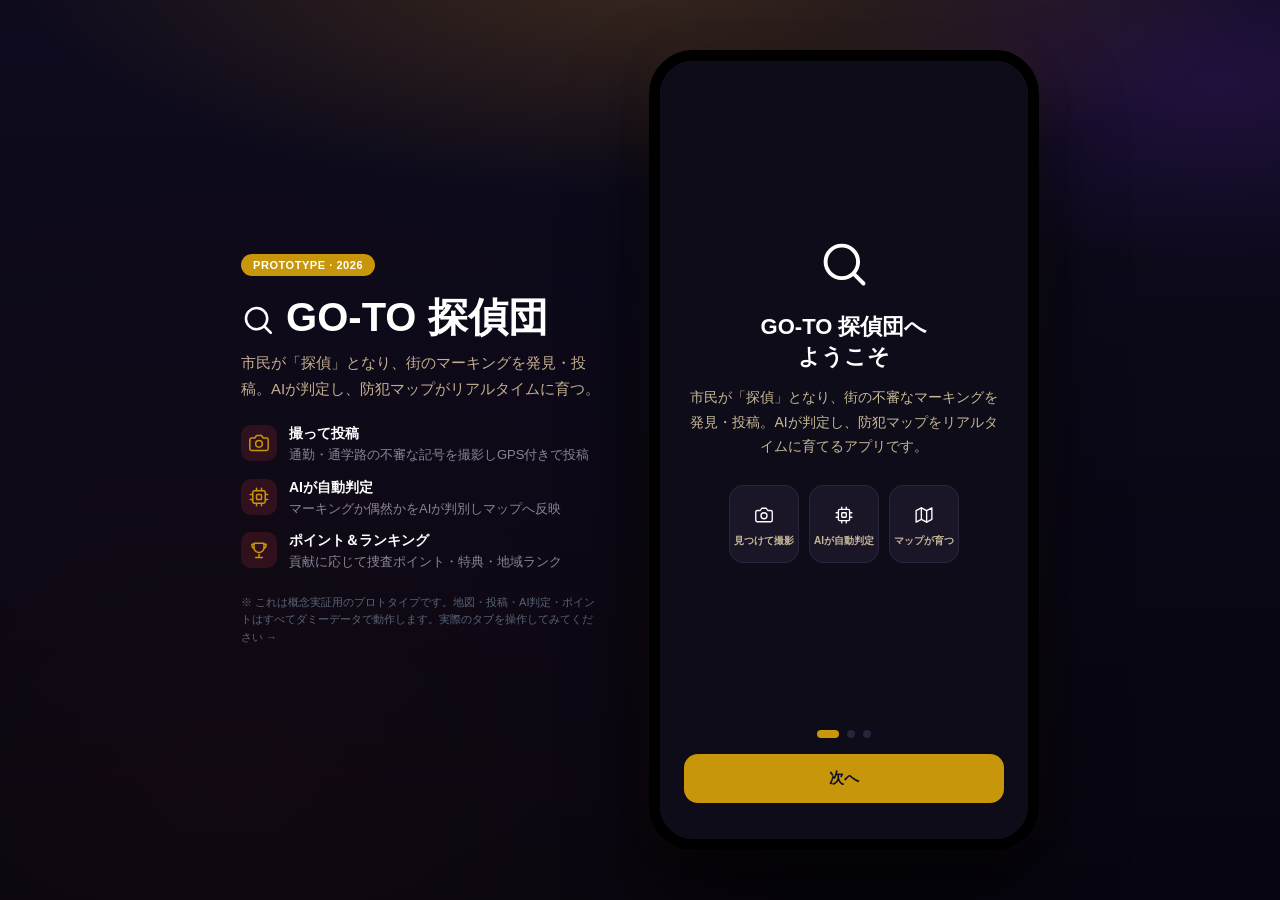
==== index.html @ 6dadd157 "design: replace emoji chrome with a hand-drawn icon set and calm the copy The prototype leaned on 40" ====
<!DOCTYPE html>
<html lang="ja">
<head>
<meta charset="UTF-8" />
<meta name="viewport" content="width=device-width, initial-scale=1.0, viewport-fit=cover" />
<title>GO-TO 探偵団 — 市民参加型防犯アプリ プロトタイプ</title>
<meta name="description" content="市民が「探偵」となり、街のマーキング（侵入犯罪の目印）を発見・投稿。AIが判定し、防犯マップがリアルタイムに育つ。インタラクティブ・プロトタイプ。" />
<meta name="theme-color" content="#12122A" />

<!-- PWA -->
<link rel="manifest" href="manifest.json" />
<meta name="apple-mobile-web-app-capable" content="yes" />
<meta name="apple-mobile-web-app-status-bar-style" content="black-translucent" />
<meta name="apple-mobile-web-app-title" content="探偵団" />
<link rel="apple-touch-icon" href="icon.svg" />

<!-- Open Graph -->
<meta property="og:type" content="website" />
<meta property="og:title" content="GO-TO 探偵団 — 市民参加型防犯アプリ" />
<meta property="og:description" content="市民が「探偵」となり、街のマーキングを発見・投稿。AIが判定し、防犯マップがリアルタイムに育つ。実際のタブを操作できるプロトタイプ。" />
<meta property="og:url" content="https://b-w-hiroki.github.io/goto-tanteidan/" />
<meta property="og:site_name" content="GO-TO 探偵団" />
<meta property="og:locale" content="ja_JP" />
<meta property="og:image" content="https://b-w-hiroki.github.io/goto-tanteidan/ogp.png" />
<meta property="og:image:width" content="1200" />
<meta property="og:image:height" content="630" />

<!-- Twitter -->
<meta name="twitter:card" content="summary_large_image" />
<meta name="twitter:title" content="GO-TO 探偵団 — 市民参加型防犯アプリ" />
<meta name="twitter:description" content="市民が「探偵」となり、街のマーキングを発見・投稿。AIが判定し、防犯マップがリアルタイムに育つ。" />
<meta name="twitter:image" content="https://b-w-hiroki.github.io/goto-tanteidan/ogp.png" />

<link rel="icon" href="data:image/svg+xml,%3Csvg xmlns='http://www.w3.org/2000/svg' viewBox='0 0 100 100'%3E%3Ctext y='.9em' font-size='90'%3E%F0%9F%94%8D%3C/text%3E%3C/svg%3E" />
<link rel="stylesheet" href="vendor/leaflet/leaflet.css" />
<link rel="stylesheet" href="vendor/leaflet/MarkerCluster.css" />
<link rel="stylesheet" href="vendor/leaflet/MarkerCluster.Default.css" />
<style>
  :root {
    --night: #0E0C18;
    --night2: #1A1628;
    --navy: #1F1A38;
    --red: #E63946;
    --red-dk: #b71f2b;
    --blue: #5B7FA6;
    --green: #2D6A4F;
    --gold: #D4A820;
    --light: #F5EDDC;
    --ink: #ECEAF2;   /* データ数値用ニュートラル（金と視覚的に分離） */
    --accent-ink: #fff;  /* アクセント色上の文字色（アクセント毎に上書き） */
    --gray: #8A8498;
    --line: #28243C;
  }
  /* アクセントテーマ（chromeのアクセント色のみ変更。危険＝赤の意味色は据え置き） */
  [data-accent="amber"]  { --red:#C8960A; --red-dk:#96700A; --accent-ink:#12122a; }
  [data-accent="blue"]   { --red:#3E8FD0; --red-dk:#2c6aa0; --accent-ink:#12122a; }
  [data-accent="green"]  { --red:#2FA56E; --red-dk:#1f7350; --accent-ink:#12122a; }
  [data-accent="purple"] { --red:#8B5CF6; --red-dk:#6d3ed6; --accent-ink:#12122a; }
  [data-accent="pink"]   { --red:#EC4899; --red-dk:#be2d72; --accent-ink:#12122a; }
  * { box-sizing: border-box; margin: 0; padding: 0; -webkit-tap-highlight-color: transparent; }
  body {
    font-family: -apple-system, "Segoe UI", "Hiragino Sans", "Meiryo", sans-serif;
    background:
      radial-gradient(ellipse 75% 38% at 50% -3%, rgba(212,140,20,.22), transparent 65%),
      radial-gradient(ellipse 55% 38% at 95% 9%, rgba(110,40,190,.20), transparent 55%),
      radial-gradient(circle at 18% 88%, rgba(180,60,20,.06), transparent 50%),
      linear-gradient(180deg, #0E0B1E 0%, #07050F 100%);
    background-attachment: fixed;
    min-height: 100vh;
    display: flex;
    align-items: center;
    justify-content: center;
    gap: 48px;
    padding: 40px 20px;
    color: #fff;
    flex-wrap: wrap;
  }

  /* ── Side panel ── */
  .pitch {
    max-width: 360px;
  }
  .pitch .badge {
    display: inline-block;
    background: var(--red);
    color: #fff;
    font-size: 11px;
    font-weight: 700;
    padding: 5px 12px;
    border-radius: 20px;
    letter-spacing: .05em;
    margin-bottom: 18px;
  }
  .pitch h1 { font-size: 40px; line-height: 1.15; margin-bottom: 10px; }
  .pitch h1 .glass { font-size: 38px; }
  .pitch .lead { color: #C4B090; font-size: 15px; line-height: 1.7; margin-bottom: 24px; }
  .pitch .feat { display: flex; gap: 12px; margin-bottom: 14px; align-items: flex-start; }
  .pitch .feat .ic-box {
    width: 36px; height: 36px; border-radius: 10px; flex-shrink: 0;
    display: flex; align-items: center; justify-content: center;
    background: rgba(230,57,70,.15); color: var(--red);
  }
  .hdr-ic { color: var(--gray); }
  .statusbar .sb-ic { display: inline-flex; align-items: center; gap: 5px; }
  .pitch .feat .tx b { display: block; font-size: 14px; margin-bottom: 2px; }
  .pitch .feat .tx span { font-size: 13px; color: var(--gray); line-height: 1.5; }
  .pitch .note { margin-top: 22px; font-size: 11px; color: #5a6478; line-height: 1.6; }

  /* ── Phone frame ── */
  .phone {
    width: 390px; height: 800px;
    background: var(--night);
    border-radius: 44px;
    border: 11px solid #000;
    box-shadow: 0 40px 80px rgba(0,0,0,.7), inset 0 0 0 2px #28243c, 0 0 40px rgba(180,130,0,.07);
    position: relative;
    overflow: hidden;
    flex-shrink: 0;
  }
  .notch {
    position: absolute; top: 0; left: 50%; transform: translateX(-50%);
    width: 150px; height: 28px; background: #000;
    border-radius: 0 0 18px 18px; z-index: 50;
  }
  .statusbar {
    position: absolute; top: 0; left: 0; right: 0; height: 44px;
    display: flex; align-items: center; justify-content: space-between;
    padding: 0 26px; font-size: 13px; font-weight: 600; z-index: 40;
    color: #fff;
  }
  .screen {
    position: absolute; top: 44px; bottom: 78px; left: 0; right: 0;
    overflow-y: auto; overflow-x: hidden;
  }
  .screen::-webkit-scrollbar { width: 0; }

  /* ── Tab bar ── */
  .tabbar {
    position: absolute; bottom: 0; left: 0; right: 0; height: 78px;
    background: rgba(10,8,18,.95);
    backdrop-filter: blur(14px);
    border-top: 1px solid var(--line);
    display: flex; z-index: 45; padding-bottom: 14px;
  }
  .tab {
    flex: 1; display: flex; flex-direction: column; align-items: center; justify-content: center;
    gap: 3px; cursor: pointer; color: #5a6478; font-size: 10px; transition: color .15s;
    border: none; background: none; padding-top: 10px;
  }
  .tab svg { width: 23px; height: 23px; stroke: currentColor; fill: none; stroke-width: 1.8; }
  /* 線画アイコン共通（絵文字の置き換え） */
  .ic {
    stroke: currentColor; fill: none; stroke-width: 1.8;
    stroke-linecap: round; stroke-linejoin: round;
    vertical-align: -.16em; flex-shrink: 0;
  }
  .tab.active { color: var(--red); }
  .tab.active svg { filter: drop-shadow(0 0 3px currentColor); }
  .tab.active::after {
    content: ''; position: absolute; bottom: 16px; left: 50%; transform: translateX(-50%);
    width: 3px; height: 3px; border-radius: 50%; background: var(--red);
    box-shadow: 0 0 6px 2px rgba(230,57,70,.6);
  }
  .tab.cam {
    position: relative;
  }
  .tab.cam .cambtn {
    width: 56px; height: 56px; border-radius: 50%;
    background: var(--red); display: flex; align-items: center; justify-content: center;
    margin-top: -22px; box-shadow: 0 8px 18px rgba(230,57,70,.5);
    border: 3px solid var(--night);
    animation: cambtn-glow 2.2s ease-in-out infinite;
  }
  @keyframes cambtn-glow {
    0%,100% { box-shadow: 0 6px 16px rgba(230,57,70,.45), 0 0 0 0 rgba(230,57,70,0); }
    50% { box-shadow: 0 10px 28px rgba(230,57,70,.78), 0 0 18px rgba(230,57,70,.22); }
  }
  .tab.cam .cambtn svg { width: 26px; height: 26px; stroke: #fff; }

  .view { display: none; padding: 10px 14px 16px; animation: fade .25s; }
  .view.active { display: block; }
  /* マップはフェード対象外: アニメ中の transform が絶対配置 #map の包含ブロックになり
     高さ0の瞬間を Leaflet がキャッシュしてしまう（ピン・タイルが描画されない） */
  #view-map { animation: none; }
  @keyframes fade { from { opacity: 0; transform: translateY(8px); } to { opacity: 1; } }

  /* ── タブ切替時のスタッガー（リスト項目が順に立ち上がる）── */
  @keyframes riseIn { from { opacity: 0; transform: translateY(12px); } to { opacity: 1; transform: none; } }
  .view.anim-in .feed-item, .view.anim-in .book-row, .view.anim-in .rank-row,
  .view.anim-in .team-row, .view.anim-in .stat, .view.anim-in .hero,
  .view.anim-in .battle-card, .view.anim-in .myteam, .view.anim-in .my-contrib,
  .view.anim-in .lv-nudge, .view.anim-in .book-progress {
    animation: riseIn .4s cubic-bezier(.2,.8,.3,1) backwards;
  }
  .view.anim-in :is(.feed-item,.book-row,.rank-row,.team-row,.stat):nth-child(1) { animation-delay: .04s; }
  .view.anim-in :is(.feed-item,.book-row,.rank-row,.team-row,.stat):nth-child(2) { animation-delay: .08s; }
  .view.anim-in :is(.feed-item,.book-row,.rank-row,.team-row,.stat):nth-child(3) { animation-delay: .12s; }
  .view.anim-in :is(.feed-item,.book-row,.rank-row,.team-row,.stat):nth-child(4) { animation-delay: .16s; }
  .view.anim-in :is(.feed-item,.book-row,.rank-row,.team-row,.stat):nth-child(5) { animation-delay: .20s; }
  .view.anim-in :is(.feed-item,.book-row,.rank-row,.team-row,.stat):nth-child(6) { animation-delay: .24s; }
  .view.anim-in :is(.feed-item,.book-row,.rank-row,.team-row,.stat):nth-child(7) { animation-delay: .28s; }
  .view.anim-in :is(.feed-item,.book-row,.rank-row,.team-row,.stat):nth-child(n+8) { animation-delay: .32s; }
  .view.anim-in .battle-card { animation-delay: .10s; }
  .view.anim-in .my-contrib { animation-delay: .24s; }

  /* ── Common cards ── */
  .hdr {
    display: flex; align-items: center; justify-content: space-between;
    position: sticky; top: 0; z-index: 30;
    margin: -10px -14px 10px; padding: 10px 14px 9px;
    background: rgba(14,12,24,.86); backdrop-filter: blur(12px);
    border-bottom: 1px solid var(--line);
  }
  .hdr h2 { font-size: 20px; font-weight: 800; }
  .hdr .sub { font-size: 11px; color: var(--gray); margin-top: 1px; }
  .card {
    background: var(--night2); border-radius: 16px; padding: 14px 16px; margin-bottom: 10px;
    border: 1px solid rgba(212,168,32,.16);
  }

  /* ── Home hero ── */
  .hero {
    background: linear-gradient(150deg, #2A2140 0%, #1A1428 70%);
    border-radius: 18px; padding: 12px 16px 0; margin-bottom: 12px; position: relative; overflow: hidden;
    cursor: pointer; border: 1px solid rgba(212,168,32,.35);
    transition: border-color .4s ease, box-shadow .4s ease;
  }
  .hero .pt { color: var(--gold); }
  .hero .role { color: var(--gold); opacity: 1; }
  .hero .lvbar { background: rgba(255,255,255,.12); }
  .hero .lvbar i { background: var(--gold); }
  .hero .lvtx { color: var(--gray); opacity: 1; }
  .hero .lvtx .perk-hint { color: var(--gold); }
  .hero-today { border-top-color: var(--line); }
  .hero-cell { border-right-color: var(--line); }
  .fc-badge { background: rgba(0,0,0,.35); }
  .hero .glasswm { position: absolute; right: -14px; top: -18px; opacity: .09; color: #fff; }
  .hero .hero-top { display: flex; align-items: center; justify-content: space-between; margin-bottom: 8px; }
  .hero .hero-id { display: flex; flex-direction: column; }
  .hero .role { font-size: 11px; opacity: .8; }
  .hero .name { font-size: 16px; font-weight: 800; margin-top: 1px; }
  .hero .ptrow { display: flex; align-items: baseline; gap: 6px; }
  .hero .pt { font-size: 32px; font-weight: 800; line-height: 1; }
  .hero .ptlbl { font-size: 12px; opacity: .9; }
  .hero .lvbar { height: 6px; background: rgba(255,255,255,.25); border-radius: 5px; margin-top: 8px; overflow: hidden; }
  .hero .lvbar i { display: block; height: 100%; width: 68%; background: #fff; border-radius: 5px; }
  .hero .lvtx { font-size: 10px; opacity: .92; margin-top: 5px; display: flex; align-items: center; justify-content: space-between; gap: 8px; }
  .hero .lvtx .perk-hint { font-weight: 700; opacity: .95; white-space: nowrap; }
  .hero-right { display: flex; flex-direction: column; align-items: flex-end; gap: 5px; }
  .fc-badge { font-size: 10px; font-weight: 700; padding: 4px 9px; border-radius: 9px; background: rgba(0,0,0,.25); white-space: nowrap; cursor: pointer; }
  .hero-today { display: grid; grid-template-columns: 1fr 1fr 1fr; border-top: 1px solid rgba(255,255,255,.13); margin: 10px -16px 0; }
  .hero-cell { padding: 9px 5px; text-align: center; border-right: 1px solid rgba(255,255,255,.1); cursor: pointer; transition: background .12s; }
  .hero-cell:last-child { border-right: none; }
  .hero-cell:active { background: rgba(0,0,0,.12); }
  .hero-cell .hc-ic { font-size: 13px; line-height: 1; }
  .hero-cell b { display: block; font-size: 15px; font-weight: 800; color: rgba(255,255,255,.8); margin: 2px 0 1px; }
  .hero-cell span { font-size: 10px; opacity: .72; }
  .hero-cell.active b { color: #ffd77a; }
  .hero-cell.done b { color: #a0f0c0; }

  /* 累計スタットはヒーロー内「今日」の3値と同型・同格で連続していたため、
     面と枠を外した軽いインライン1行に落として階層をつくる */
  .statgrid { display: flex; justify-content: space-around; align-items: flex-start;
    gap: 6px; margin: 2px 0 12px; padding: 0 4px; }
  .stat { text-align: center; cursor: pointer; position: relative; overflow: hidden; padding: 4px 2px; }
  .stat b { font-size: 16px; font-weight: 800; color: var(--ink); }
  .stat .stat-ic { margin-right: 5px; color: var(--gray); }
  .stat .stat-lbl { font-size: 11px; color: var(--gray); margin-left: 5px; }
  .stat-tip { font-size: 10px; color: var(--gold); text-align: center; max-height: 0; overflow: hidden;
    transition: max-height .25s ease; pointer-events: none; }
  .stat-tip.show { max-height: 16px; }

  .sec-title {
    font-size: 12px; font-weight: 800; color: #8a8faa; margin: 14px 0 8px;
    display: flex; align-items: center; gap: 6px; letter-spacing: .05em; text-transform: uppercase;
  }
  .sec-title::before { content:''; display:inline-block; width:3px; height:14px; border-radius:2px; background:var(--red); flex-shrink:0; }

  .mission { display: flex; align-items: center; gap: 11px; padding: 11px 14px; }
  .mission .mi { width: 38px; height: 38px; border-radius: 11px; background: rgba(69,123,157,.2); display: flex; align-items: center; justify-content: center; font-size: 20px; flex-shrink: 0; }
  .mission .mt { flex: 1; }
  .mission .mt b { font-size: 13px; }
  .mission .mt span { font-size: 11px; color: var(--gray); display: block; margin-top: 1px; }
  .mission .mr { font-size: 13px; font-weight: 800; color: var(--gold); white-space: nowrap; }
  .mission .m-bar { height: 5px; background: var(--night); border-radius: 3px; margin-top: 7px; overflow: hidden; }
  .mission .m-bar i { display: block; height: 100%; background: var(--gold); border-radius: 3px; transition: width .4s ease; }
  .mission.weekly .mi { background: rgba(244,162,97,.2); }
  .mission.weekly .m-bar i { background: linear-gradient(90deg, var(--gold), var(--red)); }

  #feed { margin-bottom: 8px; }
  .feed-item { display: flex; gap: 12px; align-items: flex-start; padding: 11px 0; border-bottom: 1px solid var(--line); cursor: pointer; }
  .feed-item:first-child { border-top: 1px solid var(--line); }
  .feed-item:last-child { border-bottom: none; }
  .feed-item .thumb { width: 48px; height: 48px; border-radius: 10px; font-size: 24px; display: flex; align-items: center; justify-content: center; flex-shrink: 0; }
  .feed-item .ft { flex: 1; }
  .feed-item .ft b { font-size: 13px; }
  .feed-item .ft span { font-size: 11px; color: var(--gray); display: block; margin-top: 1px; }
  .chip { font-size: 10px; padding: 2px 8px; border-radius: 10px; font-weight: 700; }
  .chip.ok { background: rgba(230,57,70,.22); color: #ff9aa3; }
  .chip.warn { background: rgba(244,162,97,.22); color: #F4A261; }
  .chip.ng { background: rgba(100,116,139,.25); color: #9aa6ba; }
  .chip.resolved { background: rgba(59,130,246,.2); color: #7dd3fc; }

  /* ── Resolve feature ── */
  .feed-item.resolved .thumb { opacity: .55; filter: grayscale(.45); }
  .resolve-btn { width: 100%; margin-top: 14px; padding: 13px; background: rgba(59,130,246,.15);
    border: 1px solid rgba(59,130,246,.4); border-radius: 14px; color: #7dd3fc;
    font-size: 14px; font-weight: 700; cursor: pointer; transition: background .15s, transform .1s; }
  .resolve-btn:active { background: rgba(59,130,246,.28); transform: scale(.97); }
  .resolve-badge { display: flex; align-items: center; gap: 10px; margin-top: 14px;
    padding: 12px 14px; background: rgba(59,130,246,.12); border-radius: 12px;
    border: 1.5px solid rgba(59,130,246,.3); }
  .resolve-badge .rb-ic { font-size: 22px; }
  .resolve-badge .rb-tx { flex: 1; }
  .resolve-badge .rb-tx b { font-size: 13px; color: #7dd3fc; display: block; }
  .resolve-badge .rb-tx span { font-size: 11px; color: var(--gray); }

  /* ── Mission done state ── */
  .mission.done { opacity: .6; border-color: rgba(45,106,79,.45); background: rgba(45,106,79,.07); }
  .mission.done .mi { background: rgba(45,106,79,.25) !important; }
  .mission.done .mt b { text-decoration: line-through; text-decoration-color: rgba(110,231,168,.5); }
  .m-action { background:var(--gold); color:#12122a; border:none; border-radius:10px; padding:5px 10px; font-size:11px; font-weight:800; cursor:pointer; white-space:nowrap; flex-shrink:0; margin-left:6px; }
  .m-action:active { opacity:.75; }
  .done-badge { font-size: 12px; font-weight: 800; color: #6ee7a8; white-space: nowrap; }

  /* ── Level up overlay ── */
  .levelup {
    position: absolute; inset: 0; z-index: 200;
    background: rgba(12,12,28,.9); backdrop-filter: blur(6px);
    display: flex; flex-direction: column; align-items: center; justify-content: center;
    text-align: center; padding: 24px;
    animation: lvshow 3.2s forwards; pointer-events: none;
  }
  @keyframes lvshow { 0%{opacity:0} 8%{opacity:1} 75%{opacity:1} 100%{opacity:0} }
  .levelup .lv-big { font-size: 80px; animation: lvbounce .5s .25s ease-out both; margin-bottom: 8px; }
  @keyframes lvbounce { from{transform:scale(0)} 80%{transform:scale(1.15)} to{transform:scale(1)} }
  .levelup h3 { font-size: 26px; font-weight: 800; margin-bottom: 8px; color: var(--gold); }
  .levelup .lv-sub { font-size: 14px; color: #C8B898; line-height: 1.7; }

  /* ── Tab notification badge ── */
  .tab { position: relative; }
  .tab-badge {
    position: absolute; top: 5px; left: calc(50% + 5px); right: auto;
    background: var(--red); color: #fff; border-radius: 10px;
    font-size: 10px; font-weight: 800; min-width: 16px; height: 16px;
    display: flex; align-items: center; justify-content: center; padding: 0 3px;
    line-height: 1; border: 2px solid var(--night); cursor: pointer; z-index: 1;
  }

  /* ── Onboarding ── */
  .onboard {
    position: absolute; inset: 0; z-index: 300;
    background: var(--night); display: flex; flex-direction: column;
    transition: opacity .4s;
  }
  .onboard.gone { opacity: 0; pointer-events: none; }
  .ob-wrap { flex: 1; position: relative; overflow: hidden; }
  .ob-slide {
    position: absolute; inset: 0; display: flex; flex-direction: column;
    align-items: center; justify-content: center; padding: 40px 28px;
    text-align: center; transition: transform .35s ease;
  }
  .ob-icon { font-size: 80px; margin-bottom: 22px; line-height: 1; }
  .ob-title { font-size: 22px; font-weight: 800; line-height: 1.35; margin-bottom: 14px; }
  .ob-desc { font-size: 14px; color: #C8B898; line-height: 1.75; }
  .ob-feats { display: flex; gap: 10px; margin-top: 26px; }
  .ob-feat { flex: 1; background: var(--night2); border: 1px solid var(--line); border-radius: 14px; padding: 14px 4px; text-align: center; min-width: 0; }
  .ob-feat span { font-size: 24px; display: block; margin-bottom: 6px; line-height: 1; }
  .ob-feat b { font-size: 10px; font-weight: 700; color: #C8B898; white-space: nowrap; }
  .ob-dots { display: flex; gap: 8px; justify-content: center; padding: 18px 0 4px; }
  .ob-dot { width: 8px; height: 8px; border-radius: 50%; background: var(--line); transition: all .25s; }
  .ob-dot.on { background: var(--red); width: 22px; border-radius: 4px; }
  .ob-foot { padding: 12px 24px 36px; }

  /* ── Detail modal ── */
  .detail-modal {
    position: absolute; inset: 0; z-index: 1100;
    background: var(--night); overflow-y: auto;
    transform: translateY(100%); transition: transform .32s cubic-bezier(.4,0,.2,1);
  }
  .detail-modal.open { transform: translateY(0); }
  .detail-modal::-webkit-scrollbar { width: 0; }
  .dm-head { display: flex; align-items: center; gap: 12px; padding: 52px 18px 0; margin-bottom: 4px; }
  .dm-back { background: none; border: none; color: #fff; font-size: 22px; cursor: pointer; line-height: 1; }
  .dm-mark { font-size: 72px; text-align: center; margin: 10px 0 8px; line-height: 1; }
  .dm-label { font-size: 18px; font-weight: 800; text-align: center; margin-bottom: 6px; }
  .dm-meta { text-align: center; margin-bottom: 16px; }
  .dm-badge { font-size: 12px; font-weight: 700; padding: 4px 12px; border-radius: 20px; }
  .conf-row { display: flex; align-items: center; gap: 10px; margin: 0 0 12px; }
  .conf-row .conf-lbl { font-size: 12px; color: var(--gray); white-space: nowrap; }
  .conf-bar { flex: 1; height: 8px; border-radius: 5px; background: var(--night2); overflow: hidden; border: 1px solid var(--line); }
  .conf-bar i { display: block; height: 100%; border-radius: 5px; }
  .conf-val { font-size: 13px; font-weight: 800; min-width: 36px; text-align: right; }
  .ai-comment { font-size: 13px; color: #C0B090; line-height: 1.65; padding: 12px 14px; background: var(--night2); border-radius: 12px; border: 1px solid var(--line); margin-bottom: 14px; }
  .catalog-link { display: flex; align-items: center; gap: 12px; background: var(--night2); border-radius: 12px; border: 1px solid var(--line); padding: 12px 14px; margin-bottom: 24px; cursor: pointer; }
  .catalog-link .cl-icon { font-size: 30px; flex-shrink: 0; }
  .catalog-link .cl-info b { font-size: 13px; display: block; }
  .catalog-link .cl-info span { font-size: 11px; color: var(--gray); }

  /* ── Book (handbook) tab ── */
  .book-row { display:flex; gap:12px; align-items:center; background:var(--night2); border-radius:14px; padding:11px 14px; margin-bottom:8px; border:1px solid var(--line); cursor:pointer; transition:background .15s; }
  .book-row:active { background:var(--navy); }
  .book-row-mark { font-size:26px; width:44px; height:44px; border-radius:12px; display:flex; align-items:center; justify-content:center; flex-shrink:0; position:relative; }
  .br-found {
    position:absolute; right:-5px; top:-5px; width:17px; height:17px; border-radius:50%;
    background:var(--gold); color:#12122a; font-size:10px; font-weight:800;
    display:flex; align-items:center; justify-content:center; border:2px solid var(--night2);
  }
  .book-progress { display:flex; align-items:center; gap:10px; margin-bottom:10px; font-size:12px; color:var(--gray); font-weight:700; }
  .book-progress b { color:var(--gold); }
  .book-progress .bp-bar { flex:1; height:6px; background:var(--night2); border:1px solid var(--line); border-radius:4px; overflow:hidden; }
  .book-progress .bp-bar i { display:block; height:100%; background:var(--gold); border-radius:4px; transition:width .4s ease; }
  .chip.found { background:rgba(212,168,32,.2); color:var(--gold); }
  .book-row-info { flex:1; min-width:0; }
  .book-row-info b { font-size:13px; display:block; margin-bottom:3px; }
  .book-row-freq { font-size:10px; color:var(--gray); }
  .book-row-arr { color:var(--gray); font-size:18px; flex-shrink:0; }
  .book-sheet { position:absolute; left:0; right:0; bottom:0; z-index:1100; background:rgba(18,18,42,.98); backdrop-filter:blur(14px); border-top:1px solid var(--line); border-radius:20px 20px 0 0; padding:14px 20px 28px; transform:translateY(110%); transition:transform .3s ease; box-shadow:0 -10px 30px rgba(0,0,0,.5); max-height:80%; display:flex; flex-direction:column; }
  .book-sheet.open { transform:translateY(0); }
  .book-sheet .grab { width:40px; height:4px; border-radius:3px; background:#3a3a55; margin:0 auto 16px; flex-shrink:0; }
  .bs-head { display:flex; align-items:center; gap:16px; margin-bottom:16px; }
  .bs-icon { font-size:42px; width:68px; height:68px; border-radius:18px; display:flex; align-items:center; justify-content:center; flex-shrink:0; }
  .bs-title { flex:1; }
  .bs-title b { font-size:16px; font-weight:800; display:block; margin-bottom:5px; }
  .bs-close { background:none; border:none; color:var(--gray); font-size:22px; cursor:pointer; padding:4px; line-height:1; align-self:flex-start; }
  .bs-body { overflow-y:auto; flex:1; }
  .bs-body::-webkit-scrollbar { width:0; }
  .bs-section { margin-bottom:14px; }
  .bs-label { font-size:10px; font-weight:800; color:var(--gray); letter-spacing:.1em; margin-bottom:6px; }
  .bs-text { font-size:13px; color:#C0B090; line-height:1.7; }
  .bs-examples { display:flex; flex-wrap:wrap; gap:6px; }
  .bs-ex-chip { font-size:11px; background:var(--night); border:1px solid var(--line); border-radius:8px; padding:4px 10px; color:var(--fg); }
  .bs-cam-btn { width:100%; margin-top:16px; background:var(--gold); color:#12122a; font-weight:800; font-size:14px; border:none; border-radius:14px; padding:14px; cursor:pointer; }

  /* ── Map ── */
  #map { position: absolute; top: 44px; bottom: 78px; left: 0; right: 0; }
  .map-overlay {
    position: absolute; top: 54px; left: 12px; right: 12px; z-index: 1000;
    display: flex; gap: 8px; flex-wrap: wrap;
  }
  .map-pill {
    background: rgba(18,18,42,.9); backdrop-filter: blur(8px);
    border: 1px solid var(--line); border-radius: 20px; padding: 7px 13px;
    font-size: 12px; font-weight: 600; display: flex; align-items: center; gap: 6px; cursor: pointer;
  }
  .map-pill .dot { width: 9px; height: 9px; border-radius: 50%; }
  .map-pill.active { background: var(--red); border-color: var(--red); color: #fff; }
  .map-pill.filter-danger.on { background:rgba(230,57,70,.88); border-color:#E63946; color:#fff; }
  .map-pill.filter-warn.on   { background:rgba(244,162,97,.88); border-color:#F4A261; color:#12122a; }
  .map-pill.filter-safe.on   { background:rgba(100,116,139,.88); border-color:#64748B; color:#fff; }
  .mark-sheet { position:absolute; left:0; right:0; bottom:78px; z-index:1100; background:rgba(18,18,42,.98); backdrop-filter:blur(14px); border-top:1px solid var(--line); border-radius:20px 20px 0 0; padding:14px 18px 24px; transform:translateY(110%); transition:transform .3s ease; box-shadow:0 -10px 30px rgba(0,0,0,.5); max-height:76%; display:flex; flex-direction:column; }
  .mark-sheet.open { transform:translateY(0); }
  .mark-sheet .grab { width:40px; height:4px; border-radius:3px; background:#3a3a55; margin:0 auto 14px; flex-shrink:0; }
  .ms-head { display:flex; align-items:center; gap:14px; margin-bottom:14px; padding-bottom:14px; border-bottom:1px solid var(--line); }
  .ms-icon { font-size:34px; width:60px; height:60px; border-radius:16px; display:flex; align-items:center; justify-content:center; flex-shrink:0; }
  .ms-info { flex:1; min-width:0; }
  .ms-info b { font-size:15px; font-weight:800; display:block; margin-bottom:4px; }
  .ms-meta { display:flex; align-items:center; gap:8px; flex-wrap:wrap; margin-top:4px; }
  .ms-close { background:none; border:none; color:var(--gray); font-size:22px; cursor:pointer; padding:4px; line-height:1; align-self:flex-start; flex-shrink:0; }
  .ms-body { overflow-y:auto; flex:1; }
  .ms-body::-webkit-scrollbar { width:0; }
  .ms-who { font-size:11px; color:var(--gray); margin-bottom:10px; }
  .ms-resolve-btn { width:100%; margin-top:14px; padding:13px; background:rgba(59,130,246,.15); border:1px solid rgba(59,130,246,.35); border-radius:14px; color:#7dd3fc; font-size:14px; font-weight:700; cursor:pointer; }
  .ms-resolve-btn:active { background:rgba(59,130,246,.28); }
  .ms-book-link { width:100%; margin-top:10px; padding:12px; background:none; border:1px solid var(--line); border-radius:14px; color:#C0B090; font-size:13px; font-weight:700; cursor:pointer; font-family:inherit; }
  .ms-book-link:active { background:var(--navy); }
  .ms-resolved-badge { display:flex; align-items:center; gap:10px; margin-top:14px; background:rgba(59,130,246,.1); border:1px solid rgba(59,130,246,.25); border-radius:14px; padding:12px 14px; }

  /* ── Area stats bottom sheet ── */
  .area-sheet {
    position: absolute; left: 0; right: 0; bottom: 78px; z-index: 1100;
    background: rgba(18,18,42,.97); backdrop-filter: blur(14px);
    border-top: 1px solid var(--line); border-radius: 20px 20px 0 0;
    padding: 14px 18px 20px; transform: translateY(110%); transition: transform .3s ease;
    box-shadow: 0 -10px 30px rgba(0,0,0,.5);
  }
  .area-sheet.open { transform: translateY(0); }
  .area-sheet .grab { width: 40px; height: 4px; border-radius: 3px; background: #3a3a55; margin: 0 auto 12px; }
  .area-sheet .as-hd { display: flex; align-items: center; justify-content: space-between; margin-bottom: 12px; }
  .area-sheet .as-hd b { font-size: 16px; font-weight: 800; }
  .area-sheet .as-hd .as-close { background: none; border: none; color: var(--gray); font-size: 20px; cursor: pointer; }
  .danger-meter { height: 10px; border-radius: 6px; background: var(--night); overflow: hidden; margin: 6px 0 4px; border: 1px solid var(--line); }
  .danger-meter i { display: block; height: 100%; border-radius: 6px; transition: width .5s; }
  .as-score { display: flex; align-items: baseline; gap: 8px; margin-bottom: 4px; }
  .as-score b { font-size: 30px; font-weight: 800; }
  .as-score span { font-size: 12px; color: var(--gray); }
  .as-grid { display: grid; grid-template-columns: 1fr 1fr 1fr; gap: 8px; margin-top: 12px; }
  .as-cell { background: var(--night2); border: 1px solid var(--line); border-radius: 12px; padding: 10px 6px; text-align: center; }
  .as-cell b { display: block; font-size: 20px; font-weight: 800; }
  .as-cell span { font-size: 10px; color: var(--gray); }
  /* 表示レイヤーの切替は地図下部にまとめる（上部は「今の状況」＋絞り込みに専念） */
  .map-tools {
    position: absolute; bottom: 90px; left: 12px; z-index: 1000;
    display: flex; overflow: hidden;
    background: rgba(18,18,42,.92); backdrop-filter: blur(8px);
    border: 1px solid var(--line); border-radius: 12px;
  }
  .map-tool {
    font-family: inherit; font-size: 11px; font-weight: 700; line-height: 1;
    background: none; border: none; border-right: 1px solid var(--line);
    color: var(--gray); padding: 10px 12px; cursor: pointer;
    display: flex; align-items: center; gap: 5px; transition: background .2s, color .2s;
  }
  .map-tool:last-child { border-right: none; }
  .map-tool.on { background: var(--red); color: var(--accent-ink); }

  /* ── Patrol（パトロール記録） ── */
  .patrol-fab {
    position: absolute; right: 14px; bottom: 96px; z-index: 1001;
    width: 58px; height: 58px; border-radius: 50%;
    background: linear-gradient(135deg, var(--red), var(--red-dk));
    border: 3px solid var(--night); cursor: pointer;
    display: flex; flex-direction: column; align-items: center; justify-content: center;
    box-shadow: 0 8px 20px rgba(0,0,0,.45); color: #fff; line-height: 1;
    transition: transform .12s ease;
  }
  .patrol-fab:active { transform: scale(.9); }
  .patrol-fab .pf-ic { font-size: 22px; }
  .patrol-fab .pf-lbl { font-size: 9px; font-weight: 800; margin-top: 1px; }
  .patrol-fab.live { animation: pf-pulse 1.4s infinite; }
  @keyframes pf-pulse {
    0%,100% { box-shadow: 0 8px 20px rgba(230,57,70,.45); }
    50% { box-shadow: 0 8px 28px rgba(230,57,70,.9); }
  }
  /* ── デモモードインジケータ ── */
  .demo-ind {
    position: absolute; top: 54px; left: 50%; transform: translateX(-50%); z-index: 1400;
    background: rgba(230,57,70,.92); color: #fff; font-size: 11px; font-weight: 800;
    padding: 7px 14px; border-radius: 20px; white-space: nowrap;
    box-shadow: 0 6px 18px rgba(0,0,0,.45); cursor: pointer;
    animation: demoPulse 2s ease-in-out infinite;
  }
  @keyframes demoPulse { 0%,100% { opacity: 1; } 50% { opacity: .65; } }

  /* ── タイムラプスHUD ── */
  .tl-hud {
    /* 下部の表示レイヤー切替バーに被らない高さに置く */
    position: absolute; left: 50%; transform: translateX(-50%); bottom: 134px; z-index: 1050;
    background: rgba(18,18,42,.95); backdrop-filter: blur(8px);
    border: 1px solid rgba(212,168,32,.4); border-radius: 14px;
    padding: 10px 18px 12px; display: none; text-align: center; min-width: 250px;
    box-shadow: 0 8px 24px rgba(0,0,0,.45);
  }
  .tl-hud.on { display: block; }
  .tl-hud b { font-size: 14px; font-weight: 800; color: var(--gold); }
  .tl-hud .tl-meta { font-size: 11px; color: var(--gray); margin: 3px 0 8px; }
  .tl-hud .tl-track { height: 5px; background: var(--night); border-radius: 3px; overflow: hidden; }
  .tl-hud .tl-track i { display: block; height: 100%; background: linear-gradient(90deg, var(--gold), var(--red)); border-radius: 3px; }

  .patrol-hud {
    position: absolute; top: 54px; left: 12px; right: 12px; z-index: 1002;
    background: rgba(14,12,24,.94); backdrop-filter: blur(10px);
    border: 1.5px solid var(--red); border-radius: 16px;
    padding: 12px 10px; display: none; gap: 4px;
    box-shadow: 0 8px 24px rgba(0,0,0,.5);
  }
  .patrol-hud.show { display: grid; grid-template-columns: 1fr 1fr 1fr; }
  .ph-cell { text-align: center; }
  .ph-cell .ph-ic { font-size: 15px; line-height: 1; }
  .ph-cell b { display: block; font-size: 20px; font-weight: 800; color: #fff; line-height: 1.2; }
  .ph-cell.pts b { color: var(--gold); }
  .patrol-walker {
    font-size: 22px; line-height: 1; filter: drop-shadow(0 2px 4px rgba(0,0,0,.6));
    transition: transform .5s linear;
  }
  /* パトロール完了オーバーレイ */
  .patrol-done {
    position: absolute; inset: 0; z-index: 1300;
    background: rgba(12,12,28,.92); backdrop-filter: blur(8px);
    display: none; flex-direction: column; align-items: center; justify-content: center;
    text-align: center; padding: 28px; gap: 6px;
  }
  .patrol-done.show { display: flex; animation: fade .3s; }
  .patrol-done .pd-ic { font-size: 60px; animation: pop .5s; }
  .patrol-done h3 { font-size: 22px; font-weight: 800; }
  .patrol-done .pd-stats { display: flex; gap: 22px; margin: 14px 0 6px; }
  .patrol-done .pd-stat b { display: block; font-size: 26px; font-weight: 800; color: var(--ink); }
  .patrol-done .pd-stat span { font-size: 11px; color: var(--gray); }
  .patrol-done .pd-pts { font-size: 16px; font-weight: 800; color: #6ee7a8; margin-bottom: 16px; }
  .patrol-done .pd-close {
    background: var(--red); color: #fff; border: none; border-radius: 24px;
    padding: 12px 34px; font-size: 14px; font-weight: 800; cursor: pointer;
  }
  @keyframes pop { 0% { transform: scale(.3); opacity: 0; } 70% { transform: scale(1.15); } 100% { transform: scale(1); opacity: 1; } }
  .leaflet-popup-content-wrapper { background: var(--night2); color: #fff; border-radius: 12px; }
  .leaflet-popup-tip { background: var(--night2); }
  .leaflet-popup-content { margin: 12px 14px; font-size: 12px; }
  .leaflet-popup-content b { font-size: 13px; }
  .pin {
    width: 26px; height: 26px; border-radius: 50% 50% 50% 0; transform: rotate(-45deg);
    border: 2px solid #fff; box-shadow: 0 2px 6px rgba(0,0,0,.4);
    display: flex; align-items: center; justify-content: center;
  }
  .pin span { transform: rotate(45deg); font-size: 12px; }

  /* ── Camera flow ── */
  /* ステージを画面の高さいっぱいに広げ、撮影・結果ともに縦中央に置く
     （height:100% は親に高さが要る。.view は auto なので min-height で確保する） */
  .cam-view { padding: 0 !important; }
  /* .active と同じ詳細度で後勝ちさせる。素の .cam-view に display を置くと
     非アクティブ時の .view{display:none} まで上書きしてしまう */
  .cam-view.active { display: flex; flex-direction: column; min-height: 100%; }
  /* height:100% は親の高さが不定だと auto に落ちるため、flex で伸ばす */
  .cam-view .cam-stage { flex: 1; height: auto; }
  .cam-stage {
    height: 100%; display: flex; flex-direction: column; align-items: center; justify-content: center;
    text-align: center; padding: 30px 24px;
  }
  .viewfinder {
    width: 100%; aspect-ratio: 3/4; border-radius: 20px; position: relative; overflow: hidden;
    background: linear-gradient(135deg, #2a2a45, #16162e);
    display: flex; align-items: center; justify-content: center;
    border: 1px solid var(--line); margin-bottom: 20px;
  }
  .viewfinder .corner { position: absolute; width: 28px; height: 28px; border: 3px solid rgba(255,255,255,.7); }
  .viewfinder .c1 { top: 16px; left: 16px; border-right: none; border-bottom: none; border-radius: 8px 0 0 0; }
  .viewfinder .c2 { top: 16px; right: 16px; border-left: none; border-bottom: none; border-radius: 0 8px 0 0; }
  .viewfinder .c3 { bottom: 16px; left: 16px; border-right: none; border-top: none; border-radius: 0 0 0 8px; }
  .viewfinder .c4 { bottom: 16px; right: 16px; border-left: none; border-top: none; border-radius: 0 0 8px 0; }
  .viewfinder .target { font-size: 80px; opacity: .9; }
  .viewfinder .scan {
    position: absolute; left: 0; right: 0; height: 3px;
    background: linear-gradient(90deg, transparent, var(--red), transparent);
    box-shadow: 0 0 12px var(--red); animation: scanmove 1.6s ease-in-out infinite; display: none;
  }
  @keyframes scanmove { 0%,100% { top: 12%; } 50% { top: 88%; } }
  .shutter {
    width: 74px; height: 74px; border-radius: 50%; background: #fff; border: 5px solid rgba(255,255,255,.3);
    cursor: pointer; transition: transform .1s;
    display: flex; align-items: center; justify-content: center; font-size: 30px; line-height: 1;
  }
  .shutter:active { transform: scale(.92); }
  .cam-hint { font-size: 13px; color: #C0B090; margin-bottom: 18px; line-height: 1.6; }

  .ai-box { width: 100%; }
  .ai-row { display: flex; align-items: center; gap: 10px; padding: 11px 0; opacity: .35; transition: opacity .3s; }
  .ai-row.on { opacity: 1; }
  .ai-row .spin {
    width: 20px; height: 20px; border-radius: 50%; border: 2.5px solid var(--line); border-top-color: var(--red);
    animation: spin .7s linear infinite; flex-shrink: 0;
  }
  .ai-row.done .spin { border: none; background: var(--green); position: relative; animation: none; }
  .ai-row.done .spin::after { content: "✓"; position: absolute; inset: 0; display: flex; align-items: center; justify-content: center; font-size: 13px; }
  @keyframes spin { to { transform: rotate(360deg); } }
  .ai-row span { font-size: 13px; }

  .result-card { width: 100%; text-align: center; }
  /* 副次アクションは横並び1行にして、主アクション「マップに反映」を際立たせる */
  .rc-secondary { display: flex; gap: 10px; }
  .rc-secondary .btn.ghost { margin-top: 10px; font-size: 14px; padding: 13px 8px; }
  .result-card .big { font-size: 60px; margin-bottom: 8px; }
  .result-card .rc-mark {
    display: inline-flex; width: 96px; height: 96px; border-radius: 24px;
    align-items: center; justify-content: center; font-size: 50px; margin-bottom: 10px;
  }
  /* 実カメラ */
  .viewfinder .cam-video, .viewfinder .cam-shot {
    position: absolute; inset: 0; width: 100%; height: 100%;
    object-fit: cover; border-radius: inherit; display: none;
  }
  .cam-stage.live .cam-video { display: block; }
  .cam-stage.live .target { display: none; }
  .viewfinder .cam-shot { display: block; filter: brightness(.75); }
  .result-card .rc-photo { position: relative; width: 190px; margin: 0 auto 16px; }
  .result-card .rc-photo img { width: 100%; height: 136px; object-fit: cover; border-radius: 18px; border: 1px solid var(--line); }
  .result-card .rc-photo .rc-mark { position: absolute; right: -12px; bottom: -12px; width: 54px; height: 54px; font-size: 26px; border-radius: 15px; margin: 0; }
  .result-card h3 { font-size: 22px; font-weight: 800; margin-bottom: 6px; }
  .result-card .desc { font-size: 13px; color: #C0B090; line-height: 1.6; margin-bottom: 18px; }
  .pt-pop {
    background: linear-gradient(135deg, var(--gold), #e08a3c); color: #1a1a1a;
    border-radius: 16px; padding: 16px; font-weight: 800; margin-bottom: 18px;
  }
  .pt-pop .n { font-size: 36px; }
  .pt-pop .l { font-size: 12px; opacity: .8; }

  .btn {
    width: 100%; padding: 15px; border-radius: 14px; border: none; cursor: pointer;
    font-size: 15px; font-weight: 700; font-family: inherit;
  }
  .btn.primary { background: var(--red); color: var(--accent-ink); }
  .btn.ghost { background: transparent; color: #C0B090; border: 1px solid var(--line); margin-top: 10px; }

  /* ── Ranking ── */
  .rank-row { display: flex; align-items: center; gap: 12px; padding: 12px 0; border-bottom: 1px solid var(--line); }
  .rank-row:last-child { border: none; }
  .rank-row .pos { width: 28px; font-size: 16px; font-weight: 800; text-align: center; color: var(--gray); }
  .rank-row .pos.g { color: #FFD700; } .rank-row .pos.s { color: #C0C0C0; } .rank-row .pos.b { color: #CD7F32; }
  .rank-row .av { width: 40px; height: 40px; border-radius: 50%; display: flex; align-items: center; justify-content: center; font-size: 20px; flex-shrink: 0; }
  .rank-row .rn { flex: 1; }
  .rank-row .rn b { font-size: 14px; }
  .rank-row .rn span { font-size: 11px; color: var(--gray); margin-left: 5px; }
  .rank-row .rp { font-weight: 800; color: var(--gold); font-size: 14px; }
  .rank-row.me { background: rgba(230,57,70,.1); border-radius: 12px; margin: 0 -8px; padding: 12px 8px; }

  .seg { display: flex; background: var(--night2); border-radius: 12px; padding: 4px; margin-bottom: 16px; border: 1px solid var(--line); }
  .seg button { flex: 1; padding: 9px; border: none; background: none; color: var(--gray); font-size: 12px; font-weight: 700; border-radius: 9px; cursor: pointer; font-family: inherit; }
  .seg button.active { background: var(--red); color: #fff; }

  /* ── Rank tabs (個人 / 探偵団) ── */
  .rank-tabs { display: flex; gap: 8px; margin-bottom: 14px; }
  .rank-tabs .rt {
    flex: 1; padding: 10px; border: 1px solid var(--line); background: var(--night2);
    color: var(--gray); font-size: 13px; font-weight: 800; border-radius: 12px; cursor: pointer; font-family: inherit;
  }
  .rank-tabs .rt.active { background: var(--red); border-color: var(--red); color: #fff; }

  /* ── 今週の対抗戦 ── */
  .battle-card {
    background: var(--night2); border: 1px solid rgba(212,168,32,.3); border-radius: 16px;
    padding: 14px 16px; margin-top: 10px;
  }
  .bc-head { display: flex; align-items: center; justify-content: space-between; margin-bottom: 12px; }
  .bc-head b { font-size: 13px; font-weight: 800; }
  .bc-days { font-size: 10px; font-weight: 800; color: var(--gold); background: rgba(212,168,32,.15); border: 1px solid rgba(212,168,32,.35); padding: 3px 9px; border-radius: 10px; }
  .bc-sides { display: flex; align-items: center; gap: 8px; margin-bottom: 10px; }
  .bc-side { flex: 1; text-align: center; opacity: .75; }
  .bc-side.lead { opacity: 1; }
  .bc-side .bc-emoji { font-size: 26px; display: block; margin-bottom: 2px; }
  .bc-side b { display: block; font-size: 20px; font-weight: 800; }
  .bc-side.me b { color: var(--gold); }
  .bc-side:not(.me) b { color: #93c5e8; }
  .bc-side span:last-child { font-size: 10px; color: var(--gray); }
  .bc-vs { font-size: 11px; font-weight: 800; color: var(--gray); flex-shrink: 0; }
  .bc-bar { display: flex; gap: 2px; height: 10px; border-radius: 6px; overflow: hidden; background: rgba(0,0,0,.3); }
  .bc-bar i { display: block; height: 100%; }
  .bc-bar .bc-mine { background: var(--gold); border-radius: 6px 0 0 6px; }
  .bc-bar .bc-rival { background: #5B7FA6; border-radius: 0 6px 6px 0; }
  .bc-foot { display: flex; align-items: center; justify-content: space-between; margin-top: 10px; }
  .bc-foot > span { font-size: 12px; font-weight: 700; color: #aab4c8; }
  .bc-cta { background: none; border: 1px solid var(--line); border-radius: 10px; color: var(--gold); font-size: 11px; font-weight: 800; padding: 7px 12px; cursor: pointer; font-family: inherit; }
  .bc-cta:active { background: var(--navy); }

  /* ── My team card ── */
  .myteam {
    background: linear-gradient(135deg, #2A1F40 0%, #1A1428 100%);
    border: 1px solid var(--line); border-radius: 18px; padding: 16px; position: relative; overflow: hidden;
  }
  .myteam .mt-top { display: flex; align-items: center; gap: 12px; margin-bottom: 14px; }
  .myteam .mt-emoji { font-size: 38px; line-height: 1; }
  .myteam .mt-name b { font-size: 16px; font-weight: 800; display: block; }
  .myteam .mt-name span { font-size: 11px; color: #9fb6cc; }
  .myteam .mt-rankbadge { margin-left: auto; background: var(--gold); color: #1a1a1a; font-size: 13px; font-weight: 800; padding: 5px 12px; border-radius: 20px; white-space: nowrap; }
  .myteam .mt-stats { display: grid; grid-template-columns: 1fr 1fr 1fr; gap: 10px; }
  .myteam .mt-cell { background: rgba(0,0,0,.22); border-radius: 12px; padding: 10px 6px; text-align: center; }
  .myteam .mt-cell b { display: block; font-size: 18px; font-weight: 800; }
  .myteam .mt-cell span { font-size: 10px; color: #9fb6cc; }

  /* ── Team leaderboard row ── */
  .team-row { display: flex; align-items: center; gap: 12px; padding: 12px 0; border-bottom: 1px solid var(--line); }
  .team-row:last-child { border: none; }
  .team-row.mine { background: rgba(69,123,157,.14); border-radius: 12px; margin: 0 -8px; padding: 12px 8px; }
  .team-row .tr-pos { width: 26px; font-size: 15px; font-weight: 800; text-align: center; color: var(--gray); }
  .team-row .tr-pos.g { color: #FFD700; } .team-row .tr-pos.s { color: #C0C0C0; } .team-row .tr-pos.b { color: #CD7F32; }
  .team-row .tr-emoji { width: 40px; height: 40px; border-radius: 12px; background: var(--night); display: flex; align-items: center; justify-content: center; font-size: 22px; flex-shrink: 0; }
  .team-row .tr-info { flex: 1; }
  .team-row .tr-info b { font-size: 14px; }
  .team-row .tr-info span { font-size: 11px; color: var(--gray); display: block; }
  .team-row .tr-pt { font-weight: 800; color: var(--blue); font-size: 14px; }
  .team-switch { display: flex; gap: 8px; flex-wrap: wrap; margin-bottom: 4px; }
  .team-switch .ts-opt {
    display: flex; align-items: center; gap: 6px; padding: 8px 12px; border-radius: 20px;
    border: 1px solid var(--line); background: var(--night2); color: #cdd6e4; font-size: 12px; font-weight: 700;
    cursor: pointer; font-family: inherit;
  }
  .team-switch .ts-opt.sel { background: rgba(69,123,157,.22); border-color: var(--blue); color: #fff; }

  .toast {
    position: absolute; bottom: 96px; left: 50%; transform: translateX(-50%) translateY(20px);
    background: var(--green); color: #fff; padding: 12px 20px; border-radius: 30px; font-size: 13px; font-weight: 700;
    z-index: 100; opacity: 0; transition: all .3s; white-space: nowrap; box-shadow: 0 8px 20px rgba(0,0,0,.4);
  }
  .toast.show { opacity: 1; transform: translateX(-50%) translateY(0); }

  /* ── Notification sheet ── */
  .notif-sheet {
    position: absolute; left: 0; right: 0; bottom: 78px; z-index: 1100;
    background: rgba(18,18,42,.98); backdrop-filter: blur(14px);
    border-top: 1px solid var(--line); border-radius: 20px 20px 0 0;
    padding: 14px 18px 20px; transform: translateY(110%); transition: transform .3s ease;
    box-shadow: 0 -10px 30px rgba(0,0,0,.5); max-height: 65%;
    display: flex; flex-direction: column;
  }
  .notif-sheet.open { transform: translateY(0); }
  .notif-sheet .grab { width: 40px; height: 4px; border-radius: 3px; background: #3a3a55; margin: 0 auto 12px; flex-shrink:0; }
  .notif-sheet .ns-hd { display: flex; align-items: center; justify-content: space-between; margin-bottom: 12px; flex-shrink:0; }
  .notif-sheet .ns-hd b { font-size: 16px; font-weight: 800; }
  .notif-sheet .ns-close { background: none; border: none; color: var(--gray); font-size: 20px; cursor: pointer; }
  .notif-list { overflow-y: auto; flex: 1; }
  .notif-list::-webkit-scrollbar { width: 0; }
  .notif-item { display: flex; gap: 12px; align-items: center; padding: 11px 0; border-bottom: 1px solid var(--line); cursor: pointer; }
  .notif-item:active { background: rgba(255,255,255,.04); }
  .notif-item:last-child { border: none; }
  .notif-item .ni-icon { width: 40px; height: 40px; border-radius: 10px; font-size: 20px; display: flex; align-items: center; justify-content: center; flex-shrink:0; }
  .notif-item .ni-tx b { font-size: 13px; display:block; }
  .notif-item .ni-tx span { font-size: 11px; color: var(--gray); }

  /* ── Marker cluster (dark theme) ── */
  .marker-cluster { background: rgba(230,57,70,.3) !important; }
  .marker-cluster div { background: rgba(230,57,70,.85) !important; color:#fff !important; font-weight:800; font-size:13px; }

  /* ── Feed filter chips ── */
  .feed-filter { display: flex; gap: 6px; margin-bottom: 8px; flex-wrap: wrap; }
  .ff-chip {
    font-size: 12px; font-weight: 700; padding: 6px 14px; border-radius: 16px;
    border: 1px solid var(--line); background: var(--night2); color: var(--gray);
    cursor: pointer; font-family: inherit; transition: all .15s;
  }
  .ff-chip.active { background: var(--red); border-color: var(--red); color: #fff; }
  .feed-empty { padding: 24px; text-align: center; color: var(--gray); font-size: 12px; }

  /* ── Rank detail sheet ── */
  .rank-sheet {
    position: absolute; left: 0; right: 0; bottom: 78px; z-index: 1100;
    background: rgba(18,18,42,.98); backdrop-filter: blur(14px);
    border-top: 1px solid var(--line); border-radius: 20px 20px 0 0;
    padding: 14px 18px 22px; transform: translateY(110%); transition: transform .3s ease;
    box-shadow: 0 -10px 30px rgba(0,0,0,.5); max-height: 72%;
    display: flex; flex-direction: column;
  }
  .rank-sheet.open { transform: translateY(0); }
  .rank-sheet .grab { width: 40px; height: 4px; border-radius: 3px; background: #3a3a55; margin: 0 auto 14px; flex-shrink:0; }
  .rs-prof { display: flex; align-items: center; gap: 14px; margin-bottom: 16px; flex-shrink:0; }
  .rs-prof .rs-av { width: 56px; height: 56px; border-radius: 50%; display: flex; align-items: center; justify-content: center; font-size: 28px; flex-shrink:0; }
  .rs-prof .rs-name b { font-size: 18px; font-weight: 800; display: block; }
  .rs-prof .rs-name span { font-size: 12px; color: var(--gray); }
  .rs-prof .rs-close { margin-left: auto; background: none; border: none; color: var(--gray); font-size: 22px; cursor: pointer; align-self: flex-start; }
  .rs-stats { display: grid; grid-template-columns: 1fr 1fr 1fr; gap: 10px; margin-bottom: 16px; flex-shrink:0; }
  .rs-stat { background: var(--night2); border: 1px solid var(--line); border-radius: 12px; padding: 10px 6px; text-align: center; }
  .rs-stat b { display: block; font-size: 18px; font-weight: 800; color: var(--ink); }
  .rs-stat span { font-size: 10px; color: var(--gray); }
  .rs-sub { font-size: 13px; font-weight: 700; color: #aab4c8; margin-bottom: 8px; flex-shrink:0; }
  .rs-posts { overflow-y: auto; flex: 1; }
  .rs-posts::-webkit-scrollbar { width: 0; }
  .rs-post { display: flex; gap: 12px; align-items: center; padding: 10px 0; border-bottom: 1px solid var(--line); }
  .rs-post:last-child { border: none; }
  .rs-post .rp-mark { width: 38px; height: 38px; border-radius: 10px; font-size: 20px; display: flex; align-items: center; justify-content: center; flex-shrink:0; }
  .rs-post .rp-tx b { font-size: 13px; display: block; }
  .rs-post .rp-tx span { font-size: 11px; color: var(--gray); }

  /* ── Level perks sheet ── */
  .level-sheet {
    position: absolute; left: 0; right: 0; bottom: 78px; z-index: 1100;
    background: rgba(18,18,42,.98); backdrop-filter: blur(14px);
    border-top: 1px solid var(--line); border-radius: 20px 20px 0 0;
    padding: 14px 18px 22px; transform: translateY(110%); transition: transform .3s ease;
    box-shadow: 0 -10px 30px rgba(0,0,0,.5); max-height: 78%;
    display: flex; flex-direction: column;
  }
  .level-sheet.open { transform: translateY(0); }
  .level-sheet .grab { width: 40px; height: 4px; border-radius: 3px; background: #3a3a55; margin: 0 auto 12px; flex-shrink:0; }
  .ls-hd { display: flex; align-items: center; justify-content: space-between; margin-bottom: 4px; flex-shrink:0; }
  .ls-hd b { font-size: 16px; font-weight: 800; }
  .ls-hd .ls-close { background: none; border: none; color: var(--gray); font-size: 20px; cursor: pointer; }
  .ls-now { font-size: 12px; color: var(--gray); margin-bottom: 12px; flex-shrink:0; }
  .ls-next {
    background: linear-gradient(135deg, rgba(244,162,97,.22), rgba(230,57,70,.18));
    border: 1px solid rgba(244,162,97,.4); border-radius: 14px; padding: 12px 14px; margin-bottom: 14px; flex-shrink:0;
  }
  .ls-next .lsn-top { display: flex; align-items: center; gap: 10px; margin-bottom: 6px; }
  .ls-next .lsn-ic { font-size: 26px; }
  .ls-next .lsn-tt b { font-size: 14px; display: block; }
  .ls-next .lsn-tt span { font-size: 11px; color: var(--gold); font-weight: 700; }
  .ls-next .lsn-perk { font-size: 13px; color: #E9D5C0; line-height: 1.6; }
  .ls-next .lsn-bar { height: 6px; background: rgba(0,0,0,.3); border-radius: 4px; overflow: hidden; margin-top: 10px; }
  .ls-next .lsn-bar i { display: block; height: 100%; background: var(--gold); border-radius: 4px; }
  .ls-list { overflow-y: auto; flex: 1; }
  .ls-list::-webkit-scrollbar { width: 0; }
  .ls-row { display: flex; gap: 12px; align-items: flex-start; padding: 10px 0; border-bottom: 1px solid var(--line); }
  .ls-row:last-child { border: none; }
  .ls-row .lr-ic {
    width: 38px; height: 38px; border-radius: 11px; font-size: 20px; flex-shrink:0;
    display: flex; align-items: center; justify-content: center; background: var(--night2); border: 1px solid var(--line);
  }
  .ls-row.done .lr-ic { background: rgba(45,106,79,.2); border-color: rgba(45,106,79,.5); }
  .ls-row.cur .lr-ic { background: rgba(230,57,70,.2); border-color: var(--red); }
  .ls-row.locked { opacity: .5; }
  .ls-row .lr-tx { flex: 1; }
  .ls-row .lr-tx b { font-size: 13px; }
  .ls-row .lr-tx .lr-perk { font-size: 12px; color: var(--gray); display: block; margin-top: 2px; line-height: 1.5; }
  .ls-row .lr-st { font-size: 10px; font-weight: 800; white-space: nowrap; padding: 3px 8px; border-radius: 10px; align-self: center; }
  .ls-row .lr-st.s-done { background: rgba(45,106,79,.25); color: #6ee7a8; }
  .ls-row .lr-st.s-cur  { background: rgba(230,57,70,.25); color: #ff9aa3; }
  .ls-row .lr-st.s-lock { background: rgba(100,116,139,.2); color: #9aa6ba; }

  /* ── My page sheet (profile / achievements / weekly summary) ── */
  .avatar-btn { background: none; border: none; cursor: pointer; line-height: 1; padding: 0; }
  .mypage-sheet {
    position: absolute; left: 0; right: 0; bottom: 78px; z-index: 1100;
    background: rgba(18,18,42,.98); backdrop-filter: blur(14px);
    border-top: 1px solid var(--line); border-radius: 20px 20px 0 0;
    padding: 14px 18px 22px; transform: translateY(110%); transition: transform .3s ease;
    box-shadow: 0 -10px 30px rgba(0,0,0,.5); max-height: 82%;
    display: flex; flex-direction: column;
  }
  .mypage-sheet.open { transform: translateY(0); }
  .mypage-sheet .grab { width: 40px; height: 4px; border-radius: 3px; background: #3a3a55; margin: 0 auto 12px; flex-shrink:0; }
  .mp-hd { display: flex; align-items: center; justify-content: space-between; margin-bottom: 12px; flex-shrink:0; }
  .mp-hd b { font-size: 16px; font-weight: 800; }
  .mp-hd .mp-close { background: none; border: none; color: var(--gray); font-size: 20px; cursor: pointer; }
  .mp-body { overflow-y: auto; flex: 1; }
  .mp-body::-webkit-scrollbar { width: 0; }
  .mp-sec {
    font-size: 10px; font-weight: 800; color: var(--gold);
    margin: 12px 0 8px; letter-spacing: .1em; text-transform: uppercase;
    padding-left: 10px; position: relative;
  }
  .mp-sec::before {
    content: ''; position: absolute; left: 0; top: 50%; transform: translateY(-50%);
    width: 3px; height: 12px; background: var(--gold); border-radius: 2px;
  }
  .mp-avgrid { display: grid; grid-template-columns: repeat(6, 1fr); gap: 6px; margin-bottom: 10px; }
  .mp-av {
    aspect-ratio: 1; border-radius: 10px; font-size: 20px; cursor: pointer;
    display: flex; align-items: center; justify-content: center;
    background: var(--night2); border: 1px solid rgba(212,168,32,.14);
  }
  .mp-av.sel { background: rgba(230,57,70,.2); border-color: var(--red); }
  .accent-row { display: flex; gap: 10px; }
  .accent-dot {
    width: 32px; height: 32px; border-radius: 50%; border: 3px solid transparent;
    cursor: pointer; padding: 0; transition: transform .12s ease;
  }
  .accent-dot:active { transform: scale(.9); }
  .accent-dot.sel { border-color: #fff; box-shadow: 0 0 0 2px var(--night); }
  .mp-name {
    width: 100%; padding: 11px 14px; border-radius: 12px; font-size: 15px; font-family: inherit;
    background: var(--night2); border: 1px solid rgba(212,168,32,.16); color: #fff; margin-bottom: 14px;
  }
  .mp-name:focus { outline: none; border-color: var(--red); }
  .mp-summary { display: grid; grid-template-columns: 1fr 1fr; gap: 8px; margin-bottom: 14px; }
  .mp-scell { background: var(--night2); border: 1px solid rgba(212,168,32,.16); border-radius: 12px; padding: 11px 12px; }
  .mp-scell b { display: block; font-size: 20px; font-weight: 800; color: var(--ink); line-height: 1.1; }
  .mp-scell span { font-size: 11px; color: var(--gray); }
  .mp-achgrid { display: grid; grid-template-columns: 1fr 1fr; gap: 10px; margin-bottom: 16px; }
  .mp-ach { display: flex; gap: 10px; align-items: center; background: var(--night2); border: 1px solid var(--line); border-radius: 12px; padding: 10px 11px; }
  .mp-ach.locked { opacity: .42; }
  .mp-ach .ach-ic { font-size: 24px; flex-shrink:0; }
  .mp-ach .ach-tx b { font-size: 12px; display: block; }
  .mp-ach .ach-tx span { font-size: 10px; color: var(--gray); line-height: 1.4; }
  .mp-reset { width: 100%; padding: 13px; border-radius: 14px; border: 1px solid var(--line); background: transparent; color: var(--gray); font-size: 13px; font-weight: 700; font-family: inherit; cursor: pointer; }

  /* ── Book search/filter ── */
  .book-search {
    width: 100%; padding: 11px 14px; border-radius: 12px; font-size: 14px; font-family: inherit;
    background: var(--night2); border: 1px solid var(--line); color: #fff; margin-bottom: 10px;
  }
  .book-search:focus { outline: none; border-color: var(--red); }
  .book-filter { display: flex; gap: 8px; margin-bottom: 14px; flex-wrap: wrap; }
  .book-empty { padding: 24px; text-align: center; color: var(--gray); font-size: 12px; }

  /* 閉じている状態のボトムシートはタップを透過させる（空の高さで下の要素を覆うのを防ぐ） */
  .notif-sheet, .rank-sheet, .area-sheet, .level-sheet, .mypage-sheet, .quiz-sheet, .card-sheet, .stats-sheet, .safety-sheet, .alert-sheet, .mission-sheet, .book-sheet, .mark-sheet, .report-sheet {
    pointer-events: none; visibility: hidden;
    transition: transform .3s ease, visibility 0s linear .3s;
  }
  .notif-sheet.open, .rank-sheet.open, .area-sheet.open, .level-sheet.open, .mypage-sheet.open, .quiz-sheet.open, .card-sheet.open, .stats-sheet.open, .safety-sheet.open, .alert-sheet.open, .mission-sheet.open, .book-sheet.open, .mark-sheet.open, .report-sheet.open {
    pointer-events: auto; visibility: visible;
    transition: transform .3s ease, visibility 0s;
  }

  /* ── シート共通UX：背景タップ＆下スワイプで閉じる ── */
  .sheet-backdrop {
    position: absolute; inset: 0; z-index: 1090;
    background: rgba(6,4,14,.45);
    opacity: 0; pointer-events: none; transition: opacity .3s ease;
  }
  .sheet-backdrop.show { opacity: 1; pointer-events: auto; }
  .sheet-dragging { transition: none !important; }

  /* タップ可能な行の共通シェブロン */
  .row-arr { color: var(--gray); opacity: .55; font-size: 18px; flex-shrink: 0; align-self: center; line-height: 1; }

  @media (max-width: 820px) { .pitch { display: none; } }

  /* ── 実機（スマホ）では電話枠を外して全画面表示 ── */
  @media (max-width: 480px) {
    body { padding: 0; gap: 0; min-height: 100dvh; align-items: stretch; justify-content: stretch; }
    .phone {
      width: 100vw; height: 100dvh;
      border: 0; border-radius: 0; box-shadow: none;
    }
    .notch, .statusbar { display: none; }
    .screen {
      top: env(safe-area-inset-top, 0px);
      bottom: calc(78px + env(safe-area-inset-bottom, 0px));
    }
    #map {
      top: env(safe-area-inset-top, 0px);
      bottom: calc(78px + env(safe-area-inset-bottom, 0px));
    }
    .map-overlay { top: calc(12px + env(safe-area-inset-top, 0px)); }
    .map-tools { bottom: calc(90px + env(safe-area-inset-bottom, 0px)); }
    .tl-hud { bottom: calc(134px + env(safe-area-inset-bottom, 0px)); }
    .tabbar {
      height: calc(78px + env(safe-area-inset-bottom, 0px));
      padding-bottom: calc(14px + env(safe-area-inset-bottom, 0px));
    }
    .toast { bottom: calc(96px + env(safe-area-inset-bottom, 0px)); }
    .notif-sheet, .rank-sheet, .area-sheet, .level-sheet, .mypage-sheet, .quiz-sheet, .card-sheet, .stats-sheet, .safety-sheet, .alert-sheet, .mission-sheet {
      bottom: calc(78px + env(safe-area-inset-bottom, 0px));
    }
  }

  /* ── Tactile feedback（押下フィードバック） ── */
  .feed-item, .rank-row, .catalog-link, .map-pill, .ff-chip, .rt,
  .seg button, .tab, .btn, .hero, .avatar-btn, .mp-av, .ts-opt,
  .shutter, .ns-close, .ls-close, .mp-close, .rs-close, .as-close, .dm-back, .tab-badge {
    transition: transform .12s ease, background-color .15s ease, border-color .15s ease, color .15s ease, opacity .15s ease;
  }
  .feed-item:active, .rank-row:active, .catalog-link:active, .map-pill:active,
  .ff-chip:active, .rt:active, .seg button:active, .btn:active, .hero:active,
  .avatar-btn:active, .mp-av:active, .ts-opt:active, .tab:active { transform: scale(.96); }
  .shutter:active { transform: scale(.9); }
  .feed-item:active, .rank-row:active { background: rgba(255,255,255,.04); }

  /* ── キーボード操作のフォーカス可視化 ── */
  button:focus-visible, input:focus-visible, [tabindex]:focus-visible {
    outline: 2px solid var(--blue); outline-offset: 2px; border-radius: 8px;
  }

  /* ── 紙吹雪（レベルアップ演出） ── */
  .confetti {
    position: absolute; top: -24px; width: 9px; height: 14px; z-index: 201;
    pointer-events: none; will-change: transform, opacity; border-radius: 2px;
    animation: confettiFall linear forwards;
  }
  @keyframes confettiFall {
    0% { opacity: 1; }
    100% { transform: translateY(860px) rotate(720deg); opacity: 0; }
  }

  /* ── モーション控えめ設定の尊重（アクセシビリティ） ── */
  @media (prefers-reduced-motion: reduce) {
    *, *::before, *::after {
      animation-duration: .001ms !important; animation-iteration-count: 1 !important;
      transition-duration: .001ms !important; scroll-behavior: auto !important;
    }
  }

  /* ── 警戒度ブリーフ（マップ上部） ── */
  .map-brief {
    width: 100%; display: flex; align-items: center; gap: 10px;
    background: rgba(18,18,42,.92); backdrop-filter: blur(8px);
    border: 1px solid var(--line); border-radius: 14px; padding: 9px 13px; cursor: pointer;
  }
  .map-brief .mb-ic { font-size: 22px; line-height: 1; flex-shrink: 0; }
  .map-brief .mb-tx { flex: 1; min-width: 0; }
  .map-brief .mb-tx b { font-size: 13px; display: block; }
  .map-brief .mb-tx > span { font-size: 11px; color: var(--gray); display: block; margin-top: 1px; overflow: hidden; text-overflow: ellipsis; white-space: nowrap; }

  /* ── フィード「すべて見る」 ── */
  .feed-more {
    width: 100%; background: none; border: none;
    color: #aab4c8; padding: 12px 0 5px; font-size: 12px; font-weight: 700;
    cursor: pointer; font-family: inherit; text-align: center;
  }

  /* ── クイズ / 戦績カード ボタン ── */
  .panel-btn {
    width: 100%; padding: 13px 14px; border-radius: 14px; border: 1px solid var(--line);
    background: var(--night2); color: #fff; font-size: 14px; font-weight: 700; font-family: inherit;
    cursor: pointer; display: flex; align-items: center; justify-content: center; gap: 8px; margin-bottom: 14px;
  }
  .panel-btn.accent { background: linear-gradient(135deg, var(--blue), #34607c); border-color: transparent; }

  /* ── クイズシート ── */
  .quiz-sheet, .card-sheet {
    position: absolute; left: 0; right: 0; bottom: 78px; z-index: 1100;
    background: rgba(18,18,42,.98); backdrop-filter: blur(14px);
    border-top: 1px solid var(--line); border-radius: 20px 20px 0 0;
    padding: 14px 18px 22px; transform: translateY(110%); transition: transform .3s ease;
    box-shadow: 0 -10px 30px rgba(0,0,0,.5); max-height: 82%; display: flex; flex-direction: column;
  }
  .quiz-sheet.open, .card-sheet.open { transform: translateY(0); }
  .quiz-sheet .grab, .card-sheet .grab { width: 40px; height: 4px; border-radius: 3px; background: #3a3a55; margin: 0 auto 12px; flex-shrink:0; }
  .qz-hd, .cd-hd { display: flex; align-items: center; justify-content: space-between; margin-bottom: 14px; flex-shrink:0; }
  .qz-hd b, .cd-hd b { font-size: 16px; font-weight: 800; }
  .qz-close, .cd-close { background: none; border: none; color: var(--gray); font-size: 20px; cursor: pointer; }
  .qz-mark {
    font-size: 52px; line-height: 1; width: 96px; height: 96px; margin: 6px auto 10px;
    display: flex; align-items: center; justify-content: center;
    background: var(--night); border: 1px solid var(--line); border-radius: 24px;
  }
  .qz-q { font-size: 14px; text-align: center; color: #C0B090; margin-bottom: 16px; }
  .qz-opts { display: flex; flex-direction: column; gap: 10px; overflow-y: auto; }
  .qz-opt {
    padding: 13px 14px; border-radius: 12px; border: 1px solid var(--line); background: var(--night2);
    color: #fff; font-size: 13px; font-weight: 700; font-family: inherit; cursor: pointer; text-align: left;
    transition: background-color .15s, border-color .15s;
  }
  .qz-opt.correct { background: rgba(45,106,79,.3); border-color: var(--green); }
  .qz-opt.wrong { background: rgba(230,57,70,.22); border-color: var(--red); }
  .qz-opt:disabled { cursor: default; }
  .qz-expl { margin-top: 14px; font-size: 13px; color: #C0B090; line-height: 1.65; background: var(--night2); border: 1px solid var(--line); border-radius: 12px; padding: 12px 14px; }
  .qz-expl b { color: #fff; }

  /* ── 戦績カードシート ── */
  .card-sheet .cd-canvas-wrap { text-align: center; overflow-y: auto; flex: 1; }
  .card-sheet canvas { width: 100%; max-width: 320px; height: auto; border-radius: 16px; border: 1px solid var(--line); }
  .card-sheet .cd-actions { display: flex; gap: 10px; margin-top: 14px; flex-shrink:0; }
  .card-sheet .cd-actions .btn { margin: 0; }

  /* ── 統計ダッシュボード ── */
  .stats-sheet {
    position: absolute; left: 0; right: 0; bottom: 78px; z-index: 1100;
    background: rgba(18,18,42,.98); backdrop-filter: blur(14px);
    border-top: 1px solid var(--line); border-radius: 20px 20px 0 0;
    padding: 14px 18px 22px; transform: translateY(110%); transition: transform .3s ease;
    box-shadow: 0 -10px 30px rgba(0,0,0,.5); max-height: 84%; display: flex; flex-direction: column;
  }
  .stats-sheet.open { transform: translateY(0); }
  .stats-sheet .grab { width: 40px; height: 4px; border-radius: 3px; background: #3a3a55; margin: 0 auto 12px; flex-shrink:0; }
  .st-hd { display: flex; align-items: center; justify-content: space-between; margin-bottom: 8px; flex-shrink:0; }
  .st-hd b { font-size: 16px; font-weight: 800; }
  .st-close { background: none; border: none; color: var(--gray); font-size: 20px; cursor: pointer; }
  .st-body { overflow-y: auto; flex: 1; }
  .st-body::-webkit-scrollbar { width: 0; }
  .st-sec { font-size: 12px; font-weight: 800; color: #aab4c8; margin: 14px 0 8px; }
  .st-card { background: var(--night2); border: 1px solid var(--line); border-radius: 14px; padding: 14px; }
  .st-kpis { display: grid; grid-template-columns: 1fr 1fr; gap: 10px; margin-bottom: 2px; }
  .st-kpi { background: var(--night2); border: 1px solid var(--line); border-radius: 12px; padding: 12px; }
  .st-kpi b { display: block; font-size: 22px; font-weight: 800; color: var(--ink); }
  .st-kpi span { font-size: 11px; color: var(--gray); }
  .st-bars { display: flex; align-items: flex-end; justify-content: space-between; gap: 6px; height: 110px; }
  .st-bar { flex: 1; display: flex; flex-direction: column; align-items: center; justify-content: flex-end; gap: 6px; height: 100%; }
  .st-bar .bar-fill { width: 70%; max-width: 26px; background: linear-gradient(180deg, var(--red), var(--red-dk)); border-radius: 6px 6px 0 0; transition: height .4s ease; min-height: 3px; }
  .st-bar .bar-val { font-size: 10px; color: var(--gray); height: 12px; }
  .st-bar .bar-day { font-size: 10px; color: var(--gray); }
  .st-bar.today .bar-day { color: var(--red); font-weight: 800; }
  .st-donut-row { display: flex; align-items: center; gap: 16px; }
  .st-donut { width: 120px; height: 120px; flex-shrink: 0; }
  .st-legend { flex: 1; }
  .st-legend div { display: flex; align-items: center; gap: 8px; font-size: 12px; margin: 6px 0; }
  .st-legend .dot { width: 11px; height: 11px; border-radius: 50%; flex-shrink: 0; }
  .st-legend .lg-val { margin-left: auto; font-weight: 800; }
  .st-cal { display: grid; grid-template-columns: repeat(7, 1fr); gap: 5px; }
  .st-cal .cal-wd { font-size: 10px; color: var(--gray); text-align: center; padding-bottom: 2px; }
  .st-cal .cal-cell { aspect-ratio: 1; border-radius: 5px; background: var(--night); border: 1px solid var(--line); display: flex; align-items: center; justify-content: center; font-size: 10px; color: #7c8aa0; }
  .st-cal .cal-cell.lv1 { background: rgba(230,57,70,.25); }
  .st-cal .cal-cell.lv2 { background: rgba(230,57,70,.5); }
  .st-cal .cal-cell.lv3 { background: rgba(230,57,70,.8); color: #fff; }
  .st-cal .cal-cell.today { outline: 2px solid var(--gold); outline-offset: -2px; color:#fff; }
  .st-cal .cal-cell.empty { background: transparent; border: none; }

  /* ── 投稿リアクション ── */
  .react-row { display: flex; gap: 8px; margin-bottom: 16px; }
  .react-btn {
    flex: 1; display: flex; flex-direction: column; align-items: center; gap: 3px;
    padding: 10px 6px; border-radius: 12px; border: 1px solid var(--line);
    background: var(--night2); color: #cdd6e4; font-family: inherit; cursor: pointer;
    transition: transform .12s ease, background-color .15s, border-color .15s;
  }
  .react-btn:active { transform: scale(.95); }
  .react-btn.on { background: rgba(69,123,157,.22); border-color: var(--blue); color: #fff; }
  .react-btn .re-emoji { font-size: 18px; line-height: 1; }
  .react-btn .re-lbl { font-size: 10px; }
  .react-btn .re-cnt { font-size: 12px; font-weight: 800; }

  /* ── セーフティシート（Tips・チェック・緊急）── */
  .safety-sheet {
    position: absolute; left: 0; right: 0; bottom: 78px; z-index: 1100;
    background: rgba(18,18,42,.98); backdrop-filter: blur(14px);
    border-top: 1px solid var(--line); border-radius: 20px 20px 0 0;
    padding: 14px 18px 22px; transform: translateY(110%); transition: transform .3s ease;
    box-shadow: 0 -10px 30px rgba(0,0,0,.5); max-height: 84%; display: flex; flex-direction: column;
  }
  .safety-sheet.open { transform: translateY(0); }
  .safety-sheet .grab { width: 40px; height: 4px; border-radius: 3px; background: #3a3a55; margin: 0 auto 12px; flex-shrink:0; }
  .sf-hd { display: flex; align-items: center; justify-content: space-between; margin-bottom: 8px; flex-shrink:0; }
  .sf-hd b { font-size: 16px; font-weight: 800; }
  .sf-close { background: none; border: none; color: var(--gray); font-size: 20px; cursor: pointer; }
  .sf-body { overflow-y: auto; flex: 1; }
  .sf-body::-webkit-scrollbar { width: 0; }
  .sf-sec { font-size: 12px; font-weight: 800; color: #aab4c8; margin: 14px 0 8px; }
  .sf-tip {
    background: linear-gradient(135deg, rgba(244,162,97,.18), rgba(230,57,70,.12));
    border: 1px solid rgba(244,162,97,.35); border-radius: 14px; padding: 14px;
    font-size: 13px; line-height: 1.7; color: #F1E0CE;
  }
  .sf-check { display: flex; align-items: center; gap: 12px; padding: 11px 12px; background: var(--night2); border: 1px solid var(--line); border-radius: 12px; margin-bottom: 8px; cursor: pointer; }
  .sf-check .ck-box { width: 22px; height: 22px; border-radius: 7px; border: 2px solid var(--line); flex-shrink: 0; display: flex; align-items: center; justify-content: center; font-size: 13px; }
  .sf-check.done .ck-box { background: var(--green); border-color: var(--green); }
  .sf-check .ck-tx { font-size: 13px; }
  .sf-check.done .ck-tx { color: var(--gray); text-decoration: line-through; }
  .sf-call { display: flex; align-items: center; gap: 12px; padding: 13px 14px; background: var(--night2); border: 1px solid var(--line); border-radius: 12px; margin-bottom: 8px; text-decoration: none; color: #fff; }
  .sf-call .cl-num { font-size: 22px; font-weight: 800; color: var(--red); min-width: 64px; }
  .sf-call .cl-lbl { font-size: 13px; flex: 1; }
  .sf-call .cl-go { font-size: 18px; color: var(--gray); }
  .sf-note { font-size: 11px; color: var(--gray); margin-top: 4px; text-align: center; }

  /* ── 時間帯演出（朝/昼/夕/夜で phone 上部にグロウを重ねる） ── */
  .phone::before {
    content: ''; position: absolute; inset: 0; z-index: 0; pointer-events: none;
    transition: opacity 2s ease; opacity: 0;
  }
  .phone[data-time="morning"]::before {
    background: radial-gradient(ellipse 80% 45% at 50% 0%, rgba(255,160,80,.13) 0%, transparent 70%);
    opacity: 1;
  }
  .phone[data-time="evening"]::before {
    background: radial-gradient(ellipse 80% 45% at 50% 0%, rgba(160,80,220,.10) 0%, transparent 70%);
    opacity: 1;
  }

  /* ── コンボバナー ── */
  .combo-badge {
    display: inline-flex; align-items: center; gap: 6px;
    background: linear-gradient(135deg, #F4A261, #E63946); color: #fff;
    font-size: 13px; font-weight: 800; padding: 5px 14px; border-radius: 20px;
    animation: comboPop .4s cubic-bezier(.36,.07,.19,.97) both; margin-bottom: 10px;
    box-shadow: 0 4px 14px rgba(230,57,70,.45);
  }
  @keyframes comboPop {
    0%   { transform: scale(0) rotate(-12deg); opacity: 0; }
    65%  { transform: scale(1.15) rotate(4deg); opacity: 1; }
    100% { transform: scale(1) rotate(0deg); opacity: 1; }
  }

  /* ── レベルアップナッジ ── */
  .lv-nudge {
    display: flex; align-items: center; gap: 8px; cursor: pointer;
    padding: 8px 12px; border-radius: 10px; margin-bottom: 10px;
    background: linear-gradient(135deg, rgba(244,162,97,.16), rgba(230,57,70,.10));
    border: 1px solid rgba(244,162,97,.3); font-size: 13px; font-weight: 700; color: #F1D6BE;
    transition: transform .12s ease;
  }
  .lv-nudge:active { transform: scale(.97); }
  .lv-nudge .nudge-ic { font-size: 18px; flex-shrink: 0; }

  /* ── Mission button (header) ── */
  .mission-btn {
    position: relative; background: none; border: none;
    border-radius: 8px; padding: 5px; font-size: 20px; cursor: pointer;
    color: #fff; line-height: 1; transition: opacity .15s;
  }
  .mission-btn:active { opacity: .6; }
  .mission-count {
    position: absolute; top: -5px; right: -5px;
    background: var(--red); color: #fff; font-size: 10px; font-weight: 800;
    border-radius: 10px; padding: 1px 4px; min-width: 15px; text-align: center;
    line-height: 1.4; display: none;
  }
  .mission-count.show { display: block; }

  /* ── Mission sheet ── */
  .mission-sheet {
    position: absolute; left: 0; right: 0; bottom: 78px; z-index: 1100;
    background: rgba(18,18,42,.98); backdrop-filter: blur(14px);
    border-top: 1px solid var(--line); border-radius: 20px 20px 0 0;
    padding: 14px 18px 20px; transform: translateY(110%); transition: transform .3s ease;
    box-shadow: 0 -10px 30px rgba(0,0,0,.5); max-height: 80%;
    display: flex; flex-direction: column;
  }
  .mission-sheet.open { transform: translateY(0); }
  .mission-sheet .grab { width: 40px; height: 4px; border-radius: 3px; background: #3a3a55; margin: 0 auto 12px; flex-shrink: 0; }
  .ms-hd { display: flex; align-items: center; justify-content: space-between; margin-bottom: 14px; flex-shrink: 0; }
  .ms-close { background: none; border: none; color: var(--gray); font-size: 20px; cursor: pointer; padding: 0; line-height: 1; }
  .ms-body { overflow-y: auto; flex: 1; }
  .ms-body::-webkit-scrollbar { width: 0; }
  .ms-sec { font-size: 12px; font-weight: 700; color: var(--gold); margin: 0 0 8px; }
  .ms-sec + div { margin-bottom: 14px; }

  /* ── デイリー報酬ゲージ（段階報酬） ── */
  .rg-card { background: var(--night2); border: 1px solid var(--line); border-radius: 14px; padding: 13px 14px 11px; margin-bottom: 16px; }
  .rg-top { display: flex; align-items: center; justify-content: space-between; margin-bottom: 12px; }
  .rg-top b { font-size: 13px; }
  .rg-earned { font-size: 12px; font-weight: 800; color: var(--gold); }
  .rg-track { position: relative; height: 8px; background: var(--night); border-radius: 5px; margin: 18px 0 14px; }
  .rg-fill { position: absolute; left: 0; top: 0; height: 100%; border-radius: 5px;
    background: linear-gradient(90deg, var(--gold), var(--red)); transition: width .5s ease; }
  .rg-node { position: absolute; top: 50%; transform: translate(-50%,-50%); z-index: 2; }
  .rg-node .rg-dot {
    width: 28px; height: 28px; border-radius: 50%; background: var(--night2);
    border: 2px solid var(--line); display: flex; align-items: center; justify-content: center;
    font-size: 13px; line-height: 1;
  }
  .rg-node.reached .rg-dot { border-color: var(--gold); background: rgba(212,168,32,.2); box-shadow: 0 0 10px rgba(212,168,32,.35); }
  .rg-node.claimed .rg-dot { border-color: var(--green); background: var(--green); }
  .rg-node .rg-at { position: absolute; top: 31px; left: 50%; transform: translateX(-50%);
    font-size: 10px; color: var(--gray); white-space: nowrap; }
  .rg-node.reached .rg-at { color: var(--gold); font-weight: 700; }
  .rg-claim {
    margin-top: 14px; width: 100%; padding: 12px; border-radius: 14px; border: none; cursor: pointer;
    background: linear-gradient(135deg, var(--gold), var(--red)); color: #fff; font-size: 13px; font-weight: 800;
    animation: rgGlow 1.6s infinite; transition: transform .1s;
  }
  .rg-claim:active { transform: scale(.97); }
  @keyframes rgGlow { 0%,100% { box-shadow: 0 3px 12px rgba(212,168,32,.4); } 50% { box-shadow: 0 3px 20px rgba(212,168,32,.85); } }
  .rg-allclaimed { margin-top: 12px; text-align: center; font-size: 12px; color: #6ee7a8; font-weight: 700; }

  /* ── 地域アラート ── */
  .alert-src-ic { width: 38px; height: 38px; border-radius: 11px; font-size: 20px;
    display: flex; align-items: center; justify-content: center; flex-shrink: 0; }
  .alert-src-ic.police { background: rgba(230,57,70,.18); }
  .alert-src-ic.city   { background: rgba(69,123,157,.18); }
  .alert-src-ic.watch  { background: rgba(45,106,79,.18); }
  .alert-chip { font-size: 10px; padding: 2px 7px; border-radius: 8px; font-weight: 700; white-space: nowrap; }
  .alert-chip.police { background: rgba(230,57,70,.2); color: #ff9aa3; }
  .alert-chip.city   { background: rgba(69,123,157,.2); color: #93c5e8; }
  .alert-chip.watch  { background: rgba(45,106,79,.2); color: #6ee7a8; }
  .alert-new-dot { width: 8px; height: 8px; border-radius: 50%; background: var(--red); flex-shrink: 0; margin-top: 8px; }

  /* ── アラート詳細シート ── */
  .alert-sheet {
    position: absolute; left: 0; right: 0; bottom: 78px; z-index: 1100;
    background: rgba(14,12,24,.98); backdrop-filter: blur(14px);
    border-top: 1px solid var(--line); border-radius: 20px 20px 0 0;
    padding: 14px 18px 22px; transform: translateY(110%); transition: transform .3s ease;
    box-shadow: 0 -10px 30px rgba(0,0,0,.6); max-height: 82%; display: flex; flex-direction: column;
  }
  .alert-sheet.open { transform: translateY(0); }
  .alert-sheet .grab { width: 40px; height: 4px; border-radius: 3px; background: #3a3452; margin: 0 auto 12px; flex-shrink:0; }
  .al-hd { display: flex; align-items: center; justify-content: space-between; margin-bottom: 12px; flex-shrink:0; }
  .al-hd b { font-size: 16px; font-weight: 800; }
  .al-close { background: none; border: none; color: var(--gray); font-size: 20px; cursor: pointer; }
  .al-body { overflow-y: auto; flex: 1; }
  .al-body::-webkit-scrollbar { width: 0; }
  .al-item { background: var(--night2); border: 1px solid var(--line); border-radius: 14px; padding: 13px 14px; margin-bottom: 10px; }
  .al-item-top { display: flex; align-items: flex-start; gap: 11px; margin-bottom: 9px; }
  .al-item-src { width: 40px; height: 40px; border-radius: 12px; font-size: 20px;
    display: flex; align-items: center; justify-content: center; flex-shrink: 0; }
  .al-item-info b { font-size: 13px; display: block; line-height: 1.35; margin-bottom: 4px; }
  .al-item-info .al-item-meta { display: flex; align-items: center; gap: 7px; flex-wrap: wrap; }
  .al-item-body { font-size: 13px; color: #C0B090; line-height: 1.7; }

  /* ── 称号フレーム（ヒーローカードの光るボーダー） ── */
  /* 称号は「縁の色」で示す。広く強い光彩は既製テンプレートの見た目になるため、
     halo は落として色の識別性だけ残す */
  .hero.frame-copper  { border-color: #CD7F32; box-shadow: 0 2px 14px rgba(205,127,50,.22); }
  .hero.frame-silver  { border-color: #B0BCC8; box-shadow: 0 2px 14px rgba(176,188,200,.22); }
  .hero.frame-amber   { border-color: #C8960A; box-shadow: 0 2px 14px rgba(200,150,10,.26); }
  .hero.frame-gold    { border-color: #D4A820; box-shadow: 0 2px 14px rgba(212,168,32,.28); }
  .hero.frame-crimson { border-color: #DC143C; box-shadow: 0 2px 14px rgba(220,20,60,.26); }
  .hero.frame-violet  { border-color: #8B5CF6; box-shadow: 0 2px 14px rgba(139,92,246,.26); }
  .hero.frame-legend  { border-color: #FFD700; box-shadow: 0 2px 16px rgba(255,215,0,.34); }

  /* ── デイリーチェックイン ── */
  .ci-overlay {
    position: absolute; inset: 0; z-index: 250;
    background: rgba(10,8,20,.92); backdrop-filter: blur(8px);
    display: flex; flex-direction: column; align-items: center; justify-content: center;
    text-align: center; padding: 28px;
    animation: ciShow 3.2s forwards; pointer-events: none;
  }
  @keyframes ciShow { 0%{opacity:0} 8%{opacity:1} 72%{opacity:1} 100%{opacity:0} }
  .ci-flame { font-size: 70px; animation: pop .5s .25s ease-out both; margin-bottom: 4px; line-height: 1; }
  .ci-streak { font-size: 54px; font-weight: 800; color: var(--gold); line-height: 1.05; margin-bottom: 2px; }
  .ci-streak-lbl { font-size: 13px; color: #C8B898; margin-bottom: 14px; }
  .ci-pts {
    background: linear-gradient(135deg, var(--gold), var(--red));
    color: #fff; font-size: 16px; font-weight: 800; padding: 9px 22px; border-radius: 22px;
    margin-bottom: 10px; display: inline-block;
  }
  .ci-milestone { font-size: 13px; font-weight: 800; color: var(--gold);
    background: rgba(212,168,32,.15); border: 1px solid rgba(212,168,32,.35);
    border-radius: 12px; padding: 9px 16px; margin-top: 4px; }

  /* ── チャート（7日間バー・行政ダッシュボード）── */
  .bar7 { display: flex; gap: 6px; align-items: flex-end; padding: 4px 2px 0; }
  .bar7-col { flex: 1; text-align: center; min-width: 0; }
  .bar7-val { display: block; font-size: 10px; font-weight: 800; color: var(--gold); height: 14px; line-height: 14px; }
  .bar7-track { height: 56px; display: flex; align-items: flex-end; }
  .bar7-track i { display: block; width: 100%; background: var(--gold); border-radius: 4px 4px 0 0; min-height: 0; transition: height .4s ease; }
  .bar7-lbl { display: block; font-size: 10px; color: var(--gray); margin-top: 4px; white-space: nowrap; }
  .bar7-lbl.today { color: var(--gold); font-weight: 800; }
  .hq-zone-bar { height: 5px; background: rgba(0,0,0,.3); border-radius: 3px; margin-top: 6px; }
  .hq-zone-bar i { display: block; height: 100%; border-radius: 3px; }
  .freq-dots { display: inline-flex; gap: 3px; margin-right: 6px; vertical-align: middle; }
  .freq-dots i { width: 6px; height: 6px; border-radius: 50%; background: var(--line); }
  .freq-dots i.on { background: var(--gold); }
  /* 行政ダッシュボード */
  .gov-view .hq-title b { color: #93c5e8; }
  .gd-kpis { display: grid; grid-template-columns: 1fr 1fr; gap: 8px; }
  .gd-kpi { background: var(--night2); border: 1px solid var(--line); border-radius: 12px; padding: 12px 14px; }
  .gd-kpi b { display: block; font-size: 24px; font-weight: 800; color: #93c5e8; }
  .gd-kpi b small { font-size: 13px; font-weight: 700; }
  .gd-kpi span { font-size: 10px; color: var(--gray); }
  .gd-chart { background: var(--night2); border: 1px solid var(--line); border-radius: 12px; padding: 14px 14px 10px; }
  .gd-bars { display: flex; gap: 2px; align-items: flex-end; height: 72px; }
  .gd-bcol { flex: 1; height: 100%; display: flex; align-items: flex-end; min-width: 0; }
  .gd-bcol i { display: block; width: 100%; background: #5B7FA6; border-radius: 3px 3px 0 0; }
  .gd-bcol:last-child i { background: #93c5e8; }
  .gd-axis { display: flex; justify-content: space-between; font-size: 10px; color: var(--gray); margin-top: 6px; }
  .gd-cats { display: flex; flex-direction: column; gap: 9px; }
  .gd-cat { display: flex; align-items: center; gap: 10px; }
  .gd-cat-lbl { display: flex; align-items: center; gap: 6px; font-size: 11px; color: #aab4c8; width: 76px; flex-shrink: 0; }
  .gd-cat-lbl i { width: 8px; height: 8px; border-radius: 3px; flex-shrink: 0; }
  .gd-cat-bar { flex: 1; height: 12px; background: rgba(0,0,0,.3); border-radius: 6px; overflow: hidden; }
  .gd-cat-bar i { display: block; height: 100%; border-radius: 6px; }
  .gd-cat b { font-size: 13px; font-weight: 800; width: 24px; text-align: right; }
  .gd-resolve { background: var(--night2); border: 1px solid var(--line); border-radius: 12px; padding: 14px; }
  .gd-resolve-bar { height: 10px; background: rgba(0,0,0,.3); border-radius: 6px; overflow: hidden; margin-bottom: 8px; }
  .gd-resolve-bar i { display: block; height: 100%; background: linear-gradient(90deg, #3B82F6, #93c5e8); border-radius: 6px; }
  .gd-resolve span { font-size: 12px; color: var(--gray); }

  /* ── 週刊 捜査報告書 ── */
  .report-sheet {
    position: absolute; left: 0; right: 0; bottom: 78px; z-index: 1100;
    background: rgba(18,18,42,.98); backdrop-filter: blur(14px);
    transform: translateY(110%); transition: transform .3s ease;
    display: flex; flex-direction: column;
  }
  .rp-hd { display: flex; align-items: center; justify-content: space-between; margin-bottom: 12px; flex-shrink: 0; }
  .rp-hd b { font-size: 16px; font-weight: 800; }
  .rp-close { background: none; border: none; color: var(--gray); font-size: 20px; cursor: pointer; }
  .rp-body { overflow-y: auto; flex: 1; }
  .rp-body::-webkit-scrollbar { width: 0; }
  .rp-doc {
    border: 1px solid rgba(212,168,32,.35); border-radius: 14px; padding: 16px 16px 14px;
    background: linear-gradient(160deg, rgba(212,168,32,.06), transparent 45%);
    position: relative;
  }
  .rp-meta { font-size: 11px; color: var(--gray); margin-bottom: 14px; display: flex; align-items: center; gap: 8px; }
  .rp-meta .rp-av { font-size: 20px; line-height: 1; }
  .rp-sec { font-size: 10px; font-weight: 800; color: var(--gold); letter-spacing: .12em; margin: 14px 0 7px; }
  .rp-sec:first-of-type { margin-top: 0; }
  .rp-grid { display: grid; grid-template-columns: 1fr 1fr; gap: 7px; }
  .rp-cell { background: rgba(0,0,0,.22); border-radius: 10px; padding: 9px 12px; }
  .rp-cell b { display: block; font-size: 20px; font-weight: 800; color: var(--ink); }
  .rp-cell span { font-size: 10px; color: var(--gray); }
  .rp-impact {
    display: flex; align-items: center; gap: 12px; background: rgba(45,106,79,.14);
    border: 1px solid rgba(45,106,79,.4); border-radius: 12px; padding: 12px 14px;
  }
  .rp-impact .ri-ic { font-size: 26px; flex-shrink: 0; }
  .rp-impact b { font-size: 13px; display: block; }
  .rp-impact span { font-size: 11px; color: var(--gray); }
  .rp-foot { text-align: center; font-size: 11px; color: var(--gray); margin-top: 14px; font-style: italic; }

  /* ── 最新情報ビュー ── */
  .info-btn {
    position: relative; background: none; border: none;
    border-radius: 8px; padding: 5px; font-size: 20px; cursor: pointer;
    color: #fff; line-height: 1; transition: opacity .15s;
  }
  .info-btn:active { opacity: .6; }
  .info-badge {
    position: absolute; top: -5px; right: -5px;
    background: var(--red); color: #fff; font-size: 10px; font-weight: 800;
    border-radius: 10px; padding: 1px 4px; min-width: 15px; text-align: center;
    line-height: 1.4; display: none; border: 2px solid var(--night);
  }
  .info-badge.show { display: block; }
  .info-view {
    position: absolute; inset: 0; z-index: 160;
    background: var(--night); overflow-y: auto;
    transform: translateY(100%); transition: transform .32s cubic-bezier(.4,0,.2,1);
  }
  .info-view.open { transform: translateY(0); }
  .info-view::-webkit-scrollbar { width: 0; }
  .iv-hdr {
    display: flex; align-items: center; gap: 12px;
    position: sticky; top: 0; z-index: 10;
    padding: 52px 18px 12px;
    background: rgba(14,12,24,.9); backdrop-filter: blur(12px);
    border-bottom: 1px solid var(--line);
  }
  .iv-back {
    background: none; border: none; color: #fff; font-size: 22px; cursor: pointer;
    padding: 4px 2px; flex-shrink: 0; line-height: 1;
  }
  .iv-hdr-tx { flex: 1; }
  .iv-hdr-tx h2 { font-size: 20px; font-weight: 800; }
  .iv-hdr-tx .sub { font-size: 11px; color: var(--gray); margin-top: 1px; }
  .iv-body { padding: 14px 16px 32px; }
  .iv-strip {
    display: grid; grid-template-columns: 1fr 1fr 1fr;
    gap: 8px; margin-bottom: 14px;
  }
  .iv-strip-cell {
    background: var(--night2); border: 1px solid var(--line);
    border-radius: 12px; padding: 10px 6px; text-align: center;
  }
  .iv-strip-cell b { display: block; font-size: 20px; font-weight: 800; }
  .iv-strip-cell span { font-size: 10px; color: var(--gray); }
  .iv-breaking {
    background: linear-gradient(135deg, rgba(230,57,70,.18), rgba(230,57,70,.06));
    border: 1.5px solid rgba(230,57,70,.38); border-radius: 14px;
    padding: 13px 14px; margin-bottom: 14px; cursor: default;
  }
  .iv-breaking-label { font-size: 10px; font-weight: 800; color: var(--red); letter-spacing: .08em; margin-bottom: 7px; }
  .iv-breaking-title { font-size: 13px; font-weight: 800; margin-bottom: 5px; line-height: 1.4; }
  .iv-breaking-body { font-size: 12px; color: #C0B090; line-height: 1.68; }
  .iv-cats {
    display: flex; gap: 8px; margin-bottom: 14px;
    overflow-x: auto; -webkit-overflow-scrolling: touch;
  }
  .iv-cats::-webkit-scrollbar { height: 0; }
  .iv-cat {
    flex-shrink: 0; padding: 7px 14px; border-radius: 16px; font-size: 12px; font-weight: 700;
    border: 1px solid var(--line); background: var(--night2); color: var(--gray);
    cursor: pointer; font-family: inherit; white-space: nowrap;
    transition: background .15s, border-color .15s, color .15s;
  }
  .iv-cat.active { background: var(--red); border-color: var(--red); color: #fff; }
  .iv-alert {
    background: var(--night2); border: 1px solid var(--line); border-radius: 14px;
    padding: 13px 14px; margin-bottom: 10px;
  }
  .iv-alert-top { display: flex; align-items: flex-start; gap: 11px; margin-bottom: 8px; }
  .iv-alert-src {
    width: 40px; height: 40px; border-radius: 12px; font-size: 20px;
    display: flex; align-items: center; justify-content: center; flex-shrink: 0;
  }
  .iv-alert-src.police { background: rgba(230,57,70,.18); }
  .iv-alert-src.city   { background: rgba(69,123,157,.18); }
  .iv-alert-src.watch  { background: rgba(45,106,79,.18); }
  .iv-alert-info { flex: 1; min-width: 0; }
  .iv-alert-info b { font-size: 13px; display: block; line-height: 1.38; margin-bottom: 4px; }
  .iv-alert-meta { display: flex; align-items: center; gap: 7px; flex-wrap: wrap; }
  .iv-alert-body { font-size: 13px; color: #C0B090; line-height: 1.7; }
  .iv-act-item {
    display: flex; gap: 11px; align-items: center;
    padding: 10px 0; border-bottom: 1px solid var(--line);
  }
  .iv-act-item:last-child { border: none; }
  .iv-act-ic {
    width: 36px; height: 36px; border-radius: 10px; font-size: 16px;
    display: flex; align-items: center; justify-content: center; flex-shrink: 0;
  }
  .iv-act-ic.patrol  { background: rgba(69,123,157,.22); }
  .iv-act-ic.resolve { background: rgba(59,130,246,.18); }
  .iv-act-ic.post    { background: rgba(230,57,70,.18); }
  .iv-act-tx { flex: 1; min-width: 0; }
  .iv-act-tx b { font-size: 13px; display: block; }
  .iv-act-tx span { font-size: 11px; color: var(--gray); display: block; margin-top: 1px; }
  .iv-act-pts { font-size: 12px; font-weight: 800; color: var(--gold); white-space: nowrap; }

  /* ── 称号フレームコレクション（マイページ内） ── */
  .frame-grid { display: grid; grid-template-columns: repeat(4, 1fr); gap: 8px; margin-bottom: 16px; }
  .frame-cell {
    aspect-ratio: 1; border-radius: 12px; display: flex; flex-direction: column;
    align-items: center; justify-content: center; gap: 2px;
    background: var(--night2); border: 2px solid var(--line); cursor: pointer;
    position: relative; transition: transform .12s ease, border-color .2s;
  }
  .frame-cell:not(.locked):active { transform: scale(.93); }
  .frame-cell .frame-ic { font-size: 22px; line-height: 1; }
  .frame-cell .frame-lbl { font-size: 10px; color: var(--gray); text-align: center; line-height: 1.3; padding: 0 3px; }
  .frame-cell.locked { opacity: .38; cursor: default; }
  .frame-cell.sel { background: rgba(200,150,10,.14); }
  .frame-cell.sel .frame-lbl { color: var(--gold); font-weight: 700; }
  .frame-cell .frame-lock { position: absolute; top: 3px; right: 4px; font-size: 10px; color: var(--gray); }
  /* ── アカウントセットアップ ── */
  .setup-view { position:absolute; inset:0; z-index:310; background:var(--night); display:flex; flex-direction:column; transform:translateX(100%); transition:transform .36s cubic-bezier(.4,0,.2,1); }
  .setup-view.open { transform:translateX(0); }
  .setup-hdr { padding:52px 24px 18px; text-align:center; }
  .setup-progress { display:flex; gap:6px; justify-content:center; margin-bottom:18px; }
  .setup-prog-dot { height:4px; border-radius:3px; background:var(--line); transition:all .3s; width:28px; }
  .setup-prog-dot.on { background:var(--gold); width:44px; }
  .setup-title { font-size:22px; font-weight:800; line-height:1.35; }
  .setup-sub { font-size:13px; color:var(--gray); margin-top:8px; line-height:1.6; }
  .setup-body { flex:1; overflow-y:auto; padding:0 24px 8px; }
  .setup-foot { padding:12px 24px 36px; }
  .setup-av-ic { font-size:72px; text-align:center; margin-bottom:20px; line-height:1; display:block; }
  .setup-name-inp { width:100%; background:var(--night2); border:1.5px solid var(--line); border-radius:14px; color:#fff; font-size:20px; font-weight:700; text-align:center; padding:16px 12px; outline:none; transition:border-color .2s; box-sizing:border-box; }
  .setup-name-inp:focus { border-color:var(--gold); }
  .setup-name-inp.err { border-color:var(--red); }
  .setup-name-hint { font-size:12px; color:var(--gray); text-align:center; margin-top:10px; }
  .setup-av-grid { display:grid; grid-template-columns:repeat(4,1fr); gap:10px; }
  .setup-av-cell { background:var(--night2); border:2px solid transparent; border-radius:16px; font-size:34px; padding:14px 8px; text-align:center; cursor:pointer; transition:all .2s; line-height:1; }
  .setup-av-cell.sel { border-color:var(--gold); background:rgba(212,168,32,.12); transform:scale(1.06); }
  .setup-av-cell:active { transform:scale(.93); }
  .setup-team-item { background:var(--night2); border:1.5px solid var(--line); border-radius:14px; padding:12px 16px; margin-bottom:10px; display:flex; align-items:center; gap:12px; cursor:pointer; transition:all .2s; }
  .setup-team-item.sel { border-color:var(--gold); background:rgba(212,168,32,.08); }
  .setup-team-item:active { background:var(--navy); }
  .setup-team-ic { font-size:28px; line-height:1; }
  .setup-team-name { flex:1; }
  .setup-team-name b { display:block; font-size:14px; font-weight:700; margin-bottom:2px; }
  .setup-team-name span { font-size:11px; color:var(--gray); }
  .setup-team-chk { font-size:18px; opacity:0; transition:opacity .2s; }
  .setup-team-item.sel .setup-team-chk { opacity:1; }
  .setup-skip { background:none; border:none; color:var(--gray); font-size:13px; cursor:pointer; width:100%; padding:12px 0 0; text-align:center; display:block; }
  /* ── ランキング: 自分の貢献カード ── */
  .my-contrib {
    background: linear-gradient(135deg, rgba(212,168,32,.14), rgba(230,57,70,.08));
    border: 1px solid rgba(212,168,32,.3); border-radius: 16px; padding: 14px 16px; margin-top: 12px;
    box-shadow: 0 4px 16px rgba(212,168,32,.08);
  }
  .my-contrib-title {
    font-size: 10px; font-weight: 800; color: var(--gold); letter-spacing: .1em;
    margin-bottom: 10px; display: flex; align-items: center; gap: 6px;
  }
  .my-contrib-title::before { content: ''; width: 3px; height: 11px; border-radius: 2px; background: var(--gold); }
  .my-contrib-grid { display: grid; grid-template-columns: 1fr 1fr; gap: 8px; }
  .mc-cell { background: rgba(0,0,0,.22); border-radius: 12px; padding: 10px 12px; border: 1px solid rgba(212,168,32,.12); }
  .mc-cell b { display: block; font-size: 22px; font-weight: 800; color: var(--ink); }
  .mc-cell span { font-size: 10px; color: var(--gray); }
  .hq-btn { background:none; border:none; font-size:20px; cursor:pointer; padding:5px; line-height:1; }
  .hq-btn:active { opacity:.6; }
  .hq-view { position:absolute; inset:0; z-index:170; background:var(--night); overflow-y:auto; transform:translateY(100%); transition:transform .32s cubic-bezier(.4,0,.2,1); }
  .hq-view.open { transform:translateY(0); }
  .hq-view::-webkit-scrollbar { width:0; }
  .hq-hdr { display:flex; align-items:center; gap:10px; position:sticky; top:0; z-index:10; padding:52px 18px 12px; background:rgba(14,12,24,.92); backdrop-filter:blur(12px); border-bottom:1px solid var(--line); }
  .hq-back { background:none; border:none; color:var(--gray); font-size:22px; cursor:pointer; padding:4px; line-height:1; }
  .hq-title { flex:1; }
  .hq-title b { display:block; font-size:15px; font-weight:800; color:var(--gold); }
  .hq-title span { font-size:11px; color:var(--gray); }
  .hq-badge { font-size:10px; font-weight:800; background:var(--red); color:#fff; padding:3px 8px; border-radius:6px; letter-spacing:.05em; flex-shrink:0; }
  .hq-body { padding:4px 18px 100px; }
  .hq-sec { margin:16px 0 0; }
  .hq-sec-title { font-size:10px; font-weight:800; color:var(--gray); letter-spacing:.12em; margin-bottom:8px; }
  .hq-threat { background:var(--night2); border:1px solid var(--line); border-radius:14px; padding:14px 16px; display:flex; align-items:center; gap:14px; }
  .hq-threat-bar { flex:1; }
  .hq-threat-lv { font-size:20px; font-weight:800; }
  .hq-threat-sub { font-size:11px; color:var(--gray); margin-top:2px; }
  .hq-threat-track { height:6px; background:rgba(255,255,255,.08); border-radius:4px; margin-top:10px; overflow:hidden; }
  .hq-threat-fill { height:100%; border-radius:4px; transition:width .6s .3s ease; }
  .hq-threat-ic { font-size:42px; line-height:1; }
  .hq-zone { background:var(--night2); border:1px solid var(--line); border-radius:12px; padding:10px 14px; margin-bottom:8px; display:flex; align-items:center; gap:10px; }
  .hq-zone-dot { width:9px; height:9px; border-radius:50%; flex-shrink:0; }
  .hq-zone-info { flex:1; }
  .hq-zone-info b { display:block; font-size:13px; font-weight:700; margin-bottom:1px; }
  .hq-zone-info span { font-size:11px; color:var(--gray); }
  .hq-zone-cnt { font-size:22px; font-weight:800; color:var(--gold); }
  .hq-comm-grid { display:grid; grid-template-columns:1fr 1fr 1fr; gap:8px; }
  .hq-comm-cell { background:var(--night2); border:1px solid var(--line); border-radius:12px; padding:10px 6px; text-align:center; }
  .hq-comm-cell b { display:block; font-size:20px; font-weight:800; color:var(--gold); }
  .hq-comm-cell span { font-size:10px; color:var(--gray); }
  .hq-action { background:var(--night2); border:1px solid var(--line); border-radius:12px; padding:10px 14px; margin-bottom:8px; display:flex; align-items:flex-start; gap:10px; cursor:pointer; }
  .hq-action:active { background:var(--navy); }
  .hq-action-ic { font-size:22px; line-height:1.2; }
  .hq-action-body { flex:1; }
  .hq-action-body b { display:block; font-size:13px; font-weight:700; margin-bottom:2px; }
  .hq-action-body span { font-size:11px; color:var(--gray); line-height:1.4; }
  .hq-action-arr { color:var(--gray); font-size:16px; align-self:center; }
  .hq-score { background:linear-gradient(135deg,rgba(212,168,32,.1),rgba(230,57,70,.07)); border:1px solid rgba(212,168,32,.22); border-radius:14px; padding:12px 16px; }
  .hq-score-row { display:flex; justify-content:space-between; align-items:center; padding:5px 0; border-bottom:1px solid var(--line); }
  .hq-score-row:last-child { border:none; padding-bottom:0; }
  .hq-score-lbl { font-size:12px; color:var(--gray); }
  .hq-score-val { font-size:13px; font-weight:700; color:var(--gold); }

  /* ── ハイブリッド表示 ──
     大きい一覧系シートは中央モーダル、小さい詳細系
     （mark/book/area/notif）はボトムシートのまま（スワイプで閉じられる） */
  .rank-sheet, .level-sheet, .mypage-sheet,
  .quiz-sheet, .card-sheet, .stats-sheet, .safety-sheet, .alert-sheet,
  .mission-sheet, .report-sheet {
    top: 50%;
    left: 18px;
    right: 18px;
    bottom: auto;
    width: auto;
    max-height: calc(100% - 138px);
    border: 1px solid rgba(212,168,32,.18);
    border-radius: 22px;
    padding: 18px 18px 22px;
    opacity: 0;
    pointer-events: none;
    transform: translateY(calc(-50% + 20px)) scale(.96);
    transition: opacity .2s ease, transform .24s cubic-bezier(.2,.8,.2,1);
    box-shadow: 0 22px 70px rgba(0,0,0,.62);
  }
  .rank-sheet.open, .level-sheet.open,
  .mypage-sheet.open, .quiz-sheet.open, .card-sheet.open, .stats-sheet.open,
  .safety-sheet.open, .alert-sheet.open, .mission-sheet.open, .report-sheet.open {
    opacity: 1;
    pointer-events: auto;
    transform: translateY(-50%) scale(1);
  }
  .rank-sheet .grab, .level-sheet .grab,
  .mypage-sheet .grab, .quiz-sheet .grab, .card-sheet .grab, .stats-sheet .grab,
  .safety-sheet .grab, .alert-sheet .grab, .mission-sheet .grab, .report-sheet .grab {
    display: none;
  }

  .detail-modal {
    inset: auto 18px auto 18px;
    top: 50%;
    max-height: calc(100% - 138px);
    border: 1px solid rgba(212,168,32,.18);
    border-radius: 22px;
    background: rgba(14,12,24,.98);
    opacity: 0;
    pointer-events: none;
    transform: translateY(calc(-50% + 20px)) scale(.96);
    transition: opacity .2s ease, transform .24s cubic-bezier(.2,.8,.2,1);
    box-shadow: 0 22px 70px rgba(0,0,0,.62);
  }
  .detail-modal.open {
    opacity: 1;
    pointer-events: auto;
    transform: translateY(-50%) scale(1);
  }
  .dm-head { padding: 18px 0 0; }

  @media (max-height: 720px) {
    .rank-sheet, .level-sheet, .mypage-sheet,
    .quiz-sheet, .card-sheet, .stats-sheet, .safety-sheet, .alert-sheet,
    .mission-sheet, .report-sheet, .detail-modal {
      max-height: calc(100% - 104px);
    }
  }
</style>
</head>
<body>

<!-- ── Side pitch ── -->
<div class="pitch">
  <span class="badge">PROTOTYPE · 2026</span>
  <h1><span class="glass"><svg class="ic" viewBox="0 0 24 24" width="34" height="34" aria-hidden="true"><circle cx="11" cy="11" r="7.5"/><path d="M21 21l-4.6-4.6"/></svg></span> GO-TO 探偵団</h1>
  <p class="lead" data-i18n="pitch_lead">市民が「探偵」となり、街のマーキングを発見・投稿。AIが判定し、防犯マップがリアルタイムに育つ。</p>

  <div class="feat">
    <div class="ic-box"><svg class="ic" viewBox="0 0 24 24" width="20" height="20" aria-hidden="true"><path d="M23 19a2 2 0 0 1-2 2H3a2 2 0 0 1-2-2V8a2 2 0 0 1 2-2h4l2-3h6l2 3h4a2 2 0 0 1 2 2z"/><circle cx="12" cy="13" r="4"/></svg></div>
    <div class="tx"><b data-i18n="pitch_f1t">撮って投稿</b><span data-i18n="pitch_f1d">通勤・通学路の不審な記号を撮影しGPS付きで投稿</span></div>
  </div>
  <div class="feat">
    <div class="ic-box"><svg class="ic" viewBox="0 0 24 24" width="20" height="20" aria-hidden="true"><rect x="4.5" y="4.5" width="15" height="15" rx="2"/><rect x="9" y="9" width="6" height="6" rx="1"/><path d="M9 1.5V4M15 1.5V4M9 20v2.5M15 20v2.5M20 9h2.5M20 15h2.5M1.5 9H4M1.5 15H4"/></svg></div>
    <div class="tx"><b data-i18n="pitch_f2t">AIが自動判定</b><span data-i18n="pitch_f2d">マーキングか偶然かをAIが判別しマップへ反映</span></div>
  </div>
  <div class="feat">
    <div class="ic-box"><svg class="ic" viewBox="0 0 24 24" width="20" height="20" aria-hidden="true"><path d="M8 21h8M12 17v4M6 4h12v5a6 6 0 0 1-12 0z"/><path d="M6 5H3.5v1.5A3.5 3.5 0 0 0 6 9.9M18 5h2.5v1.5A3.5 3.5 0 0 1 18 9.9"/></svg></div>
    <div class="tx"><b data-i18n="pitch_f3t">ポイント＆ランキング</b><span data-i18n="pitch_f3d">貢献に応じて捜査ポイント・特典・地域ランク</span></div>
  </div>

  <p class="note" data-i18n="pitch_note">※ これは概念実証用のプロトタイプです。地図・投稿・AI判定・ポイントはすべてダミーデータで動作します。実際のタブを操作してみてください →</p>
</div>

<!-- ── Phone ── -->
<div class="phone">
  <div class="notch"></div>
  <div class="statusbar"><span>9:41</span><span class="sb-ic"><svg class="ic" viewBox="0 0 24 24" width="13" height="13" aria-hidden="true"><path d="M2 20h2M8 20v-5M14 20V9M20 20V3" stroke-width="2.4"/></svg><svg class="ic" viewBox="0 0 24 24" width="15" height="15" aria-hidden="true"><rect x="2" y="8" width="16" height="9" rx="2"/><path d="M21 11.5v2"/><path d="M5 11.5h8" stroke-width="3"/></svg></span></div>

  <div class="screen" id="screen">

    <!-- HOME -->
    <section class="view active" id="view-home">
      <div class="hdr">
        <div><h2 data-i18n="home_greet">こんにちは、探偵</h2><div class="sub" data-i18n="home_sub">今日も街の安全を守ろう</div></div>
        <div style="display:flex;gap:4px;align-items:center">
          <button class="hq-btn" onclick="openHQBriefing()" aria-label="捜査本部を開く"><svg class="ic" viewBox="0 0 24 24" width="21" height="21" aria-hidden="true"><path d="M22 19a2 2 0 0 1-2 2H4a2 2 0 0 1-2-2V5a2 2 0 0 1 2-2h5l2 3h9a2 2 0 0 1 2 2z"/></svg></button>
          <button class="info-btn" id="info-btn" onclick="openInfoView()" aria-label="最新情報を開く"><svg class="ic" viewBox="0 0 24 24" width="21" height="21" aria-hidden="true"><path d="M18 8A6 6 0 0 0 6 8c0 7-3 9-3 9h18s-3-2-3-9"/><path d="M13.7 21a2 2 0 0 1-3.4 0"/></svg><span class="info-badge" id="info-badge"></span></button>
          <button class="mission-btn" onclick="openMissionSheet()" aria-label="ミッションを開く"><svg class="ic" viewBox="0 0 24 24" width="21" height="21" aria-hidden="true"><path d="M16 4h2a2 2 0 0 1 2 2v14a2 2 0 0 1-2 2H6a2 2 0 0 1-2-2V6a2 2 0 0 1 2-2h2"/><rect x="8" y="2" width="8" height="4" rx="1"/></svg><span class="mission-count" id="mission-count"></span></button>
          <button class="avatar-btn" id="profile-btn" style="font-size:24px;padding:5px" data-i18n-aria="aria_profile" aria-label="マイページを開く">🕵️</button>
        </div>
      </div>

      <div class="hero" id="home-hero">
        <div class="glasswm"><svg class="ic" viewBox="0 0 24 24" width="80" height="80" aria-hidden="true"><circle cx="11" cy="11" r="7.5"/><path d="M21 21l-4.6-4.6"/></svg></div>
        <div class="hero-top">
          <div class="hero-id">
            <div class="role" id="home-role">特級探偵 / Lv.7</div>
            <div class="name" id="home-name">ユウキ さん</div>
          </div>
          <div class="hero-right">
            <div class="ptrow"><span class="pt" id="home-pt">2,690</span><span class="ptlbl" data-i18n="pts_label">捜査ポイント</span></div>
            <div class="fc-badge" id="fc-badge" role="button" aria-label="警戒度とアラートをマップで確認" onclick="event.stopPropagation();switchView('map')"></div>
          </div>
        </div>
        <div class="lvbar"><i id="lvbar"></i></div>
        <div class="lvtx"><span id="home-lvtx">次のランクまで あと 520 pt</span><span class="perk-hint" id="home-perk-hint" data-i18n="perk_hint">特典を見る ›</span></div>
        <div class="hero-today" id="hero-today"></div>
      </div>

      <div class="statgrid">
        <div class="stat" onclick="showStatTip(this,'stat_posts')"><span class="stat-ic"><svg class="ic" viewBox="0 0 24 24" width="14" height="14" aria-hidden="true"><path d="M23 19a2 2 0 0 1-2 2H3a2 2 0 0 1-2-2V8a2 2 0 0 1 2-2h4l2-3h6l2 3h4a2 2 0 0 1 2 2z"/><circle cx="12" cy="13" r="4"/></svg></span><b id="stat-posts">38</b><span class="stat-lbl" data-i18n="stat_posts_lbl">投稿数</span><div class="stat-tip"></div></div>
        <div class="stat" onclick="showStatTip(this,'stat_areas')"><span class="stat-ic"><svg class="ic" viewBox="0 0 24 24" width="14" height="14" aria-hidden="true"><rect x="3" y="11" width="18" height="11" rx="2"/><path d="M7 11V7a5 5 0 0 1 9.9-1"/></svg></span><b>12</b><span class="stat-lbl" data-i18n="stat_areas_lbl">エリア</span><div class="stat-tip"></div></div>
        <div class="stat" onclick="showStatTip(this,'stat_streak')"><span class="stat-ic"><svg class="ic" viewBox="0 0 24 24" width="14" height="14" aria-hidden="true"><path d="M8.5 14.5A2.5 2.5 0 0 0 11 12c0-1.4-.5-2-1-3-1.1-2.1-.2-4 2-6 .5 2.5 2 4.9 4 6.5 2 1.6 3 3.5 3 5.5a7 7 0 1 1-14 0c0-1.2.4-2.3 1-3a2.5 2.5 0 0 0 2.5 2.5z"/></svg></span><b id="stat-streak">5</b><span class="stat-lbl" data-i18n="stat_streak_lbl">連続日</span><div class="stat-tip"></div></div>
      </div>

      <div class="lv-nudge" id="lv-nudge" style="display:none" onclick="openLevelSheet()" tabindex="0" role="button" aria-label="レベルアップ詳細"></div>

      <div class="sec-title" data-i18n="sec_feed">みんなの捜査ログ</div>
      <div class="feed-filter" id="feed-filter">
        <button class="ff-chip active" data-filter="all" data-i18n="ff_all">すべて</button>
        <button class="ff-chip" data-filter="ok" data-i18n="ff_ok">濃厚</button>
        <button class="ff-chip" data-filter="warn" data-i18n="ff_warn">要確認</button>
        <button class="ff-chip" data-filter="ng" data-i18n="ff_ng">偶然</button>
      </div>
      <div id="feed"></div>
    </section>

    <!-- MAP -->
    <section class="view" id="view-map" style="padding:0">
      <!-- map injected -->
    </section>

    <!-- CAMERA -->
    <section class="view cam-view" id="view-cam">
      <div class="cam-stage" id="cam-stage"></div>
    </section>

    <!-- RANKING -->
    <section class="view" id="view-rank">
      <div class="hdr"><div><h2 data-i18n="rank_title">ランキング</h2><div class="sub" data-i18n="rank_sub">渋谷区エリア</div></div><svg class="ic hdr-ic" viewBox="0 0 24 24" width="24" height="24" aria-hidden="true"><path d="M8 21h8M12 17v4M6 4h12v5a6 6 0 0 1-12 0z"/><path d="M6 5H3.5v1.5A3.5 3.5 0 0 0 6 9.9M18 5h2.5v1.5A3.5 3.5 0 0 1 18 9.9"/></svg></div>
      <div class="rank-tabs" id="rank-tabs">
        <button class="rt active" data-rtab="solo" data-i18n="rt_solo">個人</button>
        <button class="rt" data-rtab="team" data-i18n="rt_team">探偵団</button>
      </div>
      <div id="rank-solo">
        <div class="seg">
          <button class="active" data-seg="week" data-i18n="seg_week">今週</button>
          <button data-seg="month" data-i18n="seg_month">今月</button>
          <button data-seg="all" data-i18n="seg_all">総合</button>
        </div>
        <div class="card" id="rank-list"></div>
        <div id="my-contrib-wrap"></div>
      </div>
      <div id="rank-team" style="display:none">
        <div id="myteam-card"></div>
        <div class="sec-title" style="margin-top:14px" data-i18n="team_rank_title">探偵団ランキング</div>
        <div class="card" id="team-list"></div>
      </div>
    </section>

    <!-- BOOK -->
    <section class="view" id="view-book">
      <div class="hdr">
        <div><h2 data-i18n="book_title">探偵手帳</h2><div class="sub" data-i18n="book_sub">マーキング図鑑</div></div>
        <div style="display:flex;gap:6px;align-items:center">
          <button class="hq-btn" id="quiz-btn" aria-label="今日の防犯クイズ" title="今日の防犯クイズ"><svg class="ic" viewBox="0 0 24 24" width="20" height="20" aria-hidden="true"><path d="M9 18.5h6M10 22h4"/><path d="M15.1 14.5c.2-1 .6-1.7 1.4-2.5A4.6 4.6 0 0 0 18 8.5a6 6 0 0 0-12 0c0 1 .2 2.2 1.5 3.5.8.8 1.2 1.5 1.4 2.5"/></svg></button>
          <button class="hq-btn" id="safety-btn" aria-label="防犯Tips・緊急" title="防犯Tips・緊急"><svg class="ic" viewBox="0 0 24 24" width="20" height="20" aria-hidden="true"><path d="M12 22s8-4 8-10V5l-8-3-8 3v7c0 6 8 10 8 10z"/></svg></button>
          <svg class="ic hdr-ic" viewBox="0 0 24 24" width="24" height="24" aria-hidden="true"><path d="M4 19.5A2.5 2.5 0 0 1 6.5 17H20"/><path d="M6.5 2H20v20H6.5A2.5 2.5 0 0 1 4 19.5v-15A2.5 2.5 0 0 1 6.5 2z"/></svg>
        </div>
      </div>
      <input class="book-search" id="book-search" type="text" data-i18n-ph="book_search_ph" placeholder="記号名・意味で検索" />
      <div class="book-filter" id="book-filter">
        <button class="ff-chip active" data-bfilter="all" data-i18n="bf_all">すべて</button>
        <button class="ff-chip" data-bfilter="danger" data-i18n="bf_danger">要注意</button>
        <button class="ff-chip" data-bfilter="warn" data-i18n="bf_warn">要確認</button>
        <button class="ff-chip" data-bfilter="safe" data-i18n="bf_safe">偶然</button>
        <button class="ff-chip" data-bfilter="unfound" data-i18n="bf_unfound">未発見</button>
      </div>
      <div id="book-list"></div>
      <div class="book-sheet" id="book-sheet"></div>
    </section>

  </div>

  <div class="setup-view" id="setup-view"></div>

  <div class="onboard" id="onboard">
    <div class="ob-wrap">
      <div class="ob-slide" style="transform:translateX(0%)">
        <div class="ob-icon"><svg class="ic" viewBox="0 0 24 24" width="52" height="52" aria-hidden="true"><circle cx="11" cy="11" r="7.5"/><path d="M21 21l-4.6-4.6"/></svg></div>
        <div class="ob-title" data-i18n="ob1t">GO-TO 探偵団へ<br>ようこそ</div>
        <div class="ob-desc" data-i18n="ob1d">市民が「探偵」となり、街の不審なマーキングを発見・投稿。AIが判定し、防犯マップをリアルタイムに育てるアプリです。</div>
        <div class="ob-feats">
          <div class="ob-feat"><span><svg class="ic" viewBox="0 0 24 24" width="18" height="18" aria-hidden="true"><path d="M23 19a2 2 0 0 1-2 2H3a2 2 0 0 1-2-2V8a2 2 0 0 1 2-2h4l2-3h6l2 3h4a2 2 0 0 1 2 2z"/><circle cx="12" cy="13" r="4"/></svg></span><b data-i18n="ob_f1">見つけて撮影</b></div>
          <div class="ob-feat"><span><svg class="ic" viewBox="0 0 24 24" width="18" height="18" aria-hidden="true"><rect x="4.5" y="4.5" width="15" height="15" rx="2"/><rect x="9" y="9" width="6" height="6" rx="1"/><path d="M9 1.5V4M15 1.5V4M9 20v2.5M15 20v2.5M20 9h2.5M20 15h2.5M1.5 9H4M1.5 15H4"/></svg></span><b data-i18n="ob_f2">AIが自動判定</b></div>
          <div class="ob-feat"><span><svg class="ic" viewBox="0 0 24 24" width="18" height="18" aria-hidden="true"><path d="M1.5 6.2v15.3l7-3.7 7 3.7 7-3.7V2.5l-7 3.7-7-3.7-7 3.7z"/><path d="M8.5 2.5v15.3M15.5 6.2v15.3"/></svg></span><b data-i18n="ob_f3">マップが育つ</b></div>
        </div>
      </div>
      <div class="ob-slide" style="transform:translateX(100%)">
        <div class="ob-icon"><svg class="ic" viewBox="0 0 24 24" width="52" height="52" aria-hidden="true"><path d="M23 19a2 2 0 0 1-2 2H3a2 2 0 0 1-2-2V8a2 2 0 0 1 2-2h4l2-3h6l2 3h4a2 2 0 0 1 2 2z"/><circle cx="12" cy="13" r="4"/></svg></div>
        <div class="ob-title" data-i18n="ob2t">撮影して投稿しよう</div>
        <div class="ob-desc" data-i18n="ob2d">中央のカメラボタンをタップして撮影。AIが自動でマーキングを判定し、捜査ポイントを獲得できます。</div>
      </div>
      <div class="ob-slide" style="transform:translateX(200%)">
        <div class="ob-icon"><svg class="ic" viewBox="0 0 24 24" width="52" height="52" aria-hidden="true"><path d="M1.5 6.2v15.3l7-3.7 7 3.7 7-3.7V2.5l-7 3.7-7-3.7-7 3.7z"/><path d="M8.5 2.5v15.3M15.5 6.2v15.3"/></svg></div>
        <div class="ob-title" data-i18n="ob3t">地図で街を守ろう</div>
        <div class="ob-desc" data-i18n="ob3d">投稿が増えるほど防犯マップが充実。ヒートマップや統計で危険スポットを把握できます。</div>
      </div>
    </div>
    <div class="ob-dots" id="ob-dots">
      <div class="ob-dot on"></div><div class="ob-dot"></div><div class="ob-dot"></div>
    </div>
    <div class="ob-foot">
      <button class="btn primary" id="ob-next">次へ</button>
    </div>
  </div>

  <div class="sheet-backdrop" id="sheet-backdrop" aria-hidden="true"></div>
  <div class="notif-sheet" id="notif-sheet"></div>
  <div class="rank-sheet" id="rank-sheet"></div>
  <div class="level-sheet" id="level-sheet"></div>
  <div class="mypage-sheet" id="mypage-sheet"></div>
  <div class="quiz-sheet" id="quiz-sheet"></div>
  <div class="card-sheet" id="card-sheet"></div>
  <div class="stats-sheet" id="stats-sheet"></div>
  <div class="safety-sheet" id="safety-sheet"></div>
  <div class="alert-sheet" id="alert-sheet"></div>
  <div class="mission-sheet" id="mission-sheet"></div>
  <div class="info-view" id="info-view"></div>
  <div class="hq-view" id="hq-view"></div>
  <div class="hq-view gov-view" id="gov-view"></div>
  <div class="detail-modal" id="detail-modal"></div>
  <div class="mark-sheet" id="mark-sheet"></div>
  <div class="report-sheet" id="report-sheet"></div>
  <div class="toast" id="toast"></div>

  <!-- Tab bar -->
  <nav class="tabbar">
    <button class="tab active" data-view="home">
      <span class="tab-badge" id="home-badge" style="display:none" role="button" data-i18n-aria="aria_notif" aria-label="新着通知を開く">0</span>
      <svg viewBox="0 0 24 24"><path d="M3 11l9-8 9 8M5 9v11h14V9"/></svg><span data-i18n="tab_home">ホーム</span>
    </button>
    <button class="tab" data-view="map">
      <svg viewBox="0 0 24 24"><path d="M9 3L4 5v16l5-2 6 2 5-2V3l-5 2-6-2z"/><path d="M9 3v16M15 5v16"/></svg><span data-i18n="tab_map">マップ</span>
    </button>
    <button class="tab cam" data-view="cam" data-i18n-aria="aria_cam" aria-label="カメラで撮影する">
      <div class="cambtn"><svg viewBox="0 0 24 24"><path d="M3 7h4l2-2h6l2 2h4v12H3z"/><circle cx="12" cy="13" r="3.5"/></svg></div>
    </button>
    <button class="tab" data-view="rank">
      <svg viewBox="0 0 24 24"><path d="M6 9V3h12v6a6 6 0 01-12 0zM6 5H3v2a3 3 0 003 3M18 5h3v2a3 3 0 01-3 3M9 21h6M12 15v6"/></svg><span data-i18n="tab_rank">ランク</span>
    </button>
    <button class="tab" data-view="book">
      <svg viewBox="0 0 24 24"><path d="M4 19.5A2.5 2.5 0 016.5 17H20"/><path d="M6.5 2H20v20H6.5A2.5 2.5 0 014 19.5v-15A2.5 2.5 0 016.5 2z"/></svg><span data-i18n="tab_book">手帳</span>
    </button>
  </nav>
</div>

<script src="vendor/leaflet/leaflet.js"></script>
<script src="vendor/leaflet/leaflet-heat.js"></script>
<script src="vendor/leaflet/leaflet.markercluster.js"></script>
<script>
// ───────────────────────────── アイコン ─────────────────────────────
// UIの部品に絵文字を使うと、OS任せの色と形が混ざって画面の統一感が崩れる。
// タブバーと同じ作法（24×24・線幅1.8・currentColor）で描いた線画に統一する。
// 絵文字を残すのは「中身そのもの」＝アバターとマーキング記号だけ。
const ICONS = {
  folder:   '<path d="M22 19a2 2 0 0 1-2 2H4a2 2 0 0 1-2-2V5a2 2 0 0 1 2-2h5l2 3h9a2 2 0 0 1 2 2z"/>',
  bell:     '<path d="M18 8A6 6 0 0 0 6 8c0 7-3 9-3 9h18s-3-2-3-9"/><path d="M13.7 21a2 2 0 0 1-3.4 0"/>',
  clipboard:'<path d="M16 4h2a2 2 0 0 1 2 2v14a2 2 0 0 1-2 2H6a2 2 0 0 1-2-2V6a2 2 0 0 1 2-2h2"/><rect x="8" y="2" width="8" height="4" rx="1"/>',
  camera:   '<path d="M23 19a2 2 0 0 1-2 2H3a2 2 0 0 1-2-2V8a2 2 0 0 1 2-2h4l2-3h6l2 3h4a2 2 0 0 1 2 2z"/><circle cx="12" cy="13" r="4"/>',
  unlock:   '<rect x="3" y="11" width="18" height="11" rx="2"/><path d="M7 11V7a5 5 0 0 1 9.9-1"/>',
  flame:    '<path d="M8.5 14.5A2.5 2.5 0 0 0 11 12c0-1.4-.5-2-1-3-1.1-2.1-.2-4 2-6 .5 2.5 2 4.9 4 6.5 2 1.6 3 3.5 3 5.5a7 7 0 1 1-14 0c0-1.2.4-2.3 1-3a2.5 2.5 0 0 0 2.5 2.5z"/>',
  clock:    '<circle cx="12" cy="12" r="10"/><path d="M12 6v6l4 2"/>',
  chart:    '<path d="M18 20V10M12 20V4M6 20v-6"/>',
  film:     '<rect x="2" y="3" width="20" height="18" rx="2"/><path d="M7 3v18M17 3v18M2 12h20M2 7.5h5M2 16.5h5M17 16.5h5M17 7.5h5"/>',
  sun:      '<circle cx="12" cy="12" r="4.5"/><path d="M12 1.5v2.5M12 20v2.5M4.2 4.2l1.8 1.8M18 18l1.8 1.8M1.5 12H4M20 12h2.5M4.2 19.8L6 18M18 6l1.8-1.8"/>',
  cloudSun: '<circle cx="8.5" cy="8" r="3.4"/><path d="M8.5 1.6v1.6M3.3 3.3l1.2 1.2M1.6 8.5h1.6M13.7 3.3l-1.2 1.2"/><path d="M18 21H9a4 4 0 0 1-.5-7.97A4.6 4.6 0 0 1 17.4 13 4 4 0 0 1 18 21z"/>',
  alert:    '<path d="M10.3 3.9L1.8 18a2 2 0 0 0 1.7 3h17a2 2 0 0 0 1.7-3L13.7 3.9a2 2 0 0 0-3.4 0z"/><path d="M12 9v4.5M12 17.5h.01"/>',
  megaphone:'<path d="M4 9.5v5l14 5V4.5z"/><path d="M4 9.5H2.8v5H4M8 15.5v3a2 2 0 0 0 4 0v-1.6"/>',
  book:     '<path d="M4 19.5A2.5 2.5 0 0 1 6.5 17H20"/><path d="M6.5 2H20v20H6.5A2.5 2.5 0 0 1 4 19.5v-15A2.5 2.5 0 0 1 6.5 2z"/>',
  search:   '<circle cx="11" cy="11" r="7.5"/><path d="M21 21l-4.6-4.6"/>',
  trophy:   '<path d="M8 21h8M12 17v4M6 4h12v5a6 6 0 0 1-12 0z"/><path d="M6 5H3.5v1.5A3.5 3.5 0 0 0 6 9.9M18 5h2.5v1.5A3.5 3.5 0 0 1 18 9.9"/>',
  user:     '<path d="M20 21v-2a4 4 0 0 0-4-4H8a4 4 0 0 0-4 4v2"/><circle cx="12" cy="7" r="4"/>',
  shield:   '<path d="M12 22s8-4 8-10V5l-8-3-8 3v7c0 6 8 10 8 10z"/>',
  target:   '<circle cx="12" cy="12" r="9"/><circle cx="12" cy="12" r="5"/><circle cx="12" cy="12" r="1.4"/>',
  share:    '<circle cx="18" cy="5" r="2.6"/><circle cx="6" cy="12" r="2.6"/><circle cx="18" cy="19" r="2.6"/><path d="M8.4 13.4l7.2 4.2M15.6 6.4L8.4 10.6"/>',
  check:    '<path d="M20 6L9 17l-5-5"/>',
  checkCircle:'<path d="M21.5 11.1V12a9.5 9.5 0 1 1-5.6-8.7"/><path d="M21.5 4.5L12 14l-2.8-2.8"/>',
  zap:      '<path d="M13 2L3.5 14H12l-1 8 9.5-12H12l1-8z"/>',
  map:      '<path d="M1.5 6.2v15.3l7-3.7 7 3.7 7-3.7V2.5l-7 3.7-7-3.7-7 3.7z"/><path d="M8.5 2.5v15.3M15.5 6.2v15.3"/>',
  award:    '<circle cx="12" cy="8.5" r="6"/><path d="M8.2 13.7L7 22l5-2.8 5 2.8-1.2-8.3"/>',
  crown:    '<path d="M2.5 6.5l4 4.5 5.5-7 5.5 7 4-4.5-1.8 12H4.3z"/><path d="M4.5 22h15"/>',
  gem:      '<path d="M6 3h12l4 6-10 12L2 9z"/><path d="M11 3L8 9l4 12 4-12-3-6M2 9h20"/>',
  bulb:     '<path d="M9 18.5h6M10 22h4"/><path d="M15.1 14.5c.2-1 .6-1.7 1.4-2.5A4.6 4.6 0 0 0 18 8.5a6 6 0 0 0-12 0c0 1 .2 2.2 1.5 3.5.8.8 1.2 1.5 1.4 2.5"/>',
  cpu:      '<rect x="4.5" y="4.5" width="15" height="15" rx="2"/><rect x="9" y="9" width="6" height="6" rx="1"/><path d="M9 1.5V4M15 1.5V4M9 20v2.5M15 20v2.5M20 9h2.5M20 15h2.5M1.5 9H4M1.5 15H4"/>',
  building: '<path d="M6 22V4a2 2 0 0 1 2-2h8a2 2 0 0 1 2 2v18"/><path d="M6 12H4a2 2 0 0 0-2 2v6a2 2 0 0 0 2 2h16a2 2 0 0 0 2-2v-9a2 2 0 0 0-2-2h-2"/><path d="M10 6h4M10 10h4M10 14h4"/>',
  phone:    '<path d="M21.5 16.9v3a2 2 0 0 1-2.2 2 19.8 19.8 0 0 1-8.6-3.1 19.5 19.5 0 0 1-6-6A19.8 19.8 0 0 1 1.6 4.2 2 2 0 0 1 3.6 2h3a2 2 0 0 1 2 1.7c.1 1 .4 1.9.7 2.8a2 2 0 0 1-.5 2.1L7.6 9.9a16 16 0 0 0 6 6l1.3-1.3a2 2 0 0 1 2.1-.4c.9.3 1.8.6 2.8.7a2 2 0 0 1 1.7 2z"/>',
  gift:     '<path d="M20 12.5V21a1 1 0 0 1-1 1H5a1 1 0 0 1-1-1v-8.5"/><rect x="2" y="7.5" width="20" height="5" rx="1"/><path d="M12 22V7.5"/><path d="M12 7.5H7.8a2.5 2.5 0 1 1 0-5C11 2.5 12 7.5 12 7.5zM12 7.5h4.2a2.5 2.5 0 1 0 0-5C13 2.5 12 7.5 12 7.5z"/>',
  star:     '<path d="M12 2.5l2.9 6 6.6.9-4.8 4.6 1.2 6.5-5.9-3.1-5.9 3.1 1.2-6.5L2.5 9.4l6.6-.9z"/>',
  trendUp:  '<path d="M22.5 6.5L13.5 15.5l-5-5-7 7"/><path d="M16.5 6.5h6v6"/>',
  route:    '<circle cx="6" cy="19" r="2.6"/><circle cx="18" cy="5" r="2.6"/><path d="M9 19h5.5a3.5 3.5 0 0 0 0-7h-5a3.5 3.5 0 0 1 0-7H15"/>',
  square:   '<rect x="4" y="4" width="16" height="16" rx="2"/>',
  siren:    '<path d="M7.9 2.5h8.2L21.5 8v8.2l-5.4 5.3H7.9L2.5 16.1V7.9z"/><path d="M12 8v4.5M12 16h.01"/>',
  signal:   '<path d="M2 20h2M8 20v-5M14 20V9M20 20V3" stroke-width="2.4"/>',
  battery:  '<rect x="2" y="8" width="16" height="9" rx="2"/><path d="M21 11.5v2"/><path d="M5 11.5h8" stroke-width="3"/>',
  arrowRight:'<path d="M4.5 12h15M13 5.5l6.5 6.5-6.5 6.5"/>',
  lock:     '<rect x="4" y="11" width="16" height="10.5" rx="2"/><path d="M8 11V7a4 4 0 0 1 8 0v4"/>',
};
function icon(name, size = 16, extra = ''){
  const body = ICONS[name];
  if(!body) return '';
  return `<svg class="ic" viewBox="0 0 24 24" width="${size}" height="${size}" aria-hidden="true"${extra?` style="${extra}"`:''}>${body}</svg>`;
}

// ───────────────────────────── i18n ─────────────────────────────
let LANG = 'ja';
const I18N = {
  ja: {
    pitch_lead:'市民が「探偵」となり、街のマーキングを発見・投稿。AIが判定し、防犯マップがリアルタイムに育つ。',
    pitch_f1t:'撮って投稿', pitch_f1d:'通勤・通学路の不審な記号を撮影しGPS付きで投稿',
    pitch_f2t:'AIが自動判定', pitch_f2d:'マーキングか偶然かをAIが判別しマップへ反映',
    pitch_f3t:'ポイント＆ランキング', pitch_f3d:'貢献に応じて捜査ポイント・特典・地域ランク',
    pitch_note:'※ これは概念実証用のプロトタイプです。地図・投稿・AI判定・ポイントはすべてダミーデータで動作します。実際のタブを操作してみてください →',
    home_greet:'こんにちは、探偵', home_sub:'今日も街の安全を守ろう',
    greet_morning:'おはよう、探偵', sub_morning:'今日も街の安全を守ろう',
    greet_day:'こんにちは、探偵', sub_day:'今日も街の安全を守ろう',
    greet_evening:'お疲れ様、探偵', sub_evening:'今日も一日お疲れ様でした',
    greet_night:'夜もパトロール中', sub_night:'深夜もパトロールありがとう',
    pts_label:'捜査ポイント', perk_hint:'特典を見る ›', name_suffix:' さん',
    aria_cam:'カメラで撮影する', aria_profile:'マイページを開く', aria_notif:'新着通知を開く',
    stat_posts:'投稿数', stat_areas:'解放エリア', stat_streak:'連続記録',
    stat_posts_lbl:'投稿数', stat_areas_lbl:'エリア', stat_streak_lbl:'連続日',
    sec_missions:'今日のミッション', sec_weekly:'今週のチャレンジ', sec_feed:'みんなの捜査ログ',
    ff_all:'すべて', ff_ok:'濃厚', ff_warn:'要確認', ff_ng:'偶然',
    feed_empty:'該当する投稿はありません',
    rank_title:'ランキング', rank_sub:'渋谷区エリア',
    rt_solo:'個人', rt_team:'探偵団',
    seg_week:'今週', seg_month:'今月', seg_all:'総合',
    team_rank_title:'探偵団ランキング',
    book_title:'探偵手帳', book_sub:'マーキング図鑑',
    book_desc:'侵入犯罪で使われるとされるマーキング記号の一覧。発見したらカメラで投稿してください。',
    book_search_ph:'記号名・意味で検索…', book_empty:'該当する記号が見つかりません',
    bf_all:'すべて', bf_danger:'要注意', bf_warn:'要確認', bf_safe:'偶然', bf_unfound:'未発見',
    chip_danger:'要注意', chip_warn:'要確認', chip_safe:'偶然多め',
    book_freq:'出現頻度', book_ex:'例',
    tab_home:'ホーム', tab_map:'マップ', tab_rank:'ランク', tab_book:'手帳',
    ob1t:'GO-TO 探偵団へ<br>ようこそ', ob1d:'市民が「探偵」となり、街の不審なマーキングを発見・投稿。AIが判定し、防犯マップをリアルタイムに育てるアプリです。',
    ob2t:'撮影して投稿しよう', ob2d:'中央のカメラボタンをタップして撮影。AIが自動でマーキングを判定し、捜査ポイントを獲得できます。',
    ob3t:'地図で街を守ろう', ob3d:'投稿が増えるほど防犯マップが充実。ヒートマップや統計で危険スポットを把握できます。',
    ob_next:'次へ', ob_start:'はじめる',
    ob_f1:'見つけて撮影', ob_f2:'AIが自動判定', ob_f3:'マップが育つ',
    next_rank:'次のランク', to_next:'まで あと', pt:'pt', max_rank:'最高ランク',
    perks_title:'ランク特典', now_lv:'現在', next_is:'次は', promote_in:'で昇格', reach_max:'最高ランクに到達しています', all_unlocked:'すべての特典が解放されています',
    st_done:'達成済み', st_cur:'現在', st_left:'あと',
    mypage:'マイページ', mp_avatar:'アバター', mp_name:'探偵名', mp_team:'所属探偵団',
    mp_summary:'今週のまとめ', mp_week_posts:'今週の投稿', mp_earned:'獲得ポイント', mp_week_rank:'週間ランキング', mp_streak:'連続記録',
    mp_badges:'実績バッジ', mp_reset:'データをリセット', mp_reset_confirm:'すべての記録（ポイント・投稿・実績）を初期化します。よろしいですか？',
    mp_lang:'言語 / Language', rank_suffix:'位', mp_accent:'アクセントカラー',
    mp_frames:'称号フレーム', frame_equipped:'装備中', frame_lv_need:'Lv.{0}で解放',
    notif_title:'新着通知',
    recent_posts:'最近の投稿', detected_danger:'濃厚 検出', detected_warn:'要確認',
    my_team_sub:'あなたの所属する探偵団', team_total:'団の総ポイント', team_members:'団員数', your_contrib:'あなたの貢献',
    teams_suffix:'団', members_unit:'名', your_team:'あなたの団',
    ov_danger:'危険', ov_warn:'要確認', ov_recent:'24h以内', ov_count:'件', ov_heat:'ヒートマップ', ov_stats:'エリア統計',
    lg_danger:'マーキング濃厚', lg_warn:'要確認', lg_safe:'偶然・誤検知',
    as_title:'渋谷区宇田川町 今週の危険度', as_alert:'警戒', as_caution:'やや注意', as_safe:'比較的安全',
    as_danger:'マーキング濃厚', as_warn:'要確認', as_safe2:'偶然・誤検知', as_total:'累計投稿', as_24h:'24時間以内',
    cam_hint:'怪しい記号にカメラを向けて撮影', cam_r1:'画像をアップロード中…', cam_r2:'AIがマーキングを解析中…', cam_r3:'位置情報とマップを照合中…',
    cam_conf:'AI信頼度', cam_added:'防犯マップに追加されます。', cam_got:'捜査ポイント', cam_bonus:' 初回ボーナス込み',
    cam_reflect:'マップに反映する', cam_again:'もう一度撮影', cam_share:'結果をシェア',
    toast_posted:'投稿しました +', toast_pt_got:'pt 獲得', toast_daily:'デイリー達成 ', toast_weekly:'ウィークリー達成 ', toast_ach:'実績を解除 ', toast_copy:'クリップボードにコピーしました', toast_heat_err:'ヒートマップを読み込めませんでした', toast_map_need:'マップの読み込み後に利用できます',
    chip_resolved:'対処済み', resolve_btn:'対処済みとして報告する', toast_resolved:'対処済み報告 +20pt',
    resolve_badge_title:'対処済み', resolve_badge_sub:'この記号は撤去・対処されました',
    patrol_start:'START', patrol_stop:'STOP', patrol_need_map:'マップを読み込めませんでした',
    patrol_done_title:'パトロール完了', patrol_time:'所要時間', patrol_close:'閉じる',
    reward_gauge_title:'今日の報酬ゲージ', reward_claim:'受け取る', reward_claimed:'ボーナスを獲得しました', reward_allclaimed:'本日の報酬はすべて受け取り済み',
    dm_title:'投稿詳細', dm_posted_by:'投稿:', dm_catalog:'探偵手帳で詳しく見る →',
    lvup_title:'レベルアップ', lvup_to:'に昇進しました',
    just_now:'たった今', posted_suffix:'を投稿', your_new_post:'あなたの新規投稿',
    map_fail:'地図の読み込みに失敗しました。<br>通信環境を確認して再読み込みしてください。',
    fc_label:'今日の地域の警戒度', fc_safe:'落ち着いています', fc_caution:'やや注意', fc_alert:'警戒',
    fc_safe_msg:'目立った不審情報は少なめ。油断せずパトロールを。', fc_caution_msg:'要確認の投稿が増加中。周辺に注意を。', fc_alert_msg:'濃厚なマーキングが多発。戸締まりを厳重に。',
    quiz_btn:'今日の防犯クイズ', quiz_title:'防犯クイズ', quiz_q:'この記号の意味は？', quiz_done_today:'本日のクイズは回答済み',
    quiz_correct:'正解', quiz_wrong:'残念、不正解', quiz_reward:'クイズ正解', quiz_next:'閉じる', quiz_answered_msg:'また明日チャレンジしてください',
    card_btn:'戦績カードを作成', card_title:'戦績カード', card_save:'画像を保存', card_share:'シェア', card_close:'閉じる',
    card_role:'称号', card_posts:'投稿', card_rank:'週間順位', card_made:'GO-TO 探偵団で活動中',
    stats_btn:'アクティビティ統計', stats_title:'アクティビティ統計',
    stats_activity:'週間アクティビティ', stats_breakdown:'種類別の内訳', stats_calendar:'投稿カレンダー',
    stats_total_posts:'累計投稿', stats_active_days:'活動日数', stats_no_data:'データがありません',
    cal_today:'今日', wd_sun:'日', wd_mon:'月', wd_tue:'火', wd_wed:'水', wd_thu:'木', wd_fri:'金', wd_sat:'土',
    react_up:'役立った', react_warn:'注意', react_check:'確認した',
    safety_btn:'防犯Tips・緊急', safety_title:'防犯Tips・緊急',
    tips_sec:'今日の防犯Tip', checklist_sec:'外出前チェック', emergency_sec:'緊急連絡先',
    emergency_note:'タップで発信できます（実機）',
    sec_alerts:'地域アラート',
    alert_cat_police:'警察署', alert_cat_city:'区役所', alert_cat_watch:'自警団',
    alerts_viewall:'すべてのアラートを見る →',
    alerts_title:'地域アラート',
    info_title:'最新情報', info_sub:'地域のアラート・活動',
    info_breaking:'速報', info_community:'コミュニティ活動',
    info_cat_all:'すべて', info_cat_police:'警察', info_cat_city:'区役所', info_cat_watch:'自警団', info_cat_activity:'活動',
    info_unread:'未読', info_today_danger:'今日の危険', info_activities:'コミュ活動',
    info_no_alerts:'この分類のアラートはありません',
    ci_streak_day:'日連続',
    ci_bonus:'チェックインボーナス',
    ci_milestone_7:'7日連続達成 ・ ボーナス +30pt',
    ci_milestone_14:'2週間連続 ・ ボーナス +50pt',
    ci_milestone_30:'1ヶ月連続 ・ ボーナス +100pt',
    td_posts:'今日の投稿', td_patrol:'パトロール', td_missions:'完了ミッション',
  },
  en: {
    pitch_lead:'Citizens become "detectives," spotting and reporting street markings. AI judges them and the crime-prevention map grows in real time.',
    pitch_f1t:'Snap & Post', pitch_f1d:'Photograph suspicious marks on your commute and post with GPS',
    pitch_f2t:'AI Auto-Judges', pitch_f2d:'AI tells markings from coincidence and reflects them on the map',
    pitch_f3t:'Points & Ranking', pitch_f3d:'Earn investigation points, perks and area ranks for contributing',
    pitch_note:'* This is a proof-of-concept prototype. The map, posts, AI judgments and points all run on dummy data. Try operating the tabs →',
    home_greet:'Hello, Detective', home_sub:"Let's keep the town safe today",
    greet_morning:'Good morning, Detective', sub_morning:"Let's keep the town safe today",
    greet_day:'Hello, Detective', sub_day:"Let's keep the town safe today",
    greet_evening:'Good evening, Detective', sub_evening:'Good work today',
    greet_night:'Night patrol active', sub_night:'Thanks for patrolling tonight',
    pts_label:'investigation pts', perk_hint:'See perks ›', name_suffix:'',
    aria_cam:'Open camera', aria_profile:'Open my page', aria_notif:'Open notifications',
    stat_posts:'Posts', stat_areas:'Areas', stat_streak:'Streak',
    stat_posts_lbl:'posts', stat_areas_lbl:'areas', stat_streak_lbl:'days',
    sec_missions:'Today\'s Missions', sec_weekly:'Weekly Challenges', sec_feed:'Community Log',
    ff_all:'All', ff_ok:'Likely', ff_warn:'Check', ff_ng:'Coincidence',
    feed_empty:'No matching posts',
    rank_title:'Ranking', rank_sub:'Shibuya area',
    rt_solo:'Solo', rt_team:'Squad',
    seg_week:'Week', seg_month:'Month', seg_all:'All-time',
    team_rank_title:'Squad Ranking',
    book_title:'Detective Handbook', book_sub:'Marking Encyclopedia',
    book_desc:'A list of marking symbols said to be used in break-in crimes. If you spot one, post it from the camera.',
    book_search_ph:'Search by name or meaning…', book_empty:'No matching symbols found',
    bf_all:'All', bf_danger:'Caution', bf_warn:'Check', bf_safe:'Coincidence', bf_unfound:'Not found',
    chip_danger:'Caution', chip_warn:'Check', chip_safe:'Often false',
    book_freq:'Frequency', book_ex:'e.g.',
    tab_home:'Home', tab_map:'Map', tab_rank:'Rank', tab_book:'Book',
    ob1t:'Welcome to<br>GO-TO Detectives', ob1d:'Citizens become "detectives" who find and post suspicious street markings. AI judges them and grows the crime-prevention map in real time.',
    ob2t:'Shoot and Post', ob2d:'Tap the center camera button to shoot. AI auto-judges the marking and you earn investigation points.',
    ob3t:'Protect the Town on the Map', ob3d:'The more posts, the richer the map. Grasp danger spots via the heatmap and stats.',
    ob_next:'Next', ob_start:'Start',
    ob_f1:'Spot & shoot', ob_f2:'AI verdict', ob_f3:'Map grows',
    next_rank:'Next rank', to_next:'— left:', pt:'pt', max_rank:'Max rank',
    perks_title:'Rank Perks', now_lv:'Now', next_is:'Next:', promote_in:'to promote', reach_max:'Max rank', all_unlocked:'All perks are unlocked',
    st_done:'Achieved', st_cur:'Current', st_left:'left:',
    mypage:'My Page', mp_avatar:'Avatar', mp_name:'Detective name', mp_team:'Your squad',
    mp_summary:'This week', mp_week_posts:'Posts this week', mp_earned:'Points earned', mp_week_rank:'Weekly rank', mp_streak:'Streak',
    mp_badges:'Achievements', mp_reset:'Reset data', mp_reset_confirm:'This will reset all records (points, posts, achievements). Are you sure?',
    mp_lang:'言語 / Language', rank_suffix:'', mp_accent:'Accent color',
    mp_frames:'Title Frames', frame_equipped:'Equipped', frame_lv_need:'Unlocks at Lv.{0}',
    notif_title:'New notifications',
    recent_posts:'Recent posts', detected_danger:'Likely found', detected_warn:'To check',
    my_team_sub:'The squad you belong to', team_total:'Squad total pts', team_members:'Members', your_contrib:'Your contribution',
    teams_suffix:' squads', members_unit:'', your_team:'Your squad',
    ov_danger:'Danger', ov_warn:'Check', ov_recent:'<24h', ov_count:'', ov_heat:'Heatmap', ov_stats:'Area stats',
    lg_danger:'Marking likely', lg_warn:'Needs check', lg_safe:'Coincidence',
    as_title:'Udagawa-cho, Shibuya — danger this week', as_alert:'Alert', as_caution:'Caution', as_safe:'Relatively safe',
    as_danger:'Marking likely', as_warn:'Needs check', as_safe2:'Coincidence', as_total:'Total posts', as_24h:'Within 24h',
    cam_hint:'Point the camera at a suspicious symbol', cam_r1:'Uploading image…', cam_r2:'AI analyzing marking…', cam_r3:'Matching location with map…',
    cam_conf:'AI confidence', cam_added:'It will be added to the map.', cam_got:'investigation points', cam_bonus:' incl. first-time bonus',
    cam_reflect:'Add to map', cam_again:'Shoot again', cam_share:'Share result',
    toast_posted:'Posted! +', toast_pt_got:' pts', toast_daily:'Daily done ', toast_weekly:'Weekly done ', toast_ach:'Unlocked ', toast_copy:'Copied to clipboard', toast_heat_err:'Could not load the heatmap', toast_map_need:'Available after the map loads',
    chip_resolved:'Resolved', resolve_btn:'Report as resolved', toast_resolved:'Resolved +20pt',
    resolve_badge_title:'Resolved', resolve_badge_sub:'This marking has been removed or addressed',
    patrol_start:'START', patrol_stop:'STOP', patrol_need_map:'Could not load the map',
    patrol_done_title:'Patrol complete', patrol_time:'Time', patrol_close:'Close',
    reward_gauge_title:"Today's reward gauge", reward_claim:'Claim', reward_claimed:'Bonus earned', reward_allclaimed:"All of today's rewards claimed",
    dm_title:'Post detail', dm_posted_by:'By:', dm_catalog:'See details in the handbook →',
    lvup_title:'Level up', lvup_to:'',
    just_now:'just now', posted_suffix:'', your_new_post:'Your new post',
    map_fail:'Failed to load the map.<br>Check your connection and reload.',
    fc_label:"Today's area alert level", fc_safe:'Calm', fc_caution:'Some caution', fc_alert:'Alert',
    fc_safe_msg:'Few notable reports. Stay vigilant on patrol.', fc_caution_msg:'"Needs-check" posts are rising. Watch your surroundings.', fc_alert_msg:'Many strong markings reported. Lock up carefully.',
    quiz_btn:"Today's crime-prevention quiz", quiz_title:'Crime-Prevention Quiz', quiz_q:'What does this symbol mean?', quiz_done_today:"Today's quiz is answered",
    quiz_correct:'Correct', quiz_wrong:'Sorry, wrong', quiz_reward:'Quiz correct', quiz_next:'Close', quiz_answered_msg:'Come back tomorrow',
    card_btn:'Create stats card', card_title:'Stats Card', card_save:'Save image', card_share:'Share', card_close:'Close',
    card_role:'Title', card_posts:'Posts', card_rank:'Weekly rank', card_made:'Active in GO-TO Detectives',
    stats_btn:'Activity stats', stats_title:'Activity Stats',
    stats_activity:'Weekly activity', stats_breakdown:'By category', stats_calendar:'Post calendar',
    stats_total_posts:'Total posts', stats_active_days:'Active days', stats_no_data:'No data yet',
    cal_today:'Today', wd_sun:'S', wd_mon:'M', wd_tue:'T', wd_wed:'W', wd_thu:'T', wd_fri:'F', wd_sat:'S',
    react_up:'Helpful', react_warn:'Caution', react_check:'Confirmed',
    safety_btn:'Tips & Emergency', safety_title:'Tips & Emergency',
    tips_sec:"Today's tip", checklist_sec:'Before you go out', emergency_sec:'Emergency contacts',
    emergency_note:'Tap to call (on device)',
    sec_alerts:'Area Alerts',
    alert_cat_police:'Police', alert_cat_city:'City Hall', alert_cat_watch:'Neighborhood Watch',
    alerts_viewall:'View all alerts →',
    alerts_title:'Area Alerts',
    info_title:'Latest Info', info_sub:'Area alerts & community',
    info_breaking:'Breaking', info_community:'Community Activity',
    info_cat_all:'All', info_cat_police:'Police', info_cat_city:'City Hall', info_cat_watch:'Watch', info_cat_activity:'Activity',
    info_unread:'Unread', info_today_danger:"Today's dangers", info_activities:'Activities',
    info_no_alerts:'No alerts in this category',
    ci_streak_day:' day streak',
    ci_bonus:'Check-in bonus',
    ci_milestone_7:'7-day streak · Bonus +30pt',
    ci_milestone_14:'2-week streak · Bonus +50pt',
    ci_milestone_30:'1-month streak · Bonus +100pt',
    td_posts:"Today's posts", td_patrol:'Patrol', td_missions:'Missions done',
  }
};
function t(k){ return (I18N[LANG] && I18N[LANG][k]!=null) ? I18N[LANG][k] : (I18N.ja[k]!=null ? I18N.ja[k] : k); }
function tx(o, f){ return (LANG==='en' && o[f+'_en']!=null) ? o[f+'_en'] : o[f]; }

// よく使う固有表現の対訳（中央辞書）
const LABELS = {
  'インターホン側面の傷':'Scratch on intercom side', '郵便受け裏の記号':'Mark behind the mailbox',
  '表札周りのシール':'Sticker near the nameplate', 'メーターボックスの矢印':'Arrow on the meter box',
  '玄関枠の小さな点':'Small dot on the door frame', '誤検知（落書き）':'False positive (graffiti)',
  '玄関柱のアルファベット':'Letter on the entrance pillar', 'ベランダ柵の三点マーク':'Three dots on the balcony rail',
  'ベランダ柵のテープ':'Tape on the balcony rail', 'ガスメーターの数字':'Number on the gas meter',
  '分電盤近くの線刻':'Scoring near the breaker', '塀の上の引っかき傷':'Scratch atop the wall',
  '郵便受けの点':'Dot on the mailbox', 'ドア枠の傷':'Scratch on the door frame',
  '玄関枠の点':'Dot on the door frame', 'ポストの角':'Corner of the postbox', '壁面の記号':'Symbol on the wall',
  '経年劣化の汚れ':'Age-related stains', 'チョークの落書き':'Chalk graffiti', '落書き・自然な汚れ':'Graffiti / natural stains',
  'メーターの矢印':'Meter arrow', 'ガスメーターの数字':'Number on the gas meter', '玄関枠の小さな点':'Small dot on the door frame',
};
const NAMES = { 'タカシ':'Takashi','ミク':'Miku','ソウタ':'Sota','ケン':'Ken','アヤ':'Aya','リナ':'Rina','ハナ':'Hana','ユウキ':'Yuki' };
function txLabel(s){ return LANG==='en' ? (LABELS[s]||s) : s; }
function txName(s){ if(LANG!=='en') return s; for(const k in NAMES) s = s.split(k).join(NAMES[k]); return s.replace('（あなた）',' (You)'); }
function txVerdict(v){ if(LANG!=='en') return v; return v==='マーキング濃厚'?'Marking likely':v==='要確認'?'Needs check':v==='偶然と判定'?'Coincidence':v; }
function txAgo(a){ if(LANG!=='en') return a; if(a==='たった今') return 'just now'; if(a==='昨日') return 'yesterday';
  let m=a.match(/^(\d+)分前$/); if(m) return m[1]+' min ago'; m=a.match(/^(\d+)時間前$/); if(m) return m[1]+' hr ago'; return a; }
function txChip(c0){ return c0==='ok'?t('ff_ok'):c0==='warn'?t('ff_warn'):c0==='ng'?t('ff_ng'):t('chip_resolved'); }
function txArea(s){ if(LANG!=='en') return s; return s.replace('渋谷','Shibuya').replace('・',' · ').replace(/(\d+)件/,'$1 posts'); }
function txFreq(f){ if(LANG!=='en') return f; return f==='高頻度'?'High':f==='中頻度'?'Medium':f==='低頻度'?'Low':f; }
// 頻度のドットゲージ（テキストラベルと併記して使う）
function freqDotsHtml(f){
  const n = f==='高頻度'?3 : f==='中頻度'?2 : f==='低頻度'?1 : 0;
  if(!n) return '';
  return `<span class="freq-dots" aria-hidden="true">${'<i class="on"></i>'.repeat(n)}${'<i></i>'.repeat(3-n)}</span>`;
}

// ───────────────────────────── DUMMY DATA ─────────────────────────────
const STATE = { points: 2690, posts: 38, unread: 0, streak: 5,
  myPosts: 0, dangerFound: 0, shares: 0, earned: 0, resolved: 0, patrols: 0, patrolKm: 0, lastCheckin: '', history: {}, checklist: { date:'', done:{} }, camCombo: 0,
  // 手帳コレクション: 自分が投稿した記号（mark文字 → true）。
  // 初期プロフィール（38投稿のベテラン）と辻褄が合うよう、主要4種は発見済みで開始
  found: { '⚡': true, '→': true, '●': true, '○': true } };

const PROFILE = { name: 'ユウキ', avatar: '🕵️', team: 'shibuya', accent: 'amber', frame: 'amber' };

// 称号フレーム（レベルで解放・ヒーローカードに装備）
const TITLE_FRAMES = [
  { id:'none',    name:'フレームなし',   name_en:'No Frame',          icon:'square', unlockLv:1, color:'transparent' },
  { id:'copper',  name:'古銅の探偵',     name_en:'Copper Detective',  icon:'award', unlockLv:1, color:'#CD7F32' },
  { id:'silver',  name:'銀の鑑識',       name_en:'Silver Analyst',    icon:'award', unlockLv:3, color:'#B0BCC8' },
  { id:'amber',   name:'琥珀の目',       name_en:'Amber Eye',         icon:'search', unlockLv:5, color:'#C8960A' },
  { id:'gold',    name:'黄金の鑑識官',   name_en:'Gold Inspector',    icon:'award', unlockLv:6, color:'#D4A820' },
  { id:'crimson', name:'深紅の守護者',   name_en:'Crimson Guardian',  icon:'shield', unlockLv:7, color:'#DC143C' },
  { id:'violet',  name:'紫煙の謎解き',   name_en:'Violet Sleuth',     icon:'gem', unlockLv:8, color:'#8B5CF6' },
  { id:'legend',  name:'伝説のエース',   name_en:'Legendary Ace',     icon:'crown', unlockLv:9, color:'#FFD700' },
];
const ACCENTS = [
  { id:'amber',  color:'#C8960A' }, { id:'red',  color:'#E63946' },
  { id:'blue',   color:'#3E8FD0' }, { id:'green', color:'#2FA56E' },
  { id:'purple', color:'#8B5CF6' }, { id:'pink',  color:'#EC4899' },
];
function applyAccent(){
  if(PROFILE.accent && PROFILE.accent!=='red') document.documentElement.dataset.accent = PROFILE.accent;
  else { delete document.documentElement.dataset.accent; }
}
function isFrameUnlocked(f){ return f.id==='none' || getLevelInfo(STATE.points).cur.lv >= f.unlockLv; }
function applyFrame(){
  const hero = document.getElementById('home-hero');
  if(!hero) return;
  const fid = PROFILE.frame || 'none';
  hero.className = 'hero' + (fid !== 'none' ? ' frame-'+fid : '');
}
const AVATARS = ['🕵️','🦊','🐱','🐼','🐰','🐻','🦉','🐯','🐶','🐹','🦝','🐲'];

// 探偵団（チーム）。pt は基礎値で、自分の所属チームには自分の貢献(STATE.earned)を加算して表示
const TEAMS = [
  { id:'shinjuku', name:'新宿パトロール隊',   name_en:'Shinjuku Patrol',     emoji:'🦉', members:156, pt:52100 },
  { id:'shibuya',  name:'渋谷探偵団',         name_en:'Shibuya Detectives',  emoji:'🦊', members:128, pt:46200 },
  { id:'setagaya', name:'世田谷見守り隊',     name_en:'Setagaya Watch',      emoji:'🐻', members:142, pt:45300 },
  { id:'minato',   name:'港区ガーディアン',   name_en:'Minato Guardians',    emoji:'🐯', members:87,  pt:41900 },
  { id:'meguro',   name:'目黒セーフティ',     name_en:'Meguro Safety',       emoji:'🐱', members:98,  pt:38400 },
];
function teamDisplayPt(t){ return t.pt + (t.id===PROFILE.team ? STATE.earned : 0); }
function myTeam(){ return TEAMS.find(t=>t.id===PROFILE.team) || TEAMS[1]; }
function teamsSorted(){ return TEAMS.slice().sort((a,b)=>teamDisplayPt(b)-teamDisplayPt(a)); }

// 実績バッジ
const ACHIEVEMENTS = [
  { id:'first',  icon:'star', title:'初投稿',          desc:'はじめて投稿した',         title_en:'First Post',      desc_en:'Made your first post',     cond:()=>STATE.myPosts>=1 },
  { id:'patrol', icon:'camera', title:'パトロール開始',   desc:'5件投稿した',             title_en:'On Patrol',       desc_en:'Posted 5 times',           cond:()=>STATE.myPosts>=5 },
  { id:'vet',    icon:'award', title:'ベテラン探偵',     desc:'15件投稿した',            title_en:'Veteran',         desc_en:'Posted 15 times',          cond:()=>STATE.myPosts>=15 },
  { id:'hunter', icon:'zap', title:'危険ハンター',     desc:'危険を5件発見した',       title_en:'Danger Hunter',   desc_en:'Found 5 dangers',          cond:()=>STATE.dangerFound>=5 },
  { id:'streak', icon:'flame', title:'継続は力なり',     desc:'連続記録10を達成',        title_en:'Persistence',     desc_en:'Reached a 10-day streak',  cond:()=>STATE.streak>=10 },
  { id:'share',  icon:'share', title:'街に拡散',         desc:'結果をシェアした',         title_en:'Spread the Word', desc_en:'Shared a result',          cond:()=>STATE.shares>=1 },
  { id:'ace',    icon:'crown', title:'エース昇格',       desc:'Lv.8 に到達した',         title_en:'Ace Promotion',   desc_en:'Reached Lv.8',             cond:()=>STATE.points>=3000 },
  { id:'master', icon:'gem', title:'ポイントマスター', desc:'5,000pt に到達した',      title_en:'Point Master',    desc_en:'Reached 5,000 pts',        cond:()=>STATE.points>=5000 },
  { id:'collect3',   icon:'book', title:'図鑑コレクター',   desc:'3種の記号を発見した',   title_en:'Collector',          desc_en:'Found 3 mark types',    cond:()=>MARK_CATALOG.filter(m=>(STATE.found||{})[m.mark]).length>=3 },
  { id:'collectall', icon:'trophy', title:'図鑑コンプリート', desc:'全種の記号を発見した', title_en:'Complete Handbook',  desc_en:'Found every mark type', cond:()=>MARK_CATALOG.filter(m=>(STATE.found||{})[m.mark]).length>=MARK_CATALOG.length },
];
let ACH_UNLOCKED = [];

// デイリーミッション
const DAILY_POOL = [
  { id:'post2',   icon:'search', title:'2件調査する',     desc:'今日2件投稿する',       title_en:'Investigate 2',    desc_en:'Post 2 times today',      reward:50, goal:2, metric:'posts'  },
  { id:'post3',   icon:'target', title:'3件パトロール',   desc:'今日3件投稿する',       title_en:'Patrol 3',         desc_en:'Post 3 times today',      reward:90, goal:3, metric:'posts'  },
  { id:'post5',   icon:'camera', title:'集中パトロール',   desc:'今日5件投稿する',       title_en:'Focused Patrol',   desc_en:'Post 5 times today',      reward:150, goal:5, metric:'posts' },
  { id:'danger1', icon:'zap', title:'危険を1件発見',   desc:'濃厚判定を1件出す',     title_en:'Find 1 danger',    desc_en:'Get one "likely" result', reward:80, goal:1, metric:'danger' },
  { id:'danger2', icon:'siren', title:'危険を2件発見',   desc:'濃厚判定を2件出す',     title_en:'Find 2 dangers',   desc_en:'Get two "likely" results',reward:130, goal:2, metric:'danger'},
  { id:'map',     icon:'map', title:'防犯マップを確認', desc:'マップタブを開く',       title_en:'Check the map',    desc_en:'Open the map tab',        reward:30, goal:1, metric:'map'    },
  { id:'share',   icon:'share', title:'結果をシェア',     desc:'判定結果を1回シェア',   title_en:'Share a result',   desc_en:'Share a result once',     reward:40, goal:1, metric:'share'  },
  { id:'safe1',   icon:'checkCircle', title:'安全を確認',       desc:'偶然判定を1件記録',     title_en:'Confirm safety',   desc_en:'Log one coincidence',     reward:30, goal:1, metric:'safe'   },
  { id:'quiz1',   icon:'bulb', title:'クイズに挑戦',     desc:'防犯クイズに正解する',   title_en:'Take the quiz',    desc_en:'Answer the quiz correctly',reward:40, goal:1, metric:'quiz'  },
  { id:'check1',  icon:'check', title:'外出前チェック',   desc:'チェックリストを完了',   title_en:'Pre-departure check',desc_en:'Finish the checklist',   reward:50, goal:5, metric:'check' },
  { id:'resolve1',icon:'checkCircle', title:'対処済みを報告',   desc:'投稿を1件対処済みにする', title_en:'Report resolved',    desc_en:'Mark one post resolved', reward:60, goal:1, metric:'resolve' },
  { id:'patrol1', icon:'route', title:'パトロールに出る', desc:'パトロールを1回完了する', title_en:'Go on patrol',       desc_en:'Finish one patrol',     reward:70, goal:1, metric:'patrol' },
];
// 週替わりのチャレンジ（目標が大きく、報酬も高い）
const WEEKLY_POOL = [
  { id:'wpost10', icon:'camera', title:'週間パトロール隊', desc:'今週10件投稿する',      title_en:'Weekly Patroller', desc_en:'Post 10 times this week',  reward:300, goal:10, metric:'posts' },
  { id:'wpost20', icon:'award', title:'週間エース',       desc:'今週20件投稿する',      title_en:'Weekly Ace',       desc_en:'Post 20 times this week',  reward:650, goal:20, metric:'posts' },
  { id:'wdanger5',icon:'zap', title:'危険ハンター',     desc:'今週濃厚判定を5件',     title_en:'Danger Hunter',    desc_en:'Get 5 "likely" results',   reward:400, goal:5,  metric:'danger'},
  { id:'wshare3', icon:'megaphone', title:'情報拡散',         desc:'今週3回シェアする',     title_en:'Spread the Word',  desc_en:'Share 3 times this week',  reward:220, goal:3,  metric:'share' },
  { id:'wquiz5',  icon:'bulb', title:'防犯マスター',     desc:'今週クイズに5回正解',   title_en:'Safety Master',    desc_en:'Get 5 quizzes right',      reward:280, goal:5,  metric:'quiz'  },
  { id:'wmap5',   icon:'map', title:'マップ巡回',       desc:'今週マップを5回確認',   title_en:'Map Rounds',       desc_en:'Open the map 5 times',     reward:180, goal:5,  metric:'map'   },
  { id:'wsafe3',   icon:'checkCircle', title:'安全確認の達人',   desc:'今週偶然判定を3件記録', title_en:'Safety Verifier',   desc_en:'Log 3 coincidences',         reward:200, goal:3,  metric:'safe'    },
  { id:'wresolve3',icon:'checkCircle', title:'対処済み処理班',   desc:'今週3件対処済みにする', title_en:'Resolution Crew',   desc_en:'Mark 3 posts resolved',      reward:250, goal:3,  metric:'resolve' },
  { id:'wpatrol3', icon:'route', title:'週間パトロール部', desc:'今週3回パトロール完了', title_en:'Patrol Squad',      desc_en:'Finish 3 patrols this week', reward:300, goal:3,  metric:'patrol'  },
];
const DAILY = { date:'', picks:[], progress:{}, done:{}, earned:0, claimed:[] };
const WEEKLY = { week:'', picks:[], progress:{}, done:{} };
// 段階報酬ティア（その日に稼いだポイントの累計で解放）
const REWARD_TIERS = [
  { at:100, bonus:30 },
  { at:250, bonus:70 },
  { at:500, bonus:150 },
];
const QUIZ = { date:'', answered:false, correct:false, markIdx:0 };
let ONBOARDED = false;

const MARKINGS = [
  { lat: 35.6595, lng: 139.7005, type: 'danger', label: 'インターホン側面の傷', mark: '⚡', user: 'タカシ', ago: '12分前', verdict: 'マーキング濃厚' },
  { lat: 35.6580, lng: 139.7020, type: 'danger', label: '郵便受け裏の記号', mark: '✕', user: 'ミク', ago: '40分前', verdict: 'マーキング濃厚' },
  { lat: 35.6610, lng: 139.6985, type: 'warn', label: '表札周りのシール', mark: '●', user: 'ケン', ago: '1時間前', verdict: '要確認' },
  { lat: 35.6570, lng: 139.7040, type: 'danger', label: 'メーターボックスの矢印', mark: '→', user: 'アヤ', ago: '2時間前', verdict: 'マーキング濃厚' },
  { lat: 35.6625, lng: 139.7015, type: 'warn', label: '玄関枠の小さな点', mark: '∴', user: 'ユウキ', ago: '3時間前', verdict: '要確認' },
  { lat: 35.6555, lng: 139.6995, type: 'safe', label: '誤検知（落書き）', mark: '○', user: 'リナ', ago: '昨日', verdict: '偶然と判定' },
  { lat: 35.6600, lng: 139.7055, type: 'danger', label: 'ベランダ柵のテープ', mark: 'M', user: 'ソウタ', ago: '昨日', verdict: 'マーキング濃厚' },
  { lat: 35.6635, lng: 139.6970, type: 'warn', label: 'ガスメーターの数字', mark: '7', user: 'ハナ', ago: '昨日', verdict: '要確認' },
];

const FEED = [
  { mark:'⚡', bg:'rgba(230,57,70,.2)', who:'タカシ', act:'インターホン側面を投稿', act_en:'posted a scratch on intercom side', ago:'12分前', chip:['ok','濃厚'],
    label:'インターホン側面の傷', verdict:'マーキング濃厚', conf:92,
    aiComment:'表面の細い線刻は空き巣グループが住居の特徴を記録する「ターゲットマーク」と判定。電源系への干渉を示唆する可能性があります。',
    aiComment_en:'The thin scoring is judged a "target mark" used by burglary groups to record a home\'s features. It may suggest tampering with the power system.' },
  { mark:'→', bg:'rgba(230,57,70,.2)', who:'アヤ', act:'メーターの矢印を投稿', act_en:'posted an arrow on the meter', ago:'2時間前', chip:['ok','濃厚'],
    label:'メーターボックスの矢印', verdict:'マーキング濃厚', conf:89,
    aiComment:'侵入経路または逃走ルートを示す矢印と判定。近隣に類似記号がないか広域調査を推奨します。',
    aiComment_en:'Judged an arrow indicating an entry or escape route. A wider survey for similar nearby symbols is recommended.' },
  { mark:'●', bg:'rgba(244,162,97,.2)', who:'ケン', act:'表札のシールを投稿', act_en:'posted a sticker by the nameplate', ago:'1時間前', chip:['warn','要確認'],
    label:'表札周りのシール', verdict:'要確認', conf:64,
    aiComment:'ターゲットを示すドット状記号の可能性があります。単体では確定できないため経過観察を推奨。',
    aiComment_en:'Possibly a dot-style symbol marking a target. It cannot be confirmed alone, so monitoring is advised.' },
  { mark:'○', bg:'rgba(100,116,139,.2)', who:'リナ', act:'落書きを投稿', act_en:'posted graffiti', ago:'昨日', chip:['ng','偶然'],
    label:'誤検知（落書き）', verdict:'偶然と判定', conf:83,
    aiComment:'経年劣化によるシミまたはチョークの落書きと判定。マーキングの特徴的なパターンは検出されませんでした。',
    aiComment_en:'Judged as age-related stains or chalk graffiti. No characteristic marking pattern was detected.' },
];

const MARK_CATALOG = [
  { mark:'⚡', name:'電気系マーク', color:'danger', frequency:'高頻度',
    name_en:'Electrical mark',
    meaning:'配電盤・インターホンの位置を示すとされる記号。電源を切って警報を無効化する意図がある場合も。',
    meaning_en:'A symbol said to mark the breaker or intercom. It may aim to cut power and disable alarms.',
    examples:['インターホン側面の傷','分電盤近くの線刻'] },
  { mark:'→', name:'方向指示マーク', color:'danger', frequency:'高頻度',
    name_en:'Direction mark',
    meaning:'侵入経路・逃走ルートを示す矢印。複数の記号が連なる場合は特に要注意。',
    meaning_en:'An arrow showing an entry or escape route. Several in a row are especially concerning.',
    examples:['メーターボックスの矢印','塀の上の引っかき傷'] },
  { mark:'●', name:'ターゲットドット', color:'warn', frequency:'中頻度',
    name_en:'Target dot',
    meaning:'対象住居をマークする記号。単体では確定できないが複数あれば要警戒。',
    meaning_en:'A symbol marking a target home. Not conclusive alone, but multiple warrant caution.',
    examples:['表札周りのシール','郵便受けの点'] },
  { mark:'✕', name:'除外マーク', color:'warn', frequency:'中頻度',
    name_en:'Exclusion mark',
    meaning:'「犯行済みまたは対象外」を示す可能性。グループ内の情報共有に使用されるとされる。',
    meaning_en:'May indicate "already done or not a target," said to be used for sharing info within a group.',
    examples:['郵便受け裏の記号','ドア枠の傷'] },
  { mark:'∴', name:'三点マーク', color:'warn', frequency:'低頻度',
    name_en:'Three-dot mark',
    meaning:'在否・生活習慣などを記録した可能性のある複合記号。海外での報告事例あり。',
    meaning_en:'A compound symbol possibly recording presence or routines. Reported overseas.',
    examples:['玄関枠の点','ポストの角'] },
  { mark:'M', name:'アルファベット記号', color:'danger', frequency:'中頻度',
    name_en:'Alphabet symbol',
    meaning:'チームや物件のコード番号を示すとされる。海外でも同様の事例が報告されている。',
    meaning_en:'Said to indicate a team or property code. Similar cases reported overseas.',
    examples:['ベランダ柵のテープ','壁面の記号'] },
  { mark:'○', name:'偶然・誤検知', color:'safe', frequency:'—',
    name_en:'Coincidence / false positive',
    meaning:'マーキングに見えるが実際は落書きや自然な汚れ。AIが偶然と判定したケース。',
    meaning_en:'Looks like a marking but is actually graffiti or natural staining. Cases AI judged coincidental.',
    examples:['経年劣化の汚れ','チョークの落書き'] },
];

const RANKS = {
  week: [
    { av:'🦊', bg:'rgba(244,162,97,.25)', name:'タカシ', area:'渋谷・34件', pt:1820 },
    { av:'🐱', bg:'rgba(69,123,157,.25)', name:'ミク', area:'渋谷・29件', pt:1640 },
    { av:'🐼', bg:'rgba(45,106,79,.25)', name:'ソウタ', area:'渋谷・25件', pt:1390 },
    { av:'🕵️', bg:'rgba(230,57,70,.25)', name:'ユウキ（あなた）', area:'渋谷・21件', pt:1180, me:true },
    { av:'🐰', bg:'rgba(69,123,157,.25)', name:'アヤ', area:'渋谷・18件', pt:990 },
    { av:'🐻', bg:'rgba(244,162,97,.25)', name:'ケン', area:'渋谷・15件', pt:870 },
  ],
  month: [
    { av:'🐱', bg:'rgba(69,123,157,.25)', name:'ミク', area:'渋谷・98件', pt:5420 },
    { av:'🦊', bg:'rgba(244,162,97,.25)', name:'タカシ', area:'渋谷・91件', pt:5110 },
    { av:'🕵️', bg:'rgba(230,57,70,.25)', name:'ユウキ（あなた）', area:'渋谷・76件', pt:4280, me:true },
    { av:'🐼', bg:'rgba(45,106,79,.25)', name:'ソウタ', area:'渋谷・70件', pt:3960 },
    { av:'🐻', bg:'rgba(244,162,97,.25)', name:'ケン', area:'渋谷・55件', pt:3010 },
  ],
  all: [
    { av:'🦊', bg:'rgba(244,162,97,.25)', name:'タカシ', area:'渋谷・412件', pt:24800 },
    { av:'🐱', bg:'rgba(69,123,157,.25)', name:'ミク', area:'渋谷・389件', pt:23150 },
    { av:'🐼', bg:'rgba(45,106,79,.25)', name:'ソウタ', area:'渋谷・340件', pt:19900 },
    { av:'🐻', bg:'rgba(244,162,97,.25)', name:'ケン', area:'渋谷・301件', pt:17600 },
    { av:'🕵️', bg:'rgba(230,57,70,.25)', name:'ユウキ（あなた）', area:'渋谷・38件', pt:2690, me:true },
  ],
};

const TYPE_COLOR = { danger:'#E63946', warn:'#F4A261', safe:'#64748B' };

// 防犯Tips・チェックリスト・緊急連絡先
const TIPS = [
  { text:'郵便受けや表札周りに見慣れない記号がないか、月1回チェックしましょう。', text_en:'Check around your mailbox and nameplate for unfamiliar marks once a month.' },
  { text:'在宅時でも玄関は施錠を。短時間の外出でも必ず鍵をかけましょう。', text_en:'Lock the door even when home. Always lock up, even for a short errand.' },
  { text:'インターホンや door の傷・シールは記録（撮影）して共有を。', text_en:'Photograph and share any scratches or stickers on intercoms and doors.' },
  { text:'夜間はセンサーライトの活用が侵入抑止に効果的です。', text_en:'Motion-sensor lights at night are effective at deterring intruders.' },
  { text:'郵便物や新聞をためないことが「留守」を悟らせない基本です。', text_en:"Don't let mail or papers pile up — it signals an empty home." },
  { text:'窓には補助錠を。ガラス破りに時間をかけさせるのが有効です。', text_en:'Add auxiliary window locks to make glass-breaking take longer.' },
  { text:'不審な記号を見つけたら、消す前に必ず撮影・投稿しましょう。', text_en:'If you find a suspicious mark, photograph and post it before erasing.' },
];
const CHECKLIST = [
  { text:'玄関・勝手口を施錠した', text_en:'Locked the front and back doors' },
  { text:'すべての窓を施錠した', text_en:'Locked all windows' },
  { text:'郵便受けを確認した', text_en:'Checked the mailbox' },
  { text:'インターホン周りに記号がない', text_en:'No marks around the intercom' },
  { text:'センサーライトが作動する', text_en:'Sensor lights are working' },
];
const EMERGENCY = [
  { label:'警察（事件・事故）', label_en:'Police (crime / accident)', num:'110' },
  { label:'警察相談専用ダイヤル', label_en:'Police consultation line', num:'#9110' },
  { label:'消防・救急', label_en:'Fire / ambulance', num:'119' },
];

// コミュニティ活動フィード（他の探偵団メンバーの最近の活動）
const COMMUNITY_ACTIVITY = [
  { type:'patrol',  user:'タカシ',  user_en:'Takashi', icon:'route', desc:'代々木公園周辺パトロール完了',     desc_en:'Completed patrol around Yoyogi Park',        pts:173, ago:'8分前'  },
  { type:'resolve', user:'ミク',    user_en:'Miku',    icon:'checkCircle', desc:'マーキングの対処済み報告',          desc_en:'Reported a marking as resolved',              pts:20,  ago:'15分前' },
  { type:'post',    user:'ソウタ',  user_en:'Sota',    icon:'camera', desc:'南平台で要確認の記号を投稿',        desc_en:'Posted a check-needed marking in Minamidai',  pts:30,  ago:'22分前' },
  { type:'patrol',  user:'アヤ',    user_en:'Aya',     icon:'route', desc:'松濤エリアパトロール完了',           desc_en:'Completed patrol in Shouto area',             pts:128, ago:'1時間前' },
  { type:'post',    user:'ケン',    user_en:'Ken',     icon:'camera', desc:'渋谷駅付近で濃厚マーキング検出',    desc_en:'Detected strong marking near Shibuya Sta.',   pts:50,  ago:'2時間前' },
  { type:'resolve', user:'ハナ',    user_en:'Hana',    icon:'checkCircle', desc:'対処済み報告が確認された',          desc_en:'Resolve report confirmed',                    pts:20,  ago:'3時間前' },
];

// 地域アラート（自治体・警察・自警団からのお知らせ）
const ALERTS = [
  { id:1, src:'shield', org:'渋谷警察署', org_en:'Shibuya Police Station', cat:'police',
    title:'侵入盗の被害増加に関する注意喚起', title_en:'Burglary increase alert',
    body:'本年度に入り渋谷区内での侵入盗被害が前年比120%増加しています。外出前の施錠確認と、見慣れない記号の投稿へのご協力をお願いします。',
    body_en:'Burglary damage in Shibuya has risen 120% year-on-year. Please ensure locks are checked before going out, and continue reporting unfamiliar markings.',
    date:'2026-06-20', isNew:true },
  { id:2, src:'building', org:'渋谷区役所', org_en:'Shibuya City Hall', cat:'city',
    title:'防犯カメラ設置箇所の更新について', title_en:'CCTV location update',
    body:'区内の防犯カメラ42台を高解像度モデルに更新しました。設置場所は区公式サイトの「防犯マップ」ページでご確認いただけます。',
    body_en:'42 CCTV cameras in the ward have been upgraded to high-resolution models. See the latest locations on the ward\'s official "Safety Map" page.',
    date:'2026-06-18', isNew:false },
  { id:3, src:'user', org:'代々木上原自警団', org_en:'Yoyogi-Uehara Neighborhood Watch', cat:'watch',
    title:'不審者目撃情報 — 代々木上原駅周辺', title_en:'Suspicious person sighting near station',
    body:'6/17夜20時頃、代々木上原駅北口付近で不審者の目撃情報が寄せられています。見慣れない人物を見かけた際は無理に近づかず110番通報をお願いします。',
    body_en:'A suspicious person was reported near Yoyogi-Uehara Station north exit around 8 pm on Jun 17. Do not approach; call 110 if you see an unfamiliar individual.',
    date:'2026-06-17', isNew:false },
  { id:4, src:'shield', org:'渋谷警察署', org_en:'Shibuya Police Station', cat:'police',
    title:'マーキング被害相談窓口を設置しました', title_en:'Marking consultation office opened',
    body:'マーキング等の特殊詐欺前兆事案に関する専用相談窓口を設置しました。相談は月〜金 9:00〜17:00。お気軽にご連絡ください。',
    body_en:'A dedicated consultation service for marking-related suspicious activity has opened. Available Mon–Fri 9:00–17:00. Feel free to call.',
    date:'2026-06-14', isNew:false },
  { id:5, src:'building', org:'渋谷区役所', org_en:'Shibuya City Hall', cat:'city',
    title:'防犯パトロール強化月間（7月）のお知らせ', title_en:'Reinforced patrol month — July',
    body:'7月を「防犯パトロール強化月間」と定め、区内12か所でパトロールイベントを開催します。詳細は後日、区公式サイトよりお知らせします。',
    body_en:'July is designated "Reinforced Patrol Month," with 12 patrol events across the ward. Full details will be posted on the ward\'s official site.',
    date:'2026-06-10', isNew:false },
];

const LEVELS = [
  { lv:1, title:'見習い探偵', min:0,    icon:'search', perk:'撮影・投稿・防犯マップ閲覧の基本機能',          title_en:'Trainee Detective',  perk_en:'Basics: shoot, post, view the map' },
  { lv:2, title:'初級探偵',   min:200,  icon:'clipboard', perk:'投稿履歴の閲覧と探偵バッジの獲得',              title_en:'Junior Detective',   perk_en:'View post history and earn badges' },
  { lv:3, title:'中級探偵',   min:500,  icon:'flame', perk:'ヒートマップ表示とエリア統計が解放',            title_en:'Detective',          perk_en:'Unlock heatmap and area stats' },
  { lv:4, title:'上級探偵',   min:900,  icon:'chart', perk:'週間活動レポートと優先通知が届く',              title_en:'Senior Detective',   perk_en:'Weekly reports and priority alerts' },
  { lv:5, title:'熟練探偵',   min:1400, icon:'star', perk:'カスタムエリア監視・限定アバター',              title_en:'Expert Detective',   perk_en:'Custom area watch and exclusive avatars' },
  { lv:6, title:'特上探偵',   min:2000, icon:'award', perk:'地域ランキング表彰と特別ミッション',            title_en:'Elite Detective',    perk_en:'Area-ranking honors and special missions' },
  { lv:7, title:'特級探偵',   min:2400, icon:'shield', perk:'自治体連携データ閲覧・探偵団リーダー権限',      title_en:'Special-Class',      perk_en:'Civic data access and squad-leader rights' },
  { lv:8, title:'エース探偵', min:3000, icon:'crown', perk:'AI判定の詳細レポートと新機能の先行利用',        title_en:'Ace Detective',      perk_en:'Detailed AI reports and early feature access' },
  { lv:9, title:'伝説の探偵', min:4000, icon:'trophy', perk:'殿堂入り・全特典開放とプレミアム称号',          title_en:'Legendary Detective',perk_en:'Hall of fame, all perks and premium title' },
];

// 撮影結果のパターン（毎回ランダムに抽選）
const CAM_OUTCOMES = [
  { weight:3, type:'danger', mark:'⚡', title:'マーキング濃厚', title_en:'Marking likely', conf:[88,96], pts:50,
    label:'インターホン側面の傷', desc:'「侵入経路の目印」と判定されました。', desc_en:'Judged a "marker for an entry route."', verdict:'マーキング濃厚' },
  { weight:2, type:'danger', mark:'→', title:'マーキング濃厚', title_en:'Marking likely', conf:[85,94], pts:50,
    label:'メーターボックスの矢印', desc:'「方向を示す記号」と判定されました。', desc_en:'Judged a "symbol indicating direction."', verdict:'マーキング濃厚' },
  { weight:2, type:'danger', mark:'M', title:'マーキング濃厚', title_en:'Marking likely', conf:[82,93], pts:50,
    label:'玄関柱のアルファベット', desc:'「属性を記録する記号」と判定されました。', desc_en:'Judged a "symbol encoding household info."', verdict:'マーキング濃厚' },
  { weight:3, type:'warn', mark:'●', title:'要確認', title_en:'Needs check', conf:[58,74], pts:30,
    label:'表札周りのシール', desc:'マーキングの可能性あり。再調査を推奨します。', desc_en:'Possibly a marking. Re-investigation is advised.', verdict:'要確認' },
  { weight:2, type:'warn', mark:'✕', title:'要確認', title_en:'Needs check', conf:[55,72], pts:30,
    label:'郵便受け裏の記号', desc:'除外マークの可能性あり。再調査を推奨します。', desc_en:'Possibly an exclusion mark. Re-investigation is advised.', verdict:'要確認' },
  { weight:1, type:'warn', mark:'∴', title:'要確認', title_en:'Needs check', conf:[52,70], pts:30,
    label:'ベランダ柵の三点マーク', desc:'三点マークの可能性あり。再調査を推奨します。', desc_en:'Possibly a three-dot mark. Re-investigation is advised.', verdict:'要確認' },
  { weight:2, type:'safe', mark:'○', title:'偶然と判定', title_en:'Judged coincidence', conf:[76,90], pts:10,
    label:'落書き・自然な汚れ', desc:'マーキングではないとAIが判断しました。', desc_en:'AI judged this is not a marking.', verdict:'偶然と判定' },
];
function pickOutcome(){
  const total = CAM_OUTCOMES.reduce((s,o)=>s+o.weight,0);
  let r = Math.random()*total;
  for (const o of CAM_OUTCOMES){ if ((r-=o.weight) < 0) return o; }
  return CAM_OUTCOMES[0];
}
function randInt(a,b){ return a + Math.floor(Math.random()*(b-a+1)); }

// ── 時間帯検出 ──
function getTimeOfDay(){ const h=new Date().getHours(); return h>=5&&h<11?'morning':h>=11&&h<17?'day':h>=17&&h<21?'evening':'night'; }
function applyTimeOfDay(){ const ph=document.querySelector('.phone'); if(ph) ph.dataset.time=getTimeOfDay(); }
function updateStatusTime(){
  const now=new Date(), h=now.getHours(), m=String(now.getMinutes()).padStart(2,'0');
  const el=document.querySelector('.statusbar span:first-child'); if(el) el.textContent=h+':'+m;
}

// ───────────────────────────── RENDER ─────────────────────────────
function fmt(n){ return n.toLocaleString('ja-JP'); }

function getLevelInfo(pts){
  let idx = 0;
  for(let i=0;i<LEVELS.length;i++){ if(pts>=LEVELS[i].min) idx=i; else break; }
  const cur=LEVELS[idx], next=LEVELS[idx+1]||null;
  const pct = next ? Math.min(100,Math.round((pts-cur.min)/(next.min-cur.min)*100)) : 100;
  const rem = next ? Math.max(0,next.min-pts) : 0;
  return { cur, next, pct, rem };
}

// ── ポイント加算（全獲得ポイントを集約。デイリー報酬ゲージにも反映） ──
function gainPoints(n){
  if(!n) return;
  STATE.points += n;
  STATE.earned += n;
  DAILY.earned = (DAILY.earned||0) + n;
}
// 受け取り可能な段階報酬の数
function claimableTiers(){
  const earned = DAILY.earned||0, claimed = DAILY.claimed||[];
  return REWARD_TIERS.filter((tr,i)=> earned >= tr.at && !claimed.includes(i)).length;
}
// 指定ティアの段階報酬を受け取る（ボーナスはゲージに加算しない＝多重解放を防ぐ）
function claimRewardTier(i){
  const tr = REWARD_TIERS[i];
  if(!tr) return;
  if(!DAILY.claimed) DAILY.claimed = [];
  if((DAILY.earned||0) < tr.at || DAILY.claimed.includes(i)) return;
  DAILY.claimed.push(i);
  STATE.points += tr.bonus; STATE.earned += tr.bonus;
  showToast(`${t('reward_claimed')} +${tr.bonus}${t('pt')}`);
  checkAchievements();
  updateRankData(tr.bonus);
  renderHome();
  openMissionSheet(); // ゲージを再描画
  saveState();
}

// ── 永続化（localStorage）──
const SAVE_KEY = 'goto-tanteidan-save-v1';
function saveState(){
  try {
    localStorage.setItem(SAVE_KEY, JSON.stringify({
      v:1, state:STATE, profile:PROFILE, feed:FEED, markings:MARKINGS,
      ach:ACH_UNLOCKED, daily:DAILY, weekly:WEEKLY, quiz:QUIZ, ranks:RANKS, onboarded:ONBOARDED, lang:LANG
    }));
  } catch(e){ /* localStorage 不可環境は無視 */ }
}
function loadState(){
  try {
    const raw = localStorage.getItem(SAVE_KEY);
    if(!raw) return false;
    const d = JSON.parse(raw);
    if(d.state) Object.assign(STATE, d.state);
    if(d.profile) Object.assign(PROFILE, d.profile);
    if(Array.isArray(d.feed)){ FEED.length=0; FEED.push(...d.feed); }
    if(Array.isArray(d.markings)){ MARKINGS.length=0; MARKINGS.push(...d.markings); }
    if(Array.isArray(d.ach)) ACH_UNLOCKED = d.ach.slice();
    if(d.daily) Object.assign(DAILY, d.daily);
    if(d.weekly) Object.assign(WEEKLY, d.weekly);
    if(d.quiz) Object.assign(QUIZ, d.quiz);
    if(d.ranks){ ['week','month','all'].forEach(k=>{ if(d.ranks[k]) RANKS[k] = d.ranks[k]; }); }
    ONBOARDED = !!d.onboarded;
    if(d.lang) LANG = d.lang;
    return true;
  } catch(e){ return false; }
}
function resetAll(){
  try { localStorage.removeItem(SAVE_KEY); } catch(e){}
  location.reload();
}

// ── 言語切替 ──
function applyStaticI18n(){
  document.documentElement.lang = LANG;
  document.querySelectorAll('[data-i18n]').forEach(el=>{
    const k = el.getAttribute('data-i18n');
    el.innerHTML = t(k);
  });
  document.querySelectorAll('[data-i18n-ph]').forEach(el=>{
    el.setAttribute('placeholder', t(el.getAttribute('data-i18n-ph')));
  });
  document.querySelectorAll('[data-i18n-aria]').forEach(el=>{
    el.setAttribute('aria-label', t(el.getAttribute('data-i18n-aria')));
  });
  const ob = document.getElementById('ob-next');
  if(ob) ob.textContent = (typeof obStep!=='undefined' && obStep>=2) ? t('ob_start') : t('ob_next');
}
function setLang(lang){
  if(lang===LANG) return;
  LANG = lang;
  syncProfileToRanks();
  applyStaticI18n();
  renderHome();
  if(typeof currentSeg!=='undefined') renderRank(currentSeg);
  renderBook();
  if(typeof rankTab!=='undefined' && rankTab==='team') renderTeam();
  renderMapOverlay();
  saveState();
}

// プロフィール名をランキングの自分の行に反映
function syncProfileToRanks(){
  const suffix = LANG==='en' ? ' (You)' : '（あなた）';
  Object.values(RANKS).forEach(seg=>{
    const me = seg.find(r=>r.me);
    if(me){ me.name = `${PROFILE.name}${suffix}`; me.av = PROFILE.avatar; }
  });
}

// ── デイリー / ウィークリーミッション ──
function todayStr(){ const d=new Date(); return d.getFullYear()+'-'+(d.getMonth()+1)+'-'+d.getDate(); }
// 今週（月曜始まり）の識別キー
function weekStr(){
  const d=new Date(); const day=(d.getDay()+6)%7; // 月曜=0
  const mon=new Date(d); mon.setDate(d.getDate()-day); mon.setHours(0,0,0,0);
  return mon.getFullYear()+'-'+(mon.getMonth()+1)+'-'+mon.getDate();
}
// 共通：プール から n 個ランダムに引いてストアを初期化
function rollMissions(store, pool, n, keyField, keyVal){
  store[keyField] = keyVal;
  const bag = pool.slice(), picks = [];
  while(picks.length < n && bag.length){
    picks.push(bag.splice(Math.floor(Math.random()*bag.length),1)[0].id);
  }
  store.picks = picks; store.progress = {}; store.done = {};
  picks.forEach(id=>{ store.progress[id]=0; store.done[id]=false; });
  store.earned = 0; store.claimed = [];
}
function ensureDaily(){
  const today = todayStr();
  if(DAILY.date === today && DAILY.picks.length){
    if(DAILY.earned === undefined) DAILY.earned = 0;
    if(!DAILY.claimed) DAILY.claimed = [];
    return false; // same day, no check-in needed
  }
  // New day — compute consecutive streak
  const yest = new Date(); yest.setDate(yest.getDate()-1);
  const yStr = yest.getFullYear()+'-'+(yest.getMonth()+1)+'-'+yest.getDate();
  if(!STATE.lastCheckin){
    // first ever check-in — keep preset streak value as-is
  } else if(STATE.lastCheckin === yStr){
    STATE.streak = (STATE.streak || 0) + 1;  // consecutive
  } else if(STATE.lastCheckin !== today){
    STATE.streak = 1; // streak broken
  }
  STATE.lastCheckin = today;
  rollMissions(DAILY, DAILY_POOL, 3, 'date', today);
  saveState();
  return true; // new day — trigger check-in
}
function ensureWeekly(){
  if(WEEKLY.week === weekStr() && WEEKLY.picks.length) return;
  rollMissions(WEEKLY, WEEKLY_POOL, 3, 'week', weekStr());
  saveState();
}

function todayRowHtml(){
  const postsToday = STATE.history[todayStr()] || 0;
  const patrolDone = DAILY.progress && (DAILY.progress['patrol'] || 0) > 0;
  const mDone = Object.keys(DAILY.done||{}).filter(k=>DAILY.done[k]).length;
  const mTotal = DAILY.picks ? DAILY.picks.length : 3;
  return `
    <div class="hero-cell${postsToday>0?' active':''}" onclick="switchView('cam')">
      <div class="hc-ic">${icon('camera',15)}</div><b>${postsToday}</b><span>${t('td_posts')}</span>
    </div>
    <div class="hero-cell${patrolDone?' done':''}" onclick="switchView('map')">
      <div class="hc-ic">${icon('route',15)}</div><b>${patrolDone?'✓':(LANG==='en'?'–':'未')}</b><span>${t('td_patrol')}</span>
    </div>
    <div class="hero-cell${mDone>=mTotal&&mTotal>0?' done':mDone>0?' active':''}" onclick="openMissionSheet()">
      <div class="hc-ic">${icon('clipboard',15)}</div><b>${mDone}/${mTotal}</b><span>${t('td_missions')}</span>
    </div>`;
}

function showCheckinOverlay(basePts, streakDay, milestone){
  if(window.matchMedia('(prefers-reduced-motion: reduce)').matches) return;
  const phone = document.querySelector('.phone');
  const el = document.createElement('div');
  el.className = 'ci-overlay';
  const streakLbl = LANG==='en' ? `${streakDay}${t('ci_streak_day')}` : `${streakDay}${t('ci_streak_day')}`;
  const milestoneHtml = milestone ? `<div class="ci-milestone">${milestone}</div>` : '';
  el.innerHTML = `<div class="ci-flame">${icon('flame',54)}</div>
    <div class="ci-streak">${streakDay}</div>
    <div class="ci-streak-lbl">${streakLbl}</div>
    <div class="ci-pts">+${basePts}pt ${t('ci_bonus')}</div>${milestoneHtml}`;
  phone.appendChild(el);
  if(milestone) launchConfetti();
  setTimeout(()=>el.remove(), 3200);
}

function doCheckin(){
  const day = STATE.streak || 1;
  const milestoneMap = {7:t('ci_milestone_7'), 14:t('ci_milestone_14'), 30:t('ci_milestone_30')};
  const milestone = milestoneMap[day] || null;
  const bonusPts = day===30?100 : day===14?50 : day===7?30 : 0;
  const basePts = 10 + bonusPts;
  gainPoints(basePts);
  showCheckinOverlay(basePts, day, milestone);
  if(milestone) setTimeout(()=>showToast(milestone), 3400);
}

function missionActionLabel(metric){
  if(metric==='posts'||metric==='danger'||metric==='safe') return icon('camera',13)+(LANG==='en'?' Shoot':' 撮影');
  if(metric==='patrol') return icon('route',13)+(LANG==='en'?' Patrol':' 出発');
  if(metric==='quiz')   return icon('bulb',13)+(LANG==='en'?' Quiz':' クイズ');
  if(metric==='map')    return icon('map',13)+(LANG==='en'?' Map':' マップ');
  if(metric==='check')  return icon('check',13)+(LANG==='en'?' Check':' チェック');
  if(metric==='resolve') return icon('checkCircle',13)+(LANG==='en'?' Resolve':' 確認');
  return '→';
}
function missionAction(metric){
  const sheet = document.getElementById('mission-sheet');
  if(sheet) sheet.classList.remove('open');
  if(metric==='posts'||metric==='danger'||metric==='safe'||metric==='share') switchView('cam');
  else if(metric==='patrol') { switchView('map'); }
  else if(metric==='quiz') { switchView('book'); setTimeout(()=>{ const qb=document.getElementById('quiz-btn'); if(qb) qb.click(); },300); }
  else if(metric==='map') switchView('map');
  else if(metric==='check') { switchView('home'); }
  else if(metric==='resolve') switchView('home');
}
function missionCard(store, pool, id, weekly){
  const m = pool.find(x=>x.id===id);
  if(!m) return '';
  const done = store.done[id];
  const prog = Math.min(store.progress[id]||0, m.goal);
  const progTxt = m.goal>1 ? ` <span style="color:var(--gray);font-weight:600">(${prog}/${m.goal})</span>` : '';
  const barHtml = (m.goal>1 && !done) ? `<div class="m-bar"><i style="width:${Math.round(prog/m.goal*100)}%"></i></div>` : '';
  const actionBtn = !done ? `<button class="m-action" onclick="event.stopPropagation();missionAction('${m.metric}')">${missionActionLabel(m.metric)}</button>` : '';
  return `<div class="card mission${weekly?' weekly':''}${done?' done':''}">
    <div class="mi">${done?icon('check',19):icon(m.icon,19)}</div>
    <div class="mt"><b>${tx(m,'title')}${progTxt}</b><span>${tx(m,'desc')}</span>${barHtml}</div>
    ${done?`<span class="done-badge">${LANG==='en'?'Done':'完了'}</span>`:actionBtn+'<div class="mr">+'+m.reward+t('pt')+'</div>'}
  </div>`;
}
function renderMissions(){
  const dEl = document.getElementById('missions');
  if(dEl) dEl.innerHTML = DAILY.picks.map(id=>missionCard(DAILY, DAILY_POOL, id, false)).join('');
  const wEl = document.getElementById('weekly-missions');
  if(wEl) wEl.innerHTML = WEEKLY.picks.map(id=>missionCard(WEEKLY, WEEKLY_POOL, id, true)).join('');
}
// ストア単位で進捗を加算（達成時に報酬付与＋トースト）
function bumpStore(store, pool, metric, toastKey){
  store.picks.forEach(id=>{
    const m = pool.find(x=>x.id===id);
    if(!m || m.metric!==metric || store.done[id]) return;
    store.progress[id] = (store.progress[id]||0) + 1;
    if(store.progress[id] >= m.goal){
      store.done[id] = true;
      gainPoints(m.reward);
      setTimeout(()=>showToast(`${t(toastKey)}${tx(m,'title')} +${m.reward}${t('pt')}`), 2300);
    }
  });
}
function bumpDaily(metric){
  bumpStore(DAILY, DAILY_POOL, metric, 'toast_daily');
  bumpStore(WEEKLY, WEEKLY_POOL, metric, 'toast_weekly');
  renderMissions();
  updateMissionBadge();
}

// ── 地域アラート・警戒度 ──
function alertCatLabel(cat){ return t('alert_cat_'+cat); }
function forecastLevel(){
  // 対処済みは脅威から除外 —「対処すると街の警戒度が下がる」因果を成立させる
  const danger = MARKINGS.filter(m=>m.type==='danger' && !m.resolved).length;
  const warn   = MARKINGS.filter(m=>m.type==='warn' && !m.resolved).length;
  const score  = Math.min(100, danger*10 + warn*4 + (dayHash()%18));
  const lvl = score>=60 ? {k:'alert', ic:'alert', c:'#E63946'}
            : score>=32 ? {k:'caution', ic:'cloudSun', c:'#F4A261'}
            : {k:'safe', ic:'sun', c:'#6ee7a8'};
  return { score, ...lvl };
}
// ヒーロー内の警戒度バッジ（タップでマップへ。詳細はマップに集約）
function renderSafetyLine(){
  const el = document.getElementById('fc-badge');
  if(!el) return;
  const lvl = forecastLevel();
  const newAlerts = ALERTS.filter(a=>a.isNew).length;
  const alertTx = newAlerts>0 ? ` · ${icon('megaphone',13)} ${newAlerts}` : '';
  el.innerHTML = `${icon(lvl.ic,15)} ${t('fc_'+lvl.k)}${alertTx} ›`;
}
function openAlertSheet(){
  const sheet = document.getElementById('alert-sheet');
  if(!sheet) return;
  const listHtml = ALERTS.map(a=>{
    const titleTx = LANG==='en' ? (a.title_en||a.title) : a.title;
    const orgTx   = LANG==='en' ? (a.org_en||a.org)     : a.org;
    const bodyTx  = LANG==='en' ? (a.body_en||a.body)   : a.body;
    return `<div class="al-item">
      <div class="al-item-top">
        <div class="al-item-src alert-src-ic ${a.cat}">${icon(a.src,18)}</div>
        <div class="al-item-info">
          <b>${titleTx}</b>
          <div class="al-item-meta">
            <span class="alert-chip ${a.cat}">${alertCatLabel(a.cat)}</span>
            <span style="font-size:11px;color:var(--gray)">${orgTx} · ${a.date.slice(5).replace('-','/')}</span>
            ${a.isNew?'<div class="alert-new-dot"></div>':''}
          </div>
        </div>
      </div>
      <div class="al-item-body">${bodyTx}</div>
    </div>`;
  }).join('');
  sheet.innerHTML = `
    <div class="grab"></div>
    <div class="al-hd"><b>${t('alerts_title')}</b><button class="al-close" id="al-close">×</button></div>
    <div class="al-body">${listHtml}</div>`;
  document.getElementById('al-close').onclick = ()=>sheet.classList.remove('open');
  sheet.classList.add('open');
  // 開いたら既読化（NEWドットは今回の表示までは残す）
  ALERTS.forEach(a=>a.isNew=false);
  renderSafetyLine();
  updateInfoBadge();
}

// ── 最新情報ビュー ──
// ── 捜査本部ブリーフィング ──
function openHQBriefing(){ renderHQBriefing(); document.getElementById('hq-view').classList.add('open'); }
function closeHQBriefing(){ document.getElementById('hq-view').classList.remove('open'); }

function renderHQBriefing(){
  const el = document.getElementById('hq-view');
  if(!el) return;

  const danger = MARKINGS.filter(m=>m.type==='danger').length;
  const warn   = MARKINGS.filter(m=>m.type==='warn').length;
  // ホーム/マップと同じ警戒度スケールに統一
  const fc  = forecastLevel();
  const tc  = fc.c;
  const tPct = fc.score;

  const zones = [
    { name:LANG==='en'?'South Shibuya':'渋谷南部',   cnt:Math.max(4, Math.floor(danger*.35)), type:'danger' },
    { name:LANG==='en'?'Udagawacho':'宇田川町',       cnt:Math.max(3, Math.floor(warn*.3)),   type:'warn'   },
    { name:LANG==='en'?'Dogenzaka':'道玄坂',           cnt:Math.max(2, Math.floor(danger*.2)), type:'warn'   },
  ];

  const postsToday    = (COMMUNITY_ACTIVITY.filter(a=>a.type==='post').length)   + (STATE.history[todayStr()]||0);
  const patrolsToday  = (COMMUNITY_ACTIVITY.filter(a=>a.type==='patrol').length) + (STATE.patrols||0);
  const resolvedToday = (COMMUNITY_ACTIVITY.filter(a=>a.type==='resolve').length)+ (STATE.resolved||0);

  const mDone  = Object.keys(DAILY.done||{}).filter(k=>DAILY.done[k]).length;
  const mTotal = DAILY.picks ? DAILY.picks.length : 3;

  const actions = [
    { ic:'route', title:LANG==='en'?'Patrol South Shibuya':'渋谷南部をパトロール',
      desc:LANG==='en'?'3 markings confirmed — early patrol recommended':'マーキング3件確認済み・早期パトロール推奨',
      fn:`switchView('map')` },
    { ic:'camera', title:LANG==='en'?'Post a marking':'マーキングを投稿',
      desc:LANG==='en'?'Help keep the map up to date':'今日の情報でマップを更新しよう',
      fn:`switchView('cam')` },
    { ic:'clipboard', title:LANG==='en'?'Daily missions':'デイリーミッション',
      desc:LANG==='en'?`${mDone}/${mTotal} done`:`${mDone}/${mTotal}件完了`,
      fn:`openMissionSheet()` },
  ];

  const personalScore = Math.min(100, Math.round(
    ((STATE.myPosts||0)*4 + (STATE.patrols||0)*8 + (STATE.resolved||0)*6 + (STATE.streak||0)*3) / 3
  ));

  const dateStr = (() => {
    const d = new Date();
    return LANG==='en'
      ? d.toLocaleDateString('en-US',{month:'short',day:'numeric',year:'numeric'})
      : `${d.getFullYear()}年${d.getMonth()+1}月${d.getDate()}日`;
  })();

  const zoneMax = Math.max(1, ...zones.map(z=>z.cnt));
  const zoneHtml = zones.map(z=>{
    const zc = z.type==='danger' ? '#E63946' : 'var(--gold)';
    return `
    <div class="hq-zone">
      <div class="hq-zone-dot" style="background:${zc}"></div>
      <div class="hq-zone-info">
        <b>${z.name}</b>
        <span>${z.type==='danger'?(LANG==='en'?'Marking likely':'マーキング濃厚'):(LANG==='en'?'Needs check':'要確認')}</span>
        <div class="hq-zone-bar"><i style="width:${Math.round(z.cnt/zoneMax*100)}%;background:${zc}"></i></div>
      </div>
      <div class="hq-zone-cnt">${z.cnt}</div>
    </div>`;
  }).join('');

  const actHtml = actions.map(a=>`
    <div class="hq-action" onclick="${a.fn};closeHQBriefing()">
      <div class="hq-action-ic">${icon(a.ic,20)}</div>
      <div class="hq-action-body"><b>${a.title}</b><span>${a.desc}</span></div>
      <div class="hq-action-arr">›</div>
    </div>`).join('');

  el.innerHTML = `
    <div class="hq-hdr">
      <button class="hq-back" onclick="closeHQBriefing()">✕</button>
      <div class="hq-title">
        <b>${icon('folder',15)} ${LANG==='en'?'HQ Briefing':'捜査本部'}</b>
        <span>${dateStr}</span>
      </div>
      <span class="hq-badge">${LANG==='en'?'TOP SECRET':'機密情報'}</span>
    </div>
    <div class="hq-body">

      <div class="hq-sec">
        <div class="hq-sec-title">${LANG==='en'?'THREAT LEVEL':'脅威レベル'}</div>
        <div class="hq-threat">
          <div class="hq-threat-bar">
            <div class="hq-threat-lv" style="color:${tc}">${t('fc_'+fc.k)} <span style="font-size:12px;font-weight:600;color:var(--gray)">${fc.score}/100</span></div>
            <div class="hq-threat-sub">${LANG==='en'?'Shibuya area · now':'渋谷エリア · 現在'}</div>
            <div class="hq-threat-track"><div class="hq-threat-fill" style="width:${tPct}%;background:${tc}"></div></div>
          </div>
          <div class="hq-threat-ic" style="color:${tc}">${icon(fc.ic,38)}</div>
        </div>
      </div>

      <div class="hq-sec">
        <div class="hq-sec-title">${LANG==='en'?'PRIORITY ZONES':'重点監視エリア'}</div>
        ${zoneHtml}
      </div>

      <div class="hq-sec">
        <div class="hq-sec-title">${LANG==='en'?'COMMUNITY TODAY':'コミュニティ活動'}</div>
        <div class="hq-comm-grid">
          <div class="hq-comm-cell"><b>${postsToday}</b><span>${LANG==='en'?'Posts':'投稿数'}</span></div>
          <div class="hq-comm-cell"><b>${patrolsToday}</b><span>${LANG==='en'?'Patrols':'パトロール'}</span></div>
          <div class="hq-comm-cell"><b>${resolvedToday}</b><span>${LANG==='en'?'Resolved':'対処済み'}</span></div>
        </div>
      </div>

      <div class="hq-sec">
        <div class="hq-sec-title">${LANG==='en'?'RECOMMENDED':'推奨アクション'}</div>
        ${actHtml}
      </div>

      <div class="hq-sec">
        <div class="hq-sec-title">${LANG==='en'?'YOUR SCORE':'捜査スコア'}</div>
        <div class="hq-score">
          <div class="hq-score-row"><span class="hq-score-lbl">${LANG==='en'?'Streak':'連続記録'}</span><span class="hq-score-val">${STATE.streak||0}${LANG==='en'?' days':'日'}</span></div>
          <div class="hq-score-row"><span class="hq-score-lbl">${LANG==='en'?'Posts today':'今日の投稿'}</span><span class="hq-score-val">${STATE.history[todayStr()]||0}</span></div>
          <div class="hq-score-row"><span class="hq-score-lbl">${LANG==='en'?'Total patrols':'総パトロール'}</span><span class="hq-score-val">${STATE.patrols||0}</span></div>
          <div class="hq-score-row"><span class="hq-score-lbl">${LANG==='en'?'Investigation score':'捜査スコア'}</span><span class="hq-score-val">${personalScore}<span style="font-size:10px;color:var(--gray)">/100</span></span></div>
        </div>
        <button class="panel-btn" style="margin-top:12px" onclick="closeHQBriefing();openWeeklyReport()">${icon('clipboard',15)} ${LANG==='en'?'Weekly Investigation Report':'週刊 捜査報告書を見る'}</button>
        <button class="panel-btn" style="margin-top:2px" onclick="closeHQBriefing();openGovDash()">${icon('building',15)} ${LANG==='en'?'City Dashboard (mock)':'行政ダッシュボード（モック）'}</button>
      </div>

    </div>`;
}

// 直近7日の投稿バーチャート（単一系列・ゴールド／値ラベルは今日と最大値のみ）
function weekBarsHtml(){
  const days = [];
  for(let i=6;i>=0;i--){
    const d = new Date(); d.setDate(d.getDate()-i);
    days.push({ lbl:`${d.getMonth()+1}/${d.getDate()}`, v: STATE.history[dateKey(d)]||0 });
  }
  const mx = Math.max(1, ...days.map(x=>x.v));
  return `<div class="bar7" role="img" aria-label="${LANG==='en'?'Posts in the last 7 days':'直近7日間の投稿数'}">
    ${days.map((x,i)=>`
      <div class="bar7-col" title="${x.lbl}: ${x.v}">
        <span class="bar7-val">${(i===6||x.v===mx)&&x.v>0?x.v:''}</span>
        <div class="bar7-track"><i style="${x.v>0?`height:${Math.max(8,Math.round(x.v/mx*100))}%`:'height:3px;opacity:.28'}"></i></div>
        <span class="bar7-lbl${i===6?' today':''}">${i===6?(LANG==='en'?'Today':'今日'):x.lbl}</span>
      </div>`).join('')}
  </div>`;
}

// ── 行政ダッシュボード（自治体向けモック）──
function openGovDash(){ renderGovDash(); document.getElementById('gov-view').classList.add('open'); }
function closeGovDash(){ document.getElementById('gov-view').classList.remove('open'); }
function renderGovDash(){
  const el = document.getElementById('gov-view');
  if(!el) return;
  // 30日間の投稿推移（STATE.history から）
  const days = [];
  for(let i=29;i>=0;i--){
    const d = new Date(); d.setDate(d.getDate()-i);
    days.push({ lbl:`${d.getMonth()+1}/${d.getDate()}`, v: STATE.history[dateKey(d)]||0 });
  }
  const mx = Math.max(1, ...days.map(x=>x.v));
  const monthTotal = days.reduce((s,x)=>s+x.v, 0) + 26;   // コミュニティ分のダミー加算
  const danger = MARKINGS.filter(m=>m.type==='danger').length;
  const warn   = MARKINGS.filter(m=>m.type==='warn').length;
  const safe   = MARKINGS.filter(m=>m.type==='safe').length;
  const threats = danger + warn;
  const resolvedCnt = MARKINGS.filter(m=>m.resolved).length;
  const resolveRate = threats ? Math.round(resolvedCnt/threats*100) : 0;
  const catTotal = Math.max(1, danger + warn + safe);
  // 投稿0の日も薄いスタブを描き、グラフが歯抜けに見えないようにする
  const bars30 = days.map(x=>`<div class="gd-bcol" title="${x.lbl}: ${x.v}${LANG==='en'?'':'件'}"><i style="${x.v>0?`height:${Math.max(6,Math.round(x.v/mx*100))}%`:'height:3px;opacity:.28'}"></i></div>`).join('');
  const axisLbls = [days[0].lbl, days[10].lbl, days[20].lbl, LANG==='en'?'Today':'今日'];
  const catRow = (lbl, cnt, color) => `
    <div class="gd-cat">
      <span class="gd-cat-lbl"><i style="background:${color}"></i>${lbl}</span>
      <div class="gd-cat-bar"><i style="width:${Math.round(cnt/catTotal*100)}%;background:${color}"></i></div>
      <b>${cnt}</b>
    </div>`;
  el.innerHTML = `
    <div class="hq-hdr">
      <button class="hq-back" onclick="closeGovDash()">←</button>
      <div class="hq-title"><b>${icon('building',15)} ${LANG==='en'?'Shibuya Safety Dashboard':'渋谷区 防犯ダッシュボード'}</b><span>${LANG==='en'?'For city officials · all dummy data':'行政向けモック ・ 全データはダミー'}</span></div>
      <span class="hq-badge" style="background:var(--blue)">MOCK</span>
    </div>
    <div class="hq-body">
      <div class="hq-sec">
        <div class="hq-sec-title">${LANG==='en'?'THIS MONTH':'今月のサマリー'}</div>
        <div class="gd-kpis">
          <div class="gd-kpi"><b>${fmt(monthTotal)}</b><span>${LANG==='en'?'Reports':'住民からの投稿'}</span></div>
          <div class="gd-kpi"><b>${resolveRate}<small>%</small></b><span>${LANG==='en'?'Resolve rate':'対処率'}</span></div>
          <div class="gd-kpi"><b>128</b><span>${LANG==='en'?'Active detectives':'参加探偵数'}</span></div>
          <div class="gd-kpi"><b>${resolvedCnt>0?'26<small>h</small>':'—'}</b><span>${LANG==='en'?'Avg. response':'平均対処時間'}</span></div>
        </div>
      </div>
      <div class="hq-sec">
        <div class="hq-sec-title">${LANG==='en'?'REPORTS — LAST 30 DAYS':'投稿推移（30日間）'}</div>
        <div class="gd-chart">
          <div class="gd-bars">${bars30}</div>
          <div class="gd-axis">${axisLbls.map(a=>`<span>${a}</span>`).join('')}</div>
        </div>
      </div>
      <div class="hq-sec">
        <div class="hq-sec-title">${LANG==='en'?'BREAKDOWN BY VERDICT':'判定種別の内訳'}</div>
        <div class="gd-cats">
          ${catRow(LANG==='en'?'Likely':'濃厚', danger, '#E63946')}
          ${catRow(LANG==='en'?'Needs check':'要確認', warn, '#F4A261')}
          ${catRow(LANG==='en'?'Coincidence':'偶然', safe, '#64748B')}
        </div>
      </div>
      <div class="hq-sec">
        <div class="hq-sec-title">${LANG==='en'?'RESOLUTION PROGRESS':'対処の進捗'}</div>
        <div class="gd-resolve">
          <div class="gd-resolve-bar"><i style="width:${resolveRate}%"></i></div>
          <span>${LANG==='en'?`${resolvedCnt} of ${threats} threats resolved`:`脅威 ${threats}件中 ${resolvedCnt}件 対処済み`}</span>
        </div>
      </div>
      <div style="padding:4px 0 24px;text-align:center;font-size:10px;color:var(--gray)">
        ${LANG==='en'?'Prototype mock — numbers are illustrative.':'※ 概念実証用のモック画面です。数値はすべてダミーです。'}
      </div>
    </div>`;
}

// ── 週刊 捜査報告書 ──
function openWeeklyReport(){
  const sheet = document.getElementById('report-sheet');
  if(!sheet) return;
  const fc = forecastLevel();
  const weekMe = RANKS.week.find(r=>r.me);
  const weekRank = RANKS.week.indexOf(weekMe) + 1;
  const foundCount = MARK_CATALOG.filter(m=>(STATE.found||{})[m.mark]).length;
  const riskReduced = STATE.riskReduced || 0;
  // 今週（月〜日）の日付レンジ
  const now = new Date();
  const dow = (now.getDay()+6)%7;
  const mon = new Date(now); mon.setDate(now.getDate()-dow);
  const sun = new Date(mon); sun.setDate(mon.getDate()+6);
  const range = `${mon.getMonth()+1}/${mon.getDate()} – ${sun.getMonth()+1}/${sun.getDate()}`;
  const impactHtml = riskReduced > 0
    ? `<div class="rp-impact"><span class="ri-ic">${icon('shield',26)}</span><div>
         <b>${LANG==='en'?`You lowered the area risk by ${riskReduced}`:`あなたの対処で警戒度を ${riskReduced} 下げました`}</b>
         <span>${LANG==='en'?`Current area level: ${t('fc_'+fc.k)} ${fc.score}/100`:`現在のエリア警戒度: ${t('fc_'+fc.k)} ${fc.score}/100`}</span>
       </div></div>`
    : `<div class="rp-impact" style="background:rgba(212,168,32,.08);border-color:rgba(212,168,32,.3)"><span class="ri-ic">${icon('search',26)}</span><div>
         <b>${LANG==='en'?'Resolve markings to lower the risk':'マーキングを対処すると警戒度が下がります'}</b>
         <span>${LANG==='en'?`Current area level: ${t('fc_'+fc.k)} ${fc.score}/100`:`現在のエリア警戒度: ${t('fc_'+fc.k)} ${fc.score}/100`}</span>
       </div></div>`;
  sheet.innerHTML = `
    <div class="grab"></div>
    <div class="rp-hd"><b>${icon('clipboard',16)} ${LANG==='en'?'Weekly Investigation Report':'週刊 捜査報告書'}</b><button class="rp-close" onclick="document.getElementById('report-sheet').classList.remove('open')">×</button></div>
    <div class="rp-body">
      <div class="rp-doc">
        <div class="rp-meta"><span class="rp-av">${PROFILE.avatar}</span><span>${txName(PROFILE.name)}${t('name_suffix')} ・ ${range}</span><span class="hq-badge" style="margin-left:auto">${LANG==='en'?'CONFIDENTIAL':'機密情報'}</span></div>
        <div class="rp-sec">${LANG==='en'?'THIS WEEK':'今週の活動'}</div>
        <div class="rp-grid">
          <div class="rp-cell"><b>${STATE.myPosts||0}</b><span>${LANG==='en'?'Posts':'投稿'}</span></div>
          <div class="rp-cell"><b>${STATE.patrols||0}</b><span>${LANG==='en'?'Patrols':'パトロール'}</span></div>
          <div class="rp-cell"><b>${STATE.resolved||0}</b><span>${LANG==='en'?'Resolved':'対処済み'}</span></div>
          <div class="rp-cell"><b style="color:var(--gold)">+${fmt(STATE.earned||0)}</b><span>${LANG==='en'?'Points earned':'獲得ポイント'}</span></div>
        </div>
        <div class="rp-sec">${LANG==='en'?'7-DAY POSTS':'7日間の投稿'}</div>
        ${weekBarsHtml()}
        <div class="rp-sec">${LANG==='en'?'IMPACT ON THE TOWN':'街への影響'}</div>
        ${impactHtml}
        <div class="rp-sec">${LANG==='en'?'STANDING':'成績'}</div>
        <div class="rp-grid">
          <div class="rp-cell"><b>${weekRank>0?weekRank+t('rank_suffix'):'–'}</b><span>${t('mp_week_rank')}</span></div>
          <div class="rp-cell"><b>${STATE.streak||0}${LANG==='en'?'d':'日'}</b><span>${t('mp_streak')}</span></div>
          <div class="rp-cell"><b>${foundCount}/${MARK_CATALOG.length}</b><span>${LANG==='en'?'Handbook':'図鑑'}</span></div>
          <div class="rp-cell"><b>${Object.keys(ACH_UNLOCKED).length||ACH_UNLOCKED.length}</b><span>${LANG==='en'?'Badges':'実績'}</span></div>
        </div>
        <div class="rp-foot">${LANG==='en'?'— Keep the town safe next week too, Detective.':'— 来週も街の安全を頼むぞ、探偵。'}</div>
      </div>
    </div>`;
  sheet.classList.add('open');
}

let infoCat = 'all';
let _infoUnreadShown = false;

function openInfoView(cat){
  cat = cat || 'all';
  infoCat = cat;
  renderInfoView(cat);
  document.getElementById('info-view').classList.add('open');
  // clear badge once opened
  if(!_infoUnreadShown){
    _infoUnreadShown = true;
    updateInfoBadge();
  }
}
function closeInfoView(){
  document.getElementById('info-view').classList.remove('open');
}
function renderInfoView(cat){
  cat = cat || infoCat || 'all';
  infoCat = cat;
  const view = document.getElementById('info-view');
  if(!view) return;

  const newCount = _infoUnreadShown ? 0 : ALERTS.filter(a => a.isNew).length;
  const dangerCount = MARKINGS.filter(m => m.type === 'danger').length;

  const breakingAlert = ALERTS.find(a => a.isNew) || ALERTS[0];
  const breakingTitle = LANG==='en' ? (breakingAlert.title_en||breakingAlert.title) : breakingAlert.title;
  const breakingBody  = LANG==='en' ? (breakingAlert.body_en||breakingAlert.body)   : breakingAlert.body;
  const breakingOrg   = LANG==='en' ? (breakingAlert.org_en||breakingAlert.org)     : breakingAlert.org;

  const cats = [
    { id:'all',      label:t('info_cat_all') },
    { id:'police',   label:t('info_cat_police') },
    { id:'city',     label:t('info_cat_city') },
    { id:'watch',    label:t('info_cat_watch') },
    { id:'activity', label:t('info_cat_activity') },
  ];
  const catHtml = cats.map(c =>
    `<button class="iv-cat${cat===c.id?' active':''}" onclick="renderInfoView('${c.id}')">${c.label}</button>`
  ).join('');

  const filteredAlerts = (cat === 'all')      ? ALERTS
                       : (cat === 'activity') ? []
                       : ALERTS.filter(a => a.cat === cat);

  const alertCardsHtml = filteredAlerts.map(a => {
    const titleTx = LANG==='en' ? (a.title_en||a.title) : a.title;
    const orgTx   = LANG==='en' ? (a.org_en||a.org)     : a.org;
    const bodyTx  = LANG==='en' ? (a.body_en||a.body)   : a.body;
    const newPill = a.isNew
      ? ` <span style="background:var(--red);color:#fff;font-size:10px;padding:2px 6px;border-radius:8px;font-weight:800;vertical-align:middle;margin-left:3px">NEW</span>`
      : '';
    return `<div class="iv-alert">
      <div class="iv-alert-top">
        <div class="iv-alert-src ${a.cat}">${icon(a.src,18)}</div>
        <div class="iv-alert-info">
          <b>${titleTx}${newPill}</b>
          <div class="iv-alert-meta">
            <span class="alert-chip ${a.cat}">${alertCatLabel(a.cat)}</span>
            <span style="font-size:11px;color:var(--gray)">${orgTx} · ${a.date.slice(5).replace('-','/')}</span>
          </div>
        </div>
      </div>
      <div class="iv-alert-body">${bodyTx}</div>
    </div>`;
  }).join('');

  const showBreaking  = (cat === 'all');
  const showAlerts    = filteredAlerts.length > 0;
  const showActivity  = (cat === 'all' || cat === 'activity');

  const breakingHtml = showBreaking ? `
    <div class="iv-breaking">
      <div class="iv-breaking-label">${t('info_breaking')} · ${breakingOrg}</div>
      <div class="iv-breaking-title">${breakingTitle}</div>
      <div class="iv-breaking-body">${breakingBody}</div>
    </div>` : '';

  const alertsSectionHtml = showAlerts
    ? `<div class="sec-title">${t('sec_alerts')}</div>${alertCardsHtml}`
    : (cat !== 'activity' ? `<div style="padding:20px 0;text-align:center;color:var(--gray);font-size:12px">${t('info_no_alerts')}</div>` : '');

  const activityHtml = showActivity ? `
    <div class="sec-title" style="margin-top:${filteredAlerts.length?'6px':'0'}">${t('info_community')}</div>
    <div class="card" style="padding:8px 12px">
      ${COMMUNITY_ACTIVITY.map(a => {
        const userTx = LANG==='en' ? (a.user_en||a.user) : a.user;
        const descTx = LANG==='en' ? (a.desc_en||a.desc) : a.desc;
        return `<div class="iv-act-item">
          <div class="iv-act-ic ${a.type}">${icon(a.icon,18)}</div>
          <div class="iv-act-tx"><b>${userTx}</b><span>${descTx} · ${txAgo(a.ago)}</span></div>
          <div class="iv-act-pts">+${a.pts}pt</div>
        </div>`;
      }).join('')}
    </div>` : '';

  view.innerHTML = `
    <div class="iv-hdr">
      <button class="iv-back" onclick="closeInfoView()">←</button>
      <div class="iv-hdr-tx"><h2>${t('info_title')}</h2><div class="sub">${t('info_sub')}</div></div>
    </div>
    <div class="iv-body">
      <div class="iv-strip">
        <div class="iv-strip-cell"><b style="color:var(--red)">${newCount}</b><span>${t('info_unread')}</span></div>
        <div class="iv-strip-cell"><b style="color:var(--gold)">${dangerCount}</b><span>${t('info_today_danger')}</span></div>
        <div class="iv-strip-cell"><b style="color:var(--blue)">${COMMUNITY_ACTIVITY.length}</b><span>${t('info_activities')}</span></div>
      </div>
      <div class="iv-cats">${catHtml}</div>
      ${breakingHtml}
      ${alertsSectionHtml}
      ${activityHtml}
    </div>`;
}
function updateInfoBadge(){
  const badge = document.getElementById('info-badge');
  if(!badge) return;
  const count = _infoUnreadShown ? 0 : ALERTS.filter(a => a.isNew).length;
  badge.textContent = count;
  badge.classList.toggle('show', count > 0);
}

// ── ミッションシート ──
function openMissionSheet(){
  const sheet = document.getElementById('mission-sheet');
  if(!sheet) return;
  const dailySec = LANG==='en' ? "Today's Missions" : '今日のミッション';
  const weeklySec = LANG==='en' ? 'Weekly Challenges' : '今週のチャレンジ';
  sheet.innerHTML = `
    <div class="grab"></div>
    <div class="ms-hd">
      <b style="font-size:15px;font-weight:800">${LANG==='en'?'Missions':'ミッション'}</b>
      <button class="ms-close" onclick="document.getElementById('mission-sheet').classList.remove('open')">×</button>
    </div>
    <div class="ms-body">
      ${rewardGaugeHtml()}
      <div class="ms-sec">${dailySec}</div>
      <div id="missions">${DAILY.picks.map(id=>missionCard(DAILY, DAILY_POOL, id, false)).join('')}</div>
      <div class="ms-sec">${weeklySec}</div>
      <div id="weekly-missions">${WEEKLY.picks.map(id=>missionCard(WEEKLY, WEEKLY_POOL, id, true)).join('')}</div>
    </div>`;
  sheet.classList.add('open');
}
// 段階報酬ゲージのHTML
function rewardGaugeHtml(){
  const earned = DAILY.earned||0, claimed = DAILY.claimed||[];
  const maxAt = REWARD_TIERS[REWARD_TIERS.length-1].at;
  const pct = Math.min(100, Math.round(earned / maxAt * 100));
  const nodes = REWARD_TIERS.map((tr,i)=>{
    const reached = earned >= tr.at, isClaimed = claimed.includes(i);
    const cls = isClaimed ? 'claimed' : (reached ? 'reached' : '');
    const dot = isClaimed ? '✓' : '';
    const left = Math.min(100, tr.at / maxAt * 100);
    return `<div class="rg-node ${cls}" style="left:${left}%">
      <div class="rg-dot">${dot}</div>
      <div class="rg-at">${tr.at}</div>
    </div>`;
  }).join('');
  // 受け取り可能な最小ティア（手前から順に受け取り）
  let claimBtn = '';
  const nextClaim = REWARD_TIERS.findIndex((tr,i)=> earned >= tr.at && !claimed.includes(i));
  if(nextClaim >= 0){
    claimBtn = `<button class="rg-claim" onclick="claimRewardTier(${nextClaim})">${icon('gift',14)} ${t('reward_claim')} +${REWARD_TIERS[nextClaim].bonus}${t('pt')}</button>`;
  } else if(claimed.length === REWARD_TIERS.length){
    claimBtn = `<div class="rg-allclaimed">✓ ${t('reward_allclaimed')}</div>`;
  }
  return `<div class="rg-card">
    <div class="rg-top"><b>${icon('gift',15)} ${t('reward_gauge_title')}</b><span class="rg-earned">${fmt(earned)} ${t('pt')}</span></div>
    <div class="rg-track">
      <div class="rg-fill" style="width:${pct}%"></div>
      ${nodes}
    </div>
    ${claimBtn}
  </div>`;
}
function updateMissionBadge(){
  const el = document.getElementById('mission-count');
  if(!el) return;
  const undone = DAILY.picks.filter(id=>!DAILY.done[id]).length
               + WEEKLY.picks.filter(id=>!WEEKLY.done[id]).length;
  const count = undone + claimableTiers();
  el.textContent = count;
  el.classList.toggle('show', count > 0);
}
function showStatTip(el, key){
  const tip = el.querySelector('.stat-tip');
  if(!tip) return;
  tip.textContent = t(key);
  tip.classList.add('show');
  clearTimeout(el._tipTimer);
  el._tipTimer = setTimeout(()=>tip.classList.remove('show'), 1600);
}

// ── 実績バッジ ──
function checkAchievements(){
  ACHIEVEMENTS.forEach(a=>{
    if(!ACH_UNLOCKED.includes(a.id) && a.cond()){
      ACH_UNLOCKED.push(a.id);
      setTimeout(()=>showToast(`${t('toast_ach')}${tx(a,'title')}`), 1500);
    }
  });
}

function showLevelUp(lvObj){
  const el = document.createElement('div');
  el.className = 'levelup';
  const body = LANG==='en'
    ? `Lv.${lvObj.lv}<br>Promoted to <b>${tx(lvObj,'title')}</b>`
    : `Lv.${lvObj.lv}<br><b>${tx(lvObj,'title')}</b> に昇進しました`;
  el.innerHTML = `<div class="lv-big">${icon('star',60)}</div><h3>${t('lvup_title')}</h3><div class="lv-sub">${body}</div>`;
  document.querySelector('.phone').appendChild(el);
  launchConfetti();
  setTimeout(()=>el.remove(), 3300);
}

// レベルアップ時の紙吹雪
function launchConfetti(){
  if (window.matchMedia && window.matchMedia('(prefers-reduced-motion: reduce)').matches) return;
  const phone = document.querySelector('.phone');
  const colors = ['#E63946','#F4A261','#457B9D','#2D6A4F','#FFD700','#fff'];
  for (let i=0; i<26; i++){
    const c = document.createElement('div');
    c.className = 'confetti';
    c.style.left = Math.random()*100 + '%';
    c.style.background = colors[i % colors.length];
    c.style.animationDuration = (1.6 + Math.random()*1.2) + 's';
    c.style.animationDelay = (Math.random()*0.5) + 's';
    c.style.transform = `rotate(${Math.random()*360}deg)`;
    if (Math.random() < .4) c.style.borderRadius = '50%';
    phone.appendChild(c);
    setTimeout(()=>c.remove(), 3200);
  }
}

function updateRankData(gained){
  Object.values(RANKS).forEach(seg=>{
    const me = seg.find(r=>r.me);
    if(!me) return;
    me.pt += gained;
    me.area = me.area.replace(/(\d+)件/,(_,n)=>`${+n+1}件`);
  });
  const activeSeg = document.querySelector('.seg button.active');
  if(activeSeg) renderRank(activeSeg.dataset.seg);
}

function renderHome(){
  const info = getLevelInfo(STATE.points);
  const trEl = document.getElementById('hero-today');
  if(trEl) trEl.innerHTML = todayRowHtml();
  document.getElementById('home-role').textContent = `${tx(info.cur,'title')} / Lv.${info.cur.lv}`;
  document.getElementById('home-name').textContent = `${txName(PROFILE.name)}${t('name_suffix')}`;
  document.getElementById('profile-btn').textContent = PROFILE.avatar;
  document.getElementById('home-pt').textContent = fmt(STATE.points);
  document.getElementById('stat-posts').textContent = STATE.posts;
  document.getElementById('stat-streak').textContent = STATE.streak;
  document.getElementById('lvbar').style.width = info.pct + '%';
  document.getElementById('home-lvtx').textContent = info.next
    ? (LANG==='en'
        ? `${t('next_rank')} "${tx(info.next,'title')}" ${t('to_next')} ${fmt(info.rem)} ${t('pt')}`
        : `${t('next_rank')}「${tx(info.next,'title')}」${t('to_next')} ${fmt(info.rem)} ${t('pt')}`)
    : t('max_rank');
  const items = FEED.map((f,i)=>({f,i})).filter(o => feedFilter==='all' || o.f.chip[0]===feedFilter);
  // 隠れるのが1件だけなら折りたたまない
  const collapsible = items.length > 4;
  const shown = (feedExpanded || !collapsible) ? items : items.slice(0,3);
  const moreBtn = collapsible
    ? `<button class="feed-more" onclick="toggleFeedExpand()">${feedExpanded
        ? (LANG==='en' ? '− Show less' : '− 閉じる')
        : (LANG==='en' ? `View all (${items.length}) →` : `すべて見る（${items.length}件）→`)}</button>`
    : '';
  document.getElementById('feed').innerHTML = shown.length
    ? shown.map(({f,i}) => `
      <div class="feed-item${f.resolved?' resolved':''}" onclick="openDetail(${i})">
        <div class="thumb" style="background:${f.bg}">${f.mark}</div>
        <div class="ft"><b>${txName(f.who)}</b> <span>${tx(f,'act')} · ${txAgo(f.ago)}</span></div>
        <span class="chip ${f.resolved?'resolved':f.chip[0]}">${f.resolved?t('chip_resolved'):txChip(f.chip[0])}</span>
        <div class="row-arr">›</div>
      </div>`).join('') + moreBtn
    : `<div class="feed-empty">${t('feed_empty')}</div>`;
  renderMissions();
  updateMissionBadge();
  updateInfoBadge();
  renderSafetyLine();
  // 時間帯グリーティング＋称号フレーム
  applyTimeOfDay();
  applyFrame();
  const tod = getTimeOfDay();
  const greetEl = document.querySelector('[data-i18n="home_greet"]');
  if(greetEl) greetEl.textContent = t('greet_'+tod);
  const subEl = document.querySelector('[data-i18n="home_sub"]');
  if(subEl) subEl.textContent = t('sub_'+tod);
  // レベルアップナッジ
  const nudgeEl = document.getElementById('lv-nudge');
  if(nudgeEl){
    if(info.next){
      const avgPts = STATE.myPosts>0 ? Math.max(10, STATE.earned/STATE.myPosts) : 40;
      const postsToGo = Math.ceil(info.rem / avgPts);
      const q = LANG==='en'?['"','"']:['「','」'];
      nudgeEl.style.display = 'flex';
      nudgeEl.innerHTML = `<span class="nudge-ic">${icon('trendUp',16)}</span><span>${LANG==='en'
        ? `${postsToGo} more post${postsToGo!==1?'s':''} to ${q[0]}${tx(info.next,'title')}${q[1]}!`
        : `あと${postsToGo}投稿で${q[0]}${tx(info.next,'title')}${q[1]}に昇格`}</span>`;
    } else {
      nudgeEl.style.display = 'none';
    }
  }
}

// ── 危険度予報ウィジェット ──
function hashStr(s){ let h=0; for(const c of s) h=(h*31+c.charCodeAt(0))>>>0; return h; }
function dayHash(){ return hashStr(todayStr()); }
function dateKey(d){ return d.getFullYear()+'-'+(d.getMonth()+1)+'-'+d.getDate(); }
// 過去の活動履歴をダミー生成（初回のみ）
function seedHistory(){
  if(STATE.history && Object.keys(STATE.history).length) return;
  STATE.history = STATE.history || {};
  const today = new Date();
  for(let i=1;i<=34;i++){
    const d = new Date(today); d.setDate(today.getDate()-i);
    const k = dateKey(d), h = hashStr(k);
    const v = (h%10) < 6 ? (h%5) : 0;
    if(v>0) STATE.history[k] = v;
  }
  saveState();
}
function recordPostToday(){
  const k = todayStr();
  STATE.history[k] = (STATE.history[k]||0) + 1;
}
// 自分の過去投稿から手帳コレクションを復元（冪等）
function seedFound(){
  STATE.found = STATE.found || {};
  FEED.forEach(f => { if(f.who === PROFILE.name && f.mark) STATE.found[f.mark] = true; });
}
// フィード投稿のリアクション初期値を付与
function seedReactions(){
  const seeds = [[14,2,8],[9,1,5],[6,3,2],[3,0,1]];
  FEED.forEach((f,i)=>{
    if(!f.reactions){
      const s = seeds[i] || [hashStr((f.label||'x'))%12, hashStr((f.act||'y'))%4, hashStr((f.who||'z'))%6];
      f.reactions = { up:s[0], warn:s[1], check:s[2] };
    }
    if(f.myReaction===undefined) f.myReaction = null;
  });
}
let feedFilter = 'all';
let feedExpanded = false;
function toggleFeedExpand(){ feedExpanded = !feedExpanded; renderHome(); }

// ── ランク特典シート ──
function openLevelSheet(){
  const info = getLevelInfo(STATE.points);
  const cur = info.cur, next = info.next;
  const sheet = document.getElementById('level-sheet');

  const q = LANG==='en' ? ['"','"'] : ['「','」'];
  const nextBlock = next ? `
    <div class="ls-next">
      <div class="lsn-top">
        <div class="lsn-ic">${icon(next.icon,22)}</div>
        <div class="lsn-tt"><b>${t('next_is')} Lv.${next.lv}${q[0]}${tx(next,'title')}${q[1]}</b><span>${t('st_left')} ${fmt(info.rem)} ${t('pt')} ${t('promote_in')}</span></div>
      </div>
      <div class="lsn-perk">${icon('gift',13)} ${tx(next,'perk')}</div>
      <div class="lsn-bar"><i style="width:${info.pct}%"></i></div>
    </div>`
    : `<div class="ls-next"><div class="lsn-top"><div class="lsn-ic">${icon('trophy',22)}</div>
        <div class="lsn-tt"><b>${t('reach_max')}</b><span>${t('all_unlocked')}</span></div></div></div>`;

  const rows = LEVELS.map(l=>{
    const status = l.lv < cur.lv ? 'done' : l.lv === cur.lv ? 'cur' : 'locked';
    const stLabel = status==='done' ? t('st_done') : status==='cur' ? t('st_cur') : `${t('st_left')} ${fmt(Math.max(0, l.min - STATE.points))} ${t('pt')}`;
    const stCls = status==='done' ? 's-done' : status==='cur' ? 's-cur' : 's-lock';
    return `<div class="ls-row ${status}">
      <div class="lr-ic">${icon(l.icon,20)}</div>
      <div class="lr-tx"><b>Lv.${l.lv} ${tx(l,'title')}</b><span class="lr-perk">${tx(l,'perk')}</span></div>
      <div class="lr-st ${stCls}">${stLabel}</div>
    </div>`;
  }).join('');

  sheet.innerHTML = `
    <div class="grab"></div>
    <div class="ls-hd"><b>${t('perks_title')}</b><button class="ls-close" id="ls-close">×</button></div>
    <div class="ls-now">${t('now_lv')} Lv.${cur.lv}${q[0]}${tx(cur,'title')}${q[1]} · ${fmt(STATE.points)} ${t('pt')}</div>
    ${nextBlock}
    <div class="ls-list">${rows}</div>`;
  document.getElementById('ls-close').onclick = ()=>sheet.classList.remove('open');
  sheet.classList.add('open');
}

// ── マイページ（プロフィール / 週間まとめ / 実績）──
function openMyPage(){
  const sheet = document.getElementById('mypage-sheet');
  const weekMe = RANKS.week.find(r=>r.me);
  const weekRank = RANKS.week.indexOf(weekMe) + 1;

  const avHtml = AVATARS.map(a=>
    `<div class="mp-av ${a===PROFILE.avatar?'sel':''}" data-av="${a}">${a}</div>`).join('');

  const achHtml = ACHIEVEMENTS.map(a=>{
    const got = ACH_UNLOCKED.includes(a.id);
    return `<div class="mp-ach ${got?'':'locked'}">
      <div class="ach-ic">${got?icon(a.icon,22):icon('lock',20)}</div>
      <div class="ach-tx"><b>${tx(a,'title')}</b><span>${tx(a,'desc')}</span></div>
    </div>`;
  }).join('');
  const gotCount = ACH_UNLOCKED.length;

  const teamHtml = TEAMS.map(tm=>
    `<div class="ts-opt ${tm.id===PROFILE.team?'sel':''}" data-team="${tm.id}">${tm.emoji} ${tx(tm,'name')}</div>`).join('');

  const langHtml = `
    <div class="ts-opt ${LANG==='ja'?'sel':''}" data-lang="ja">🇯🇵 日本語</div>
    <div class="ts-opt ${LANG==='en'?'sel':''}" data-lang="en">🇬🇧 English</div>`;

  sheet.innerHTML = `
    <div class="grab"></div>
    <div class="mp-hd"><b>${t('mypage')}</b><button class="mp-close" id="mp-close">×</button></div>
    <div class="mp-body">
      <div class="mp-sec">${t('mp_lang')}</div>
      <div class="team-switch" id="mp-langs">${langHtml}</div>
      <div style="height:14px"></div>
      <div class="mp-sec">${t('mp_accent')}</div>
      <div class="accent-row" id="mp-accents">${ACCENTS.map(a=>`<button class="accent-dot ${PROFILE.accent===a.id?'sel':''}" data-accent="${a.id}" style="background:${a.color}" aria-label="${a.id}"></button>`).join('')}</div>
      <div style="height:14px"></div>
      <div class="mp-sec">${t('mp_avatar')}</div>
      <div class="mp-avgrid" id="mp-avgrid">${avHtml}</div>
      <div style="height:14px"></div>
      <div class="mp-sec">${t('mp_frames')}（${TITLE_FRAMES.filter(f=>isFrameUnlocked(f)).length}/${TITLE_FRAMES.length}）</div>
      <div class="frame-grid" id="mp-frames">${TITLE_FRAMES.map(f=>{
        const unlocked = isFrameUnlocked(f);
        const sel = f.id === (PROFILE.frame||'none');
        const lockTip = !unlocked ? t('frame_lv_need').replace('{0}',f.unlockLv) : '';
        return `<div class="frame-cell${!unlocked?' locked':''}${sel?' sel':''}" data-fid="${f.id}" title="${lockTip||tx(f,'name')}">
          ${sel?`<span class="frame-equipped">${t('frame_equipped')}</span>`:''}
          ${!unlocked?`<span class="frame-lock">${icon('lock',14)}</span>`:''}
          <span class="frame-ic">${icon(f.icon,20)}</span>
          <span class="frame-lbl">${tx(f,'name')}</span>
        </div>`;
      }).join('')}</div>
      <div class="mp-sec">${t('mp_name')}</div>
      <input class="mp-name" id="mp-name" type="text" maxlength="12" value="${PROFILE.name.replace(/"/g,'&quot;')}" />
      <div class="mp-sec">${t('mp_team')}</div>
      <div class="team-switch" id="mp-teams">${teamHtml}</div>
      <div style="height:14px"></div>
      <div class="mp-sec">${t('mp_summary')}</div>
      <div class="mp-summary">
        <div class="mp-scell"><b>${STATE.myPosts}</b><span>${t('mp_week_posts')}</span></div>
        <div class="mp-scell"><b style="color:var(--gold)">${fmt(STATE.earned)}</b><span>${t('mp_earned')}</span></div>
        <div class="mp-scell"><b>${weekRank}${t('rank_suffix')}</b><span>${t('mp_week_rank')}</span></div>
        <div class="mp-scell"><b>${STATE.streak}</b><span>${t('mp_streak')}</span></div>
      </div>
      <div class="mp-sec">${t('mp_badges')}（${gotCount}/${ACHIEVEMENTS.length}）</div>
      <div class="mp-achgrid">${achHtml}</div>
      <button class="panel-btn" id="mp-stats" style="margin-bottom:10px">${t('stats_btn')}</button>
      <button class="panel-btn accent" id="mp-card" style="margin-bottom:10px">${t('card_btn')}</button>
      <button class="panel-btn" id="mp-demo" style="margin-bottom:10px">${icon('film',14)} ${LANG==='en'?'Demo mode (auto-play)':'デモモード（自動再生）'}</button>
      <button class="mp-reset" id="mp-reset">${t('mp_reset')}</button>
    </div>`;

  document.getElementById('mp-langs').querySelectorAll('.ts-opt').forEach(el=>{
    el.onclick = () => { setLang(el.dataset.lang); openMyPage(); };
  });
  document.getElementById('mp-accents').querySelectorAll('.accent-dot').forEach(el=>{
    el.onclick = () => {
      PROFILE.accent = el.dataset.accent; applyAccent();
      document.getElementById('mp-accents').querySelectorAll('.accent-dot').forEach(x=>x.classList.remove('sel'));
      el.classList.add('sel');
      saveState();
    };
  });
  document.getElementById('mp-close').onclick = ()=>sheet.classList.remove('open');
  document.getElementById('mp-frames').querySelectorAll('.frame-cell:not(.locked)').forEach(el=>{
    el.onclick = () => {
      PROFILE.frame = el.dataset.fid;
      applyFrame(); saveState();
      document.getElementById('mp-frames').querySelectorAll('.frame-cell').forEach(x=>{
        x.classList.remove('sel');
        const eq = x.querySelector('.frame-equipped');
        if(eq) eq.remove();
      });
      el.classList.add('sel');
      const eq = document.createElement('span');
      eq.className = 'frame-equipped'; eq.textContent = t('frame_equipped');
      el.prepend(eq);
    };
  });
  document.getElementById('mp-avgrid').querySelectorAll('.mp-av').forEach(el=>{
    el.onclick = () => {
      PROFILE.avatar = el.dataset.av;
      document.getElementById('mp-avgrid').querySelectorAll('.mp-av').forEach(x=>x.classList.remove('sel'));
      el.classList.add('sel');
      syncProfileToRanks(); renderHome(); saveState();
    };
  });
  const nameInput = document.getElementById('mp-name');
  nameInput.oninput = () => {
    const v = nameInput.value.trim() || (LANG==='en'?'Detective':'探偵');
    PROFILE.name = v;
    syncProfileToRanks(); renderHome(); saveState();
  };
  document.getElementById('mp-teams').querySelectorAll('.ts-opt').forEach(el=>{
    el.onclick = () => {
      PROFILE.team = el.dataset.team;
      document.getElementById('mp-teams').querySelectorAll('.ts-opt').forEach(x=>x.classList.remove('sel'));
      el.classList.add('sel');
      saveState();
    };
  });
  document.getElementById('mp-stats').onclick = () => { sheet.classList.remove('open'); openStats(); };
  document.getElementById('mp-card').onclick = () => { sheet.classList.remove('open'); openStatsCard(); };
  document.getElementById('mp-demo').onclick = () => { sheet.classList.remove('open'); startDemo(); };
  document.getElementById('mp-reset').onclick = () => {
    if (confirm(t('mp_reset_confirm'))) resetAll();
  };
  sheet.classList.add('open');
}

// ── 防犯クイズ ──
function openQuiz(){
  const sheet = document.getElementById('quiz-sheet');
  const today = todayStr();
  if(QUIZ.date !== today){ QUIZ.date = today; QUIZ.answered = false; QUIZ.correct = false; QUIZ.markIdx = Math.floor(Math.random()*MARK_CATALOG.length); saveState(); }
  const cat = MARK_CATALOG[QUIZ.markIdx];
  // 選択肢：正解 + ランダムな別の名称3つ
  const others = MARK_CATALOG.filter((_,i)=>i!==QUIZ.markIdx);
  for(let i=others.length-1;i>0;i--){ const j=Math.floor(Math.random()*(i+1)); [others[i],others[j]]=[others[j],others[i]]; }
  const opts = [cat, ...others.slice(0,3)];
  for(let i=opts.length-1;i>0;i--){ const j=Math.floor(Math.random()*(i+1)); [opts[i],opts[j]]=[opts[j],opts[i]]; }

  const optHtml = opts.map(o=>`<button class="qz-opt" data-correct="${o===cat?'1':'0'}">${tx(o,'name')}</button>`).join('');
  sheet.innerHTML = `
    <div class="grab"></div>
    <div class="qz-hd"><b>${t('quiz_title')}</b><button class="qz-close" id="qz-close">×</button></div>
    <div class="qz-mark">${cat.mark}</div>
    <div class="qz-q">${t('quiz_q')}</div>
    <div class="qz-opts" id="qz-opts">${optHtml}</div>
    <div id="qz-result"></div>`;
  document.getElementById('qz-close').onclick = ()=>sheet.classList.remove('open');

  const reveal = (correct) => {
    document.querySelectorAll('#qz-opts .qz-opt').forEach(b=>{
      b.disabled = true;
      if(b.dataset.correct==='1') b.classList.add('correct');
    });
    document.getElementById('qz-result').innerHTML = `
      <div class="qz-expl"><b>${correct?t('quiz_correct'):t('quiz_wrong')}</b> — ${tx(cat,'name')}<br>${tx(cat,'meaning')}</div>
      <button class="ms-book-link" onclick="document.getElementById('quiz-sheet').classList.remove('open');switchView('book');openBookSheet(${QUIZ.markIdx})">${icon('book',14)} ${LANG==='en'?'See in handbook':'手帳でくわしく見る'}</button>`;
  };

  if(QUIZ.answered){
    reveal(QUIZ.correct);
    document.querySelectorAll('#qz-opts .qz-opt').forEach(b=>{ if(b.dataset.correct!=='1') b.style.opacity=.5; });
  } else {
    document.querySelectorAll('#qz-opts .qz-opt').forEach(b=>{
      b.onclick = () => {
        const correct = b.dataset.correct==='1';
        if(!correct) b.classList.add('wrong');
        QUIZ.answered = true; QUIZ.correct = correct;
        if(correct){ gainPoints(40); bumpDaily('quiz'); renderHome(); setTimeout(()=>showToast(`${t('toast_daily')}${t('quiz_reward')} +40${t('pt')}`), 400); }
        saveState();
        reveal(correct);
      };
    });
  }
  sheet.classList.add('open');
}

// ── 戦績カード（canvas画像生成）──
function openStatsCard(){
  const sheet = document.getElementById('card-sheet');
  sheet.innerHTML = `
    <div class="grab"></div>
    <div class="cd-hd"><b>${t('card_title')}</b><button class="cd-close" id="cd-close">×</button></div>
    <div class="cd-canvas-wrap"><canvas id="cd-canvas" width="1080" height="1080"></canvas></div>
    <div class="cd-actions">
      <button class="btn primary" id="cd-save">${t('card_save')}</button>
      <button class="btn ghost" id="cd-share">${t('card_share')}</button>
    </div>`;
  const canvas = document.getElementById('cd-canvas');
  drawStatsCard(canvas);
  document.getElementById('cd-close').onclick = ()=>sheet.classList.remove('open');
  document.getElementById('cd-save').onclick = () => {
    const a = document.createElement('a');
    a.href = canvas.toDataURL('image/png');
    a.download = 'goto-tanteidan-card.png';
    a.click();
  };
  document.getElementById('cd-share').onclick = async () => {
    try {
      if(navigator.canShare && canvas.toBlob){
        canvas.toBlob(async (blob)=>{
          const file = new File([blob], 'goto-tanteidan-card.png', { type:'image/png' });
          if(navigator.canShare({ files:[file] })){ await navigator.share({ files:[file], title:'GO-TO 探偵団' }); }
          else { showToast(t('toast_copy')); }
        }, 'image/png');
      } else { showToast(t('toast_copy')); }
    } catch(e){ /* キャンセル等は無視 */ }
  };
  sheet.classList.add('open');
}

function drawStatsCard(canvas){
  const x = canvas.getContext('2d');
  const W = canvas.width, H = canvas.height;
  const info = getLevelInfo(STATE.points);
  const weekMe = RANKS.week.find(r=>r.me); const weekRank = RANKS.week.indexOf(weekMe)+1;
  // 背景
  const g = x.createLinearGradient(0,0,W,H);
  g.addColorStop(0,'#1d1d3a'); g.addColorStop(1,'#0b0b1a');
  x.fillStyle = g; x.fillRect(0,0,W,H);
  // アクセントの光
  const rg = x.createRadialGradient(W*0.18,H*0.12,40, W*0.18,H*0.12,W*0.8);
  rg.addColorStop(0,'rgba(230,57,70,.30)'); rg.addColorStop(1,'rgba(230,57,70,0)');
  x.fillStyle = rg; x.fillRect(0,0,W,H);
  // 角丸枠
  x.strokeStyle = 'rgba(255,255,255,.10)'; x.lineWidth = 4;
  roundRect(x, 48, 48, W-96, H-96, 40); x.stroke();
  // ヘッダー
  x.fillStyle = '#E63946'; roundRect(x, 90, 96, 250, 56, 28); x.fill();
  x.fillStyle = '#fff'; x.font = '700 28px sans-serif'; x.textBaseline='middle';
  x.fillText('GO-TO 探偵団', 112, 124);
  // アバター
  x.font = '150px sans-serif'; x.textAlign='center';
  x.fillText(PROFILE.avatar, W/2, 330);
  // 名前
  x.fillStyle = '#fff'; x.font = '800 64px sans-serif';
  x.fillText(`${txName(PROFILE.name)}${t('name_suffix')}`, W/2, 440);
  // 称号
  x.fillStyle = '#F4A261'; x.font = '700 38px sans-serif';
  x.fillText(`Lv.${info.cur.lv}  ${tx(info.cur,'title')}`, W/2, 510);
  // 大きなポイント
  x.fillStyle = '#fff'; x.font = '800 150px sans-serif';
  x.fillText(fmt(STATE.points), W/2, 660);
  x.fillStyle = '#A8C4D4'; x.font = '600 34px sans-serif';
  x.fillText(t('pts_label'), W/2, 740);
  // ステータス3つ
  const cells = [
    [String(STATE.posts), t('card_posts')],
    [String(STATE.streak), t('stat_streak')],
    [`${weekRank}${t('rank_suffix')||''}`.trim()||`#${weekRank}`, t('card_rank')],
  ];
  const cw = (W-180-60)/3;
  cells.forEach((c,i)=>{
    const cx0 = 90 + i*(cw+30);
    x.fillStyle = 'rgba(255,255,255,.06)'; roundRect(x, cx0, 800, cw, 150, 24); x.fill();
    x.fillStyle = '#F4A261'; x.font = '800 56px sans-serif'; x.textAlign='center';
    x.fillText(c[0], cx0+cw/2, 868);
    x.fillStyle = '#A8C4D4'; x.font = '600 26px sans-serif';
    x.fillText(c[1], cx0+cw/2, 918);
  });
  // フッター
  x.fillStyle = '#5a6478'; x.font = '600 28px sans-serif'; x.textAlign='center';
  x.fillText(t('card_made'), W/2, 1010);
}
function roundRect(x, X, Y, w, h, r){
  x.beginPath();
  x.moveTo(X+r, Y); x.arcTo(X+w, Y, X+w, Y+h, r); x.arcTo(X+w, Y+h, X, Y+h, r);
  x.arcTo(X, Y+h, X, Y, r); x.arcTo(X, Y, X+w, Y, r); x.closePath();
}

// ── 統計ダッシュボード ──
function openStats(){
  const sheet = document.getElementById('stats-sheet');
  const today = new Date();

  // 週間アクティビティ（直近7日）
  const wdKeys = ['wd_sun','wd_mon','wd_tue','wd_wed','wd_thu','wd_fri','wd_sat'];
  const days = [];
  for(let i=6;i>=0;i--){ const d=new Date(today); d.setDate(today.getDate()-i); days.push(d); }
  const counts = days.map(d=>STATE.history[dateKey(d)]||0);
  const maxC = Math.max(1, ...counts);
  const todayKey = dateKey(today);
  const barsHtml = days.map((d,i)=>{
    const isToday = dateKey(d)===todayKey;
    const h = Math.round(counts[i]/maxC*84);
    return `<div class="st-bar ${isToday?'today':''}">
      <div class="bar-val">${counts[i]||''}</div>
      <div class="bar-fill" style="height:${counts[i]?h:0}px"></div>
      <div class="bar-day">${t(wdKeys[d.getDay()])}</div>
    </div>`;
  }).join('');

  // 種類別の内訳（ドーナツ）
  const dC=MARKINGS.filter(m=>m.type==='danger').length;
  const wC=MARKINGS.filter(m=>m.type==='warn').length;
  const sC=MARKINGS.filter(m=>m.type==='safe').length;
  const tot=dC+wC+sC || 1;
  const R=54, C=2*Math.PI*R;
  let acc=0;
  const seg=(val,color)=>{ const len=C*(val/tot); const off=C - acc; acc+=len;
    return `<circle cx="60" cy="60" r="${R}" fill="none" stroke="${color}" stroke-width="14"
      stroke-dasharray="${len} ${C-len}" stroke-dashoffset="${off}" transform="rotate(-90 60 60)"/>`; };
  const donut = `<svg class="st-donut" viewBox="0 0 120 120" aria-hidden="true">
    <circle cx="60" cy="60" r="${R}" fill="none" stroke="var(--night)" stroke-width="14"/>
    ${seg(dC,'#E63946')}${seg(wC,'#F4A261')}${seg(sC,'#64748B')}
    <text x="60" y="58" text-anchor="middle" font-size="22" font-weight="800" fill="#fff">${tot}</text>
    <text x="60" y="76" text-anchor="middle" font-size="10" fill="#8A97AD">${t('stats_total_posts')}</text>
  </svg>`;
  const legend = `<div class="st-legend">
    <div><span class="dot" style="background:#E63946"></span>${t('lg_danger')}<span class="lg-val" style="color:#E63946">${dC}</span></div>
    <div><span class="dot" style="background:#F4A261"></span>${t('lg_warn')}<span class="lg-val" style="color:#F4A261">${wC}</span></div>
    <div><span class="dot" style="background:#64748B"></span>${t('lg_safe')}<span class="lg-val" style="color:#9aa6ba">${sC}</span></div>
  </div>`;

  // 投稿カレンダー（今月）
  const y=today.getFullYear(), mo=today.getMonth();
  const first=new Date(y,mo,1).getDay(), dim=new Date(y,mo+1,0).getDate();
  let cells='';
  for(let i=0;i<7;i++) cells+=`<div class="cal-wd">${t(wdKeys[i])}</div>`;
  for(let i=0;i<first;i++) cells+=`<div class="cal-cell empty"></div>`;
  let activeDays=0;
  for(let dnum=1; dnum<=dim; dnum++){
    const k=`${y}-${mo+1}-${dnum}`; const v=STATE.history[k]||0;
    if(v>0) activeDays++;
    const lv = v>=3?'lv3':v===2?'lv2':v===1?'lv1':'';
    const isToday = (dnum===today.getDate());
    cells+=`<div class="cal-cell ${lv} ${isToday?'today':''}">${dnum}</div>`;
  }

  sheet.innerHTML = `
    <div class="grab"></div>
    <div class="st-hd"><b>${t('stats_title')}</b><button class="st-close" id="st-close">×</button></div>
    <div class="st-body">
      <div class="st-kpis">
        <div class="st-kpi"><b>${STATE.myPosts}</b><span>${t('mp_week_posts')}</span></div>
        <div class="st-kpi"><b>${activeDays}</b><span>${t('stats_active_days')}</span></div>
      </div>
      <div class="st-sec">${t('stats_activity')}</div>
      <div class="st-card"><div class="st-bars">${barsHtml}</div></div>
      <div class="st-sec">${t('stats_breakdown')}</div>
      <div class="st-card"><div class="st-donut-row">${donut}${legend}</div></div>
      <div class="st-sec">${t('stats_calendar')}</div>
      <div class="st-card"><div class="st-cal">${cells}</div></div>
    </div>`;
  document.getElementById('st-close').onclick = ()=>sheet.classList.remove('open');
  sheet.classList.add('open');
}

// ── セーフティハブ（Tips・チェックリスト・緊急連絡先）──
function openSafety(){
  const sheet = document.getElementById('safety-sheet');
  // チェックリストは日替わりでリセット
  const today = todayStr();
  if(STATE.checklist.date !== today){ STATE.checklist = { date: today, done:{} }; saveState(); }
  const tip = TIPS[dayHash() % TIPS.length];
  const checkHtml = CHECKLIST.map((c,i)=>{
    const done = !!STATE.checklist.done[i];
    return `<div class="sf-check ${done?'done':''}" data-ci="${i}">
      <div class="ck-box">${done?'✓':''}</div><div class="ck-tx">${tx(c,'text')}</div>
    </div>`;
  }).join('');
  const callHtml = EMERGENCY.map(e=>`
    <a class="sf-call" href="tel:${e.num.replace('#','%23')}">
      <span class="cl-num">${e.num}</span><span class="cl-lbl">${tx(e,'label')}</span><span class="cl-go">›</span>
    </a>`).join('');

  sheet.innerHTML = `
    <div class="grab"></div>
    <div class="sf-hd"><b>${t('safety_title')}</b><button class="sf-close" id="sf-close">×</button></div>
    <div class="sf-body">
      <div class="sf-sec">${t('tips_sec')}</div>
      <div class="sf-tip">${icon('bulb',15)} ${tx(tip,'text')}</div>
      <div class="sf-sec">${t('checklist_sec')}</div>
      <div id="sf-checks">${checkHtml}</div>
      <div class="sf-sec">${t('emergency_sec')}</div>
      ${callHtml}
      <div class="sf-note">${t('emergency_note')}</div>
    </div>`;
  document.getElementById('sf-close').onclick = ()=>sheet.classList.remove('open');
  document.getElementById('sf-checks').querySelectorAll('.sf-check').forEach(el=>{
    el.onclick = () => {
      const i = el.dataset.ci;
      const nowDone = !STATE.checklist.done[i];
      STATE.checklist.done[i] = nowDone;
      el.classList.toggle('done', nowDone);
      el.querySelector('.ck-box').textContent = nowDone ? '✓' : '';
      if(nowDone) bumpDaily('check');
      saveState();
    };
  });
  sheet.classList.add('open');
}

function openDetail(idx){
  const f = FEED[idx];
  const color = f.chip[0]==='ok'?'#E63946':f.chip[0]==='warn'?'#F4A261':'#64748B';
  const badgeBg = f.chip[0]==='ok'?'rgba(230,57,70,.2)':f.chip[0]==='warn'?'rgba(244,162,97,.2)':'rgba(100,116,139,.2)';
  const catIdx = MARK_CATALOG.findIndex(c=>c.mark===f.mark);
  const cat = catIdx >= 0 ? MARK_CATALOG[catIdx] : null;
  const modal = document.getElementById('detail-modal');
  modal.innerHTML = `
    <div class="dm-head">
      <button class="dm-back" onclick="document.getElementById('detail-modal').classList.remove('open')">←</button>
      <span style="font-size:16px;font-weight:800">${t('dm_title')}</span>
    </div>
    <div style="padding:0 18px 24px">
      <div class="dm-mark" style="${f.resolved?'opacity:.6;filter:grayscale(.4)':''}">${f.mark}</div>
      <div class="dm-label">${txLabel(f.label)||tx(f,'act')}</div>
      <div class="dm-meta">
        <span class="dm-badge" style="background:${f.resolved?'rgba(59,130,246,.2)':badgeBg};color:${f.resolved?'#7dd3fc':color}">${f.resolved?t('chip_resolved'):(txVerdict(f.verdict)||txChip(f.chip[0]))}</span>
        <span style="font-size:11px;color:var(--gray);margin-left:8px">${t('dm_posted_by')} ${txName(f.who)} · ${txAgo(f.ago)}</span>
      </div>
      <div class="conf-row">
        <span class="conf-lbl">${t('cam_conf')}</span>
        <div class="conf-bar"><i style="width:${f.conf}%;background:${color}"></i></div>
        <span class="conf-val" style="color:${color}">${f.conf}%</span>
      </div>
      <div class="ai-comment">${icon('cpu',14)} ${tx(f,'aiComment')}</div>
      <div class="react-row" id="react-row">${reactionBtns(f)}</div>
      ${cat ? `<div class="catalog-link" onclick="document.getElementById('detail-modal').classList.remove('open');switchView('book');openBookSheet(${catIdx})">
        <div class="cl-icon" style="width:46px;height:46px;border-radius:12px;display:flex;align-items:center;justify-content:center;background:rgba(230,57,70,.15)">${cat.mark}</div>
        <div class="cl-info"><b>${tx(cat,'name')}</b><span>${t('dm_catalog')}</span></div>
      </div>` : ''}
      ${f.resolved
        ? `<div class="resolve-badge"><div class="rb-ic">${icon('checkCircle',20)}</div><div class="rb-tx"><b>${t('resolve_badge_title')}</b><span>${t('resolve_badge_sub')}</span></div></div>`
        : `<button class="resolve-btn" onclick="resolveMarking(${idx})">${t('resolve_btn')}</button>`
      }
    </div>`;
  modal.classList.add('open');
  bindReactions(idx);
}

// 対処のビフォーアフター：警戒度の低下を即フィードバック＋累積記録（週報用）
function resolvedFeedbackToast(before){
  const after = forecastLevel().score;
  if(before > after) STATE.riskReduced = (STATE.riskReduced||0) + (before - after);
  showToast(before > after
    ? `${t('toast_resolved')} ・ ${LANG==='en'?'Risk':'警戒度'} ${before}→${after}`
    : t('toast_resolved'));
}
function resolveMarking(idx){
  const f = FEED[idx];
  if(f.resolved) return;
  const beforeScore = forecastLevel().score;
  f.resolved = true;
  f.resolvedAt = new Date().toISOString();
  // mark the corresponding MARKING as resolved
  const m = MARKINGS.find(mk => mk.mark===f.mark && mk.user===f.who);
  if(m) m.resolved = true;
  gainPoints(20);
  STATE.resolved = (STATE.resolved||0) + 1;
  bumpDaily('resolve');
  checkAchievements();
  updateRankData(20);
  resolvedFeedbackToast(beforeScore);
  renderHome();
  renderMapOverlay();
  // re-render map pins if map is open
  if(typeof markerLayer!=='undefined' && markerLayer) refreshMapPins();
  document.getElementById('detail-modal').classList.remove('open');
  saveState();
}

const REACTIONS = [ {k:'up',ic:'check',key:'react_up'}, {k:'warn',ic:'alert',key:'react_warn'}, {k:'check',ic:'checkCircle',key:'react_check'} ];
function reactionBtns(f){
  if(!f.reactions) f.reactions = {up:0,warn:0,check:0};
  return REACTIONS.map(r=>`
    <button class="react-btn ${f.myReaction===r.k?'on':''}" data-react="${r.k}">
      <span class="re-emoji">${icon(r.ic,15)}</span><span class="re-lbl">${t(r.key)}</span><span class="re-cnt">${f.reactions[r.k]||0}</span>
    </button>`).join('');
}
function bindReactions(idx){
  const f = FEED[idx];
  document.querySelectorAll('#react-row .react-btn').forEach(btn=>{
    btn.onclick = () => {
      const k = btn.dataset.react;
      if(f.myReaction===k){ f.reactions[k]=Math.max(0,(f.reactions[k]||0)-1); f.myReaction=null; }
      else {
        if(f.myReaction){ f.reactions[f.myReaction]=Math.max(0,(f.reactions[f.myReaction]||0)-1); }
        f.reactions[k]=(f.reactions[k]||0)+1; f.myReaction=k;
      }
      document.getElementById('react-row').innerHTML = reactionBtns(f);
      bindReactions(idx);
      saveState();
    };
  });
}

let bookQuery = '', bookFilter = 'all';
function renderBook(){
  const q = bookQuery.trim().toLowerCase();
  const allList = MARK_CATALOG.map((m,i)=>({m,i}));
  const list = allList.filter(({m})=>{
    if(bookFilter === 'unfound'){ if(STATE.found[m.mark]) return false; }
    else if(bookFilter !== 'all' && m.color !== bookFilter) return false;
    if(!q) return true;
    const hay = (m.name + ' ' + m.meaning + ' ' + m.examples.join(' ') + ' ' +
      (m.name_en||'') + ' ' + (m.meaning_en||'') + ' ' + m.examples.map(txLabel).join(' ')).toLowerCase();
    return hay.includes(q);
  });
  const foundCount = MARK_CATALOG.filter(m => STATE.found[m.mark]).length;
  const progressHtml = `
    <div class="book-progress">
      <span>${icon('book',13)} ${LANG==='en'?'Found':'発見済み'} <b>${foundCount}</b>/${MARK_CATALOG.length}</span>
      <div class="bp-bar"><i style="width:${Math.round(foundCount/MARK_CATALOG.length*100)}%"></i></div>
    </div>`;
  document.getElementById('book-list').innerHTML = progressHtml + (list.length ? list.map(({m,i})=>{
    const chipCls = m.color==='danger'?'ok':m.color==='warn'?'warn':'ng';
    const chipLbl = m.color==='danger'?t('chip_danger'):m.color==='warn'?t('chip_warn'):t('chip_safe');
    const bg = m.color==='danger'?'rgba(230,57,70,.18)':m.color==='warn'?'rgba(244,162,97,.18)':'rgba(100,116,139,.18)';
    const found = !!STATE.found[m.mark];
    return `<div class="book-row" onclick="openBookSheet(${i})">
      <div class="book-row-mark" style="background:${bg}">${m.mark}${found?'<span class="br-found">✓</span>':''}</div>
      <div class="book-row-info">
        <b>${tx(m,'name')} <span class="chip ${chipCls}" style="font-size:10px">${chipLbl}</span></b>
        <div class="book-row-freq">${freqDotsHtml(m.frequency)}${txFreq(m.frequency)}</div>
      </div>
      <div class="book-row-arr">›</div>
    </div>`;
  }).join('') : `<div class="book-empty">${t('book_empty')}</div>`);
}
function openBookSheet(idx){
  const m = MARK_CATALOG[idx];
  if(!m) return;
  const chipCls = m.color==='danger'?'ok':m.color==='warn'?'warn':'ng';
  const chipLbl = m.color==='danger'?t('chip_danger'):m.color==='warn'?t('chip_warn'):t('chip_safe');
  const bg = m.color==='danger'?'rgba(230,57,70,.18)':m.color==='warn'?'rgba(244,162,97,.18)':'rgba(100,116,139,.18)';
  const sep = LANG==='en' ? ', ' : '、';
  document.getElementById('book-sheet').innerHTML = `
    <div class="grab"></div>
    <div class="bs-head">
      <div class="bs-icon" style="background:${bg}">${m.mark}</div>
      <div class="bs-title">
        <b>${tx(m,'name')}</b>
        <span class="chip ${chipCls}">${chipLbl}</span>${STATE.found[m.mark]?` <span class="chip found">✓ ${LANG==='en'?'Found':'発見済み'}</span>`:''}
      </div>
      <button class="bs-close" onclick="closeBookSheet()">×</button>
    </div>
    <div class="bs-body">
      <div class="bs-section">
        <div class="bs-label">${LANG==='en'?'WHAT IT MEANS':'意味・特徴'}</div>
        <div class="bs-text">${tx(m,'meaning')}</div>
      </div>
      <div class="bs-section">
        <div class="bs-label">${LANG==='en'?'FREQUENCY':'出現頻度'}</div>
        <div class="bs-text">${freqDotsHtml(m.frequency)}${txFreq(m.frequency)}</div>
      </div>
      <div class="bs-section">
        <div class="bs-label">${LANG==='en'?'WHERE IT APPEARS':'よく見られる場所'}</div>
        <div class="bs-examples">${m.examples.map(e=>`<span class="bs-ex-chip">${txLabel(e)}</span>`).join('')}</div>
      </div>
      <button class="bs-cam-btn" onclick="closeBookSheet(); switchView('cam')">${icon('camera',14)} ${LANG==='en'?'Shoot this mark':'このマークを撮影する'}</button>
    </div>`;
  document.getElementById('book-sheet').classList.add('open');
}
function closeBookSheet(){
  document.getElementById('book-sheet').classList.remove('open');
}

let currentSeg = 'week';
function renderRank(seg){
  currentSeg = seg;
  const list = RANKS[seg];
  renderMyContrib();
  document.getElementById('rank-list').innerHTML = list.map((r,i)=>{
    const cls = i===0?'g':i===1?'s':i===2?'b':'';
    const medal = i<3 ? icon('award',20,`color:${['#D4A820','#B8BEC8','#C08552'][i]}`) : (i+1);
    return `<div class="rank-row ${r.me?'me':''}" onclick="openRankSheet(${i})" style="cursor:pointer">
      <div class="pos ${cls}">${medal}</div>
      <div class="av" style="background:${r.bg}">${r.av}</div>
      <div class="rn"><b>${txName(r.name)}</b><span>${txArea(r.area)}</span></div>
      <div class="rp">${fmt(r.pt)}</div>
      <div class="row-arr">›</div>
    </div>`;
  }).join('');
}

// ── 探偵団（チーム）ランキング ──
// 今週の対抗戦：隣接順位のチームとの週間ポイントバトル（決定的なダミー生成＋自分の獲得分）
function weeklyBattle(){
  const sorted = teamsSorted();
  const mine = myTeam();
  const myIdx = sorted.findIndex(t=>t.id===mine.id);
  const rival = sorted[myIdx === 0 ? 1 : myIdx - 1];       // 1つ上（首位なら2位）と対戦
  const seed = hashStr(weekStr() + mine.id + rival.id);
  const minePt  = 300 + (seed % 260) + Math.round((STATE.earned||0) * .4);
  const rivalPt = 300 + (hashStr(weekStr() + rival.id) % 320);
  const now = new Date();
  const daysLeft = 7 - ((now.getDay() + 6) % 7);           // 日曜終わりまで
  return { mine, rival, minePt, rivalPt, daysLeft };
}
function renderTeam(){
  const sorted = teamsSorted();
  const mine = myTeam();
  const myRank = sorted.findIndex(t=>t.id===mine.id) + 1;
  const memUnit = LANG==='en' ? '' : '名';
  const b = weeklyBattle();
  const total = Math.max(1, b.minePt + b.rivalPt);
  const mySharePct = Math.round(b.minePt / total * 100);
  const leading = b.minePt >= b.rivalPt;
  const battleHtml = `
    <div class="battle-card">
      <div class="bc-head">
        <b>${icon('shield',15)} ${LANG==='en'?'Weekly Squad Battle':'今週の対抗戦'}</b>
        <span class="bc-days">${LANG==='en'?`${b.daysLeft}d left`:`残り${b.daysLeft}日`}</span>
      </div>
      <div class="bc-sides">
        <div class="bc-side me${leading?' lead':''}">
          <span class="bc-emoji">${b.mine.emoji}</span>
          <b>${fmt(b.minePt)}</b><span>${tx(b.mine,'name')}</span>
        </div>
        <div class="bc-vs">VS</div>
        <div class="bc-side${leading?'':' lead'}">
          <span class="bc-emoji">${b.rival.emoji}</span>
          <b>${fmt(b.rivalPt)}</b><span>${tx(b.rival,'name')}</span>
        </div>
      </div>
      <div class="bc-bar">
        <i class="bc-mine" style="width:calc(${mySharePct}% - 1px)"></i>
        <i class="bc-rival" style="width:calc(${100-mySharePct}% - 1px)"></i>
      </div>
      <div class="bc-foot">
        <span>${leading
          ? (LANG==='en'?`Leading by ${fmt(b.minePt-b.rivalPt)}pt`:`${fmt(b.minePt-b.rivalPt)}pt リード中`)
          : (LANG==='en'?`${fmt(b.rivalPt-b.minePt)}pt behind`:`あと ${fmt(b.rivalPt-b.minePt)}pt で逆転`)}</span>
        <button class="bc-cta" onclick="openMissionSheet()">${LANG==='en'?'Contribute →':'ミッションで貢献 →'}</button>
      </div>
    </div>`;
  document.getElementById('myteam-card').innerHTML = `
    <div class="myteam">
      <div class="mt-top">
        <div class="mt-emoji">${mine.emoji}</div>
        <div class="mt-name"><b>${tx(mine,'name')}</b><span>${t('my_team_sub')}</span></div>
        <div class="mt-rankbadge">${myRank}${t('rank_suffix')} / ${TEAMS.length}${t('teams_suffix')}</div>
      </div>
      <div class="mt-stats">
        <div class="mt-cell"><b>${fmt(teamDisplayPt(mine))}</b><span>${t('team_total')}</span></div>
        <div class="mt-cell"><b>${mine.members}</b><span>${t('team_members')}</span></div>
        <div class="mt-cell"><b style="color:var(--gold)">${fmt(STATE.earned)}</b><span>${t('your_contrib')}</span></div>
      </div>
    </div>` + battleHtml;
  document.getElementById('team-list').innerHTML = sorted.map((tm,i)=>{
    const cls = i===0?'g':i===1?'s':i===2?'b':'';
    const medal = i<3 ? icon('award',20,`color:${['#D4A820','#B8BEC8','#C08552'][i]}`) : (i+1);
    const memLabel = LANG==='en' ? `${tm.members} members` : `${tm.members}名`;
    return `<div class="team-row ${tm.id===mine.id?'mine':''}">
      <div class="tr-pos ${cls}">${medal}</div>
      <div class="tr-emoji">${tm.emoji}</div>
      <div class="tr-info"><b>${tx(tm,'name')}</b><span>${memLabel}${tm.id===mine.id?' · '+t('your_team'):''}</span></div>
      <div class="tr-pt">${fmt(teamDisplayPt(tm))}</div>
    </div>`;
  }).join('');
}
let rankTab = 'solo';
function switchRankTab(tab){
  rankTab = tab;
  document.querySelectorAll('#rank-tabs .rt').forEach(b=>b.classList.toggle('active', b.dataset.rtab===tab));
  document.getElementById('rank-solo').style.display = tab==='solo' ? 'block' : 'none';
  document.getElementById('rank-team').style.display = tab==='team' ? 'block' : 'none';
  if(tab==='team') renderTeam();
}

// 各ランカーの代表的な投稿（ダミー生成）
const RS_SAMPLE_MARKS = [
  { mark:'⚡', bg:'rgba(230,57,70,.2)', label:'インターホン側面の傷', v:'濃厚' },
  { mark:'→', bg:'rgba(230,57,70,.2)', label:'メーターの矢印', v:'濃厚' },
  { mark:'●', bg:'rgba(244,162,97,.2)', label:'表札周りのシール', v:'要確認' },
  { mark:'✕', bg:'rgba(244,162,97,.2)', label:'郵便受け裏の記号', v:'要確認' },
  { mark:'M', bg:'rgba(230,57,70,.2)', label:'ベランダ柵のテープ', v:'濃厚' },
  { mark:'○', bg:'rgba(100,116,139,.2)', label:'落書き・自然な汚れ', v:'偶然' },
];
const RS_AGOS = ['たった今','1時間前','3時間前','昨日','2日前','3日前'];
function openRankSheet(idx){
  const r = RANKS[currentSeg][idx];
  const posts = Number((r.area.match(/(\d+)件/)||[])[1] || 0);
  // 件数に応じて代表投稿数を決定（最大6件表示）
  const show = Math.min(6, Math.max(3, posts % 6 + 3));
  const start = idx % RS_SAMPLE_MARKS.length;
  let html = '';
  const vMap = { '濃厚':t('ff_ok'), '要確認':t('ff_warn'), '偶然':t('ff_ng') };
  for (let k=0; k<show; k++){
    const p = RS_SAMPLE_MARKS[(start+k)%RS_SAMPLE_MARKS.length];
    const ago = txAgo(RS_AGOS[k%RS_AGOS.length]);
    html += `<div class="rs-post">
      <div class="rp-mark" style="background:${p.bg}">${p.mark}</div>
      <div class="rp-tx"><b>${txLabel(p.label)}</b><span>${vMap[p.v]||p.v} · ${ago}</span></div>
    </div>`;
  }
  const danger = Math.round(posts * 0.45);
  const warn = Math.round(posts * 0.35);
  const segLabel = currentSeg==='week'?t('seg_week'):currentSeg==='month'?t('seg_month'):t('seg_all');
  const sheet = document.getElementById('rank-sheet');
  sheet.innerHTML = `
    <div class="grab"></div>
    <div class="rs-prof">
      <div class="rs-av" style="background:${r.bg}">${r.av}</div>
      <div class="rs-name"><b>${txName(r.name)}</b><span>${txArea(r.area)}</span></div>
      <button class="rs-close" id="rs-close">×</button>
    </div>
    <div class="rs-stats">
      <div class="rs-stat"><b>${fmt(r.pt)}</b><span>${segLabel} ${t('pts_label')}</span></div>
      <div class="rs-stat"><b style="color:#E63946">${danger}</b><span>${t('detected_danger')}</span></div>
      <div class="rs-stat"><b style="color:#F4A261">${warn}</b><span>${t('detected_warn')}</span></div>
    </div>
    <div class="rs-sub">${t('recent_posts')}</div>
    <div class="rs-posts">${html}</div>`;
  document.getElementById('rs-close').onclick = ()=>sheet.classList.remove('open');
  sheet.classList.add('open');
}

// ── Map ──
let map = null, markerLayer = null, mapFailed = false;
function initMap(){
  if (map) { setTimeout(()=>map.invalidateSize(), 100); return; }
  if (typeof L === 'undefined' || typeof L.map !== 'function'){
    if (!mapFailed){
      mapFailed = true;
      const el = document.getElementById('map');
      if (el) el.innerHTML = `<div style="position:absolute;inset:0;display:flex;flex-direction:column;align-items:center;justify-content:center;gap:10px;padding:30px;text-align:center;color:var(--gray)">
        <div style="color:var(--gray)">${icon('map',40)}</div>
        <div style="font-size:13px;line-height:1.7">${t('map_fail')}</div>
        <button class="btn primary" style="width:auto;padding:11px 26px;margin-top:6px" onclick="retryMap()">${LANG==='en'?'Retry':'再読み込み'}</button></div>`;
    }
    return;
  }
  map = L.map('map', { zoomControl:false, attributionControl:false }).setView([35.6595, 139.7010], 16);
  map.on('click', () => closeMarkingSheet());
  L.tileLayer('https://{s}.basemaps.cartocdn.com/dark_all/{z}/{x}/{y}{r}.png', { maxZoom:19 }).addTo(map);
  const useCluster = typeof L.markerClusterGroup === 'function';
  markerLayer = useCluster ? L.markerClusterGroup({ maxClusterRadius:50, disableClusteringAtZoom:17 }) : L.layerGroup();
  addMarkingsToLayer(markerLayer);
  markerLayer.addTo(map);
  setTimeout(()=>map.invalidateSize(), 200);
}
// Leaflet読込失敗時の再試行：スクリプトを再挿入してから initMap をやり直す
function retryMap(){
  const el = document.getElementById('map');
  if (el) el.innerHTML = `<div style="position:absolute;inset:0;display:flex;align-items:center;justify-content:center;color:var(--gray);font-size:13px">⏳ ${LANG==='en'?'Loading map…':'マップを読み込み中…'}</div>`;
  const done = () => { mapFailed = false; initMap(); if (map) renderMapOverlay(); };
  if (typeof L !== 'undefined' && typeof L.map === 'function'){ done(); return; }
  const s = document.createElement('script');
  s.src = 'vendor/leaflet/leaflet.js';
  s.onload = done;
  s.onerror = done; // 失敗時は initMap が再びエラー表示を出す
  document.head.appendChild(s);
}
let mapTypeFilter = 'all';
function addMarkingsToLayer(layer){
  MARKINGS.forEach(m => {
    if(mapTypeFilter !== 'all' && m.type !== mapTypeFilter) return;
    const color = m.resolved ? '#3B82F6' : TYPE_COLOR[m.type];
    const opacity = m.resolved ? 'opacity:.55;filter:grayscale(.4)' : '';
    const icon = L.divIcon({ className:'', html:`<div class="pin" style="background:${color};${opacity}"><span>${m.mark}</span></div>`, iconSize:[26,26], iconAnchor:[13,26] });
    L.marker([m.lat,m.lng], { icon }).addTo(layer)
      .on('click', () => openMarkingSheet(m));
  });
}
function openMarkingSheet(m){
  const color = m.resolved ? '#3B82F6' : (m.type==='danger'?'#E63946':m.type==='warn'?'#F4A261':'#64748B');
  const badgeBg = m.resolved ? 'rgba(59,130,246,.2)' : (m.type==='danger'?'rgba(230,57,70,.2)':m.type==='warn'?'rgba(244,162,97,.2)':'rgba(100,116,139,.2)');
  const iconBg = m.type==='danger'?'rgba(230,57,70,.18)':m.type==='warn'?'rgba(244,162,97,.18)':'rgba(100,116,139,.18)';
  const verdictLbl = m.resolved ? (LANG==='en'?'Resolved':'対処済み') : txVerdict(m.verdict);
  const feedEntry = FEED.find(f => f.who===m.user && f.mark===m.mark);
  const conf = feedEntry ? feedEntry.conf : null;
  const aiComment = feedEntry ? tx(feedEntry,'aiComment') : null;
  const feedIdx = feedEntry ? FEED.indexOf(feedEntry) : -1;
  const resolvedSection = m.resolved
    ? `<div class="ms-resolved-badge"><span>${icon('checkCircle',20)}</span><div><b style="font-size:13px">${LANG==='en'?'Resolved':'対処済み'}</b><div style="font-size:11px;color:var(--gray)">${LANG==='en'?'This marking has been addressed.':'このマーキングは対処済みです。'}</div></div></div>`
    : `<button class="ms-resolve-btn" id="ms-resolve-btn">${icon('check',14)} ${LANG==='en'?'Mark as resolved':'対処済みにする'}</button>`;
  const catIdx = MARK_CATALOG.findIndex(c => c.mark === m.mark);
  const bookLink = catIdx >= 0
    ? `<button class="ms-book-link" onclick="closeMarkingSheet();switchView('book');openBookSheet(${catIdx})">${icon('book',14)} ${LANG==='en'?'What this mark means':'この記号の意味を手帳で見る'}</button>`
    : '';
  document.getElementById('mark-sheet').innerHTML = `
    <div class="grab"></div>
    <div class="ms-head">
      <div class="ms-icon" style="background:${iconBg}">${m.mark}</div>
      <div class="ms-info">
        <b>${txLabel(m.label)}</b>
        <div class="ms-meta">
          <span class="chip ${m.type==='danger'?'ok':m.type==='warn'?'warn':'ng'}" style="font-size:10px">${verdictLbl}</span>
        </div>
      </div>
      <button class="ms-close" onclick="closeMarkingSheet()">×</button>
    </div>
    <div class="ms-body">
      <div class="ms-who">${txName(m.user)} · ${txAgo(m.ago)}</div>
      ${conf !== null ? `<div class="conf-row"><span class="conf-lbl">${t('cam_conf')}</span><div class="conf-bar"><i style="width:${conf}%;background:${color}"></i></div><span class="conf-val" style="color:${color}">${conf}%</span></div>` : ''}
      ${aiComment ? `<div class="ai-comment">${icon('cpu',14)} ${aiComment}</div>` : ''}
      ${resolvedSection}
      ${bookLink}
    </div>`;
  const resolveBtn = document.getElementById('ms-resolve-btn');
  if(resolveBtn){
    resolveBtn.onclick = () => {
      const beforeScore = forecastLevel().score;
      m.resolved = true;
      if(feedIdx >= 0){ FEED[feedIdx].resolved = true; }
      STATE.resolved = (STATE.resolved||0) + 1;
      gainPoints(20); bumpDaily('resolve'); checkAchievements(); updateRankData(20);
      resolvedFeedbackToast(beforeScore);
      renderHome(); renderMapOverlay(); refreshMapPins(); saveState();
      closeMarkingSheet();
    };
  }
  document.getElementById('mark-sheet').classList.add('open');
}
function closeMarkingSheet(){
  document.getElementById('mark-sheet').classList.remove('open');
}
function refreshMapPins(){
  if(!map || !markerLayer) return;
  markerLayer.clearLayers();
  addMarkingsToLayer(markerLayer);
}

// ── パトロール記録 ──
// 渋谷周辺をぐるりと回る徒歩ルート（ダミーGPS）
const PATROL_ROUTE = [
  [35.6595,139.7010],[35.6600,139.7021],[35.6609,139.7028],[35.6617,139.7023],
  [35.6622,139.7011],[35.6618,139.6999],[35.6610,139.6991],[35.6601,139.6995],
  [35.6594,139.7001],[35.6589,139.7012],[35.6592,139.7024],[35.6599,139.7029],
  [35.6606,139.7019],[35.6598,139.7011],
];
const PATROL_PT_PER_KM = 120;
let patrolState = null; // { i, km, sec, line, walker, timer } | null
function haversineKm(a, b){
  const R = 6371, toR = Math.PI/180;
  const dLat = (b[0]-a[0])*toR, dLng = (b[1]-a[1])*toR;
  const la1 = a[0]*toR, la2 = b[0]*toR;
  const h = Math.sin(dLat/2)**2 + Math.cos(la1)*Math.cos(la2)*Math.sin(dLng/2)**2;
  return 2*R*Math.asin(Math.sqrt(h));
}
function fmtTime(sec){ const m=Math.floor(sec/60), s=sec%60; return m+':'+String(s).padStart(2,'0'); }
function patrolHud(){
  const km = patrolState.km;
  document.getElementById('ph-time').textContent = fmtTime(patrolState.sec);
  document.getElementById('ph-dist').textContent = km.toFixed(2);
  document.getElementById('ph-pts').textContent = Math.round(km*PATROL_PT_PER_KM);
}
function togglePatrol(){
  if(patrolState) finishPatrol();
  else startPatrol();
}
function startPatrol(){
  if(!map || mapFailed){ showToast(t('patrol_need_map')); return; }
  map.setView(PATROL_ROUTE[0], 16);
  const line = L.polyline([PATROL_ROUTE[0]], { color:'#E63946', weight:5, opacity:.85 }).addTo(map);
  const wIcon = L.divIcon({ className:'', html:`<div class="patrol-walker">${icon('route',15)}</div>`, iconSize:[24,24], iconAnchor:[12,12] });
  const walker = L.marker(PATROL_ROUTE[0], { icon:wIcon, zIndexOffset:1000 }).addTo(map);
  patrolState = { i:0, km:0, sec:0, line, walker, timer:null };
  document.getElementById('patrol-hud').classList.add('show');
  document.getElementById('patrol-fab').classList.add('live');
  document.getElementById('pf-lbl').textContent = t('patrol_stop');
  patrolHud();
  patrolState.timer = setInterval(patrolTick, 750);
}
function patrolTick(){
  if(!patrolState) return;
  const next = patrolState.i + 1;
  if(next >= PATROL_ROUTE.length){ finishPatrol(); return; }
  const from = PATROL_ROUTE[patrolState.i], to = PATROL_ROUTE[next];
  patrolState.km += haversineKm(from, to);
  patrolState.sec += Math.round(haversineKm(from, to)*1000/1.3); // ~1.3m/s 徒歩換算
  patrolState.i = next;
  patrolState.line.addLatLng(to);
  patrolState.walker.setLatLng(to);
  map.panTo(to, { animate:true, duration:.6 });
  patrolHud();
}
function finishPatrol(){
  if(!patrolState) return;
  clearInterval(patrolState.timer);
  const km = patrolState.km, sec = patrolState.sec;
  const gained = Math.max(10, Math.round(km*PATROL_PT_PER_KM));
  // クリーンアップ
  if(patrolState.walker) map.removeLayer(patrolState.walker);
  const finishedLine = patrolState.line;
  setTimeout(()=>{ if(finishedLine && map) map.removeLayer(finishedLine); }, 4000);
  patrolState = null;
  document.getElementById('patrol-hud').classList.remove('show');
  document.getElementById('patrol-fab').classList.remove('live');
  document.getElementById('pf-lbl').textContent = t('patrol_start');
  // 報酬付与
  gainPoints(gained);
  STATE.patrols = (STATE.patrols||0) + 1;
  STATE.patrolKm = +(((STATE.patrolKm||0) + km).toFixed(2));
  bumpDaily('patrol');
  checkAchievements();
  updateRankData(gained);
  showPatrolDone(km, sec, gained);
  renderHome();
  saveState();
}
function cancelPatrol(){
  if(!patrolState) return;
  clearInterval(patrolState.timer);
  if(patrolState.walker && map) map.removeLayer(patrolState.walker);
  if(patrolState.line && map) map.removeLayer(patrolState.line);
  patrolState = null;
  const hud = document.getElementById('patrol-hud'); if(hud) hud.classList.remove('show');
  const fab = document.getElementById('patrol-fab'); if(fab) fab.classList.remove('live');
  const lbl = document.getElementById('pf-lbl'); if(lbl) lbl.textContent = t('patrol_start');
}
function showPatrolDone(km, sec, gained){
  const el = document.getElementById('patrol-done');
  if(!el) return;
  el.innerHTML = `
    <div class="pd-ic">${icon('award',46)}</div>
    <h3>${t('patrol_done_title')}</h3>
    <div class="pd-stats">
      <div class="pd-stat"><b>${km.toFixed(2)}</b><span>km</span></div>
      <div class="pd-stat"><b>${fmtTime(sec)}</b><span>${t('patrol_time')}</span></div>
    </div>
    <div class="pd-pts">+${fmt(gained)} ${t('pt')}</div>
    <button class="pd-close" onclick="document.getElementById('patrol-done').classList.remove('show')">${t('patrol_close')}</button>`;
  el.classList.add('show');
  launchConfetti();
}

// ── Camera flow ──
// 撮影対象（毎回ランダムでリプレイ感を出す）
const CAM_SUBJECTS = [
  { target:'📮', place:'渋谷区宇田川町付近', place_en:'near Udagawa-cho, Shibuya' },
  { target:'🚪', place:'渋谷区桜丘町付近', place_en:'near Sakuragaoka-cho, Shibuya' },
  { target:'📦', place:'渋谷区道玄坂付近', place_en:'near Dogenzaka, Shibuya' },
  { target:'🅿️', place:'渋谷区神南付近', place_en:'near Jinnan, Shibuya' },
  { target:'🏠', place:'渋谷区松濤付近', place_en:'near Shoto, Shibuya' },
  { target:'🔌', place:'渋谷区円山町付近', place_en:'near Maruyama-cho, Shibuya' },
];
// ── 実カメラ（getUserMedia）: 許可されればライブプレビュー、不可なら絵文字モードのまま ──
let camStream = null, camShot = null;
async function startCamPreview(){
  const vid = document.getElementById('cam-video');
  if(!vid || !navigator.mediaDevices || !navigator.mediaDevices.getUserMedia) return;
  try {
    camStream = await navigator.mediaDevices.getUserMedia({ video: { facingMode: 'environment' }, audio: false });
    vid.srcObject = camStream;
    await vid.play();
    const stage = document.getElementById('cam-stage');
    if(stage) stage.classList.add('live');
  } catch(e){ /* 権限拒否・非対応 → 絵文字モードのまま */ }
}
function stopCamPreview(){
  if(camStream){ camStream.getTracks().forEach(tr=>tr.stop()); camStream = null; }
  const stage = document.getElementById('cam-stage');
  if(stage) stage.classList.remove('live');
}
function captureShot(){
  const vid = document.getElementById('cam-video');
  if(!camStream || !vid || !vid.videoWidth) return null;
  const c = document.createElement('canvas');
  c.width = vid.videoWidth; c.height = vid.videoHeight;
  c.getContext('2d').drawImage(vid, 0, 0);
  try { return c.toDataURL('image/jpeg', .8); } catch(e){ return null; }
}
function camIdle(){
  const s = CAM_SUBJECTS[Math.floor(Math.random()*CAM_SUBJECTS.length)];
  camShot = null;
  document.getElementById('cam-stage').innerHTML = `
    <div class="viewfinder">
      <video id="cam-video" class="cam-video" autoplay playsinline muted></video>
      <div class="corner c1"></div><div class="corner c2"></div><div class="corner c3"></div><div class="corner c4"></div>
      <div class="scan"></div>
      <div class="target" id="vtarget">${s.target}</div>
    </div>
    <div class="cam-hint">${tx(s,'place')}<br>${t('cam_hint')}</div>
    <div class="shutter" id="shutter" role="button" aria-label="${LANG==='en'?'Take photo':'撮影する'}">${icon('camera',26)}</div>`;
  document.getElementById('shutter').onclick = () => {
    camShot = captureShot();
    stopCamPreview();
    camAnalyze();
  };
  startCamPreview();
}

function camAnalyze(){
  const stage = document.getElementById('cam-stage');
  stage.innerHTML = `
    <div class="viewfinder">
      ${camShot ? `<img src="${camShot}" class="cam-shot" alt="">` : ''}
      <div class="corner c1"></div><div class="corner c2"></div><div class="corner c3"></div><div class="corner c4"></div>
      <div class="scan" style="display:block"></div>
      ${camShot ? '' : `<div class="target">${icon('search',54)}</div>`}
    </div>
    <div class="ai-box">
      <div class="ai-row" id="r1"><div class="spin"></div><span>${t('cam_r1')}</span></div>
      <div class="ai-row" id="r2"><div class="spin"></div><span>${t('cam_r2')}</span></div>
      <div class="ai-row" id="r3"><div class="spin"></div><span>${t('cam_r3')}</span></div>
    </div>`;
  const steps = ['r1','r2','r3'];
  let i = 0;
  document.getElementById('r1').classList.add('on');
  const tick = () => {
    if (i < steps.length){
      const el = document.getElementById(steps[i]);
      el.classList.add('on');
      setTimeout(()=>{
        el.classList.add('done');
        i++;
        if (i < steps.length) document.getElementById(steps[i]).classList.add('on');
        tick();
      }, 850);
    } else {
      setTimeout(camResult, 500);
    }
  };
  tick();
}

function camResult(){
  const o = pickOutcome();
  const gained = o.pts;
  const conf = randInt(o.conf[0], o.conf[1]);
  const color = TYPE_COLOR[o.type];
  const bonus = STATE.posts === 38 ? t('cam_bonus') : '';
  // コンボ判定（連続 danger で加点＆演出）
  const prevCombo = STATE.camCombo || 0;
  const isCombo = o.type === 'danger' && prevCombo >= 1;
  const comboCount = o.type === 'danger' ? prevCombo + 1 : 0;
  const comboBonus = isCombo ? Math.min(30, prevCombo * 10) : 0;
  const totalGained = gained + comboBonus;
  const comboBadge = isCombo
    ? `<div class="combo-badge">${icon('flame',13)} ${LANG==='en'?'COMBO':'コンボ'} ×${comboCount}  +${comboBonus}pt</div>` : '';
  const tileBg = { danger:'rgba(230,57,70,.18)', warn:'rgba(244,162,97,.18)', safe:'rgba(100,116,139,.18)' }[o.type];
  const markVisual = camShot
    ? `<div class="rc-photo"><img src="${camShot}" alt=""><span class="rc-mark" style="background:${tileBg};border:2px solid ${color}">${o.mark}</span></div>`
    : `<div><span class="rc-mark" style="background:${tileBg};border:2px solid ${color}">${o.mark}</span></div>`;
  document.getElementById('cam-stage').innerHTML = `
    <div class="result-card">
      ${comboBadge}
      ${markVisual}
      <h3 style="color:${color}">${tx(o,'title')}</h3>
      <div class="desc">${t('cam_conf')} <b>${conf}%</b><br>${tx(o,'desc')}<br>${t('cam_added')}</div>
      <div class="pt-pop"><div class="n">+${totalGained} ${t('pt')}</div><div class="l">${t('cam_got')}${bonus}</div></div>
      <button class="btn primary" id="cam-done">${t('cam_reflect')}</button>
      <div class="rc-secondary">
        <button class="btn ghost" id="cam-again">${LANG==='en'?'Shoot again':'もう一度撮影'}</button>
        <button class="btn ghost" id="cam-share">${t('cam_share')}</button>
      </div>
    </div>`;
  document.getElementById('cam-done').onclick = () => {
    STATE.camCombo = comboCount;
    const oldLv = getLevelInfo(STATE.points).cur.lv;
    gainPoints(totalGained);
    STATE.posts += 1; STATE.myPosts += 1;
    if(o.type==='danger') STATE.dangerFound += 1;
    STATE.found[o.mark] = true;  // 手帳コレクションに記録
    recordPostToday();
    // フィードに先頭追加（日英両方を保存して言語切替に対応）
    const bgMap = { danger:'rgba(230,57,70,.2)', warn:'rgba(244,162,97,.2)', safe:'rgba(100,116,139,.2)' };
    const chipMap = { danger:['ok','濃厚'], warn:['warn','要確認'], safe:['ng','偶然'] };
    const aiCommentMap = {
      danger:'高い信頼度でマーキングと判定。近隣での類似事例と照合した結果、侵入犯罪の予告記号の特徴と一致します。',
      warn:'マーキングの可能性が確認されましたが確定には至りません。周辺の類似報告と合わせて判断することを推奨します。',
      safe:'自然な経年劣化またはチョーク等による偶然の記号と判定。マーキングの特徴的なパターンは検出されませんでした。'
    };
    const aiCommentMapEn = {
      danger:'Judged a marking with high confidence. Cross-checking similar nearby cases, it matches the traits of a break-in warning symbol.',
      warn:'A possible marking was confirmed but not conclusive. Judging together with similar nearby reports is recommended.',
      safe:'Judged a coincidental symbol from natural aging or chalk. No characteristic marking pattern was detected.'
    };
    const enLabel = LABELS[o.label] || o.label;
    FEED.unshift({ mark:o.mark, bg:bgMap[o.type], who:PROFILE.name,
      act:o.label+'を投稿', act_en:'posted '+enLabel, ago:'たった今', chip:chipMap[o.type],
      label:o.label, label_en:enLabel, verdict:o.verdict, conf:conf,
      aiComment:aiCommentMap[o.type], aiComment_en:aiCommentMapEn[o.type],
      reactions:{up:0,warn:0,check:0}, myReaction:null });
    STATE.unread++; renderBadge();
    // デイリーミッション・実績・ランキング更新
    bumpDaily('posts'); bumpDaily(o.type);
    checkAchievements();
    updateRankData(totalGained);
    renderHome();
    // レベルアップ判定
    const newLv = getLevelInfo(STATE.points).cur;
    if(newLv.lv > oldLv) setTimeout(()=>showLevelUp(newLv), 800);
    // add a fresh marking near center
    const compLabel = LANG==='en' ? `${t('your_new_post')} (${enLabel})` : 'あなたの新規投稿（'+o.label+'）';
    const m = { lat:35.6595+(Math.random()-.5)*.004, lng:139.7010+(Math.random()-.5)*.004,
      type:o.type, mark:o.mark, verdict:o.verdict, user:PROFILE.name, label:compLabel, ago:'たった今' };
    MARKINGS.push(m);
    if (map && markerLayer){
      const icon = L.divIcon({ className:'', html:`<div class="pin" style="background:${color};animation:none"><span>${o.mark}</span></div>`, iconSize:[26,26], iconAnchor:[13,26] });
      L.marker([m.lat,m.lng],{icon}).addTo(markerLayer).on('click', ()=>openMarkingSheet(m));
    }
    renderMapOverlay();
    refreshHeat();
    saveState();
    switchView('map');
    showToast(t('toast_posted')+totalGained+t('toast_pt_got'));
    setTimeout(camIdle, 400);
  };
  document.getElementById('cam-again').onclick = camIdle;
  document.getElementById('cam-share').onclick = () => {
    const text = LANG==='en'
      ? `GO-TO Detectives\n${tx(o,'title')} (AI confidence ${conf}%)\nMy post was added to the crime-prevention map\nhttps://b-w-hiroki.github.io/goto-tanteidan/`
      : `GO-TO探偵団\n${tx(o,'title')}（AI信頼度 ${conf}%）\n投稿が防犯マップに追加されました\nhttps://b-w-hiroki.github.io/goto-tanteidan/`;
    if (navigator.share) { navigator.share({ title: 'GO-TO探偵団', text }).catch(()=>{}); }
    else { navigator.clipboard?.writeText(text).then(() => showToast(t('toast_copy'))); }
    STATE.shares += 1; bumpDaily('share'); checkAchievements(); saveState();
  };
}

// ── Toast ──
let toastT;
function showToast(msg){
  const t = document.getElementById('toast');
  t.textContent = msg; t.classList.add('show');
  clearTimeout(toastT); toastT = setTimeout(()=>t.classList.remove('show'), 2200);
}

// ── Notification badge + sheet ──
function renderBadge(){
  const el = document.getElementById('home-badge');
  if (!el) return;
  if (STATE.unread > 0) { el.textContent = STATE.unread; el.style.display = 'flex'; }
  else { el.style.display = 'none'; }
}
function openNotifSheet(){
  const sheet = document.getElementById('notif-sheet');
  const items = FEED.slice(0, STATE.unread || FEED.length);
  sheet.innerHTML = `
    <div class="grab"></div>
    <div class="ns-hd">
      <b>${t('notif_title')} ${STATE.unread > 0 ? `<span style="font-size:12px;background:var(--red);color:#fff;border-radius:10px;padding:1px 7px;margin-left:6px">${STATE.unread}</span>` : ''}</b>
      <button class="ns-close" id="ns-close">×</button>
    </div>
    <div class="notif-list">
      ${items.map((f,i)=>`
        <div class="notif-item" onclick="closeNotifSheet();openDetail(${i})">
          <div class="ni-icon" style="background:${f.bg}">${f.mark}</div>
          <div class="ni-tx"><b>${txName(f.who)}</b><span>${tx(f,'act')} · ${txAgo(f.ago)}</span></div>
          <span class="chip ${f.chip[0]}">${txChip(f.chip[0])}</span>
          <div class="row-arr">›</div>
        </div>`).join('')}
    </div>`;
  document.getElementById('ns-close').onclick = closeNotifSheet;
  STATE.unread = 0; renderBadge();
  sheet.classList.add('open');
}
function closeNotifSheet(){
  document.getElementById('notif-sheet').classList.remove('open');
}

// ── Onboarding ──
// ── アカウントセットアップ ──
let _setupName = '', _setupAv = '', _setupTeam = '';

function showSetup(){
  _setupName = ''; _setupAv = PROFILE.avatar || '🕵️'; _setupTeam = PROFILE.team || 'shibuya';
  renderSetupStep(1);
  document.getElementById('setup-view').classList.add('open');
  const ob = document.getElementById('onboard');
  if(ob){ ob.classList.add('gone'); setTimeout(()=>{ if(ob.parentNode) ob.remove(); }, 450); }
}

function renderSetupStep(step){
  const el = document.getElementById('setup-view');
  const dots = [1,2,3].map(i=>`<div class="setup-prog-dot${i===step?' on':''}"></div>`).join('');
  const prog = `<div class="setup-progress">${dots}</div>`;

  if(step === 1){
    el.innerHTML = `
      <div class="setup-hdr">${prog}
        <div class="setup-title">${LANG==='en'?'Choose your<br>detective name':'探偵名を<br>つけてください'}</div>
        <div class="setup-sub">${LANG==='en'?'This is the name shown in rankings':'ランキングに表示される名前です'}</div>
      </div>
      <div class="setup-body" style="display:flex;flex-direction:column;align-items:center;justify-content:flex-start;padding-top:56px">
        <span class="setup-av-ic">${_setupAv}</span>
        <input class="setup-name-inp" id="su-name" type="text" maxlength="12"
          placeholder="${LANG==='en'?'e.g. Takashi':'例：タカシ'}" value="${_setupName}"
          autocomplete="off" inputmode="text" />
        <div class="setup-name-hint">${LANG==='en'?'Up to 12 characters':'最大12文字'}</div>
      </div>
      <div class="setup-foot">
        <button class="btn primary" onclick="suNext1()">${LANG==='en'?'Next →':'次へ →'}</button>
      </div>`;
    setTimeout(()=>{ const i=document.getElementById('su-name'); if(i) i.focus(); }, 120);

  } else if(step === 2){
    const avHtml = AVATARS.map(a=>
      `<div class="setup-av-cell${a===_setupAv?' sel':''}" onclick="suPickAv(this,'${a}')">${a}</div>`
    ).join('');
    el.innerHTML = `
      <div class="setup-hdr">${prog}
        <div class="setup-title">${LANG==='en'?'Choose your<br>avatar':'アバターを<br>選んでください'}</div>
      </div>
      <div class="setup-body"><div class="setup-av-grid">${avHtml}</div></div>
      <div class="setup-foot">
        <button class="btn primary" onclick="renderSetupStep(3)">${LANG==='en'?'Next →':'次へ →'}</button>
      </div>`;

  } else if(step === 3){
    const teamHtml = TEAMS.map(tm=>`
      <div class="setup-team-item${tm.id===_setupTeam?' sel':''}" onclick="suPickTeam(this,'${tm.id}')">
        <div class="setup-team-ic">${tm.emoji}</div>
        <div class="setup-team-name">
          <b>${tx(tm,'name')}</b>
          <span>${tm.members}${LANG==='en'?'':' '}${LANG==='en'?'members':'名'} · ${Math.round(teamDisplayPt(tm)/1000)}K pt</span>
        </div>
        <div class="setup-team-chk">✓</div>
      </div>`).join('');
    el.innerHTML = `
      <div class="setup-hdr">${prog}
        <div class="setup-title">${LANG==='en'?'Join a squad':'探偵団に<br>参加しますか？'}</div>
        <div class="setup-sub">${LANG==='en'?'You can change this later in your profile':'あとでマイページから変更できます'}</div>
      </div>
      <div class="setup-body">${teamHtml}</div>
      <div class="setup-foot">
        <button class="btn primary" onclick="finishSetup()">${LANG==='en'?'Start':'はじめる'}</button>
        <button class="setup-skip" onclick="finishSetup()">${LANG==='en'?'Skip for now':'あとで設定する'}</button>
      </div>`;
  }
}

function suNext1(){
  const inp = document.getElementById('su-name');
  const name = inp ? inp.value.trim() : '';
  if(!name){ if(inp){ inp.classList.add('err'); inp.placeholder = LANG==='en'?'Please enter a name':'名前を入力してください'; } return; }
  _setupName = name;
  renderSetupStep(2);
}
function suPickAv(el, av){
  _setupAv = av;
  document.querySelectorAll('.setup-av-cell').forEach(e=>e.classList.remove('sel'));
  el.classList.add('sel');
  // Update the avatar preview on step 1 via _setupAv (only on step 2 so no-op needed)
}
function suPickTeam(el, team){
  _setupTeam = team;
  document.querySelectorAll('.setup-team-item').forEach(e=>e.classList.remove('sel'));
  el.classList.add('sel');
}
function finishSetup(){
  if(_setupName) PROFILE.name = _setupName;
  if(_setupAv)   PROFILE.avatar = _setupAv;
  if(_setupTeam) PROFILE.team = _setupTeam;
  ONBOARDED = true; saveState();
  syncProfileToRanks(); renderHome();
  const sv = document.getElementById('setup-view');
  sv.classList.remove('open');
  const ob = document.getElementById('onboard');
  if(ob){ ob.classList.add('gone'); setTimeout(()=>ob.remove(), 450); }
  setTimeout(()=>sv.remove(), 450);
  const welcome = LANG==='en'
    ? `Welcome, ${PROFILE.name}`
    : `ようこそ、${PROFILE.name}${t('name_suffix')}`;
  setTimeout(()=>showToast(welcome), 700);
}

// ── ランキング: 自分の貢献カード ──
function renderMyContrib(){
  const el = document.getElementById('my-contrib-wrap');
  if(!el) return;
  // 週間ランキングの自分の行と同じデータ源から導出し、画面間で数字を一致させる
  const meRow = RANKS.week.find(r=>r.me);
  const weekPosts = meRow ? +(meRow.area.match(/(\d+)件/)||[0,0])[1] : (STATE.myPosts||0);
  const weekScore = meRow ? meRow.pt : 0;
  const title = LANG==='en' ? 'YOUR CONTRIBUTION' : 'あなたの今週の貢献';
  el.innerHTML = `
    <div class="my-contrib">
      <div class="my-contrib-title">${title}</div>
      <div class="my-contrib-grid">
        <div class="mc-cell"><b>${weekPosts}</b><span>${LANG==='en'?'Posts':'投稿数'}</span></div>
        <div class="mc-cell"><b>${STATE.patrols||0}</b><span>${LANG==='en'?'Patrols':'パトロール'}</span></div>
        <div class="mc-cell"><b>${STATE.resolved||0}</b><span>${LANG==='en'?'Resolved':'対処済み'}</span></div>
        <div class="mc-cell"><b>${fmt(weekScore)}</b><span>${LANG==='en'?'Week score':'週間スコア'}</span></div>
      </div>
    </div>`;
}

let obStep = 0;
function obGo(step){
  const slides = document.querySelectorAll('.ob-slide');
  const dots = document.querySelectorAll('.ob-dot');
  slides.forEach((s, i) => { s.style.transform = `translateX(${(i - step) * 100}%)`; });
  dots.forEach((d, i) => { d.className = 'ob-dot' + (i === step ? ' on' : ''); });
  obStep = step;
  document.getElementById('ob-next').textContent = step < slides.length - 1 ? t('ob_next') : t('ob_start');
}
document.getElementById('ob-next').onclick = () => {
  const slides = document.querySelectorAll('.ob-slide');
  if (obStep < slides.length - 1) {
    obGo(obStep + 1);
  } else {
    showSetup();
  }
};

// ── Nav ──
function switchView(name){
  document.querySelectorAll('.view').forEach(v=>v.classList.remove('active','anim-in'));
  document.querySelectorAll('.tab').forEach(t=>t.classList.remove('active'));
  const view = document.getElementById('view-'+name);
  view.classList.add('active');
  // スタッガー演出はタブ切替時のみ（renderHome等の再描画では再生しない）
  if(name !== 'map' && name !== 'cam'){
    view.classList.add('anim-in');
    clearTimeout(view._animT);
    view._animT = setTimeout(()=>view.classList.remove('anim-in'), 700);
  }
  document.querySelector(`.tab[data-view="${name}"]`).classList.add('active');
  if (name!=='map') { cancelPatrol(); if(typeof stopTimelapse==='function' && tlPlaying) stopTimelapse(); }
  if (name!=='cam') stopCamPreview();
  if (name==='map') { initMap(); bumpDaily('map'); saveState(); }
  if (name==='cam') camIdle();
  if (name==='book') renderBook();
  if (name==='home') { STATE.unread = 0; renderBadge(); }
  if (name==='rank' && rankTab==='team') renderTeam();
  // タブ切替時はモーダル・シート類をすべて閉じる
  document.getElementById('detail-modal').classList.remove('open');
  document.getElementById('info-view').classList.remove('open');
  document.getElementById('gov-view').classList.remove('open');
  ['notif-sheet','rank-sheet','area-sheet','level-sheet','mypage-sheet','quiz-sheet','card-sheet','stats-sheet','safety-sheet','alert-sheet','mission-sheet','book-sheet','mark-sheet','report-sheet'].forEach(id=>{
    const el = document.getElementById(id);
    if (el) el.classList.remove('open');
  });
}

// inject map container into map view once
document.getElementById('view-map').innerHTML = `
  <div id="map"></div>
  <div class="patrol-hud" id="patrol-hud">
    <div class="ph-cell"><span class="ph-ic">⏱</span><b id="ph-time">0:00</b></div>
    <div class="ph-cell"><span class="ph-ic">${icon('map',13)}</span><b id="ph-dist">0.00</b></div>
    <div class="ph-cell pts"><span class="ph-ic">${icon('star',13)}</span><b id="ph-pts">0</b></div>
  </div>
  <div class="map-overlay" id="map-overlay"></div>
  <button class="patrol-fab" id="patrol-fab" onclick="togglePatrol()" aria-label="パトロールを開始">
    <span class="pf-ic">${icon('route',18)}</span><span class="pf-lbl" id="pf-lbl">START</span>
  </button>
  <div class="map-tools" id="map-tools"></div>
  <div class="patrol-done" id="patrol-done"></div>
  <div class="area-sheet" id="area-sheet"></div>
  <div class="tl-hud" id="tl-hud"></div>`;

function isRecent(ago){ return /分前|時間前|たった今/.test(ago); }

// ── タイムラプス：直近30日のマーキング出現→対処の推移を再生 ──
let tlPlaying = false, tlTimer = null;
function seedTimeline(){
  MARKINGS.forEach(m => {
    if(m.tlDay === undefined){
      m.tlDay = hashStr((m.label||'') + (m.user||'') + m.lat) % 28;          // 出現日（0=30日前側）
      if(m.resolved) m.tlResolveDay = Math.min(29, m.tlDay + 2 + hashStr((m.mark||'') + m.lng) % 6);
    } else if(m.resolved && m.tlResolveDay === undefined){
      m.tlResolveDay = Math.min(29, m.tlDay + 2 + hashStr((m.mark||'') + m.lng) % 6);
    }
  });
}
function timelapseStats(step){
  const shown = MARKINGS.filter(m => m.tlDay <= step);
  const isDone = m => m.tlResolveDay !== undefined && m.tlResolveDay <= step;
  const active = shown.filter(m => !isDone(m));
  const danger = active.filter(m => m.type==='danger').length;
  const warn   = active.filter(m => m.type==='warn').length;
  const score  = Math.min(100, danger*10 + warn*4 + (dayHash()%18));
  return { shown, isDone, resolvedCount: shown.length - active.length, score };
}
function renderTimelapsePins(st){
  if(!map || !markerLayer) return;
  markerLayer.clearLayers();
  st.shown.forEach(m => {
    const done = st.isDone(m);
    const color = done ? '#3B82F6' : TYPE_COLOR[m.type];
    const opacity = done ? 'opacity:.55;filter:grayscale(.4)' : '';
    const icon = L.divIcon({ className:'', html:`<div class="pin" style="background:${color};${opacity};animation:none"><span>${m.mark}</span></div>`, iconSize:[26,26], iconAnchor:[13,26] });
    L.marker([m.lat, m.lng], { icon }).addTo(markerLayer);
  });
}
function toggleTimelapse(){
  if(tlPlaying){ stopTimelapse(); return; }
  if(!map || mapFailed){ showToast(t('toast_map_need')); return; }
  seedTimeline();
  tlPlaying = true;
  renderMapOverlay();
  const hud = document.getElementById('tl-hud');
  let step = 0;
  const tick = () => {
    const st = timelapseStats(step);
    const d = new Date(); d.setDate(d.getDate() - (29 - step));
    const dateLbl = `${d.getMonth()+1}/${d.getDate()}`;
    if(hud){
      hud.classList.add('on');
      hud.innerHTML = `
        <b>${icon('film',13)} ${dateLbl}</b>
        <div class="tl-meta">${LANG==='en'
          ? `${st.shown.length} markings · ${st.resolvedCount} resolved · risk ${st.score}`
          : `マーキング ${st.shown.length}件 ・ 対処 ${st.resolvedCount}件 ・ 警戒度 ${st.score}`}</div>
        <div class="tl-track"><i style="width:${Math.round((step+1)/30*100)}%"></i></div>`;
    }
    renderTimelapsePins(st);
    step++;
    if(step >= 30){
      if(hud) hud.innerHTML = `<b>${LANG==='en'?'Today':'現在'}</b><div class="tl-meta">${LANG==='en'?'Back to live map':'現在のマップに戻ります'}</div><div class="tl-track"><i style="width:100%"></i></div>`;
      tlTimer = setTimeout(stopTimelapse, 1400);
    } else {
      tlTimer = setTimeout(tick, 190);
    }
  };
  tick();
}
function stopTimelapse(){
  tlPlaying = false;
  clearTimeout(tlTimer);
  const hud = document.getElementById('tl-hud');
  if(hud) hud.classList.remove('on');
  if(map && markerLayer) refreshMapPins();
  renderMapOverlay();
}

// ── デモモード：主要フローを自動再生（展示・プレゼン用）──
let demoOn = false, demoTimer = null;
const DEMO_STEPS = [
  [() => switchView('home'), 2600],
  [() => openMissionSheet(), 3200],
  [() => { document.getElementById('mission-sheet').classList.remove('open'); switchView('map'); }, 1800],
  [() => { if(!tlPlaying) toggleTimelapse(); }, 9200],
  [() => switchView('cam'), 1600],
  [() => { const s = document.getElementById('shutter'); if(s) s.click(); }, 4200],
  [() => { const b = document.getElementById('cam-done'); if(b) b.click(); }, 3200],
  [() => switchView('book'), 1400],
  [() => openBookSheet(Math.floor(Math.random()*MARK_CATALOG.length)), 3200],
  [() => { closeBookSheet(); switchView('rank'); switchRankTab('team'); }, 3800],
  [() => openWeeklyReport(), 4200],
  [() => document.getElementById('report-sheet').classList.remove('open'), 700],
];
function demoTick(i){
  if(!demoOn) return;
  const [fn, wait] = DEMO_STEPS[i % DEMO_STEPS.length];
  try { fn(); } catch(e) { /* デモ中の一時的な状態差異は無視して次へ */ }
  demoTimer = setTimeout(() => demoTick(i + 1), wait);
}
function startDemo(){
  if(demoOn) return;
  demoOn = true;
  const ind = document.createElement('div');
  ind.className = 'demo-ind';
  ind.id = 'demo-ind';
  ind.textContent = LANG==='en' ? 'Demo — tap anywhere to exit' : 'デモ再生中 ・ タップで終了';
  document.querySelector('.phone').appendChild(ind);
  setTimeout(() => document.addEventListener('pointerdown', stopDemo, true), 400);
  demoTick(0);
}
function stopDemo(){
  if(!demoOn) return;
  demoOn = false;
  clearTimeout(demoTimer);
  document.removeEventListener('pointerdown', stopDemo, true);
  const ind = document.getElementById('demo-ind');
  if(ind) ind.remove();
  if(tlPlaying) stopTimelapse();
  switchView('home');
}
function setMapFilter(type){
  mapTypeFilter = mapTypeFilter === type ? 'all' : type;
  refreshMapPins();
  renderMapOverlay();
}
function renderMapOverlay(){
  // ピルは「未対処の脅威」件数（対処済みは警戒度からも除外済み）
  const danger = MARKINGS.filter(m=>m.type==='danger' && !m.resolved).length;
  const warn   = MARKINGS.filter(m=>m.type==='warn' && !m.resolved).length;
  const safe   = MARKINGS.filter(m=>m.type==='safe').length;
  const recent = MARKINGS.filter(m=>isRecent(m.ago)).length;
  const ov = document.getElementById('map-overlay');
  if(ov){
    const lvl = forecastLevel();
    const topAlert = ALERTS[0];
    const topTitle = topAlert ? (LANG==='en' ? (topAlert.title_en||topAlert.title) : topAlert.title) : '';
    const restTx = ALERTS.length>1 ? (LANG==='en' ? ` +${ALERTS.length-1} more` : ` ほか${ALERTS.length-1}件`) : '';
    ov.innerHTML = `
      <div class="map-brief" id="map-brief" role="button" aria-label="地域アラート一覧を開く">
        <span class="mb-ic" style="color:${lvl.c}">${icon(lvl.ic,26)}</span>
        <div class="mb-tx">
          <b>${t('fc_label')}${LANG==='en'?': ':'：'}<span style="color:${lvl.c}">${t('fc_'+lvl.k)}</span> <span style="color:var(--gray);font-weight:600">${lvl.score}/100</span></b>
          <span>${icon('megaphone',13)} ${topTitle}${restTx}</span>
        </div>
        <div class="row-arr">›</div>
      </div>
      <div class="map-pill filter-danger${mapTypeFilter==='danger'?' on':''}" id="pill-danger"><span class="dot" style="background:#E63946"></span>${t('ov_danger')} ${danger}</div>
      <div class="map-pill filter-warn${mapTypeFilter==='warn'?' on':''}" id="pill-warn"><span class="dot" style="background:#F4A261"></span>${t('ov_warn')} ${warn}</div>
      <div class="map-pill filter-safe${mapTypeFilter==='safe'?' on':''}" id="pill-safe"><span class="dot" style="background:#64748B"></span>${LANG==='en'?'Safe':'偶然'} ${safe}</div>`;
    document.getElementById('map-brief').onclick = openAlertSheet;
    document.getElementById('pill-danger').onclick = () => setMapFilter('danger');
    document.getElementById('pill-warn').onclick   = () => setMapFilter('warn');
    document.getElementById('pill-safe').onclick   = () => setMapFilter('safe');
  }
  // 表示レイヤーの切替（絞り込みチップとは役割が違うので下部に分離）
  const tools = document.getElementById('map-tools');
  if(tools){
    tools.innerHTML = `
      <button class="map-tool${heatOn?' on':''}" id="pill-heat">${icon('flame',13)} ${t('ov_heat')}</button>
      <button class="map-tool" id="pill-stats">${icon('chart',13)} ${t('ov_stats')}</button>
      <button class="map-tool${tlPlaying?' on':''}" id="pill-timelapse">${icon('film',13)} ${LANG==='en'?'Timeline':'推移'}</button>`;
    document.getElementById('pill-heat').onclick = toggleHeat;
    document.getElementById('pill-stats').onclick = openAreaSheet;
    document.getElementById('pill-timelapse').onclick = toggleTimelapse;
  }
}

// ── ヒートマップ ──
const HEAT_WEIGHT = { danger:1.0, warn:0.55, safe:0.2 };
let heatLayer = null, heatOn = false;
function buildHeat(){
  const pts = MARKINGS.map(m=>[m.lat, m.lng, HEAT_WEIGHT[m.type]||0.4]);
  return L.heatLayer(pts, { radius:38, blur:26, maxZoom:17,
    gradient:{0.3:'#457B9D', 0.55:'#F4A261', 0.8:'#E63946'} });
}
function toggleHeat(){
  if(!map || mapFailed){ showToast(t('toast_map_need')); return; }
  if(typeof L.heatLayer !== 'function'){ showToast(t('toast_heat_err')); return; }
  heatOn = !heatOn;
  if(heatOn){ heatLayer = buildHeat(); heatLayer.addTo(map); }
  else if(heatLayer){ map.removeLayer(heatLayer); heatLayer = null; }
  renderMapOverlay();
}
function refreshHeat(){
  if(heatOn && map){
    if(heatLayer) map.removeLayer(heatLayer);
    heatLayer = buildHeat(); heatLayer.addTo(map);
  }
}

// ── エリア統計シート ──
function openAreaSheet(){
  const danger = MARKINGS.filter(m=>m.type==='danger').length;
  const warn   = MARKINGS.filter(m=>m.type==='warn').length;
  const safe   = MARKINGS.filter(m=>m.type==='safe').length;
  const total  = MARKINGS.length;
  // ホーム/マップ/HQと同じ警戒度スケールに統一
  const fc = forecastLevel();
  const score = fc.score;
  const lvl = { label: t('fc_'+fc.k), c: fc.c };
  const sheet = document.getElementById('area-sheet');
  sheet.innerHTML = `
    <div class="grab"></div>
    <div class="as-hd"><b>${t('as_title')}</b><button class="as-close" id="as-close">×</button></div>
    <div class="as-score"><b style="color:${lvl.c}">${score}</b><span>/100 · ${lvl.label}</span></div>
    <div class="danger-meter"><i style="width:${score}%;background:${lvl.c}"></i></div>
    <div class="as-grid">
      <div class="as-cell"><b style="color:#E63946">${danger}</b><span>${t('as_danger')}</span></div>
      <div class="as-cell"><b style="color:#F4A261">${warn}</b><span>${t('as_warn')}</span></div>
      <div class="as-cell"><b style="color:#64748B">${safe}</b><span>${t('as_safe2')}</span></div>
    </div>
    <div class="as-grid" style="grid-template-columns:1fr 1fr">
      <div class="as-cell"><b>${total}</b><span>${t('as_total')}</span></div>
      <div class="as-cell"><b>${MARKINGS.filter(m=>isRecent(m.ago)).length}</b><span>${t('as_24h')}</span></div>
    </div>`;
  document.getElementById('as-close').onclick = ()=>sheet.classList.remove('open');
  sheet.classList.add('open');
}
renderMapOverlay();

document.querySelectorAll('.tab').forEach(t=>{
  t.onclick = () => switchView(t.dataset.view);
});
document.querySelectorAll('.seg button').forEach(b=>{
  b.onclick = () => {
    document.querySelectorAll('.seg button').forEach(x=>x.classList.remove('active'));
    b.classList.add('active');
    renderRank(b.dataset.seg);
  };
});

// rank tabs: 個人 / 探偵団
document.querySelectorAll('#rank-tabs .rt').forEach(b=>{
  b.onclick = () => switchRankTab(b.dataset.rtab);
});

// badge click → open notif sheet without switching tab
document.getElementById('home-badge').addEventListener('click', e => {
  e.stopPropagation();
  openNotifSheet();
});

// hero tap → open level perks sheet
document.getElementById('home-hero').addEventListener('click', openLevelSheet);

// profile (avatar) tap → open my page
document.getElementById('profile-btn').addEventListener('click', openMyPage);

// feed filter chips
document.querySelectorAll('#feed-filter .ff-chip').forEach(b=>{
  b.onclick = () => {
    document.querySelectorAll('#feed-filter .ff-chip').forEach(x=>x.classList.remove('active'));
    b.classList.add('active');
    feedFilter = b.dataset.filter;
    renderHome();
  };
});

// book search + filter
document.getElementById('book-search').addEventListener('input', e => {
  bookQuery = e.target.value; renderBook();
});
document.querySelectorAll('#book-filter .ff-chip').forEach(b=>{
  b.onclick = () => {
    document.querySelectorAll('#book-filter .ff-chip').forEach(x=>x.classList.remove('active'));
    b.classList.add('active');
    bookFilter = b.dataset.bfilter;
    renderBook();
  };
});

// 防犯クイズ / セーフティ
document.getElementById('quiz-btn').addEventListener('click', openQuiz);
document.getElementById('safety-btn').addEventListener('click', openSafety);

// PWA service worker
if ('serviceWorker' in navigator) {
  window.addEventListener('load', () => {
    navigator.serviceWorker.register('sw.js').catch(()=>{});
  });
}

// init: 保存データの復元 → デイリー更新 → 言語適用 → 初回はオンボーディング
loadState();
const isNewDay = ensureDaily();
ensureWeekly();
seedHistory();
seedFound();
seedReactions();
syncProfileToRanks();
applyAccent();
applyStaticI18n();
if (ONBOARDED) {
  const ob = document.getElementById('onboard');
  if (ob) ob.remove();
}
renderHome();
// 初回表示にもスタッガー演出
(() => {
  const hv = document.getElementById('view-home');
  hv.classList.add('anim-in');
  setTimeout(()=>hv.classList.remove('anim-in'), 700);
})();
if(isNewDay) setTimeout(doCheckin, 900);
renderRank('week');
renderMapOverlay();
updateStatusTime();
setInterval(updateStatusTime, 30000);

// ── シート共通UX：背景タップ＆（ボトムシートは）下スワイプで閉じる ──
const SHEET_SELECTOR = '.notif-sheet,.rank-sheet,.area-sheet,.level-sheet,.mypage-sheet,.quiz-sheet,.card-sheet,.stats-sheet,.safety-sheet,.alert-sheet,.mission-sheet,.book-sheet,.mark-sheet,.report-sheet,.detail-modal';
// ボトムシート（下から出る詳細系）だけスワイプで閉じられる。他は中央モーダル
const BOTTOM_SHEETS = ['mark-sheet', 'book-sheet', 'area-sheet', 'notif-sheet'];
// マップ上のシートは地図操作を妨げない非モーダル扱い（背景暗転なし）
const NONMODAL_SHEETS = ['mark-sheet', 'area-sheet'];
function openModalSheets(){
  return [...document.querySelectorAll(SHEET_SELECTOR)]
    .filter(s => s.classList.contains('open') && !NONMODAL_SHEETS.includes(s.id));
}
function syncSheetBackdrop(){
  document.getElementById('sheet-backdrop').classList.toggle('show', openModalSheets().length > 0);
}
// 端末フレーム（.phone）は overflow:hidden でも「プログラム的スクロール」は可能で、
// 入力欄フォーカス時にブラウザが自動スクロールさせると画面全体がずれたまま戻らない。
// 常に原点へ引き戻して端末フレームを固定する。
function lockPhoneFrame(){
  const ph = document.querySelector('.phone');
  if(!ph) return;
  const reset = () => { if(ph.scrollTop || ph.scrollLeft){ ph.scrollTop = 0; ph.scrollLeft = 0; } };
  ph.addEventListener('scroll', reset, { passive: true });
  ph.addEventListener('focusin', () => setTimeout(reset, 0));
  reset();
}
lockPhoneFrame();

function initSheetUX(){
  const sheets = document.querySelectorAll(SHEET_SELECTOR);
  const mo = new MutationObserver(syncSheetBackdrop);
  sheets.forEach(s => mo.observe(s, { attributes: true, attributeFilter: ['class'] }));
  document.getElementById('sheet-backdrop').onclick = () => {
    openModalSheets().forEach(s => s.classList.remove('open'));
  };
  // Escで最前面のモーダル/シート → フルスクリーンビューの順に閉じる
  document.addEventListener('keydown', e => {
    if (e.key !== 'Escape') return;
    const opens = [...document.querySelectorAll(SHEET_SELECTOR)].filter(s => s.classList.contains('open'));
    if (opens.length){ opens.forEach(s => s.classList.remove('open')); return; }
    for (const id of ['info-view', 'gov-view', 'hq-view']){
      const el = document.getElementById(id);
      if (el && el.classList.contains('open')){ el.classList.remove('open'); return; }
    }
  });
  [...sheets].filter(s => BOTTOM_SHEETS.includes(s.id)).forEach(sheet => {
    let startY = null, dy = 0, dragging = false;
    sheet.addEventListener('touchstart', e => {
      // 中身がスクロール済みなら引き下げジェスチャーは発火させない
      let el = e.target;
      while (el && el !== sheet){ if (el.scrollTop > 0) return; el = el.parentElement; }
      startY = e.touches[0].clientY; dy = 0; dragging = true;
      sheet.classList.add('sheet-dragging');
    }, { passive: true });
    sheet.addEventListener('touchmove', e => {
      if (!dragging) return;
      dy = e.touches[0].clientY - startY;
      sheet.style.transform = dy > 0 ? `translateY(${dy}px)` : '';
    }, { passive: true });
    const endDrag = () => {
      if (!dragging) return;
      dragging = false;
      sheet.classList.remove('sheet-dragging');
      sheet.style.transform = '';
      if (dy > 90) sheet.classList.remove('open');
    };
    sheet.addEventListener('touchend', endDrag);
    sheet.addEventListener('touchcancel', endDrag);
  });
}
initSheetUX();
</script>
</body>
</html>
---- vendor/leaflet/leaflet.css ----
/* required styles */

.leaflet-pane,
.leaflet-tile,
.leaflet-marker-icon,
.leaflet-marker-shadow,
.leaflet-tile-container,
.leaflet-pane > svg,
.leaflet-pane > canvas,
.leaflet-zoom-box,
.leaflet-image-layer,
.leaflet-layer {
	position: absolute;
	left: 0;
	top: 0;
	}
.leaflet-container {
	overflow: hidden;
	}
.leaflet-tile,
.leaflet-marker-icon,
.leaflet-marker-shadow {
	-webkit-user-select: none;
	   -moz-user-select: none;
	        user-select: none;
	  -webkit-user-drag: none;
	}
/* Prevents IE11 from highlighting tiles in blue */
.leaflet-tile::selection {
	background: transparent;
}
/* Safari renders non-retina tile on retina better with this, but Chrome is worse */
.leaflet-safari .leaflet-tile {
	image-rendering: -webkit-optimize-contrast;
	}
/* hack that prevents hw layers "stretching" when loading new tiles */
.leaflet-safari .leaflet-tile-container {
	width: 1600px;
	height: 1600px;
	-webkit-transform-origin: 0 0;
	}
.leaflet-marker-icon,
.leaflet-marker-shadow {
	display: block;
	}
/* .leaflet-container svg: reset svg max-width decleration shipped in Joomla! (joomla.org) 3.x */
/* .leaflet-container img: map is broken in FF if you have max-width: 100% on tiles */
.leaflet-container .leaflet-overlay-pane svg {
	max-width: none !important;
	max-height: none !important;
	}
.leaflet-container .leaflet-marker-pane img,
.leaflet-container .leaflet-shadow-pane img,
.leaflet-container .leaflet-tile-pane img,
.leaflet-container img.leaflet-image-layer,
.leaflet-container .leaflet-tile {
	max-width: none !important;
	max-height: none !important;
	width: auto;
	padding: 0;
	}

.leaflet-container img.leaflet-tile {
	/* See: https://bugs.chromium.org/p/chromium/issues/detail?id=600120 */
	mix-blend-mode: plus-lighter;
}

.leaflet-container.leaflet-touch-zoom {
	-ms-touch-action: pan-x pan-y;
	touch-action: pan-x pan-y;
	}
.leaflet-container.leaflet-touch-drag {
	-ms-touch-action: pinch-zoom;
	/* Fallback for FF which doesn't support pinch-zoom */
	touch-action: none;
	touch-action: pinch-zoom;
}
.leaflet-container.leaflet-touch-drag.leaflet-touch-zoom {
	-ms-touch-action: none;
	touch-action: none;
}
.leaflet-container {
	-webkit-tap-highlight-color: transparent;
}
.leaflet-container a {
	-webkit-tap-highlight-color: rgba(51, 181, 229, 0.4);
}
.leaflet-tile {
	filter: inherit;
	visibility: hidden;
	}
.leaflet-tile-loaded {
	visibility: inherit;
	}
.leaflet-zoom-box {
	width: 0;
	height: 0;
	-moz-box-sizing: border-box;
	     box-sizing: border-box;
	z-index: 800;
	}
/* workaround for https://bugzilla.mozilla.org/show_bug.cgi?id=888319 */
.leaflet-overlay-pane svg {
	-moz-user-select: none;
	}

.leaflet-pane         { z-index: 400; }

.leaflet-tile-pane    { z-index: 200; }
.leaflet-overlay-pane { z-index: 400; }
.leaflet-shadow-pane  { z-index: 500; }
.leaflet-marker-pane  { z-index: 600; }
.leaflet-tooltip-pane   { z-index: 650; }
.leaflet-popup-pane   { z-index: 700; }

.leaflet-map-pane canvas { z-index: 100; }
.leaflet-map-pane svg    { z-index: 200; }

.leaflet-vml-shape {
	width: 1px;
	height: 1px;
	}
.lvml {
	behavior: url(#default#VML);
	display: inline-block;
	position: absolute;
	}


/* control positioning */

.leaflet-control {
	position: relative;
	z-index: 800;
	pointer-events: visiblePainted; /* IE 9-10 doesn't have auto */
	pointer-events: auto;
	}
.leaflet-top,
.leaflet-bottom {
	position: absolute;
	z-index: 1000;
	pointer-events: none;
	}
.leaflet-top {
	top: 0;
	}
.leaflet-right {
	right: 0;
	}
.leaflet-bottom {
	bottom: 0;
	}
.leaflet-left {
	left: 0;
	}
.leaflet-control {
	float: left;
	clear: both;
	}
.leaflet-right .leaflet-control {
	float: right;
	}
.leaflet-top .leaflet-control {
	margin-top: 10px;
	}
.leaflet-bottom .leaflet-control {
	margin-bottom: 10px;
	}
.leaflet-left .leaflet-control {
	margin-left: 10px;
	}
.leaflet-right .leaflet-control {
	margin-right: 10px;
	}


/* zoom and fade animations */

.leaflet-fade-anim .leaflet-popup {
	opacity: 0;
	-webkit-transition: opacity 0.2s linear;
	   -moz-transition: opacity 0.2s linear;
	        transition: opacity 0.2s linear;
	}
.leaflet-fade-anim .leaflet-map-pane .leaflet-popup {
	opacity: 1;
	}
.leaflet-zoom-animated {
	-webkit-transform-origin: 0 0;
	    -ms-transform-origin: 0 0;
	        transform-origin: 0 0;
	}
svg.leaflet-zoom-animated {
	will-change: transform;
}

.leaflet-zoom-anim .leaflet-zoom-animated {
	-webkit-transition: -webkit-transform 0.25s cubic-bezier(0,0,0.25,1);
	   -moz-transition:    -moz-transform 0.25s cubic-bezier(0,0,0.25,1);
	        transition:         transform 0.25s cubic-bezier(0,0,0.25,1);
	}
.leaflet-zoom-anim .leaflet-tile,
.leaflet-pan-anim .leaflet-tile {
	-webkit-transition: none;
	   -moz-transition: none;
	        transition: none;
	}

.leaflet-zoom-anim .leaflet-zoom-hide {
	visibility: hidden;
	}


/* cursors */

.leaflet-interactive {
	cursor: pointer;
	}
.leaflet-grab {
	cursor: -webkit-grab;
	cursor:    -moz-grab;
	cursor:         grab;
	}
.leaflet-crosshair,
.leaflet-crosshair .leaflet-interactive {
	cursor: crosshair;
	}
.leaflet-popup-pane,
.leaflet-control {
	cursor: auto;
	}
.leaflet-dragging .leaflet-grab,
.leaflet-dragging .leaflet-grab .leaflet-interactive,
.leaflet-dragging .leaflet-marker-draggable {
	cursor: move;
	cursor: -webkit-grabbing;
	cursor:    -moz-grabbing;
	cursor:         grabbing;
	}

/* marker & overlays interactivity */
.leaflet-marker-icon,
.leaflet-marker-shadow,
.leaflet-image-layer,
.leaflet-pane > svg path,
.leaflet-tile-container {
	pointer-events: none;
	}

.leaflet-marker-icon.leaflet-interactive,
.leaflet-image-layer.leaflet-interactive,
.leaflet-pane > svg path.leaflet-interactive,
svg.leaflet-image-layer.leaflet-interactive path {
	pointer-events: visiblePainted; /* IE 9-10 doesn't have auto */
	pointer-events: auto;
	}

/* visual tweaks */

.leaflet-container {
	background: #ddd;
	outline-offset: 1px;
	}
.leaflet-container a {
	color: #0078A8;
	}
.leaflet-zoom-box {
	border: 2px dotted #38f;
	background: rgba(255,255,255,0.5);
	}


/* general typography */
.leaflet-container {
	font-family: "Helvetica Neue", Arial, Helvetica, sans-serif;
	font-size: 12px;
	font-size: 0.75rem;
	line-height: 1.5;
	}


/* general toolbar styles */

.leaflet-bar {
	box-shadow: 0 1px 5px rgba(0,0,0,0.65);
	border-radius: 4px;
	}
.leaflet-bar a {
	background-color: #fff;
	border-bottom: 1px solid #ccc;
	width: 26px;
	height: 26px;
	line-height: 26px;
	display: block;
	text-align: center;
	text-decoration: none;
	color: black;
	}
.leaflet-bar a,
.leaflet-control-layers-toggle {
	background-position: 50% 50%;
	background-repeat: no-repeat;
	display: block;
	}
.leaflet-bar a:hover,
.leaflet-bar a:focus {
	background-color: #f4f4f4;
	}
.leaflet-bar a:first-child {
	border-top-left-radius: 4px;
	border-top-right-radius: 4px;
	}
.leaflet-bar a:last-child {
	border-bottom-left-radius: 4px;
	border-bottom-right-radius: 4px;
	border-bottom: none;
	}
.leaflet-bar a.leaflet-disabled {
	cursor: default;
	background-color: #f4f4f4;
	color: #bbb;
	}

.leaflet-touch .leaflet-bar a {
	width: 30px;
	height: 30px;
	line-height: 30px;
	}
.leaflet-touch .leaflet-bar a:first-child {
	border-top-left-radius: 2px;
	border-top-right-radius: 2px;
	}
.leaflet-touch .leaflet-bar a:last-child {
	border-bottom-left-radius: 2px;
	border-bottom-right-radius: 2px;
	}

/* zoom control */

.leaflet-control-zoom-in,
.leaflet-control-zoom-out {
	font: bold 18px 'Lucida Console', Monaco, monospace;
	text-indent: 1px;
	}

.leaflet-touch .leaflet-control-zoom-in, .leaflet-touch .leaflet-control-zoom-out  {
	font-size: 22px;
	}


/* layers control */

.leaflet-control-layers {
	box-shadow: 0 1px 5px rgba(0,0,0,0.4);
	background: #fff;
	border-radius: 5px;
	}
.leaflet-control-layers-toggle {
	background-image: url(images/layers.png);
	width: 36px;
	height: 36px;
	}
.leaflet-retina .leaflet-control-layers-toggle {
	background-image: url(images/layers-2x.png);
	background-size: 26px 26px;
	}
.leaflet-touch .leaflet-control-layers-toggle {
	width: 44px;
	height: 44px;
	}
.leaflet-control-layers .leaflet-control-layers-list,
.leaflet-control-layers-expanded .leaflet-control-layers-toggle {
	display: none;
	}
.leaflet-control-layers-expanded .leaflet-control-layers-list {
	display: block;
	position: relative;
	}
.leaflet-control-layers-expanded {
	padding: 6px 10px 6px 6px;
	color: #333;
	background: #fff;
	}
.leaflet-control-layers-scrollbar {
	overflow-y: scroll;
	overflow-x: hidden;
	padding-right: 5px;
	}
.leaflet-control-layers-selector {
	margin-top: 2px;
	position: relative;
	top: 1px;
	}
.leaflet-control-layers label {
	display: block;
	font-size: 13px;
	font-size: 1.08333em;
	}
.leaflet-control-layers-separator {
	height: 0;
	border-top: 1px solid #ddd;
	margin: 5px -10px 5px -6px;
	}

/* Default icon URLs */
.leaflet-default-icon-path { /* used only in path-guessing heuristic, see L.Icon.Default */
	background-image: url(images/marker-icon.png);
	}


/* attribution and scale controls */

.leaflet-container .leaflet-control-attribution {
	background: #fff;
	background: rgba(255, 255, 255, 0.8);
	margin: 0;
	}
.leaflet-control-attribution,
.leaflet-control-scale-line {
	padding: 0 5px;
	color: #333;
	line-height: 1.4;
	}
.leaflet-control-attribution a {
	text-decoration: none;
	}
.leaflet-control-attribution a:hover,
.leaflet-control-attribution a:focus {
	text-decoration: underline;
	}
.leaflet-attribution-flag {
	display: inline !important;
	vertical-align: baseline !important;
	width: 1em;
	height: 0.6669em;
	}
.leaflet-left .leaflet-control-scale {
	margin-left: 5px;
	}
.leaflet-bottom .leaflet-control-scale {
	margin-bottom: 5px;
	}
.leaflet-control-scale-line {
	border: 2px solid #777;
	border-top: none;
	line-height: 1.1;
	padding: 2px 5px 1px;
	white-space: nowrap;
	-moz-box-sizing: border-box;
	     box-sizing: border-box;
	background: rgba(255, 255, 255, 0.8);
	text-shadow: 1px 1px #fff;
	}
.leaflet-control-scale-line:not(:first-child) {
	border-top: 2px solid #777;
	border-bottom: none;
	margin-top: -2px;
	}
.leaflet-control-scale-line:not(:first-child):not(:last-child) {
	border-bottom: 2px solid #777;
	}

.leaflet-touch .leaflet-control-attribution,
.leaflet-touch .leaflet-control-layers,
.leaflet-touch .leaflet-bar {
	box-shadow: none;
	}
.leaflet-touch .leaflet-control-layers,
.leaflet-touch .leaflet-bar {
	border: 2px solid rgba(0,0,0,0.2);
	background-clip: padding-box;
	}


/* popup */

.leaflet-popup {
	position: absolute;
	text-align: center;
	margin-bottom: 20px;
	}
.leaflet-popup-content-wrapper {
	padding: 1px;
	text-align: left;
	border-radius: 12px;
	}
.leaflet-popup-content {
	margin: 13px 24px 13px 20px;
	line-height: 1.3;
	font-size: 13px;
	font-size: 1.08333em;
	min-height: 1px;
	}
.leaflet-popup-content p {
	margin: 17px 0;
	margin: 1.3em 0;
	}
.leaflet-popup-tip-container {
	width: 40px;
	height: 20px;
	position: absolute;
	left: 50%;
	margin-top: -1px;
	margin-left: -20px;
	overflow: hidden;
	pointer-events: none;
	}
.leaflet-popup-tip {
	width: 17px;
	height: 17px;
	padding: 1px;

	margin: -10px auto 0;
	pointer-events: auto;

	-webkit-transform: rotate(45deg);
	   -moz-transform: rotate(45deg);
	    -ms-transform: rotate(45deg);
	        transform: rotate(45deg);
	}
.leaflet-popup-content-wrapper,
.leaflet-popup-tip {
	background: white;
	color: #333;
	box-shadow: 0 3px 14px rgba(0,0,0,0.4);
	}
.leaflet-container a.leaflet-popup-close-button {
	position: absolute;
	top: 0;
	right: 0;
	border: none;
	text-align: center;
	width: 24px;
	height: 24px;
	font: 16px/24px Tahoma, Verdana, sans-serif;
	color: #757575;
	text-decoration: none;
	background: transparent;
	}
.leaflet-container a.leaflet-popup-close-button:hover,
.leaflet-container a.leaflet-popup-close-button:focus {
	color: #585858;
	}
.leaflet-popup-scrolled {
	overflow: auto;
	}

.leaflet-oldie .leaflet-popup-content-wrapper {
	-ms-zoom: 1;
	}
.leaflet-oldie .leaflet-popup-tip {
	width: 24px;
	margin: 0 auto;

	-ms-filter: "progid:DXImageTransform.Microsoft.Matrix(M11=0.70710678, M12=0.70710678, M21=-0.70710678, M22=0.70710678)";
	filter: progid:DXImageTransform.Microsoft.Matrix(M11=0.70710678, M12=0.70710678, M21=-0.70710678, M22=0.70710678);
	}

.leaflet-oldie .leaflet-control-zoom,
.leaflet-oldie .leaflet-control-layers,
.leaflet-oldie .leaflet-popup-content-wrapper,
.leaflet-oldie .leaflet-popup-tip {
	border: 1px solid #999;
	}


/* div icon */

.leaflet-div-icon {
	background: #fff;
	border: 1px solid #666;
	}


/* Tooltip */
/* Base styles for the element that has a tooltip */
.leaflet-tooltip {
	position: absolute;
	padding: 6px;
	background-color: #fff;
	border: 1px solid #fff;
	border-radius: 3px;
	color: #222;
	white-space: nowrap;
	-webkit-user-select: none;
	-moz-user-select: none;
	-ms-user-select: none;
	user-select: none;
	pointer-events: none;
	box-shadow: 0 1px 3px rgba(0,0,0,0.4);
	}
.leaflet-tooltip.leaflet-interactive {
	cursor: pointer;
	pointer-events: auto;
	}
.leaflet-tooltip-top:before,
.leaflet-tooltip-bottom:before,
.leaflet-tooltip-left:before,
.leaflet-tooltip-right:before {
	position: absolute;
	pointer-events: none;
	border: 6px solid transparent;
	background: transparent;
	content: "";
	}

/* Directions */

.leaflet-tooltip-bottom {
	margin-top: 6px;
}
.leaflet-tooltip-top {
	margin-top: -6px;
}
.leaflet-tooltip-bottom:before,
.leaflet-tooltip-top:before {
	left: 50%;
	margin-left: -6px;
	}
.leaflet-tooltip-top:before {
	bottom: 0;
	margin-bottom: -12px;
	border-top-color: #fff;
	}
.leaflet-tooltip-bottom:before {
	top: 0;
	margin-top: -12px;
	margin-left: -6px;
	border-bottom-color: #fff;
	}
.leaflet-tooltip-left {
	margin-left: -6px;
}
.leaflet-tooltip-right {
	margin-left: 6px;
}
.leaflet-tooltip-left:before,
.leaflet-tooltip-right:before {
	top: 50%;
	margin-top: -6px;
	}
.leaflet-tooltip-left:before {
	right: 0;
	margin-right: -12px;
	border-left-color: #fff;
	}
.leaflet-tooltip-right:before {
	left: 0;
	margin-left: -12px;
	border-right-color: #fff;
	}

/* Printing */

@media print {
	/* Prevent printers from removing background-images of controls. */
	.leaflet-control {
		-webkit-print-color-adjust: exact;
		print-color-adjust: exact;
		}
	}
---- vendor/leaflet/MarkerCluster.css ----
.leaflet-cluster-anim .leaflet-marker-icon, .leaflet-cluster-anim .leaflet-marker-shadow {
	-webkit-transition: -webkit-transform 0.3s ease-out, opacity 0.3s ease-in;
	-moz-transition: -moz-transform 0.3s ease-out, opacity 0.3s ease-in;
	-o-transition: -o-transform 0.3s ease-out, opacity 0.3s ease-in;
	transition: transform 0.3s ease-out, opacity 0.3s ease-in;
}

.leaflet-cluster-spider-leg {
	/* stroke-dashoffset (duration and function) should match with leaflet-marker-icon transform in order to track it exactly */
	-webkit-transition: -webkit-stroke-dashoffset 0.3s ease-out, -webkit-stroke-opacity 0.3s ease-in;
	-moz-transition: -moz-stroke-dashoffset 0.3s ease-out, -moz-stroke-opacity 0.3s ease-in;
	-o-transition: -o-stroke-dashoffset 0.3s ease-out, -o-stroke-opacity 0.3s ease-in;
	transition: stroke-dashoffset 0.3s ease-out, stroke-opacity 0.3s ease-in;
}
---- vendor/leaflet/MarkerCluster.Default.css ----
.marker-cluster-small {
	background-color: rgba(181, 226, 140, 0.6);
	}
.marker-cluster-small div {
	background-color: rgba(110, 204, 57, 0.6);
	}

.marker-cluster-medium {
	background-color: rgba(241, 211, 87, 0.6);
	}
.marker-cluster-medium div {
	background-color: rgba(240, 194, 12, 0.6);
	}

.marker-cluster-large {
	background-color: rgba(253, 156, 115, 0.6);
	}
.marker-cluster-large div {
	background-color: rgba(241, 128, 23, 0.6);
	}

	/* IE 6-8 fallback colors */
.leaflet-oldie .marker-cluster-small {
	background-color: rgb(181, 226, 140);
	}
.leaflet-oldie .marker-cluster-small div {
	background-color: rgb(110, 204, 57);
	}

.leaflet-oldie .marker-cluster-medium {
	background-color: rgb(241, 211, 87);
	}
.leaflet-oldie .marker-cluster-medium div {
	background-color: rgb(240, 194, 12);
	}

.leaflet-oldie .marker-cluster-large {
	background-color: rgb(253, 156, 115);
	}
.leaflet-oldie .marker-cluster-large div {
	background-color: rgb(241, 128, 23);
}

.marker-cluster {
	background-clip: padding-box;
	border-radius: 20px;
	}
.marker-cluster div {
	width: 30px;
	height: 30px;
	margin-left: 5px;
	margin-top: 5px;

	text-align: center;
	border-radius: 15px;
	font: 12px "Helvetica Neue", Arial, Helvetica, sans-serif;
	}
.marker-cluster span {
	line-height: 30px;
	}
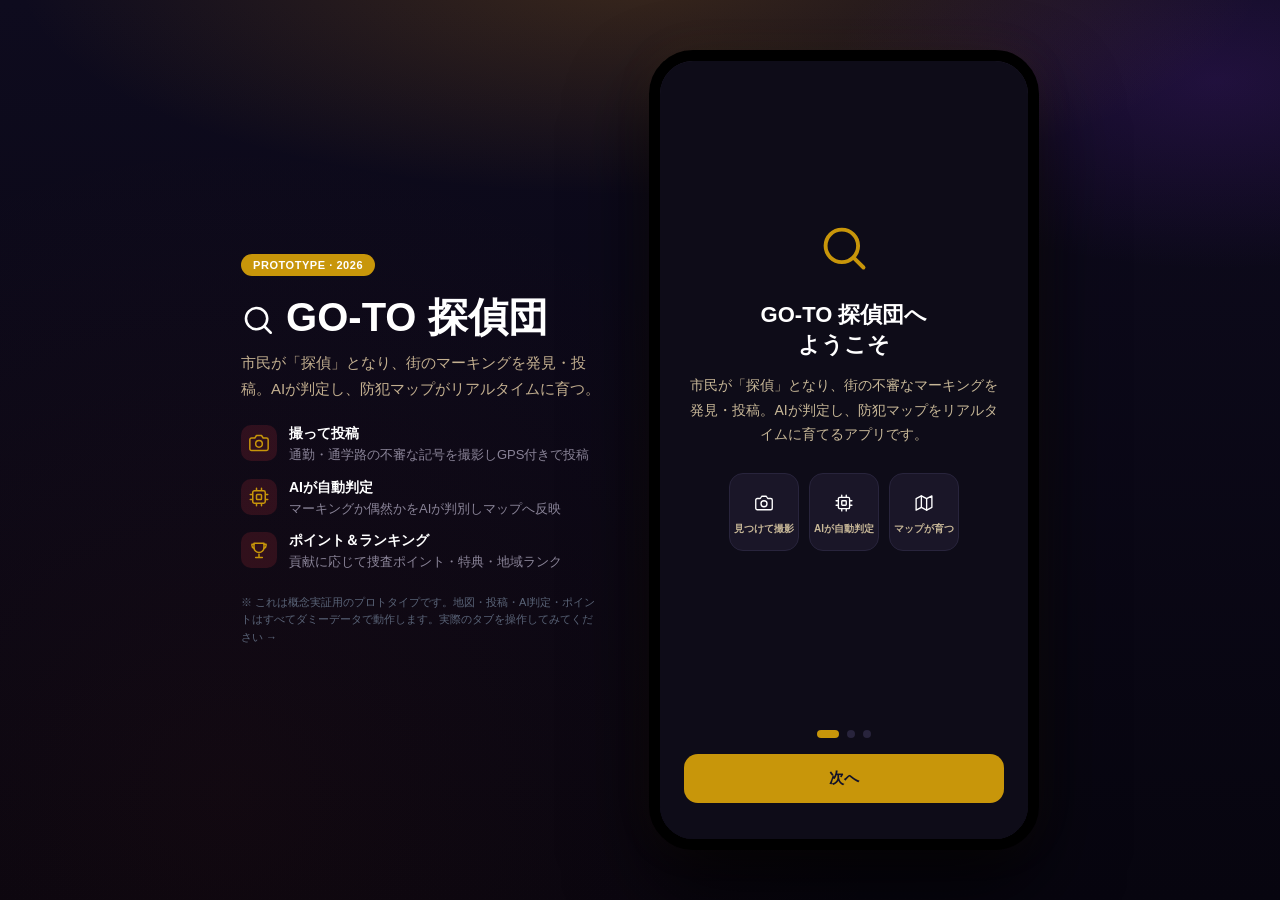
==== commit aa54dee3: "design: make the seeded data read as a real snapshot, not generated output Two measurable tells were" ====
--- a/index.html
+++ b/index.html
@@ -332,7 +332,7 @@
     animation: lvshow 3.2s forwards; pointer-events: none;
   }
   @keyframes lvshow { 0%{opacity:0} 8%{opacity:1} 75%{opacity:1} 100%{opacity:0} }
-  .levelup .lv-big { font-size: 80px; animation: lvbounce .5s .25s ease-out both; margin-bottom: 8px; }
+  .levelup .lv-big { color: var(--gold); animation: lvbounce .5s .25s ease-out both; margin-bottom: 12px; line-height: 0; }
   @keyframes lvbounce { from{transform:scale(0)} 80%{transform:scale(1.15)} to{transform:scale(1)} }
   .levelup h3 { font-size: 26px; font-weight: 800; margin-bottom: 8px; color: var(--gold); }
   .levelup .lv-sub { font-size: 14px; color: #C8B898; line-height: 1.7; }
@@ -360,7 +360,7 @@
     align-items: center; justify-content: center; padding: 40px 28px;
     text-align: center; transition: transform .35s ease;
   }
-  .ob-icon { font-size: 80px; margin-bottom: 22px; line-height: 1; }
+  .ob-icon { color: var(--red); margin-bottom: 26px; line-height: 0; }
   .ob-title { font-size: 22px; font-weight: 800; line-height: 1.35; margin-bottom: 14px; }
   .ob-desc { font-size: 14px; color: #C8B898; line-height: 1.75; }
   .ob-feats { display: flex; gap: 10px; margin-top: 26px; }
@@ -571,7 +571,7 @@
     text-align: center; padding: 28px; gap: 6px;
   }
   .patrol-done.show { display: flex; animation: fade .3s; }
-  .patrol-done .pd-ic { font-size: 60px; animation: pop .5s; }
+  .patrol-done .pd-ic { color: var(--gold); animation: pop .5s; line-height: 0; margin-bottom: 4px; }
   .patrol-done h3 { font-size: 22px; font-weight: 800; }
   .patrol-done .pd-stats { display: flex; gap: 22px; margin: 14px 0 6px; }
   .patrol-done .pd-stat b { display: block; font-size: 26px; font-weight: 800; color: var(--ink); }
@@ -1343,7 +1343,7 @@
     animation: ciShow 3.2s forwards; pointer-events: none;
   }
   @keyframes ciShow { 0%{opacity:0} 8%{opacity:1} 72%{opacity:1} 100%{opacity:0} }
-  .ci-flame { font-size: 70px; animation: pop .5s .25s ease-out both; margin-bottom: 4px; line-height: 1; }
+  .ci-flame { color: var(--gold); animation: pop .5s .25s ease-out both; margin-bottom: 6px; line-height: 0; }
   .ci-streak { font-size: 54px; font-weight: 800; color: var(--gold); line-height: 1.05; margin-bottom: 2px; }
   .ci-streak-lbl { font-size: 13px; color: #C8B898; margin-bottom: 14px; }
   .ci-pts {
@@ -1744,7 +1744,7 @@
             <div class="name" id="home-name">ユウキ さん</div>
           </div>
           <div class="hero-right">
-            <div class="ptrow"><span class="pt" id="home-pt">2,690</span><span class="ptlbl" data-i18n="pts_label">捜査ポイント</span></div>
+            <div class="ptrow"><span class="pt" id="home-pt">2,687</span><span class="ptlbl" data-i18n="pts_label">捜査ポイント</span></div>
             <div class="fc-badge" id="fc-badge" role="button" aria-label="警戒度とアラートをマップで確認" onclick="event.stopPropagation();switchView('map')"></div>
           </div>
         </div>
@@ -2164,7 +2164,9 @@
   '経年劣化の汚れ':'Age-related stains', 'チョークの落書き':'Chalk graffiti', '落書き・自然な汚れ':'Graffiti / natural stains',
   'メーターの矢印':'Meter arrow', 'ガスメーターの数字':'Number on the gas meter', '玄関枠の小さな点':'Small dot on the door frame',
 };
-const NAMES = { 'タカシ':'Takashi','ミク':'Miku','ソウタ':'Sota','ケン':'Ken','アヤ':'Aya','リナ':'Rina','ハナ':'Hana','ユウキ':'Yuki' };
+// 実際の名簿は表記の形がばらける（ひらがな・カタカナ・漢字・英数字・通り名）。
+// 全員がカタカナ2〜3文字だと、それだけで自動生成された一覧に見える。
+const NAMES = { 'はるき':'Haruki','ミク':'Miku','山下':'Yamashita','あや':'Aya','夜回り':'Yomawari','ユウキ':'Yuki' };
 function txLabel(s){ return LANG==='en' ? (LABELS[s]||s) : s; }
 function txName(s){ if(LANG!=='en') return s; for(const k in NAMES) s = s.split(k).join(NAMES[k]); return s.replace('（あなた）',' (You)'); }
 function txVerdict(v){ if(LANG!=='en') return v; return v==='マーキング濃厚'?'Marking likely':v==='要確認'?'Needs check':v==='偶然と判定'?'Coincidence':v; }
@@ -2181,7 +2183,7 @@
 }
 
 // ───────────────────────────── DUMMY DATA ─────────────────────────────
-const STATE = { points: 2690, posts: 38, unread: 0, streak: 5,
+const STATE = { points: 2687, posts: 38, unread: 0, streak: 5,
   myPosts: 0, dangerFound: 0, shares: 0, earned: 0, resolved: 0, patrols: 0, patrolKm: 0, lastCheckin: '', history: {}, checklist: { date:'', done:{} }, camCombo: 0,
   // 手帳コレクション: 自分が投稿した記号（mark文字 → true）。
   // 初期プロフィール（38投稿のベテラン）と辻褄が合うよう、主要4種は発見済みで開始
@@ -2220,11 +2222,11 @@
 
 // 探偵団（チーム）。pt は基礎値で、自分の所属チームには自分の貢献(STATE.earned)を加算して表示
 const TEAMS = [
-  { id:'shinjuku', name:'新宿パトロール隊',   name_en:'Shinjuku Patrol',     emoji:'🦉', members:156, pt:52100 },
-  { id:'shibuya',  name:'渋谷探偵団',         name_en:'Shibuya Detectives',  emoji:'🦊', members:128, pt:46200 },
-  { id:'setagaya', name:'世田谷見守り隊',     name_en:'Setagaya Watch',      emoji:'🐻', members:142, pt:45300 },
-  { id:'minato',   name:'港区ガーディアン',   name_en:'Minato Guardians',    emoji:'🐯', members:87,  pt:41900 },
-  { id:'meguro',   name:'目黒セーフティ',     name_en:'Meguro Safety',       emoji:'🐱', members:98,  pt:38400 },
+  { id:'shinjuku', name:'新宿パトロール隊',   name_en:'Shinjuku Patrol',     emoji:'🦉', members:156, pt:52184 },
+  { id:'shibuya',  name:'渋谷探偵団',         name_en:'Shibuya Detectives',  emoji:'🦊', members:128, pt:46037 },
+  { id:'setagaya', name:'世田谷見守り隊',     name_en:'Setagaya Watch',      emoji:'🐻', members:142, pt:45412 },
+  { id:'minato',   name:'港区ガーディアン',   name_en:'Minato Guardians',    emoji:'🐯', members:87,  pt:41776 },
+  { id:'meguro',   name:'目黒セーフティ',     name_en:'Meguro Safety',       emoji:'🐱', members:98,  pt:38509 },
 ];
 function teamDisplayPt(t){ return t.pt + (t.id===PROFILE.team ? STATE.earned : 0); }
 function myTeam(){ return TEAMS.find(t=>t.id===PROFILE.team) || TEAMS[1]; }
@@ -2284,30 +2286,30 @@
 let ONBOARDED = false;
 
 const MARKINGS = [
-  { lat: 35.6595, lng: 139.7005, type: 'danger', label: 'インターホン側面の傷', mark: '⚡', user: 'タカシ', ago: '12分前', verdict: 'マーキング濃厚' },
-  { lat: 35.6580, lng: 139.7020, type: 'danger', label: '郵便受け裏の記号', mark: '✕', user: 'ミク', ago: '40分前', verdict: 'マーキング濃厚' },
-  { lat: 35.6610, lng: 139.6985, type: 'warn', label: '表札周りのシール', mark: '●', user: 'ケン', ago: '1時間前', verdict: '要確認' },
-  { lat: 35.6570, lng: 139.7040, type: 'danger', label: 'メーターボックスの矢印', mark: '→', user: 'アヤ', ago: '2時間前', verdict: 'マーキング濃厚' },
-  { lat: 35.6625, lng: 139.7015, type: 'warn', label: '玄関枠の小さな点', mark: '∴', user: 'ユウキ', ago: '3時間前', verdict: '要確認' },
-  { lat: 35.6555, lng: 139.6995, type: 'safe', label: '誤検知（落書き）', mark: '○', user: 'リナ', ago: '昨日', verdict: '偶然と判定' },
-  { lat: 35.6600, lng: 139.7055, type: 'danger', label: 'ベランダ柵のテープ', mark: 'M', user: 'ソウタ', ago: '昨日', verdict: 'マーキング濃厚' },
-  { lat: 35.6635, lng: 139.6970, type: 'warn', label: 'ガスメーターの数字', mark: '7', user: 'ハナ', ago: '昨日', verdict: '要確認' },
+  { lat: 35.6595, lng: 139.7005, type: 'danger', label: 'インターホン側面の傷', mark: '⚡', user: 'はるき', ago: '7分前', verdict: 'マーキング濃厚' },
+  { lat: 35.6580, lng: 139.7020, type: 'danger', label: '郵便受け裏の記号', mark: '✕', user: 'ミク', ago: '23分前', verdict: 'マーキング濃厚' },
+  { lat: 35.6610, lng: 139.6985, type: 'warn', label: '表札周りのシール', mark: '●', user: 'ken_1984', ago: '1時間前', verdict: '要確認' },
+  { lat: 35.6570, lng: 139.7040, type: 'danger', label: 'メーターボックスの矢印', mark: '→', user: 'あや', ago: '2時間前', verdict: 'マーキング濃厚' },
+  { lat: 35.6625, lng: 139.7015, type: 'warn', label: '玄関枠の小さな点', mark: '∴', user: 'ユウキ', ago: '4時間前', verdict: '要確認' },
+  { lat: 35.6555, lng: 139.6995, type: 'safe', label: '誤検知（落書き）', mark: '○', user: '夜回り', ago: '昨日', verdict: '偶然と判定' },
+  { lat: 35.6600, lng: 139.7055, type: 'danger', label: 'ベランダ柵のテープ', mark: 'M', user: '山下', ago: '昨日', verdict: 'マーキング濃厚' },
+  { lat: 35.6635, lng: 139.6970, type: 'warn', label: 'ガスメーターの数字', mark: '7', user: 'hana', ago: '昨日', verdict: '要確認' },
 ];
 
 const FEED = [
-  { mark:'⚡', bg:'rgba(230,57,70,.2)', who:'タカシ', act:'インターホン側面を投稿', act_en:'posted a scratch on intercom side', ago:'12分前', chip:['ok','濃厚'],
+  { mark:'⚡', bg:'rgba(230,57,70,.2)', who:'はるき', act:'インターホン側面を投稿', act_en:'posted a scratch on intercom side', ago:'7分前', chip:['ok','濃厚'],
     label:'インターホン側面の傷', verdict:'マーキング濃厚', conf:92,
     aiComment:'表面の細い線刻は空き巣グループが住居の特徴を記録する「ターゲットマーク」と判定。電源系への干渉を示唆する可能性があります。',
     aiComment_en:'The thin scoring is judged a "target mark" used by burglary groups to record a home\'s features. It may suggest tampering with the power system.' },
-  { mark:'→', bg:'rgba(230,57,70,.2)', who:'アヤ', act:'メーターの矢印を投稿', act_en:'posted an arrow on the meter', ago:'2時間前', chip:['ok','濃厚'],
+  { mark:'→', bg:'rgba(230,57,70,.2)', who:'あや', act:'メーターの矢印を投稿', act_en:'posted an arrow on the meter', ago:'2時間前', chip:['ok','濃厚'],
     label:'メーターボックスの矢印', verdict:'マーキング濃厚', conf:89,
     aiComment:'侵入経路または逃走ルートを示す矢印と判定。近隣に類似記号がないか広域調査を推奨します。',
     aiComment_en:'Judged an arrow indicating an entry or escape route. A wider survey for similar nearby symbols is recommended.' },
-  { mark:'●', bg:'rgba(244,162,97,.2)', who:'ケン', act:'表札のシールを投稿', act_en:'posted a sticker by the nameplate', ago:'1時間前', chip:['warn','要確認'],
+  { mark:'●', bg:'rgba(244,162,97,.2)', who:'ken_1984', act:'表札のシールを投稿', act_en:'posted a sticker by the nameplate', ago:'1時間前', chip:['warn','要確認'],
     label:'表札周りのシール', verdict:'要確認', conf:64,
     aiComment:'ターゲットを示すドット状記号の可能性があります。単体では確定できないため経過観察を推奨。',
     aiComment_en:'Possibly a dot-style symbol marking a target. It cannot be confirmed alone, so monitoring is advised.' },
-  { mark:'○', bg:'rgba(100,116,139,.2)', who:'リナ', act:'落書きを投稿', act_en:'posted graffiti', ago:'昨日', chip:['ng','偶然'],
+  { mark:'○', bg:'rgba(100,116,139,.2)', who:'夜回り', act:'落書きを投稿', act_en:'posted graffiti', ago:'昨日', chip:['ng','偶然'],
     label:'誤検知（落書き）', verdict:'偶然と判定', conf:83,
     aiComment:'経年劣化によるシミまたはチョークの落書きと判定。マーキングの特徴的なパターンは検出されませんでした。',
     aiComment_en:'Judged as age-related stains or chalk graffiti. No characteristic marking pattern was detected.' },
@@ -2353,26 +2355,26 @@
 
 const RANKS = {
   week: [
-    { av:'🦊', bg:'rgba(244,162,97,.25)', name:'タカシ', area:'渋谷・34件', pt:1820 },
-    { av:'🐱', bg:'rgba(69,123,157,.25)', name:'ミク', area:'渋谷・29件', pt:1640 },
-    { av:'🐼', bg:'rgba(45,106,79,.25)', name:'ソウタ', area:'渋谷・25件', pt:1390 },
-    { av:'🕵️', bg:'rgba(230,57,70,.25)', name:'ユウキ（あなた）', area:'渋谷・21件', pt:1180, me:true },
-    { av:'🐰', bg:'rgba(69,123,157,.25)', name:'アヤ', area:'渋谷・18件', pt:990 },
-    { av:'🐻', bg:'rgba(244,162,97,.25)', name:'ケン', area:'渋谷・15件', pt:870 },
+    { av:'🦊', bg:'rgba(244,162,97,.25)', name:'はるき', area:'渋谷・34件', pt:1847 },
+    { av:'🐱', bg:'rgba(69,123,157,.25)', name:'ミク', area:'渋谷・29件', pt:1663 },
+    { av:'🐼', bg:'rgba(45,106,79,.25)', name:'山下', area:'渋谷・25件', pt:1392 },
+    { av:'🕵️', bg:'rgba(230,57,70,.25)', name:'ユウキ（あなた）', area:'渋谷・21件', pt:1213, me:true },
+    { av:'🐰', bg:'rgba(69,123,157,.25)', name:'あや', area:'渋谷・18件', pt:986 },
+    { av:'🐻', bg:'rgba(244,162,97,.25)', name:'ken_1984', area:'渋谷・15件', pt:874 },
   ],
   month: [
-    { av:'🐱', bg:'rgba(69,123,157,.25)', name:'ミク', area:'渋谷・98件', pt:5420 },
-    { av:'🦊', bg:'rgba(244,162,97,.25)', name:'タカシ', area:'渋谷・91件', pt:5110 },
-    { av:'🕵️', bg:'rgba(230,57,70,.25)', name:'ユウキ（あなた）', area:'渋谷・76件', pt:4280, me:true },
-    { av:'🐼', bg:'rgba(45,106,79,.25)', name:'ソウタ', area:'渋谷・70件', pt:3960 },
-    { av:'🐻', bg:'rgba(244,162,97,.25)', name:'ケン', area:'渋谷・55件', pt:3010 },
+    { av:'🐱', bg:'rgba(69,123,157,.25)', name:'ミク', area:'渋谷・98件', pt:5463 },
+    { av:'🦊', bg:'rgba(244,162,97,.25)', name:'はるき', area:'渋谷・91件', pt:5128 },
+    { av:'🕵️', bg:'rgba(230,57,70,.25)', name:'ユウキ（あなた）', area:'渋谷・76件', pt:4291, me:true },
+    { av:'🐼', bg:'rgba(45,106,79,.25)', name:'山下', area:'渋谷・70件', pt:3947 },
+    { av:'🐻', bg:'rgba(244,162,97,.25)', name:'ken_1984', area:'渋谷・55件', pt:3024 },
   ],
   all: [
-    { av:'🦊', bg:'rgba(244,162,97,.25)', name:'タカシ', area:'渋谷・412件', pt:24800 },
-    { av:'🐱', bg:'rgba(69,123,157,.25)', name:'ミク', area:'渋谷・389件', pt:23150 },
-    { av:'🐼', bg:'rgba(45,106,79,.25)', name:'ソウタ', area:'渋谷・340件', pt:19900 },
-    { av:'🐻', bg:'rgba(244,162,97,.25)', name:'ケン', area:'渋谷・301件', pt:17600 },
-    { av:'🕵️', bg:'rgba(230,57,70,.25)', name:'ユウキ（あなた）', area:'渋谷・38件', pt:2690, me:true },
+    { av:'🦊', bg:'rgba(244,162,97,.25)', name:'はるき', area:'渋谷・412件', pt:24863 },
+    { av:'🐱', bg:'rgba(69,123,157,.25)', name:'ミク', area:'渋谷・389件', pt:23178 },
+    { av:'🐼', bg:'rgba(45,106,79,.25)', name:'山下', area:'渋谷・340件', pt:19942 },
+    { av:'🐻', bg:'rgba(244,162,97,.25)', name:'ken_1984', area:'渋谷・301件', pt:17615 },
+    { av:'🕵️', bg:'rgba(230,57,70,.25)', name:'ユウキ（あなた）', area:'渋谷・38件', pt:2687, me:true },
   ],
 };
 
@@ -2403,12 +2405,12 @@
 
 // コミュニティ活動フィード（他の探偵団メンバーの最近の活動）
 const COMMUNITY_ACTIVITY = [
-  { type:'patrol',  user:'タカシ',  user_en:'Takashi', icon:'route', desc:'代々木公園周辺パトロール完了',     desc_en:'Completed patrol around Yoyogi Park',        pts:173, ago:'8分前'  },
-  { type:'resolve', user:'ミク',    user_en:'Miku',    icon:'checkCircle', desc:'マーキングの対処済み報告',          desc_en:'Reported a marking as resolved',              pts:20,  ago:'15分前' },
-  { type:'post',    user:'ソウタ',  user_en:'Sota',    icon:'camera', desc:'南平台で要確認の記号を投稿',        desc_en:'Posted a check-needed marking in Minamidai',  pts:30,  ago:'22分前' },
-  { type:'patrol',  user:'アヤ',    user_en:'Aya',     icon:'route', desc:'松濤エリアパトロール完了',           desc_en:'Completed patrol in Shouto area',             pts:128, ago:'1時間前' },
-  { type:'post',    user:'ケン',    user_en:'Ken',     icon:'camera', desc:'渋谷駅付近で濃厚マーキング検出',    desc_en:'Detected strong marking near Shibuya Sta.',   pts:50,  ago:'2時間前' },
-  { type:'resolve', user:'ハナ',    user_en:'Hana',    icon:'checkCircle', desc:'対処済み報告が確認された',          desc_en:'Resolve report confirmed',                    pts:20,  ago:'3時間前' },
+  { type:'patrol',  user:'はるき',  user_en:'Haruki', icon:'route', desc:'代々木公園周辺パトロール完了',     desc_en:'Completed patrol around Yoyogi Park',        pts:173, ago:'6分前'  },
+  { type:'resolve', user:'ミク',    user_en:'Miku',    icon:'checkCircle', desc:'マーキングの対処済み報告',          desc_en:'Reported a marking as resolved',              pts:20,  ago:'19分前' },
+  { type:'post',    user:'山下',  user_en:'Yamashita',    icon:'camera', desc:'南平台で要確認の記号を投稿',        desc_en:'Posted a check-needed marking in Minamidai',  pts:30,  ago:'34分前' },
+  { type:'patrol',  user:'あや',    user_en:'Aya',     icon:'route', desc:'松濤エリアパトロール完了',           desc_en:'Completed patrol in Shouto area',             pts:128, ago:'1時間前' },
+  { type:'post',    user:'ken_1984',    user_en:'ken_1984',     icon:'camera', desc:'渋谷駅付近で濃厚マーキング検出',    desc_en:'Detected strong marking near Shibuya Sta.',   pts:50,  ago:'2時間前' },
+  { type:'resolve', user:'hana',    user_en:'hana',    icon:'checkCircle', desc:'対処済み報告が確認された',          desc_en:'Resolve report confirmed',                    pts:20,  ago:'5時間前' },
 ];
 
 // 地域アラート（自治体・警察・自警団からのお知らせ）
@@ -4640,7 +4642,7 @@
       <div class="setup-body" style="display:flex;flex-direction:column;align-items:center;justify-content:flex-start;padding-top:56px">
         <span class="setup-av-ic">${_setupAv}</span>
         <input class="setup-name-inp" id="su-name" type="text" maxlength="12"
-          placeholder="${LANG==='en'?'e.g. Takashi':'例：タカシ'}" value="${_setupName}"
+          placeholder="${LANG==='en'?'e.g. Haruki':'例：はるき'}" value="${_setupName}"
           autocomplete="off" inputmode="text" />
         <div class="setup-name-hint">${LANG==='en'?'Up to 12 characters':'最大12文字'}</div>
       </div>
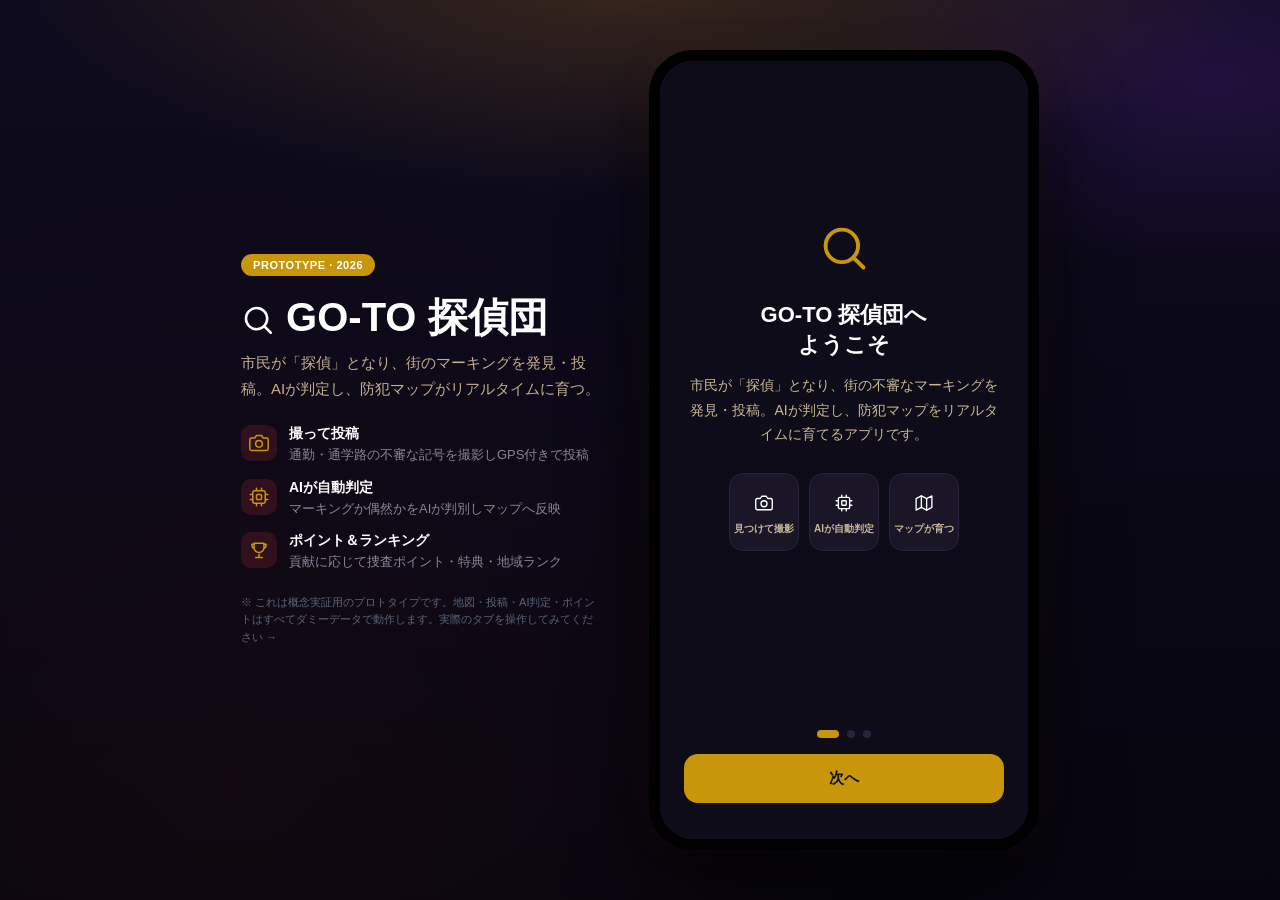
==== commit 25d4e70d: "feat: my-route mode, post lifecycle, install prompt and dialog semantics Four things the prototype w" ====
--- a/index.html
+++ b/index.html
@@ -1333,6 +1333,67 @@
   .hero.frame-crimson { border-color: #DC143C; box-shadow: 0 2px 14px rgba(220,20,60,.26); }
   .hero.frame-violet  { border-color: #8B5CF6; box-shadow: 0 2px 14px rgba(139,92,246,.26); }
   .hero.frame-legend  { border-color: #FFD700; box-shadow: 0 2px 16px rgba(255,215,0,.34); }
+
+  .mp-route { display: flex; gap: 8px; margin-bottom: 14px; }
+  .mp-route .panel-btn { margin: 0; }
+  .panel-btn.danger { color: #f19aa2; border-color: rgba(230,57,70,.35); flex-shrink: 0; }
+
+  /* ── 投稿のライフサイクル ── */
+  .lifecycle { margin: 14px 0 4px; }
+  .lc-step { display: flex; gap: 11px; position: relative; padding-bottom: 14px; }
+  .lc-step.last { padding-bottom: 2px; }
+  .lc-step::before {
+    content: ''; position: absolute; left: 8px; top: 19px; bottom: 0;
+    width: 2px; background: var(--line);
+  }
+  .lc-step.last::before { display: none; }
+  .lc-step.done::before { background: rgba(110,231,168,.4); }
+  .lc-dot {
+    width: 18px; height: 18px; border-radius: 50%; flex-shrink: 0; margin-top: 1px;
+    border: 2px solid var(--line); background: var(--night);
+    display: flex; align-items: center; justify-content: center; color: #6ee7a8;
+  }
+  .lc-step.done .lc-dot { border-color: #6ee7a8; background: rgba(45,106,79,.35); }
+  .lc-tx b { display: block; font-size: 12.5px; font-weight: 700; }
+  .lc-step:not(.done) .lc-tx b { color: var(--gray); font-weight: 600; }
+  .lc-tx span { display: block; font-size: 11px; color: var(--gray); margin-top: 2px; }
+
+  /* ── 通学路（マイルート）── */
+  .route-card {
+    background: var(--night2); border: 1px solid var(--line); border-radius: 14px;
+    padding: 12px 14px; margin-bottom: 12px; cursor: pointer;
+  }
+  .route-card.empty { border-style: dashed; }
+  .route-card .rc-top { display: flex; align-items: center; gap: 8px; }
+  .route-card .rc-top b { font-size: 13px; flex: 1; }
+  .route-card .rc-top .rc-ic { color: #7DD3FC; display: flex; }
+  .route-card .rc-arr { color: var(--gray); font-size: 16px; }
+  .route-card .rc-body { font-size: 12px; color: var(--gray); line-height: 1.6; margin-top: 5px; }
+  .route-card .rc-counts { display: flex; gap: 14px; margin-top: 9px; }
+  .route-card .rc-count { display: flex; align-items: baseline; gap: 5px; font-size: 12px; color: var(--gray); }
+  .route-card .rc-count b { font-size: 19px; font-weight: 800; }
+  .route-card .rc-count .dot { width: 8px; height: 8px; border-radius: 50%; align-self: center; }
+  .route-card .rc-ok { font-size: 12px; color: #6ee7a8; margin-top: 8px; display: flex; align-items: center; gap: 6px; }
+  .route-pin {
+    width: 26px; height: 26px; border-radius: 50%; background: #0E7490;
+    border: 2px solid #7DD3FC; color: #fff;
+    display: flex; align-items: center; justify-content: center;
+    box-shadow: 0 2px 8px rgba(0,0,0,.5);
+  }
+  .route-pin.school { background: #7DD3FC; color: #06283a; }
+  .route-pick-bar {
+    position: absolute; left: 12px; right: 12px; bottom: 136px; z-index: 1050;
+    background: rgba(13,58,74,.96); border: 1px solid #7DD3FC; border-radius: 12px;
+    padding: 10px 12px; display: none; align-items: center; gap: 10px;
+    font-size: 12px; font-weight: 700; color: #DFF3FB;
+  }
+  .route-pick-bar.show { display: flex; }
+  .route-pick-bar span { flex: 1; display: flex; align-items: center; gap: 7px; }
+  .route-pick-bar .rpb-cancel {
+    background: none; border: 1px solid rgba(125,211,252,.5); color: #DFF3FB;
+    border-radius: 8px; padding: 5px 10px; font-size: 11px; font-weight: 700;
+    font-family: inherit; cursor: pointer;
+  }
 
   /* ── デイリーチェックイン ── */
   .ci-overlay {
@@ -1727,7 +1788,7 @@
     <!-- HOME -->
     <section class="view active" id="view-home">
       <div class="hdr">
-        <div><h2 data-i18n="home_greet">こんにちは、探偵</h2><div class="sub" data-i18n="home_sub">今日も街の安全を守ろう</div></div>
+        <div><h2 data-i18n="home_greet">こんにちは、探偵</h2><div class="sub" data-i18n="home_sub">昼間は記号がいちばん見つけやすい</div></div>
         <div style="display:flex;gap:4px;align-items:center">
           <button class="hq-btn" onclick="openHQBriefing()" aria-label="捜査本部を開く"><svg class="ic" viewBox="0 0 24 24" width="21" height="21" aria-hidden="true"><path d="M22 19a2 2 0 0 1-2 2H4a2 2 0 0 1-2-2V5a2 2 0 0 1 2-2h5l2 3h9a2 2 0 0 1 2 2z"/></svg></button>
           <button class="info-btn" id="info-btn" onclick="openInfoView()" aria-label="最新情報を開く"><svg class="ic" viewBox="0 0 24 24" width="21" height="21" aria-hidden="true"><path d="M18 8A6 6 0 0 0 6 8c0 7-3 9-3 9h18s-3-2-3-9"/><path d="M13.7 21a2 2 0 0 1-3.4 0"/></svg><span class="info-badge" id="info-badge"></span></button>
@@ -1760,6 +1821,8 @@
       </div>
 
       <div class="lv-nudge" id="lv-nudge" style="display:none" onclick="openLevelSheet()" tabindex="0" role="button" aria-label="レベルアップ詳細"></div>
+
+      <div class="route-card" id="route-card"></div>
 
       <div class="sec-title" data-i18n="sec_feed">みんなの捜査ログ</div>
       <div class="feed-filter" id="feed-filter">
@@ -1844,12 +1907,12 @@
       </div>
       <div class="ob-slide" style="transform:translateX(100%)">
         <div class="ob-icon"><svg class="ic" viewBox="0 0 24 24" width="52" height="52" aria-hidden="true"><path d="M23 19a2 2 0 0 1-2 2H3a2 2 0 0 1-2-2V8a2 2 0 0 1 2-2h4l2-3h6l2 3h4a2 2 0 0 1 2 2z"/><circle cx="12" cy="13" r="4"/></svg></div>
-        <div class="ob-title" data-i18n="ob2t">撮影して投稿しよう</div>
+        <div class="ob-title" data-i18n="ob2t">見つけたら、その場で撮る</div>
         <div class="ob-desc" data-i18n="ob2d">中央のカメラボタンをタップして撮影。AIが自動でマーキングを判定し、捜査ポイントを獲得できます。</div>
       </div>
       <div class="ob-slide" style="transform:translateX(200%)">
         <div class="ob-icon"><svg class="ic" viewBox="0 0 24 24" width="52" height="52" aria-hidden="true"><path d="M1.5 6.2v15.3l7-3.7 7 3.7 7-3.7V2.5l-7 3.7-7-3.7-7 3.7z"/><path d="M8.5 2.5v15.3M15.5 6.2v15.3"/></svg></div>
-        <div class="ob-title" data-i18n="ob3t">地図で街を守ろう</div>
+        <div class="ob-title" data-i18n="ob3t">投稿が地図を育てる</div>
         <div class="ob-desc" data-i18n="ob3d">投稿が増えるほど防犯マップが充実。ヒートマップや統計で危険スポットを把握できます。</div>
       </div>
     </div>
@@ -1951,11 +2014,36 @@
   battery:  '<rect x="2" y="8" width="16" height="9" rx="2"/><path d="M21 11.5v2"/><path d="M5 11.5h8" stroke-width="3"/>',
   arrowRight:'<path d="M4.5 12h15M13 5.5l6.5 6.5-6.5 6.5"/>',
   lock:     '<rect x="4" y="11" width="16" height="10.5" rx="2"/><path d="M8 11V7a4 4 0 0 1 8 0v4"/>',
+  home:     '<path d="M3 10.5L12 3l9 7.5"/><path d="M5.5 9.6V20a1 1 0 0 0 1 1h11a1 1 0 0 0 1-1V9.6"/>',
+  flag:     '<path d="M5.5 21.5V3M5.5 3.5h11l-2.2 4 2.2 4h-11"/>',
 };
 function icon(name, size = 16, extra = ''){
   const body = ICONS[name];
   if(!body) return '';
   return `<svg class="ic" viewBox="0 0 24 24" width="${size}" height="${size}" aria-hidden="true"${extra?` style="${extra}"`:''}>${body}</svg>`;
+}
+
+// ── ホーム画面への追加（PWA）──
+// Service Worker は前からあるのに、入れてもらう導線がなかった。
+// ブラウザがインストール可能と判断したときだけボタンを出す。
+let installPrompt = null;
+window.addEventListener('beforeinstallprompt', e => {
+  e.preventDefault();
+  installPrompt = e;
+  const btn = document.getElementById('mp-install');
+  if(btn) btn.style.display = '';
+});
+window.addEventListener('appinstalled', () => { installPrompt = null; });
+function isStandalone(){
+  return window.matchMedia('(display-mode: standalone)').matches || navigator.standalone === true;
+}
+async function promptInstall(){
+  if(!installPrompt) return;
+  installPrompt.prompt();
+  const { outcome } = await installPrompt.userChoice;
+  if(outcome === 'accepted') installPrompt = null;
+  const btn = document.getElementById('mp-install');
+  if(btn && !installPrompt) btn.style.display = 'none';
 }
 
 // ───────────────────────────── i18n ─────────────────────────────
@@ -1967,9 +2055,9 @@
     pitch_f2t:'AIが自動判定', pitch_f2d:'マーキングか偶然かをAIが判別しマップへ反映',
     pitch_f3t:'ポイント＆ランキング', pitch_f3d:'貢献に応じて捜査ポイント・特典・地域ランク',
     pitch_note:'※ これは概念実証用のプロトタイプです。地図・投稿・AI判定・ポイントはすべてダミーデータで動作します。実際のタブを操作してみてください →',
-    home_greet:'こんにちは、探偵', home_sub:'今日も街の安全を守ろう',
-    greet_morning:'おはよう、探偵', sub_morning:'今日も街の安全を守ろう',
-    greet_day:'こんにちは、探偵', sub_day:'今日も街の安全を守ろう',
+    home_greet:'こんにちは、探偵', home_sub:'昼間は記号がいちばん見つけやすい',
+    greet_morning:'おはよう、探偵', sub_morning:'出かける前に、玄関まわりの確認を',
+    greet_day:'こんにちは、探偵', sub_day:'昼間は記号がいちばん見つけやすい',
     greet_evening:'お疲れ様、探偵', sub_evening:'今日も一日お疲れ様でした',
     greet_night:'夜もパトロール中', sub_night:'深夜もパトロールありがとう',
     pts_label:'捜査ポイント', perk_hint:'特典を見る ›', name_suffix:' さん',
@@ -1991,8 +2079,8 @@
     book_freq:'出現頻度', book_ex:'例',
     tab_home:'ホーム', tab_map:'マップ', tab_rank:'ランク', tab_book:'手帳',
     ob1t:'GO-TO 探偵団へ<br>ようこそ', ob1d:'市民が「探偵」となり、街の不審なマーキングを発見・投稿。AIが判定し、防犯マップをリアルタイムに育てるアプリです。',
-    ob2t:'撮影して投稿しよう', ob2d:'中央のカメラボタンをタップして撮影。AIが自動でマーキングを判定し、捜査ポイントを獲得できます。',
-    ob3t:'地図で街を守ろう', ob3d:'投稿が増えるほど防犯マップが充実。ヒートマップや統計で危険スポットを把握できます。',
+    ob2t:'見つけたら、その場で撮る', ob2d:'中央のカメラボタンをタップして撮影。AIが自動でマーキングを判定し、捜査ポイントを獲得できます。',
+    ob3t:'投稿が地図を育てる', ob3d:'投稿が増えるほど防犯マップが充実。ヒートマップや統計で危険スポットを把握できます。',
     ob_next:'次へ', ob_start:'はじめる',
     ob_f1:'見つけて撮影', ob_f2:'AIが自動判定', ob_f3:'マップが育つ',
     next_rank:'次のランク', to_next:'まで あと', pt:'pt', max_rank:'最高ランク',
@@ -2024,6 +2112,12 @@
     lvup_title:'レベルアップ', lvup_to:'に昇進しました',
     just_now:'たった今', posted_suffix:'を投稿', your_new_post:'あなたの新規投稿',
     map_fail:'地図の読み込みに失敗しました。<br>通信環境を確認して再読み込みしてください。',
+    mp_install:'ホーム画面に追加',
+    route_short:'通学路', route_title:'通学路の状況', route_set:'通学路を登録',
+    route_empty:'自宅と学校・職場を登録すると、その道沿いだけを表示します',
+    route_pick1:'地図で自宅の位置をタップ', route_pick2:'次に学校・職場の位置をタップ',
+    route_cancel:'やめる', route_clean:'この道沿いに未対処はありません',
+    route_danger:'濃厚', route_warn:'要確認', route_edit:'設定しなおす', route_clear:'登録を削除',
     fc_label:'今日の地域の警戒度', fc_safe:'落ち着いています', fc_caution:'やや注意', fc_alert:'警戒',
     fc_safe_msg:'目立った不審情報は少なめ。油断せずパトロールを。', fc_caution_msg:'要確認の投稿が増加中。周辺に注意を。', fc_alert_msg:'濃厚なマーキングが多発。戸締まりを厳重に。',
     quiz_btn:'今日の防犯クイズ', quiz_title:'防犯クイズ', quiz_q:'この記号の意味は？', quiz_done_today:'本日のクイズは回答済み',
@@ -2060,9 +2154,9 @@
     pitch_f2t:'AI Auto-Judges', pitch_f2d:'AI tells markings from coincidence and reflects them on the map',
     pitch_f3t:'Points & Ranking', pitch_f3d:'Earn investigation points, perks and area ranks for contributing',
     pitch_note:'* This is a proof-of-concept prototype. The map, posts, AI judgments and points all run on dummy data. Try operating the tabs →',
-    home_greet:'Hello, Detective', home_sub:"Let's keep the town safe today",
-    greet_morning:'Good morning, Detective', sub_morning:"Let's keep the town safe today",
-    greet_day:'Hello, Detective', sub_day:"Let's keep the town safe today",
+    home_greet:'Hello, Detective', home_sub:'Daylight is when markings show up best',
+    greet_morning:'Good morning, Detective', sub_morning:'Check around your entrance before you head out',
+    greet_day:'Hello, Detective', sub_day:'Daylight is when markings show up best',
     greet_evening:'Good evening, Detective', sub_evening:'Good work today',
     greet_night:'Night patrol active', sub_night:'Thanks for patrolling tonight',
     pts_label:'investigation pts', perk_hint:'See perks ›', name_suffix:'',
@@ -2084,8 +2178,8 @@
     book_freq:'Frequency', book_ex:'e.g.',
     tab_home:'Home', tab_map:'Map', tab_rank:'Rank', tab_book:'Book',
     ob1t:'Welcome to<br>GO-TO Detectives', ob1d:'Citizens become "detectives" who find and post suspicious street markings. AI judges them and grows the crime-prevention map in real time.',
-    ob2t:'Shoot and Post', ob2d:'Tap the center camera button to shoot. AI auto-judges the marking and you earn investigation points.',
-    ob3t:'Protect the Town on the Map', ob3d:'The more posts, the richer the map. Grasp danger spots via the heatmap and stats.',
+    ob2t:'Shoot it where you find it', ob2d:'Tap the center camera button to shoot. AI auto-judges the marking and you earn investigation points.',
+    ob3t:'Your posts grow the map', ob3d:'The more posts, the richer the map. Grasp danger spots via the heatmap and stats.',
     ob_next:'Next', ob_start:'Start',
     ob_f1:'Spot & shoot', ob_f2:'AI verdict', ob_f3:'Map grows',
     next_rank:'Next rank', to_next:'— left:', pt:'pt', max_rank:'Max rank',
@@ -2117,6 +2211,12 @@
     lvup_title:'Level up', lvup_to:'',
     just_now:'just now', posted_suffix:'', your_new_post:'Your new post',
     map_fail:'Failed to load the map.<br>Check your connection and reload.',
+    mp_install:'Add to home screen',
+    route_short:'My route', route_title:'On your route', route_set:'Set your route',
+    route_empty:'Register home and school to see only what sits along that walk',
+    route_pick1:'Tap your home on the map', route_pick2:'Now tap the school or workplace',
+    route_cancel:'Cancel', route_clean:'Nothing unresolved along this route',
+    route_danger:'likely', route_warn:'to check', route_edit:'Set again', route_clear:'Remove',
     fc_label:"Today's area alert level", fc_safe:'Calm', fc_caution:'Some caution', fc_alert:'Alert',
     fc_safe_msg:'Few notable reports. Stay vigilant on patrol.', fc_caution_msg:'"Needs-check" posts are rising. Watch your surroundings.', fc_alert_msg:'Many strong markings reported. Lock up carefully.',
     quiz_btn:"Today's crime-prevention quiz", quiz_title:'Crime-Prevention Quiz', quiz_q:'What does this symbol mean?', quiz_done_today:"Today's quiz is answered",
@@ -2838,7 +2938,7 @@
       desc:LANG==='en'?'3 markings confirmed — early patrol recommended':'マーキング3件確認済み・早期パトロール推奨',
       fn:`switchView('map')` },
     { ic:'camera', title:LANG==='en'?'Post a marking':'マーキングを投稿',
-      desc:LANG==='en'?'Help keep the map up to date':'今日の情報でマップを更新しよう',
+      desc:LANG==='en'?"Today's find stays on the map":'今日の一件が地図に残ります',
       fn:`switchView('cam')` },
     { ic:'clipboard', title:LANG==='en'?'Daily missions':'デイリーミッション',
       desc:LANG==='en'?`${mDone}/${mTotal} done`:`${mDone}/${mTotal}件完了`,
@@ -3274,6 +3374,34 @@
   el._tipTimer = setTimeout(()=>tip.classList.remove('show'), 1600);
 }
 
+// 通学路カード（未登録なら誘導、登録済みならその道沿いの未対処だけを出す）
+function renderRouteCard(){
+  const el = document.getElementById('route-card');
+  if(!el) return;
+  if(!hasRoute()){
+    el.className = 'route-card empty';
+    el.innerHTML = `
+      <div class="rc-top"><span class="rc-ic">${icon('route',16)}</span><b>${t('route_set')}</b><span class="rc-arr">›</span></div>
+      <div class="rc-body">${t('route_empty')}</div>`;
+    el.onclick = startRoutePick;
+    return;
+  }
+  const st = routeStats();
+  const km = (routeLengthM()/1000).toFixed(1);
+  const body = st.total === 0
+    ? `<div class="rc-ok">${icon('checkCircle',14)} ${t('route_clean')}</div>`
+    : `<div class="rc-counts">
+         ${st.danger ? `<span class="rc-count"><span class="dot" style="background:#E63946"></span><b style="color:#E63946">${st.danger}</b>${t('route_danger')}</span>` : ''}
+         ${st.warn   ? `<span class="rc-count"><span class="dot" style="background:#F4A261"></span><b style="color:#F4A261">${st.warn}</b>${t('route_warn')}</span>` : ''}
+       </div>`;
+  el.className = 'route-card';
+  el.innerHTML = `
+    <div class="rc-top"><span class="rc-ic">${icon('route',16)}</span><b>${t('route_title')}</b>
+      <span style="font-size:11px;color:var(--gray)">${km}km</span><span class="rc-arr">›</span></div>
+    ${body}`;
+  el.onclick = () => { routeFocus = true; switchView('map'); refreshMapPins(); renderMapOverlay(); };
+}
+
 // ── 実績バッジ ──
 function checkAchievements(){
   ACHIEVEMENTS.forEach(a=>{
@@ -3372,6 +3500,7 @@
   if(greetEl) greetEl.textContent = t('greet_'+tod);
   const subEl = document.querySelector('[data-i18n="home_sub"]');
   if(subEl) subEl.textContent = t('sub_'+tod);
+  renderRouteCard();
   // レベルアップナッジ
   const nudgeEl = document.getElementById('lv-nudge');
   if(nudgeEl){
@@ -3536,6 +3665,12 @@
       <div class="mp-achgrid">${achHtml}</div>
       <button class="panel-btn" id="mp-stats" style="margin-bottom:10px">${t('stats_btn')}</button>
       <button class="panel-btn accent" id="mp-card" style="margin-bottom:10px">${t('card_btn')}</button>
+      <div class="mp-sec">${t('route_title')}</div>
+      <div class="mp-route">
+        <button class="panel-btn" id="mp-route-edit">${icon('route',14)} ${hasRoute()?t('route_edit'):t('route_set')}</button>
+        ${hasRoute()?`<button class="panel-btn danger" id="mp-route-clear">${t('route_clear')}</button>`:''}
+      </div>
+      <button class="panel-btn" id="mp-install" style="margin-bottom:10px;display:${installPrompt&&!isStandalone()?'':'none'}">${icon('trendUp',14)} ${t('mp_install')}</button>
       <button class="panel-btn" id="mp-demo" style="margin-bottom:10px">${icon('film',14)} ${LANG==='en'?'Demo mode (auto-play)':'デモモード（自動再生）'}</button>
       <button class="mp-reset" id="mp-reset">${t('mp_reset')}</button>
     </div>`;
@@ -3591,6 +3726,10 @@
   });
   document.getElementById('mp-stats').onclick = () => { sheet.classList.remove('open'); openStats(); };
   document.getElementById('mp-card').onclick = () => { sheet.classList.remove('open'); openStatsCard(); };
+  document.getElementById('mp-route-edit').onclick = () => { sheet.classList.remove('open'); startRoutePick(); };
+  const rc = document.getElementById('mp-route-clear');
+  if(rc) rc.onclick = () => { clearRoute(); openMyPage(); };
+  document.getElementById('mp-install').onclick = promptInstall;
   document.getElementById('mp-demo').onclick = () => { sheet.classList.remove('open'); startDemo(); };
   document.getElementById('mp-reset').onclick = () => {
     if (confirm(t('mp_reset_confirm'))) resetAll();
@@ -4197,13 +4336,14 @@
     return;
   }
   map = L.map('map', { zoomControl:false, attributionControl:false }).setView([35.6595, 139.7010], 16);
-  map.on('click', () => closeMarkingSheet());
+  map.on('click', (e) => { if(routePick){ handleRoutePickTap(e.latlng); return; } closeMarkingSheet(); });
   L.tileLayer('https://{s}.basemaps.cartocdn.com/dark_all/{z}/{x}/{y}{r}.png', { maxZoom:19 }).addTo(map);
   const useCluster = typeof L.markerClusterGroup === 'function';
   markerLayer = useCluster ? L.markerClusterGroup({ maxClusterRadius:50, disableClusteringAtZoom:17 }) : L.layerGroup();
   addMarkingsToLayer(markerLayer);
   markerLayer.addTo(map);
   setTimeout(()=>map.invalidateSize(), 200);
+  drawRouteOnMap();
 }
 // Leaflet読込失敗時の再試行：スクリプトを再挿入してから initMap をやり直す
 function retryMap(){
@@ -4221,6 +4361,7 @@
 function addMarkingsToLayer(layer){
   MARKINGS.forEach(m => {
     if(mapTypeFilter !== 'all' && m.type !== mapTypeFilter) return;
+    if(routeFocus && hasRoute() && !onRoute(m)) return;   // 通学路沿いだけに絞る
     const color = m.resolved ? '#3B82F6' : TYPE_COLOR[m.type];
     const opacity = m.resolved ? 'opacity:.55;filter:grayscale(.4)' : '';
     const icon = L.divIcon({ className:'', html:`<div class="pin" style="background:${color};${opacity}"><span>${m.mark}</span></div>`, iconSize:[26,26], iconAnchor:[13,26] });
@@ -4228,6 +4369,27 @@
       .on('click', () => openMarkingSheet(m));
   });
 }
+// 投稿されたあと、その記号がどうなったのか。トグル1つでは因果が見えないので、
+// 投稿 → 住民の確認 → 対処 の3段を並べて、いまどこにいるかを示す。
+function lifecycleHtml(m, feedEntry){
+  const checks = feedEntry ? (feedEntry.reactions?.check || 0) : 0;
+  const steps = [
+    { done:true, label: LANG==='en'?'Reported':'投稿された',
+      sub: `${txName(m.user)} · ${txAgo(m.ago)}` },
+    { done: checks>0, label: LANG==='en'?'Confirmed by neighbours':'近隣の探偵が確認',
+      sub: checks>0 ? (LANG==='en'?`${checks} confirmations`:`${checks}人が現地を確認`)
+                    : (LANG==='en'?'Awaiting confirmation':'確認待ち') },
+    { done: !!m.resolved, label: LANG==='en'?'Addressed':'対処された',
+      sub: m.resolved ? (LANG==='en'?'Removed and reported back':'消去・報告まで完了')
+                      : (LANG==='en'?'Not yet addressed':'まだ対処されていません') },
+  ];
+  return `<div class="lifecycle">${steps.map((st,i)=>`
+    <div class="lc-step${st.done?' done':''}${i===steps.length-1?' last':''}">
+      <div class="lc-dot">${st.done?icon('check',11):''}</div>
+      <div class="lc-tx"><b>${st.label}</b><span>${st.sub}</span></div>
+    </div>`).join('')}</div>`;
+}
+
 function openMarkingSheet(m){
   const color = m.resolved ? '#3B82F6' : (m.type==='danger'?'#E63946':m.type==='warn'?'#F4A261':'#64748B');
   const badgeBg = m.resolved ? 'rgba(59,130,246,.2)' : (m.type==='danger'?'rgba(230,57,70,.2)':m.type==='warn'?'rgba(244,162,97,.2)':'rgba(100,116,139,.2)');
@@ -4240,6 +4402,7 @@
   const resolvedSection = m.resolved
     ? `<div class="ms-resolved-badge"><span>${icon('checkCircle',20)}</span><div><b style="font-size:13px">${LANG==='en'?'Resolved':'対処済み'}</b><div style="font-size:11px;color:var(--gray)">${LANG==='en'?'This marking has been addressed.':'このマーキングは対処済みです。'}</div></div></div>`
     : `<button class="ms-resolve-btn" id="ms-resolve-btn">${icon('check',14)} ${LANG==='en'?'Mark as resolved':'対処済みにする'}</button>`;
+  const lifecycle = lifecycleHtml(m, feedEntry);
   const catIdx = MARK_CATALOG.findIndex(c => c.mark === m.mark);
   const bookLink = catIdx >= 0
     ? `<button class="ms-book-link" onclick="closeMarkingSheet();switchView('book');openBookSheet(${catIdx})">${icon('book',14)} ${LANG==='en'?'What this mark means':'この記号の意味を手帳で見る'}</button>`
@@ -4257,9 +4420,9 @@
       <button class="ms-close" onclick="closeMarkingSheet()">×</button>
     </div>
     <div class="ms-body">
-      <div class="ms-who">${txName(m.user)} · ${txAgo(m.ago)}</div>
       ${conf !== null ? `<div class="conf-row"><span class="conf-lbl">${t('cam_conf')}</span><div class="conf-bar"><i style="width:${conf}%;background:${color}"></i></div><span class="conf-val" style="color:${color}">${conf}%</span></div>` : ''}
       ${aiComment ? `<div class="ai-comment">${icon('cpu',14)} ${aiComment}</div>` : ''}
+      ${lifecycle}
       ${resolvedSection}
       ${bookLink}
     </div>`;
@@ -4285,6 +4448,104 @@
   if(!map || !markerLayer) return;
   markerLayer.clearLayers();
   addMarkingsToLayer(markerLayer);
+}
+
+// ── 通学路（マイルート）──
+// このアプリは「渋谷区全体」の話をしていて、使う人自身の道の話をしていなかった。
+// 自宅と目的地の2点を登録すると、その線から一定距離内のマーキングだけを切り出す。
+const ROUTE_RADIUS_M = 160;   // 「その道沿い」とみなす距離
+let routeFocus = false;       // マップをルート沿いだけに絞っているか
+let routePick = null;         // 登録中: {step:0|1, from:{lat,lng}}
+let routeLayer = null;
+
+function hasRoute(){ const r = STATE.route; return !!(r && r.from && r.to); }
+// 緯度経度をメートルの平面に落とす（数百m規模なら等距円筒近似で十分）
+function toXY(p, originLat){
+  const R = 6371000, rad = Math.PI/180;
+  return { x: p.lng*rad*R*Math.cos(originLat*rad), y: p.lat*rad*R };
+}
+// 点と線分の距離（メートル）
+function distToRouteM(p){
+  const r = STATE.route;
+  if(!hasRoute()) return Infinity;
+  const o = r.from.lat;
+  const a = toXY(r.from,o), b = toXY(r.to,o), c = toXY(p,o);
+  const dx = b.x-a.x, dy = b.y-a.y;
+  const len2 = dx*dx + dy*dy;
+  let t = len2 ? ((c.x-a.x)*dx + (c.y-a.y)*dy) / len2 : 0;
+  t = Math.max(0, Math.min(1, t));
+  return Math.hypot(c.x-(a.x+t*dx), c.y-(a.y+t*dy));
+}
+function onRoute(m){ return distToRouteM(m) <= ROUTE_RADIUS_M; }
+// ルート沿いの未対処件数
+function routeStats(){
+  const near = MARKINGS.filter(m=>!m.resolved && onRoute(m));
+  return {
+    danger: near.filter(m=>m.type==='danger').length,
+    warn:   near.filter(m=>m.type==='warn').length,
+    total:  near.length,
+  };
+}
+function routeLengthM(){
+  if(!hasRoute()) return 0;
+  const o = STATE.route.from.lat;
+  const a = toXY(STATE.route.from,o), b = toXY(STATE.route.to,o);
+  return Math.hypot(b.x-a.x, b.y-a.y);
+}
+
+function drawRouteOnMap(){
+  if(!map) return;
+  if(routeLayer){ map.removeLayer(routeLayer); routeLayer = null; }
+  if(!hasRoute()) return;
+  const r = STATE.route;
+  routeLayer = L.layerGroup();
+  L.polyline([[r.from.lat,r.from.lng],[r.to.lat,r.to.lng]],
+    { color:'#7DD3FC', weight:5, opacity:.85, dashArray:'1 9', lineCap:'round' }).addTo(routeLayer);
+  [[r.from,'home'],[r.to,'school']].forEach(([pt,kind])=>{
+    L.marker([pt.lat,pt.lng], { icon: L.divIcon({ className:'',
+      html:`<div class="route-pin ${kind}">${icon(kind==='home'?'home':'flag',13)}</div>`,
+      iconSize:[26,26], iconAnchor:[13,13] }) }).addTo(routeLayer);
+  });
+  routeLayer.addTo(map);
+}
+
+function startRoutePick(){
+  switchView('map');
+  routeFocus = false;
+  routePick = { step:0, from:null };
+  renderMapOverlay();
+  showToast(LANG==='en' ? 'Tap your home on the map' : '地図で自宅の位置をタップ');
+}
+function cancelRoutePick(){ routePick = null; renderMapOverlay(); }
+function handleRoutePickTap(latlng){
+  if(!routePick) return;
+  if(routePick.step === 0){
+    routePick.from = { lat:latlng.lat, lng:latlng.lng };
+    routePick.step = 1;
+    renderMapOverlay();
+    showToast(LANG==='en' ? 'Now tap the school or workplace' : '次に学校・職場の位置をタップ');
+    return;
+  }
+  STATE.route = { from: routePick.from, to: { lat:latlng.lat, lng:latlng.lng } };
+  routePick = null;
+  routeFocus = true;
+  saveState();
+  drawRouteOnMap();
+  refreshMapPins();
+  renderMapOverlay();
+  renderHome();
+  showToast(LANG==='en' ? 'Route saved' : '通学路を登録しました');
+}
+function toggleRouteFocus(){
+  if(!hasRoute()){ startRoutePick(); return; }
+  routeFocus = !routeFocus;
+  refreshMapPins();
+  renderMapOverlay();
+}
+function clearRoute(){
+  STATE.route = null; routeFocus = false; routePick = null;
+  if(routeLayer && map){ map.removeLayer(routeLayer); routeLayer = null; }
+  saveState(); refreshMapPins(); renderMapOverlay(); renderHome();
 }
 
 // ── パトロール記録 ──
@@ -4553,7 +4814,7 @@
     const m = { lat:35.6595+(Math.random()-.5)*.004, lng:139.7010+(Math.random()-.5)*.004,
       type:o.type, mark:o.mark, verdict:o.verdict, user:PROFILE.name, label:compLabel, ago:'たった今' };
     MARKINGS.push(m);
-    if (map && markerLayer){
+    if (map && markerLayer && !(routeFocus && hasRoute() && !onRoute(m))){
       const icon = L.divIcon({ className:'', html:`<div class="pin" style="background:${color};animation:none"><span>${o.mark}</span></div>`, iconSize:[26,26], iconAnchor:[13,26] });
       L.marker([m.lat,m.lng],{icon}).addTo(markerLayer).on('click', ()=>openMarkingSheet(m));
     }
@@ -4804,6 +5065,7 @@
     <span class="pf-ic">${icon('route',18)}</span><span class="pf-lbl" id="pf-lbl">START</span>
   </button>
   <div class="map-tools" id="map-tools"></div>
+  <div class="route-pick-bar" id="route-pick-bar"></div>
   <div class="patrol-done" id="patrol-done"></div>
   <div class="area-sheet" id="area-sheet"></div>
   <div class="tl-hud" id="tl-hud"></div>`;
@@ -4966,10 +5228,21 @@
     tools.innerHTML = `
       <button class="map-tool${heatOn?' on':''}" id="pill-heat">${icon('flame',13)} ${t('ov_heat')}</button>
       <button class="map-tool" id="pill-stats">${icon('chart',13)} ${t('ov_stats')}</button>
-      <button class="map-tool${tlPlaying?' on':''}" id="pill-timelapse">${icon('film',13)} ${LANG==='en'?'Timeline':'推移'}</button>`;
+      <button class="map-tool${tlPlaying?' on':''}" id="pill-timelapse">${icon('film',13)} ${LANG==='en'?'Timeline':'推移'}</button>
+      <button class="map-tool${routeFocus?' on':''}" id="pill-route">${icon('route',13)} ${t('route_short')}</button>`;
     document.getElementById('pill-heat').onclick = toggleHeat;
     document.getElementById('pill-stats').onclick = openAreaSheet;
     document.getElementById('pill-timelapse').onclick = toggleTimelapse;
+    document.getElementById('pill-route').onclick = toggleRouteFocus;
+  }
+  // 通学路の登録ガイド（地図をタップさせる短い案内）
+  const rp = document.getElementById('route-pick-bar');
+  if(rp){
+    if(routePick){
+      rp.innerHTML = `<span>${icon('route',14)} ${routePick.step===0?t('route_pick1'):t('route_pick2')}</span>
+        <button class="rpb-cancel" onclick="cancelRoutePick()">${t('route_cancel')}</button>`;
+      rp.classList.add('show');
+    } else rp.classList.remove('show');
   }
 }
 
@@ -5126,7 +5399,10 @@
     .filter(s => s.classList.contains('open') && !NONMODAL_SHEETS.includes(s.id));
 }
 function syncSheetBackdrop(){
-  document.getElementById('sheet-backdrop').classList.toggle('show', openModalSheets().length > 0);
+  const modal = openModalSheets().length > 0;
+  document.getElementById('sheet-backdrop').classList.toggle('show', modal);
+  const screenEl = document.getElementById('screen');
+  if(screenEl) screenEl.setAttribute('aria-hidden', modal ? 'true' : 'false');
 }
 // 端末フレーム（.phone）は overflow:hidden でも「プログラム的スクロール」は可能で、
 // 入力欄フォーカス時にブラウザが自動スクロールさせると画面全体がずれたまま戻らない。
@@ -5141,9 +5417,37 @@
 }
 lockPhoneFrame();
 
+// 開いたシートへフォーカスを移し、閉じたら元の場所へ返す。
+// これがないと、キーボードだけで開いたときに背後の画面をたどることになる。
+let _focusBeforeSheet = null;
+function focusFirstIn(el){
+  const f = el.querySelector('button, [href], input, select, textarea, [tabindex]:not([tabindex="-1"])');
+  (f || el).focus({ preventScroll: true });
+}
+function syncSheetFocus(){
+  const open = [...document.querySelectorAll(SHEET_SELECTOR)].filter(s => s.classList.contains('open'));
+  const top = open[open.length - 1];
+  if(top){
+    if(!top.contains(document.activeElement)){
+      if(!_focusBeforeSheet) _focusBeforeSheet = document.activeElement;
+      focusFirstIn(top);
+    }
+  } else if(_focusBeforeSheet){
+    if(document.body.contains(_focusBeforeSheet)) _focusBeforeSheet.focus({ preventScroll: true });
+    _focusBeforeSheet = null;
+  }
+}
+
 function initSheetUX(){
   const sheets = document.querySelectorAll(SHEET_SELECTOR);
-  const mo = new MutationObserver(syncSheetBackdrop);
+  // 支援技術にモーダルとして伝える
+  sheets.forEach(s => {
+    s.setAttribute('role', 'dialog');
+    s.setAttribute('aria-modal', 'true');
+    if(!s.hasAttribute('tabindex')) s.setAttribute('tabindex', '-1');
+  });
+  const onChange = () => { syncSheetBackdrop(); syncSheetFocus(); };
+  const mo = new MutationObserver(onChange);
   sheets.forEach(s => mo.observe(s, { attributes: true, attributeFilter: ['class'] }));
   document.getElementById('sheet-backdrop').onclick = () => {
     openModalSheets().forEach(s => s.classList.remove('open'));
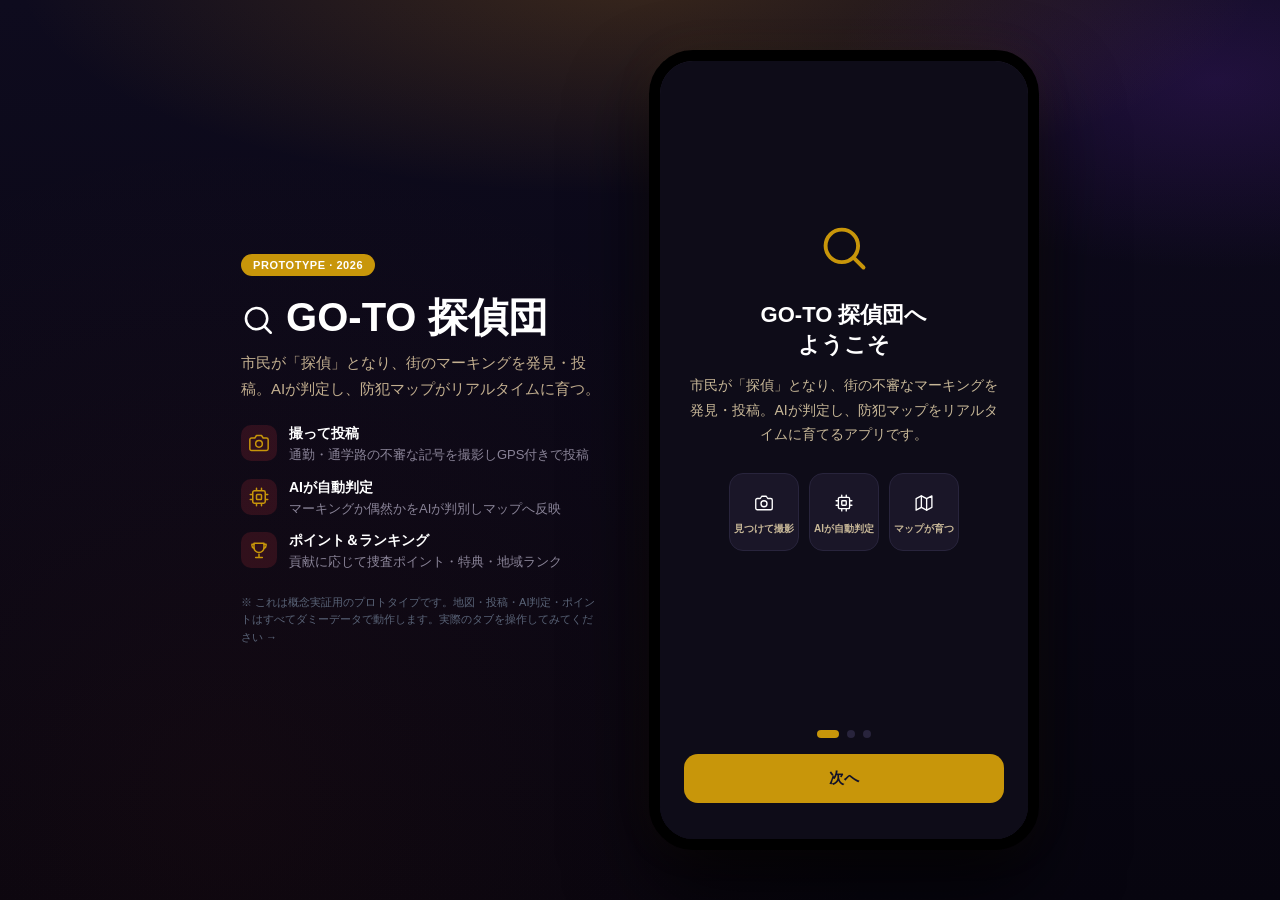
==== commit eda93ea9: "refactor: extract inline CSS into styles.css" ====
--- a/index.html
+++ b/index.html
@@ -35,1724 +35,8 @@
 <link rel="stylesheet" href="vendor/leaflet/leaflet.css" />
 <link rel="stylesheet" href="vendor/leaflet/MarkerCluster.css" />
 <link rel="stylesheet" href="vendor/leaflet/MarkerCluster.Default.css" />
-<style>
-  :root {
-    --night: #0E0C18;
-    --night2: #1A1628;
-    --navy: #1F1A38;
-    --red: #E63946;
-    --red-dk: #b71f2b;
-    --blue: #5B7FA6;
-    --green: #2D6A4F;
-    --gold: #D4A820;
-    --light: #F5EDDC;
-    --ink: #ECEAF2;   /* データ数値用ニュートラル（金と視覚的に分離） */
-    --accent-ink: #fff;  /* アクセント色上の文字色（アクセント毎に上書き） */
-    --gray: #8A8498;
-    --line: #28243C;
-  }
-  /* アクセントテーマ（chromeのアクセント色のみ変更。危険＝赤の意味色は据え置き） */
-  [data-accent="amber"]  { --red:#C8960A; --red-dk:#96700A; --accent-ink:#12122a; }
-  [data-accent="blue"]   { --red:#3E8FD0; --red-dk:#2c6aa0; --accent-ink:#12122a; }
-  [data-accent="green"]  { --red:#2FA56E; --red-dk:#1f7350; --accent-ink:#12122a; }
-  [data-accent="purple"] { --red:#8B5CF6; --red-dk:#6d3ed6; --accent-ink:#12122a; }
-  [data-accent="pink"]   { --red:#EC4899; --red-dk:#be2d72; --accent-ink:#12122a; }
-  * { box-sizing: border-box; margin: 0; padding: 0; -webkit-tap-highlight-color: transparent; }
-  body {
-    font-family: -apple-system, "Segoe UI", "Hiragino Sans", "Meiryo", sans-serif;
-    background:
-      radial-gradient(ellipse 75% 38% at 50% -3%, rgba(212,140,20,.22), transparent 65%),
-      radial-gradient(ellipse 55% 38% at 95% 9%, rgba(110,40,190,.20), transparent 55%),
-      radial-gradient(circle at 18% 88%, rgba(180,60,20,.06), transparent 50%),
-      linear-gradient(180deg, #0E0B1E 0%, #07050F 100%);
-    background-attachment: fixed;
-    min-height: 100vh;
-    display: flex;
-    align-items: center;
-    justify-content: center;
-    gap: 48px;
-    padding: 40px 20px;
-    color: #fff;
-    flex-wrap: wrap;
-  }
-
-  /* ── Side panel ── */
-  .pitch {
-    max-width: 360px;
-  }
-  .pitch .badge {
-    display: inline-block;
-    background: var(--red);
-    color: #fff;
-    font-size: 11px;
-    font-weight: 700;
-    padding: 5px 12px;
-    border-radius: 20px;
-    letter-spacing: .05em;
-    margin-bottom: 18px;
-  }
-  .pitch h1 { font-size: 40px; line-height: 1.15; margin-bottom: 10px; }
-  .pitch h1 .glass { font-size: 38px; }
-  .pitch .lead { color: #C4B090; font-size: 15px; line-height: 1.7; margin-bottom: 24px; }
-  .pitch .feat { display: flex; gap: 12px; margin-bottom: 14px; align-items: flex-start; }
-  .pitch .feat .ic-box {
-    width: 36px; height: 36px; border-radius: 10px; flex-shrink: 0;
-    display: flex; align-items: center; justify-content: center;
-    background: rgba(230,57,70,.15); color: var(--red);
-  }
-  .hdr-ic { color: var(--gray); }
-  .statusbar .sb-ic { display: inline-flex; align-items: center; gap: 5px; }
-  .pitch .feat .tx b { display: block; font-size: 14px; margin-bottom: 2px; }
-  .pitch .feat .tx span { font-size: 13px; color: var(--gray); line-height: 1.5; }
-  .pitch .note { margin-top: 22px; font-size: 11px; color: #5a6478; line-height: 1.6; }
-
-  /* ── Phone frame ── */
-  .phone {
-    width: 390px; height: 800px;
-    background: var(--night);
-    border-radius: 44px;
-    border: 11px solid #000;
-    box-shadow: 0 40px 80px rgba(0,0,0,.7), inset 0 0 0 2px #28243c, 0 0 40px rgba(180,130,0,.07);
-    position: relative;
-    overflow: hidden;
-    flex-shrink: 0;
-  }
-  .notch {
-    position: absolute; top: 0; left: 50%; transform: translateX(-50%);
-    width: 150px; height: 28px; background: #000;
-    border-radius: 0 0 18px 18px; z-index: 50;
-  }
-  .statusbar {
-    position: absolute; top: 0; left: 0; right: 0; height: 44px;
-    display: flex; align-items: center; justify-content: space-between;
-    padding: 0 26px; font-size: 13px; font-weight: 600; z-index: 40;
-    color: #fff;
-  }
-  .screen {
-    position: absolute; top: 44px; bottom: 78px; left: 0; right: 0;
-    overflow-y: auto; overflow-x: hidden;
-  }
-  .screen::-webkit-scrollbar { width: 0; }
-
-  /* ── Tab bar ── */
-  .tabbar {
-    position: absolute; bottom: 0; left: 0; right: 0; height: 78px;
-    background: rgba(10,8,18,.95);
-    backdrop-filter: blur(14px);
-    border-top: 1px solid var(--line);
-    display: flex; z-index: 45; padding-bottom: 14px;
-  }
-  .tab {
-    flex: 1; display: flex; flex-direction: column; align-items: center; justify-content: center;
-    gap: 3px; cursor: pointer; color: #5a6478; font-size: 10px; transition: color .15s;
-    border: none; background: none; padding-top: 10px;
-  }
-  .tab svg { width: 23px; height: 23px; stroke: currentColor; fill: none; stroke-width: 1.8; }
-  /* 線画アイコン共通（絵文字の置き換え） */
-  .ic {
-    stroke: currentColor; fill: none; stroke-width: 1.8;
-    stroke-linecap: round; stroke-linejoin: round;
-    vertical-align: -.16em; flex-shrink: 0;
-  }
-  .tab.active { color: var(--red); }
-  .tab.active svg { filter: drop-shadow(0 0 3px currentColor); }
-  .tab.active::after {
-    content: ''; position: absolute; bottom: 16px; left: 50%; transform: translateX(-50%);
-    width: 3px; height: 3px; border-radius: 50%; background: var(--red);
-    box-shadow: 0 0 6px 2px rgba(230,57,70,.6);
-  }
-  .tab.cam {
-    position: relative;
-  }
-  .tab.cam .cambtn {
-    width: 56px; height: 56px; border-radius: 50%;
-    background: var(--red); display: flex; align-items: center; justify-content: center;
-    margin-top: -22px; box-shadow: 0 8px 18px rgba(230,57,70,.5);
-    border: 3px solid var(--night);
-    animation: cambtn-glow 2.2s ease-in-out infinite;
-  }
-  @keyframes cambtn-glow {
-    0%,100% { box-shadow: 0 6px 16px rgba(230,57,70,.45), 0 0 0 0 rgba(230,57,70,0); }
-    50% { box-shadow: 0 10px 28px rgba(230,57,70,.78), 0 0 18px rgba(230,57,70,.22); }
-  }
-  .tab.cam .cambtn svg { width: 26px; height: 26px; stroke: #fff; }
-
-  .view { display: none; padding: 10px 14px 16px; animation: fade .25s; }
-  .view.active { display: block; }
-  /* マップはフェード対象外: アニメ中の transform が絶対配置 #map の包含ブロックになり
-     高さ0の瞬間を Leaflet がキャッシュしてしまう（ピン・タイルが描画されない） */
-  #view-map { animation: none; }
-  @keyframes fade { from { opacity: 0; transform: translateY(8px); } to { opacity: 1; } }
-
-  /* ── タブ切替時のスタッガー（リスト項目が順に立ち上がる）── */
-  @keyframes riseIn { from { opacity: 0; transform: translateY(12px); } to { opacity: 1; transform: none; } }
-  .view.anim-in .feed-item, .view.anim-in .book-row, .view.anim-in .rank-row,
-  .view.anim-in .team-row, .view.anim-in .stat, .view.anim-in .hero,
-  .view.anim-in .battle-card, .view.anim-in .myteam, .view.anim-in .my-contrib,
-  .view.anim-in .lv-nudge, .view.anim-in .book-progress {
-    animation: riseIn .4s cubic-bezier(.2,.8,.3,1) backwards;
-  }
-  .view.anim-in :is(.feed-item,.book-row,.rank-row,.team-row,.stat):nth-child(1) { animation-delay: .04s; }
-  .view.anim-in :is(.feed-item,.book-row,.rank-row,.team-row,.stat):nth-child(2) { animation-delay: .08s; }
-  .view.anim-in :is(.feed-item,.book-row,.rank-row,.team-row,.stat):nth-child(3) { animation-delay: .12s; }
-  .view.anim-in :is(.feed-item,.book-row,.rank-row,.team-row,.stat):nth-child(4) { animation-delay: .16s; }
-  .view.anim-in :is(.feed-item,.book-row,.rank-row,.team-row,.stat):nth-child(5) { animation-delay: .20s; }
-  .view.anim-in :is(.feed-item,.book-row,.rank-row,.team-row,.stat):nth-child(6) { animation-delay: .24s; }
-  .view.anim-in :is(.feed-item,.book-row,.rank-row,.team-row,.stat):nth-child(7) { animation-delay: .28s; }
-  .view.anim-in :is(.feed-item,.book-row,.rank-row,.team-row,.stat):nth-child(n+8) { animation-delay: .32s; }
-  .view.anim-in .battle-card { animation-delay: .10s; }
-  .view.anim-in .my-contrib { animation-delay: .24s; }
-
-  /* ── Common cards ── */
-  .hdr {
-    display: flex; align-items: center; justify-content: space-between;
-    position: sticky; top: 0; z-index: 30;
-    margin: -10px -14px 10px; padding: 10px 14px 9px;
-    background: rgba(14,12,24,.86); backdrop-filter: blur(12px);
-    border-bottom: 1px solid var(--line);
-  }
-  .hdr h2 { font-size: 20px; font-weight: 800; }
-  .hdr .sub { font-size: 11px; color: var(--gray); margin-top: 1px; }
-  .card {
-    background: var(--night2); border-radius: 16px; padding: 14px 16px; margin-bottom: 10px;
-    border: 1px solid rgba(212,168,32,.16);
-  }
-
-  /* ── Home hero ── */
-  .hero {
-    background: linear-gradient(150deg, #2A2140 0%, #1A1428 70%);
-    border-radius: 18px; padding: 12px 16px 0; margin-bottom: 12px; position: relative; overflow: hidden;
-    cursor: pointer; border: 1px solid rgba(212,168,32,.35);
-    transition: border-color .4s ease, box-shadow .4s ease;
-  }
-  .hero .pt { color: var(--gold); }
-  .hero .role { color: var(--gold); opacity: 1; }
-  .hero .lvbar { background: rgba(255,255,255,.12); }
-  .hero .lvbar i { background: var(--gold); }
-  .hero .lvtx { color: var(--gray); opacity: 1; }
-  .hero .lvtx .perk-hint { color: var(--gold); }
-  .hero-today { border-top-color: var(--line); }
-  .hero-cell { border-right-color: var(--line); }
-  .fc-badge { background: rgba(0,0,0,.35); }
-  .hero .glasswm { position: absolute; right: -14px; top: -18px; opacity: .09; color: #fff; }
-  .hero .hero-top { display: flex; align-items: center; justify-content: space-between; margin-bottom: 8px; }
-  .hero .hero-id { display: flex; flex-direction: column; }
-  .hero .role { font-size: 11px; opacity: .8; }
-  .hero .name { font-size: 16px; font-weight: 800; margin-top: 1px; }
-  .hero .ptrow { display: flex; align-items: baseline; gap: 6px; }
-  .hero .pt { font-size: 32px; font-weight: 800; line-height: 1; }
-  .hero .ptlbl { font-size: 12px; opacity: .9; }
-  .hero .lvbar { height: 6px; background: rgba(255,255,255,.25); border-radius: 5px; margin-top: 8px; overflow: hidden; }
-  .hero .lvbar i { display: block; height: 100%; width: 68%; background: #fff; border-radius: 5px; }
-  .hero .lvtx { font-size: 10px; opacity: .92; margin-top: 5px; display: flex; align-items: center; justify-content: space-between; gap: 8px; }
-  .hero .lvtx .perk-hint { font-weight: 700; opacity: .95; white-space: nowrap; }
-  .hero-right { display: flex; flex-direction: column; align-items: flex-end; gap: 5px; }
-  .fc-badge { font-size: 10px; font-weight: 700; padding: 4px 9px; border-radius: 9px; background: rgba(0,0,0,.25); white-space: nowrap; cursor: pointer; }
-  .hero-today { display: grid; grid-template-columns: 1fr 1fr 1fr; border-top: 1px solid rgba(255,255,255,.13); margin: 10px -16px 0; }
-  .hero-cell { padding: 9px 5px; text-align: center; border-right: 1px solid rgba(255,255,255,.1); cursor: pointer; transition: background .12s; }
-  .hero-cell:last-child { border-right: none; }
-  .hero-cell:active { background: rgba(0,0,0,.12); }
-  .hero-cell .hc-ic { font-size: 13px; line-height: 1; }
-  .hero-cell b { display: block; font-size: 15px; font-weight: 800; color: rgba(255,255,255,.8); margin: 2px 0 1px; }
-  .hero-cell span { font-size: 10px; opacity: .72; }
-  .hero-cell.active b { color: #ffd77a; }
-  .hero-cell.done b { color: #a0f0c0; }
-
-  /* 累計スタットはヒーロー内「今日」の3値と同型・同格で連続していたため、
-     面と枠を外した軽いインライン1行に落として階層をつくる */
-  .statgrid { display: flex; justify-content: space-around; align-items: flex-start;
-    gap: 6px; margin: 2px 0 12px; padding: 0 4px; }
-  .stat { text-align: center; cursor: pointer; position: relative; overflow: hidden; padding: 4px 2px; }
-  .stat b { font-size: 16px; font-weight: 800; color: var(--ink); }
-  .stat .stat-ic { margin-right: 5px; color: var(--gray); }
-  .stat .stat-lbl { font-size: 11px; color: var(--gray); margin-left: 5px; }
-  .stat-tip { font-size: 10px; color: var(--gold); text-align: center; max-height: 0; overflow: hidden;
-    transition: max-height .25s ease; pointer-events: none; }
-  .stat-tip.show { max-height: 16px; }
-
-  .sec-title {
-    font-size: 12px; font-weight: 800; color: #8a8faa; margin: 14px 0 8px;
-    display: flex; align-items: center; gap: 6px; letter-spacing: .05em; text-transform: uppercase;
-  }
-  .sec-title::before { content:''; display:inline-block; width:3px; height:14px; border-radius:2px; background:var(--red); flex-shrink:0; }
-
-  .mission { display: flex; align-items: center; gap: 11px; padding: 11px 14px; }
-  .mission .mi { width: 38px; height: 38px; border-radius: 11px; background: rgba(69,123,157,.2); display: flex; align-items: center; justify-content: center; font-size: 20px; flex-shrink: 0; }
-  .mission .mt { flex: 1; }
-  .mission .mt b { font-size: 13px; }
-  .mission .mt span { font-size: 11px; color: var(--gray); display: block; margin-top: 1px; }
-  .mission .mr { font-size: 13px; font-weight: 800; color: var(--gold); white-space: nowrap; }
-  .mission .m-bar { height: 5px; background: var(--night); border-radius: 3px; margin-top: 7px; overflow: hidden; }
-  .mission .m-bar i { display: block; height: 100%; background: var(--gold); border-radius: 3px; transition: width .4s ease; }
-  .mission.weekly .mi { background: rgba(244,162,97,.2); }
-  .mission.weekly .m-bar i { background: linear-gradient(90deg, var(--gold), var(--red)); }
-
-  #feed { margin-bottom: 8px; }
-  .feed-item { display: flex; gap: 12px; align-items: flex-start; padding: 11px 0; border-bottom: 1px solid var(--line); cursor: pointer; }
-  .feed-item:first-child { border-top: 1px solid var(--line); }
-  .feed-item:last-child { border-bottom: none; }
-  .feed-item .thumb { width: 48px; height: 48px; border-radius: 10px; font-size: 24px; display: flex; align-items: center; justify-content: center; flex-shrink: 0; }
-  .feed-item .ft { flex: 1; }
-  .feed-item .ft b { font-size: 13px; }
-  .feed-item .ft span { font-size: 11px; color: var(--gray); display: block; margin-top: 1px; }
-  .chip { font-size: 10px; padding: 2px 8px; border-radius: 10px; font-weight: 700; }
-  .chip.ok { background: rgba(230,57,70,.22); color: #ff9aa3; }
-  .chip.warn { background: rgba(244,162,97,.22); color: #F4A261; }
-  .chip.ng { background: rgba(100,116,139,.25); color: #9aa6ba; }
-  .chip.resolved { background: rgba(59,130,246,.2); color: #7dd3fc; }
-
-  /* ── Resolve feature ── */
-  .feed-item.resolved .thumb { opacity: .55; filter: grayscale(.45); }
-  .resolve-btn { width: 100%; margin-top: 14px; padding: 13px; background: rgba(59,130,246,.15);
-    border: 1px solid rgba(59,130,246,.4); border-radius: 14px; color: #7dd3fc;
-    font-size: 14px; font-weight: 700; cursor: pointer; transition: background .15s, transform .1s; }
-  .resolve-btn:active { background: rgba(59,130,246,.28); transform: scale(.97); }
-  .resolve-badge { display: flex; align-items: center; gap: 10px; margin-top: 14px;
-    padding: 12px 14px; background: rgba(59,130,246,.12); border-radius: 12px;
-    border: 1.5px solid rgba(59,130,246,.3); }
-  .resolve-badge .rb-ic { font-size: 22px; }
-  .resolve-badge .rb-tx { flex: 1; }
-  .resolve-badge .rb-tx b { font-size: 13px; color: #7dd3fc; display: block; }
-  .resolve-badge .rb-tx span { font-size: 11px; color: var(--gray); }
-
-  /* ── Mission done state ── */
-  .mission.done { opacity: .6; border-color: rgba(45,106,79,.45); background: rgba(45,106,79,.07); }
-  .mission.done .mi { background: rgba(45,106,79,.25) !important; }
-  .mission.done .mt b { text-decoration: line-through; text-decoration-color: rgba(110,231,168,.5); }
-  .m-action { background:var(--gold); color:#12122a; border:none; border-radius:10px; padding:5px 10px; font-size:11px; font-weight:800; cursor:pointer; white-space:nowrap; flex-shrink:0; margin-left:6px; }
-  .m-action:active { opacity:.75; }
-  .done-badge { font-size: 12px; font-weight: 800; color: #6ee7a8; white-space: nowrap; }
-
-  /* ── Level up overlay ── */
-  .levelup {
-    position: absolute; inset: 0; z-index: 200;
-    background: rgba(12,12,28,.9); backdrop-filter: blur(6px);
-    display: flex; flex-direction: column; align-items: center; justify-content: center;
-    text-align: center; padding: 24px;
-    animation: lvshow 3.2s forwards; pointer-events: none;
-  }
-  @keyframes lvshow { 0%{opacity:0} 8%{opacity:1} 75%{opacity:1} 100%{opacity:0} }
-  .levelup .lv-big { color: var(--gold); animation: lvbounce .5s .25s ease-out both; margin-bottom: 12px; line-height: 0; }
-  @keyframes lvbounce { from{transform:scale(0)} 80%{transform:scale(1.15)} to{transform:scale(1)} }
-  .levelup h3 { font-size: 26px; font-weight: 800; margin-bottom: 8px; color: var(--gold); }
-  .levelup .lv-sub { font-size: 14px; color: #C8B898; line-height: 1.7; }
-
-  /* ── Tab notification badge ── */
-  .tab { position: relative; }
-  .tab-badge {
-    position: absolute; top: 5px; left: calc(50% + 5px); right: auto;
-    background: var(--red); color: #fff; border-radius: 10px;
-    font-size: 10px; font-weight: 800; min-width: 16px; height: 16px;
-    display: flex; align-items: center; justify-content: center; padding: 0 3px;
-    line-height: 1; border: 2px solid var(--night); cursor: pointer; z-index: 1;
-  }
-
-  /* ── Onboarding ── */
-  .onboard {
-    position: absolute; inset: 0; z-index: 300;
-    background: var(--night); display: flex; flex-direction: column;
-    transition: opacity .4s;
-  }
-  .onboard.gone { opacity: 0; pointer-events: none; }
-  .ob-wrap { flex: 1; position: relative; overflow: hidden; }
-  .ob-slide {
-    position: absolute; inset: 0; display: flex; flex-direction: column;
-    align-items: center; justify-content: center; padding: 40px 28px;
-    text-align: center; transition: transform .35s ease;
-  }
-  .ob-icon { color: var(--red); margin-bottom: 26px; line-height: 0; }
-  .ob-title { font-size: 22px; font-weight: 800; line-height: 1.35; margin-bottom: 14px; }
-  .ob-desc { font-size: 14px; color: #C8B898; line-height: 1.75; }
-  .ob-feats { display: flex; gap: 10px; margin-top: 26px; }
-  .ob-feat { flex: 1; background: var(--night2); border: 1px solid var(--line); border-radius: 14px; padding: 14px 4px; text-align: center; min-width: 0; }
-  .ob-feat span { font-size: 24px; display: block; margin-bottom: 6px; line-height: 1; }
-  .ob-feat b { font-size: 10px; font-weight: 700; color: #C8B898; white-space: nowrap; }
-  .ob-dots { display: flex; gap: 8px; justify-content: center; padding: 18px 0 4px; }
-  .ob-dot { width: 8px; height: 8px; border-radius: 50%; background: var(--line); transition: all .25s; }
-  .ob-dot.on { background: var(--red); width: 22px; border-radius: 4px; }
-  .ob-foot { padding: 12px 24px 36px; }
-
-  /* ── Detail modal ── */
-  .detail-modal {
-    position: absolute; inset: 0; z-index: 1100;
-    background: var(--night); overflow-y: auto;
-    transform: translateY(100%); transition: transform .32s cubic-bezier(.4,0,.2,1);
-  }
-  .detail-modal.open { transform: translateY(0); }
-  .detail-modal::-webkit-scrollbar { width: 0; }
-  .dm-head { display: flex; align-items: center; gap: 12px; padding: 52px 18px 0; margin-bottom: 4px; }
-  .dm-back { background: none; border: none; color: #fff; font-size: 22px; cursor: pointer; line-height: 1; }
-  .dm-mark { font-size: 72px; text-align: center; margin: 10px 0 8px; line-height: 1; }
-  .dm-label { font-size: 18px; font-weight: 800; text-align: center; margin-bottom: 6px; }
-  .dm-meta { text-align: center; margin-bottom: 16px; }
-  .dm-badge { font-size: 12px; font-weight: 700; padding: 4px 12px; border-radius: 20px; }
-  .conf-row { display: flex; align-items: center; gap: 10px; margin: 0 0 12px; }
-  .conf-row .conf-lbl { font-size: 12px; color: var(--gray); white-space: nowrap; }
-  .conf-bar { flex: 1; height: 8px; border-radius: 5px; background: var(--night2); overflow: hidden; border: 1px solid var(--line); }
-  .conf-bar i { display: block; height: 100%; border-radius: 5px; }
-  .conf-val { font-size: 13px; font-weight: 800; min-width: 36px; text-align: right; }
-  .ai-comment { font-size: 13px; color: #C0B090; line-height: 1.65; padding: 12px 14px; background: var(--night2); border-radius: 12px; border: 1px solid var(--line); margin-bottom: 14px; }
-  .catalog-link { display: flex; align-items: center; gap: 12px; background: var(--night2); border-radius: 12px; border: 1px solid var(--line); padding: 12px 14px; margin-bottom: 24px; cursor: pointer; }
-  .catalog-link .cl-icon { font-size: 30px; flex-shrink: 0; }
-  .catalog-link .cl-info b { font-size: 13px; display: block; }
-  .catalog-link .cl-info span { font-size: 11px; color: var(--gray); }
-
-  /* ── Book (handbook) tab ── */
-  .book-row { display:flex; gap:12px; align-items:center; background:var(--night2); border-radius:14px; padding:11px 14px; margin-bottom:8px; border:1px solid var(--line); cursor:pointer; transition:background .15s; }
-  .book-row:active { background:var(--navy); }
-  .book-row-mark { font-size:26px; width:44px; height:44px; border-radius:12px; display:flex; align-items:center; justify-content:center; flex-shrink:0; position:relative; }
-  .br-found {
-    position:absolute; right:-5px; top:-5px; width:17px; height:17px; border-radius:50%;
-    background:var(--gold); color:#12122a; font-size:10px; font-weight:800;
-    display:flex; align-items:center; justify-content:center; border:2px solid var(--night2);
-  }
-  .book-progress { display:flex; align-items:center; gap:10px; margin-bottom:10px; font-size:12px; color:var(--gray); font-weight:700; }
-  .book-progress b { color:var(--gold); }
-  .book-progress .bp-bar { flex:1; height:6px; background:var(--night2); border:1px solid var(--line); border-radius:4px; overflow:hidden; }
-  .book-progress .bp-bar i { display:block; height:100%; background:var(--gold); border-radius:4px; transition:width .4s ease; }
-  .chip.found { background:rgba(212,168,32,.2); color:var(--gold); }
-  .book-row-info { flex:1; min-width:0; }
-  .book-row-info b { font-size:13px; display:block; margin-bottom:3px; }
-  .book-row-freq { font-size:10px; color:var(--gray); }
-  .book-row-arr { color:var(--gray); font-size:18px; flex-shrink:0; }
-  .book-sheet { position:absolute; left:0; right:0; bottom:0; z-index:1100; background:rgba(18,18,42,.98); backdrop-filter:blur(14px); border-top:1px solid var(--line); border-radius:20px 20px 0 0; padding:14px 20px 28px; transform:translateY(110%); transition:transform .3s ease; box-shadow:0 -10px 30px rgba(0,0,0,.5); max-height:80%; display:flex; flex-direction:column; }
-  .book-sheet.open { transform:translateY(0); }
-  .book-sheet .grab { width:40px; height:4px; border-radius:3px; background:#3a3a55; margin:0 auto 16px; flex-shrink:0; }
-  .bs-head { display:flex; align-items:center; gap:16px; margin-bottom:16px; }
-  .bs-icon { font-size:42px; width:68px; height:68px; border-radius:18px; display:flex; align-items:center; justify-content:center; flex-shrink:0; }
-  .bs-title { flex:1; }
-  .bs-title b { font-size:16px; font-weight:800; display:block; margin-bottom:5px; }
-  .bs-close { background:none; border:none; color:var(--gray); font-size:22px; cursor:pointer; padding:4px; line-height:1; align-self:flex-start; }
-  .bs-body { overflow-y:auto; flex:1; }
-  .bs-body::-webkit-scrollbar { width:0; }
-  .bs-section { margin-bottom:14px; }
-  .bs-label { font-size:10px; font-weight:800; color:var(--gray); letter-spacing:.1em; margin-bottom:6px; }
-  .bs-text { font-size:13px; color:#C0B090; line-height:1.7; }
-  .bs-examples { display:flex; flex-wrap:wrap; gap:6px; }
-  .bs-ex-chip { font-size:11px; background:var(--night); border:1px solid var(--line); border-radius:8px; padding:4px 10px; color:var(--fg); }
-  .bs-cam-btn { width:100%; margin-top:16px; background:var(--gold); color:#12122a; font-weight:800; font-size:14px; border:none; border-radius:14px; padding:14px; cursor:pointer; }
-
-  /* ── Map ── */
-  #map { position: absolute; top: 44px; bottom: 78px; left: 0; right: 0; }
-  .map-overlay {
-    position: absolute; top: 54px; left: 12px; right: 12px; z-index: 1000;
-    display: flex; gap: 8px; flex-wrap: wrap;
-  }
-  .map-pill {
-    background: rgba(18,18,42,.9); backdrop-filter: blur(8px);
-    border: 1px solid var(--line); border-radius: 20px; padding: 7px 13px;
-    font-size: 12px; font-weight: 600; display: flex; align-items: center; gap: 6px; cursor: pointer;
-  }
-  .map-pill .dot { width: 9px; height: 9px; border-radius: 50%; }
-  .map-pill.active { background: var(--red); border-color: var(--red); color: #fff; }
-  .map-pill.filter-danger.on { background:rgba(230,57,70,.88); border-color:#E63946; color:#fff; }
-  .map-pill.filter-warn.on   { background:rgba(244,162,97,.88); border-color:#F4A261; color:#12122a; }
-  .map-pill.filter-safe.on   { background:rgba(100,116,139,.88); border-color:#64748B; color:#fff; }
-  .mark-sheet { position:absolute; left:0; right:0; bottom:78px; z-index:1100; background:rgba(18,18,42,.98); backdrop-filter:blur(14px); border-top:1px solid var(--line); border-radius:20px 20px 0 0; padding:14px 18px 24px; transform:translateY(110%); transition:transform .3s ease; box-shadow:0 -10px 30px rgba(0,0,0,.5); max-height:76%; display:flex; flex-direction:column; }
-  .mark-sheet.open { transform:translateY(0); }
-  .mark-sheet .grab { width:40px; height:4px; border-radius:3px; background:#3a3a55; margin:0 auto 14px; flex-shrink:0; }
-  .ms-head { display:flex; align-items:center; gap:14px; margin-bottom:14px; padding-bottom:14px; border-bottom:1px solid var(--line); }
-  .ms-icon { font-size:34px; width:60px; height:60px; border-radius:16px; display:flex; align-items:center; justify-content:center; flex-shrink:0; }
-  .ms-info { flex:1; min-width:0; }
-  .ms-info b { font-size:15px; font-weight:800; display:block; margin-bottom:4px; }
-  .ms-meta { display:flex; align-items:center; gap:8px; flex-wrap:wrap; margin-top:4px; }
-  .ms-close { background:none; border:none; color:var(--gray); font-size:22px; cursor:pointer; padding:4px; line-height:1; align-self:flex-start; flex-shrink:0; }
-  .ms-body { overflow-y:auto; flex:1; }
-  .ms-body::-webkit-scrollbar { width:0; }
-  .ms-who { font-size:11px; color:var(--gray); margin-bottom:10px; }
-  .ms-resolve-btn { width:100%; margin-top:14px; padding:13px; background:rgba(59,130,246,.15); border:1px solid rgba(59,130,246,.35); border-radius:14px; color:#7dd3fc; font-size:14px; font-weight:700; cursor:pointer; }
-  .ms-resolve-btn:active { background:rgba(59,130,246,.28); }
-  .ms-book-link { width:100%; margin-top:10px; padding:12px; background:none; border:1px solid var(--line); border-radius:14px; color:#C0B090; font-size:13px; font-weight:700; cursor:pointer; font-family:inherit; }
-  .ms-book-link:active { background:var(--navy); }
-  .ms-resolved-badge { display:flex; align-items:center; gap:10px; margin-top:14px; background:rgba(59,130,246,.1); border:1px solid rgba(59,130,246,.25); border-radius:14px; padding:12px 14px; }
-
-  /* ── Area stats bottom sheet ── */
-  .area-sheet {
-    position: absolute; left: 0; right: 0; bottom: 78px; z-index: 1100;
-    background: rgba(18,18,42,.97); backdrop-filter: blur(14px);
-    border-top: 1px solid var(--line); border-radius: 20px 20px 0 0;
-    padding: 14px 18px 20px; transform: translateY(110%); transition: transform .3s ease;
-    box-shadow: 0 -10px 30px rgba(0,0,0,.5);
-  }
-  .area-sheet.open { transform: translateY(0); }
-  .area-sheet .grab { width: 40px; height: 4px; border-radius: 3px; background: #3a3a55; margin: 0 auto 12px; }
-  .area-sheet .as-hd { display: flex; align-items: center; justify-content: space-between; margin-bottom: 12px; }
-  .area-sheet .as-hd b { font-size: 16px; font-weight: 800; }
-  .area-sheet .as-hd .as-close { background: none; border: none; color: var(--gray); font-size: 20px; cursor: pointer; }
-  .danger-meter { height: 10px; border-radius: 6px; background: var(--night); overflow: hidden; margin: 6px 0 4px; border: 1px solid var(--line); }
-  .danger-meter i { display: block; height: 100%; border-radius: 6px; transition: width .5s; }
-  .as-score { display: flex; align-items: baseline; gap: 8px; margin-bottom: 4px; }
-  .as-score b { font-size: 30px; font-weight: 800; }
-  .as-score span { font-size: 12px; color: var(--gray); }
-  .as-grid { display: grid; grid-template-columns: 1fr 1fr 1fr; gap: 8px; margin-top: 12px; }
-  .as-cell { background: var(--night2); border: 1px solid var(--line); border-radius: 12px; padding: 10px 6px; text-align: center; }
-  .as-cell b { display: block; font-size: 20px; font-weight: 800; }
-  .as-cell span { font-size: 10px; color: var(--gray); }
-  /* 表示レイヤーの切替は地図下部にまとめる（上部は「今の状況」＋絞り込みに専念） */
-  .map-tools {
-    position: absolute; bottom: 90px; left: 12px; z-index: 1000;
-    display: flex; overflow: hidden;
-    background: rgba(18,18,42,.92); backdrop-filter: blur(8px);
-    border: 1px solid var(--line); border-radius: 12px;
-  }
-  .map-tool {
-    font-family: inherit; font-size: 11px; font-weight: 700; line-height: 1;
-    background: none; border: none; border-right: 1px solid var(--line);
-    color: var(--gray); padding: 10px 12px; cursor: pointer;
-    display: flex; align-items: center; gap: 5px; transition: background .2s, color .2s;
-  }
-  .map-tool:last-child { border-right: none; }
-  .map-tool.on { background: var(--red); color: var(--accent-ink); }
-
-  /* ── Patrol（パトロール記録） ── */
-  .patrol-fab {
-    position: absolute; right: 14px; bottom: 96px; z-index: 1001;
-    width: 58px; height: 58px; border-radius: 50%;
-    background: linear-gradient(135deg, var(--red), var(--red-dk));
-    border: 3px solid var(--night); cursor: pointer;
-    display: flex; flex-direction: column; align-items: center; justify-content: center;
-    box-shadow: 0 8px 20px rgba(0,0,0,.45); color: #fff; line-height: 1;
-    transition: transform .12s ease;
-  }
-  .patrol-fab:active { transform: scale(.9); }
-  .patrol-fab .pf-ic { font-size: 22px; }
-  .patrol-fab .pf-lbl { font-size: 9px; font-weight: 800; margin-top: 1px; }
-  .patrol-fab.live { animation: pf-pulse 1.4s infinite; }
-  @keyframes pf-pulse {
-    0%,100% { box-shadow: 0 8px 20px rgba(230,57,70,.45); }
-    50% { box-shadow: 0 8px 28px rgba(230,57,70,.9); }
-  }
-  /* ── デモモードインジケータ ── */
-  .demo-ind {
-    position: absolute; top: 54px; left: 50%; transform: translateX(-50%); z-index: 1400;
-    background: rgba(230,57,70,.92); color: #fff; font-size: 11px; font-weight: 800;
-    padding: 7px 14px; border-radius: 20px; white-space: nowrap;
-    box-shadow: 0 6px 18px rgba(0,0,0,.45); cursor: pointer;
-    animation: demoPulse 2s ease-in-out infinite;
-  }
-  @keyframes demoPulse { 0%,100% { opacity: 1; } 50% { opacity: .65; } }
-
-  /* ── タイムラプスHUD ── */
-  .tl-hud {
-    /* 下部の表示レイヤー切替バーに被らない高さに置く */
-    position: absolute; left: 50%; transform: translateX(-50%); bottom: 134px; z-index: 1050;
-    background: rgba(18,18,42,.95); backdrop-filter: blur(8px);
-    border: 1px solid rgba(212,168,32,.4); border-radius: 14px;
-    padding: 10px 18px 12px; display: none; text-align: center; min-width: 250px;
-    box-shadow: 0 8px 24px rgba(0,0,0,.45);
-  }
-  .tl-hud.on { display: block; }
-  .tl-hud b { font-size: 14px; font-weight: 800; color: var(--gold); }
-  .tl-hud .tl-meta { font-size: 11px; color: var(--gray); margin: 3px 0 8px; }
-  .tl-hud .tl-track { height: 5px; background: var(--night); border-radius: 3px; overflow: hidden; }
-  .tl-hud .tl-track i { display: block; height: 100%; background: linear-gradient(90deg, var(--gold), var(--red)); border-radius: 3px; }
-
-  .patrol-hud {
-    position: absolute; top: 54px; left: 12px; right: 12px; z-index: 1002;
-    background: rgba(14,12,24,.94); backdrop-filter: blur(10px);
-    border: 1.5px solid var(--red); border-radius: 16px;
-    padding: 12px 10px; display: none; gap: 4px;
-    box-shadow: 0 8px 24px rgba(0,0,0,.5);
-  }
-  .patrol-hud.show { display: grid; grid-template-columns: 1fr 1fr 1fr; }
-  .ph-cell { text-align: center; }
-  .ph-cell .ph-ic { font-size: 15px; line-height: 1; }
-  .ph-cell b { display: block; font-size: 20px; font-weight: 800; color: #fff; line-height: 1.2; }
-  .ph-cell.pts b { color: var(--gold); }
-  .patrol-walker {
-    font-size: 22px; line-height: 1; filter: drop-shadow(0 2px 4px rgba(0,0,0,.6));
-    transition: transform .5s linear;
-  }
-  /* パトロール完了オーバーレイ */
-  .patrol-done {
-    position: absolute; inset: 0; z-index: 1300;
-    background: rgba(12,12,28,.92); backdrop-filter: blur(8px);
-    display: none; flex-direction: column; align-items: center; justify-content: center;
-    text-align: center; padding: 28px; gap: 6px;
-  }
-  .patrol-done.show { display: flex; animation: fade .3s; }
-  .patrol-done .pd-ic { color: var(--gold); animation: pop .5s; line-height: 0; margin-bottom: 4px; }
-  .patrol-done h3 { font-size: 22px; font-weight: 800; }
-  .patrol-done .pd-stats { display: flex; gap: 22px; margin: 14px 0 6px; }
-  .patrol-done .pd-stat b { display: block; font-size: 26px; font-weight: 800; color: var(--ink); }
-  .patrol-done .pd-stat span { font-size: 11px; color: var(--gray); }
-  .patrol-done .pd-pts { font-size: 16px; font-weight: 800; color: #6ee7a8; margin-bottom: 16px; }
-  .patrol-done .pd-close {
-    background: var(--red); color: #fff; border: none; border-radius: 24px;
-    padding: 12px 34px; font-size: 14px; font-weight: 800; cursor: pointer;
-  }
-  @keyframes pop { 0% { transform: scale(.3); opacity: 0; } 70% { transform: scale(1.15); } 100% { transform: scale(1); opacity: 1; } }
-  .leaflet-popup-content-wrapper { background: var(--night2); color: #fff; border-radius: 12px; }
-  .leaflet-popup-tip { background: var(--night2); }
-  .leaflet-popup-content { margin: 12px 14px; font-size: 12px; }
-  .leaflet-popup-content b { font-size: 13px; }
-  .pin {
-    width: 26px; height: 26px; border-radius: 50% 50% 50% 0; transform: rotate(-45deg);
-    border: 2px solid #fff; box-shadow: 0 2px 6px rgba(0,0,0,.4);
-    display: flex; align-items: center; justify-content: center;
-  }
-  .pin span { transform: rotate(45deg); font-size: 12px; }
-
-  /* ── Camera flow ── */
-  /* ステージを画面の高さいっぱいに広げ、撮影・結果ともに縦中央に置く
-     （height:100% は親に高さが要る。.view は auto なので min-height で確保する） */
-  .cam-view { padding: 0 !important; }
-  /* .active と同じ詳細度で後勝ちさせる。素の .cam-view に display を置くと
-     非アクティブ時の .view{display:none} まで上書きしてしまう */
-  .cam-view.active { display: flex; flex-direction: column; min-height: 100%; }
-  /* height:100% は親の高さが不定だと auto に落ちるため、flex で伸ばす */
-  .cam-view .cam-stage { flex: 1; height: auto; }
-  .cam-stage {
-    height: 100%; display: flex; flex-direction: column; align-items: center; justify-content: center;
-    text-align: center; padding: 30px 24px;
-  }
-  .viewfinder {
-    width: 100%; aspect-ratio: 3/4; border-radius: 20px; position: relative; overflow: hidden;
-    background: linear-gradient(135deg, #2a2a45, #16162e);
-    display: flex; align-items: center; justify-content: center;
-    border: 1px solid var(--line); margin-bottom: 20px;
-  }
-  .viewfinder .corner { position: absolute; width: 28px; height: 28px; border: 3px solid rgba(255,255,255,.7); }
-  .viewfinder .c1 { top: 16px; left: 16px; border-right: none; border-bottom: none; border-radius: 8px 0 0 0; }
-  .viewfinder .c2 { top: 16px; right: 16px; border-left: none; border-bottom: none; border-radius: 0 8px 0 0; }
-  .viewfinder .c3 { bottom: 16px; left: 16px; border-right: none; border-top: none; border-radius: 0 0 0 8px; }
-  .viewfinder .c4 { bottom: 16px; right: 16px; border-left: none; border-top: none; border-radius: 0 0 8px 0; }
-  .viewfinder .target { font-size: 80px; opacity: .9; }
-  .viewfinder .scan {
-    position: absolute; left: 0; right: 0; height: 3px;
-    background: linear-gradient(90deg, transparent, var(--red), transparent);
-    box-shadow: 0 0 12px var(--red); animation: scanmove 1.6s ease-in-out infinite; display: none;
-  }
-  @keyframes scanmove { 0%,100% { top: 12%; } 50% { top: 88%; } }
-  .shutter {
-    width: 74px; height: 74px; border-radius: 50%; background: #fff; border: 5px solid rgba(255,255,255,.3);
-    cursor: pointer; transition: transform .1s;
-    display: flex; align-items: center; justify-content: center; font-size: 30px; line-height: 1;
-  }
-  .shutter:active { transform: scale(.92); }
-  .cam-hint { font-size: 13px; color: #C0B090; margin-bottom: 18px; line-height: 1.6; }
-
-  .ai-box { width: 100%; }
-  .ai-row { display: flex; align-items: center; gap: 10px; padding: 11px 0; opacity: .35; transition: opacity .3s; }
-  .ai-row.on { opacity: 1; }
-  .ai-row .spin {
-    width: 20px; height: 20px; border-radius: 50%; border: 2.5px solid var(--line); border-top-color: var(--red);
-    animation: spin .7s linear infinite; flex-shrink: 0;
-  }
-  .ai-row.done .spin { border: none; background: var(--green); position: relative; animation: none; }
-  .ai-row.done .spin::after { content: "✓"; position: absolute; inset: 0; display: flex; align-items: center; justify-content: center; font-size: 13px; }
-  @keyframes spin { to { transform: rotate(360deg); } }
-  .ai-row span { font-size: 13px; }
-
-  .result-card { width: 100%; text-align: center; }
-  /* 副次アクションは横並び1行にして、主アクション「マップに反映」を際立たせる */
-  .rc-secondary { display: flex; gap: 10px; }
-  .rc-secondary .btn.ghost { margin-top: 10px; font-size: 14px; padding: 13px 8px; }
-  .result-card .big { font-size: 60px; margin-bottom: 8px; }
-  .result-card .rc-mark {
-    display: inline-flex; width: 96px; height: 96px; border-radius: 24px;
-    align-items: center; justify-content: center; font-size: 50px; margin-bottom: 10px;
-  }
-  /* 実カメラ */
-  .viewfinder .cam-video, .viewfinder .cam-shot {
-    position: absolute; inset: 0; width: 100%; height: 100%;
-    object-fit: cover; border-radius: inherit; display: none;
-  }
-  .cam-stage.live .cam-video { display: block; }
-  .cam-stage.live .target { display: none; }
-  .viewfinder .cam-shot { display: block; filter: brightness(.75); }
-  .result-card .rc-photo { position: relative; width: 190px; margin: 0 auto 16px; }
-  .result-card .rc-photo img { width: 100%; height: 136px; object-fit: cover; border-radius: 18px; border: 1px solid var(--line); }
-  .result-card .rc-photo .rc-mark { position: absolute; right: -12px; bottom: -12px; width: 54px; height: 54px; font-size: 26px; border-radius: 15px; margin: 0; }
-  .result-card h3 { font-size: 22px; font-weight: 800; margin-bottom: 6px; }
-  .result-card .desc { font-size: 13px; color: #C0B090; line-height: 1.6; margin-bottom: 18px; }
-  .pt-pop {
-    background: linear-gradient(135deg, var(--gold), #e08a3c); color: #1a1a1a;
-    border-radius: 16px; padding: 16px; font-weight: 800; margin-bottom: 18px;
-  }
-  .pt-pop .n { font-size: 36px; }
-  .pt-pop .l { font-size: 12px; opacity: .8; }
-
-  .btn {
-    width: 100%; padding: 15px; border-radius: 14px; border: none; cursor: pointer;
-    font-size: 15px; font-weight: 700; font-family: inherit;
-  }
-  .btn.primary { background: var(--red); color: var(--accent-ink); }
-  .btn.ghost { background: transparent; color: #C0B090; border: 1px solid var(--line); margin-top: 10px; }
-
-  /* ── Ranking ── */
-  .rank-row { display: flex; align-items: center; gap: 12px; padding: 12px 0; border-bottom: 1px solid var(--line); }
-  .rank-row:last-child { border: none; }
-  .rank-row .pos { width: 28px; font-size: 16px; font-weight: 800; text-align: center; color: var(--gray); }
-  .rank-row .pos.g { color: #FFD700; } .rank-row .pos.s { color: #C0C0C0; } .rank-row .pos.b { color: #CD7F32; }
-  .rank-row .av { width: 40px; height: 40px; border-radius: 50%; display: flex; align-items: center; justify-content: center; font-size: 20px; flex-shrink: 0; }
-  .rank-row .rn { flex: 1; }
-  .rank-row .rn b { font-size: 14px; }
-  .rank-row .rn span { font-size: 11px; color: var(--gray); margin-left: 5px; }
-  .rank-row .rp { font-weight: 800; color: var(--gold); font-size: 14px; }
-  .rank-row.me { background: rgba(230,57,70,.1); border-radius: 12px; margin: 0 -8px; padding: 12px 8px; }
-
-  .seg { display: flex; background: var(--night2); border-radius: 12px; padding: 4px; margin-bottom: 16px; border: 1px solid var(--line); }
-  .seg button { flex: 1; padding: 9px; border: none; background: none; color: var(--gray); font-size: 12px; font-weight: 700; border-radius: 9px; cursor: pointer; font-family: inherit; }
-  .seg button.active { background: var(--red); color: #fff; }
-
-  /* ── Rank tabs (個人 / 探偵団) ── */
-  .rank-tabs { display: flex; gap: 8px; margin-bottom: 14px; }
-  .rank-tabs .rt {
-    flex: 1; padding: 10px; border: 1px solid var(--line); background: var(--night2);
-    color: var(--gray); font-size: 13px; font-weight: 800; border-radius: 12px; cursor: pointer; font-family: inherit;
-  }
-  .rank-tabs .rt.active { background: var(--red); border-color: var(--red); color: #fff; }
-
-  /* ── 今週の対抗戦 ── */
-  .battle-card {
-    background: var(--night2); border: 1px solid rgba(212,168,32,.3); border-radius: 16px;
-    padding: 14px 16px; margin-top: 10px;
-  }
-  .bc-head { display: flex; align-items: center; justify-content: space-between; margin-bottom: 12px; }
-  .bc-head b { font-size: 13px; font-weight: 800; }
-  .bc-days { font-size: 10px; font-weight: 800; color: var(--gold); background: rgba(212,168,32,.15); border: 1px solid rgba(212,168,32,.35); padding: 3px 9px; border-radius: 10px; }
-  .bc-sides { display: flex; align-items: center; gap: 8px; margin-bottom: 10px; }
-  .bc-side { flex: 1; text-align: center; opacity: .75; }
-  .bc-side.lead { opacity: 1; }
-  .bc-side .bc-emoji { font-size: 26px; display: block; margin-bottom: 2px; }
-  .bc-side b { display: block; font-size: 20px; font-weight: 800; }
-  .bc-side.me b { color: var(--gold); }
-  .bc-side:not(.me) b { color: #93c5e8; }
-  .bc-side span:last-child { font-size: 10px; color: var(--gray); }
-  .bc-vs { font-size: 11px; font-weight: 800; color: var(--gray); flex-shrink: 0; }
-  .bc-bar { display: flex; gap: 2px; height: 10px; border-radius: 6px; overflow: hidden; background: rgba(0,0,0,.3); }
-  .bc-bar i { display: block; height: 100%; }
-  .bc-bar .bc-mine { background: var(--gold); border-radius: 6px 0 0 6px; }
-  .bc-bar .bc-rival { background: #5B7FA6; border-radius: 0 6px 6px 0; }
-  .bc-foot { display: flex; align-items: center; justify-content: space-between; margin-top: 10px; }
-  .bc-foot > span { font-size: 12px; font-weight: 700; color: #aab4c8; }
-  .bc-cta { background: none; border: 1px solid var(--line); border-radius: 10px; color: var(--gold); font-size: 11px; font-weight: 800; padding: 7px 12px; cursor: pointer; font-family: inherit; }
-  .bc-cta:active { background: var(--navy); }
-
-  /* ── My team card ── */
-  .myteam {
-    background: linear-gradient(135deg, #2A1F40 0%, #1A1428 100%);
-    border: 1px solid var(--line); border-radius: 18px; padding: 16px; position: relative; overflow: hidden;
-  }
-  .myteam .mt-top { display: flex; align-items: center; gap: 12px; margin-bottom: 14px; }
-  .myteam .mt-emoji { font-size: 38px; line-height: 1; }
-  .myteam .mt-name b { font-size: 16px; font-weight: 800; display: block; }
-  .myteam .mt-name span { font-size: 11px; color: #9fb6cc; }
-  .myteam .mt-rankbadge { margin-left: auto; background: var(--gold); color: #1a1a1a; font-size: 13px; font-weight: 800; padding: 5px 12px; border-radius: 20px; white-space: nowrap; }
-  .myteam .mt-stats { display: grid; grid-template-columns: 1fr 1fr 1fr; gap: 10px; }
-  .myteam .mt-cell { background: rgba(0,0,0,.22); border-radius: 12px; padding: 10px 6px; text-align: center; }
-  .myteam .mt-cell b { display: block; font-size: 18px; font-weight: 800; }
-  .myteam .mt-cell span { font-size: 10px; color: #9fb6cc; }
-
-  /* ── Team leaderboard row ── */
-  .team-row { display: flex; align-items: center; gap: 12px; padding: 12px 0; border-bottom: 1px solid var(--line); }
-  .team-row:last-child { border: none; }
-  .team-row.mine { background: rgba(69,123,157,.14); border-radius: 12px; margin: 0 -8px; padding: 12px 8px; }
-  .team-row .tr-pos { width: 26px; font-size: 15px; font-weight: 800; text-align: center; color: var(--gray); }
-  .team-row .tr-pos.g { color: #FFD700; } .team-row .tr-pos.s { color: #C0C0C0; } .team-row .tr-pos.b { color: #CD7F32; }
-  .team-row .tr-emoji { width: 40px; height: 40px; border-radius: 12px; background: var(--night); display: flex; align-items: center; justify-content: center; font-size: 22px; flex-shrink: 0; }
-  .team-row .tr-info { flex: 1; }
-  .team-row .tr-info b { font-size: 14px; }
-  .team-row .tr-info span { font-size: 11px; color: var(--gray); display: block; }
-  .team-row .tr-pt { font-weight: 800; color: var(--blue); font-size: 14px; }
-  .team-switch { display: flex; gap: 8px; flex-wrap: wrap; margin-bottom: 4px; }
-  .team-switch .ts-opt {
-    display: flex; align-items: center; gap: 6px; padding: 8px 12px; border-radius: 20px;
-    border: 1px solid var(--line); background: var(--night2); color: #cdd6e4; font-size: 12px; font-weight: 700;
-    cursor: pointer; font-family: inherit;
-  }
-  .team-switch .ts-opt.sel { background: rgba(69,123,157,.22); border-color: var(--blue); color: #fff; }
-
-  .toast {
-    position: absolute; bottom: 96px; left: 50%; transform: translateX(-50%) translateY(20px);
-    background: var(--green); color: #fff; padding: 12px 20px; border-radius: 30px; font-size: 13px; font-weight: 700;
-    z-index: 100; opacity: 0; transition: all .3s; white-space: nowrap; box-shadow: 0 8px 20px rgba(0,0,0,.4);
-  }
-  .toast.show { opacity: 1; transform: translateX(-50%) translateY(0); }
-
-  /* ── Notification sheet ── */
-  .notif-sheet {
-    position: absolute; left: 0; right: 0; bottom: 78px; z-index: 1100;
-    background: rgba(18,18,42,.98); backdrop-filter: blur(14px);
-    border-top: 1px solid var(--line); border-radius: 20px 20px 0 0;
-    padding: 14px 18px 20px; transform: translateY(110%); transition: transform .3s ease;
-    box-shadow: 0 -10px 30px rgba(0,0,0,.5); max-height: 65%;
-    display: flex; flex-direction: column;
-  }
-  .notif-sheet.open { transform: translateY(0); }
-  .notif-sheet .grab { width: 40px; height: 4px; border-radius: 3px; background: #3a3a55; margin: 0 auto 12px; flex-shrink:0; }
-  .notif-sheet .ns-hd { display: flex; align-items: center; justify-content: space-between; margin-bottom: 12px; flex-shrink:0; }
-  .notif-sheet .ns-hd b { font-size: 16px; font-weight: 800; }
-  .notif-sheet .ns-close { background: none; border: none; color: var(--gray); font-size: 20px; cursor: pointer; }
-  .notif-list { overflow-y: auto; flex: 1; }
-  .notif-list::-webkit-scrollbar { width: 0; }
-  .notif-item { display: flex; gap: 12px; align-items: center; padding: 11px 0; border-bottom: 1px solid var(--line); cursor: pointer; }
-  .notif-item:active { background: rgba(255,255,255,.04); }
-  .notif-item:last-child { border: none; }
-  .notif-item .ni-icon { width: 40px; height: 40px; border-radius: 10px; font-size: 20px; display: flex; align-items: center; justify-content: center; flex-shrink:0; }
-  .notif-item .ni-tx b { font-size: 13px; display:block; }
-  .notif-item .ni-tx span { font-size: 11px; color: var(--gray); }
-
-  /* ── Marker cluster (dark theme) ── */
-  .marker-cluster { background: rgba(230,57,70,.3) !important; }
-  .marker-cluster div { background: rgba(230,57,70,.85) !important; color:#fff !important; font-weight:800; font-size:13px; }
-
-  /* ── Feed filter chips ── */
-  .feed-filter { display: flex; gap: 6px; margin-bottom: 8px; flex-wrap: wrap; }
-  .ff-chip {
-    font-size: 12px; font-weight: 700; padding: 6px 14px; border-radius: 16px;
-    border: 1px solid var(--line); background: var(--night2); color: var(--gray);
-    cursor: pointer; font-family: inherit; transition: all .15s;
-  }
-  .ff-chip.active { background: var(--red); border-color: var(--red); color: #fff; }
-  .feed-empty { padding: 24px; text-align: center; color: var(--gray); font-size: 12px; }
-
-  /* ── Rank detail sheet ── */
-  .rank-sheet {
-    position: absolute; left: 0; right: 0; bottom: 78px; z-index: 1100;
-    background: rgba(18,18,42,.98); backdrop-filter: blur(14px);
-    border-top: 1px solid var(--line); border-radius: 20px 20px 0 0;
-    padding: 14px 18px 22px; transform: translateY(110%); transition: transform .3s ease;
-    box-shadow: 0 -10px 30px rgba(0,0,0,.5); max-height: 72%;
-    display: flex; flex-direction: column;
-  }
-  .rank-sheet.open { transform: translateY(0); }
-  .rank-sheet .grab { width: 40px; height: 4px; border-radius: 3px; background: #3a3a55; margin: 0 auto 14px; flex-shrink:0; }
-  .rs-prof { display: flex; align-items: center; gap: 14px; margin-bottom: 16px; flex-shrink:0; }
-  .rs-prof .rs-av { width: 56px; height: 56px; border-radius: 50%; display: flex; align-items: center; justify-content: center; font-size: 28px; flex-shrink:0; }
-  .rs-prof .rs-name b { font-size: 18px; font-weight: 800; display: block; }
-  .rs-prof .rs-name span { font-size: 12px; color: var(--gray); }
-  .rs-prof .rs-close { margin-left: auto; background: none; border: none; color: var(--gray); font-size: 22px; cursor: pointer; align-self: flex-start; }
-  .rs-stats { display: grid; grid-template-columns: 1fr 1fr 1fr; gap: 10px; margin-bottom: 16px; flex-shrink:0; }
-  .rs-stat { background: var(--night2); border: 1px solid var(--line); border-radius: 12px; padding: 10px 6px; text-align: center; }
-  .rs-stat b { display: block; font-size: 18px; font-weight: 800; color: var(--ink); }
-  .rs-stat span { font-size: 10px; color: var(--gray); }
-  .rs-sub { font-size: 13px; font-weight: 700; color: #aab4c8; margin-bottom: 8px; flex-shrink:0; }
-  .rs-posts { overflow-y: auto; flex: 1; }
-  .rs-posts::-webkit-scrollbar { width: 0; }
-  .rs-post { display: flex; gap: 12px; align-items: center; padding: 10px 0; border-bottom: 1px solid var(--line); }
-  .rs-post:last-child { border: none; }
-  .rs-post .rp-mark { width: 38px; height: 38px; border-radius: 10px; font-size: 20px; display: flex; align-items: center; justify-content: center; flex-shrink:0; }
-  .rs-post .rp-tx b { font-size: 13px; display: block; }
-  .rs-post .rp-tx span { font-size: 11px; color: var(--gray); }
-
-  /* ── Level perks sheet ── */
-  .level-sheet {
-    position: absolute; left: 0; right: 0; bottom: 78px; z-index: 1100;
-    background: rgba(18,18,42,.98); backdrop-filter: blur(14px);
-    border-top: 1px solid var(--line); border-radius: 20px 20px 0 0;
-    padding: 14px 18px 22px; transform: translateY(110%); transition: transform .3s ease;
-    box-shadow: 0 -10px 30px rgba(0,0,0,.5); max-height: 78%;
-    display: flex; flex-direction: column;
-  }
-  .level-sheet.open { transform: translateY(0); }
-  .level-sheet .grab { width: 40px; height: 4px; border-radius: 3px; background: #3a3a55; margin: 0 auto 12px; flex-shrink:0; }
-  .ls-hd { display: flex; align-items: center; justify-content: space-between; margin-bottom: 4px; flex-shrink:0; }
-  .ls-hd b { font-size: 16px; font-weight: 800; }
-  .ls-hd .ls-close { background: none; border: none; color: var(--gray); font-size: 20px; cursor: pointer; }
-  .ls-now { font-size: 12px; color: var(--gray); margin-bottom: 12px; flex-shrink:0; }
-  .ls-next {
-    background: linear-gradient(135deg, rgba(244,162,97,.22), rgba(230,57,70,.18));
-    border: 1px solid rgba(244,162,97,.4); border-radius: 14px; padding: 12px 14px; margin-bottom: 14px; flex-shrink:0;
-  }
-  .ls-next .lsn-top { display: flex; align-items: center; gap: 10px; margin-bottom: 6px; }
-  .ls-next .lsn-ic { font-size: 26px; }
-  .ls-next .lsn-tt b { font-size: 14px; display: block; }
-  .ls-next .lsn-tt span { font-size: 11px; color: var(--gold); font-weight: 700; }
-  .ls-next .lsn-perk { font-size: 13px; color: #E9D5C0; line-height: 1.6; }
-  .ls-next .lsn-bar { height: 6px; background: rgba(0,0,0,.3); border-radius: 4px; overflow: hidden; margin-top: 10px; }
-  .ls-next .lsn-bar i { display: block; height: 100%; background: var(--gold); border-radius: 4px; }
-  .ls-list { overflow-y: auto; flex: 1; }
-  .ls-list::-webkit-scrollbar { width: 0; }
-  .ls-row { display: flex; gap: 12px; align-items: flex-start; padding: 10px 0; border-bottom: 1px solid var(--line); }
-  .ls-row:last-child { border: none; }
-  .ls-row .lr-ic {
-    width: 38px; height: 38px; border-radius: 11px; font-size: 20px; flex-shrink:0;
-    display: flex; align-items: center; justify-content: center; background: var(--night2); border: 1px solid var(--line);
-  }
-  .ls-row.done .lr-ic { background: rgba(45,106,79,.2); border-color: rgba(45,106,79,.5); }
-  .ls-row.cur .lr-ic { background: rgba(230,57,70,.2); border-color: var(--red); }
-  .ls-row.locked { opacity: .5; }
-  .ls-row .lr-tx { flex: 1; }
-  .ls-row .lr-tx b { font-size: 13px; }
-  .ls-row .lr-tx .lr-perk { font-size: 12px; color: var(--gray); display: block; margin-top: 2px; line-height: 1.5; }
-  .ls-row .lr-st { font-size: 10px; font-weight: 800; white-space: nowrap; padding: 3px 8px; border-radius: 10px; align-self: center; }
-  .ls-row .lr-st.s-done { background: rgba(45,106,79,.25); color: #6ee7a8; }
-  .ls-row .lr-st.s-cur  { background: rgba(230,57,70,.25); color: #ff9aa3; }
-  .ls-row .lr-st.s-lock { background: rgba(100,116,139,.2); color: #9aa6ba; }
-
-  /* ── My page sheet (profile / achievements / weekly summary) ── */
-  .avatar-btn { background: none; border: none; cursor: pointer; line-height: 1; padding: 0; }
-  .mypage-sheet {
-    position: absolute; left: 0; right: 0; bottom: 78px; z-index: 1100;
-    background: rgba(18,18,42,.98); backdrop-filter: blur(14px);
-    border-top: 1px solid var(--line); border-radius: 20px 20px 0 0;
-    padding: 14px 18px 22px; transform: translateY(110%); transition: transform .3s ease;
-    box-shadow: 0 -10px 30px rgba(0,0,0,.5); max-height: 82%;
-    display: flex; flex-direction: column;
-  }
-  .mypage-sheet.open { transform: translateY(0); }
-  .mypage-sheet .grab { width: 40px; height: 4px; border-radius: 3px; background: #3a3a55; margin: 0 auto 12px; flex-shrink:0; }
-  .mp-hd { display: flex; align-items: center; justify-content: space-between; margin-bottom: 12px; flex-shrink:0; }
-  .mp-hd b { font-size: 16px; font-weight: 800; }
-  .mp-hd .mp-close { background: none; border: none; color: var(--gray); font-size: 20px; cursor: pointer; }
-  .mp-body { overflow-y: auto; flex: 1; }
-  .mp-body::-webkit-scrollbar { width: 0; }
-  .mp-sec {
-    font-size: 10px; font-weight: 800; color: var(--gold);
-    margin: 12px 0 8px; letter-spacing: .1em; text-transform: uppercase;
-    padding-left: 10px; position: relative;
-  }
-  .mp-sec::before {
-    content: ''; position: absolute; left: 0; top: 50%; transform: translateY(-50%);
-    width: 3px; height: 12px; background: var(--gold); border-radius: 2px;
-  }
-  .mp-avgrid { display: grid; grid-template-columns: repeat(6, 1fr); gap: 6px; margin-bottom: 10px; }
-  .mp-av {
-    aspect-ratio: 1; border-radius: 10px; font-size: 20px; cursor: pointer;
-    display: flex; align-items: center; justify-content: center;
-    background: var(--night2); border: 1px solid rgba(212,168,32,.14);
-  }
-  .mp-av.sel { background: rgba(230,57,70,.2); border-color: var(--red); }
-  .accent-row { display: flex; gap: 10px; }
-  .accent-dot {
-    width: 32px; height: 32px; border-radius: 50%; border: 3px solid transparent;
-    cursor: pointer; padding: 0; transition: transform .12s ease;
-  }
-  .accent-dot:active { transform: scale(.9); }
-  .accent-dot.sel { border-color: #fff; box-shadow: 0 0 0 2px var(--night); }
-  .mp-name {
-    width: 100%; padding: 11px 14px; border-radius: 12px; font-size: 15px; font-family: inherit;
-    background: var(--night2); border: 1px solid rgba(212,168,32,.16); color: #fff; margin-bottom: 14px;
-  }
-  .mp-name:focus { outline: none; border-color: var(--red); }
-  .mp-summary { display: grid; grid-template-columns: 1fr 1fr; gap: 8px; margin-bottom: 14px; }
-  .mp-scell { background: var(--night2); border: 1px solid rgba(212,168,32,.16); border-radius: 12px; padding: 11px 12px; }
-  .mp-scell b { display: block; font-size: 20px; font-weight: 800; color: var(--ink); line-height: 1.1; }
-  .mp-scell span { font-size: 11px; color: var(--gray); }
-  .mp-achgrid { display: grid; grid-template-columns: 1fr 1fr; gap: 10px; margin-bottom: 16px; }
-  .mp-ach { display: flex; gap: 10px; align-items: center; background: var(--night2); border: 1px solid var(--line); border-radius: 12px; padding: 10px 11px; }
-  .mp-ach.locked { opacity: .42; }
-  .mp-ach .ach-ic { font-size: 24px; flex-shrink:0; }
-  .mp-ach .ach-tx b { font-size: 12px; display: block; }
-  .mp-ach .ach-tx span { font-size: 10px; color: var(--gray); line-height: 1.4; }
-  .mp-reset { width: 100%; padding: 13px; border-radius: 14px; border: 1px solid var(--line); background: transparent; color: var(--gray); font-size: 13px; font-weight: 700; font-family: inherit; cursor: pointer; }
-
-  /* ── Book search/filter ── */
-  .book-search {
-    width: 100%; padding: 11px 14px; border-radius: 12px; font-size: 14px; font-family: inherit;
-    background: var(--night2); border: 1px solid var(--line); color: #fff; margin-bottom: 10px;
-  }
-  .book-search:focus { outline: none; border-color: var(--red); }
-  .book-filter { display: flex; gap: 8px; margin-bottom: 14px; flex-wrap: wrap; }
-  .book-empty { padding: 24px; text-align: center; color: var(--gray); font-size: 12px; }
-
-  /* 閉じている状態のボトムシートはタップを透過させる（空の高さで下の要素を覆うのを防ぐ） */
-  .notif-sheet, .rank-sheet, .area-sheet, .level-sheet, .mypage-sheet, .quiz-sheet, .card-sheet, .stats-sheet, .safety-sheet, .alert-sheet, .mission-sheet, .book-sheet, .mark-sheet, .report-sheet {
-    pointer-events: none; visibility: hidden;
-    transition: transform .3s ease, visibility 0s linear .3s;
-  }
-  .notif-sheet.open, .rank-sheet.open, .area-sheet.open, .level-sheet.open, .mypage-sheet.open, .quiz-sheet.open, .card-sheet.open, .stats-sheet.open, .safety-sheet.open, .alert-sheet.open, .mission-sheet.open, .book-sheet.open, .mark-sheet.open, .report-sheet.open {
-    pointer-events: auto; visibility: visible;
-    transition: transform .3s ease, visibility 0s;
-  }
-
-  /* ── シート共通UX：背景タップ＆下スワイプで閉じる ── */
-  .sheet-backdrop {
-    position: absolute; inset: 0; z-index: 1090;
-    background: rgba(6,4,14,.45);
-    opacity: 0; pointer-events: none; transition: opacity .3s ease;
-  }
-  .sheet-backdrop.show { opacity: 1; pointer-events: auto; }
-  .sheet-dragging { transition: none !important; }
-
-  /* タップ可能な行の共通シェブロン */
-  .row-arr { color: var(--gray); opacity: .55; font-size: 18px; flex-shrink: 0; align-self: center; line-height: 1; }
-
-  @media (max-width: 820px) { .pitch { display: none; } }
-
-  /* ── 実機（スマホ）では電話枠を外して全画面表示 ── */
-  @media (max-width: 480px) {
-    body { padding: 0; gap: 0; min-height: 100dvh; align-items: stretch; justify-content: stretch; }
-    .phone {
-      width: 100vw; height: 100dvh;
-      border: 0; border-radius: 0; box-shadow: none;
-    }
-    .notch, .statusbar { display: none; }
-    .screen {
-      top: env(safe-area-inset-top, 0px);
-      bottom: calc(78px + env(safe-area-inset-bottom, 0px));
-    }
-    #map {
-      top: env(safe-area-inset-top, 0px);
-      bottom: calc(78px + env(safe-area-inset-bottom, 0px));
-    }
-    .map-overlay { top: calc(12px + env(safe-area-inset-top, 0px)); }
-    .map-tools { bottom: calc(90px + env(safe-area-inset-bottom, 0px)); }
-    .tl-hud { bottom: calc(134px + env(safe-area-inset-bottom, 0px)); }
-    .tabbar {
-      height: calc(78px + env(safe-area-inset-bottom, 0px));
-      padding-bottom: calc(14px + env(safe-area-inset-bottom, 0px));
-    }
-    .toast { bottom: calc(96px + env(safe-area-inset-bottom, 0px)); }
-    .notif-sheet, .rank-sheet, .area-sheet, .level-sheet, .mypage-sheet, .quiz-sheet, .card-sheet, .stats-sheet, .safety-sheet, .alert-sheet, .mission-sheet {
-      bottom: calc(78px + env(safe-area-inset-bottom, 0px));
-    }
-  }
-
-  /* ── Tactile feedback（押下フィードバック） ── */
-  .feed-item, .rank-row, .catalog-link, .map-pill, .ff-chip, .rt,
-  .seg button, .tab, .btn, .hero, .avatar-btn, .mp-av, .ts-opt,
-  .shutter, .ns-close, .ls-close, .mp-close, .rs-close, .as-close, .dm-back, .tab-badge {
-    transition: transform .12s ease, background-color .15s ease, border-color .15s ease, color .15s ease, opacity .15s ease;
-  }
-  .feed-item:active, .rank-row:active, .catalog-link:active, .map-pill:active,
-  .ff-chip:active, .rt:active, .seg button:active, .btn:active, .hero:active,
-  .avatar-btn:active, .mp-av:active, .ts-opt:active, .tab:active { transform: scale(.96); }
-  .shutter:active { transform: scale(.9); }
-  .feed-item:active, .rank-row:active { background: rgba(255,255,255,.04); }
-
-  /* ── キーボード操作のフォーカス可視化 ── */
-  button:focus-visible, input:focus-visible, [tabindex]:focus-visible {
-    outline: 2px solid var(--blue); outline-offset: 2px; border-radius: 8px;
-  }
-
-  /* ── 紙吹雪（レベルアップ演出） ── */
-  .confetti {
-    position: absolute; top: -24px; width: 9px; height: 14px; z-index: 201;
-    pointer-events: none; will-change: transform, opacity; border-radius: 2px;
-    animation: confettiFall linear forwards;
-  }
-  @keyframes confettiFall {
-    0% { opacity: 1; }
-    100% { transform: translateY(860px) rotate(720deg); opacity: 0; }
-  }
-
-  /* ── モーション控えめ設定の尊重（アクセシビリティ） ── */
-  @media (prefers-reduced-motion: reduce) {
-    *, *::before, *::after {
-      animation-duration: .001ms !important; animation-iteration-count: 1 !important;
-      transition-duration: .001ms !important; scroll-behavior: auto !important;
-    }
-  }
-
-  /* ── 警戒度ブリーフ（マップ上部） ── */
-  .map-brief {
-    width: 100%; display: flex; align-items: center; gap: 10px;
-    background: rgba(18,18,42,.92); backdrop-filter: blur(8px);
-    border: 1px solid var(--line); border-radius: 14px; padding: 9px 13px; cursor: pointer;
-  }
-  .map-brief .mb-ic { font-size: 22px; line-height: 1; flex-shrink: 0; }
-  .map-brief .mb-tx { flex: 1; min-width: 0; }
-  .map-brief .mb-tx b { font-size: 13px; display: block; }
-  .map-brief .mb-tx > span { font-size: 11px; color: var(--gray); display: block; margin-top: 1px; overflow: hidden; text-overflow: ellipsis; white-space: nowrap; }
-
-  /* ── フィード「すべて見る」 ── */
-  .feed-more {
-    width: 100%; background: none; border: none;
-    color: #aab4c8; padding: 12px 0 5px; font-size: 12px; font-weight: 700;
-    cursor: pointer; font-family: inherit; text-align: center;
-  }
-
-  /* ── クイズ / 戦績カード ボタン ── */
-  .panel-btn {
-    width: 100%; padding: 13px 14px; border-radius: 14px; border: 1px solid var(--line);
-    background: var(--night2); color: #fff; font-size: 14px; font-weight: 700; font-family: inherit;
-    cursor: pointer; display: flex; align-items: center; justify-content: center; gap: 8px; margin-bottom: 14px;
-  }
-  .panel-btn.accent { background: linear-gradient(135deg, var(--blue), #34607c); border-color: transparent; }
-
-  /* ── クイズシート ── */
-  .quiz-sheet, .card-sheet {
-    position: absolute; left: 0; right: 0; bottom: 78px; z-index: 1100;
-    background: rgba(18,18,42,.98); backdrop-filter: blur(14px);
-    border-top: 1px solid var(--line); border-radius: 20px 20px 0 0;
-    padding: 14px 18px 22px; transform: translateY(110%); transition: transform .3s ease;
-    box-shadow: 0 -10px 30px rgba(0,0,0,.5); max-height: 82%; display: flex; flex-direction: column;
-  }
-  .quiz-sheet.open, .card-sheet.open { transform: translateY(0); }
-  .quiz-sheet .grab, .card-sheet .grab { width: 40px; height: 4px; border-radius: 3px; background: #3a3a55; margin: 0 auto 12px; flex-shrink:0; }
-  .qz-hd, .cd-hd { display: flex; align-items: center; justify-content: space-between; margin-bottom: 14px; flex-shrink:0; }
-  .qz-hd b, .cd-hd b { font-size: 16px; font-weight: 800; }
-  .qz-close, .cd-close { background: none; border: none; color: var(--gray); font-size: 20px; cursor: pointer; }
-  .qz-mark {
-    font-size: 52px; line-height: 1; width: 96px; height: 96px; margin: 6px auto 10px;
-    display: flex; align-items: center; justify-content: center;
-    background: var(--night); border: 1px solid var(--line); border-radius: 24px;
-  }
-  .qz-q { font-size: 14px; text-align: center; color: #C0B090; margin-bottom: 16px; }
-  .qz-opts { display: flex; flex-direction: column; gap: 10px; overflow-y: auto; }
-  .qz-opt {
-    padding: 13px 14px; border-radius: 12px; border: 1px solid var(--line); background: var(--night2);
-    color: #fff; font-size: 13px; font-weight: 700; font-family: inherit; cursor: pointer; text-align: left;
-    transition: background-color .15s, border-color .15s;
-  }
-  .qz-opt.correct { background: rgba(45,106,79,.3); border-color: var(--green); }
-  .qz-opt.wrong { background: rgba(230,57,70,.22); border-color: var(--red); }
-  .qz-opt:disabled { cursor: default; }
-  .qz-expl { margin-top: 14px; font-size: 13px; color: #C0B090; line-height: 1.65; background: var(--night2); border: 1px solid var(--line); border-radius: 12px; padding: 12px 14px; }
-  .qz-expl b { color: #fff; }
-
-  /* ── 戦績カードシート ── */
-  .card-sheet .cd-canvas-wrap { text-align: center; overflow-y: auto; flex: 1; }
-  .card-sheet canvas { width: 100%; max-width: 320px; height: auto; border-radius: 16px; border: 1px solid var(--line); }
-  .card-sheet .cd-actions { display: flex; gap: 10px; margin-top: 14px; flex-shrink:0; }
-  .card-sheet .cd-actions .btn { margin: 0; }
-
-  /* ── 統計ダッシュボード ── */
-  .stats-sheet {
-    position: absolute; left: 0; right: 0; bottom: 78px; z-index: 1100;
-    background: rgba(18,18,42,.98); backdrop-filter: blur(14px);
-    border-top: 1px solid var(--line); border-radius: 20px 20px 0 0;
-    padding: 14px 18px 22px; transform: translateY(110%); transition: transform .3s ease;
-    box-shadow: 0 -10px 30px rgba(0,0,0,.5); max-height: 84%; display: flex; flex-direction: column;
-  }
-  .stats-sheet.open { transform: translateY(0); }
-  .stats-sheet .grab { width: 40px; height: 4px; border-radius: 3px; background: #3a3a55; margin: 0 auto 12px; flex-shrink:0; }
-  .st-hd { display: flex; align-items: center; justify-content: space-between; margin-bottom: 8px; flex-shrink:0; }
-  .st-hd b { font-size: 16px; font-weight: 800; }
-  .st-close { background: none; border: none; color: var(--gray); font-size: 20px; cursor: pointer; }
-  .st-body { overflow-y: auto; flex: 1; }
-  .st-body::-webkit-scrollbar { width: 0; }
-  .st-sec { font-size: 12px; font-weight: 800; color: #aab4c8; margin: 14px 0 8px; }
-  .st-card { background: var(--night2); border: 1px solid var(--line); border-radius: 14px; padding: 14px; }
-  .st-kpis { display: grid; grid-template-columns: 1fr 1fr; gap: 10px; margin-bottom: 2px; }
-  .st-kpi { background: var(--night2); border: 1px solid var(--line); border-radius: 12px; padding: 12px; }
-  .st-kpi b { display: block; font-size: 22px; font-weight: 800; color: var(--ink); }
-  .st-kpi span { font-size: 11px; color: var(--gray); }
-  .st-bars { display: flex; align-items: flex-end; justify-content: space-between; gap: 6px; height: 110px; }
-  .st-bar { flex: 1; display: flex; flex-direction: column; align-items: center; justify-content: flex-end; gap: 6px; height: 100%; }
-  .st-bar .bar-fill { width: 70%; max-width: 26px; background: linear-gradient(180deg, var(--red), var(--red-dk)); border-radius: 6px 6px 0 0; transition: height .4s ease; min-height: 3px; }
-  .st-bar .bar-val { font-size: 10px; color: var(--gray); height: 12px; }
-  .st-bar .bar-day { font-size: 10px; color: var(--gray); }
-  .st-bar.today .bar-day { color: var(--red); font-weight: 800; }
-  .st-donut-row { display: flex; align-items: center; gap: 16px; }
-  .st-donut { width: 120px; height: 120px; flex-shrink: 0; }
-  .st-legend { flex: 1; }
-  .st-legend div { display: flex; align-items: center; gap: 8px; font-size: 12px; margin: 6px 0; }
-  .st-legend .dot { width: 11px; height: 11px; border-radius: 50%; flex-shrink: 0; }
-  .st-legend .lg-val { margin-left: auto; font-weight: 800; }
-  .st-cal { display: grid; grid-template-columns: repeat(7, 1fr); gap: 5px; }
-  .st-cal .cal-wd { font-size: 10px; color: var(--gray); text-align: center; padding-bottom: 2px; }
-  .st-cal .cal-cell { aspect-ratio: 1; border-radius: 5px; background: var(--night); border: 1px solid var(--line); display: flex; align-items: center; justify-content: center; font-size: 10px; color: #7c8aa0; }
-  .st-cal .cal-cell.lv1 { background: rgba(230,57,70,.25); }
-  .st-cal .cal-cell.lv2 { background: rgba(230,57,70,.5); }
-  .st-cal .cal-cell.lv3 { background: rgba(230,57,70,.8); color: #fff; }
-  .st-cal .cal-cell.today { outline: 2px solid var(--gold); outline-offset: -2px; color:#fff; }
-  .st-cal .cal-cell.empty { background: transparent; border: none; }
-
-  /* ── 投稿リアクション ── */
-  .react-row { display: flex; gap: 8px; margin-bottom: 16px; }
-  .react-btn {
-    flex: 1; display: flex; flex-direction: column; align-items: center; gap: 3px;
-    padding: 10px 6px; border-radius: 12px; border: 1px solid var(--line);
-    background: var(--night2); color: #cdd6e4; font-family: inherit; cursor: pointer;
-    transition: transform .12s ease, background-color .15s, border-color .15s;
-  }
-  .react-btn:active { transform: scale(.95); }
-  .react-btn.on { background: rgba(69,123,157,.22); border-color: var(--blue); color: #fff; }
-  .react-btn .re-emoji { font-size: 18px; line-height: 1; }
-  .react-btn .re-lbl { font-size: 10px; }
-  .react-btn .re-cnt { font-size: 12px; font-weight: 800; }
-
-  /* ── セーフティシート（Tips・チェック・緊急）── */
-  .safety-sheet {
-    position: absolute; left: 0; right: 0; bottom: 78px; z-index: 1100;
-    background: rgba(18,18,42,.98); backdrop-filter: blur(14px);
-    border-top: 1px solid var(--line); border-radius: 20px 20px 0 0;
-    padding: 14px 18px 22px; transform: translateY(110%); transition: transform .3s ease;
-    box-shadow: 0 -10px 30px rgba(0,0,0,.5); max-height: 84%; display: flex; flex-direction: column;
-  }
-  .safety-sheet.open { transform: translateY(0); }
-  .safety-sheet .grab { width: 40px; height: 4px; border-radius: 3px; background: #3a3a55; margin: 0 auto 12px; flex-shrink:0; }
-  .sf-hd { display: flex; align-items: center; justify-content: space-between; margin-bottom: 8px; flex-shrink:0; }
-  .sf-hd b { font-size: 16px; font-weight: 800; }
-  .sf-close { background: none; border: none; color: var(--gray); font-size: 20px; cursor: pointer; }
-  .sf-body { overflow-y: auto; flex: 1; }
-  .sf-body::-webkit-scrollbar { width: 0; }
-  .sf-sec { font-size: 12px; font-weight: 800; color: #aab4c8; margin: 14px 0 8px; }
-  .sf-tip {
-    background: linear-gradient(135deg, rgba(244,162,97,.18), rgba(230,57,70,.12));
-    border: 1px solid rgba(244,162,97,.35); border-radius: 14px; padding: 14px;
-    font-size: 13px; line-height: 1.7; color: #F1E0CE;
-  }
-  .sf-check { display: flex; align-items: center; gap: 12px; padding: 11px 12px; background: var(--night2); border: 1px solid var(--line); border-radius: 12px; margin-bottom: 8px; cursor: pointer; }
-  .sf-check .ck-box { width: 22px; height: 22px; border-radius: 7px; border: 2px solid var(--line); flex-shrink: 0; display: flex; align-items: center; justify-content: center; font-size: 13px; }
-  .sf-check.done .ck-box { background: var(--green); border-color: var(--green); }
-  .sf-check .ck-tx { font-size: 13px; }
-  .sf-check.done .ck-tx { color: var(--gray); text-decoration: line-through; }
-  .sf-call { display: flex; align-items: center; gap: 12px; padding: 13px 14px; background: var(--night2); border: 1px solid var(--line); border-radius: 12px; margin-bottom: 8px; text-decoration: none; color: #fff; }
-  .sf-call .cl-num { font-size: 22px; font-weight: 800; color: var(--red); min-width: 64px; }
-  .sf-call .cl-lbl { font-size: 13px; flex: 1; }
-  .sf-call .cl-go { font-size: 18px; color: var(--gray); }
-  .sf-note { font-size: 11px; color: var(--gray); margin-top: 4px; text-align: center; }
-
-  /* ── 時間帯演出（朝/昼/夕/夜で phone 上部にグロウを重ねる） ── */
-  .phone::before {
-    content: ''; position: absolute; inset: 0; z-index: 0; pointer-events: none;
-    transition: opacity 2s ease; opacity: 0;
-  }
-  .phone[data-time="morning"]::before {
-    background: radial-gradient(ellipse 80% 45% at 50% 0%, rgba(255,160,80,.13) 0%, transparent 70%);
-    opacity: 1;
-  }
-  .phone[data-time="evening"]::before {
-    background: radial-gradient(ellipse 80% 45% at 50% 0%, rgba(160,80,220,.10) 0%, transparent 70%);
-    opacity: 1;
-  }
-
-  /* ── コンボバナー ── */
-  .combo-badge {
-    display: inline-flex; align-items: center; gap: 6px;
-    background: linear-gradient(135deg, #F4A261, #E63946); color: #fff;
-    font-size: 13px; font-weight: 800; padding: 5px 14px; border-radius: 20px;
-    animation: comboPop .4s cubic-bezier(.36,.07,.19,.97) both; margin-bottom: 10px;
-    box-shadow: 0 4px 14px rgba(230,57,70,.45);
-  }
-  @keyframes comboPop {
-    0%   { transform: scale(0) rotate(-12deg); opacity: 0; }
-    65%  { transform: scale(1.15) rotate(4deg); opacity: 1; }
-    100% { transform: scale(1) rotate(0deg); opacity: 1; }
-  }
-
-  /* ── レベルアップナッジ ── */
-  .lv-nudge {
-    display: flex; align-items: center; gap: 8px; cursor: pointer;
-    padding: 8px 12px; border-radius: 10px; margin-bottom: 10px;
-    background: linear-gradient(135deg, rgba(244,162,97,.16), rgba(230,57,70,.10));
-    border: 1px solid rgba(244,162,97,.3); font-size: 13px; font-weight: 700; color: #F1D6BE;
-    transition: transform .12s ease;
-  }
-  .lv-nudge:active { transform: scale(.97); }
-  .lv-nudge .nudge-ic { font-size: 18px; flex-shrink: 0; }
-
-  /* ── Mission button (header) ── */
-  .mission-btn {
-    position: relative; background: none; border: none;
-    border-radius: 8px; padding: 5px; font-size: 20px; cursor: pointer;
-    color: #fff; line-height: 1; transition: opacity .15s;
-  }
-  .mission-btn:active { opacity: .6; }
-  .mission-count {
-    position: absolute; top: -5px; right: -5px;
-    background: var(--red); color: #fff; font-size: 10px; font-weight: 800;
-    border-radius: 10px; padding: 1px 4px; min-width: 15px; text-align: center;
-    line-height: 1.4; display: none;
-  }
-  .mission-count.show { display: block; }
-
-  /* ── Mission sheet ── */
-  .mission-sheet {
-    position: absolute; left: 0; right: 0; bottom: 78px; z-index: 1100;
-    background: rgba(18,18,42,.98); backdrop-filter: blur(14px);
-    border-top: 1px solid var(--line); border-radius: 20px 20px 0 0;
-    padding: 14px 18px 20px; transform: translateY(110%); transition: transform .3s ease;
-    box-shadow: 0 -10px 30px rgba(0,0,0,.5); max-height: 80%;
-    display: flex; flex-direction: column;
-  }
-  .mission-sheet.open { transform: translateY(0); }
-  .mission-sheet .grab { width: 40px; height: 4px; border-radius: 3px; background: #3a3a55; margin: 0 auto 12px; flex-shrink: 0; }
-  .ms-hd { display: flex; align-items: center; justify-content: space-between; margin-bottom: 14px; flex-shrink: 0; }
-  .ms-close { background: none; border: none; color: var(--gray); font-size: 20px; cursor: pointer; padding: 0; line-height: 1; }
-  .ms-body { overflow-y: auto; flex: 1; }
-  .ms-body::-webkit-scrollbar { width: 0; }
-  .ms-sec { font-size: 12px; font-weight: 700; color: var(--gold); margin: 0 0 8px; }
-  .ms-sec + div { margin-bottom: 14px; }
-
-  /* ── デイリー報酬ゲージ（段階報酬） ── */
-  .rg-card { background: var(--night2); border: 1px solid var(--line); border-radius: 14px; padding: 13px 14px 11px; margin-bottom: 16px; }
-  .rg-top { display: flex; align-items: center; justify-content: space-between; margin-bottom: 12px; }
-  .rg-top b { font-size: 13px; }
-  .rg-earned { font-size: 12px; font-weight: 800; color: var(--gold); }
-  .rg-track { position: relative; height: 8px; background: var(--night); border-radius: 5px; margin: 18px 0 14px; }
-  .rg-fill { position: absolute; left: 0; top: 0; height: 100%; border-radius: 5px;
-    background: linear-gradient(90deg, var(--gold), var(--red)); transition: width .5s ease; }
-  .rg-node { position: absolute; top: 50%; transform: translate(-50%,-50%); z-index: 2; }
-  .rg-node .rg-dot {
-    width: 28px; height: 28px; border-radius: 50%; background: var(--night2);
-    border: 2px solid var(--line); display: flex; align-items: center; justify-content: center;
-    font-size: 13px; line-height: 1;
-  }
-  .rg-node.reached .rg-dot { border-color: var(--gold); background: rgba(212,168,32,.2); box-shadow: 0 0 10px rgba(212,168,32,.35); }
-  .rg-node.claimed .rg-dot { border-color: var(--green); background: var(--green); }
-  .rg-node .rg-at { position: absolute; top: 31px; left: 50%; transform: translateX(-50%);
-    font-size: 10px; color: var(--gray); white-space: nowrap; }
-  .rg-node.reached .rg-at { color: var(--gold); font-weight: 700; }
-  .rg-claim {
-    margin-top: 14px; width: 100%; padding: 12px; border-radius: 14px; border: none; cursor: pointer;
-    background: linear-gradient(135deg, var(--gold), var(--red)); color: #fff; font-size: 13px; font-weight: 800;
-    animation: rgGlow 1.6s infinite; transition: transform .1s;
-  }
-  .rg-claim:active { transform: scale(.97); }
-  @keyframes rgGlow { 0%,100% { box-shadow: 0 3px 12px rgba(212,168,32,.4); } 50% { box-shadow: 0 3px 20px rgba(212,168,32,.85); } }
-  .rg-allclaimed { margin-top: 12px; text-align: center; font-size: 12px; color: #6ee7a8; font-weight: 700; }
-
-  /* ── 地域アラート ── */
-  .alert-src-ic { width: 38px; height: 38px; border-radius: 11px; font-size: 20px;
-    display: flex; align-items: center; justify-content: center; flex-shrink: 0; }
-  .alert-src-ic.police { background: rgba(230,57,70,.18); }
-  .alert-src-ic.city   { background: rgba(69,123,157,.18); }
-  .alert-src-ic.watch  { background: rgba(45,106,79,.18); }
-  .alert-chip { font-size: 10px; padding: 2px 7px; border-radius: 8px; font-weight: 700; white-space: nowrap; }
-  .alert-chip.police { background: rgba(230,57,70,.2); color: #ff9aa3; }
-  .alert-chip.city   { background: rgba(69,123,157,.2); color: #93c5e8; }
-  .alert-chip.watch  { background: rgba(45,106,79,.2); color: #6ee7a8; }
-  .alert-new-dot { width: 8px; height: 8px; border-radius: 50%; background: var(--red); flex-shrink: 0; margin-top: 8px; }
-
-  /* ── アラート詳細シート ── */
-  .alert-sheet {
-    position: absolute; left: 0; right: 0; bottom: 78px; z-index: 1100;
-    background: rgba(14,12,24,.98); backdrop-filter: blur(14px);
-    border-top: 1px solid var(--line); border-radius: 20px 20px 0 0;
-    padding: 14px 18px 22px; transform: translateY(110%); transition: transform .3s ease;
-    box-shadow: 0 -10px 30px rgba(0,0,0,.6); max-height: 82%; display: flex; flex-direction: column;
-  }
-  .alert-sheet.open { transform: translateY(0); }
-  .alert-sheet .grab { width: 40px; height: 4px; border-radius: 3px; background: #3a3452; margin: 0 auto 12px; flex-shrink:0; }
-  .al-hd { display: flex; align-items: center; justify-content: space-between; margin-bottom: 12px; flex-shrink:0; }
-  .al-hd b { font-size: 16px; font-weight: 800; }
-  .al-close { background: none; border: none; color: var(--gray); font-size: 20px; cursor: pointer; }
-  .al-body { overflow-y: auto; flex: 1; }
-  .al-body::-webkit-scrollbar { width: 0; }
-  .al-item { background: var(--night2); border: 1px solid var(--line); border-radius: 14px; padding: 13px 14px; margin-bottom: 10px; }
-  .al-item-top { display: flex; align-items: flex-start; gap: 11px; margin-bottom: 9px; }
-  .al-item-src { width: 40px; height: 40px; border-radius: 12px; font-size: 20px;
-    display: flex; align-items: center; justify-content: center; flex-shrink: 0; }
-  .al-item-info b { font-size: 13px; display: block; line-height: 1.35; margin-bottom: 4px; }
-  .al-item-info .al-item-meta { display: flex; align-items: center; gap: 7px; flex-wrap: wrap; }
-  .al-item-body { font-size: 13px; color: #C0B090; line-height: 1.7; }
-
-  /* ── 称号フレーム（ヒーローカードの光るボーダー） ── */
-  /* 称号は「縁の色」で示す。広く強い光彩は既製テンプレートの見た目になるため、
-     halo は落として色の識別性だけ残す */
-  .hero.frame-copper  { border-color: #CD7F32; box-shadow: 0 2px 14px rgba(205,127,50,.22); }
-  .hero.frame-silver  { border-color: #B0BCC8; box-shadow: 0 2px 14px rgba(176,188,200,.22); }
-  .hero.frame-amber   { border-color: #C8960A; box-shadow: 0 2px 14px rgba(200,150,10,.26); }
-  .hero.frame-gold    { border-color: #D4A820; box-shadow: 0 2px 14px rgba(212,168,32,.28); }
-  .hero.frame-crimson { border-color: #DC143C; box-shadow: 0 2px 14px rgba(220,20,60,.26); }
-  .hero.frame-violet  { border-color: #8B5CF6; box-shadow: 0 2px 14px rgba(139,92,246,.26); }
-  .hero.frame-legend  { border-color: #FFD700; box-shadow: 0 2px 16px rgba(255,215,0,.34); }
-
-  .mp-route { display: flex; gap: 8px; margin-bottom: 14px; }
-  .mp-route .panel-btn { margin: 0; }
-  .panel-btn.danger { color: #f19aa2; border-color: rgba(230,57,70,.35); flex-shrink: 0; }
-
-  /* ── 投稿のライフサイクル ── */
-  .lifecycle { margin: 14px 0 4px; }
-  .lc-step { display: flex; gap: 11px; position: relative; padding-bottom: 14px; }
-  .lc-step.last { padding-bottom: 2px; }
-  .lc-step::before {
-    content: ''; position: absolute; left: 8px; top: 19px; bottom: 0;
-    width: 2px; background: var(--line);
-  }
-  .lc-step.last::before { display: none; }
-  .lc-step.done::before { background: rgba(110,231,168,.4); }
-  .lc-dot {
-    width: 18px; height: 18px; border-radius: 50%; flex-shrink: 0; margin-top: 1px;
-    border: 2px solid var(--line); background: var(--night);
-    display: flex; align-items: center; justify-content: center; color: #6ee7a8;
-  }
-  .lc-step.done .lc-dot { border-color: #6ee7a8; background: rgba(45,106,79,.35); }
-  .lc-tx b { display: block; font-size: 12.5px; font-weight: 700; }
-  .lc-step:not(.done) .lc-tx b { color: var(--gray); font-weight: 600; }
-  .lc-tx span { display: block; font-size: 11px; color: var(--gray); margin-top: 2px; }
-
-  /* ── 通学路（マイルート）── */
-  .route-card {
-    background: var(--night2); border: 1px solid var(--line); border-radius: 14px;
-    padding: 12px 14px; margin-bottom: 12px; cursor: pointer;
-  }
-  .route-card.empty { border-style: dashed; }
-  .route-card .rc-top { display: flex; align-items: center; gap: 8px; }
-  .route-card .rc-top b { font-size: 13px; flex: 1; }
-  .route-card .rc-top .rc-ic { color: #7DD3FC; display: flex; }
-  .route-card .rc-arr { color: var(--gray); font-size: 16px; }
-  .route-card .rc-body { font-size: 12px; color: var(--gray); line-height: 1.6; margin-top: 5px; }
-  .route-card .rc-counts { display: flex; gap: 14px; margin-top: 9px; }
-  .route-card .rc-count { display: flex; align-items: baseline; gap: 5px; font-size: 12px; color: var(--gray); }
-  .route-card .rc-count b { font-size: 19px; font-weight: 800; }
-  .route-card .rc-count .dot { width: 8px; height: 8px; border-radius: 50%; align-self: center; }
-  .route-card .rc-ok { font-size: 12px; color: #6ee7a8; margin-top: 8px; display: flex; align-items: center; gap: 6px; }
-  .route-pin {
-    width: 26px; height: 26px; border-radius: 50%; background: #0E7490;
-    border: 2px solid #7DD3FC; color: #fff;
-    display: flex; align-items: center; justify-content: center;
-    box-shadow: 0 2px 8px rgba(0,0,0,.5);
-  }
-  .route-pin.school { background: #7DD3FC; color: #06283a; }
-  .route-pick-bar {
-    position: absolute; left: 12px; right: 12px; bottom: 136px; z-index: 1050;
-    background: rgba(13,58,74,.96); border: 1px solid #7DD3FC; border-radius: 12px;
-    padding: 10px 12px; display: none; align-items: center; gap: 10px;
-    font-size: 12px; font-weight: 700; color: #DFF3FB;
-  }
-  .route-pick-bar.show { display: flex; }
-  .route-pick-bar span { flex: 1; display: flex; align-items: center; gap: 7px; }
-  .route-pick-bar .rpb-cancel {
-    background: none; border: 1px solid rgba(125,211,252,.5); color: #DFF3FB;
-    border-radius: 8px; padding: 5px 10px; font-size: 11px; font-weight: 700;
-    font-family: inherit; cursor: pointer;
-  }
-
-  /* ── デイリーチェックイン ── */
-  .ci-overlay {
-    position: absolute; inset: 0; z-index: 250;
-    background: rgba(10,8,20,.92); backdrop-filter: blur(8px);
-    display: flex; flex-direction: column; align-items: center; justify-content: center;
-    text-align: center; padding: 28px;
-    animation: ciShow 3.2s forwards; pointer-events: none;
-  }
-  @keyframes ciShow { 0%{opacity:0} 8%{opacity:1} 72%{opacity:1} 100%{opacity:0} }
-  .ci-flame { color: var(--gold); animation: pop .5s .25s ease-out both; margin-bottom: 6px; line-height: 0; }
-  .ci-streak { font-size: 54px; font-weight: 800; color: var(--gold); line-height: 1.05; margin-bottom: 2px; }
-  .ci-streak-lbl { font-size: 13px; color: #C8B898; margin-bottom: 14px; }
-  .ci-pts {
-    background: linear-gradient(135deg, var(--gold), var(--red));
-    color: #fff; font-size: 16px; font-weight: 800; padding: 9px 22px; border-radius: 22px;
-    margin-bottom: 10px; display: inline-block;
-  }
-  .ci-milestone { font-size: 13px; font-weight: 800; color: var(--gold);
-    background: rgba(212,168,32,.15); border: 1px solid rgba(212,168,32,.35);
-    border-radius: 12px; padding: 9px 16px; margin-top: 4px; }
-
-  /* ── チャート（7日間バー・行政ダッシュボード）── */
-  .bar7 { display: flex; gap: 6px; align-items: flex-end; padding: 4px 2px 0; }
-  .bar7-col { flex: 1; text-align: center; min-width: 0; }
-  .bar7-val { display: block; font-size: 10px; font-weight: 800; color: var(--gold); height: 14px; line-height: 14px; }
-  .bar7-track { height: 56px; display: flex; align-items: flex-end; }
-  .bar7-track i { display: block; width: 100%; background: var(--gold); border-radius: 4px 4px 0 0; min-height: 0; transition: height .4s ease; }
-  .bar7-lbl { display: block; font-size: 10px; color: var(--gray); margin-top: 4px; white-space: nowrap; }
-  .bar7-lbl.today { color: var(--gold); font-weight: 800; }
-  .hq-zone-bar { height: 5px; background: rgba(0,0,0,.3); border-radius: 3px; margin-top: 6px; }
-  .hq-zone-bar i { display: block; height: 100%; border-radius: 3px; }
-  .freq-dots { display: inline-flex; gap: 3px; margin-right: 6px; vertical-align: middle; }
-  .freq-dots i { width: 6px; height: 6px; border-radius: 50%; background: var(--line); }
-  .freq-dots i.on { background: var(--gold); }
-  /* 行政ダッシュボード */
-  .gov-view .hq-title b { color: #93c5e8; }
-  .gd-kpis { display: grid; grid-template-columns: 1fr 1fr; gap: 8px; }
-  .gd-kpi { background: var(--night2); border: 1px solid var(--line); border-radius: 12px; padding: 12px 14px; }
-  .gd-kpi b { display: block; font-size: 24px; font-weight: 800; color: #93c5e8; }
-  .gd-kpi b small { font-size: 13px; font-weight: 700; }
-  .gd-kpi span { font-size: 10px; color: var(--gray); }
-  .gd-chart { background: var(--night2); border: 1px solid var(--line); border-radius: 12px; padding: 14px 14px 10px; }
-  .gd-bars { display: flex; gap: 2px; align-items: flex-end; height: 72px; }
-  .gd-bcol { flex: 1; height: 100%; display: flex; align-items: flex-end; min-width: 0; }
-  .gd-bcol i { display: block; width: 100%; background: #5B7FA6; border-radius: 3px 3px 0 0; }
-  .gd-bcol:last-child i { background: #93c5e8; }
-  .gd-axis { display: flex; justify-content: space-between; font-size: 10px; color: var(--gray); margin-top: 6px; }
-  .gd-cats { display: flex; flex-direction: column; gap: 9px; }
-  .gd-cat { display: flex; align-items: center; gap: 10px; }
-  .gd-cat-lbl { display: flex; align-items: center; gap: 6px; font-size: 11px; color: #aab4c8; width: 76px; flex-shrink: 0; }
-  .gd-cat-lbl i { width: 8px; height: 8px; border-radius: 3px; flex-shrink: 0; }
-  .gd-cat-bar { flex: 1; height: 12px; background: rgba(0,0,0,.3); border-radius: 6px; overflow: hidden; }
-  .gd-cat-bar i { display: block; height: 100%; border-radius: 6px; }
-  .gd-cat b { font-size: 13px; font-weight: 800; width: 24px; text-align: right; }
-  .gd-resolve { background: var(--night2); border: 1px solid var(--line); border-radius: 12px; padding: 14px; }
-  .gd-resolve-bar { height: 10px; background: rgba(0,0,0,.3); border-radius: 6px; overflow: hidden; margin-bottom: 8px; }
-  .gd-resolve-bar i { display: block; height: 100%; background: linear-gradient(90deg, #3B82F6, #93c5e8); border-radius: 6px; }
-  .gd-resolve span { font-size: 12px; color: var(--gray); }
-
-  /* ── 週刊 捜査報告書 ── */
-  .report-sheet {
-    position: absolute; left: 0; right: 0; bottom: 78px; z-index: 1100;
-    background: rgba(18,18,42,.98); backdrop-filter: blur(14px);
-    transform: translateY(110%); transition: transform .3s ease;
-    display: flex; flex-direction: column;
-  }
-  .rp-hd { display: flex; align-items: center; justify-content: space-between; margin-bottom: 12px; flex-shrink: 0; }
-  .rp-hd b { font-size: 16px; font-weight: 800; }
-  .rp-close { background: none; border: none; color: var(--gray); font-size: 20px; cursor: pointer; }
-  .rp-body { overflow-y: auto; flex: 1; }
-  .rp-body::-webkit-scrollbar { width: 0; }
-  .rp-doc {
-    border: 1px solid rgba(212,168,32,.35); border-radius: 14px; padding: 16px 16px 14px;
-    background: linear-gradient(160deg, rgba(212,168,32,.06), transparent 45%);
-    position: relative;
-  }
-  .rp-meta { font-size: 11px; color: var(--gray); margin-bottom: 14px; display: flex; align-items: center; gap: 8px; }
-  .rp-meta .rp-av { font-size: 20px; line-height: 1; }
-  .rp-sec { font-size: 10px; font-weight: 800; color: var(--gold); letter-spacing: .12em; margin: 14px 0 7px; }
-  .rp-sec:first-of-type { margin-top: 0; }
-  .rp-grid { display: grid; grid-template-columns: 1fr 1fr; gap: 7px; }
-  .rp-cell { background: rgba(0,0,0,.22); border-radius: 10px; padding: 9px 12px; }
-  .rp-cell b { display: block; font-size: 20px; font-weight: 800; color: var(--ink); }
-  .rp-cell span { font-size: 10px; color: var(--gray); }
-  .rp-impact {
-    display: flex; align-items: center; gap: 12px; background: rgba(45,106,79,.14);
-    border: 1px solid rgba(45,106,79,.4); border-radius: 12px; padding: 12px 14px;
-  }
-  .rp-impact .ri-ic { font-size: 26px; flex-shrink: 0; }
-  .rp-impact b { font-size: 13px; display: block; }
-  .rp-impact span { font-size: 11px; color: var(--gray); }
-  .rp-foot { text-align: center; font-size: 11px; color: var(--gray); margin-top: 14px; font-style: italic; }
-
-  /* ── 最新情報ビュー ── */
-  .info-btn {
-    position: relative; background: none; border: none;
-    border-radius: 8px; padding: 5px; font-size: 20px; cursor: pointer;
-    color: #fff; line-height: 1; transition: opacity .15s;
-  }
-  .info-btn:active { opacity: .6; }
-  .info-badge {
-    position: absolute; top: -5px; right: -5px;
-    background: var(--red); color: #fff; font-size: 10px; font-weight: 800;
-    border-radius: 10px; padding: 1px 4px; min-width: 15px; text-align: center;
-    line-height: 1.4; display: none; border: 2px solid var(--night);
-  }
-  .info-badge.show { display: block; }
-  .info-view {
-    position: absolute; inset: 0; z-index: 160;
-    background: var(--night); overflow-y: auto;
-    transform: translateY(100%); transition: transform .32s cubic-bezier(.4,0,.2,1);
-  }
-  .info-view.open { transform: translateY(0); }
-  .info-view::-webkit-scrollbar { width: 0; }
-  .iv-hdr {
-    display: flex; align-items: center; gap: 12px;
-    position: sticky; top: 0; z-index: 10;
-    padding: 52px 18px 12px;
-    background: rgba(14,12,24,.9); backdrop-filter: blur(12px);
-    border-bottom: 1px solid var(--line);
-  }
-  .iv-back {
-    background: none; border: none; color: #fff; font-size: 22px; cursor: pointer;
-    padding: 4px 2px; flex-shrink: 0; line-height: 1;
-  }
-  .iv-hdr-tx { flex: 1; }
-  .iv-hdr-tx h2 { font-size: 20px; font-weight: 800; }
-  .iv-hdr-tx .sub { font-size: 11px; color: var(--gray); margin-top: 1px; }
-  .iv-body { padding: 14px 16px 32px; }
-  .iv-strip {
-    display: grid; grid-template-columns: 1fr 1fr 1fr;
-    gap: 8px; margin-bottom: 14px;
-  }
-  .iv-strip-cell {
-    background: var(--night2); border: 1px solid var(--line);
-    border-radius: 12px; padding: 10px 6px; text-align: center;
-  }
-  .iv-strip-cell b { display: block; font-size: 20px; font-weight: 800; }
-  .iv-strip-cell span { font-size: 10px; color: var(--gray); }
-  .iv-breaking {
-    background: linear-gradient(135deg, rgba(230,57,70,.18), rgba(230,57,70,.06));
-    border: 1.5px solid rgba(230,57,70,.38); border-radius: 14px;
-    padding: 13px 14px; margin-bottom: 14px; cursor: default;
-  }
-  .iv-breaking-label { font-size: 10px; font-weight: 800; color: var(--red); letter-spacing: .08em; margin-bottom: 7px; }
-  .iv-breaking-title { font-size: 13px; font-weight: 800; margin-bottom: 5px; line-height: 1.4; }
-  .iv-breaking-body { font-size: 12px; color: #C0B090; line-height: 1.68; }
-  .iv-cats {
-    display: flex; gap: 8px; margin-bottom: 14px;
-    overflow-x: auto; -webkit-overflow-scrolling: touch;
-  }
-  .iv-cats::-webkit-scrollbar { height: 0; }
-  .iv-cat {
-    flex-shrink: 0; padding: 7px 14px; border-radius: 16px; font-size: 12px; font-weight: 700;
-    border: 1px solid var(--line); background: var(--night2); color: var(--gray);
-    cursor: pointer; font-family: inherit; white-space: nowrap;
-    transition: background .15s, border-color .15s, color .15s;
-  }
-  .iv-cat.active { background: var(--red); border-color: var(--red); color: #fff; }
-  .iv-alert {
-    background: var(--night2); border: 1px solid var(--line); border-radius: 14px;
-    padding: 13px 14px; margin-bottom: 10px;
-  }
-  .iv-alert-top { display: flex; align-items: flex-start; gap: 11px; margin-bottom: 8px; }
-  .iv-alert-src {
-    width: 40px; height: 40px; border-radius: 12px; font-size: 20px;
-    display: flex; align-items: center; justify-content: center; flex-shrink: 0;
-  }
-  .iv-alert-src.police { background: rgba(230,57,70,.18); }
-  .iv-alert-src.city   { background: rgba(69,123,157,.18); }
-  .iv-alert-src.watch  { background: rgba(45,106,79,.18); }
-  .iv-alert-info { flex: 1; min-width: 0; }
-  .iv-alert-info b { font-size: 13px; display: block; line-height: 1.38; margin-bottom: 4px; }
-  .iv-alert-meta { display: flex; align-items: center; gap: 7px; flex-wrap: wrap; }
-  .iv-alert-body { font-size: 13px; color: #C0B090; line-height: 1.7; }
-  .iv-act-item {
-    display: flex; gap: 11px; align-items: center;
-    padding: 10px 0; border-bottom: 1px solid var(--line);
-  }
-  .iv-act-item:last-child { border: none; }
-  .iv-act-ic {
-    width: 36px; height: 36px; border-radius: 10px; font-size: 16px;
-    display: flex; align-items: center; justify-content: center; flex-shrink: 0;
-  }
-  .iv-act-ic.patrol  { background: rgba(69,123,157,.22); }
-  .iv-act-ic.resolve { background: rgba(59,130,246,.18); }
-  .iv-act-ic.post    { background: rgba(230,57,70,.18); }
-  .iv-act-tx { flex: 1; min-width: 0; }
-  .iv-act-tx b { font-size: 13px; display: block; }
-  .iv-act-tx span { font-size: 11px; color: var(--gray); display: block; margin-top: 1px; }
-  .iv-act-pts { font-size: 12px; font-weight: 800; color: var(--gold); white-space: nowrap; }
-
-  /* ── 称号フレームコレクション（マイページ内） ── */
-  .frame-grid { display: grid; grid-template-columns: repeat(4, 1fr); gap: 8px; margin-bottom: 16px; }
-  .frame-cell {
-    aspect-ratio: 1; border-radius: 12px; display: flex; flex-direction: column;
-    align-items: center; justify-content: center; gap: 2px;
-    background: var(--night2); border: 2px solid var(--line); cursor: pointer;
-    position: relative; transition: transform .12s ease, border-color .2s;
-  }
-  .frame-cell:not(.locked):active { transform: scale(.93); }
-  .frame-cell .frame-ic { font-size: 22px; line-height: 1; }
-  .frame-cell .frame-lbl { font-size: 10px; color: var(--gray); text-align: center; line-height: 1.3; padding: 0 3px; }
-  .frame-cell.locked { opacity: .38; cursor: default; }
-  .frame-cell.sel { background: rgba(200,150,10,.14); }
-  .frame-cell.sel .frame-lbl { color: var(--gold); font-weight: 700; }
-  .frame-cell .frame-lock { position: absolute; top: 3px; right: 4px; font-size: 10px; color: var(--gray); }
-  /* ── アカウントセットアップ ── */
-  .setup-view { position:absolute; inset:0; z-index:310; background:var(--night); display:flex; flex-direction:column; transform:translateX(100%); transition:transform .36s cubic-bezier(.4,0,.2,1); }
-  .setup-view.open { transform:translateX(0); }
-  .setup-hdr { padding:52px 24px 18px; text-align:center; }
-  .setup-progress { display:flex; gap:6px; justify-content:center; margin-bottom:18px; }
-  .setup-prog-dot { height:4px; border-radius:3px; background:var(--line); transition:all .3s; width:28px; }
-  .setup-prog-dot.on { background:var(--gold); width:44px; }
-  .setup-title { font-size:22px; font-weight:800; line-height:1.35; }
-  .setup-sub { font-size:13px; color:var(--gray); margin-top:8px; line-height:1.6; }
-  .setup-body { flex:1; overflow-y:auto; padding:0 24px 8px; }
-  .setup-foot { padding:12px 24px 36px; }
-  .setup-av-ic { font-size:72px; text-align:center; margin-bottom:20px; line-height:1; display:block; }
-  .setup-name-inp { width:100%; background:var(--night2); border:1.5px solid var(--line); border-radius:14px; color:#fff; font-size:20px; font-weight:700; text-align:center; padding:16px 12px; outline:none; transition:border-color .2s; box-sizing:border-box; }
-  .setup-name-inp:focus { border-color:var(--gold); }
-  .setup-name-inp.err { border-color:var(--red); }
-  .setup-name-hint { font-size:12px; color:var(--gray); text-align:center; margin-top:10px; }
-  .setup-av-grid { display:grid; grid-template-columns:repeat(4,1fr); gap:10px; }
-  .setup-av-cell { background:var(--night2); border:2px solid transparent; border-radius:16px; font-size:34px; padding:14px 8px; text-align:center; cursor:pointer; transition:all .2s; line-height:1; }
-  .setup-av-cell.sel { border-color:var(--gold); background:rgba(212,168,32,.12); transform:scale(1.06); }
-  .setup-av-cell:active { transform:scale(.93); }
-  .setup-team-item { background:var(--night2); border:1.5px solid var(--line); border-radius:14px; padding:12px 16px; margin-bottom:10px; display:flex; align-items:center; gap:12px; cursor:pointer; transition:all .2s; }
-  .setup-team-item.sel { border-color:var(--gold); background:rgba(212,168,32,.08); }
-  .setup-team-item:active { background:var(--navy); }
-  .setup-team-ic { font-size:28px; line-height:1; }
-  .setup-team-name { flex:1; }
-  .setup-team-name b { display:block; font-size:14px; font-weight:700; margin-bottom:2px; }
-  .setup-team-name span { font-size:11px; color:var(--gray); }
-  .setup-team-chk { font-size:18px; opacity:0; transition:opacity .2s; }
-  .setup-team-item.sel .setup-team-chk { opacity:1; }
-  .setup-skip { background:none; border:none; color:var(--gray); font-size:13px; cursor:pointer; width:100%; padding:12px 0 0; text-align:center; display:block; }
-  /* ── ランキング: 自分の貢献カード ── */
-  .my-contrib {
-    background: linear-gradient(135deg, rgba(212,168,32,.14), rgba(230,57,70,.08));
-    border: 1px solid rgba(212,168,32,.3); border-radius: 16px; padding: 14px 16px; margin-top: 12px;
-    box-shadow: 0 4px 16px rgba(212,168,32,.08);
-  }
-  .my-contrib-title {
-    font-size: 10px; font-weight: 800; color: var(--gold); letter-spacing: .1em;
-    margin-bottom: 10px; display: flex; align-items: center; gap: 6px;
-  }
-  .my-contrib-title::before { content: ''; width: 3px; height: 11px; border-radius: 2px; background: var(--gold); }
-  .my-contrib-grid { display: grid; grid-template-columns: 1fr 1fr; gap: 8px; }
-  .mc-cell { background: rgba(0,0,0,.22); border-radius: 12px; padding: 10px 12px; border: 1px solid rgba(212,168,32,.12); }
-  .mc-cell b { display: block; font-size: 22px; font-weight: 800; color: var(--ink); }
-  .mc-cell span { font-size: 10px; color: var(--gray); }
-  .hq-btn { background:none; border:none; font-size:20px; cursor:pointer; padding:5px; line-height:1; }
-  .hq-btn:active { opacity:.6; }
-  .hq-view { position:absolute; inset:0; z-index:170; background:var(--night); overflow-y:auto; transform:translateY(100%); transition:transform .32s cubic-bezier(.4,0,.2,1); }
-  .hq-view.open { transform:translateY(0); }
-  .hq-view::-webkit-scrollbar { width:0; }
-  .hq-hdr { display:flex; align-items:center; gap:10px; position:sticky; top:0; z-index:10; padding:52px 18px 12px; background:rgba(14,12,24,.92); backdrop-filter:blur(12px); border-bottom:1px solid var(--line); }
-  .hq-back { background:none; border:none; color:var(--gray); font-size:22px; cursor:pointer; padding:4px; line-height:1; }
-  .hq-title { flex:1; }
-  .hq-title b { display:block; font-size:15px; font-weight:800; color:var(--gold); }
-  .hq-title span { font-size:11px; color:var(--gray); }
-  .hq-badge { font-size:10px; font-weight:800; background:var(--red); color:#fff; padding:3px 8px; border-radius:6px; letter-spacing:.05em; flex-shrink:0; }
-  .hq-body { padding:4px 18px 100px; }
-  .hq-sec { margin:16px 0 0; }
-  .hq-sec-title { font-size:10px; font-weight:800; color:var(--gray); letter-spacing:.12em; margin-bottom:8px; }
-  .hq-threat { background:var(--night2); border:1px solid var(--line); border-radius:14px; padding:14px 16px; display:flex; align-items:center; gap:14px; }
-  .hq-threat-bar { flex:1; }
-  .hq-threat-lv { font-size:20px; font-weight:800; }
-  .hq-threat-sub { font-size:11px; color:var(--gray); margin-top:2px; }
-  .hq-threat-track { height:6px; background:rgba(255,255,255,.08); border-radius:4px; margin-top:10px; overflow:hidden; }
-  .hq-threat-fill { height:100%; border-radius:4px; transition:width .6s .3s ease; }
-  .hq-threat-ic { font-size:42px; line-height:1; }
-  .hq-zone { background:var(--night2); border:1px solid var(--line); border-radius:12px; padding:10px 14px; margin-bottom:8px; display:flex; align-items:center; gap:10px; }
-  .hq-zone-dot { width:9px; height:9px; border-radius:50%; flex-shrink:0; }
-  .hq-zone-info { flex:1; }
-  .hq-zone-info b { display:block; font-size:13px; font-weight:700; margin-bottom:1px; }
-  .hq-zone-info span { font-size:11px; color:var(--gray); }
-  .hq-zone-cnt { font-size:22px; font-weight:800; color:var(--gold); }
-  .hq-comm-grid { display:grid; grid-template-columns:1fr 1fr 1fr; gap:8px; }
-  .hq-comm-cell { background:var(--night2); border:1px solid var(--line); border-radius:12px; padding:10px 6px; text-align:center; }
-  .hq-comm-cell b { display:block; font-size:20px; font-weight:800; color:var(--gold); }
-  .hq-comm-cell span { font-size:10px; color:var(--gray); }
-  .hq-action { background:var(--night2); border:1px solid var(--line); border-radius:12px; padding:10px 14px; margin-bottom:8px; display:flex; align-items:flex-start; gap:10px; cursor:pointer; }
-  .hq-action:active { background:var(--navy); }
-  .hq-action-ic { font-size:22px; line-height:1.2; }
-  .hq-action-body { flex:1; }
-  .hq-action-body b { display:block; font-size:13px; font-weight:700; margin-bottom:2px; }
-  .hq-action-body span { font-size:11px; color:var(--gray); line-height:1.4; }
-  .hq-action-arr { color:var(--gray); font-size:16px; align-self:center; }
-  .hq-score { background:linear-gradient(135deg,rgba(212,168,32,.1),rgba(230,57,70,.07)); border:1px solid rgba(212,168,32,.22); border-radius:14px; padding:12px 16px; }
-  .hq-score-row { display:flex; justify-content:space-between; align-items:center; padding:5px 0; border-bottom:1px solid var(--line); }
-  .hq-score-row:last-child { border:none; padding-bottom:0; }
-  .hq-score-lbl { font-size:12px; color:var(--gray); }
-  .hq-score-val { font-size:13px; font-weight:700; color:var(--gold); }
-
-  /* ── ハイブリッド表示 ──
-     大きい一覧系シートは中央モーダル、小さい詳細系
-     （mark/book/area/notif）はボトムシートのまま（スワイプで閉じられる） */
-  .rank-sheet, .level-sheet, .mypage-sheet,
-  .quiz-sheet, .card-sheet, .stats-sheet, .safety-sheet, .alert-sheet,
-  .mission-sheet, .report-sheet {
-    top: 50%;
-    left: 18px;
-    right: 18px;
-    bottom: auto;
-    width: auto;
-    max-height: calc(100% - 138px);
-    border: 1px solid rgba(212,168,32,.18);
-    border-radius: 22px;
-    padding: 18px 18px 22px;
-    opacity: 0;
-    pointer-events: none;
-    transform: translateY(calc(-50% + 20px)) scale(.96);
-    transition: opacity .2s ease, transform .24s cubic-bezier(.2,.8,.2,1);
-    box-shadow: 0 22px 70px rgba(0,0,0,.62);
-  }
-  .rank-sheet.open, .level-sheet.open,
-  .mypage-sheet.open, .quiz-sheet.open, .card-sheet.open, .stats-sheet.open,
-  .safety-sheet.open, .alert-sheet.open, .mission-sheet.open, .report-sheet.open {
-    opacity: 1;
-    pointer-events: auto;
-    transform: translateY(-50%) scale(1);
-  }
-  .rank-sheet .grab, .level-sheet .grab,
-  .mypage-sheet .grab, .quiz-sheet .grab, .card-sheet .grab, .stats-sheet .grab,
-  .safety-sheet .grab, .alert-sheet .grab, .mission-sheet .grab, .report-sheet .grab {
-    display: none;
-  }
-
-  .detail-modal {
-    inset: auto 18px auto 18px;
-    top: 50%;
-    max-height: calc(100% - 138px);
-    border: 1px solid rgba(212,168,32,.18);
-    border-radius: 22px;
-    background: rgba(14,12,24,.98);
-    opacity: 0;
-    pointer-events: none;
-    transform: translateY(calc(-50% + 20px)) scale(.96);
-    transition: opacity .2s ease, transform .24s cubic-bezier(.2,.8,.2,1);
-    box-shadow: 0 22px 70px rgba(0,0,0,.62);
-  }
-  .detail-modal.open {
-    opacity: 1;
-    pointer-events: auto;
-    transform: translateY(-50%) scale(1);
-  }
-  .dm-head { padding: 18px 0 0; }
-
-  @media (max-height: 720px) {
-    .rank-sheet, .level-sheet, .mypage-sheet,
-    .quiz-sheet, .card-sheet, .stats-sheet, .safety-sheet, .alert-sheet,
-    .mission-sheet, .report-sheet, .detail-modal {
-      max-height: calc(100% - 104px);
-    }
-  }
-</style>
+<link rel="stylesheet" href="styles.css">
+
 </head>
 <body>
 
@@ -2269,6 +553,9 @@
 const NAMES = { 'はるき':'Haruki','ミク':'Miku','山下':'Yamashita','あや':'Aya','夜回り':'Yomawari','ユウキ':'Yuki' };
 function txLabel(s){ return LANG==='en' ? (LABELS[s]||s) : s; }
 function txName(s){ if(LANG!=='en') return s; for(const k in NAMES) s = s.split(k).join(NAMES[k]); return s.replace('（あなた）',' (You)'); }
+function escapeHTML(value){
+  return String(value).replace(/[&<>"']/g, c => ({'&':'&amp;','<':'&lt;','>':'&gt;','"':'&quot;',"'":'&#39;'}[c]));
+}
 function txVerdict(v){ if(LANG!=='en') return v; return v==='マーキング濃厚'?'Marking likely':v==='要確認'?'Needs check':v==='偶然と判定'?'Coincidence':v; }
 function txAgo(a){ if(LANG!=='en') return a; if(a==='たった今') return 'just now'; if(a==='昨日') return 'yesterday';
   let m=a.match(/^(\d+)分前$/); if(m) return m[1]+' min ago'; m=a.match(/^(\d+)時間前$/); if(m) return m[1]+' hr ago'; return a; }
@@ -3156,7 +1443,7 @@
     <div class="rp-hd"><b>${icon('clipboard',16)} ${LANG==='en'?'Weekly Investigation Report':'週刊 捜査報告書'}</b><button class="rp-close" onclick="document.getElementById('report-sheet').classList.remove('open')">×</button></div>
     <div class="rp-body">
       <div class="rp-doc">
-        <div class="rp-meta"><span class="rp-av">${PROFILE.avatar}</span><span>${txName(PROFILE.name)}${t('name_suffix')} ・ ${range}</span><span class="hq-badge" style="margin-left:auto">${LANG==='en'?'CONFIDENTIAL':'機密情報'}</span></div>
+         <div class="rp-meta"><span class="rp-av">${PROFILE.avatar}</span><span>${escapeHTML(txName(PROFILE.name))}${t('name_suffix')} ・ ${range}</span><span class="hq-badge" style="margin-left:auto">${LANG==='en'?'CONFIDENTIAL':'機密情報'}</span></div>
         <div class="rp-sec">${LANG==='en'?'THIS WEEK':'今週の活動'}</div>
         <div class="rp-grid">
           <div class="rp-cell"><b>${STATE.myPosts||0}</b><span>${LANG==='en'?'Posts':'投稿'}</span></div>
@@ -3483,7 +1770,7 @@
     ? shown.map(({f,i}) => `
       <div class="feed-item${f.resolved?' resolved':''}" onclick="openDetail(${i})">
         <div class="thumb" style="background:${f.bg}">${f.mark}</div>
-        <div class="ft"><b>${txName(f.who)}</b> <span>${tx(f,'act')} · ${txAgo(f.ago)}</span></div>
+         <div class="ft"><b>${escapeHTML(txName(f.who))}</b> <span>${tx(f,'act')} · ${txAgo(f.ago)}</span></div>
         <span class="chip ${f.resolved?'resolved':f.chip[0]}">${f.resolved?t('chip_resolved'):txChip(f.chip[0])}</span>
         <div class="row-arr">›</div>
       </div>`).join('') + moreBtn
@@ -3650,7 +1937,7 @@
         </div>`;
       }).join('')}</div>
       <div class="mp-sec">${t('mp_name')}</div>
-      <input class="mp-name" id="mp-name" type="text" maxlength="12" value="${PROFILE.name.replace(/"/g,'&quot;')}" />
+       <input class="mp-name" id="mp-name" type="text" maxlength="12" value="${escapeHTML(PROFILE.name)}" />
       <div class="mp-sec">${t('mp_team')}</div>
       <div class="team-switch" id="mp-teams">${teamHtml}</div>
       <div style="height:14px"></div>
@@ -4020,7 +2307,7 @@
       <div class="dm-label">${txLabel(f.label)||tx(f,'act')}</div>
       <div class="dm-meta">
         <span class="dm-badge" style="background:${f.resolved?'rgba(59,130,246,.2)':badgeBg};color:${f.resolved?'#7dd3fc':color}">${f.resolved?t('chip_resolved'):(txVerdict(f.verdict)||txChip(f.chip[0]))}</span>
-        <span style="font-size:11px;color:var(--gray);margin-left:8px">${t('dm_posted_by')} ${txName(f.who)} · ${txAgo(f.ago)}</span>
+         <span style="font-size:11px;color:var(--gray);margin-left:8px">${t('dm_posted_by')} ${escapeHTML(txName(f.who))} · ${txAgo(f.ago)}</span>
       </div>
       <div class="conf-row">
         <span class="conf-lbl">${t('cam_conf')}</span>
@@ -4180,7 +2467,7 @@
     return `<div class="rank-row ${r.me?'me':''}" onclick="openRankSheet(${i})" style="cursor:pointer">
       <div class="pos ${cls}">${medal}</div>
       <div class="av" style="background:${r.bg}">${r.av}</div>
-      <div class="rn"><b>${txName(r.name)}</b><span>${txArea(r.area)}</span></div>
+       <div class="rn"><b>${escapeHTML(txName(r.name))}</b><span>${txArea(r.area)}</span></div>
       <div class="rp">${fmt(r.pt)}</div>
       <div class="row-arr">›</div>
     </div>`;
@@ -4306,7 +2593,7 @@
     <div class="grab"></div>
     <div class="rs-prof">
       <div class="rs-av" style="background:${r.bg}">${r.av}</div>
-      <div class="rs-name"><b>${txName(r.name)}</b><span>${txArea(r.area)}</span></div>
+       <div class="rs-name"><b>${escapeHTML(txName(r.name))}</b><span>${txArea(r.area)}</span></div>
       <button class="rs-close" id="rs-close">×</button>
     </div>
     <div class="rs-stats">
@@ -4375,7 +2662,7 @@
   const checks = feedEntry ? (feedEntry.reactions?.check || 0) : 0;
   const steps = [
     { done:true, label: LANG==='en'?'Reported':'投稿された',
-      sub: `${txName(m.user)} · ${txAgo(m.ago)}` },
+       sub: `${escapeHTML(txName(m.user))} · ${txAgo(m.ago)}` },
     { done: checks>0, label: LANG==='en'?'Confirmed by neighbours':'近隣の探偵が確認',
       sub: checks>0 ? (LANG==='en'?`${checks} confirmations`:`${checks}人が現地を確認`)
                     : (LANG==='en'?'Awaiting confirmation':'確認待ち') },
@@ -4864,7 +3151,7 @@
       ${items.map((f,i)=>`
         <div class="notif-item" onclick="closeNotifSheet();openDetail(${i})">
           <div class="ni-icon" style="background:${f.bg}">${f.mark}</div>
-          <div class="ni-tx"><b>${txName(f.who)}</b><span>${tx(f,'act')} · ${txAgo(f.ago)}</span></div>
+           <div class="ni-tx"><b>${escapeHTML(txName(f.who))}</b><span>${tx(f,'act')} · ${txAgo(f.ago)}</span></div>
           <span class="chip ${f.chip[0]}">${txChip(f.chip[0])}</span>
           <div class="row-arr">›</div>
         </div>`).join('')}
--- a/styles.css
+++ b/styles.css
@@ -0,0 +1,1716 @@
+  :root {
+    --night: #0E0C18;
+    --night2: #1A1628;
+    --navy: #1F1A38;
+    --red: #E63946;
+    --red-dk: #b71f2b;
+    --blue: #5B7FA6;
+    --green: #2D6A4F;
+    --gold: #D4A820;
+    --light: #F5EDDC;
+    --ink: #ECEAF2;   /* データ数値用ニュートラル（金と視覚的に分離） */
+    --accent-ink: #fff;  /* アクセント色上の文字色（アクセント毎に上書き） */
+    --gray: #8A8498;
+    --line: #28243C;
+  }
+  /* アクセントテーマ（chromeのアクセント色のみ変更。危険＝赤の意味色は据え置き） */
+  [data-accent="amber"]  { --red:#C8960A; --red-dk:#96700A; --accent-ink:#12122a; }
+  [data-accent="blue"]   { --red:#3E8FD0; --red-dk:#2c6aa0; --accent-ink:#12122a; }
+  [data-accent="green"]  { --red:#2FA56E; --red-dk:#1f7350; --accent-ink:#12122a; }
+  [data-accent="purple"] { --red:#8B5CF6; --red-dk:#6d3ed6; --accent-ink:#12122a; }
+  [data-accent="pink"]   { --red:#EC4899; --red-dk:#be2d72; --accent-ink:#12122a; }
+  * { box-sizing: border-box; margin: 0; padding: 0; -webkit-tap-highlight-color: transparent; }
+  body {
+    font-family: -apple-system, "Segoe UI", "Hiragino Sans", "Meiryo", sans-serif;
+    background:
+      radial-gradient(ellipse 75% 38% at 50% -3%, rgba(212,140,20,.22), transparent 65%),
+      radial-gradient(ellipse 55% 38% at 95% 9%, rgba(110,40,190,.20), transparent 55%),
+      radial-gradient(circle at 18% 88%, rgba(180,60,20,.06), transparent 50%),
+      linear-gradient(180deg, #0E0B1E 0%, #07050F 100%);
+    background-attachment: fixed;
+    min-height: 100vh;
+    display: flex;
+    align-items: center;
+    justify-content: center;
+    gap: 48px;
+    padding: 40px 20px;
+    color: #fff;
+    flex-wrap: wrap;
+  }
+
+  /* ── Side panel ── */
+  .pitch {
+    max-width: 360px;
+  }
+  .pitch .badge {
+    display: inline-block;
+    background: var(--red);
+    color: #fff;
+    font-size: 11px;
+    font-weight: 700;
+    padding: 5px 12px;
+    border-radius: 20px;
+    letter-spacing: .05em;
+    margin-bottom: 18px;
+  }
+  .pitch h1 { font-size: 40px; line-height: 1.15; margin-bottom: 10px; }
+  .pitch h1 .glass { font-size: 38px; }
+  .pitch .lead { color: #C4B090; font-size: 15px; line-height: 1.7; margin-bottom: 24px; }
+  .pitch .feat { display: flex; gap: 12px; margin-bottom: 14px; align-items: flex-start; }
+  .pitch .feat .ic-box {
+    width: 36px; height: 36px; border-radius: 10px; flex-shrink: 0;
+    display: flex; align-items: center; justify-content: center;
+    background: rgba(230,57,70,.15); color: var(--red);
+  }
+  .hdr-ic { color: var(--gray); }
+  .statusbar .sb-ic { display: inline-flex; align-items: center; gap: 5px; }
+  .pitch .feat .tx b { display: block; font-size: 14px; margin-bottom: 2px; }
+  .pitch .feat .tx span { font-size: 13px; color: var(--gray); line-height: 1.5; }
+  .pitch .note { margin-top: 22px; font-size: 11px; color: #5a6478; line-height: 1.6; }
+
+  /* ── Phone frame ── */
+  .phone {
+    width: 390px; height: 800px;
+    background: var(--night);
+    border-radius: 44px;
+    border: 11px solid #000;
+    box-shadow: 0 40px 80px rgba(0,0,0,.7), inset 0 0 0 2px #28243c, 0 0 40px rgba(180,130,0,.07);
+    position: relative;
+    overflow: hidden;
+    flex-shrink: 0;
+  }
+  .notch {
+    position: absolute; top: 0; left: 50%; transform: translateX(-50%);
+    width: 150px; height: 28px; background: #000;
+    border-radius: 0 0 18px 18px; z-index: 50;
+  }
+  .statusbar {
+    position: absolute; top: 0; left: 0; right: 0; height: 44px;
+    display: flex; align-items: center; justify-content: space-between;
+    padding: 0 26px; font-size: 13px; font-weight: 600; z-index: 40;
+    color: #fff;
+  }
+  .screen {
+    position: absolute; top: 44px; bottom: 78px; left: 0; right: 0;
+    overflow-y: auto; overflow-x: hidden;
+  }
+  .screen::-webkit-scrollbar { width: 0; }
+
+  /* ── Tab bar ── */
+  .tabbar {
+    position: absolute; bottom: 0; left: 0; right: 0; height: 78px;
+    background: rgba(10,8,18,.95);
+    backdrop-filter: blur(14px);
+    border-top: 1px solid var(--line);
+    display: flex; z-index: 45; padding-bottom: 14px;
+  }
+  .tab {
+    flex: 1; display: flex; flex-direction: column; align-items: center; justify-content: center;
+    gap: 3px; cursor: pointer; color: #5a6478; font-size: 10px; transition: color .15s;
+    border: none; background: none; padding-top: 10px;
+  }
+  .tab svg { width: 23px; height: 23px; stroke: currentColor; fill: none; stroke-width: 1.8; }
+  /* 線画アイコン共通（絵文字の置き換え） */
+  .ic {
+    stroke: currentColor; fill: none; stroke-width: 1.8;
+    stroke-linecap: round; stroke-linejoin: round;
+    vertical-align: -.16em; flex-shrink: 0;
+  }
+  .tab.active { color: var(--red); }
+  .tab.active svg { filter: drop-shadow(0 0 3px currentColor); }
+  .tab.active::after {
+    content: ''; position: absolute; bottom: 16px; left: 50%; transform: translateX(-50%);
+    width: 3px; height: 3px; border-radius: 50%; background: var(--red);
+    box-shadow: 0 0 6px 2px rgba(230,57,70,.6);
+  }
+  .tab.cam {
+    position: relative;
+  }
+  .tab.cam .cambtn {
+    width: 56px; height: 56px; border-radius: 50%;
+    background: var(--red); display: flex; align-items: center; justify-content: center;
+    margin-top: -22px; box-shadow: 0 8px 18px rgba(230,57,70,.5);
+    border: 3px solid var(--night);
+    animation: cambtn-glow 2.2s ease-in-out infinite;
+  }
+  @keyframes cambtn-glow {
+    0%,100% { box-shadow: 0 6px 16px rgba(230,57,70,.45), 0 0 0 0 rgba(230,57,70,0); }
+    50% { box-shadow: 0 10px 28px rgba(230,57,70,.78), 0 0 18px rgba(230,57,70,.22); }
+  }
+  .tab.cam .cambtn svg { width: 26px; height: 26px; stroke: #fff; }
+
+  .view { display: none; padding: 10px 14px 16px; animation: fade .25s; }
+  .view.active { display: block; }
+  /* マップはフェード対象外: アニメ中の transform が絶対配置 #map の包含ブロックになり
+     高さ0の瞬間を Leaflet がキャッシュしてしまう（ピン・タイルが描画されない） */
+  #view-map { animation: none; }
+  @keyframes fade { from { opacity: 0; transform: translateY(8px); } to { opacity: 1; } }
+
+  /* ── タブ切替時のスタッガー（リスト項目が順に立ち上がる）── */
+  @keyframes riseIn { from { opacity: 0; transform: translateY(12px); } to { opacity: 1; transform: none; } }
+  .view.anim-in .feed-item, .view.anim-in .book-row, .view.anim-in .rank-row,
+  .view.anim-in .team-row, .view.anim-in .stat, .view.anim-in .hero,
+  .view.anim-in .battle-card, .view.anim-in .myteam, .view.anim-in .my-contrib,
+  .view.anim-in .lv-nudge, .view.anim-in .book-progress {
+    animation: riseIn .4s cubic-bezier(.2,.8,.3,1) backwards;
+  }
+  .view.anim-in :is(.feed-item,.book-row,.rank-row,.team-row,.stat):nth-child(1) { animation-delay: .04s; }
+  .view.anim-in :is(.feed-item,.book-row,.rank-row,.team-row,.stat):nth-child(2) { animation-delay: .08s; }
+  .view.anim-in :is(.feed-item,.book-row,.rank-row,.team-row,.stat):nth-child(3) { animation-delay: .12s; }
+  .view.anim-in :is(.feed-item,.book-row,.rank-row,.team-row,.stat):nth-child(4) { animation-delay: .16s; }
+  .view.anim-in :is(.feed-item,.book-row,.rank-row,.team-row,.stat):nth-child(5) { animation-delay: .20s; }
+  .view.anim-in :is(.feed-item,.book-row,.rank-row,.team-row,.stat):nth-child(6) { animation-delay: .24s; }
+  .view.anim-in :is(.feed-item,.book-row,.rank-row,.team-row,.stat):nth-child(7) { animation-delay: .28s; }
+  .view.anim-in :is(.feed-item,.book-row,.rank-row,.team-row,.stat):nth-child(n+8) { animation-delay: .32s; }
+  .view.anim-in .battle-card { animation-delay: .10s; }
+  .view.anim-in .my-contrib { animation-delay: .24s; }
+
+  /* ── Common cards ── */
+  .hdr {
+    display: flex; align-items: center; justify-content: space-between;
+    position: sticky; top: 0; z-index: 30;
+    margin: -10px -14px 10px; padding: 10px 14px 9px;
+    background: rgba(14,12,24,.86); backdrop-filter: blur(12px);
+    border-bottom: 1px solid var(--line);
+  }
+  .hdr h2 { font-size: 20px; font-weight: 800; }
+  .hdr .sub { font-size: 11px; color: var(--gray); margin-top: 1px; }
+  .card {
+    background: var(--night2); border-radius: 16px; padding: 14px 16px; margin-bottom: 10px;
+    border: 1px solid rgba(212,168,32,.16);
+  }
+
+  /* ── Home hero ── */
+  .hero {
+    background: linear-gradient(150deg, #2A2140 0%, #1A1428 70%);
+    border-radius: 18px; padding: 12px 16px 0; margin-bottom: 12px; position: relative; overflow: hidden;
+    cursor: pointer; border: 1px solid rgba(212,168,32,.35);
+    transition: border-color .4s ease, box-shadow .4s ease;
+  }
+  .hero .pt { color: var(--gold); }
+  .hero .role { color: var(--gold); opacity: 1; }
+  .hero .lvbar { background: rgba(255,255,255,.12); }
+  .hero .lvbar i { background: var(--gold); }
+  .hero .lvtx { color: var(--gray); opacity: 1; }
+  .hero .lvtx .perk-hint { color: var(--gold); }
+  .hero-today { border-top-color: var(--line); }
+  .hero-cell { border-right-color: var(--line); }
+  .fc-badge { background: rgba(0,0,0,.35); }
+  .hero .glasswm { position: absolute; right: -14px; top: -18px; opacity: .09; color: #fff; }
+  .hero .hero-top { display: flex; align-items: center; justify-content: space-between; margin-bottom: 8px; }
+  .hero .hero-id { display: flex; flex-direction: column; }
+  .hero .role { font-size: 11px; opacity: .8; }
+  .hero .name { font-size: 16px; font-weight: 800; margin-top: 1px; }
+  .hero .ptrow { display: flex; align-items: baseline; gap: 6px; }
+  .hero .pt { font-size: 32px; font-weight: 800; line-height: 1; }
+  .hero .ptlbl { font-size: 12px; opacity: .9; }
+  .hero .lvbar { height: 6px; background: rgba(255,255,255,.25); border-radius: 5px; margin-top: 8px; overflow: hidden; }
+  .hero .lvbar i { display: block; height: 100%; width: 68%; background: #fff; border-radius: 5px; }
+  .hero .lvtx { font-size: 10px; opacity: .92; margin-top: 5px; display: flex; align-items: center; justify-content: space-between; gap: 8px; }
+  .hero .lvtx .perk-hint { font-weight: 700; opacity: .95; white-space: nowrap; }
+  .hero-right { display: flex; flex-direction: column; align-items: flex-end; gap: 5px; }
+  .fc-badge { font-size: 10px; font-weight: 700; padding: 4px 9px; border-radius: 9px; background: rgba(0,0,0,.25); white-space: nowrap; cursor: pointer; }
+  .hero-today { display: grid; grid-template-columns: 1fr 1fr 1fr; border-top: 1px solid rgba(255,255,255,.13); margin: 10px -16px 0; }
+  .hero-cell { padding: 9px 5px; text-align: center; border-right: 1px solid rgba(255,255,255,.1); cursor: pointer; transition: background .12s; }
+  .hero-cell:last-child { border-right: none; }
+  .hero-cell:active { background: rgba(0,0,0,.12); }
+  .hero-cell .hc-ic { font-size: 13px; line-height: 1; }
+  .hero-cell b { display: block; font-size: 15px; font-weight: 800; color: rgba(255,255,255,.8); margin: 2px 0 1px; }
+  .hero-cell span { font-size: 10px; opacity: .72; }
+  .hero-cell.active b { color: #ffd77a; }
+  .hero-cell.done b { color: #a0f0c0; }
+
+  /* 累計スタットはヒーロー内「今日」の3値と同型・同格で連続していたため、
+     面と枠を外した軽いインライン1行に落として階層をつくる */
+  .statgrid { display: flex; justify-content: space-around; align-items: flex-start;
+    gap: 6px; margin: 2px 0 12px; padding: 0 4px; }
+  .stat { text-align: center; cursor: pointer; position: relative; overflow: hidden; padding: 4px 2px; }
+  .stat b { font-size: 16px; font-weight: 800; color: var(--ink); }
+  .stat .stat-ic { margin-right: 5px; color: var(--gray); }
+  .stat .stat-lbl { font-size: 11px; color: var(--gray); margin-left: 5px; }
+  .stat-tip { font-size: 10px; color: var(--gold); text-align: center; max-height: 0; overflow: hidden;
+    transition: max-height .25s ease; pointer-events: none; }
+  .stat-tip.show { max-height: 16px; }
+
+  .sec-title {
+    font-size: 12px; font-weight: 800; color: #8a8faa; margin: 14px 0 8px;
+    display: flex; align-items: center; gap: 6px; letter-spacing: .05em; text-transform: uppercase;
+  }
+  .sec-title::before { content:''; display:inline-block; width:3px; height:14px; border-radius:2px; background:var(--red); flex-shrink:0; }
+
+  .mission { display: flex; align-items: center; gap: 11px; padding: 11px 14px; }
+  .mission .mi { width: 38px; height: 38px; border-radius: 11px; background: rgba(69,123,157,.2); display: flex; align-items: center; justify-content: center; font-size: 20px; flex-shrink: 0; }
+  .mission .mt { flex: 1; }
+  .mission .mt b { font-size: 13px; }
+  .mission .mt span { font-size: 11px; color: var(--gray); display: block; margin-top: 1px; }
+  .mission .mr { font-size: 13px; font-weight: 800; color: var(--gold); white-space: nowrap; }
+  .mission .m-bar { height: 5px; background: var(--night); border-radius: 3px; margin-top: 7px; overflow: hidden; }
+  .mission .m-bar i { display: block; height: 100%; background: var(--gold); border-radius: 3px; transition: width .4s ease; }
+  .mission.weekly .mi { background: rgba(244,162,97,.2); }
+  .mission.weekly .m-bar i { background: linear-gradient(90deg, var(--gold), var(--red)); }
+
+  #feed { margin-bottom: 8px; }
+  .feed-item { display: flex; gap: 12px; align-items: flex-start; padding: 11px 0; border-bottom: 1px solid var(--line); cursor: pointer; }
+  .feed-item:first-child { border-top: 1px solid var(--line); }
+  .feed-item:last-child { border-bottom: none; }
+  .feed-item .thumb { width: 48px; height: 48px; border-radius: 10px; font-size: 24px; display: flex; align-items: center; justify-content: center; flex-shrink: 0; }
+  .feed-item .ft { flex: 1; }
+  .feed-item .ft b { font-size: 13px; }
+  .feed-item .ft span { font-size: 11px; color: var(--gray); display: block; margin-top: 1px; }
+  .chip { font-size: 10px; padding: 2px 8px; border-radius: 10px; font-weight: 700; }
+  .chip.ok { background: rgba(230,57,70,.22); color: #ff9aa3; }
+  .chip.warn { background: rgba(244,162,97,.22); color: #F4A261; }
+  .chip.ng { background: rgba(100,116,139,.25); color: #9aa6ba; }
+  .chip.resolved { background: rgba(59,130,246,.2); color: #7dd3fc; }
+
+  /* ── Resolve feature ── */
+  .feed-item.resolved .thumb { opacity: .55; filter: grayscale(.45); }
+  .resolve-btn { width: 100%; margin-top: 14px; padding: 13px; background: rgba(59,130,246,.15);
+    border: 1px solid rgba(59,130,246,.4); border-radius: 14px; color: #7dd3fc;
+    font-size: 14px; font-weight: 700; cursor: pointer; transition: background .15s, transform .1s; }
+  .resolve-btn:active { background: rgba(59,130,246,.28); transform: scale(.97); }
+  .resolve-badge { display: flex; align-items: center; gap: 10px; margin-top: 14px;
+    padding: 12px 14px; background: rgba(59,130,246,.12); border-radius: 12px;
+    border: 1.5px solid rgba(59,130,246,.3); }
+  .resolve-badge .rb-ic { font-size: 22px; }
+  .resolve-badge .rb-tx { flex: 1; }
+  .resolve-badge .rb-tx b { font-size: 13px; color: #7dd3fc; display: block; }
+  .resolve-badge .rb-tx span { font-size: 11px; color: var(--gray); }
+
+  /* ── Mission done state ── */
+  .mission.done { opacity: .6; border-color: rgba(45,106,79,.45); background: rgba(45,106,79,.07); }
+  .mission.done .mi { background: rgba(45,106,79,.25) !important; }
+  .mission.done .mt b { text-decoration: line-through; text-decoration-color: rgba(110,231,168,.5); }
+  .m-action { background:var(--gold); color:#12122a; border:none; border-radius:10px; padding:5px 10px; font-size:11px; font-weight:800; cursor:pointer; white-space:nowrap; flex-shrink:0; margin-left:6px; }
+  .m-action:active { opacity:.75; }
+  .done-badge { font-size: 12px; font-weight: 800; color: #6ee7a8; white-space: nowrap; }
+
+  /* ── Level up overlay ── */
+  .levelup {
+    position: absolute; inset: 0; z-index: 200;
+    background: rgba(12,12,28,.9); backdrop-filter: blur(6px);
+    display: flex; flex-direction: column; align-items: center; justify-content: center;
+    text-align: center; padding: 24px;
+    animation: lvshow 3.2s forwards; pointer-events: none;
+  }
+  @keyframes lvshow { 0%{opacity:0} 8%{opacity:1} 75%{opacity:1} 100%{opacity:0} }
+  .levelup .lv-big { color: var(--gold); animation: lvbounce .5s .25s ease-out both; margin-bottom: 12px; line-height: 0; }
+  @keyframes lvbounce { from{transform:scale(0)} 80%{transform:scale(1.15)} to{transform:scale(1)} }
+  .levelup h3 { font-size: 26px; font-weight: 800; margin-bottom: 8px; color: var(--gold); }
+  .levelup .lv-sub { font-size: 14px; color: #C8B898; line-height: 1.7; }
+
+  /* ── Tab notification badge ── */
+  .tab { position: relative; }
+  .tab-badge {
+    position: absolute; top: 5px; left: calc(50% + 5px); right: auto;
+    background: var(--red); color: #fff; border-radius: 10px;
+    font-size: 10px; font-weight: 800; min-width: 16px; height: 16px;
+    display: flex; align-items: center; justify-content: center; padding: 0 3px;
+    line-height: 1; border: 2px solid var(--night); cursor: pointer; z-index: 1;
+  }
+
+  /* ── Onboarding ── */
+  .onboard {
+    position: absolute; inset: 0; z-index: 300;
+    background: var(--night); display: flex; flex-direction: column;
+    transition: opacity .4s;
+  }
+  .onboard.gone { opacity: 0; pointer-events: none; }
+  .ob-wrap { flex: 1; position: relative; overflow: hidden; }
+  .ob-slide {
+    position: absolute; inset: 0; display: flex; flex-direction: column;
+    align-items: center; justify-content: center; padding: 40px 28px;
+    text-align: center; transition: transform .35s ease;
+  }
+  .ob-icon { color: var(--red); margin-bottom: 26px; line-height: 0; }
+  .ob-title { font-size: 22px; font-weight: 800; line-height: 1.35; margin-bottom: 14px; }
+  .ob-desc { font-size: 14px; color: #C8B898; line-height: 1.75; }
+  .ob-feats { display: flex; gap: 10px; margin-top: 26px; }
+  .ob-feat { flex: 1; background: var(--night2); border: 1px solid var(--line); border-radius: 14px; padding: 14px 4px; text-align: center; min-width: 0; }
+  .ob-feat span { font-size: 24px; display: block; margin-bottom: 6px; line-height: 1; }
+  .ob-feat b { font-size: 10px; font-weight: 700; color: #C8B898; white-space: nowrap; }
+  .ob-dots { display: flex; gap: 8px; justify-content: center; padding: 18px 0 4px; }
+  .ob-dot { width: 8px; height: 8px; border-radius: 50%; background: var(--line); transition: all .25s; }
+  .ob-dot.on { background: var(--red); width: 22px; border-radius: 4px; }
+  .ob-foot { padding: 12px 24px 36px; }
+
+  /* ── Detail modal ── */
+  .detail-modal {
+    position: absolute; inset: 0; z-index: 1100;
+    background: var(--night); overflow-y: auto;
+    transform: translateY(100%); transition: transform .32s cubic-bezier(.4,0,.2,1);
+  }
+  .detail-modal.open { transform: translateY(0); }
+  .detail-modal::-webkit-scrollbar { width: 0; }
+  .dm-head { display: flex; align-items: center; gap: 12px; padding: 52px 18px 0; margin-bottom: 4px; }
+  .dm-back { background: none; border: none; color: #fff; font-size: 22px; cursor: pointer; line-height: 1; }
+  .dm-mark { font-size: 72px; text-align: center; margin: 10px 0 8px; line-height: 1; }
+  .dm-label { font-size: 18px; font-weight: 800; text-align: center; margin-bottom: 6px; }
+  .dm-meta { text-align: center; margin-bottom: 16px; }
+  .dm-badge { font-size: 12px; font-weight: 700; padding: 4px 12px; border-radius: 20px; }
+  .conf-row { display: flex; align-items: center; gap: 10px; margin: 0 0 12px; }
+  .conf-row .conf-lbl { font-size: 12px; color: var(--gray); white-space: nowrap; }
+  .conf-bar { flex: 1; height: 8px; border-radius: 5px; background: var(--night2); overflow: hidden; border: 1px solid var(--line); }
+  .conf-bar i { display: block; height: 100%; border-radius: 5px; }
+  .conf-val { font-size: 13px; font-weight: 800; min-width: 36px; text-align: right; }
+  .ai-comment { font-size: 13px; color: #C0B090; line-height: 1.65; padding: 12px 14px; background: var(--night2); border-radius: 12px; border: 1px solid var(--line); margin-bottom: 14px; }
+  .catalog-link { display: flex; align-items: center; gap: 12px; background: var(--night2); border-radius: 12px; border: 1px solid var(--line); padding: 12px 14px; margin-bottom: 24px; cursor: pointer; }
+  .catalog-link .cl-icon { font-size: 30px; flex-shrink: 0; }
+  .catalog-link .cl-info b { font-size: 13px; display: block; }
+  .catalog-link .cl-info span { font-size: 11px; color: var(--gray); }
+
+  /* ── Book (handbook) tab ── */
+  .book-row { display:flex; gap:12px; align-items:center; background:var(--night2); border-radius:14px; padding:11px 14px; margin-bottom:8px; border:1px solid var(--line); cursor:pointer; transition:background .15s; }
+  .book-row:active { background:var(--navy); }
+  .book-row-mark { font-size:26px; width:44px; height:44px; border-radius:12px; display:flex; align-items:center; justify-content:center; flex-shrink:0; position:relative; }
+  .br-found {
+    position:absolute; right:-5px; top:-5px; width:17px; height:17px; border-radius:50%;
+    background:var(--gold); color:#12122a; font-size:10px; font-weight:800;
+    display:flex; align-items:center; justify-content:center; border:2px solid var(--night2);
+  }
+  .book-progress { display:flex; align-items:center; gap:10px; margin-bottom:10px; font-size:12px; color:var(--gray); font-weight:700; }
+  .book-progress b { color:var(--gold); }
+  .book-progress .bp-bar { flex:1; height:6px; background:var(--night2); border:1px solid var(--line); border-radius:4px; overflow:hidden; }
+  .book-progress .bp-bar i { display:block; height:100%; background:var(--gold); border-radius:4px; transition:width .4s ease; }
+  .chip.found { background:rgba(212,168,32,.2); color:var(--gold); }
+  .book-row-info { flex:1; min-width:0; }
+  .book-row-info b { font-size:13px; display:block; margin-bottom:3px; }
+  .book-row-freq { font-size:10px; color:var(--gray); }
+  .book-row-arr { color:var(--gray); font-size:18px; flex-shrink:0; }
+  .book-sheet { position:absolute; left:0; right:0; bottom:0; z-index:1100; background:rgba(18,18,42,.98); backdrop-filter:blur(14px); border-top:1px solid var(--line); border-radius:20px 20px 0 0; padding:14px 20px 28px; transform:translateY(110%); transition:transform .3s ease; box-shadow:0 -10px 30px rgba(0,0,0,.5); max-height:80%; display:flex; flex-direction:column; }
+  .book-sheet.open { transform:translateY(0); }
+  .book-sheet .grab { width:40px; height:4px; border-radius:3px; background:#3a3a55; margin:0 auto 16px; flex-shrink:0; }
+  .bs-head { display:flex; align-items:center; gap:16px; margin-bottom:16px; }
+  .bs-icon { font-size:42px; width:68px; height:68px; border-radius:18px; display:flex; align-items:center; justify-content:center; flex-shrink:0; }
+  .bs-title { flex:1; }
+  .bs-title b { font-size:16px; font-weight:800; display:block; margin-bottom:5px; }
+  .bs-close { background:none; border:none; color:var(--gray); font-size:22px; cursor:pointer; padding:4px; line-height:1; align-self:flex-start; }
+  .bs-body { overflow-y:auto; flex:1; }
+  .bs-body::-webkit-scrollbar { width:0; }
+  .bs-section { margin-bottom:14px; }
+  .bs-label { font-size:10px; font-weight:800; color:var(--gray); letter-spacing:.1em; margin-bottom:6px; }
+  .bs-text { font-size:13px; color:#C0B090; line-height:1.7; }
+  .bs-examples { display:flex; flex-wrap:wrap; gap:6px; }
+  .bs-ex-chip { font-size:11px; background:var(--night); border:1px solid var(--line); border-radius:8px; padding:4px 10px; color:var(--fg); }
+  .bs-cam-btn { width:100%; margin-top:16px; background:var(--gold); color:#12122a; font-weight:800; font-size:14px; border:none; border-radius:14px; padding:14px; cursor:pointer; }
+
+  /* ── Map ── */
+  #map { position: absolute; top: 44px; bottom: 78px; left: 0; right: 0; }
+  .map-overlay {
+    position: absolute; top: 54px; left: 12px; right: 12px; z-index: 1000;
+    display: flex; gap: 8px; flex-wrap: wrap;
+  }
+  .map-pill {
+    background: rgba(18,18,42,.9); backdrop-filter: blur(8px);
+    border: 1px solid var(--line); border-radius: 20px; padding: 7px 13px;
+    font-size: 12px; font-weight: 600; display: flex; align-items: center; gap: 6px; cursor: pointer;
+  }
+  .map-pill .dot { width: 9px; height: 9px; border-radius: 50%; }
+  .map-pill.active { background: var(--red); border-color: var(--red); color: #fff; }
+  .map-pill.filter-danger.on { background:rgba(230,57,70,.88); border-color:#E63946; color:#fff; }
+  .map-pill.filter-warn.on   { background:rgba(244,162,97,.88); border-color:#F4A261; color:#12122a; }
+  .map-pill.filter-safe.on   { background:rgba(100,116,139,.88); border-color:#64748B; color:#fff; }
+  .mark-sheet { position:absolute; left:0; right:0; bottom:78px; z-index:1100; background:rgba(18,18,42,.98); backdrop-filter:blur(14px); border-top:1px solid var(--line); border-radius:20px 20px 0 0; padding:14px 18px 24px; transform:translateY(110%); transition:transform .3s ease; box-shadow:0 -10px 30px rgba(0,0,0,.5); max-height:76%; display:flex; flex-direction:column; }
+  .mark-sheet.open { transform:translateY(0); }
+  .mark-sheet .grab { width:40px; height:4px; border-radius:3px; background:#3a3a55; margin:0 auto 14px; flex-shrink:0; }
+  .ms-head { display:flex; align-items:center; gap:14px; margin-bottom:14px; padding-bottom:14px; border-bottom:1px solid var(--line); }
+  .ms-icon { font-size:34px; width:60px; height:60px; border-radius:16px; display:flex; align-items:center; justify-content:center; flex-shrink:0; }
+  .ms-info { flex:1; min-width:0; }
+  .ms-info b { font-size:15px; font-weight:800; display:block; margin-bottom:4px; }
+  .ms-meta { display:flex; align-items:center; gap:8px; flex-wrap:wrap; margin-top:4px; }
+  .ms-close { background:none; border:none; color:var(--gray); font-size:22px; cursor:pointer; padding:4px; line-height:1; align-self:flex-start; flex-shrink:0; }
+  .ms-body { overflow-y:auto; flex:1; }
+  .ms-body::-webkit-scrollbar { width:0; }
+  .ms-who { font-size:11px; color:var(--gray); margin-bottom:10px; }
+  .ms-resolve-btn { width:100%; margin-top:14px; padding:13px; background:rgba(59,130,246,.15); border:1px solid rgba(59,130,246,.35); border-radius:14px; color:#7dd3fc; font-size:14px; font-weight:700; cursor:pointer; }
+  .ms-resolve-btn:active { background:rgba(59,130,246,.28); }
+  .ms-book-link { width:100%; margin-top:10px; padding:12px; background:none; border:1px solid var(--line); border-radius:14px; color:#C0B090; font-size:13px; font-weight:700; cursor:pointer; font-family:inherit; }
+  .ms-book-link:active { background:var(--navy); }
+  .ms-resolved-badge { display:flex; align-items:center; gap:10px; margin-top:14px; background:rgba(59,130,246,.1); border:1px solid rgba(59,130,246,.25); border-radius:14px; padding:12px 14px; }
+
+  /* ── Area stats bottom sheet ── */
+  .area-sheet {
+    position: absolute; left: 0; right: 0; bottom: 78px; z-index: 1100;
+    background: rgba(18,18,42,.97); backdrop-filter: blur(14px);
+    border-top: 1px solid var(--line); border-radius: 20px 20px 0 0;
+    padding: 14px 18px 20px; transform: translateY(110%); transition: transform .3s ease;
+    box-shadow: 0 -10px 30px rgba(0,0,0,.5);
+  }
+  .area-sheet.open { transform: translateY(0); }
+  .area-sheet .grab { width: 40px; height: 4px; border-radius: 3px; background: #3a3a55; margin: 0 auto 12px; }
+  .area-sheet .as-hd { display: flex; align-items: center; justify-content: space-between; margin-bottom: 12px; }
+  .area-sheet .as-hd b { font-size: 16px; font-weight: 800; }
+  .area-sheet .as-hd .as-close { background: none; border: none; color: var(--gray); font-size: 20px; cursor: pointer; }
+  .danger-meter { height: 10px; border-radius: 6px; background: var(--night); overflow: hidden; margin: 6px 0 4px; border: 1px solid var(--line); }
+  .danger-meter i { display: block; height: 100%; border-radius: 6px; transition: width .5s; }
+  .as-score { display: flex; align-items: baseline; gap: 8px; margin-bottom: 4px; }
+  .as-score b { font-size: 30px; font-weight: 800; }
+  .as-score span { font-size: 12px; color: var(--gray); }
+  .as-grid { display: grid; grid-template-columns: 1fr 1fr 1fr; gap: 8px; margin-top: 12px; }
+  .as-cell { background: var(--night2); border: 1px solid var(--line); border-radius: 12px; padding: 10px 6px; text-align: center; }
+  .as-cell b { display: block; font-size: 20px; font-weight: 800; }
+  .as-cell span { font-size: 10px; color: var(--gray); }
+  /* 表示レイヤーの切替は地図下部にまとめる（上部は「今の状況」＋絞り込みに専念） */
+  .map-tools {
+    position: absolute; bottom: 90px; left: 12px; z-index: 1000;
+    display: flex; overflow: hidden;
+    background: rgba(18,18,42,.92); backdrop-filter: blur(8px);
+    border: 1px solid var(--line); border-radius: 12px;
+  }
+  .map-tool {
+    font-family: inherit; font-size: 11px; font-weight: 700; line-height: 1;
+    background: none; border: none; border-right: 1px solid var(--line);
+    color: var(--gray); padding: 10px 12px; cursor: pointer;
+    display: flex; align-items: center; gap: 5px; transition: background .2s, color .2s;
+  }
+  .map-tool:last-child { border-right: none; }
+  .map-tool.on { background: var(--red); color: var(--accent-ink); }
+
+  /* ── Patrol（パトロール記録） ── */
+  .patrol-fab {
+    position: absolute; right: 14px; bottom: 96px; z-index: 1001;
+    width: 58px; height: 58px; border-radius: 50%;
+    background: linear-gradient(135deg, var(--red), var(--red-dk));
+    border: 3px solid var(--night); cursor: pointer;
+    display: flex; flex-direction: column; align-items: center; justify-content: center;
+    box-shadow: 0 8px 20px rgba(0,0,0,.45); color: #fff; line-height: 1;
+    transition: transform .12s ease;
+  }
+  .patrol-fab:active { transform: scale(.9); }
+  .patrol-fab .pf-ic { font-size: 22px; }
+  .patrol-fab .pf-lbl { font-size: 9px; font-weight: 800; margin-top: 1px; }
+  .patrol-fab.live { animation: pf-pulse 1.4s infinite; }
+  @keyframes pf-pulse {
+    0%,100% { box-shadow: 0 8px 20px rgba(230,57,70,.45); }
+    50% { box-shadow: 0 8px 28px rgba(230,57,70,.9); }
+  }
+  /* ── デモモードインジケータ ── */
+  .demo-ind {
+    position: absolute; top: 54px; left: 50%; transform: translateX(-50%); z-index: 1400;
+    background: rgba(230,57,70,.92); color: #fff; font-size: 11px; font-weight: 800;
+    padding: 7px 14px; border-radius: 20px; white-space: nowrap;
+    box-shadow: 0 6px 18px rgba(0,0,0,.45); cursor: pointer;
+    animation: demoPulse 2s ease-in-out infinite;
+  }
+  @keyframes demoPulse { 0%,100% { opacity: 1; } 50% { opacity: .65; } }
+
+  /* ── タイムラプスHUD ── */
+  .tl-hud {
+    /* 下部の表示レイヤー切替バーに被らない高さに置く */
+    position: absolute; left: 50%; transform: translateX(-50%); bottom: 134px; z-index: 1050;
+    background: rgba(18,18,42,.95); backdrop-filter: blur(8px);
+    border: 1px solid rgba(212,168,32,.4); border-radius: 14px;
+    padding: 10px 18px 12px; display: none; text-align: center; min-width: 250px;
+    box-shadow: 0 8px 24px rgba(0,0,0,.45);
+  }
+  .tl-hud.on { display: block; }
+  .tl-hud b { font-size: 14px; font-weight: 800; color: var(--gold); }
+  .tl-hud .tl-meta { font-size: 11px; color: var(--gray); margin: 3px 0 8px; }
+  .tl-hud .tl-track { height: 5px; background: var(--night); border-radius: 3px; overflow: hidden; }
+  .tl-hud .tl-track i { display: block; height: 100%; background: linear-gradient(90deg, var(--gold), var(--red)); border-radius: 3px; }
+
+  .patrol-hud {
+    position: absolute; top: 54px; left: 12px; right: 12px; z-index: 1002;
+    background: rgba(14,12,24,.94); backdrop-filter: blur(10px);
+    border: 1.5px solid var(--red); border-radius: 16px;
+    padding: 12px 10px; display: none; gap: 4px;
+    box-shadow: 0 8px 24px rgba(0,0,0,.5);
+  }
+  .patrol-hud.show { display: grid; grid-template-columns: 1fr 1fr 1fr; }
+  .ph-cell { text-align: center; }
+  .ph-cell .ph-ic { font-size: 15px; line-height: 1; }
+  .ph-cell b { display: block; font-size: 20px; font-weight: 800; color: #fff; line-height: 1.2; }
+  .ph-cell.pts b { color: var(--gold); }
+  .patrol-walker {
+    font-size: 22px; line-height: 1; filter: drop-shadow(0 2px 4px rgba(0,0,0,.6));
+    transition: transform .5s linear;
+  }
+  /* パトロール完了オーバーレイ */
+  .patrol-done {
+    position: absolute; inset: 0; z-index: 1300;
+    background: rgba(12,12,28,.92); backdrop-filter: blur(8px);
+    display: none; flex-direction: column; align-items: center; justify-content: center;
+    text-align: center; padding: 28px; gap: 6px;
+  }
+  .patrol-done.show { display: flex; animation: fade .3s; }
+  .patrol-done .pd-ic { color: var(--gold); animation: pop .5s; line-height: 0; margin-bottom: 4px; }
+  .patrol-done h3 { font-size: 22px; font-weight: 800; }
+  .patrol-done .pd-stats { display: flex; gap: 22px; margin: 14px 0 6px; }
+  .patrol-done .pd-stat b { display: block; font-size: 26px; font-weight: 800; color: var(--ink); }
+  .patrol-done .pd-stat span { font-size: 11px; color: var(--gray); }
+  .patrol-done .pd-pts { font-size: 16px; font-weight: 800; color: #6ee7a8; margin-bottom: 16px; }
+  .patrol-done .pd-close {
+    background: var(--red); color: #fff; border: none; border-radius: 24px;
+    padding: 12px 34px; font-size: 14px; font-weight: 800; cursor: pointer;
+  }
+  @keyframes pop { 0% { transform: scale(.3); opacity: 0; } 70% { transform: scale(1.15); } 100% { transform: scale(1); opacity: 1; } }
+  .leaflet-popup-content-wrapper { background: var(--night2); color: #fff; border-radius: 12px; }
+  .leaflet-popup-tip { background: var(--night2); }
+  .leaflet-popup-content { margin: 12px 14px; font-size: 12px; }
+  .leaflet-popup-content b { font-size: 13px; }
+  .pin {
+    width: 26px; height: 26px; border-radius: 50% 50% 50% 0; transform: rotate(-45deg);
+    border: 2px solid #fff; box-shadow: 0 2px 6px rgba(0,0,0,.4);
+    display: flex; align-items: center; justify-content: center;
+  }
+  .pin span { transform: rotate(45deg); font-size: 12px; }
+
+  /* ── Camera flow ── */
+  /* ステージを画面の高さいっぱいに広げ、撮影・結果ともに縦中央に置く
+     （height:100% は親に高さが要る。.view は auto なので min-height で確保する） */
+  .cam-view { padding: 0 !important; }
+  /* .active と同じ詳細度で後勝ちさせる。素の .cam-view に display を置くと
+     非アクティブ時の .view{display:none} まで上書きしてしまう */
+  .cam-view.active { display: flex; flex-direction: column; min-height: 100%; }
+  /* height:100% は親の高さが不定だと auto に落ちるため、flex で伸ばす */
+  .cam-view .cam-stage { flex: 1; height: auto; }
+  .cam-stage {
+    height: 100%; display: flex; flex-direction: column; align-items: center; justify-content: center;
+    text-align: center; padding: 30px 24px;
+  }
+  .viewfinder {
+    width: 100%; aspect-ratio: 3/4; border-radius: 20px; position: relative; overflow: hidden;
+    background: linear-gradient(135deg, #2a2a45, #16162e);
+    display: flex; align-items: center; justify-content: center;
+    border: 1px solid var(--line); margin-bottom: 20px;
+  }
+  .viewfinder .corner { position: absolute; width: 28px; height: 28px; border: 3px solid rgba(255,255,255,.7); }
+  .viewfinder .c1 { top: 16px; left: 16px; border-right: none; border-bottom: none; border-radius: 8px 0 0 0; }
+  .viewfinder .c2 { top: 16px; right: 16px; border-left: none; border-bottom: none; border-radius: 0 8px 0 0; }
+  .viewfinder .c3 { bottom: 16px; left: 16px; border-right: none; border-top: none; border-radius: 0 0 0 8px; }
+  .viewfinder .c4 { bottom: 16px; right: 16px; border-left: none; border-top: none; border-radius: 0 0 8px 0; }
+  .viewfinder .target { font-size: 80px; opacity: .9; }
+  .viewfinder .scan {
+    position: absolute; left: 0; right: 0; height: 3px;
+    background: linear-gradient(90deg, transparent, var(--red), transparent);
+    box-shadow: 0 0 12px var(--red); animation: scanmove 1.6s ease-in-out infinite; display: none;
+  }
+  @keyframes scanmove { 0%,100% { top: 12%; } 50% { top: 88%; } }
+  .shutter {
+    width: 74px; height: 74px; border-radius: 50%; background: #fff; border: 5px solid rgba(255,255,255,.3);
+    cursor: pointer; transition: transform .1s;
+    display: flex; align-items: center; justify-content: center; font-size: 30px; line-height: 1;
+  }
+  .shutter:active { transform: scale(.92); }
+  .cam-hint { font-size: 13px; color: #C0B090; margin-bottom: 18px; line-height: 1.6; }
+
+  .ai-box { width: 100%; }
+  .ai-row { display: flex; align-items: center; gap: 10px; padding: 11px 0; opacity: .35; transition: opacity .3s; }
+  .ai-row.on { opacity: 1; }
+  .ai-row .spin {
+    width: 20px; height: 20px; border-radius: 50%; border: 2.5px solid var(--line); border-top-color: var(--red);
+    animation: spin .7s linear infinite; flex-shrink: 0;
+  }
+  .ai-row.done .spin { border: none; background: var(--green); position: relative; animation: none; }
+  .ai-row.done .spin::after { content: "✓"; position: absolute; inset: 0; display: flex; align-items: center; justify-content: center; font-size: 13px; }
+  @keyframes spin { to { transform: rotate(360deg); } }
+  .ai-row span { font-size: 13px; }
+
+  .result-card { width: 100%; text-align: center; }
+  /* 副次アクションは横並び1行にして、主アクション「マップに反映」を際立たせる */
+  .rc-secondary { display: flex; gap: 10px; }
+  .rc-secondary .btn.ghost { margin-top: 10px; font-size: 14px; padding: 13px 8px; }
+  .result-card .big { font-size: 60px; margin-bottom: 8px; }
+  .result-card .rc-mark {
+    display: inline-flex; width: 96px; height: 96px; border-radius: 24px;
+    align-items: center; justify-content: center; font-size: 50px; margin-bottom: 10px;
+  }
+  /* 実カメラ */
+  .viewfinder .cam-video, .viewfinder .cam-shot {
+    position: absolute; inset: 0; width: 100%; height: 100%;
+    object-fit: cover; border-radius: inherit; display: none;
+  }
+  .cam-stage.live .cam-video { display: block; }
+  .cam-stage.live .target { display: none; }
+  .viewfinder .cam-shot { display: block; filter: brightness(.75); }
+  .result-card .rc-photo { position: relative; width: 190px; margin: 0 auto 16px; }
+  .result-card .rc-photo img { width: 100%; height: 136px; object-fit: cover; border-radius: 18px; border: 1px solid var(--line); }
+  .result-card .rc-photo .rc-mark { position: absolute; right: -12px; bottom: -12px; width: 54px; height: 54px; font-size: 26px; border-radius: 15px; margin: 0; }
+  .result-card h3 { font-size: 22px; font-weight: 800; margin-bottom: 6px; }
+  .result-card .desc { font-size: 13px; color: #C0B090; line-height: 1.6; margin-bottom: 18px; }
+  .pt-pop {
+    background: linear-gradient(135deg, var(--gold), #e08a3c); color: #1a1a1a;
+    border-radius: 16px; padding: 16px; font-weight: 800; margin-bottom: 18px;
+  }
+  .pt-pop .n { font-size: 36px; }
+  .pt-pop .l { font-size: 12px; opacity: .8; }
+
+  .btn {
+    width: 100%; padding: 15px; border-radius: 14px; border: none; cursor: pointer;
+    font-size: 15px; font-weight: 700; font-family: inherit;
+  }
+  .btn.primary { background: var(--red); color: var(--accent-ink); }
+  .btn.ghost { background: transparent; color: #C0B090; border: 1px solid var(--line); margin-top: 10px; }
+
+  /* ── Ranking ── */
+  .rank-row { display: flex; align-items: center; gap: 12px; padding: 12px 0; border-bottom: 1px solid var(--line); }
+  .rank-row:last-child { border: none; }
+  .rank-row .pos { width: 28px; font-size: 16px; font-weight: 800; text-align: center; color: var(--gray); }
+  .rank-row .pos.g { color: #FFD700; } .rank-row .pos.s { color: #C0C0C0; } .rank-row .pos.b { color: #CD7F32; }
+  .rank-row .av { width: 40px; height: 40px; border-radius: 50%; display: flex; align-items: center; justify-content: center; font-size: 20px; flex-shrink: 0; }
+  .rank-row .rn { flex: 1; }
+  .rank-row .rn b { font-size: 14px; }
+  .rank-row .rn span { font-size: 11px; color: var(--gray); margin-left: 5px; }
+  .rank-row .rp { font-weight: 800; color: var(--gold); font-size: 14px; }
+  .rank-row.me { background: rgba(230,57,70,.1); border-radius: 12px; margin: 0 -8px; padding: 12px 8px; }
+
+  .seg { display: flex; background: var(--night2); border-radius: 12px; padding: 4px; margin-bottom: 16px; border: 1px solid var(--line); }
+  .seg button { flex: 1; padding: 9px; border: none; background: none; color: var(--gray); font-size: 12px; font-weight: 700; border-radius: 9px; cursor: pointer; font-family: inherit; }
+  .seg button.active { background: var(--red); color: #fff; }
+
+  /* ── Rank tabs (個人 / 探偵団) ── */
+  .rank-tabs { display: flex; gap: 8px; margin-bottom: 14px; }
+  .rank-tabs .rt {
+    flex: 1; padding: 10px; border: 1px solid var(--line); background: var(--night2);
+    color: var(--gray); font-size: 13px; font-weight: 800; border-radius: 12px; cursor: pointer; font-family: inherit;
+  }
+  .rank-tabs .rt.active { background: var(--red); border-color: var(--red); color: #fff; }
+
+  /* ── 今週の対抗戦 ── */
+  .battle-card {
+    background: var(--night2); border: 1px solid rgba(212,168,32,.3); border-radius: 16px;
+    padding: 14px 16px; margin-top: 10px;
+  }
+  .bc-head { display: flex; align-items: center; justify-content: space-between; margin-bottom: 12px; }
+  .bc-head b { font-size: 13px; font-weight: 800; }
+  .bc-days { font-size: 10px; font-weight: 800; color: var(--gold); background: rgba(212,168,32,.15); border: 1px solid rgba(212,168,32,.35); padding: 3px 9px; border-radius: 10px; }
+  .bc-sides { display: flex; align-items: center; gap: 8px; margin-bottom: 10px; }
+  .bc-side { flex: 1; text-align: center; opacity: .75; }
+  .bc-side.lead { opacity: 1; }
+  .bc-side .bc-emoji { font-size: 26px; display: block; margin-bottom: 2px; }
+  .bc-side b { display: block; font-size: 20px; font-weight: 800; }
+  .bc-side.me b { color: var(--gold); }
+  .bc-side:not(.me) b { color: #93c5e8; }
+  .bc-side span:last-child { font-size: 10px; color: var(--gray); }
+  .bc-vs { font-size: 11px; font-weight: 800; color: var(--gray); flex-shrink: 0; }
+  .bc-bar { display: flex; gap: 2px; height: 10px; border-radius: 6px; overflow: hidden; background: rgba(0,0,0,.3); }
+  .bc-bar i { display: block; height: 100%; }
+  .bc-bar .bc-mine { background: var(--gold); border-radius: 6px 0 0 6px; }
+  .bc-bar .bc-rival { background: #5B7FA6; border-radius: 0 6px 6px 0; }
+  .bc-foot { display: flex; align-items: center; justify-content: space-between; margin-top: 10px; }
+  .bc-foot > span { font-size: 12px; font-weight: 700; color: #aab4c8; }
+  .bc-cta { background: none; border: 1px solid var(--line); border-radius: 10px; color: var(--gold); font-size: 11px; font-weight: 800; padding: 7px 12px; cursor: pointer; font-family: inherit; }
+  .bc-cta:active { background: var(--navy); }
+
+  /* ── My team card ── */
+  .myteam {
+    background: linear-gradient(135deg, #2A1F40 0%, #1A1428 100%);
+    border: 1px solid var(--line); border-radius: 18px; padding: 16px; position: relative; overflow: hidden;
+  }
+  .myteam .mt-top { display: flex; align-items: center; gap: 12px; margin-bottom: 14px; }
+  .myteam .mt-emoji { font-size: 38px; line-height: 1; }
+  .myteam .mt-name b { font-size: 16px; font-weight: 800; display: block; }
+  .myteam .mt-name span { font-size: 11px; color: #9fb6cc; }
+  .myteam .mt-rankbadge { margin-left: auto; background: var(--gold); color: #1a1a1a; font-size: 13px; font-weight: 800; padding: 5px 12px; border-radius: 20px; white-space: nowrap; }
+  .myteam .mt-stats { display: grid; grid-template-columns: 1fr 1fr 1fr; gap: 10px; }
+  .myteam .mt-cell { background: rgba(0,0,0,.22); border-radius: 12px; padding: 10px 6px; text-align: center; }
+  .myteam .mt-cell b { display: block; font-size: 18px; font-weight: 800; }
+  .myteam .mt-cell span { font-size: 10px; color: #9fb6cc; }
+
+  /* ── Team leaderboard row ── */
+  .team-row { display: flex; align-items: center; gap: 12px; padding: 12px 0; border-bottom: 1px solid var(--line); }
+  .team-row:last-child { border: none; }
+  .team-row.mine { background: rgba(69,123,157,.14); border-radius: 12px; margin: 0 -8px; padding: 12px 8px; }
+  .team-row .tr-pos { width: 26px; font-size: 15px; font-weight: 800; text-align: center; color: var(--gray); }
+  .team-row .tr-pos.g { color: #FFD700; } .team-row .tr-pos.s { color: #C0C0C0; } .team-row .tr-pos.b { color: #CD7F32; }
+  .team-row .tr-emoji { width: 40px; height: 40px; border-radius: 12px; background: var(--night); display: flex; align-items: center; justify-content: center; font-size: 22px; flex-shrink: 0; }
+  .team-row .tr-info { flex: 1; }
+  .team-row .tr-info b { font-size: 14px; }
+  .team-row .tr-info span { font-size: 11px; color: var(--gray); display: block; }
+  .team-row .tr-pt { font-weight: 800; color: var(--blue); font-size: 14px; }
+  .team-switch { display: flex; gap: 8px; flex-wrap: wrap; margin-bottom: 4px; }
+  .team-switch .ts-opt {
+    display: flex; align-items: center; gap: 6px; padding: 8px 12px; border-radius: 20px;
+    border: 1px solid var(--line); background: var(--night2); color: #cdd6e4; font-size: 12px; font-weight: 700;
+    cursor: pointer; font-family: inherit;
+  }
+  .team-switch .ts-opt.sel { background: rgba(69,123,157,.22); border-color: var(--blue); color: #fff; }
+
+  .toast {
+    position: absolute; bottom: 96px; left: 50%; transform: translateX(-50%) translateY(20px);
+    background: var(--green); color: #fff; padding: 12px 20px; border-radius: 30px; font-size: 13px; font-weight: 700;
+    z-index: 100; opacity: 0; transition: all .3s; white-space: nowrap; box-shadow: 0 8px 20px rgba(0,0,0,.4);
+  }
+  .toast.show { opacity: 1; transform: translateX(-50%) translateY(0); }
+
+  /* ── Notification sheet ── */
+  .notif-sheet {
+    position: absolute; left: 0; right: 0; bottom: 78px; z-index: 1100;
+    background: rgba(18,18,42,.98); backdrop-filter: blur(14px);
+    border-top: 1px solid var(--line); border-radius: 20px 20px 0 0;
+    padding: 14px 18px 20px; transform: translateY(110%); transition: transform .3s ease;
+    box-shadow: 0 -10px 30px rgba(0,0,0,.5); max-height: 65%;
+    display: flex; flex-direction: column;
+  }
+  .notif-sheet.open { transform: translateY(0); }
+  .notif-sheet .grab { width: 40px; height: 4px; border-radius: 3px; background: #3a3a55; margin: 0 auto 12px; flex-shrink:0; }
+  .notif-sheet .ns-hd { display: flex; align-items: center; justify-content: space-between; margin-bottom: 12px; flex-shrink:0; }
+  .notif-sheet .ns-hd b { font-size: 16px; font-weight: 800; }
+  .notif-sheet .ns-close { background: none; border: none; color: var(--gray); font-size: 20px; cursor: pointer; }
+  .notif-list { overflow-y: auto; flex: 1; }
+  .notif-list::-webkit-scrollbar { width: 0; }
+  .notif-item { display: flex; gap: 12px; align-items: center; padding: 11px 0; border-bottom: 1px solid var(--line); cursor: pointer; }
+  .notif-item:active { background: rgba(255,255,255,.04); }
+  .notif-item:last-child { border: none; }
+  .notif-item .ni-icon { width: 40px; height: 40px; border-radius: 10px; font-size: 20px; display: flex; align-items: center; justify-content: center; flex-shrink:0; }
+  .notif-item .ni-tx b { font-size: 13px; display:block; }
+  .notif-item .ni-tx span { font-size: 11px; color: var(--gray); }
+
+  /* ── Marker cluster (dark theme) ── */
+  .marker-cluster { background: rgba(230,57,70,.3) !important; }
+  .marker-cluster div { background: rgba(230,57,70,.85) !important; color:#fff !important; font-weight:800; font-size:13px; }
+
+  /* ── Feed filter chips ── */
+  .feed-filter { display: flex; gap: 6px; margin-bottom: 8px; flex-wrap: wrap; }
+  .ff-chip {
+    font-size: 12px; font-weight: 700; padding: 6px 14px; border-radius: 16px;
+    border: 1px solid var(--line); background: var(--night2); color: var(--gray);
+    cursor: pointer; font-family: inherit; transition: all .15s;
+  }
+  .ff-chip.active { background: var(--red); border-color: var(--red); color: #fff; }
+  .feed-empty { padding: 24px; text-align: center; color: var(--gray); font-size: 12px; }
+
+  /* ── Rank detail sheet ── */
+  .rank-sheet {
+    position: absolute; left: 0; right: 0; bottom: 78px; z-index: 1100;
+    background: rgba(18,18,42,.98); backdrop-filter: blur(14px);
+    border-top: 1px solid var(--line); border-radius: 20px 20px 0 0;
+    padding: 14px 18px 22px; transform: translateY(110%); transition: transform .3s ease;
+    box-shadow: 0 -10px 30px rgba(0,0,0,.5); max-height: 72%;
+    display: flex; flex-direction: column;
+  }
+  .rank-sheet.open { transform: translateY(0); }
+  .rank-sheet .grab { width: 40px; height: 4px; border-radius: 3px; background: #3a3a55; margin: 0 auto 14px; flex-shrink:0; }
+  .rs-prof { display: flex; align-items: center; gap: 14px; margin-bottom: 16px; flex-shrink:0; }
+  .rs-prof .rs-av { width: 56px; height: 56px; border-radius: 50%; display: flex; align-items: center; justify-content: center; font-size: 28px; flex-shrink:0; }
+  .rs-prof .rs-name b { font-size: 18px; font-weight: 800; display: block; }
+  .rs-prof .rs-name span { font-size: 12px; color: var(--gray); }
+  .rs-prof .rs-close { margin-left: auto; background: none; border: none; color: var(--gray); font-size: 22px; cursor: pointer; align-self: flex-start; }
+  .rs-stats { display: grid; grid-template-columns: 1fr 1fr 1fr; gap: 10px; margin-bottom: 16px; flex-shrink:0; }
+  .rs-stat { background: var(--night2); border: 1px solid var(--line); border-radius: 12px; padding: 10px 6px; text-align: center; }
+  .rs-stat b { display: block; font-size: 18px; font-weight: 800; color: var(--ink); }
+  .rs-stat span { font-size: 10px; color: var(--gray); }
+  .rs-sub { font-size: 13px; font-weight: 700; color: #aab4c8; margin-bottom: 8px; flex-shrink:0; }
+  .rs-posts { overflow-y: auto; flex: 1; }
+  .rs-posts::-webkit-scrollbar { width: 0; }
+  .rs-post { display: flex; gap: 12px; align-items: center; padding: 10px 0; border-bottom: 1px solid var(--line); }
+  .rs-post:last-child { border: none; }
+  .rs-post .rp-mark { width: 38px; height: 38px; border-radius: 10px; font-size: 20px; display: flex; align-items: center; justify-content: center; flex-shrink:0; }
+  .rs-post .rp-tx b { font-size: 13px; display: block; }
+  .rs-post .rp-tx span { font-size: 11px; color: var(--gray); }
+
+  /* ── Level perks sheet ── */
+  .level-sheet {
+    position: absolute; left: 0; right: 0; bottom: 78px; z-index: 1100;
+    background: rgba(18,18,42,.98); backdrop-filter: blur(14px);
+    border-top: 1px solid var(--line); border-radius: 20px 20px 0 0;
+    padding: 14px 18px 22px; transform: translateY(110%); transition: transform .3s ease;
+    box-shadow: 0 -10px 30px rgba(0,0,0,.5); max-height: 78%;
+    display: flex; flex-direction: column;
+  }
+  .level-sheet.open { transform: translateY(0); }
+  .level-sheet .grab { width: 40px; height: 4px; border-radius: 3px; background: #3a3a55; margin: 0 auto 12px; flex-shrink:0; }
+  .ls-hd { display: flex; align-items: center; justify-content: space-between; margin-bottom: 4px; flex-shrink:0; }
+  .ls-hd b { font-size: 16px; font-weight: 800; }
+  .ls-hd .ls-close { background: none; border: none; color: var(--gray); font-size: 20px; cursor: pointer; }
+  .ls-now { font-size: 12px; color: var(--gray); margin-bottom: 12px; flex-shrink:0; }
+  .ls-next {
+    background: linear-gradient(135deg, rgba(244,162,97,.22), rgba(230,57,70,.18));
+    border: 1px solid rgba(244,162,97,.4); border-radius: 14px; padding: 12px 14px; margin-bottom: 14px; flex-shrink:0;
+  }
+  .ls-next .lsn-top { display: flex; align-items: center; gap: 10px; margin-bottom: 6px; }
+  .ls-next .lsn-ic { font-size: 26px; }
+  .ls-next .lsn-tt b { font-size: 14px; display: block; }
+  .ls-next .lsn-tt span { font-size: 11px; color: var(--gold); font-weight: 700; }
+  .ls-next .lsn-perk { font-size: 13px; color: #E9D5C0; line-height: 1.6; }
+  .ls-next .lsn-bar { height: 6px; background: rgba(0,0,0,.3); border-radius: 4px; overflow: hidden; margin-top: 10px; }
+  .ls-next .lsn-bar i { display: block; height: 100%; background: var(--gold); border-radius: 4px; }
+  .ls-list { overflow-y: auto; flex: 1; }
+  .ls-list::-webkit-scrollbar { width: 0; }
+  .ls-row { display: flex; gap: 12px; align-items: flex-start; padding: 10px 0; border-bottom: 1px solid var(--line); }
+  .ls-row:last-child { border: none; }
+  .ls-row .lr-ic {
+    width: 38px; height: 38px; border-radius: 11px; font-size: 20px; flex-shrink:0;
+    display: flex; align-items: center; justify-content: center; background: var(--night2); border: 1px solid var(--line);
+  }
+  .ls-row.done .lr-ic { background: rgba(45,106,79,.2); border-color: rgba(45,106,79,.5); }
+  .ls-row.cur .lr-ic { background: rgba(230,57,70,.2); border-color: var(--red); }
+  .ls-row.locked { opacity: .5; }
+  .ls-row .lr-tx { flex: 1; }
+  .ls-row .lr-tx b { font-size: 13px; }
+  .ls-row .lr-tx .lr-perk { font-size: 12px; color: var(--gray); display: block; margin-top: 2px; line-height: 1.5; }
+  .ls-row .lr-st { font-size: 10px; font-weight: 800; white-space: nowrap; padding: 3px 8px; border-radius: 10px; align-self: center; }
+  .ls-row .lr-st.s-done { background: rgba(45,106,79,.25); color: #6ee7a8; }
+  .ls-row .lr-st.s-cur  { background: rgba(230,57,70,.25); color: #ff9aa3; }
+  .ls-row .lr-st.s-lock { background: rgba(100,116,139,.2); color: #9aa6ba; }
+
+  /* ── My page sheet (profile / achievements / weekly summary) ── */
+  .avatar-btn { background: none; border: none; cursor: pointer; line-height: 1; padding: 0; }
+  .mypage-sheet {
+    position: absolute; left: 0; right: 0; bottom: 78px; z-index: 1100;
+    background: rgba(18,18,42,.98); backdrop-filter: blur(14px);
+    border-top: 1px solid var(--line); border-radius: 20px 20px 0 0;
+    padding: 14px 18px 22px; transform: translateY(110%); transition: transform .3s ease;
+    box-shadow: 0 -10px 30px rgba(0,0,0,.5); max-height: 82%;
+    display: flex; flex-direction: column;
+  }
+  .mypage-sheet.open { transform: translateY(0); }
+  .mypage-sheet .grab { width: 40px; height: 4px; border-radius: 3px; background: #3a3a55; margin: 0 auto 12px; flex-shrink:0; }
+  .mp-hd { display: flex; align-items: center; justify-content: space-between; margin-bottom: 12px; flex-shrink:0; }
+  .mp-hd b { font-size: 16px; font-weight: 800; }
+  .mp-hd .mp-close { background: none; border: none; color: var(--gray); font-size: 20px; cursor: pointer; }
+  .mp-body { overflow-y: auto; flex: 1; }
+  .mp-body::-webkit-scrollbar { width: 0; }
+  .mp-sec {
+    font-size: 10px; font-weight: 800; color: var(--gold);
+    margin: 12px 0 8px; letter-spacing: .1em; text-transform: uppercase;
+    padding-left: 10px; position: relative;
+  }
+  .mp-sec::before {
+    content: ''; position: absolute; left: 0; top: 50%; transform: translateY(-50%);
+    width: 3px; height: 12px; background: var(--gold); border-radius: 2px;
+  }
+  .mp-avgrid { display: grid; grid-template-columns: repeat(6, 1fr); gap: 6px; margin-bottom: 10px; }
+  .mp-av {
+    aspect-ratio: 1; border-radius: 10px; font-size: 20px; cursor: pointer;
+    display: flex; align-items: center; justify-content: center;
+    background: var(--night2); border: 1px solid rgba(212,168,32,.14);
+  }
+  .mp-av.sel { background: rgba(230,57,70,.2); border-color: var(--red); }
+  .accent-row { display: flex; gap: 10px; }
+  .accent-dot {
+    width: 32px; height: 32px; border-radius: 50%; border: 3px solid transparent;
+    cursor: pointer; padding: 0; transition: transform .12s ease;
+  }
+  .accent-dot:active { transform: scale(.9); }
+  .accent-dot.sel { border-color: #fff; box-shadow: 0 0 0 2px var(--night); }
+  .mp-name {
+    width: 100%; padding: 11px 14px; border-radius: 12px; font-size: 15px; font-family: inherit;
+    background: var(--night2); border: 1px solid rgba(212,168,32,.16); color: #fff; margin-bottom: 14px;
+  }
+  .mp-name:focus { outline: none; border-color: var(--red); }
+  .mp-summary { display: grid; grid-template-columns: 1fr 1fr; gap: 8px; margin-bottom: 14px; }
+  .mp-scell { background: var(--night2); border: 1px solid rgba(212,168,32,.16); border-radius: 12px; padding: 11px 12px; }
+  .mp-scell b { display: block; font-size: 20px; font-weight: 800; color: var(--ink); line-height: 1.1; }
+  .mp-scell span { font-size: 11px; color: var(--gray); }
+  .mp-achgrid { display: grid; grid-template-columns: 1fr 1fr; gap: 10px; margin-bottom: 16px; }
+  .mp-ach { display: flex; gap: 10px; align-items: center; background: var(--night2); border: 1px solid var(--line); border-radius: 12px; padding: 10px 11px; }
+  .mp-ach.locked { opacity: .42; }
+  .mp-ach .ach-ic { font-size: 24px; flex-shrink:0; }
+  .mp-ach .ach-tx b { font-size: 12px; display: block; }
+  .mp-ach .ach-tx span { font-size: 10px; color: var(--gray); line-height: 1.4; }
+  .mp-reset { width: 100%; padding: 13px; border-radius: 14px; border: 1px solid var(--line); background: transparent; color: var(--gray); font-size: 13px; font-weight: 700; font-family: inherit; cursor: pointer; }
+
+  /* ── Book search/filter ── */
+  .book-search {
+    width: 100%; padding: 11px 14px; border-radius: 12px; font-size: 14px; font-family: inherit;
+    background: var(--night2); border: 1px solid var(--line); color: #fff; margin-bottom: 10px;
+  }
+  .book-search:focus { outline: none; border-color: var(--red); }
+  .book-filter { display: flex; gap: 8px; margin-bottom: 14px; flex-wrap: wrap; }
+  .book-empty { padding: 24px; text-align: center; color: var(--gray); font-size: 12px; }
+
+  /* 閉じている状態のボトムシートはタップを透過させる（空の高さで下の要素を覆うのを防ぐ） */
+  .notif-sheet, .rank-sheet, .area-sheet, .level-sheet, .mypage-sheet, .quiz-sheet, .card-sheet, .stats-sheet, .safety-sheet, .alert-sheet, .mission-sheet, .book-sheet, .mark-sheet, .report-sheet {
+    pointer-events: none; visibility: hidden;
+    transition: transform .3s ease, visibility 0s linear .3s;
+  }
+  .notif-sheet.open, .rank-sheet.open, .area-sheet.open, .level-sheet.open, .mypage-sheet.open, .quiz-sheet.open, .card-sheet.open, .stats-sheet.open, .safety-sheet.open, .alert-sheet.open, .mission-sheet.open, .book-sheet.open, .mark-sheet.open, .report-sheet.open {
+    pointer-events: auto; visibility: visible;
+    transition: transform .3s ease, visibility 0s;
+  }
+
+  /* ── シート共通UX：背景タップ＆下スワイプで閉じる ── */
+  .sheet-backdrop {
+    position: absolute; inset: 0; z-index: 1090;
+    background: rgba(6,4,14,.45);
+    opacity: 0; pointer-events: none; transition: opacity .3s ease;
+  }
+  .sheet-backdrop.show { opacity: 1; pointer-events: auto; }
+  .sheet-dragging { transition: none !important; }
+
+  /* タップ可能な行の共通シェブロン */
+  .row-arr { color: var(--gray); opacity: .55; font-size: 18px; flex-shrink: 0; align-self: center; line-height: 1; }
+
+  @media (max-width: 820px) { .pitch { display: none; } }
+
+  /* ── 実機（スマホ）では電話枠を外して全画面表示 ── */
+  @media (max-width: 480px) {
+    body { padding: 0; gap: 0; min-height: 100dvh; align-items: stretch; justify-content: stretch; }
+    .phone {
+      width: 100vw; height: 100dvh;
+      border: 0; border-radius: 0; box-shadow: none;
+    }
+    .notch, .statusbar { display: none; }
+    .screen {
+      top: env(safe-area-inset-top, 0px);
+      bottom: calc(78px + env(safe-area-inset-bottom, 0px));
+    }
+    #map {
+      top: env(safe-area-inset-top, 0px);
+      bottom: calc(78px + env(safe-area-inset-bottom, 0px));
+    }
+    .map-overlay { top: calc(12px + env(safe-area-inset-top, 0px)); }
+    .map-tools { bottom: calc(90px + env(safe-area-inset-bottom, 0px)); }
+    .tl-hud { bottom: calc(134px + env(safe-area-inset-bottom, 0px)); }
+    .tabbar {
+      height: calc(78px + env(safe-area-inset-bottom, 0px));
+      padding-bottom: calc(14px + env(safe-area-inset-bottom, 0px));
+    }
+    .toast { bottom: calc(96px + env(safe-area-inset-bottom, 0px)); }
+    .notif-sheet, .rank-sheet, .area-sheet, .level-sheet, .mypage-sheet, .quiz-sheet, .card-sheet, .stats-sheet, .safety-sheet, .alert-sheet, .mission-sheet {
+      bottom: calc(78px + env(safe-area-inset-bottom, 0px));
+    }
+  }
+
+  /* ── Tactile feedback（押下フィードバック） ── */
+  .feed-item, .rank-row, .catalog-link, .map-pill, .ff-chip, .rt,
+  .seg button, .tab, .btn, .hero, .avatar-btn, .mp-av, .ts-opt,
+  .shutter, .ns-close, .ls-close, .mp-close, .rs-close, .as-close, .dm-back, .tab-badge {
+    transition: transform .12s ease, background-color .15s ease, border-color .15s ease, color .15s ease, opacity .15s ease;
+  }
+  .feed-item:active, .rank-row:active, .catalog-link:active, .map-pill:active,
+  .ff-chip:active, .rt:active, .seg button:active, .btn:active, .hero:active,
+  .avatar-btn:active, .mp-av:active, .ts-opt:active, .tab:active { transform: scale(.96); }
+  .shutter:active { transform: scale(.9); }
+  .feed-item:active, .rank-row:active { background: rgba(255,255,255,.04); }
+
+  /* ── キーボード操作のフォーカス可視化 ── */
+  button:focus-visible, input:focus-visible, [tabindex]:focus-visible {
+    outline: 2px solid var(--blue); outline-offset: 2px; border-radius: 8px;
+  }
+
+  /* ── 紙吹雪（レベルアップ演出） ── */
+  .confetti {
+    position: absolute; top: -24px; width: 9px; height: 14px; z-index: 201;
+    pointer-events: none; will-change: transform, opacity; border-radius: 2px;
+    animation: confettiFall linear forwards;
+  }
+  @keyframes confettiFall {
+    0% { opacity: 1; }
+    100% { transform: translateY(860px) rotate(720deg); opacity: 0; }
+  }
+
+  /* ── モーション控えめ設定の尊重（アクセシビリティ） ── */
+  @media (prefers-reduced-motion: reduce) {
+    *, *::before, *::after {
+      animation-duration: .001ms !important; animation-iteration-count: 1 !important;
+      transition-duration: .001ms !important; scroll-behavior: auto !important;
+    }
+  }
+
+  /* ── 警戒度ブリーフ（マップ上部） ── */
+  .map-brief {
+    width: 100%; display: flex; align-items: center; gap: 10px;
+    background: rgba(18,18,42,.92); backdrop-filter: blur(8px);
+    border: 1px solid var(--line); border-radius: 14px; padding: 9px 13px; cursor: pointer;
+  }
+  .map-brief .mb-ic { font-size: 22px; line-height: 1; flex-shrink: 0; }
+  .map-brief .mb-tx { flex: 1; min-width: 0; }
+  .map-brief .mb-tx b { font-size: 13px; display: block; }
+  .map-brief .mb-tx > span { font-size: 11px; color: var(--gray); display: block; margin-top: 1px; overflow: hidden; text-overflow: ellipsis; white-space: nowrap; }
+
+  /* ── フィード「すべて見る」 ── */
+  .feed-more {
+    width: 100%; background: none; border: none;
+    color: #aab4c8; padding: 12px 0 5px; font-size: 12px; font-weight: 700;
+    cursor: pointer; font-family: inherit; text-align: center;
+  }
+
+  /* ── クイズ / 戦績カード ボタン ── */
+  .panel-btn {
+    width: 100%; padding: 13px 14px; border-radius: 14px; border: 1px solid var(--line);
+    background: var(--night2); color: #fff; font-size: 14px; font-weight: 700; font-family: inherit;
+    cursor: pointer; display: flex; align-items: center; justify-content: center; gap: 8px; margin-bottom: 14px;
+  }
+  .panel-btn.accent { background: linear-gradient(135deg, var(--blue), #34607c); border-color: transparent; }
+
+  /* ── クイズシート ── */
+  .quiz-sheet, .card-sheet {
+    position: absolute; left: 0; right: 0; bottom: 78px; z-index: 1100;
+    background: rgba(18,18,42,.98); backdrop-filter: blur(14px);
+    border-top: 1px solid var(--line); border-radius: 20px 20px 0 0;
+    padding: 14px 18px 22px; transform: translateY(110%); transition: transform .3s ease;
+    box-shadow: 0 -10px 30px rgba(0,0,0,.5); max-height: 82%; display: flex; flex-direction: column;
+  }
+  .quiz-sheet.open, .card-sheet.open { transform: translateY(0); }
+  .quiz-sheet .grab, .card-sheet .grab { width: 40px; height: 4px; border-radius: 3px; background: #3a3a55; margin: 0 auto 12px; flex-shrink:0; }
+  .qz-hd, .cd-hd { display: flex; align-items: center; justify-content: space-between; margin-bottom: 14px; flex-shrink:0; }
+  .qz-hd b, .cd-hd b { font-size: 16px; font-weight: 800; }
+  .qz-close, .cd-close { background: none; border: none; color: var(--gray); font-size: 20px; cursor: pointer; }
+  .qz-mark {
+    font-size: 52px; line-height: 1; width: 96px; height: 96px; margin: 6px auto 10px;
+    display: flex; align-items: center; justify-content: center;
+    background: var(--night); border: 1px solid var(--line); border-radius: 24px;
+  }
+  .qz-q { font-size: 14px; text-align: center; color: #C0B090; margin-bottom: 16px; }
+  .qz-opts { display: flex; flex-direction: column; gap: 10px; overflow-y: auto; }
+  .qz-opt {
+    padding: 13px 14px; border-radius: 12px; border: 1px solid var(--line); background: var(--night2);
+    color: #fff; font-size: 13px; font-weight: 700; font-family: inherit; cursor: pointer; text-align: left;
+    transition: background-color .15s, border-color .15s;
+  }
+  .qz-opt.correct { background: rgba(45,106,79,.3); border-color: var(--green); }
+  .qz-opt.wrong { background: rgba(230,57,70,.22); border-color: var(--red); }
+  .qz-opt:disabled { cursor: default; }
+  .qz-expl { margin-top: 14px; font-size: 13px; color: #C0B090; line-height: 1.65; background: var(--night2); border: 1px solid var(--line); border-radius: 12px; padding: 12px 14px; }
+  .qz-expl b { color: #fff; }
+
+  /* ── 戦績カードシート ── */
+  .card-sheet .cd-canvas-wrap { text-align: center; overflow-y: auto; flex: 1; }
+  .card-sheet canvas { width: 100%; max-width: 320px; height: auto; border-radius: 16px; border: 1px solid var(--line); }
+  .card-sheet .cd-actions { display: flex; gap: 10px; margin-top: 14px; flex-shrink:0; }
+  .card-sheet .cd-actions .btn { margin: 0; }
+
+  /* ── 統計ダッシュボード ── */
+  .stats-sheet {
+    position: absolute; left: 0; right: 0; bottom: 78px; z-index: 1100;
+    background: rgba(18,18,42,.98); backdrop-filter: blur(14px);
+    border-top: 1px solid var(--line); border-radius: 20px 20px 0 0;
+    padding: 14px 18px 22px; transform: translateY(110%); transition: transform .3s ease;
+    box-shadow: 0 -10px 30px rgba(0,0,0,.5); max-height: 84%; display: flex; flex-direction: column;
+  }
+  .stats-sheet.open { transform: translateY(0); }
+  .stats-sheet .grab { width: 40px; height: 4px; border-radius: 3px; background: #3a3a55; margin: 0 auto 12px; flex-shrink:0; }
+  .st-hd { display: flex; align-items: center; justify-content: space-between; margin-bottom: 8px; flex-shrink:0; }
+  .st-hd b { font-size: 16px; font-weight: 800; }
+  .st-close { background: none; border: none; color: var(--gray); font-size: 20px; cursor: pointer; }
+  .st-body { overflow-y: auto; flex: 1; }
+  .st-body::-webkit-scrollbar { width: 0; }
+  .st-sec { font-size: 12px; font-weight: 800; color: #aab4c8; margin: 14px 0 8px; }
+  .st-card { background: var(--night2); border: 1px solid var(--line); border-radius: 14px; padding: 14px; }
+  .st-kpis { display: grid; grid-template-columns: 1fr 1fr; gap: 10px; margin-bottom: 2px; }
+  .st-kpi { background: var(--night2); border: 1px solid var(--line); border-radius: 12px; padding: 12px; }
+  .st-kpi b { display: block; font-size: 22px; font-weight: 800; color: var(--ink); }
+  .st-kpi span { font-size: 11px; color: var(--gray); }
+  .st-bars { display: flex; align-items: flex-end; justify-content: space-between; gap: 6px; height: 110px; }
+  .st-bar { flex: 1; display: flex; flex-direction: column; align-items: center; justify-content: flex-end; gap: 6px; height: 100%; }
+  .st-bar .bar-fill { width: 70%; max-width: 26px; background: linear-gradient(180deg, var(--red), var(--red-dk)); border-radius: 6px 6px 0 0; transition: height .4s ease; min-height: 3px; }
+  .st-bar .bar-val { font-size: 10px; color: var(--gray); height: 12px; }
+  .st-bar .bar-day { font-size: 10px; color: var(--gray); }
+  .st-bar.today .bar-day { color: var(--red); font-weight: 800; }
+  .st-donut-row { display: flex; align-items: center; gap: 16px; }
+  .st-donut { width: 120px; height: 120px; flex-shrink: 0; }
+  .st-legend { flex: 1; }
+  .st-legend div { display: flex; align-items: center; gap: 8px; font-size: 12px; margin: 6px 0; }
+  .st-legend .dot { width: 11px; height: 11px; border-radius: 50%; flex-shrink: 0; }
+  .st-legend .lg-val { margin-left: auto; font-weight: 800; }
+  .st-cal { display: grid; grid-template-columns: repeat(7, 1fr); gap: 5px; }
+  .st-cal .cal-wd { font-size: 10px; color: var(--gray); text-align: center; padding-bottom: 2px; }
+  .st-cal .cal-cell { aspect-ratio: 1; border-radius: 5px; background: var(--night); border: 1px solid var(--line); display: flex; align-items: center; justify-content: center; font-size: 10px; color: #7c8aa0; }
+  .st-cal .cal-cell.lv1 { background: rgba(230,57,70,.25); }
+  .st-cal .cal-cell.lv2 { background: rgba(230,57,70,.5); }
+  .st-cal .cal-cell.lv3 { background: rgba(230,57,70,.8); color: #fff; }
+  .st-cal .cal-cell.today { outline: 2px solid var(--gold); outline-offset: -2px; color:#fff; }
+  .st-cal .cal-cell.empty { background: transparent; border: none; }
+
+  /* ── 投稿リアクション ── */
+  .react-row { display: flex; gap: 8px; margin-bottom: 16px; }
+  .react-btn {
+    flex: 1; display: flex; flex-direction: column; align-items: center; gap: 3px;
+    padding: 10px 6px; border-radius: 12px; border: 1px solid var(--line);
+    background: var(--night2); color: #cdd6e4; font-family: inherit; cursor: pointer;
+    transition: transform .12s ease, background-color .15s, border-color .15s;
+  }
+  .react-btn:active { transform: scale(.95); }
+  .react-btn.on { background: rgba(69,123,157,.22); border-color: var(--blue); color: #fff; }
+  .react-btn .re-emoji { font-size: 18px; line-height: 1; }
+  .react-btn .re-lbl { font-size: 10px; }
+  .react-btn .re-cnt { font-size: 12px; font-weight: 800; }
+
+  /* ── セーフティシート（Tips・チェック・緊急）── */
+  .safety-sheet {
+    position: absolute; left: 0; right: 0; bottom: 78px; z-index: 1100;
+    background: rgba(18,18,42,.98); backdrop-filter: blur(14px);
+    border-top: 1px solid var(--line); border-radius: 20px 20px 0 0;
+    padding: 14px 18px 22px; transform: translateY(110%); transition: transform .3s ease;
+    box-shadow: 0 -10px 30px rgba(0,0,0,.5); max-height: 84%; display: flex; flex-direction: column;
+  }
+  .safety-sheet.open { transform: translateY(0); }
+  .safety-sheet .grab { width: 40px; height: 4px; border-radius: 3px; background: #3a3a55; margin: 0 auto 12px; flex-shrink:0; }
+  .sf-hd { display: flex; align-items: center; justify-content: space-between; margin-bottom: 8px; flex-shrink:0; }
+  .sf-hd b { font-size: 16px; font-weight: 800; }
+  .sf-close { background: none; border: none; color: var(--gray); font-size: 20px; cursor: pointer; }
+  .sf-body { overflow-y: auto; flex: 1; }
+  .sf-body::-webkit-scrollbar { width: 0; }
+  .sf-sec { font-size: 12px; font-weight: 800; color: #aab4c8; margin: 14px 0 8px; }
+  .sf-tip {
+    background: linear-gradient(135deg, rgba(244,162,97,.18), rgba(230,57,70,.12));
+    border: 1px solid rgba(244,162,97,.35); border-radius: 14px; padding: 14px;
+    font-size: 13px; line-height: 1.7; color: #F1E0CE;
+  }
+  .sf-check { display: flex; align-items: center; gap: 12px; padding: 11px 12px; background: var(--night2); border: 1px solid var(--line); border-radius: 12px; margin-bottom: 8px; cursor: pointer; }
+  .sf-check .ck-box { width: 22px; height: 22px; border-radius: 7px; border: 2px solid var(--line); flex-shrink: 0; display: flex; align-items: center; justify-content: center; font-size: 13px; }
+  .sf-check.done .ck-box { background: var(--green); border-color: var(--green); }
+  .sf-check .ck-tx { font-size: 13px; }
+  .sf-check.done .ck-tx { color: var(--gray); text-decoration: line-through; }
+  .sf-call { display: flex; align-items: center; gap: 12px; padding: 13px 14px; background: var(--night2); border: 1px solid var(--line); border-radius: 12px; margin-bottom: 8px; text-decoration: none; color: #fff; }
+  .sf-call .cl-num { font-size: 22px; font-weight: 800; color: var(--red); min-width: 64px; }
+  .sf-call .cl-lbl { font-size: 13px; flex: 1; }
+  .sf-call .cl-go { font-size: 18px; color: var(--gray); }
+  .sf-note { font-size: 11px; color: var(--gray); margin-top: 4px; text-align: center; }
+
+  /* ── 時間帯演出（朝/昼/夕/夜で phone 上部にグロウを重ねる） ── */
+  .phone::before {
+    content: ''; position: absolute; inset: 0; z-index: 0; pointer-events: none;
+    transition: opacity 2s ease; opacity: 0;
+  }
+  .phone[data-time="morning"]::before {
+    background: radial-gradient(ellipse 80% 45% at 50% 0%, rgba(255,160,80,.13) 0%, transparent 70%);
+    opacity: 1;
+  }
+  .phone[data-time="evening"]::before {
+    background: radial-gradient(ellipse 80% 45% at 50% 0%, rgba(160,80,220,.10) 0%, transparent 70%);
+    opacity: 1;
+  }
+
+  /* ── コンボバナー ── */
+  .combo-badge {
+    display: inline-flex; align-items: center; gap: 6px;
+    background: linear-gradient(135deg, #F4A261, #E63946); color: #fff;
+    font-size: 13px; font-weight: 800; padding: 5px 14px; border-radius: 20px;
+    animation: comboPop .4s cubic-bezier(.36,.07,.19,.97) both; margin-bottom: 10px;
+    box-shadow: 0 4px 14px rgba(230,57,70,.45);
+  }
+  @keyframes comboPop {
+    0%   { transform: scale(0) rotate(-12deg); opacity: 0; }
+    65%  { transform: scale(1.15) rotate(4deg); opacity: 1; }
+    100% { transform: scale(1) rotate(0deg); opacity: 1; }
+  }
+
+  /* ── レベルアップナッジ ── */
+  .lv-nudge {
+    display: flex; align-items: center; gap: 8px; cursor: pointer;
+    padding: 8px 12px; border-radius: 10px; margin-bottom: 10px;
+    background: linear-gradient(135deg, rgba(244,162,97,.16), rgba(230,57,70,.10));
+    border: 1px solid rgba(244,162,97,.3); font-size: 13px; font-weight: 700; color: #F1D6BE;
+    transition: transform .12s ease;
+  }
+  .lv-nudge:active { transform: scale(.97); }
+  .lv-nudge .nudge-ic { font-size: 18px; flex-shrink: 0; }
+
+  /* ── Mission button (header) ── */
+  .mission-btn {
+    position: relative; background: none; border: none;
+    border-radius: 8px; padding: 5px; font-size: 20px; cursor: pointer;
+    color: #fff; line-height: 1; transition: opacity .15s;
+  }
+  .mission-btn:active { opacity: .6; }
+  .mission-count {
+    position: absolute; top: -5px; right: -5px;
+    background: var(--red); color: #fff; font-size: 10px; font-weight: 800;
+    border-radius: 10px; padding: 1px 4px; min-width: 15px; text-align: center;
+    line-height: 1.4; display: none;
+  }
+  .mission-count.show { display: block; }
+
+  /* ── Mission sheet ── */
+  .mission-sheet {
+    position: absolute; left: 0; right: 0; bottom: 78px; z-index: 1100;
+    background: rgba(18,18,42,.98); backdrop-filter: blur(14px);
+    border-top: 1px solid var(--line); border-radius: 20px 20px 0 0;
+    padding: 14px 18px 20px; transform: translateY(110%); transition: transform .3s ease;
+    box-shadow: 0 -10px 30px rgba(0,0,0,.5); max-height: 80%;
+    display: flex; flex-direction: column;
+  }
+  .mission-sheet.open { transform: translateY(0); }
+  .mission-sheet .grab { width: 40px; height: 4px; border-radius: 3px; background: #3a3a55; margin: 0 auto 12px; flex-shrink: 0; }
+  .ms-hd { display: flex; align-items: center; justify-content: space-between; margin-bottom: 14px; flex-shrink: 0; }
+  .ms-close { background: none; border: none; color: var(--gray); font-size: 20px; cursor: pointer; padding: 0; line-height: 1; }
+  .ms-body { overflow-y: auto; flex: 1; }
+  .ms-body::-webkit-scrollbar { width: 0; }
+  .ms-sec { font-size: 12px; font-weight: 700; color: var(--gold); margin: 0 0 8px; }
+  .ms-sec + div { margin-bottom: 14px; }
+
+  /* ── デイリー報酬ゲージ（段階報酬） ── */
+  .rg-card { background: var(--night2); border: 1px solid var(--line); border-radius: 14px; padding: 13px 14px 11px; margin-bottom: 16px; }
+  .rg-top { display: flex; align-items: center; justify-content: space-between; margin-bottom: 12px; }
+  .rg-top b { font-size: 13px; }
+  .rg-earned { font-size: 12px; font-weight: 800; color: var(--gold); }
+  .rg-track { position: relative; height: 8px; background: var(--night); border-radius: 5px; margin: 18px 0 14px; }
+  .rg-fill { position: absolute; left: 0; top: 0; height: 100%; border-radius: 5px;
+    background: linear-gradient(90deg, var(--gold), var(--red)); transition: width .5s ease; }
+  .rg-node { position: absolute; top: 50%; transform: translate(-50%,-50%); z-index: 2; }
+  .rg-node .rg-dot {
+    width: 28px; height: 28px; border-radius: 50%; background: var(--night2);
+    border: 2px solid var(--line); display: flex; align-items: center; justify-content: center;
+    font-size: 13px; line-height: 1;
+  }
+  .rg-node.reached .rg-dot { border-color: var(--gold); background: rgba(212,168,32,.2); box-shadow: 0 0 10px rgba(212,168,32,.35); }
+  .rg-node.claimed .rg-dot { border-color: var(--green); background: var(--green); }
+  .rg-node .rg-at { position: absolute; top: 31px; left: 50%; transform: translateX(-50%);
+    font-size: 10px; color: var(--gray); white-space: nowrap; }
+  .rg-node.reached .rg-at { color: var(--gold); font-weight: 700; }
+  .rg-claim {
+    margin-top: 14px; width: 100%; padding: 12px; border-radius: 14px; border: none; cursor: pointer;
+    background: linear-gradient(135deg, var(--gold), var(--red)); color: #fff; font-size: 13px; font-weight: 800;
+    animation: rgGlow 1.6s infinite; transition: transform .1s;
+  }
+  .rg-claim:active { transform: scale(.97); }
+  @keyframes rgGlow { 0%,100% { box-shadow: 0 3px 12px rgba(212,168,32,.4); } 50% { box-shadow: 0 3px 20px rgba(212,168,32,.85); } }
+  .rg-allclaimed { margin-top: 12px; text-align: center; font-size: 12px; color: #6ee7a8; font-weight: 700; }
+
+  /* ── 地域アラート ── */
+  .alert-src-ic { width: 38px; height: 38px; border-radius: 11px; font-size: 20px;
+    display: flex; align-items: center; justify-content: center; flex-shrink: 0; }
+  .alert-src-ic.police { background: rgba(230,57,70,.18); }
+  .alert-src-ic.city   { background: rgba(69,123,157,.18); }
+  .alert-src-ic.watch  { background: rgba(45,106,79,.18); }
+  .alert-chip { font-size: 10px; padding: 2px 7px; border-radius: 8px; font-weight: 700; white-space: nowrap; }
+  .alert-chip.police { background: rgba(230,57,70,.2); color: #ff9aa3; }
+  .alert-chip.city   { background: rgba(69,123,157,.2); color: #93c5e8; }
+  .alert-chip.watch  { background: rgba(45,106,79,.2); color: #6ee7a8; }
+  .alert-new-dot { width: 8px; height: 8px; border-radius: 50%; background: var(--red); flex-shrink: 0; margin-top: 8px; }
+
+  /* ── アラート詳細シート ── */
+  .alert-sheet {
+    position: absolute; left: 0; right: 0; bottom: 78px; z-index: 1100;
+    background: rgba(14,12,24,.98); backdrop-filter: blur(14px);
+    border-top: 1px solid var(--line); border-radius: 20px 20px 0 0;
+    padding: 14px 18px 22px; transform: translateY(110%); transition: transform .3s ease;
+    box-shadow: 0 -10px 30px rgba(0,0,0,.6); max-height: 82%; display: flex; flex-direction: column;
+  }
+  .alert-sheet.open { transform: translateY(0); }
+  .alert-sheet .grab { width: 40px; height: 4px; border-radius: 3px; background: #3a3452; margin: 0 auto 12px; flex-shrink:0; }
+  .al-hd { display: flex; align-items: center; justify-content: space-between; margin-bottom: 12px; flex-shrink:0; }
+  .al-hd b { font-size: 16px; font-weight: 800; }
+  .al-close { background: none; border: none; color: var(--gray); font-size: 20px; cursor: pointer; }
+  .al-body { overflow-y: auto; flex: 1; }
+  .al-body::-webkit-scrollbar { width: 0; }
+  .al-item { background: var(--night2); border: 1px solid var(--line); border-radius: 14px; padding: 13px 14px; margin-bottom: 10px; }
+  .al-item-top { display: flex; align-items: flex-start; gap: 11px; margin-bottom: 9px; }
+  .al-item-src { width: 40px; height: 40px; border-radius: 12px; font-size: 20px;
+    display: flex; align-items: center; justify-content: center; flex-shrink: 0; }
+  .al-item-info b { font-size: 13px; display: block; line-height: 1.35; margin-bottom: 4px; }
+  .al-item-info .al-item-meta { display: flex; align-items: center; gap: 7px; flex-wrap: wrap; }
+  .al-item-body { font-size: 13px; color: #C0B090; line-height: 1.7; }
+
+  /* ── 称号フレーム（ヒーローカードの光るボーダー） ── */
+  /* 称号は「縁の色」で示す。広く強い光彩は既製テンプレートの見た目になるため、
+     halo は落として色の識別性だけ残す */
+  .hero.frame-copper  { border-color: #CD7F32; box-shadow: 0 2px 14px rgba(205,127,50,.22); }
+  .hero.frame-silver  { border-color: #B0BCC8; box-shadow: 0 2px 14px rgba(176,188,200,.22); }
+  .hero.frame-amber   { border-color: #C8960A; box-shadow: 0 2px 14px rgba(200,150,10,.26); }
+  .hero.frame-gold    { border-color: #D4A820; box-shadow: 0 2px 14px rgba(212,168,32,.28); }
+  .hero.frame-crimson { border-color: #DC143C; box-shadow: 0 2px 14px rgba(220,20,60,.26); }
+  .hero.frame-violet  { border-color: #8B5CF6; box-shadow: 0 2px 14px rgba(139,92,246,.26); }
+  .hero.frame-legend  { border-color: #FFD700; box-shadow: 0 2px 16px rgba(255,215,0,.34); }
+
+  .mp-route { display: flex; gap: 8px; margin-bottom: 14px; }
+  .mp-route .panel-btn { margin: 0; }
+  .panel-btn.danger { color: #f19aa2; border-color: rgba(230,57,70,.35); flex-shrink: 0; }
+
+  /* ── 投稿のライフサイクル ── */
+  .lifecycle { margin: 14px 0 4px; }
+  .lc-step { display: flex; gap: 11px; position: relative; padding-bottom: 14px; }
+  .lc-step.last { padding-bottom: 2px; }
+  .lc-step::before {
+    content: ''; position: absolute; left: 8px; top: 19px; bottom: 0;
+    width: 2px; background: var(--line);
+  }
+  .lc-step.last::before { display: none; }
+  .lc-step.done::before { background: rgba(110,231,168,.4); }
+  .lc-dot {
+    width: 18px; height: 18px; border-radius: 50%; flex-shrink: 0; margin-top: 1px;
+    border: 2px solid var(--line); background: var(--night);
+    display: flex; align-items: center; justify-content: center; color: #6ee7a8;
+  }
+  .lc-step.done .lc-dot { border-color: #6ee7a8; background: rgba(45,106,79,.35); }
+  .lc-tx b { display: block; font-size: 12.5px; font-weight: 700; }
+  .lc-step:not(.done) .lc-tx b { color: var(--gray); font-weight: 600; }
+  .lc-tx span { display: block; font-size: 11px; color: var(--gray); margin-top: 2px; }
+
+  /* ── 通学路（マイルート）── */
+  .route-card {
+    background: var(--night2); border: 1px solid var(--line); border-radius: 14px;
+    padding: 12px 14px; margin-bottom: 12px; cursor: pointer;
+  }
+  .route-card.empty { border-style: dashed; }
+  .route-card .rc-top { display: flex; align-items: center; gap: 8px; }
+  .route-card .rc-top b { font-size: 13px; flex: 1; }
+  .route-card .rc-top .rc-ic { color: #7DD3FC; display: flex; }
+  .route-card .rc-arr { color: var(--gray); font-size: 16px; }
+  .route-card .rc-body { font-size: 12px; color: var(--gray); line-height: 1.6; margin-top: 5px; }
+  .route-card .rc-counts { display: flex; gap: 14px; margin-top: 9px; }
+  .route-card .rc-count { display: flex; align-items: baseline; gap: 5px; font-size: 12px; color: var(--gray); }
+  .route-card .rc-count b { font-size: 19px; font-weight: 800; }
+  .route-card .rc-count .dot { width: 8px; height: 8px; border-radius: 50%; align-self: center; }
+  .route-card .rc-ok { font-size: 12px; color: #6ee7a8; margin-top: 8px; display: flex; align-items: center; gap: 6px; }
+  .route-pin {
+    width: 26px; height: 26px; border-radius: 50%; background: #0E7490;
+    border: 2px solid #7DD3FC; color: #fff;
+    display: flex; align-items: center; justify-content: center;
+    box-shadow: 0 2px 8px rgba(0,0,0,.5);
+  }
+  .route-pin.school { background: #7DD3FC; color: #06283a; }
+  .route-pick-bar {
+    position: absolute; left: 12px; right: 12px; bottom: 136px; z-index: 1050;
+    background: rgba(13,58,74,.96); border: 1px solid #7DD3FC; border-radius: 12px;
+    padding: 10px 12px; display: none; align-items: center; gap: 10px;
+    font-size: 12px; font-weight: 700; color: #DFF3FB;
+  }
+  .route-pick-bar.show { display: flex; }
+  .route-pick-bar span { flex: 1; display: flex; align-items: center; gap: 7px; }
+  .route-pick-bar .rpb-cancel {
+    background: none; border: 1px solid rgba(125,211,252,.5); color: #DFF3FB;
+    border-radius: 8px; padding: 5px 10px; font-size: 11px; font-weight: 700;
+    font-family: inherit; cursor: pointer;
+  }
+
+  /* ── デイリーチェックイン ── */
+  .ci-overlay {
+    position: absolute; inset: 0; z-index: 250;
+    background: rgba(10,8,20,.92); backdrop-filter: blur(8px);
+    display: flex; flex-direction: column; align-items: center; justify-content: center;
+    text-align: center; padding: 28px;
+    animation: ciShow 3.2s forwards; pointer-events: none;
+  }
+  @keyframes ciShow { 0%{opacity:0} 8%{opacity:1} 72%{opacity:1} 100%{opacity:0} }
+  .ci-flame { color: var(--gold); animation: pop .5s .25s ease-out both; margin-bottom: 6px; line-height: 0; }
+  .ci-streak { font-size: 54px; font-weight: 800; color: var(--gold); line-height: 1.05; margin-bottom: 2px; }
+  .ci-streak-lbl { font-size: 13px; color: #C8B898; margin-bottom: 14px; }
+  .ci-pts {
+    background: linear-gradient(135deg, var(--gold), var(--red));
+    color: #fff; font-size: 16px; font-weight: 800; padding: 9px 22px; border-radius: 22px;
+    margin-bottom: 10px; display: inline-block;
+  }
+  .ci-milestone { font-size: 13px; font-weight: 800; color: var(--gold);
+    background: rgba(212,168,32,.15); border: 1px solid rgba(212,168,32,.35);
+    border-radius: 12px; padding: 9px 16px; margin-top: 4px; }
+
+  /* ── チャート（7日間バー・行政ダッシュボード）── */
+  .bar7 { display: flex; gap: 6px; align-items: flex-end; padding: 4px 2px 0; }
+  .bar7-col { flex: 1; text-align: center; min-width: 0; }
+  .bar7-val { display: block; font-size: 10px; font-weight: 800; color: var(--gold); height: 14px; line-height: 14px; }
+  .bar7-track { height: 56px; display: flex; align-items: flex-end; }
+  .bar7-track i { display: block; width: 100%; background: var(--gold); border-radius: 4px 4px 0 0; min-height: 0; transition: height .4s ease; }
+  .bar7-lbl { display: block; font-size: 10px; color: var(--gray); margin-top: 4px; white-space: nowrap; }
+  .bar7-lbl.today { color: var(--gold); font-weight: 800; }
+  .hq-zone-bar { height: 5px; background: rgba(0,0,0,.3); border-radius: 3px; margin-top: 6px; }
+  .hq-zone-bar i { display: block; height: 100%; border-radius: 3px; }
+  .freq-dots { display: inline-flex; gap: 3px; margin-right: 6px; vertical-align: middle; }
+  .freq-dots i { width: 6px; height: 6px; border-radius: 50%; background: var(--line); }
+  .freq-dots i.on { background: var(--gold); }
+  /* 行政ダッシュボード */
+  .gov-view .hq-title b { color: #93c5e8; }
+  .gd-kpis { display: grid; grid-template-columns: 1fr 1fr; gap: 8px; }
+  .gd-kpi { background: var(--night2); border: 1px solid var(--line); border-radius: 12px; padding: 12px 14px; }
+  .gd-kpi b { display: block; font-size: 24px; font-weight: 800; color: #93c5e8; }
+  .gd-kpi b small { font-size: 13px; font-weight: 700; }
+  .gd-kpi span { font-size: 10px; color: var(--gray); }
+  .gd-chart { background: var(--night2); border: 1px solid var(--line); border-radius: 12px; padding: 14px 14px 10px; }
+  .gd-bars { display: flex; gap: 2px; align-items: flex-end; height: 72px; }
+  .gd-bcol { flex: 1; height: 100%; display: flex; align-items: flex-end; min-width: 0; }
+  .gd-bcol i { display: block; width: 100%; background: #5B7FA6; border-radius: 3px 3px 0 0; }
+  .gd-bcol:last-child i { background: #93c5e8; }
+  .gd-axis { display: flex; justify-content: space-between; font-size: 10px; color: var(--gray); margin-top: 6px; }
+  .gd-cats { display: flex; flex-direction: column; gap: 9px; }
+  .gd-cat { display: flex; align-items: center; gap: 10px; }
+  .gd-cat-lbl { display: flex; align-items: center; gap: 6px; font-size: 11px; color: #aab4c8; width: 76px; flex-shrink: 0; }
+  .gd-cat-lbl i { width: 8px; height: 8px; border-radius: 3px; flex-shrink: 0; }
+  .gd-cat-bar { flex: 1; height: 12px; background: rgba(0,0,0,.3); border-radius: 6px; overflow: hidden; }
+  .gd-cat-bar i { display: block; height: 100%; border-radius: 6px; }
+  .gd-cat b { font-size: 13px; font-weight: 800; width: 24px; text-align: right; }
+  .gd-resolve { background: var(--night2); border: 1px solid var(--line); border-radius: 12px; padding: 14px; }
+  .gd-resolve-bar { height: 10px; background: rgba(0,0,0,.3); border-radius: 6px; overflow: hidden; margin-bottom: 8px; }
+  .gd-resolve-bar i { display: block; height: 100%; background: linear-gradient(90deg, #3B82F6, #93c5e8); border-radius: 6px; }
+  .gd-resolve span { font-size: 12px; color: var(--gray); }
+
+  /* ── 週刊 捜査報告書 ── */
+  .report-sheet {
+    position: absolute; left: 0; right: 0; bottom: 78px; z-index: 1100;
+    background: rgba(18,18,42,.98); backdrop-filter: blur(14px);
+    transform: translateY(110%); transition: transform .3s ease;
+    display: flex; flex-direction: column;
+  }
+  .rp-hd { display: flex; align-items: center; justify-content: space-between; margin-bottom: 12px; flex-shrink: 0; }
+  .rp-hd b { font-size: 16px; font-weight: 800; }
+  .rp-close { background: none; border: none; color: var(--gray); font-size: 20px; cursor: pointer; }
+  .rp-body { overflow-y: auto; flex: 1; }
+  .rp-body::-webkit-scrollbar { width: 0; }
+  .rp-doc {
+    border: 1px solid rgba(212,168,32,.35); border-radius: 14px; padding: 16px 16px 14px;
+    background: linear-gradient(160deg, rgba(212,168,32,.06), transparent 45%);
+    position: relative;
+  }
+  .rp-meta { font-size: 11px; color: var(--gray); margin-bottom: 14px; display: flex; align-items: center; gap: 8px; }
+  .rp-meta .rp-av { font-size: 20px; line-height: 1; }
+  .rp-sec { font-size: 10px; font-weight: 800; color: var(--gold); letter-spacing: .12em; margin: 14px 0 7px; }
+  .rp-sec:first-of-type { margin-top: 0; }
+  .rp-grid { display: grid; grid-template-columns: 1fr 1fr; gap: 7px; }
+  .rp-cell { background: rgba(0,0,0,.22); border-radius: 10px; padding: 9px 12px; }
+  .rp-cell b { display: block; font-size: 20px; font-weight: 800; color: var(--ink); }
+  .rp-cell span { font-size: 10px; color: var(--gray); }
+  .rp-impact {
+    display: flex; align-items: center; gap: 12px; background: rgba(45,106,79,.14);
+    border: 1px solid rgba(45,106,79,.4); border-radius: 12px; padding: 12px 14px;
+  }
+  .rp-impact .ri-ic { font-size: 26px; flex-shrink: 0; }
+  .rp-impact b { font-size: 13px; display: block; }
+  .rp-impact span { font-size: 11px; color: var(--gray); }
+  .rp-foot { text-align: center; font-size: 11px; color: var(--gray); margin-top: 14px; font-style: italic; }
+
+  /* ── 最新情報ビュー ── */
+  .info-btn {
+    position: relative; background: none; border: none;
+    border-radius: 8px; padding: 5px; font-size: 20px; cursor: pointer;
+    color: #fff; line-height: 1; transition: opacity .15s;
+  }
+  .info-btn:active { opacity: .6; }
+  .info-badge {
+    position: absolute; top: -5px; right: -5px;
+    background: var(--red); color: #fff; font-size: 10px; font-weight: 800;
+    border-radius: 10px; padding: 1px 4px; min-width: 15px; text-align: center;
+    line-height: 1.4; display: none; border: 2px solid var(--night);
+  }
+  .info-badge.show { display: block; }
+  .info-view {
+    position: absolute; inset: 0; z-index: 160;
+    background: var(--night); overflow-y: auto;
+    transform: translateY(100%); transition: transform .32s cubic-bezier(.4,0,.2,1);
+  }
+  .info-view.open { transform: translateY(0); }
+  .info-view::-webkit-scrollbar { width: 0; }
+  .iv-hdr {
+    display: flex; align-items: center; gap: 12px;
+    position: sticky; top: 0; z-index: 10;
+    padding: 52px 18px 12px;
+    background: rgba(14,12,24,.9); backdrop-filter: blur(12px);
+    border-bottom: 1px solid var(--line);
+  }
+  .iv-back {
+    background: none; border: none; color: #fff; font-size: 22px; cursor: pointer;
+    padding: 4px 2px; flex-shrink: 0; line-height: 1;
+  }
+  .iv-hdr-tx { flex: 1; }
+  .iv-hdr-tx h2 { font-size: 20px; font-weight: 800; }
+  .iv-hdr-tx .sub { font-size: 11px; color: var(--gray); margin-top: 1px; }
+  .iv-body { padding: 14px 16px 32px; }
+  .iv-strip {
+    display: grid; grid-template-columns: 1fr 1fr 1fr;
+    gap: 8px; margin-bottom: 14px;
+  }
+  .iv-strip-cell {
+    background: var(--night2); border: 1px solid var(--line);
+    border-radius: 12px; padding: 10px 6px; text-align: center;
+  }
+  .iv-strip-cell b { display: block; font-size: 20px; font-weight: 800; }
+  .iv-strip-cell span { font-size: 10px; color: var(--gray); }
+  .iv-breaking {
+    background: linear-gradient(135deg, rgba(230,57,70,.18), rgba(230,57,70,.06));
+    border: 1.5px solid rgba(230,57,70,.38); border-radius: 14px;
+    padding: 13px 14px; margin-bottom: 14px; cursor: default;
+  }
+  .iv-breaking-label { font-size: 10px; font-weight: 800; color: var(--red); letter-spacing: .08em; margin-bottom: 7px; }
+  .iv-breaking-title { font-size: 13px; font-weight: 800; margin-bottom: 5px; line-height: 1.4; }
+  .iv-breaking-body { font-size: 12px; color: #C0B090; line-height: 1.68; }
+  .iv-cats {
+    display: flex; gap: 8px; margin-bottom: 14px;
+    overflow-x: auto; -webkit-overflow-scrolling: touch;
+  }
+  .iv-cats::-webkit-scrollbar { height: 0; }
+  .iv-cat {
+    flex-shrink: 0; padding: 7px 14px; border-radius: 16px; font-size: 12px; font-weight: 700;
+    border: 1px solid var(--line); background: var(--night2); color: var(--gray);
+    cursor: pointer; font-family: inherit; white-space: nowrap;
+    transition: background .15s, border-color .15s, color .15s;
+  }
+  .iv-cat.active { background: var(--red); border-color: var(--red); color: #fff; }
+  .iv-alert {
+    background: var(--night2); border: 1px solid var(--line); border-radius: 14px;
+    padding: 13px 14px; margin-bottom: 10px;
+  }
+  .iv-alert-top { display: flex; align-items: flex-start; gap: 11px; margin-bottom: 8px; }
+  .iv-alert-src {
+    width: 40px; height: 40px; border-radius: 12px; font-size: 20px;
+    display: flex; align-items: center; justify-content: center; flex-shrink: 0;
+  }
+  .iv-alert-src.police { background: rgba(230,57,70,.18); }
+  .iv-alert-src.city   { background: rgba(69,123,157,.18); }
+  .iv-alert-src.watch  { background: rgba(45,106,79,.18); }
+  .iv-alert-info { flex: 1; min-width: 0; }
+  .iv-alert-info b { font-size: 13px; display: block; line-height: 1.38; margin-bottom: 4px; }
+  .iv-alert-meta { display: flex; align-items: center; gap: 7px; flex-wrap: wrap; }
+  .iv-alert-body { font-size: 13px; color: #C0B090; line-height: 1.7; }
+  .iv-act-item {
+    display: flex; gap: 11px; align-items: center;
+    padding: 10px 0; border-bottom: 1px solid var(--line);
+  }
+  .iv-act-item:last-child { border: none; }
+  .iv-act-ic {
+    width: 36px; height: 36px; border-radius: 10px; font-size: 16px;
+    display: flex; align-items: center; justify-content: center; flex-shrink: 0;
+  }
+  .iv-act-ic.patrol  { background: rgba(69,123,157,.22); }
+  .iv-act-ic.resolve { background: rgba(59,130,246,.18); }
+  .iv-act-ic.post    { background: rgba(230,57,70,.18); }
+  .iv-act-tx { flex: 1; min-width: 0; }
+  .iv-act-tx b { font-size: 13px; display: block; }
+  .iv-act-tx span { font-size: 11px; color: var(--gray); display: block; margin-top: 1px; }
+  .iv-act-pts { font-size: 12px; font-weight: 800; color: var(--gold); white-space: nowrap; }
+
+  /* ── 称号フレームコレクション（マイページ内） ── */
+  .frame-grid { display: grid; grid-template-columns: repeat(4, 1fr); gap: 8px; margin-bottom: 16px; }
+  .frame-cell {
+    aspect-ratio: 1; border-radius: 12px; display: flex; flex-direction: column;
+    align-items: center; justify-content: center; gap: 2px;
+    background: var(--night2); border: 2px solid var(--line); cursor: pointer;
+    position: relative; transition: transform .12s ease, border-color .2s;
+  }
+  .frame-cell:not(.locked):active { transform: scale(.93); }
+  .frame-cell .frame-ic { font-size: 22px; line-height: 1; }
+  .frame-cell .frame-lbl { font-size: 10px; color: var(--gray); text-align: center; line-height: 1.3; padding: 0 3px; }
+  .frame-cell.locked { opacity: .38; cursor: default; }
+  .frame-cell.sel { background: rgba(200,150,10,.14); }
+  .frame-cell.sel .frame-lbl { color: var(--gold); font-weight: 700; }
+  .frame-cell .frame-lock { position: absolute; top: 3px; right: 4px; font-size: 10px; color: var(--gray); }
+  /* ── アカウントセットアップ ── */
+  .setup-view { position:absolute; inset:0; z-index:310; background:var(--night); display:flex; flex-direction:column; transform:translateX(100%); transition:transform .36s cubic-bezier(.4,0,.2,1); }
+  .setup-view.open { transform:translateX(0); }
+  .setup-hdr { padding:52px 24px 18px; text-align:center; }
+  .setup-progress { display:flex; gap:6px; justify-content:center; margin-bottom:18px; }
+  .setup-prog-dot { height:4px; border-radius:3px; background:var(--line); transition:all .3s; width:28px; }
+  .setup-prog-dot.on { background:var(--gold); width:44px; }
+  .setup-title { font-size:22px; font-weight:800; line-height:1.35; }
+  .setup-sub { font-size:13px; color:var(--gray); margin-top:8px; line-height:1.6; }
+  .setup-body { flex:1; overflow-y:auto; padding:0 24px 8px; }
+  .setup-foot { padding:12px 24px 36px; }
+  .setup-av-ic { font-size:72px; text-align:center; margin-bottom:20px; line-height:1; display:block; }
+  .setup-name-inp { width:100%; background:var(--night2); border:1.5px solid var(--line); border-radius:14px; color:#fff; font-size:20px; font-weight:700; text-align:center; padding:16px 12px; outline:none; transition:border-color .2s; box-sizing:border-box; }
+  .setup-name-inp:focus { border-color:var(--gold); }
+  .setup-name-inp.err { border-color:var(--red); }
+  .setup-name-hint { font-size:12px; color:var(--gray); text-align:center; margin-top:10px; }
+  .setup-av-grid { display:grid; grid-template-columns:repeat(4,1fr); gap:10px; }
+  .setup-av-cell { background:var(--night2); border:2px solid transparent; border-radius:16px; font-size:34px; padding:14px 8px; text-align:center; cursor:pointer; transition:all .2s; line-height:1; }
+  .setup-av-cell.sel { border-color:var(--gold); background:rgba(212,168,32,.12); transform:scale(1.06); }
+  .setup-av-cell:active { transform:scale(.93); }
+  .setup-team-item { background:var(--night2); border:1.5px solid var(--line); border-radius:14px; padding:12px 16px; margin-bottom:10px; display:flex; align-items:center; gap:12px; cursor:pointer; transition:all .2s; }
+  .setup-team-item.sel { border-color:var(--gold); background:rgba(212,168,32,.08); }
+  .setup-team-item:active { background:var(--navy); }
+  .setup-team-ic { font-size:28px; line-height:1; }
+  .setup-team-name { flex:1; }
+  .setup-team-name b { display:block; font-size:14px; font-weight:700; margin-bottom:2px; }
+  .setup-team-name span { font-size:11px; color:var(--gray); }
+  .setup-team-chk { font-size:18px; opacity:0; transition:opacity .2s; }
+  .setup-team-item.sel .setup-team-chk { opacity:1; }
+  .setup-skip { background:none; border:none; color:var(--gray); font-size:13px; cursor:pointer; width:100%; padding:12px 0 0; text-align:center; display:block; }
+  /* ── ランキング: 自分の貢献カード ── */
+  .my-contrib {
+    background: linear-gradient(135deg, rgba(212,168,32,.14), rgba(230,57,70,.08));
+    border: 1px solid rgba(212,168,32,.3); border-radius: 16px; padding: 14px 16px; margin-top: 12px;
+    box-shadow: 0 4px 16px rgba(212,168,32,.08);
+  }
+  .my-contrib-title {
+    font-size: 10px; font-weight: 800; color: var(--gold); letter-spacing: .1em;
+    margin-bottom: 10px; display: flex; align-items: center; gap: 6px;
+  }
+  .my-contrib-title::before { content: ''; width: 3px; height: 11px; border-radius: 2px; background: var(--gold); }
+  .my-contrib-grid { display: grid; grid-template-columns: 1fr 1fr; gap: 8px; }
+  .mc-cell { background: rgba(0,0,0,.22); border-radius: 12px; padding: 10px 12px; border: 1px solid rgba(212,168,32,.12); }
+  .mc-cell b { display: block; font-size: 22px; font-weight: 800; color: var(--ink); }
+  .mc-cell span { font-size: 10px; color: var(--gray); }
+  .hq-btn { background:none; border:none; font-size:20px; cursor:pointer; padding:5px; line-height:1; }
+  .hq-btn:active { opacity:.6; }
+  .hq-view { position:absolute; inset:0; z-index:170; background:var(--night); overflow-y:auto; transform:translateY(100%); transition:transform .32s cubic-bezier(.4,0,.2,1); }
+  .hq-view.open { transform:translateY(0); }
+  .hq-view::-webkit-scrollbar { width:0; }
+  .hq-hdr { display:flex; align-items:center; gap:10px; position:sticky; top:0; z-index:10; padding:52px 18px 12px; background:rgba(14,12,24,.92); backdrop-filter:blur(12px); border-bottom:1px solid var(--line); }
+  .hq-back { background:none; border:none; color:var(--gray); font-size:22px; cursor:pointer; padding:4px; line-height:1; }
+  .hq-title { flex:1; }
+  .hq-title b { display:block; font-size:15px; font-weight:800; color:var(--gold); }
+  .hq-title span { font-size:11px; color:var(--gray); }
+  .hq-badge { font-size:10px; font-weight:800; background:var(--red); color:#fff; padding:3px 8px; border-radius:6px; letter-spacing:.05em; flex-shrink:0; }
+  .hq-body { padding:4px 18px 100px; }
+  .hq-sec { margin:16px 0 0; }
+  .hq-sec-title { font-size:10px; font-weight:800; color:var(--gray); letter-spacing:.12em; margin-bottom:8px; }
+  .hq-threat { background:var(--night2); border:1px solid var(--line); border-radius:14px; padding:14px 16px; display:flex; align-items:center; gap:14px; }
+  .hq-threat-bar { flex:1; }
+  .hq-threat-lv { font-size:20px; font-weight:800; }
+  .hq-threat-sub { font-size:11px; color:var(--gray); margin-top:2px; }
+  .hq-threat-track { height:6px; background:rgba(255,255,255,.08); border-radius:4px; margin-top:10px; overflow:hidden; }
+  .hq-threat-fill { height:100%; border-radius:4px; transition:width .6s .3s ease; }
+  .hq-threat-ic { font-size:42px; line-height:1; }
+  .hq-zone { background:var(--night2); border:1px solid var(--line); border-radius:12px; padding:10px 14px; margin-bottom:8px; display:flex; align-items:center; gap:10px; }
+  .hq-zone-dot { width:9px; height:9px; border-radius:50%; flex-shrink:0; }
+  .hq-zone-info { flex:1; }
+  .hq-zone-info b { display:block; font-size:13px; font-weight:700; margin-bottom:1px; }
+  .hq-zone-info span { font-size:11px; color:var(--gray); }
+  .hq-zone-cnt { font-size:22px; font-weight:800; color:var(--gold); }
+  .hq-comm-grid { display:grid; grid-template-columns:1fr 1fr 1fr; gap:8px; }
+  .hq-comm-cell { background:var(--night2); border:1px solid var(--line); border-radius:12px; padding:10px 6px; text-align:center; }
+  .hq-comm-cell b { display:block; font-size:20px; font-weight:800; color:var(--gold); }
+  .hq-comm-cell span { font-size:10px; color:var(--gray); }
+  .hq-action { background:var(--night2); border:1px solid var(--line); border-radius:12px; padding:10px 14px; margin-bottom:8px; display:flex; align-items:flex-start; gap:10px; cursor:pointer; }
+  .hq-action:active { background:var(--navy); }
+  .hq-action-ic { font-size:22px; line-height:1.2; }
+  .hq-action-body { flex:1; }
+  .hq-action-body b { display:block; font-size:13px; font-weight:700; margin-bottom:2px; }
+  .hq-action-body span { font-size:11px; color:var(--gray); line-height:1.4; }
+  .hq-action-arr { color:var(--gray); font-size:16px; align-self:center; }
+  .hq-score { background:linear-gradient(135deg,rgba(212,168,32,.1),rgba(230,57,70,.07)); border:1px solid rgba(212,168,32,.22); border-radius:14px; padding:12px 16px; }
+  .hq-score-row { display:flex; justify-content:space-between; align-items:center; padding:5px 0; border-bottom:1px solid var(--line); }
+  .hq-score-row:last-child { border:none; padding-bottom:0; }
+  .hq-score-lbl { font-size:12px; color:var(--gray); }
+  .hq-score-val { font-size:13px; font-weight:700; color:var(--gold); }
+
+  /* ── ハイブリッド表示 ──
+     大きい一覧系シートは中央モーダル、小さい詳細系
+     （mark/book/area/notif）はボトムシートのまま（スワイプで閉じられる） */
+  .rank-sheet, .level-sheet, .mypage-sheet,
+  .quiz-sheet, .card-sheet, .stats-sheet, .safety-sheet, .alert-sheet,
+  .mission-sheet, .report-sheet {
+    top: 50%;
+    left: 18px;
+    right: 18px;
+    bottom: auto;
+    width: auto;
+    max-height: calc(100% - 138px);
+    border: 1px solid rgba(212,168,32,.18);
+    border-radius: 22px;
+    padding: 18px 18px 22px;
+    opacity: 0;
+    pointer-events: none;
+    transform: translateY(calc(-50% + 20px)) scale(.96);
+    transition: opacity .2s ease, transform .24s cubic-bezier(.2,.8,.2,1);
+    box-shadow: 0 22px 70px rgba(0,0,0,.62);
+  }
+  .rank-sheet.open, .level-sheet.open,
+  .mypage-sheet.open, .quiz-sheet.open, .card-sheet.open, .stats-sheet.open,
+  .safety-sheet.open, .alert-sheet.open, .mission-sheet.open, .report-sheet.open {
+    opacity: 1;
+    pointer-events: auto;
+    transform: translateY(-50%) scale(1);
+  }
+  .rank-sheet .grab, .level-sheet .grab,
+  .mypage-sheet .grab, .quiz-sheet .grab, .card-sheet .grab, .stats-sheet .grab,
+  .safety-sheet .grab, .alert-sheet .grab, .mission-sheet .grab, .report-sheet .grab {
+    display: none;
+  }
+
+  .detail-modal {
+    inset: auto 18px auto 18px;
+    top: 50%;
+    max-height: calc(100% - 138px);
+    border: 1px solid rgba(212,168,32,.18);
+    border-radius: 22px;
+    background: rgba(14,12,24,.98);
+    opacity: 0;
+    pointer-events: none;
+    transform: translateY(calc(-50% + 20px)) scale(.96);
+    transition: opacity .2s ease, transform .24s cubic-bezier(.2,.8,.2,1);
+    box-shadow: 0 22px 70px rgba(0,0,0,.62);
+  }
+  .detail-modal.open {
+    opacity: 1;
+    pointer-events: auto;
+    transform: translateY(-50%) scale(1);
+  }
+  .dm-head { padding: 18px 0 0; }
+
+  @media (max-height: 720px) {
+    .rank-sheet, .level-sheet, .mypage-sheet,
+    .quiz-sheet, .card-sheet, .stats-sheet, .safety-sheet, .alert-sheet,
+    .mission-sheet, .report-sheet, .detail-modal {
+      max-height: calc(100% - 104px);
+    }
+  }
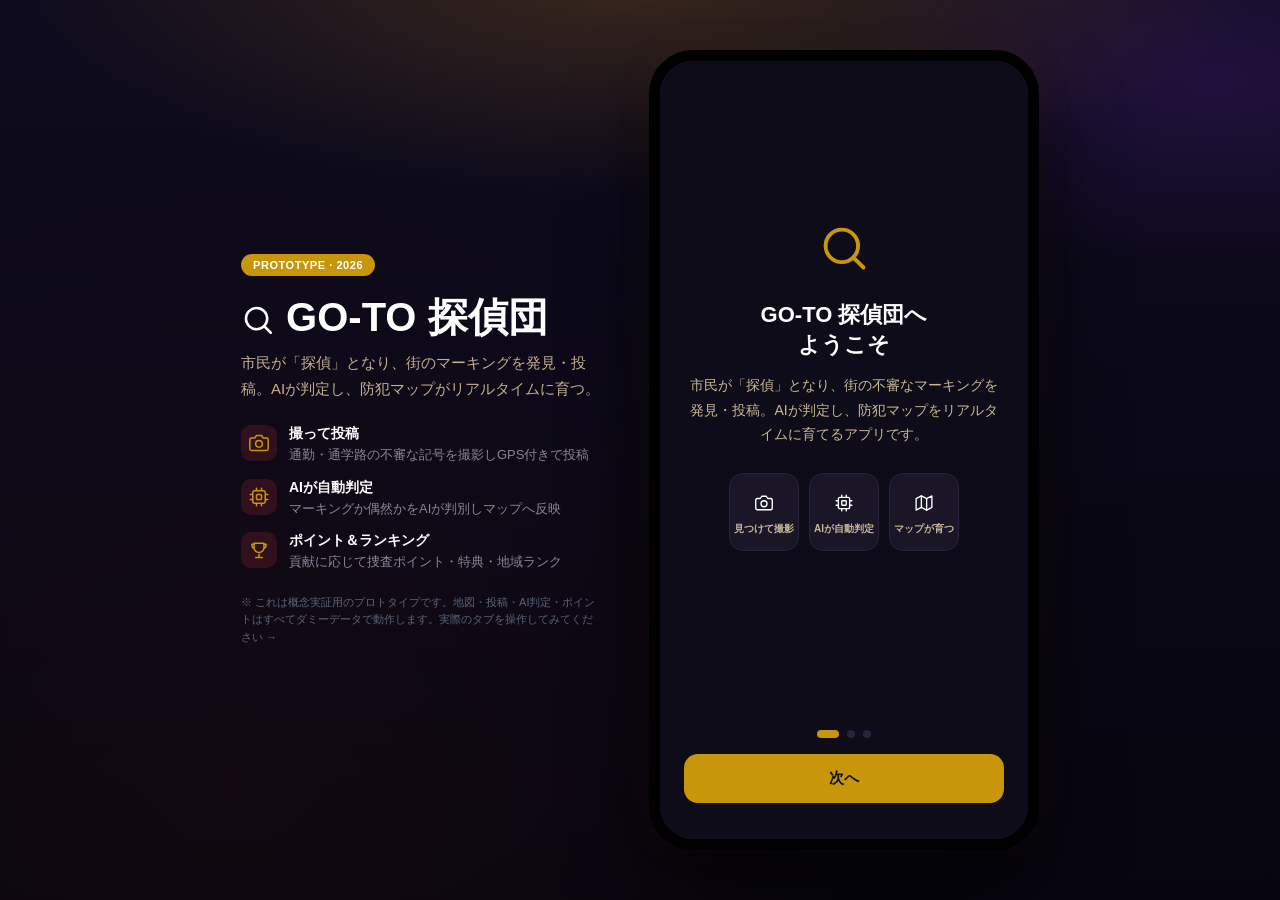
==== commit 9661d59d: "refactor: extract inline JS into 6 script files" ====
--- a/index.html
+++ b/index.html
@@ -251,3530 +251,11 @@
 <script src="vendor/leaflet/leaflet.js"></script>
 <script src="vendor/leaflet/leaflet-heat.js"></script>
 <script src="vendor/leaflet/leaflet.markercluster.js"></script>
-<script>
-// ───────────────────────────── アイコン ─────────────────────────────
-// UIの部品に絵文字を使うと、OS任せの色と形が混ざって画面の統一感が崩れる。
-// タブバーと同じ作法（24×24・線幅1.8・currentColor）で描いた線画に統一する。
-// 絵文字を残すのは「中身そのもの」＝アバターとマーキング記号だけ。
-const ICONS = {
-  folder:   '<path d="M22 19a2 2 0 0 1-2 2H4a2 2 0 0 1-2-2V5a2 2 0 0 1 2-2h5l2 3h9a2 2 0 0 1 2 2z"/>',
-  bell:     '<path d="M18 8A6 6 0 0 0 6 8c0 7-3 9-3 9h18s-3-2-3-9"/><path d="M13.7 21a2 2 0 0 1-3.4 0"/>',
-  clipboard:'<path d="M16 4h2a2 2 0 0 1 2 2v14a2 2 0 0 1-2 2H6a2 2 0 0 1-2-2V6a2 2 0 0 1 2-2h2"/><rect x="8" y="2" width="8" height="4" rx="1"/>',
-  camera:   '<path d="M23 19a2 2 0 0 1-2 2H3a2 2 0 0 1-2-2V8a2 2 0 0 1 2-2h4l2-3h6l2 3h4a2 2 0 0 1 2 2z"/><circle cx="12" cy="13" r="4"/>',
-  unlock:   '<rect x="3" y="11" width="18" height="11" rx="2"/><path d="M7 11V7a5 5 0 0 1 9.9-1"/>',
-  flame:    '<path d="M8.5 14.5A2.5 2.5 0 0 0 11 12c0-1.4-.5-2-1-3-1.1-2.1-.2-4 2-6 .5 2.5 2 4.9 4 6.5 2 1.6 3 3.5 3 5.5a7 7 0 1 1-14 0c0-1.2.4-2.3 1-3a2.5 2.5 0 0 0 2.5 2.5z"/>',
-  clock:    '<circle cx="12" cy="12" r="10"/><path d="M12 6v6l4 2"/>',
-  chart:    '<path d="M18 20V10M12 20V4M6 20v-6"/>',
-  film:     '<rect x="2" y="3" width="20" height="18" rx="2"/><path d="M7 3v18M17 3v18M2 12h20M2 7.5h5M2 16.5h5M17 16.5h5M17 7.5h5"/>',
-  sun:      '<circle cx="12" cy="12" r="4.5"/><path d="M12 1.5v2.5M12 20v2.5M4.2 4.2l1.8 1.8M18 18l1.8 1.8M1.5 12H4M20 12h2.5M4.2 19.8L6 18M18 6l1.8-1.8"/>',
-  cloudSun: '<circle cx="8.5" cy="8" r="3.4"/><path d="M8.5 1.6v1.6M3.3 3.3l1.2 1.2M1.6 8.5h1.6M13.7 3.3l-1.2 1.2"/><path d="M18 21H9a4 4 0 0 1-.5-7.97A4.6 4.6 0 0 1 17.4 13 4 4 0 0 1 18 21z"/>',
-  alert:    '<path d="M10.3 3.9L1.8 18a2 2 0 0 0 1.7 3h17a2 2 0 0 0 1.7-3L13.7 3.9a2 2 0 0 0-3.4 0z"/><path d="M12 9v4.5M12 17.5h.01"/>',
-  megaphone:'<path d="M4 9.5v5l14 5V4.5z"/><path d="M4 9.5H2.8v5H4M8 15.5v3a2 2 0 0 0 4 0v-1.6"/>',
-  book:     '<path d="M4 19.5A2.5 2.5 0 0 1 6.5 17H20"/><path d="M6.5 2H20v20H6.5A2.5 2.5 0 0 1 4 19.5v-15A2.5 2.5 0 0 1 6.5 2z"/>',
-  search:   '<circle cx="11" cy="11" r="7.5"/><path d="M21 21l-4.6-4.6"/>',
-  trophy:   '<path d="M8 21h8M12 17v4M6 4h12v5a6 6 0 0 1-12 0z"/><path d="M6 5H3.5v1.5A3.5 3.5 0 0 0 6 9.9M18 5h2.5v1.5A3.5 3.5 0 0 1 18 9.9"/>',
-  user:     '<path d="M20 21v-2a4 4 0 0 0-4-4H8a4 4 0 0 0-4 4v2"/><circle cx="12" cy="7" r="4"/>',
-  shield:   '<path d="M12 22s8-4 8-10V5l-8-3-8 3v7c0 6 8 10 8 10z"/>',
-  target:   '<circle cx="12" cy="12" r="9"/><circle cx="12" cy="12" r="5"/><circle cx="12" cy="12" r="1.4"/>',
-  share:    '<circle cx="18" cy="5" r="2.6"/><circle cx="6" cy="12" r="2.6"/><circle cx="18" cy="19" r="2.6"/><path d="M8.4 13.4l7.2 4.2M15.6 6.4L8.4 10.6"/>',
-  check:    '<path d="M20 6L9 17l-5-5"/>',
-  checkCircle:'<path d="M21.5 11.1V12a9.5 9.5 0 1 1-5.6-8.7"/><path d="M21.5 4.5L12 14l-2.8-2.8"/>',
-  zap:      '<path d="M13 2L3.5 14H12l-1 8 9.5-12H12l1-8z"/>',
-  map:      '<path d="M1.5 6.2v15.3l7-3.7 7 3.7 7-3.7V2.5l-7 3.7-7-3.7-7 3.7z"/><path d="M8.5 2.5v15.3M15.5 6.2v15.3"/>',
-  award:    '<circle cx="12" cy="8.5" r="6"/><path d="M8.2 13.7L7 22l5-2.8 5 2.8-1.2-8.3"/>',
-  crown:    '<path d="M2.5 6.5l4 4.5 5.5-7 5.5 7 4-4.5-1.8 12H4.3z"/><path d="M4.5 22h15"/>',
-  gem:      '<path d="M6 3h12l4 6-10 12L2 9z"/><path d="M11 3L8 9l4 12 4-12-3-6M2 9h20"/>',
-  bulb:     '<path d="M9 18.5h6M10 22h4"/><path d="M15.1 14.5c.2-1 .6-1.7 1.4-2.5A4.6 4.6 0 0 0 18 8.5a6 6 0 0 0-12 0c0 1 .2 2.2 1.5 3.5.8.8 1.2 1.5 1.4 2.5"/>',
-  cpu:      '<rect x="4.5" y="4.5" width="15" height="15" rx="2"/><rect x="9" y="9" width="6" height="6" rx="1"/><path d="M9 1.5V4M15 1.5V4M9 20v2.5M15 20v2.5M20 9h2.5M20 15h2.5M1.5 9H4M1.5 15H4"/>',
-  building: '<path d="M6 22V4a2 2 0 0 1 2-2h8a2 2 0 0 1 2 2v18"/><path d="M6 12H4a2 2 0 0 0-2 2v6a2 2 0 0 0 2 2h16a2 2 0 0 0 2-2v-9a2 2 0 0 0-2-2h-2"/><path d="M10 6h4M10 10h4M10 14h4"/>',
-  phone:    '<path d="M21.5 16.9v3a2 2 0 0 1-2.2 2 19.8 19.8 0 0 1-8.6-3.1 19.5 19.5 0 0 1-6-6A19.8 19.8 0 0 1 1.6 4.2 2 2 0 0 1 3.6 2h3a2 2 0 0 1 2 1.7c.1 1 .4 1.9.7 2.8a2 2 0 0 1-.5 2.1L7.6 9.9a16 16 0 0 0 6 6l1.3-1.3a2 2 0 0 1 2.1-.4c.9.3 1.8.6 2.8.7a2 2 0 0 1 1.7 2z"/>',
-  gift:     '<path d="M20 12.5V21a1 1 0 0 1-1 1H5a1 1 0 0 1-1-1v-8.5"/><rect x="2" y="7.5" width="20" height="5" rx="1"/><path d="M12 22V7.5"/><path d="M12 7.5H7.8a2.5 2.5 0 1 1 0-5C11 2.5 12 7.5 12 7.5zM12 7.5h4.2a2.5 2.5 0 1 0 0-5C13 2.5 12 7.5 12 7.5z"/>',
-  star:     '<path d="M12 2.5l2.9 6 6.6.9-4.8 4.6 1.2 6.5-5.9-3.1-5.9 3.1 1.2-6.5L2.5 9.4l6.6-.9z"/>',
-  trendUp:  '<path d="M22.5 6.5L13.5 15.5l-5-5-7 7"/><path d="M16.5 6.5h6v6"/>',
-  route:    '<circle cx="6" cy="19" r="2.6"/><circle cx="18" cy="5" r="2.6"/><path d="M9 19h5.5a3.5 3.5 0 0 0 0-7h-5a3.5 3.5 0 0 1 0-7H15"/>',
-  square:   '<rect x="4" y="4" width="16" height="16" rx="2"/>',
-  siren:    '<path d="M7.9 2.5h8.2L21.5 8v8.2l-5.4 5.3H7.9L2.5 16.1V7.9z"/><path d="M12 8v4.5M12 16h.01"/>',
-  signal:   '<path d="M2 20h2M8 20v-5M14 20V9M20 20V3" stroke-width="2.4"/>',
-  battery:  '<rect x="2" y="8" width="16" height="9" rx="2"/><path d="M21 11.5v2"/><path d="M5 11.5h8" stroke-width="3"/>',
-  arrowRight:'<path d="M4.5 12h15M13 5.5l6.5 6.5-6.5 6.5"/>',
-  lock:     '<rect x="4" y="11" width="16" height="10.5" rx="2"/><path d="M8 11V7a4 4 0 0 1 8 0v4"/>',
-  home:     '<path d="M3 10.5L12 3l9 7.5"/><path d="M5.5 9.6V20a1 1 0 0 0 1 1h11a1 1 0 0 0 1-1V9.6"/>',
-  flag:     '<path d="M5.5 21.5V3M5.5 3.5h11l-2.2 4 2.2 4h-11"/>',
-};
-function icon(name, size = 16, extra = ''){
-  const body = ICONS[name];
-  if(!body) return '';
-  return `<svg class="ic" viewBox="0 0 24 24" width="${size}" height="${size}" aria-hidden="true"${extra?` style="${extra}"`:''}>${body}</svg>`;
-}
-
-// ── ホーム画面への追加（PWA）──
-// Service Worker は前からあるのに、入れてもらう導線がなかった。
-// ブラウザがインストール可能と判断したときだけボタンを出す。
-let installPrompt = null;
-window.addEventListener('beforeinstallprompt', e => {
-  e.preventDefault();
-  installPrompt = e;
-  const btn = document.getElementById('mp-install');
-  if(btn) btn.style.display = '';
-});
-window.addEventListener('appinstalled', () => { installPrompt = null; });
-function isStandalone(){
-  return window.matchMedia('(display-mode: standalone)').matches || navigator.standalone === true;
-}
-async function promptInstall(){
-  if(!installPrompt) return;
-  installPrompt.prompt();
-  const { outcome } = await installPrompt.userChoice;
-  if(outcome === 'accepted') installPrompt = null;
-  const btn = document.getElementById('mp-install');
-  if(btn && !installPrompt) btn.style.display = 'none';
-}
-
-// ───────────────────────────── i18n ─────────────────────────────
-let LANG = 'ja';
-const I18N = {
-  ja: {
-    pitch_lead:'市民が「探偵」となり、街のマーキングを発見・投稿。AIが判定し、防犯マップがリアルタイムに育つ。',
-    pitch_f1t:'撮って投稿', pitch_f1d:'通勤・通学路の不審な記号を撮影しGPS付きで投稿',
-    pitch_f2t:'AIが自動判定', pitch_f2d:'マーキングか偶然かをAIが判別しマップへ反映',
-    pitch_f3t:'ポイント＆ランキング', pitch_f3d:'貢献に応じて捜査ポイント・特典・地域ランク',
-    pitch_note:'※ これは概念実証用のプロトタイプです。地図・投稿・AI判定・ポイントはすべてダミーデータで動作します。実際のタブを操作してみてください →',
-    home_greet:'こんにちは、探偵', home_sub:'昼間は記号がいちばん見つけやすい',
-    greet_morning:'おはよう、探偵', sub_morning:'出かける前に、玄関まわりの確認を',
-    greet_day:'こんにちは、探偵', sub_day:'昼間は記号がいちばん見つけやすい',
-    greet_evening:'お疲れ様、探偵', sub_evening:'今日も一日お疲れ様でした',
-    greet_night:'夜もパトロール中', sub_night:'深夜もパトロールありがとう',
-    pts_label:'捜査ポイント', perk_hint:'特典を見る ›', name_suffix:' さん',
-    aria_cam:'カメラで撮影する', aria_profile:'マイページを開く', aria_notif:'新着通知を開く',
-    stat_posts:'投稿数', stat_areas:'解放エリア', stat_streak:'連続記録',
-    stat_posts_lbl:'投稿数', stat_areas_lbl:'エリア', stat_streak_lbl:'連続日',
-    sec_missions:'今日のミッション', sec_weekly:'今週のチャレンジ', sec_feed:'みんなの捜査ログ',
-    ff_all:'すべて', ff_ok:'濃厚', ff_warn:'要確認', ff_ng:'偶然',
-    feed_empty:'該当する投稿はありません',
-    rank_title:'ランキング', rank_sub:'渋谷区エリア',
-    rt_solo:'個人', rt_team:'探偵団',
-    seg_week:'今週', seg_month:'今月', seg_all:'総合',
-    team_rank_title:'探偵団ランキング',
-    book_title:'探偵手帳', book_sub:'マーキング図鑑',
-    book_desc:'侵入犯罪で使われるとされるマーキング記号の一覧。発見したらカメラで投稿してください。',
-    book_search_ph:'記号名・意味で検索…', book_empty:'該当する記号が見つかりません',
-    bf_all:'すべて', bf_danger:'要注意', bf_warn:'要確認', bf_safe:'偶然', bf_unfound:'未発見',
-    chip_danger:'要注意', chip_warn:'要確認', chip_safe:'偶然多め',
-    book_freq:'出現頻度', book_ex:'例',
-    tab_home:'ホーム', tab_map:'マップ', tab_rank:'ランク', tab_book:'手帳',
-    ob1t:'GO-TO 探偵団へ<br>ようこそ', ob1d:'市民が「探偵」となり、街の不審なマーキングを発見・投稿。AIが判定し、防犯マップをリアルタイムに育てるアプリです。',
-    ob2t:'見つけたら、その場で撮る', ob2d:'中央のカメラボタンをタップして撮影。AIが自動でマーキングを判定し、捜査ポイントを獲得できます。',
-    ob3t:'投稿が地図を育てる', ob3d:'投稿が増えるほど防犯マップが充実。ヒートマップや統計で危険スポットを把握できます。',
-    ob_next:'次へ', ob_start:'はじめる',
-    ob_f1:'見つけて撮影', ob_f2:'AIが自動判定', ob_f3:'マップが育つ',
-    next_rank:'次のランク', to_next:'まで あと', pt:'pt', max_rank:'最高ランク',
-    perks_title:'ランク特典', now_lv:'現在', next_is:'次は', promote_in:'で昇格', reach_max:'最高ランクに到達しています', all_unlocked:'すべての特典が解放されています',
-    st_done:'達成済み', st_cur:'現在', st_left:'あと',
-    mypage:'マイページ', mp_avatar:'アバター', mp_name:'探偵名', mp_team:'所属探偵団',
-    mp_summary:'今週のまとめ', mp_week_posts:'今週の投稿', mp_earned:'獲得ポイント', mp_week_rank:'週間ランキング', mp_streak:'連続記録',
-    mp_badges:'実績バッジ', mp_reset:'データをリセット', mp_reset_confirm:'すべての記録（ポイント・投稿・実績）を初期化します。よろしいですか？',
-    mp_lang:'言語 / Language', rank_suffix:'位', mp_accent:'アクセントカラー',
-    mp_frames:'称号フレーム', frame_equipped:'装備中', frame_lv_need:'Lv.{0}で解放',
-    notif_title:'新着通知',
-    recent_posts:'最近の投稿', detected_danger:'濃厚 検出', detected_warn:'要確認',
-    my_team_sub:'あなたの所属する探偵団', team_total:'団の総ポイント', team_members:'団員数', your_contrib:'あなたの貢献',
-    teams_suffix:'団', members_unit:'名', your_team:'あなたの団',
-    ov_danger:'危険', ov_warn:'要確認', ov_recent:'24h以内', ov_count:'件', ov_heat:'ヒートマップ', ov_stats:'エリア統計',
-    lg_danger:'マーキング濃厚', lg_warn:'要確認', lg_safe:'偶然・誤検知',
-    as_title:'渋谷区宇田川町 今週の危険度', as_alert:'警戒', as_caution:'やや注意', as_safe:'比較的安全',
-    as_danger:'マーキング濃厚', as_warn:'要確認', as_safe2:'偶然・誤検知', as_total:'累計投稿', as_24h:'24時間以内',
-    cam_hint:'怪しい記号にカメラを向けて撮影', cam_r1:'画像をアップロード中…', cam_r2:'AIがマーキングを解析中…', cam_r3:'位置情報とマップを照合中…',
-    cam_conf:'AI信頼度', cam_added:'防犯マップに追加されます。', cam_got:'捜査ポイント', cam_bonus:' 初回ボーナス込み',
-    cam_reflect:'マップに反映する', cam_again:'もう一度撮影', cam_share:'結果をシェア',
-    toast_posted:'投稿しました +', toast_pt_got:'pt 獲得', toast_daily:'デイリー達成 ', toast_weekly:'ウィークリー達成 ', toast_ach:'実績を解除 ', toast_copy:'クリップボードにコピーしました', toast_heat_err:'ヒートマップを読み込めませんでした', toast_map_need:'マップの読み込み後に利用できます',
-    chip_resolved:'対処済み', resolve_btn:'対処済みとして報告する', toast_resolved:'対処済み報告 +20pt',
-    resolve_badge_title:'対処済み', resolve_badge_sub:'この記号は撤去・対処されました',
-    patrol_start:'START', patrol_stop:'STOP', patrol_need_map:'マップを読み込めませんでした',
-    patrol_done_title:'パトロール完了', patrol_time:'所要時間', patrol_close:'閉じる',
-    reward_gauge_title:'今日の報酬ゲージ', reward_claim:'受け取る', reward_claimed:'ボーナスを獲得しました', reward_allclaimed:'本日の報酬はすべて受け取り済み',
-    dm_title:'投稿詳細', dm_posted_by:'投稿:', dm_catalog:'探偵手帳で詳しく見る →',
-    lvup_title:'レベルアップ', lvup_to:'に昇進しました',
-    just_now:'たった今', posted_suffix:'を投稿', your_new_post:'あなたの新規投稿',
-    map_fail:'地図の読み込みに失敗しました。<br>通信環境を確認して再読み込みしてください。',
-    mp_install:'ホーム画面に追加',
-    route_short:'通学路', route_title:'通学路の状況', route_set:'通学路を登録',
-    route_empty:'自宅と学校・職場を登録すると、その道沿いだけを表示します',
-    route_pick1:'地図で自宅の位置をタップ', route_pick2:'次に学校・職場の位置をタップ',
-    route_cancel:'やめる', route_clean:'この道沿いに未対処はありません',
-    route_danger:'濃厚', route_warn:'要確認', route_edit:'設定しなおす', route_clear:'登録を削除',
-    fc_label:'今日の地域の警戒度', fc_safe:'落ち着いています', fc_caution:'やや注意', fc_alert:'警戒',
-    fc_safe_msg:'目立った不審情報は少なめ。油断せずパトロールを。', fc_caution_msg:'要確認の投稿が増加中。周辺に注意を。', fc_alert_msg:'濃厚なマーキングが多発。戸締まりを厳重に。',
-    quiz_btn:'今日の防犯クイズ', quiz_title:'防犯クイズ', quiz_q:'この記号の意味は？', quiz_done_today:'本日のクイズは回答済み',
-    quiz_correct:'正解', quiz_wrong:'残念、不正解', quiz_reward:'クイズ正解', quiz_next:'閉じる', quiz_answered_msg:'また明日チャレンジしてください',
-    card_btn:'戦績カードを作成', card_title:'戦績カード', card_save:'画像を保存', card_share:'シェア', card_close:'閉じる',
-    card_role:'称号', card_posts:'投稿', card_rank:'週間順位', card_made:'GO-TO 探偵団で活動中',
-    stats_btn:'アクティビティ統計', stats_title:'アクティビティ統計',
-    stats_activity:'週間アクティビティ', stats_breakdown:'種類別の内訳', stats_calendar:'投稿カレンダー',
-    stats_total_posts:'累計投稿', stats_active_days:'活動日数', stats_no_data:'データがありません',
-    cal_today:'今日', wd_sun:'日', wd_mon:'月', wd_tue:'火', wd_wed:'水', wd_thu:'木', wd_fri:'金', wd_sat:'土',
-    react_up:'役立った', react_warn:'注意', react_check:'確認した',
-    safety_btn:'防犯Tips・緊急', safety_title:'防犯Tips・緊急',
-    tips_sec:'今日の防犯Tip', checklist_sec:'外出前チェック', emergency_sec:'緊急連絡先',
-    emergency_note:'タップで発信できます（実機）',
-    sec_alerts:'地域アラート',
-    alert_cat_police:'警察署', alert_cat_city:'区役所', alert_cat_watch:'自警団',
-    alerts_viewall:'すべてのアラートを見る →',
-    alerts_title:'地域アラート',
-    info_title:'最新情報', info_sub:'地域のアラート・活動',
-    info_breaking:'速報', info_community:'コミュニティ活動',
-    info_cat_all:'すべて', info_cat_police:'警察', info_cat_city:'区役所', info_cat_watch:'自警団', info_cat_activity:'活動',
-    info_unread:'未読', info_today_danger:'今日の危険', info_activities:'コミュ活動',
-    info_no_alerts:'この分類のアラートはありません',
-    ci_streak_day:'日連続',
-    ci_bonus:'チェックインボーナス',
-    ci_milestone_7:'7日連続達成 ・ ボーナス +30pt',
-    ci_milestone_14:'2週間連続 ・ ボーナス +50pt',
-    ci_milestone_30:'1ヶ月連続 ・ ボーナス +100pt',
-    td_posts:'今日の投稿', td_patrol:'パトロール', td_missions:'完了ミッション',
-  },
-  en: {
-    pitch_lead:'Citizens become "detectives," spotting and reporting street markings. AI judges them and the crime-prevention map grows in real time.',
-    pitch_f1t:'Snap & Post', pitch_f1d:'Photograph suspicious marks on your commute and post with GPS',
-    pitch_f2t:'AI Auto-Judges', pitch_f2d:'AI tells markings from coincidence and reflects them on the map',
-    pitch_f3t:'Points & Ranking', pitch_f3d:'Earn investigation points, perks and area ranks for contributing',
-    pitch_note:'* This is a proof-of-concept prototype. The map, posts, AI judgments and points all run on dummy data. Try operating the tabs →',
-    home_greet:'Hello, Detective', home_sub:'Daylight is when markings show up best',
-    greet_morning:'Good morning, Detective', sub_morning:'Check around your entrance before you head out',
-    greet_day:'Hello, Detective', sub_day:'Daylight is when markings show up best',
-    greet_evening:'Good evening, Detective', sub_evening:'Good work today',
-    greet_night:'Night patrol active', sub_night:'Thanks for patrolling tonight',
-    pts_label:'investigation pts', perk_hint:'See perks ›', name_suffix:'',
-    aria_cam:'Open camera', aria_profile:'Open my page', aria_notif:'Open notifications',
-    stat_posts:'Posts', stat_areas:'Areas', stat_streak:'Streak',
-    stat_posts_lbl:'posts', stat_areas_lbl:'areas', stat_streak_lbl:'days',
-    sec_missions:'Today\'s Missions', sec_weekly:'Weekly Challenges', sec_feed:'Community Log',
-    ff_all:'All', ff_ok:'Likely', ff_warn:'Check', ff_ng:'Coincidence',
-    feed_empty:'No matching posts',
-    rank_title:'Ranking', rank_sub:'Shibuya area',
-    rt_solo:'Solo', rt_team:'Squad',
-    seg_week:'Week', seg_month:'Month', seg_all:'All-time',
-    team_rank_title:'Squad Ranking',
-    book_title:'Detective Handbook', book_sub:'Marking Encyclopedia',
-    book_desc:'A list of marking symbols said to be used in break-in crimes. If you spot one, post it from the camera.',
-    book_search_ph:'Search by name or meaning…', book_empty:'No matching symbols found',
-    bf_all:'All', bf_danger:'Caution', bf_warn:'Check', bf_safe:'Coincidence', bf_unfound:'Not found',
-    chip_danger:'Caution', chip_warn:'Check', chip_safe:'Often false',
-    book_freq:'Frequency', book_ex:'e.g.',
-    tab_home:'Home', tab_map:'Map', tab_rank:'Rank', tab_book:'Book',
-    ob1t:'Welcome to<br>GO-TO Detectives', ob1d:'Citizens become "detectives" who find and post suspicious street markings. AI judges them and grows the crime-prevention map in real time.',
-    ob2t:'Shoot it where you find it', ob2d:'Tap the center camera button to shoot. AI auto-judges the marking and you earn investigation points.',
-    ob3t:'Your posts grow the map', ob3d:'The more posts, the richer the map. Grasp danger spots via the heatmap and stats.',
-    ob_next:'Next', ob_start:'Start',
-    ob_f1:'Spot & shoot', ob_f2:'AI verdict', ob_f3:'Map grows',
-    next_rank:'Next rank', to_next:'— left:', pt:'pt', max_rank:'Max rank',
-    perks_title:'Rank Perks', now_lv:'Now', next_is:'Next:', promote_in:'to promote', reach_max:'Max rank', all_unlocked:'All perks are unlocked',
-    st_done:'Achieved', st_cur:'Current', st_left:'left:',
-    mypage:'My Page', mp_avatar:'Avatar', mp_name:'Detective name', mp_team:'Your squad',
-    mp_summary:'This week', mp_week_posts:'Posts this week', mp_earned:'Points earned', mp_week_rank:'Weekly rank', mp_streak:'Streak',
-    mp_badges:'Achievements', mp_reset:'Reset data', mp_reset_confirm:'This will reset all records (points, posts, achievements). Are you sure?',
-    mp_lang:'言語 / Language', rank_suffix:'', mp_accent:'Accent color',
-    mp_frames:'Title Frames', frame_equipped:'Equipped', frame_lv_need:'Unlocks at Lv.{0}',
-    notif_title:'New notifications',
-    recent_posts:'Recent posts', detected_danger:'Likely found', detected_warn:'To check',
-    my_team_sub:'The squad you belong to', team_total:'Squad total pts', team_members:'Members', your_contrib:'Your contribution',
-    teams_suffix:' squads', members_unit:'', your_team:'Your squad',
-    ov_danger:'Danger', ov_warn:'Check', ov_recent:'<24h', ov_count:'', ov_heat:'Heatmap', ov_stats:'Area stats',
-    lg_danger:'Marking likely', lg_warn:'Needs check', lg_safe:'Coincidence',
-    as_title:'Udagawa-cho, Shibuya — danger this week', as_alert:'Alert', as_caution:'Caution', as_safe:'Relatively safe',
-    as_danger:'Marking likely', as_warn:'Needs check', as_safe2:'Coincidence', as_total:'Total posts', as_24h:'Within 24h',
-    cam_hint:'Point the camera at a suspicious symbol', cam_r1:'Uploading image…', cam_r2:'AI analyzing marking…', cam_r3:'Matching location with map…',
-    cam_conf:'AI confidence', cam_added:'It will be added to the map.', cam_got:'investigation points', cam_bonus:' incl. first-time bonus',
-    cam_reflect:'Add to map', cam_again:'Shoot again', cam_share:'Share result',
-    toast_posted:'Posted! +', toast_pt_got:' pts', toast_daily:'Daily done ', toast_weekly:'Weekly done ', toast_ach:'Unlocked ', toast_copy:'Copied to clipboard', toast_heat_err:'Could not load the heatmap', toast_map_need:'Available after the map loads',
-    chip_resolved:'Resolved', resolve_btn:'Report as resolved', toast_resolved:'Resolved +20pt',
-    resolve_badge_title:'Resolved', resolve_badge_sub:'This marking has been removed or addressed',
-    patrol_start:'START', patrol_stop:'STOP', patrol_need_map:'Could not load the map',
-    patrol_done_title:'Patrol complete', patrol_time:'Time', patrol_close:'Close',
-    reward_gauge_title:"Today's reward gauge", reward_claim:'Claim', reward_claimed:'Bonus earned', reward_allclaimed:"All of today's rewards claimed",
-    dm_title:'Post detail', dm_posted_by:'By:', dm_catalog:'See details in the handbook →',
-    lvup_title:'Level up', lvup_to:'',
-    just_now:'just now', posted_suffix:'', your_new_post:'Your new post',
-    map_fail:'Failed to load the map.<br>Check your connection and reload.',
-    mp_install:'Add to home screen',
-    route_short:'My route', route_title:'On your route', route_set:'Set your route',
-    route_empty:'Register home and school to see only what sits along that walk',
-    route_pick1:'Tap your home on the map', route_pick2:'Now tap the school or workplace',
-    route_cancel:'Cancel', route_clean:'Nothing unresolved along this route',
-    route_danger:'likely', route_warn:'to check', route_edit:'Set again', route_clear:'Remove',
-    fc_label:"Today's area alert level", fc_safe:'Calm', fc_caution:'Some caution', fc_alert:'Alert',
-    fc_safe_msg:'Few notable reports. Stay vigilant on patrol.', fc_caution_msg:'"Needs-check" posts are rising. Watch your surroundings.', fc_alert_msg:'Many strong markings reported. Lock up carefully.',
-    quiz_btn:"Today's crime-prevention quiz", quiz_title:'Crime-Prevention Quiz', quiz_q:'What does this symbol mean?', quiz_done_today:"Today's quiz is answered",
-    quiz_correct:'Correct', quiz_wrong:'Sorry, wrong', quiz_reward:'Quiz correct', quiz_next:'Close', quiz_answered_msg:'Come back tomorrow',
-    card_btn:'Create stats card', card_title:'Stats Card', card_save:'Save image', card_share:'Share', card_close:'Close',
-    card_role:'Title', card_posts:'Posts', card_rank:'Weekly rank', card_made:'Active in GO-TO Detectives',
-    stats_btn:'Activity stats', stats_title:'Activity Stats',
-    stats_activity:'Weekly activity', stats_breakdown:'By category', stats_calendar:'Post calendar',
-    stats_total_posts:'Total posts', stats_active_days:'Active days', stats_no_data:'No data yet',
-    cal_today:'Today', wd_sun:'S', wd_mon:'M', wd_tue:'T', wd_wed:'W', wd_thu:'T', wd_fri:'F', wd_sat:'S',
-    react_up:'Helpful', react_warn:'Caution', react_check:'Confirmed',
-    safety_btn:'Tips & Emergency', safety_title:'Tips & Emergency',
-    tips_sec:"Today's tip", checklist_sec:'Before you go out', emergency_sec:'Emergency contacts',
-    emergency_note:'Tap to call (on device)',
-    sec_alerts:'Area Alerts',
-    alert_cat_police:'Police', alert_cat_city:'City Hall', alert_cat_watch:'Neighborhood Watch',
-    alerts_viewall:'View all alerts →',
-    alerts_title:'Area Alerts',
-    info_title:'Latest Info', info_sub:'Area alerts & community',
-    info_breaking:'Breaking', info_community:'Community Activity',
-    info_cat_all:'All', info_cat_police:'Police', info_cat_city:'City Hall', info_cat_watch:'Watch', info_cat_activity:'Activity',
-    info_unread:'Unread', info_today_danger:"Today's dangers", info_activities:'Activities',
-    info_no_alerts:'No alerts in this category',
-    ci_streak_day:' day streak',
-    ci_bonus:'Check-in bonus',
-    ci_milestone_7:'7-day streak · Bonus +30pt',
-    ci_milestone_14:'2-week streak · Bonus +50pt',
-    ci_milestone_30:'1-month streak · Bonus +100pt',
-    td_posts:"Today's posts", td_patrol:'Patrol', td_missions:'Missions done',
-  }
-};
-function t(k){ return (I18N[LANG] && I18N[LANG][k]!=null) ? I18N[LANG][k] : (I18N.ja[k]!=null ? I18N.ja[k] : k); }
-function tx(o, f){ return (LANG==='en' && o[f+'_en']!=null) ? o[f+'_en'] : o[f]; }
-
-// よく使う固有表現の対訳（中央辞書）
-const LABELS = {
-  'インターホン側面の傷':'Scratch on intercom side', '郵便受け裏の記号':'Mark behind the mailbox',
-  '表札周りのシール':'Sticker near the nameplate', 'メーターボックスの矢印':'Arrow on the meter box',
-  '玄関枠の小さな点':'Small dot on the door frame', '誤検知（落書き）':'False positive (graffiti)',
-  '玄関柱のアルファベット':'Letter on the entrance pillar', 'ベランダ柵の三点マーク':'Three dots on the balcony rail',
-  'ベランダ柵のテープ':'Tape on the balcony rail', 'ガスメーターの数字':'Number on the gas meter',
-  '分電盤近くの線刻':'Scoring near the breaker', '塀の上の引っかき傷':'Scratch atop the wall',
-  '郵便受けの点':'Dot on the mailbox', 'ドア枠の傷':'Scratch on the door frame',
-  '玄関枠の点':'Dot on the door frame', 'ポストの角':'Corner of the postbox', '壁面の記号':'Symbol on the wall',
-  '経年劣化の汚れ':'Age-related stains', 'チョークの落書き':'Chalk graffiti', '落書き・自然な汚れ':'Graffiti / natural stains',
-  'メーターの矢印':'Meter arrow', 'ガスメーターの数字':'Number on the gas meter', '玄関枠の小さな点':'Small dot on the door frame',
-};
-// 実際の名簿は表記の形がばらける（ひらがな・カタカナ・漢字・英数字・通り名）。
-// 全員がカタカナ2〜3文字だと、それだけで自動生成された一覧に見える。
-const NAMES = { 'はるき':'Haruki','ミク':'Miku','山下':'Yamashita','あや':'Aya','夜回り':'Yomawari','ユウキ':'Yuki' };
-function txLabel(s){ return LANG==='en' ? (LABELS[s]||s) : s; }
-function txName(s){ if(LANG!=='en') return s; for(const k in NAMES) s = s.split(k).join(NAMES[k]); return s.replace('（あなた）',' (You)'); }
-function escapeHTML(value){
-  return String(value).replace(/[&<>"']/g, c => ({'&':'&amp;','<':'&lt;','>':'&gt;','"':'&quot;',"'":'&#39;'}[c]));
-}
-function txVerdict(v){ if(LANG!=='en') return v; return v==='マーキング濃厚'?'Marking likely':v==='要確認'?'Needs check':v==='偶然と判定'?'Coincidence':v; }
-function txAgo(a){ if(LANG!=='en') return a; if(a==='たった今') return 'just now'; if(a==='昨日') return 'yesterday';
-  let m=a.match(/^(\d+)分前$/); if(m) return m[1]+' min ago'; m=a.match(/^(\d+)時間前$/); if(m) return m[1]+' hr ago'; return a; }
-function txChip(c0){ return c0==='ok'?t('ff_ok'):c0==='warn'?t('ff_warn'):c0==='ng'?t('ff_ng'):t('chip_resolved'); }
-function txArea(s){ if(LANG!=='en') return s; return s.replace('渋谷','Shibuya').replace('・',' · ').replace(/(\d+)件/,'$1 posts'); }
-function txFreq(f){ if(LANG!=='en') return f; return f==='高頻度'?'High':f==='中頻度'?'Medium':f==='低頻度'?'Low':f; }
-// 頻度のドットゲージ（テキストラベルと併記して使う）
-function freqDotsHtml(f){
-  const n = f==='高頻度'?3 : f==='中頻度'?2 : f==='低頻度'?1 : 0;
-  if(!n) return '';
-  return `<span class="freq-dots" aria-hidden="true">${'<i class="on"></i>'.repeat(n)}${'<i></i>'.repeat(3-n)}</span>`;
-}
-
-// ───────────────────────────── DUMMY DATA ─────────────────────────────
-const STATE = { points: 2687, posts: 38, unread: 0, streak: 5,
-  myPosts: 0, dangerFound: 0, shares: 0, earned: 0, resolved: 0, patrols: 0, patrolKm: 0, lastCheckin: '', history: {}, checklist: { date:'', done:{} }, camCombo: 0,
-  // 手帳コレクション: 自分が投稿した記号（mark文字 → true）。
-  // 初期プロフィール（38投稿のベテラン）と辻褄が合うよう、主要4種は発見済みで開始
-  found: { '⚡': true, '→': true, '●': true, '○': true } };
-
-const PROFILE = { name: 'ユウキ', avatar: '🕵️', team: 'shibuya', accent: 'amber', frame: 'amber' };
-
-// 称号フレーム（レベルで解放・ヒーローカードに装備）
-const TITLE_FRAMES = [
-  { id:'none',    name:'フレームなし',   name_en:'No Frame',          icon:'square', unlockLv:1, color:'transparent' },
-  { id:'copper',  name:'古銅の探偵',     name_en:'Copper Detective',  icon:'award', unlockLv:1, color:'#CD7F32' },
-  { id:'silver',  name:'銀の鑑識',       name_en:'Silver Analyst',    icon:'award', unlockLv:3, color:'#B0BCC8' },
-  { id:'amber',   name:'琥珀の目',       name_en:'Amber Eye',         icon:'search', unlockLv:5, color:'#C8960A' },
-  { id:'gold',    name:'黄金の鑑識官',   name_en:'Gold Inspector',    icon:'award', unlockLv:6, color:'#D4A820' },
-  { id:'crimson', name:'深紅の守護者',   name_en:'Crimson Guardian',  icon:'shield', unlockLv:7, color:'#DC143C' },
-  { id:'violet',  name:'紫煙の謎解き',   name_en:'Violet Sleuth',     icon:'gem', unlockLv:8, color:'#8B5CF6' },
-  { id:'legend',  name:'伝説のエース',   name_en:'Legendary Ace',     icon:'crown', unlockLv:9, color:'#FFD700' },
-];
-const ACCENTS = [
-  { id:'amber',  color:'#C8960A' }, { id:'red',  color:'#E63946' },
-  { id:'blue',   color:'#3E8FD0' }, { id:'green', color:'#2FA56E' },
-  { id:'purple', color:'#8B5CF6' }, { id:'pink',  color:'#EC4899' },
-];
-function applyAccent(){
-  if(PROFILE.accent && PROFILE.accent!=='red') document.documentElement.dataset.accent = PROFILE.accent;
-  else { delete document.documentElement.dataset.accent; }
-}
-function isFrameUnlocked(f){ return f.id==='none' || getLevelInfo(STATE.points).cur.lv >= f.unlockLv; }
-function applyFrame(){
-  const hero = document.getElementById('home-hero');
-  if(!hero) return;
-  const fid = PROFILE.frame || 'none';
-  hero.className = 'hero' + (fid !== 'none' ? ' frame-'+fid : '');
-}
-const AVATARS = ['🕵️','🦊','🐱','🐼','🐰','🐻','🦉','🐯','🐶','🐹','🦝','🐲'];
-
-// 探偵団（チーム）。pt は基礎値で、自分の所属チームには自分の貢献(STATE.earned)を加算して表示
-const TEAMS = [
-  { id:'shinjuku', name:'新宿パトロール隊',   name_en:'Shinjuku Patrol',     emoji:'🦉', members:156, pt:52184 },
-  { id:'shibuya',  name:'渋谷探偵団',         name_en:'Shibuya Detectives',  emoji:'🦊', members:128, pt:46037 },
-  { id:'setagaya', name:'世田谷見守り隊',     name_en:'Setagaya Watch',      emoji:'🐻', members:142, pt:45412 },
-  { id:'minato',   name:'港区ガーディアン',   name_en:'Minato Guardians',    emoji:'🐯', members:87,  pt:41776 },
-  { id:'meguro',   name:'目黒セーフティ',     name_en:'Meguro Safety',       emoji:'🐱', members:98,  pt:38509 },
-];
-function teamDisplayPt(t){ return t.pt + (t.id===PROFILE.team ? STATE.earned : 0); }
-function myTeam(){ return TEAMS.find(t=>t.id===PROFILE.team) || TEAMS[1]; }
-function teamsSorted(){ return TEAMS.slice().sort((a,b)=>teamDisplayPt(b)-teamDisplayPt(a)); }
-
-// 実績バッジ
-const ACHIEVEMENTS = [
-  { id:'first',  icon:'star', title:'初投稿',          desc:'はじめて投稿した',         title_en:'First Post',      desc_en:'Made your first post',     cond:()=>STATE.myPosts>=1 },
-  { id:'patrol', icon:'camera', title:'パトロール開始',   desc:'5件投稿した',             title_en:'On Patrol',       desc_en:'Posted 5 times',           cond:()=>STATE.myPosts>=5 },
-  { id:'vet',    icon:'award', title:'ベテラン探偵',     desc:'15件投稿した',            title_en:'Veteran',         desc_en:'Posted 15 times',          cond:()=>STATE.myPosts>=15 },
-  { id:'hunter', icon:'zap', title:'危険ハンター',     desc:'危険を5件発見した',       title_en:'Danger Hunter',   desc_en:'Found 5 dangers',          cond:()=>STATE.dangerFound>=5 },
-  { id:'streak', icon:'flame', title:'継続は力なり',     desc:'連続記録10を達成',        title_en:'Persistence',     desc_en:'Reached a 10-day streak',  cond:()=>STATE.streak>=10 },
-  { id:'share',  icon:'share', title:'街に拡散',         desc:'結果をシェアした',         title_en:'Spread the Word', desc_en:'Shared a result',          cond:()=>STATE.shares>=1 },
-  { id:'ace',    icon:'crown', title:'エース昇格',       desc:'Lv.8 に到達した',         title_en:'Ace Promotion',   desc_en:'Reached Lv.8',             cond:()=>STATE.points>=3000 },
-  { id:'master', icon:'gem', title:'ポイントマスター', desc:'5,000pt に到達した',      title_en:'Point Master',    desc_en:'Reached 5,000 pts',        cond:()=>STATE.points>=5000 },
-  { id:'collect3',   icon:'book', title:'図鑑コレクター',   desc:'3種の記号を発見した',   title_en:'Collector',          desc_en:'Found 3 mark types',    cond:()=>MARK_CATALOG.filter(m=>(STATE.found||{})[m.mark]).length>=3 },
-  { id:'collectall', icon:'trophy', title:'図鑑コンプリート', desc:'全種の記号を発見した', title_en:'Complete Handbook',  desc_en:'Found every mark type', cond:()=>MARK_CATALOG.filter(m=>(STATE.found||{})[m.mark]).length>=MARK_CATALOG.length },
-];
-let ACH_UNLOCKED = [];
-
-// デイリーミッション
-const DAILY_POOL = [
-  { id:'post2',   icon:'search', title:'2件調査する',     desc:'今日2件投稿する',       title_en:'Investigate 2',    desc_en:'Post 2 times today',      reward:50, goal:2, metric:'posts'  },
-  { id:'post3',   icon:'target', title:'3件パトロール',   desc:'今日3件投稿する',       title_en:'Patrol 3',         desc_en:'Post 3 times today',      reward:90, goal:3, metric:'posts'  },
-  { id:'post5',   icon:'camera', title:'集中パトロール',   desc:'今日5件投稿する',       title_en:'Focused Patrol',   desc_en:'Post 5 times today',      reward:150, goal:5, metric:'posts' },
-  { id:'danger1', icon:'zap', title:'危険を1件発見',   desc:'濃厚判定を1件出す',     title_en:'Find 1 danger',    desc_en:'Get one "likely" result', reward:80, goal:1, metric:'danger' },
-  { id:'danger2', icon:'siren', title:'危険を2件発見',   desc:'濃厚判定を2件出す',     title_en:'Find 2 dangers',   desc_en:'Get two "likely" results',reward:130, goal:2, metric:'danger'},
-  { id:'map',     icon:'map', title:'防犯マップを確認', desc:'マップタブを開く',       title_en:'Check the map',    desc_en:'Open the map tab',        reward:30, goal:1, metric:'map'    },
-  { id:'share',   icon:'share', title:'結果をシェア',     desc:'判定結果を1回シェア',   title_en:'Share a result',   desc_en:'Share a result once',     reward:40, goal:1, metric:'share'  },
-  { id:'safe1',   icon:'checkCircle', title:'安全を確認',       desc:'偶然判定を1件記録',     title_en:'Confirm safety',   desc_en:'Log one coincidence',     reward:30, goal:1, metric:'safe'   },
-  { id:'quiz1',   icon:'bulb', title:'クイズに挑戦',     desc:'防犯クイズに正解する',   title_en:'Take the quiz',    desc_en:'Answer the quiz correctly',reward:40, goal:1, metric:'quiz'  },
-  { id:'check1',  icon:'check', title:'外出前チェック',   desc:'チェックリストを完了',   title_en:'Pre-departure check',desc_en:'Finish the checklist',   reward:50, goal:5, metric:'check' },
-  { id:'resolve1',icon:'checkCircle', title:'対処済みを報告',   desc:'投稿を1件対処済みにする', title_en:'Report resolved',    desc_en:'Mark one post resolved', reward:60, goal:1, metric:'resolve' },
-  { id:'patrol1', icon:'route', title:'パトロールに出る', desc:'パトロールを1回完了する', title_en:'Go on patrol',       desc_en:'Finish one patrol',     reward:70, goal:1, metric:'patrol' },
-];
-// 週替わりのチャレンジ（目標が大きく、報酬も高い）
-const WEEKLY_POOL = [
-  { id:'wpost10', icon:'camera', title:'週間パトロール隊', desc:'今週10件投稿する',      title_en:'Weekly Patroller', desc_en:'Post 10 times this week',  reward:300, goal:10, metric:'posts' },
-  { id:'wpost20', icon:'award', title:'週間エース',       desc:'今週20件投稿する',      title_en:'Weekly Ace',       desc_en:'Post 20 times this week',  reward:650, goal:20, metric:'posts' },
-  { id:'wdanger5',icon:'zap', title:'危険ハンター',     desc:'今週濃厚判定を5件',     title_en:'Danger Hunter',    desc_en:'Get 5 "likely" results',   reward:400, goal:5,  metric:'danger'},
-  { id:'wshare3', icon:'megaphone', title:'情報拡散',         desc:'今週3回シェアする',     title_en:'Spread the Word',  desc_en:'Share 3 times this week',  reward:220, goal:3,  metric:'share' },
-  { id:'wquiz5',  icon:'bulb', title:'防犯マスター',     desc:'今週クイズに5回正解',   title_en:'Safety Master',    desc_en:'Get 5 quizzes right',      reward:280, goal:5,  metric:'quiz'  },
-  { id:'wmap5',   icon:'map', title:'マップ巡回',       desc:'今週マップを5回確認',   title_en:'Map Rounds',       desc_en:'Open the map 5 times',     reward:180, goal:5,  metric:'map'   },
-  { id:'wsafe3',   icon:'checkCircle', title:'安全確認の達人',   desc:'今週偶然判定を3件記録', title_en:'Safety Verifier',   desc_en:'Log 3 coincidences',         reward:200, goal:3,  metric:'safe'    },
-  { id:'wresolve3',icon:'checkCircle', title:'対処済み処理班',   desc:'今週3件対処済みにする', title_en:'Resolution Crew',   desc_en:'Mark 3 posts resolved',      reward:250, goal:3,  metric:'resolve' },
-  { id:'wpatrol3', icon:'route', title:'週間パトロール部', desc:'今週3回パトロール完了', title_en:'Patrol Squad',      desc_en:'Finish 3 patrols this week', reward:300, goal:3,  metric:'patrol'  },
-];
-const DAILY = { date:'', picks:[], progress:{}, done:{}, earned:0, claimed:[] };
-const WEEKLY = { week:'', picks:[], progress:{}, done:{} };
-// 段階報酬ティア（その日に稼いだポイントの累計で解放）
-const REWARD_TIERS = [
-  { at:100, bonus:30 },
-  { at:250, bonus:70 },
-  { at:500, bonus:150 },
-];
-const QUIZ = { date:'', answered:false, correct:false, markIdx:0 };
-let ONBOARDED = false;
-
-const MARKINGS = [
-  { lat: 35.6595, lng: 139.7005, type: 'danger', label: 'インターホン側面の傷', mark: '⚡', user: 'はるき', ago: '7分前', verdict: 'マーキング濃厚' },
-  { lat: 35.6580, lng: 139.7020, type: 'danger', label: '郵便受け裏の記号', mark: '✕', user: 'ミク', ago: '23分前', verdict: 'マーキング濃厚' },
-  { lat: 35.6610, lng: 139.6985, type: 'warn', label: '表札周りのシール', mark: '●', user: 'ken_1984', ago: '1時間前', verdict: '要確認' },
-  { lat: 35.6570, lng: 139.7040, type: 'danger', label: 'メーターボックスの矢印', mark: '→', user: 'あや', ago: '2時間前', verdict: 'マーキング濃厚' },
-  { lat: 35.6625, lng: 139.7015, type: 'warn', label: '玄関枠の小さな点', mark: '∴', user: 'ユウキ', ago: '4時間前', verdict: '要確認' },
-  { lat: 35.6555, lng: 139.6995, type: 'safe', label: '誤検知（落書き）', mark: '○', user: '夜回り', ago: '昨日', verdict: '偶然と判定' },
-  { lat: 35.6600, lng: 139.7055, type: 'danger', label: 'ベランダ柵のテープ', mark: 'M', user: '山下', ago: '昨日', verdict: 'マーキング濃厚' },
-  { lat: 35.6635, lng: 139.6970, type: 'warn', label: 'ガスメーターの数字', mark: '7', user: 'hana', ago: '昨日', verdict: '要確認' },
-];
-
-const FEED = [
-  { mark:'⚡', bg:'rgba(230,57,70,.2)', who:'はるき', act:'インターホン側面を投稿', act_en:'posted a scratch on intercom side', ago:'7分前', chip:['ok','濃厚'],
-    label:'インターホン側面の傷', verdict:'マーキング濃厚', conf:92,
-    aiComment:'表面の細い線刻は空き巣グループが住居の特徴を記録する「ターゲットマーク」と判定。電源系への干渉を示唆する可能性があります。',
-    aiComment_en:'The thin scoring is judged a "target mark" used by burglary groups to record a home\'s features. It may suggest tampering with the power system.' },
-  { mark:'→', bg:'rgba(230,57,70,.2)', who:'あや', act:'メーターの矢印を投稿', act_en:'posted an arrow on the meter', ago:'2時間前', chip:['ok','濃厚'],
-    label:'メーターボックスの矢印', verdict:'マーキング濃厚', conf:89,
-    aiComment:'侵入経路または逃走ルートを示す矢印と判定。近隣に類似記号がないか広域調査を推奨します。',
-    aiComment_en:'Judged an arrow indicating an entry or escape route. A wider survey for similar nearby symbols is recommended.' },
-  { mark:'●', bg:'rgba(244,162,97,.2)', who:'ken_1984', act:'表札のシールを投稿', act_en:'posted a sticker by the nameplate', ago:'1時間前', chip:['warn','要確認'],
-    label:'表札周りのシール', verdict:'要確認', conf:64,
-    aiComment:'ターゲットを示すドット状記号の可能性があります。単体では確定できないため経過観察を推奨。',
-    aiComment_en:'Possibly a dot-style symbol marking a target. It cannot be confirmed alone, so monitoring is advised.' },
-  { mark:'○', bg:'rgba(100,116,139,.2)', who:'夜回り', act:'落書きを投稿', act_en:'posted graffiti', ago:'昨日', chip:['ng','偶然'],
-    label:'誤検知（落書き）', verdict:'偶然と判定', conf:83,
-    aiComment:'経年劣化によるシミまたはチョークの落書きと判定。マーキングの特徴的なパターンは検出されませんでした。',
-    aiComment_en:'Judged as age-related stains or chalk graffiti. No characteristic marking pattern was detected.' },
-];
-
-const MARK_CATALOG = [
-  { mark:'⚡', name:'電気系マーク', color:'danger', frequency:'高頻度',
-    name_en:'Electrical mark',
-    meaning:'配電盤・インターホンの位置を示すとされる記号。電源を切って警報を無効化する意図がある場合も。',
-    meaning_en:'A symbol said to mark the breaker or intercom. It may aim to cut power and disable alarms.',
-    examples:['インターホン側面の傷','分電盤近くの線刻'] },
-  { mark:'→', name:'方向指示マーク', color:'danger', frequency:'高頻度',
-    name_en:'Direction mark',
-    meaning:'侵入経路・逃走ルートを示す矢印。複数の記号が連なる場合は特に要注意。',
-    meaning_en:'An arrow showing an entry or escape route. Several in a row are especially concerning.',
-    examples:['メーターボックスの矢印','塀の上の引っかき傷'] },
-  { mark:'●', name:'ターゲットドット', color:'warn', frequency:'中頻度',
-    name_en:'Target dot',
-    meaning:'対象住居をマークする記号。単体では確定できないが複数あれば要警戒。',
-    meaning_en:'A symbol marking a target home. Not conclusive alone, but multiple warrant caution.',
-    examples:['表札周りのシール','郵便受けの点'] },
-  { mark:'✕', name:'除外マーク', color:'warn', frequency:'中頻度',
-    name_en:'Exclusion mark',
-    meaning:'「犯行済みまたは対象外」を示す可能性。グループ内の情報共有に使用されるとされる。',
-    meaning_en:'May indicate "already done or not a target," said to be used for sharing info within a group.',
-    examples:['郵便受け裏の記号','ドア枠の傷'] },
-  { mark:'∴', name:'三点マーク', color:'warn', frequency:'低頻度',
-    name_en:'Three-dot mark',
-    meaning:'在否・生活習慣などを記録した可能性のある複合記号。海外での報告事例あり。',
-    meaning_en:'A compound symbol possibly recording presence or routines. Reported overseas.',
-    examples:['玄関枠の点','ポストの角'] },
-  { mark:'M', name:'アルファベット記号', color:'danger', frequency:'中頻度',
-    name_en:'Alphabet symbol',
-    meaning:'チームや物件のコード番号を示すとされる。海外でも同様の事例が報告されている。',
-    meaning_en:'Said to indicate a team or property code. Similar cases reported overseas.',
-    examples:['ベランダ柵のテープ','壁面の記号'] },
-  { mark:'○', name:'偶然・誤検知', color:'safe', frequency:'—',
-    name_en:'Coincidence / false positive',
-    meaning:'マーキングに見えるが実際は落書きや自然な汚れ。AIが偶然と判定したケース。',
-    meaning_en:'Looks like a marking but is actually graffiti or natural staining. Cases AI judged coincidental.',
-    examples:['経年劣化の汚れ','チョークの落書き'] },
-];
-
-const RANKS = {
-  week: [
-    { av:'🦊', bg:'rgba(244,162,97,.25)', name:'はるき', area:'渋谷・34件', pt:1847 },
-    { av:'🐱', bg:'rgba(69,123,157,.25)', name:'ミク', area:'渋谷・29件', pt:1663 },
-    { av:'🐼', bg:'rgba(45,106,79,.25)', name:'山下', area:'渋谷・25件', pt:1392 },
-    { av:'🕵️', bg:'rgba(230,57,70,.25)', name:'ユウキ（あなた）', area:'渋谷・21件', pt:1213, me:true },
-    { av:'🐰', bg:'rgba(69,123,157,.25)', name:'あや', area:'渋谷・18件', pt:986 },
-    { av:'🐻', bg:'rgba(244,162,97,.25)', name:'ken_1984', area:'渋谷・15件', pt:874 },
-  ],
-  month: [
-    { av:'🐱', bg:'rgba(69,123,157,.25)', name:'ミク', area:'渋谷・98件', pt:5463 },
-    { av:'🦊', bg:'rgba(244,162,97,.25)', name:'はるき', area:'渋谷・91件', pt:5128 },
-    { av:'🕵️', bg:'rgba(230,57,70,.25)', name:'ユウキ（あなた）', area:'渋谷・76件', pt:4291, me:true },
-    { av:'🐼', bg:'rgba(45,106,79,.25)', name:'山下', area:'渋谷・70件', pt:3947 },
-    { av:'🐻', bg:'rgba(244,162,97,.25)', name:'ken_1984', area:'渋谷・55件', pt:3024 },
-  ],
-  all: [
-    { av:'🦊', bg:'rgba(244,162,97,.25)', name:'はるき', area:'渋谷・412件', pt:24863 },
-    { av:'🐱', bg:'rgba(69,123,157,.25)', name:'ミク', area:'渋谷・389件', pt:23178 },
-    { av:'🐼', bg:'rgba(45,106,79,.25)', name:'山下', area:'渋谷・340件', pt:19942 },
-    { av:'🐻', bg:'rgba(244,162,97,.25)', name:'ken_1984', area:'渋谷・301件', pt:17615 },
-    { av:'🕵️', bg:'rgba(230,57,70,.25)', name:'ユウキ（あなた）', area:'渋谷・38件', pt:2687, me:true },
-  ],
-};
-
-const TYPE_COLOR = { danger:'#E63946', warn:'#F4A261', safe:'#64748B' };
-
-// 防犯Tips・チェックリスト・緊急連絡先
-const TIPS = [
-  { text:'郵便受けや表札周りに見慣れない記号がないか、月1回チェックしましょう。', text_en:'Check around your mailbox and nameplate for unfamiliar marks once a month.' },
-  { text:'在宅時でも玄関は施錠を。短時間の外出でも必ず鍵をかけましょう。', text_en:'Lock the door even when home. Always lock up, even for a short errand.' },
-  { text:'インターホンや door の傷・シールは記録（撮影）して共有を。', text_en:'Photograph and share any scratches or stickers on intercoms and doors.' },
-  { text:'夜間はセンサーライトの活用が侵入抑止に効果的です。', text_en:'Motion-sensor lights at night are effective at deterring intruders.' },
-  { text:'郵便物や新聞をためないことが「留守」を悟らせない基本です。', text_en:"Don't let mail or papers pile up — it signals an empty home." },
-  { text:'窓には補助錠を。ガラス破りに時間をかけさせるのが有効です。', text_en:'Add auxiliary window locks to make glass-breaking take longer.' },
-  { text:'不審な記号を見つけたら、消す前に必ず撮影・投稿しましょう。', text_en:'If you find a suspicious mark, photograph and post it before erasing.' },
-];
-const CHECKLIST = [
-  { text:'玄関・勝手口を施錠した', text_en:'Locked the front and back doors' },
-  { text:'すべての窓を施錠した', text_en:'Locked all windows' },
-  { text:'郵便受けを確認した', text_en:'Checked the mailbox' },
-  { text:'インターホン周りに記号がない', text_en:'No marks around the intercom' },
-  { text:'センサーライトが作動する', text_en:'Sensor lights are working' },
-];
-const EMERGENCY = [
-  { label:'警察（事件・事故）', label_en:'Police (crime / accident)', num:'110' },
-  { label:'警察相談専用ダイヤル', label_en:'Police consultation line', num:'#9110' },
-  { label:'消防・救急', label_en:'Fire / ambulance', num:'119' },
-];
-
-// コミュニティ活動フィード（他の探偵団メンバーの最近の活動）
-const COMMUNITY_ACTIVITY = [
-  { type:'patrol',  user:'はるき',  user_en:'Haruki', icon:'route', desc:'代々木公園周辺パトロール完了',     desc_en:'Completed patrol around Yoyogi Park',        pts:173, ago:'6分前'  },
-  { type:'resolve', user:'ミク',    user_en:'Miku',    icon:'checkCircle', desc:'マーキングの対処済み報告',          desc_en:'Reported a marking as resolved',              pts:20,  ago:'19分前' },
-  { type:'post',    user:'山下',  user_en:'Yamashita',    icon:'camera', desc:'南平台で要確認の記号を投稿',        desc_en:'Posted a check-needed marking in Minamidai',  pts:30,  ago:'34分前' },
-  { type:'patrol',  user:'あや',    user_en:'Aya',     icon:'route', desc:'松濤エリアパトロール完了',           desc_en:'Completed patrol in Shouto area',             pts:128, ago:'1時間前' },
-  { type:'post',    user:'ken_1984',    user_en:'ken_1984',     icon:'camera', desc:'渋谷駅付近で濃厚マーキング検出',    desc_en:'Detected strong marking near Shibuya Sta.',   pts:50,  ago:'2時間前' },
-  { type:'resolve', user:'hana',    user_en:'hana',    icon:'checkCircle', desc:'対処済み報告が確認された',          desc_en:'Resolve report confirmed',                    pts:20,  ago:'5時間前' },
-];
-
-// 地域アラート（自治体・警察・自警団からのお知らせ）
-const ALERTS = [
-  { id:1, src:'shield', org:'渋谷警察署', org_en:'Shibuya Police Station', cat:'police',
-    title:'侵入盗の被害増加に関する注意喚起', title_en:'Burglary increase alert',
-    body:'本年度に入り渋谷区内での侵入盗被害が前年比120%増加しています。外出前の施錠確認と、見慣れない記号の投稿へのご協力をお願いします。',
-    body_en:'Burglary damage in Shibuya has risen 120% year-on-year. Please ensure locks are checked before going out, and continue reporting unfamiliar markings.',
-    date:'2026-06-20', isNew:true },
-  { id:2, src:'building', org:'渋谷区役所', org_en:'Shibuya City Hall', cat:'city',
-    title:'防犯カメラ設置箇所の更新について', title_en:'CCTV location update',
-    body:'区内の防犯カメラ42台を高解像度モデルに更新しました。設置場所は区公式サイトの「防犯マップ」ページでご確認いただけます。',
-    body_en:'42 CCTV cameras in the ward have been upgraded to high-resolution models. See the latest locations on the ward\'s official "Safety Map" page.',
-    date:'2026-06-18', isNew:false },
-  { id:3, src:'user', org:'代々木上原自警団', org_en:'Yoyogi-Uehara Neighborhood Watch', cat:'watch',
-    title:'不審者目撃情報 — 代々木上原駅周辺', title_en:'Suspicious person sighting near station',
-    body:'6/17夜20時頃、代々木上原駅北口付近で不審者の目撃情報が寄せられています。見慣れない人物を見かけた際は無理に近づかず110番通報をお願いします。',
-    body_en:'A suspicious person was reported near Yoyogi-Uehara Station north exit around 8 pm on Jun 17. Do not approach; call 110 if you see an unfamiliar individual.',
-    date:'2026-06-17', isNew:false },
-  { id:4, src:'shield', org:'渋谷警察署', org_en:'Shibuya Police Station', cat:'police',
-    title:'マーキング被害相談窓口を設置しました', title_en:'Marking consultation office opened',
-    body:'マーキング等の特殊詐欺前兆事案に関する専用相談窓口を設置しました。相談は月〜金 9:00〜17:00。お気軽にご連絡ください。',
-    body_en:'A dedicated consultation service for marking-related suspicious activity has opened. Available Mon–Fri 9:00–17:00. Feel free to call.',
-    date:'2026-06-14', isNew:false },
-  { id:5, src:'building', org:'渋谷区役所', org_en:'Shibuya City Hall', cat:'city',
-    title:'防犯パトロール強化月間（7月）のお知らせ', title_en:'Reinforced patrol month — July',
-    body:'7月を「防犯パトロール強化月間」と定め、区内12か所でパトロールイベントを開催します。詳細は後日、区公式サイトよりお知らせします。',
-    body_en:'July is designated "Reinforced Patrol Month," with 12 patrol events across the ward. Full details will be posted on the ward\'s official site.',
-    date:'2026-06-10', isNew:false },
-];
-
-const LEVELS = [
-  { lv:1, title:'見習い探偵', min:0,    icon:'search', perk:'撮影・投稿・防犯マップ閲覧の基本機能',          title_en:'Trainee Detective',  perk_en:'Basics: shoot, post, view the map' },
-  { lv:2, title:'初級探偵',   min:200,  icon:'clipboard', perk:'投稿履歴の閲覧と探偵バッジの獲得',              title_en:'Junior Detective',   perk_en:'View post history and earn badges' },
-  { lv:3, title:'中級探偵',   min:500,  icon:'flame', perk:'ヒートマップ表示とエリア統計が解放',            title_en:'Detective',          perk_en:'Unlock heatmap and area stats' },
-  { lv:4, title:'上級探偵',   min:900,  icon:'chart', perk:'週間活動レポートと優先通知が届く',              title_en:'Senior Detective',   perk_en:'Weekly reports and priority alerts' },
-  { lv:5, title:'熟練探偵',   min:1400, icon:'star', perk:'カスタムエリア監視・限定アバター',              title_en:'Expert Detective',   perk_en:'Custom area watch and exclusive avatars' },
-  { lv:6, title:'特上探偵',   min:2000, icon:'award', perk:'地域ランキング表彰と特別ミッション',            title_en:'Elite Detective',    perk_en:'Area-ranking honors and special missions' },
-  { lv:7, title:'特級探偵',   min:2400, icon:'shield', perk:'自治体連携データ閲覧・探偵団リーダー権限',      title_en:'Special-Class',      perk_en:'Civic data access and squad-leader rights' },
-  { lv:8, title:'エース探偵', min:3000, icon:'crown', perk:'AI判定の詳細レポートと新機能の先行利用',        title_en:'Ace Detective',      perk_en:'Detailed AI reports and early feature access' },
-  { lv:9, title:'伝説の探偵', min:4000, icon:'trophy', perk:'殿堂入り・全特典開放とプレミアム称号',          title_en:'Legendary Detective',perk_en:'Hall of fame, all perks and premium title' },
-];
-
-// 撮影結果のパターン（毎回ランダムに抽選）
-const CAM_OUTCOMES = [
-  { weight:3, type:'danger', mark:'⚡', title:'マーキング濃厚', title_en:'Marking likely', conf:[88,96], pts:50,
-    label:'インターホン側面の傷', desc:'「侵入経路の目印」と判定されました。', desc_en:'Judged a "marker for an entry route."', verdict:'マーキング濃厚' },
-  { weight:2, type:'danger', mark:'→', title:'マーキング濃厚', title_en:'Marking likely', conf:[85,94], pts:50,
-    label:'メーターボックスの矢印', desc:'「方向を示す記号」と判定されました。', desc_en:'Judged a "symbol indicating direction."', verdict:'マーキング濃厚' },
-  { weight:2, type:'danger', mark:'M', title:'マーキング濃厚', title_en:'Marking likely', conf:[82,93], pts:50,
-    label:'玄関柱のアルファベット', desc:'「属性を記録する記号」と判定されました。', desc_en:'Judged a "symbol encoding household info."', verdict:'マーキング濃厚' },
-  { weight:3, type:'warn', mark:'●', title:'要確認', title_en:'Needs check', conf:[58,74], pts:30,
-    label:'表札周りのシール', desc:'マーキングの可能性あり。再調査を推奨します。', desc_en:'Possibly a marking. Re-investigation is advised.', verdict:'要確認' },
-  { weight:2, type:'warn', mark:'✕', title:'要確認', title_en:'Needs check', conf:[55,72], pts:30,
-    label:'郵便受け裏の記号', desc:'除外マークの可能性あり。再調査を推奨します。', desc_en:'Possibly an exclusion mark. Re-investigation is advised.', verdict:'要確認' },
-  { weight:1, type:'warn', mark:'∴', title:'要確認', title_en:'Needs check', conf:[52,70], pts:30,
-    label:'ベランダ柵の三点マーク', desc:'三点マークの可能性あり。再調査を推奨します。', desc_en:'Possibly a three-dot mark. Re-investigation is advised.', verdict:'要確認' },
-  { weight:2, type:'safe', mark:'○', title:'偶然と判定', title_en:'Judged coincidence', conf:[76,90], pts:10,
-    label:'落書き・自然な汚れ', desc:'マーキングではないとAIが判断しました。', desc_en:'AI judged this is not a marking.', verdict:'偶然と判定' },
-];
-function pickOutcome(){
-  const total = CAM_OUTCOMES.reduce((s,o)=>s+o.weight,0);
-  let r = Math.random()*total;
-  for (const o of CAM_OUTCOMES){ if ((r-=o.weight) < 0) return o; }
-  return CAM_OUTCOMES[0];
-}
-function randInt(a,b){ return a + Math.floor(Math.random()*(b-a+1)); }
-
-// ── 時間帯検出 ──
-function getTimeOfDay(){ const h=new Date().getHours(); return h>=5&&h<11?'morning':h>=11&&h<17?'day':h>=17&&h<21?'evening':'night'; }
-function applyTimeOfDay(){ const ph=document.querySelector('.phone'); if(ph) ph.dataset.time=getTimeOfDay(); }
-function updateStatusTime(){
-  const now=new Date(), h=now.getHours(), m=String(now.getMinutes()).padStart(2,'0');
-  const el=document.querySelector('.statusbar span:first-child'); if(el) el.textContent=h+':'+m;
-}
-
-// ───────────────────────────── RENDER ─────────────────────────────
-function fmt(n){ return n.toLocaleString('ja-JP'); }
-
-function getLevelInfo(pts){
-  let idx = 0;
-  for(let i=0;i<LEVELS.length;i++){ if(pts>=LEVELS[i].min) idx=i; else break; }
-  const cur=LEVELS[idx], next=LEVELS[idx+1]||null;
-  const pct = next ? Math.min(100,Math.round((pts-cur.min)/(next.min-cur.min)*100)) : 100;
-  const rem = next ? Math.max(0,next.min-pts) : 0;
-  return { cur, next, pct, rem };
-}
-
-// ── ポイント加算（全獲得ポイントを集約。デイリー報酬ゲージにも反映） ──
-function gainPoints(n){
-  if(!n) return;
-  STATE.points += n;
-  STATE.earned += n;
-  DAILY.earned = (DAILY.earned||0) + n;
-}
-// 受け取り可能な段階報酬の数
-function claimableTiers(){
-  const earned = DAILY.earned||0, claimed = DAILY.claimed||[];
-  return REWARD_TIERS.filter((tr,i)=> earned >= tr.at && !claimed.includes(i)).length;
-}
-// 指定ティアの段階報酬を受け取る（ボーナスはゲージに加算しない＝多重解放を防ぐ）
-function claimRewardTier(i){
-  const tr = REWARD_TIERS[i];
-  if(!tr) return;
-  if(!DAILY.claimed) DAILY.claimed = [];
-  if((DAILY.earned||0) < tr.at || DAILY.claimed.includes(i)) return;
-  DAILY.claimed.push(i);
-  STATE.points += tr.bonus; STATE.earned += tr.bonus;
-  showToast(`${t('reward_claimed')} +${tr.bonus}${t('pt')}`);
-  checkAchievements();
-  updateRankData(tr.bonus);
-  renderHome();
-  openMissionSheet(); // ゲージを再描画
-  saveState();
-}
-
-// ── 永続化（localStorage）──
-const SAVE_KEY = 'goto-tanteidan-save-v1';
-function saveState(){
-  try {
-    localStorage.setItem(SAVE_KEY, JSON.stringify({
-      v:1, state:STATE, profile:PROFILE, feed:FEED, markings:MARKINGS,
-      ach:ACH_UNLOCKED, daily:DAILY, weekly:WEEKLY, quiz:QUIZ, ranks:RANKS, onboarded:ONBOARDED, lang:LANG
-    }));
-  } catch(e){ /* localStorage 不可環境は無視 */ }
-}
-function loadState(){
-  try {
-    const raw = localStorage.getItem(SAVE_KEY);
-    if(!raw) return false;
-    const d = JSON.parse(raw);
-    if(d.state) Object.assign(STATE, d.state);
-    if(d.profile) Object.assign(PROFILE, d.profile);
-    if(Array.isArray(d.feed)){ FEED.length=0; FEED.push(...d.feed); }
-    if(Array.isArray(d.markings)){ MARKINGS.length=0; MARKINGS.push(...d.markings); }
-    if(Array.isArray(d.ach)) ACH_UNLOCKED = d.ach.slice();
-    if(d.daily) Object.assign(DAILY, d.daily);
-    if(d.weekly) Object.assign(WEEKLY, d.weekly);
-    if(d.quiz) Object.assign(QUIZ, d.quiz);
-    if(d.ranks){ ['week','month','all'].forEach(k=>{ if(d.ranks[k]) RANKS[k] = d.ranks[k]; }); }
-    ONBOARDED = !!d.onboarded;
-    if(d.lang) LANG = d.lang;
-    return true;
-  } catch(e){ return false; }
-}
-function resetAll(){
-  try { localStorage.removeItem(SAVE_KEY); } catch(e){}
-  location.reload();
-}
-
-// ── 言語切替 ──
-function applyStaticI18n(){
-  document.documentElement.lang = LANG;
-  document.querySelectorAll('[data-i18n]').forEach(el=>{
-    const k = el.getAttribute('data-i18n');
-    el.innerHTML = t(k);
-  });
-  document.querySelectorAll('[data-i18n-ph]').forEach(el=>{
-    el.setAttribute('placeholder', t(el.getAttribute('data-i18n-ph')));
-  });
-  document.querySelectorAll('[data-i18n-aria]').forEach(el=>{
-    el.setAttribute('aria-label', t(el.getAttribute('data-i18n-aria')));
-  });
-  const ob = document.getElementById('ob-next');
-  if(ob) ob.textContent = (typeof obStep!=='undefined' && obStep>=2) ? t('ob_start') : t('ob_next');
-}
-function setLang(lang){
-  if(lang===LANG) return;
-  LANG = lang;
-  syncProfileToRanks();
-  applyStaticI18n();
-  renderHome();
-  if(typeof currentSeg!=='undefined') renderRank(currentSeg);
-  renderBook();
-  if(typeof rankTab!=='undefined' && rankTab==='team') renderTeam();
-  renderMapOverlay();
-  saveState();
-}
-
-// プロフィール名をランキングの自分の行に反映
-function syncProfileToRanks(){
-  const suffix = LANG==='en' ? ' (You)' : '（あなた）';
-  Object.values(RANKS).forEach(seg=>{
-    const me = seg.find(r=>r.me);
-    if(me){ me.name = `${PROFILE.name}${suffix}`; me.av = PROFILE.avatar; }
-  });
-}
-
-// ── デイリー / ウィークリーミッション ──
-function todayStr(){ const d=new Date(); return d.getFullYear()+'-'+(d.getMonth()+1)+'-'+d.getDate(); }
-// 今週（月曜始まり）の識別キー
-function weekStr(){
-  const d=new Date(); const day=(d.getDay()+6)%7; // 月曜=0
-  const mon=new Date(d); mon.setDate(d.getDate()-day); mon.setHours(0,0,0,0);
-  return mon.getFullYear()+'-'+(mon.getMonth()+1)+'-'+mon.getDate();
-}
-// 共通：プール から n 個ランダムに引いてストアを初期化
-function rollMissions(store, pool, n, keyField, keyVal){
-  store[keyField] = keyVal;
-  const bag = pool.slice(), picks = [];
-  while(picks.length < n && bag.length){
-    picks.push(bag.splice(Math.floor(Math.random()*bag.length),1)[0].id);
-  }
-  store.picks = picks; store.progress = {}; store.done = {};
-  picks.forEach(id=>{ store.progress[id]=0; store.done[id]=false; });
-  store.earned = 0; store.claimed = [];
-}
-function ensureDaily(){
-  const today = todayStr();
-  if(DAILY.date === today && DAILY.picks.length){
-    if(DAILY.earned === undefined) DAILY.earned = 0;
-    if(!DAILY.claimed) DAILY.claimed = [];
-    return false; // same day, no check-in needed
-  }
-  // New day — compute consecutive streak
-  const yest = new Date(); yest.setDate(yest.getDate()-1);
-  const yStr = yest.getFullYear()+'-'+(yest.getMonth()+1)+'-'+yest.getDate();
-  if(!STATE.lastCheckin){
-    // first ever check-in — keep preset streak value as-is
-  } else if(STATE.lastCheckin === yStr){
-    STATE.streak = (STATE.streak || 0) + 1;  // consecutive
-  } else if(STATE.lastCheckin !== today){
-    STATE.streak = 1; // streak broken
-  }
-  STATE.lastCheckin = today;
-  rollMissions(DAILY, DAILY_POOL, 3, 'date', today);
-  saveState();
-  return true; // new day — trigger check-in
-}
-function ensureWeekly(){
-  if(WEEKLY.week === weekStr() && WEEKLY.picks.length) return;
-  rollMissions(WEEKLY, WEEKLY_POOL, 3, 'week', weekStr());
-  saveState();
-}
-
-function todayRowHtml(){
-  const postsToday = STATE.history[todayStr()] || 0;
-  const patrolDone = DAILY.progress && (DAILY.progress['patrol'] || 0) > 0;
-  const mDone = Object.keys(DAILY.done||{}).filter(k=>DAILY.done[k]).length;
-  const mTotal = DAILY.picks ? DAILY.picks.length : 3;
-  return `
-    <div class="hero-cell${postsToday>0?' active':''}" onclick="switchView('cam')">
-      <div class="hc-ic">${icon('camera',15)}</div><b>${postsToday}</b><span>${t('td_posts')}</span>
-    </div>
-    <div class="hero-cell${patrolDone?' done':''}" onclick="switchView('map')">
-      <div class="hc-ic">${icon('route',15)}</div><b>${patrolDone?'✓':(LANG==='en'?'–':'未')}</b><span>${t('td_patrol')}</span>
-    </div>
-    <div class="hero-cell${mDone>=mTotal&&mTotal>0?' done':mDone>0?' active':''}" onclick="openMissionSheet()">
-      <div class="hc-ic">${icon('clipboard',15)}</div><b>${mDone}/${mTotal}</b><span>${t('td_missions')}</span>
-    </div>`;
-}
-
-function showCheckinOverlay(basePts, streakDay, milestone){
-  if(window.matchMedia('(prefers-reduced-motion: reduce)').matches) return;
-  const phone = document.querySelector('.phone');
-  const el = document.createElement('div');
-  el.className = 'ci-overlay';
-  const streakLbl = LANG==='en' ? `${streakDay}${t('ci_streak_day')}` : `${streakDay}${t('ci_streak_day')}`;
-  const milestoneHtml = milestone ? `<div class="ci-milestone">${milestone}</div>` : '';
-  el.innerHTML = `<div class="ci-flame">${icon('flame',54)}</div>
-    <div class="ci-streak">${streakDay}</div>
-    <div class="ci-streak-lbl">${streakLbl}</div>
-    <div class="ci-pts">+${basePts}pt ${t('ci_bonus')}</div>${milestoneHtml}`;
-  phone.appendChild(el);
-  if(milestone) launchConfetti();
-  setTimeout(()=>el.remove(), 3200);
-}
-
-function doCheckin(){
-  const day = STATE.streak || 1;
-  const milestoneMap = {7:t('ci_milestone_7'), 14:t('ci_milestone_14'), 30:t('ci_milestone_30')};
-  const milestone = milestoneMap[day] || null;
-  const bonusPts = day===30?100 : day===14?50 : day===7?30 : 0;
-  const basePts = 10 + bonusPts;
-  gainPoints(basePts);
-  showCheckinOverlay(basePts, day, milestone);
-  if(milestone) setTimeout(()=>showToast(milestone), 3400);
-}
-
-function missionActionLabel(metric){
-  if(metric==='posts'||metric==='danger'||metric==='safe') return icon('camera',13)+(LANG==='en'?' Shoot':' 撮影');
-  if(metric==='patrol') return icon('route',13)+(LANG==='en'?' Patrol':' 出発');
-  if(metric==='quiz')   return icon('bulb',13)+(LANG==='en'?' Quiz':' クイズ');
-  if(metric==='map')    return icon('map',13)+(LANG==='en'?' Map':' マップ');
-  if(metric==='check')  return icon('check',13)+(LANG==='en'?' Check':' チェック');
-  if(metric==='resolve') return icon('checkCircle',13)+(LANG==='en'?' Resolve':' 確認');
-  return '→';
-}
-function missionAction(metric){
-  const sheet = document.getElementById('mission-sheet');
-  if(sheet) sheet.classList.remove('open');
-  if(metric==='posts'||metric==='danger'||metric==='safe'||metric==='share') switchView('cam');
-  else if(metric==='patrol') { switchView('map'); }
-  else if(metric==='quiz') { switchView('book'); setTimeout(()=>{ const qb=document.getElementById('quiz-btn'); if(qb) qb.click(); },300); }
-  else if(metric==='map') switchView('map');
-  else if(metric==='check') { switchView('home'); }
-  else if(metric==='resolve') switchView('home');
-}
-function missionCard(store, pool, id, weekly){
-  const m = pool.find(x=>x.id===id);
-  if(!m) return '';
-  const done = store.done[id];
-  const prog = Math.min(store.progress[id]||0, m.goal);
-  const progTxt = m.goal>1 ? ` <span style="color:var(--gray);font-weight:600">(${prog}/${m.goal})</span>` : '';
-  const barHtml = (m.goal>1 && !done) ? `<div class="m-bar"><i style="width:${Math.round(prog/m.goal*100)}%"></i></div>` : '';
-  const actionBtn = !done ? `<button class="m-action" onclick="event.stopPropagation();missionAction('${m.metric}')">${missionActionLabel(m.metric)}</button>` : '';
-  return `<div class="card mission${weekly?' weekly':''}${done?' done':''}">
-    <div class="mi">${done?icon('check',19):icon(m.icon,19)}</div>
-    <div class="mt"><b>${tx(m,'title')}${progTxt}</b><span>${tx(m,'desc')}</span>${barHtml}</div>
-    ${done?`<span class="done-badge">${LANG==='en'?'Done':'完了'}</span>`:actionBtn+'<div class="mr">+'+m.reward+t('pt')+'</div>'}
-  </div>`;
-}
-function renderMissions(){
-  const dEl = document.getElementById('missions');
-  if(dEl) dEl.innerHTML = DAILY.picks.map(id=>missionCard(DAILY, DAILY_POOL, id, false)).join('');
-  const wEl = document.getElementById('weekly-missions');
-  if(wEl) wEl.innerHTML = WEEKLY.picks.map(id=>missionCard(WEEKLY, WEEKLY_POOL, id, true)).join('');
-}
-// ストア単位で進捗を加算（達成時に報酬付与＋トースト）
-function bumpStore(store, pool, metric, toastKey){
-  store.picks.forEach(id=>{
-    const m = pool.find(x=>x.id===id);
-    if(!m || m.metric!==metric || store.done[id]) return;
-    store.progress[id] = (store.progress[id]||0) + 1;
-    if(store.progress[id] >= m.goal){
-      store.done[id] = true;
-      gainPoints(m.reward);
-      setTimeout(()=>showToast(`${t(toastKey)}${tx(m,'title')} +${m.reward}${t('pt')}`), 2300);
-    }
-  });
-}
-function bumpDaily(metric){
-  bumpStore(DAILY, DAILY_POOL, metric, 'toast_daily');
-  bumpStore(WEEKLY, WEEKLY_POOL, metric, 'toast_weekly');
-  renderMissions();
-  updateMissionBadge();
-}
-
-// ── 地域アラート・警戒度 ──
-function alertCatLabel(cat){ return t('alert_cat_'+cat); }
-function forecastLevel(){
-  // 対処済みは脅威から除外 —「対処すると街の警戒度が下がる」因果を成立させる
-  const danger = MARKINGS.filter(m=>m.type==='danger' && !m.resolved).length;
-  const warn   = MARKINGS.filter(m=>m.type==='warn' && !m.resolved).length;
-  const score  = Math.min(100, danger*10 + warn*4 + (dayHash()%18));
-  const lvl = score>=60 ? {k:'alert', ic:'alert', c:'#E63946'}
-            : score>=32 ? {k:'caution', ic:'cloudSun', c:'#F4A261'}
-            : {k:'safe', ic:'sun', c:'#6ee7a8'};
-  return { score, ...lvl };
-}
-// ヒーロー内の警戒度バッジ（タップでマップへ。詳細はマップに集約）
-function renderSafetyLine(){
-  const el = document.getElementById('fc-badge');
-  if(!el) return;
-  const lvl = forecastLevel();
-  const newAlerts = ALERTS.filter(a=>a.isNew).length;
-  const alertTx = newAlerts>0 ? ` · ${icon('megaphone',13)} ${newAlerts}` : '';
-  el.innerHTML = `${icon(lvl.ic,15)} ${t('fc_'+lvl.k)}${alertTx} ›`;
-}
-function openAlertSheet(){
-  const sheet = document.getElementById('alert-sheet');
-  if(!sheet) return;
-  const listHtml = ALERTS.map(a=>{
-    const titleTx = LANG==='en' ? (a.title_en||a.title) : a.title;
-    const orgTx   = LANG==='en' ? (a.org_en||a.org)     : a.org;
-    const bodyTx  = LANG==='en' ? (a.body_en||a.body)   : a.body;
-    return `<div class="al-item">
-      <div class="al-item-top">
-        <div class="al-item-src alert-src-ic ${a.cat}">${icon(a.src,18)}</div>
-        <div class="al-item-info">
-          <b>${titleTx}</b>
-          <div class="al-item-meta">
-            <span class="alert-chip ${a.cat}">${alertCatLabel(a.cat)}</span>
-            <span style="font-size:11px;color:var(--gray)">${orgTx} · ${a.date.slice(5).replace('-','/')}</span>
-            ${a.isNew?'<div class="alert-new-dot"></div>':''}
-          </div>
-        </div>
-      </div>
-      <div class="al-item-body">${bodyTx}</div>
-    </div>`;
-  }).join('');
-  sheet.innerHTML = `
-    <div class="grab"></div>
-    <div class="al-hd"><b>${t('alerts_title')}</b><button class="al-close" id="al-close">×</button></div>
-    <div class="al-body">${listHtml}</div>`;
-  document.getElementById('al-close').onclick = ()=>sheet.classList.remove('open');
-  sheet.classList.add('open');
-  // 開いたら既読化（NEWドットは今回の表示までは残す）
-  ALERTS.forEach(a=>a.isNew=false);
-  renderSafetyLine();
-  updateInfoBadge();
-}
-
-// ── 最新情報ビュー ──
-// ── 捜査本部ブリーフィング ──
-function openHQBriefing(){ renderHQBriefing(); document.getElementById('hq-view').classList.add('open'); }
-function closeHQBriefing(){ document.getElementById('hq-view').classList.remove('open'); }
-
-function renderHQBriefing(){
-  const el = document.getElementById('hq-view');
-  if(!el) return;
-
-  const danger = MARKINGS.filter(m=>m.type==='danger').length;
-  const warn   = MARKINGS.filter(m=>m.type==='warn').length;
-  // ホーム/マップと同じ警戒度スケールに統一
-  const fc  = forecastLevel();
-  const tc  = fc.c;
-  const tPct = fc.score;
-
-  const zones = [
-    { name:LANG==='en'?'South Shibuya':'渋谷南部',   cnt:Math.max(4, Math.floor(danger*.35)), type:'danger' },
-    { name:LANG==='en'?'Udagawacho':'宇田川町',       cnt:Math.max(3, Math.floor(warn*.3)),   type:'warn'   },
-    { name:LANG==='en'?'Dogenzaka':'道玄坂',           cnt:Math.max(2, Math.floor(danger*.2)), type:'warn'   },
-  ];
-
-  const postsToday    = (COMMUNITY_ACTIVITY.filter(a=>a.type==='post').length)   + (STATE.history[todayStr()]||0);
-  const patrolsToday  = (COMMUNITY_ACTIVITY.filter(a=>a.type==='patrol').length) + (STATE.patrols||0);
-  const resolvedToday = (COMMUNITY_ACTIVITY.filter(a=>a.type==='resolve').length)+ (STATE.resolved||0);
-
-  const mDone  = Object.keys(DAILY.done||{}).filter(k=>DAILY.done[k]).length;
-  const mTotal = DAILY.picks ? DAILY.picks.length : 3;
-
-  const actions = [
-    { ic:'route', title:LANG==='en'?'Patrol South Shibuya':'渋谷南部をパトロール',
-      desc:LANG==='en'?'3 markings confirmed — early patrol recommended':'マーキング3件確認済み・早期パトロール推奨',
-      fn:`switchView('map')` },
-    { ic:'camera', title:LANG==='en'?'Post a marking':'マーキングを投稿',
-      desc:LANG==='en'?"Today's find stays on the map":'今日の一件が地図に残ります',
-      fn:`switchView('cam')` },
-    { ic:'clipboard', title:LANG==='en'?'Daily missions':'デイリーミッション',
-      desc:LANG==='en'?`${mDone}/${mTotal} done`:`${mDone}/${mTotal}件完了`,
-      fn:`openMissionSheet()` },
-  ];
-
-  const personalScore = Math.min(100, Math.round(
-    ((STATE.myPosts||0)*4 + (STATE.patrols||0)*8 + (STATE.resolved||0)*6 + (STATE.streak||0)*3) / 3
-  ));
-
-  const dateStr = (() => {
-    const d = new Date();
-    return LANG==='en'
-      ? d.toLocaleDateString('en-US',{month:'short',day:'numeric',year:'numeric'})
-      : `${d.getFullYear()}年${d.getMonth()+1}月${d.getDate()}日`;
-  })();
-
-  const zoneMax = Math.max(1, ...zones.map(z=>z.cnt));
-  const zoneHtml = zones.map(z=>{
-    const zc = z.type==='danger' ? '#E63946' : 'var(--gold)';
-    return `
-    <div class="hq-zone">
-      <div class="hq-zone-dot" style="background:${zc}"></div>
-      <div class="hq-zone-info">
-        <b>${z.name}</b>
-        <span>${z.type==='danger'?(LANG==='en'?'Marking likely':'マーキング濃厚'):(LANG==='en'?'Needs check':'要確認')}</span>
-        <div class="hq-zone-bar"><i style="width:${Math.round(z.cnt/zoneMax*100)}%;background:${zc}"></i></div>
-      </div>
-      <div class="hq-zone-cnt">${z.cnt}</div>
-    </div>`;
-  }).join('');
-
-  const actHtml = actions.map(a=>`
-    <div class="hq-action" onclick="${a.fn};closeHQBriefing()">
-      <div class="hq-action-ic">${icon(a.ic,20)}</div>
-      <div class="hq-action-body"><b>${a.title}</b><span>${a.desc}</span></div>
-      <div class="hq-action-arr">›</div>
-    </div>`).join('');
-
-  el.innerHTML = `
-    <div class="hq-hdr">
-      <button class="hq-back" onclick="closeHQBriefing()">✕</button>
-      <div class="hq-title">
-        <b>${icon('folder',15)} ${LANG==='en'?'HQ Briefing':'捜査本部'}</b>
-        <span>${dateStr}</span>
-      </div>
-      <span class="hq-badge">${LANG==='en'?'TOP SECRET':'機密情報'}</span>
-    </div>
-    <div class="hq-body">
-
-      <div class="hq-sec">
-        <div class="hq-sec-title">${LANG==='en'?'THREAT LEVEL':'脅威レベル'}</div>
-        <div class="hq-threat">
-          <div class="hq-threat-bar">
-            <div class="hq-threat-lv" style="color:${tc}">${t('fc_'+fc.k)} <span style="font-size:12px;font-weight:600;color:var(--gray)">${fc.score}/100</span></div>
-            <div class="hq-threat-sub">${LANG==='en'?'Shibuya area · now':'渋谷エリア · 現在'}</div>
-            <div class="hq-threat-track"><div class="hq-threat-fill" style="width:${tPct}%;background:${tc}"></div></div>
-          </div>
-          <div class="hq-threat-ic" style="color:${tc}">${icon(fc.ic,38)}</div>
-        </div>
-      </div>
-
-      <div class="hq-sec">
-        <div class="hq-sec-title">${LANG==='en'?'PRIORITY ZONES':'重点監視エリア'}</div>
-        ${zoneHtml}
-      </div>
-
-      <div class="hq-sec">
-        <div class="hq-sec-title">${LANG==='en'?'COMMUNITY TODAY':'コミュニティ活動'}</div>
-        <div class="hq-comm-grid">
-          <div class="hq-comm-cell"><b>${postsToday}</b><span>${LANG==='en'?'Posts':'投稿数'}</span></div>
-          <div class="hq-comm-cell"><b>${patrolsToday}</b><span>${LANG==='en'?'Patrols':'パトロール'}</span></div>
-          <div class="hq-comm-cell"><b>${resolvedToday}</b><span>${LANG==='en'?'Resolved':'対処済み'}</span></div>
-        </div>
-      </div>
-
-      <div class="hq-sec">
-        <div class="hq-sec-title">${LANG==='en'?'RECOMMENDED':'推奨アクション'}</div>
-        ${actHtml}
-      </div>
-
-      <div class="hq-sec">
-        <div class="hq-sec-title">${LANG==='en'?'YOUR SCORE':'捜査スコア'}</div>
-        <div class="hq-score">
-          <div class="hq-score-row"><span class="hq-score-lbl">${LANG==='en'?'Streak':'連続記録'}</span><span class="hq-score-val">${STATE.streak||0}${LANG==='en'?' days':'日'}</span></div>
-          <div class="hq-score-row"><span class="hq-score-lbl">${LANG==='en'?'Posts today':'今日の投稿'}</span><span class="hq-score-val">${STATE.history[todayStr()]||0}</span></div>
-          <div class="hq-score-row"><span class="hq-score-lbl">${LANG==='en'?'Total patrols':'総パトロール'}</span><span class="hq-score-val">${STATE.patrols||0}</span></div>
-          <div class="hq-score-row"><span class="hq-score-lbl">${LANG==='en'?'Investigation score':'捜査スコア'}</span><span class="hq-score-val">${personalScore}<span style="font-size:10px;color:var(--gray)">/100</span></span></div>
-        </div>
-        <button class="panel-btn" style="margin-top:12px" onclick="closeHQBriefing();openWeeklyReport()">${icon('clipboard',15)} ${LANG==='en'?'Weekly Investigation Report':'週刊 捜査報告書を見る'}</button>
-        <button class="panel-btn" style="margin-top:2px" onclick="closeHQBriefing();openGovDash()">${icon('building',15)} ${LANG==='en'?'City Dashboard (mock)':'行政ダッシュボード（モック）'}</button>
-      </div>
-
-    </div>`;
-}
-
-// 直近7日の投稿バーチャート（単一系列・ゴールド／値ラベルは今日と最大値のみ）
-function weekBarsHtml(){
-  const days = [];
-  for(let i=6;i>=0;i--){
-    const d = new Date(); d.setDate(d.getDate()-i);
-    days.push({ lbl:`${d.getMonth()+1}/${d.getDate()}`, v: STATE.history[dateKey(d)]||0 });
-  }
-  const mx = Math.max(1, ...days.map(x=>x.v));
-  return `<div class="bar7" role="img" aria-label="${LANG==='en'?'Posts in the last 7 days':'直近7日間の投稿数'}">
-    ${days.map((x,i)=>`
-      <div class="bar7-col" title="${x.lbl}: ${x.v}">
-        <span class="bar7-val">${(i===6||x.v===mx)&&x.v>0?x.v:''}</span>
-        <div class="bar7-track"><i style="${x.v>0?`height:${Math.max(8,Math.round(x.v/mx*100))}%`:'height:3px;opacity:.28'}"></i></div>
-        <span class="bar7-lbl${i===6?' today':''}">${i===6?(LANG==='en'?'Today':'今日'):x.lbl}</span>
-      </div>`).join('')}
-  </div>`;
-}
-
-// ── 行政ダッシュボード（自治体向けモック）──
-function openGovDash(){ renderGovDash(); document.getElementById('gov-view').classList.add('open'); }
-function closeGovDash(){ document.getElementById('gov-view').classList.remove('open'); }
-function renderGovDash(){
-  const el = document.getElementById('gov-view');
-  if(!el) return;
-  // 30日間の投稿推移（STATE.history から）
-  const days = [];
-  for(let i=29;i>=0;i--){
-    const d = new Date(); d.setDate(d.getDate()-i);
-    days.push({ lbl:`${d.getMonth()+1}/${d.getDate()}`, v: STATE.history[dateKey(d)]||0 });
-  }
-  const mx = Math.max(1, ...days.map(x=>x.v));
-  const monthTotal = days.reduce((s,x)=>s+x.v, 0) + 26;   // コミュニティ分のダミー加算
-  const danger = MARKINGS.filter(m=>m.type==='danger').length;
-  const warn   = MARKINGS.filter(m=>m.type==='warn').length;
-  const safe   = MARKINGS.filter(m=>m.type==='safe').length;
-  const threats = danger + warn;
-  const resolvedCnt = MARKINGS.filter(m=>m.resolved).length;
-  const resolveRate = threats ? Math.round(resolvedCnt/threats*100) : 0;
-  const catTotal = Math.max(1, danger + warn + safe);
-  // 投稿0の日も薄いスタブを描き、グラフが歯抜けに見えないようにする
-  const bars30 = days.map(x=>`<div class="gd-bcol" title="${x.lbl}: ${x.v}${LANG==='en'?'':'件'}"><i style="${x.v>0?`height:${Math.max(6,Math.round(x.v/mx*100))}%`:'height:3px;opacity:.28'}"></i></div>`).join('');
-  const axisLbls = [days[0].lbl, days[10].lbl, days[20].lbl, LANG==='en'?'Today':'今日'];
-  const catRow = (lbl, cnt, color) => `
-    <div class="gd-cat">
-      <span class="gd-cat-lbl"><i style="background:${color}"></i>${lbl}</span>
-      <div class="gd-cat-bar"><i style="width:${Math.round(cnt/catTotal*100)}%;background:${color}"></i></div>
-      <b>${cnt}</b>
-    </div>`;
-  el.innerHTML = `
-    <div class="hq-hdr">
-      <button class="hq-back" onclick="closeGovDash()">←</button>
-      <div class="hq-title"><b>${icon('building',15)} ${LANG==='en'?'Shibuya Safety Dashboard':'渋谷区 防犯ダッシュボード'}</b><span>${LANG==='en'?'For city officials · all dummy data':'行政向けモック ・ 全データはダミー'}</span></div>
-      <span class="hq-badge" style="background:var(--blue)">MOCK</span>
-    </div>
-    <div class="hq-body">
-      <div class="hq-sec">
-        <div class="hq-sec-title">${LANG==='en'?'THIS MONTH':'今月のサマリー'}</div>
-        <div class="gd-kpis">
-          <div class="gd-kpi"><b>${fmt(monthTotal)}</b><span>${LANG==='en'?'Reports':'住民からの投稿'}</span></div>
-          <div class="gd-kpi"><b>${resolveRate}<small>%</small></b><span>${LANG==='en'?'Resolve rate':'対処率'}</span></div>
-          <div class="gd-kpi"><b>128</b><span>${LANG==='en'?'Active detectives':'参加探偵数'}</span></div>
-          <div class="gd-kpi"><b>${resolvedCnt>0?'26<small>h</small>':'—'}</b><span>${LANG==='en'?'Avg. response':'平均対処時間'}</span></div>
-        </div>
-      </div>
-      <div class="hq-sec">
-        <div class="hq-sec-title">${LANG==='en'?'REPORTS — LAST 30 DAYS':'投稿推移（30日間）'}</div>
-        <div class="gd-chart">
-          <div class="gd-bars">${bars30}</div>
-          <div class="gd-axis">${axisLbls.map(a=>`<span>${a}</span>`).join('')}</div>
-        </div>
-      </div>
-      <div class="hq-sec">
-        <div class="hq-sec-title">${LANG==='en'?'BREAKDOWN BY VERDICT':'判定種別の内訳'}</div>
-        <div class="gd-cats">
-          ${catRow(LANG==='en'?'Likely':'濃厚', danger, '#E63946')}
-          ${catRow(LANG==='en'?'Needs check':'要確認', warn, '#F4A261')}
-          ${catRow(LANG==='en'?'Coincidence':'偶然', safe, '#64748B')}
-        </div>
-      </div>
-      <div class="hq-sec">
-        <div class="hq-sec-title">${LANG==='en'?'RESOLUTION PROGRESS':'対処の進捗'}</div>
-        <div class="gd-resolve">
-          <div class="gd-resolve-bar"><i style="width:${resolveRate}%"></i></div>
-          <span>${LANG==='en'?`${resolvedCnt} of ${threats} threats resolved`:`脅威 ${threats}件中 ${resolvedCnt}件 対処済み`}</span>
-        </div>
-      </div>
-      <div style="padding:4px 0 24px;text-align:center;font-size:10px;color:var(--gray)">
-        ${LANG==='en'?'Prototype mock — numbers are illustrative.':'※ 概念実証用のモック画面です。数値はすべてダミーです。'}
-      </div>
-    </div>`;
-}
-
-// ── 週刊 捜査報告書 ──
-function openWeeklyReport(){
-  const sheet = document.getElementById('report-sheet');
-  if(!sheet) return;
-  const fc = forecastLevel();
-  const weekMe = RANKS.week.find(r=>r.me);
-  const weekRank = RANKS.week.indexOf(weekMe) + 1;
-  const foundCount = MARK_CATALOG.filter(m=>(STATE.found||{})[m.mark]).length;
-  const riskReduced = STATE.riskReduced || 0;
-  // 今週（月〜日）の日付レンジ
-  const now = new Date();
-  const dow = (now.getDay()+6)%7;
-  const mon = new Date(now); mon.setDate(now.getDate()-dow);
-  const sun = new Date(mon); sun.setDate(mon.getDate()+6);
-  const range = `${mon.getMonth()+1}/${mon.getDate()} – ${sun.getMonth()+1}/${sun.getDate()}`;
-  const impactHtml = riskReduced > 0
-    ? `<div class="rp-impact"><span class="ri-ic">${icon('shield',26)}</span><div>
-         <b>${LANG==='en'?`You lowered the area risk by ${riskReduced}`:`あなたの対処で警戒度を ${riskReduced} 下げました`}</b>
-         <span>${LANG==='en'?`Current area level: ${t('fc_'+fc.k)} ${fc.score}/100`:`現在のエリア警戒度: ${t('fc_'+fc.k)} ${fc.score}/100`}</span>
-       </div></div>`
-    : `<div class="rp-impact" style="background:rgba(212,168,32,.08);border-color:rgba(212,168,32,.3)"><span class="ri-ic">${icon('search',26)}</span><div>
-         <b>${LANG==='en'?'Resolve markings to lower the risk':'マーキングを対処すると警戒度が下がります'}</b>
-         <span>${LANG==='en'?`Current area level: ${t('fc_'+fc.k)} ${fc.score}/100`:`現在のエリア警戒度: ${t('fc_'+fc.k)} ${fc.score}/100`}</span>
-       </div></div>`;
-  sheet.innerHTML = `
-    <div class="grab"></div>
-    <div class="rp-hd"><b>${icon('clipboard',16)} ${LANG==='en'?'Weekly Investigation Report':'週刊 捜査報告書'}</b><button class="rp-close" onclick="document.getElementById('report-sheet').classList.remove('open')">×</button></div>
-    <div class="rp-body">
-      <div class="rp-doc">
-         <div class="rp-meta"><span class="rp-av">${PROFILE.avatar}</span><span>${escapeHTML(txName(PROFILE.name))}${t('name_suffix')} ・ ${range}</span><span class="hq-badge" style="margin-left:auto">${LANG==='en'?'CONFIDENTIAL':'機密情報'}</span></div>
-        <div class="rp-sec">${LANG==='en'?'THIS WEEK':'今週の活動'}</div>
-        <div class="rp-grid">
-          <div class="rp-cell"><b>${STATE.myPosts||0}</b><span>${LANG==='en'?'Posts':'投稿'}</span></div>
-          <div class="rp-cell"><b>${STATE.patrols||0}</b><span>${LANG==='en'?'Patrols':'パトロール'}</span></div>
-          <div class="rp-cell"><b>${STATE.resolved||0}</b><span>${LANG==='en'?'Resolved':'対処済み'}</span></div>
-          <div class="rp-cell"><b style="color:var(--gold)">+${fmt(STATE.earned||0)}</b><span>${LANG==='en'?'Points earned':'獲得ポイント'}</span></div>
-        </div>
-        <div class="rp-sec">${LANG==='en'?'7-DAY POSTS':'7日間の投稿'}</div>
-        ${weekBarsHtml()}
-        <div class="rp-sec">${LANG==='en'?'IMPACT ON THE TOWN':'街への影響'}</div>
-        ${impactHtml}
-        <div class="rp-sec">${LANG==='en'?'STANDING':'成績'}</div>
-        <div class="rp-grid">
-          <div class="rp-cell"><b>${weekRank>0?weekRank+t('rank_suffix'):'–'}</b><span>${t('mp_week_rank')}</span></div>
-          <div class="rp-cell"><b>${STATE.streak||0}${LANG==='en'?'d':'日'}</b><span>${t('mp_streak')}</span></div>
-          <div class="rp-cell"><b>${foundCount}/${MARK_CATALOG.length}</b><span>${LANG==='en'?'Handbook':'図鑑'}</span></div>
-          <div class="rp-cell"><b>${Object.keys(ACH_UNLOCKED).length||ACH_UNLOCKED.length}</b><span>${LANG==='en'?'Badges':'実績'}</span></div>
-        </div>
-        <div class="rp-foot">${LANG==='en'?'— Keep the town safe next week too, Detective.':'— 来週も街の安全を頼むぞ、探偵。'}</div>
-      </div>
-    </div>`;
-  sheet.classList.add('open');
-}
-
-let infoCat = 'all';
-let _infoUnreadShown = false;
-
-function openInfoView(cat){
-  cat = cat || 'all';
-  infoCat = cat;
-  renderInfoView(cat);
-  document.getElementById('info-view').classList.add('open');
-  // clear badge once opened
-  if(!_infoUnreadShown){
-    _infoUnreadShown = true;
-    updateInfoBadge();
-  }
-}
-function closeInfoView(){
-  document.getElementById('info-view').classList.remove('open');
-}
-function renderInfoView(cat){
-  cat = cat || infoCat || 'all';
-  infoCat = cat;
-  const view = document.getElementById('info-view');
-  if(!view) return;
-
-  const newCount = _infoUnreadShown ? 0 : ALERTS.filter(a => a.isNew).length;
-  const dangerCount = MARKINGS.filter(m => m.type === 'danger').length;
-
-  const breakingAlert = ALERTS.find(a => a.isNew) || ALERTS[0];
-  const breakingTitle = LANG==='en' ? (breakingAlert.title_en||breakingAlert.title) : breakingAlert.title;
-  const breakingBody  = LANG==='en' ? (breakingAlert.body_en||breakingAlert.body)   : breakingAlert.body;
-  const breakingOrg   = LANG==='en' ? (breakingAlert.org_en||breakingAlert.org)     : breakingAlert.org;
-
-  const cats = [
-    { id:'all',      label:t('info_cat_all') },
-    { id:'police',   label:t('info_cat_police') },
-    { id:'city',     label:t('info_cat_city') },
-    { id:'watch',    label:t('info_cat_watch') },
-    { id:'activity', label:t('info_cat_activity') },
-  ];
-  const catHtml = cats.map(c =>
-    `<button class="iv-cat${cat===c.id?' active':''}" onclick="renderInfoView('${c.id}')">${c.label}</button>`
-  ).join('');
-
-  const filteredAlerts = (cat === 'all')      ? ALERTS
-                       : (cat === 'activity') ? []
-                       : ALERTS.filter(a => a.cat === cat);
-
-  const alertCardsHtml = filteredAlerts.map(a => {
-    const titleTx = LANG==='en' ? (a.title_en||a.title) : a.title;
-    const orgTx   = LANG==='en' ? (a.org_en||a.org)     : a.org;
-    const bodyTx  = LANG==='en' ? (a.body_en||a.body)   : a.body;
-    const newPill = a.isNew
-      ? ` <span style="background:var(--red);color:#fff;font-size:10px;padding:2px 6px;border-radius:8px;font-weight:800;vertical-align:middle;margin-left:3px">NEW</span>`
-      : '';
-    return `<div class="iv-alert">
-      <div class="iv-alert-top">
-        <div class="iv-alert-src ${a.cat}">${icon(a.src,18)}</div>
-        <div class="iv-alert-info">
-          <b>${titleTx}${newPill}</b>
-          <div class="iv-alert-meta">
-            <span class="alert-chip ${a.cat}">${alertCatLabel(a.cat)}</span>
-            <span style="font-size:11px;color:var(--gray)">${orgTx} · ${a.date.slice(5).replace('-','/')}</span>
-          </div>
-        </div>
-      </div>
-      <div class="iv-alert-body">${bodyTx}</div>
-    </div>`;
-  }).join('');
-
-  const showBreaking  = (cat === 'all');
-  const showAlerts    = filteredAlerts.length > 0;
-  const showActivity  = (cat === 'all' || cat === 'activity');
-
-  const breakingHtml = showBreaking ? `
-    <div class="iv-breaking">
-      <div class="iv-breaking-label">${t('info_breaking')} · ${breakingOrg}</div>
-      <div class="iv-breaking-title">${breakingTitle}</div>
-      <div class="iv-breaking-body">${breakingBody}</div>
-    </div>` : '';
-
-  const alertsSectionHtml = showAlerts
-    ? `<div class="sec-title">${t('sec_alerts')}</div>${alertCardsHtml}`
-    : (cat !== 'activity' ? `<div style="padding:20px 0;text-align:center;color:var(--gray);font-size:12px">${t('info_no_alerts')}</div>` : '');
-
-  const activityHtml = showActivity ? `
-    <div class="sec-title" style="margin-top:${filteredAlerts.length?'6px':'0'}">${t('info_community')}</div>
-    <div class="card" style="padding:8px 12px">
-      ${COMMUNITY_ACTIVITY.map(a => {
-        const userTx = LANG==='en' ? (a.user_en||a.user) : a.user;
-        const descTx = LANG==='en' ? (a.desc_en||a.desc) : a.desc;
-        return `<div class="iv-act-item">
-          <div class="iv-act-ic ${a.type}">${icon(a.icon,18)}</div>
-          <div class="iv-act-tx"><b>${userTx}</b><span>${descTx} · ${txAgo(a.ago)}</span></div>
-          <div class="iv-act-pts">+${a.pts}pt</div>
-        </div>`;
-      }).join('')}
-    </div>` : '';
-
-  view.innerHTML = `
-    <div class="iv-hdr">
-      <button class="iv-back" onclick="closeInfoView()">←</button>
-      <div class="iv-hdr-tx"><h2>${t('info_title')}</h2><div class="sub">${t('info_sub')}</div></div>
-    </div>
-    <div class="iv-body">
-      <div class="iv-strip">
-        <div class="iv-strip-cell"><b style="color:var(--red)">${newCount}</b><span>${t('info_unread')}</span></div>
-        <div class="iv-strip-cell"><b style="color:var(--gold)">${dangerCount}</b><span>${t('info_today_danger')}</span></div>
-        <div class="iv-strip-cell"><b style="color:var(--blue)">${COMMUNITY_ACTIVITY.length}</b><span>${t('info_activities')}</span></div>
-      </div>
-      <div class="iv-cats">${catHtml}</div>
-      ${breakingHtml}
-      ${alertsSectionHtml}
-      ${activityHtml}
-    </div>`;
-}
-function updateInfoBadge(){
-  const badge = document.getElementById('info-badge');
-  if(!badge) return;
-  const count = _infoUnreadShown ? 0 : ALERTS.filter(a => a.isNew).length;
-  badge.textContent = count;
-  badge.classList.toggle('show', count > 0);
-}
-
-// ── ミッションシート ──
-function openMissionSheet(){
-  const sheet = document.getElementById('mission-sheet');
-  if(!sheet) return;
-  const dailySec = LANG==='en' ? "Today's Missions" : '今日のミッション';
-  const weeklySec = LANG==='en' ? 'Weekly Challenges' : '今週のチャレンジ';
-  sheet.innerHTML = `
-    <div class="grab"></div>
-    <div class="ms-hd">
-      <b style="font-size:15px;font-weight:800">${LANG==='en'?'Missions':'ミッション'}</b>
-      <button class="ms-close" onclick="document.getElementById('mission-sheet').classList.remove('open')">×</button>
-    </div>
-    <div class="ms-body">
-      ${rewardGaugeHtml()}
-      <div class="ms-sec">${dailySec}</div>
-      <div id="missions">${DAILY.picks.map(id=>missionCard(DAILY, DAILY_POOL, id, false)).join('')}</div>
-      <div class="ms-sec">${weeklySec}</div>
-      <div id="weekly-missions">${WEEKLY.picks.map(id=>missionCard(WEEKLY, WEEKLY_POOL, id, true)).join('')}</div>
-    </div>`;
-  sheet.classList.add('open');
-}
-// 段階報酬ゲージのHTML
-function rewardGaugeHtml(){
-  const earned = DAILY.earned||0, claimed = DAILY.claimed||[];
-  const maxAt = REWARD_TIERS[REWARD_TIERS.length-1].at;
-  const pct = Math.min(100, Math.round(earned / maxAt * 100));
-  const nodes = REWARD_TIERS.map((tr,i)=>{
-    const reached = earned >= tr.at, isClaimed = claimed.includes(i);
-    const cls = isClaimed ? 'claimed' : (reached ? 'reached' : '');
-    const dot = isClaimed ? '✓' : '';
-    const left = Math.min(100, tr.at / maxAt * 100);
-    return `<div class="rg-node ${cls}" style="left:${left}%">
-      <div class="rg-dot">${dot}</div>
-      <div class="rg-at">${tr.at}</div>
-    </div>`;
-  }).join('');
-  // 受け取り可能な最小ティア（手前から順に受け取り）
-  let claimBtn = '';
-  const nextClaim = REWARD_TIERS.findIndex((tr,i)=> earned >= tr.at && !claimed.includes(i));
-  if(nextClaim >= 0){
-    claimBtn = `<button class="rg-claim" onclick="claimRewardTier(${nextClaim})">${icon('gift',14)} ${t('reward_claim')} +${REWARD_TIERS[nextClaim].bonus}${t('pt')}</button>`;
-  } else if(claimed.length === REWARD_TIERS.length){
-    claimBtn = `<div class="rg-allclaimed">✓ ${t('reward_allclaimed')}</div>`;
-  }
-  return `<div class="rg-card">
-    <div class="rg-top"><b>${icon('gift',15)} ${t('reward_gauge_title')}</b><span class="rg-earned">${fmt(earned)} ${t('pt')}</span></div>
-    <div class="rg-track">
-      <div class="rg-fill" style="width:${pct}%"></div>
-      ${nodes}
-    </div>
-    ${claimBtn}
-  </div>`;
-}
-function updateMissionBadge(){
-  const el = document.getElementById('mission-count');
-  if(!el) return;
-  const undone = DAILY.picks.filter(id=>!DAILY.done[id]).length
-               + WEEKLY.picks.filter(id=>!WEEKLY.done[id]).length;
-  const count = undone + claimableTiers();
-  el.textContent = count;
-  el.classList.toggle('show', count > 0);
-}
-function showStatTip(el, key){
-  const tip = el.querySelector('.stat-tip');
-  if(!tip) return;
-  tip.textContent = t(key);
-  tip.classList.add('show');
-  clearTimeout(el._tipTimer);
-  el._tipTimer = setTimeout(()=>tip.classList.remove('show'), 1600);
-}
-
-// 通学路カード（未登録なら誘導、登録済みならその道沿いの未対処だけを出す）
-function renderRouteCard(){
-  const el = document.getElementById('route-card');
-  if(!el) return;
-  if(!hasRoute()){
-    el.className = 'route-card empty';
-    el.innerHTML = `
-      <div class="rc-top"><span class="rc-ic">${icon('route',16)}</span><b>${t('route_set')}</b><span class="rc-arr">›</span></div>
-      <div class="rc-body">${t('route_empty')}</div>`;
-    el.onclick = startRoutePick;
-    return;
-  }
-  const st = routeStats();
-  const km = (routeLengthM()/1000).toFixed(1);
-  const body = st.total === 0
-    ? `<div class="rc-ok">${icon('checkCircle',14)} ${t('route_clean')}</div>`
-    : `<div class="rc-counts">
-         ${st.danger ? `<span class="rc-count"><span class="dot" style="background:#E63946"></span><b style="color:#E63946">${st.danger}</b>${t('route_danger')}</span>` : ''}
-         ${st.warn   ? `<span class="rc-count"><span class="dot" style="background:#F4A261"></span><b style="color:#F4A261">${st.warn}</b>${t('route_warn')}</span>` : ''}
-       </div>`;
-  el.className = 'route-card';
-  el.innerHTML = `
-    <div class="rc-top"><span class="rc-ic">${icon('route',16)}</span><b>${t('route_title')}</b>
-      <span style="font-size:11px;color:var(--gray)">${km}km</span><span class="rc-arr">›</span></div>
-    ${body}`;
-  el.onclick = () => { routeFocus = true; switchView('map'); refreshMapPins(); renderMapOverlay(); };
-}
-
-// ── 実績バッジ ──
-function checkAchievements(){
-  ACHIEVEMENTS.forEach(a=>{
-    if(!ACH_UNLOCKED.includes(a.id) && a.cond()){
-      ACH_UNLOCKED.push(a.id);
-      setTimeout(()=>showToast(`${t('toast_ach')}${tx(a,'title')}`), 1500);
-    }
-  });
-}
-
-function showLevelUp(lvObj){
-  const el = document.createElement('div');
-  el.className = 'levelup';
-  const body = LANG==='en'
-    ? `Lv.${lvObj.lv}<br>Promoted to <b>${tx(lvObj,'title')}</b>`
-    : `Lv.${lvObj.lv}<br><b>${tx(lvObj,'title')}</b> に昇進しました`;
-  el.innerHTML = `<div class="lv-big">${icon('star',60)}</div><h3>${t('lvup_title')}</h3><div class="lv-sub">${body}</div>`;
-  document.querySelector('.phone').appendChild(el);
-  launchConfetti();
-  setTimeout(()=>el.remove(), 3300);
-}
-
-// レベルアップ時の紙吹雪
-function launchConfetti(){
-  if (window.matchMedia && window.matchMedia('(prefers-reduced-motion: reduce)').matches) return;
-  const phone = document.querySelector('.phone');
-  const colors = ['#E63946','#F4A261','#457B9D','#2D6A4F','#FFD700','#fff'];
-  for (let i=0; i<26; i++){
-    const c = document.createElement('div');
-    c.className = 'confetti';
-    c.style.left = Math.random()*100 + '%';
-    c.style.background = colors[i % colors.length];
-    c.style.animationDuration = (1.6 + Math.random()*1.2) + 's';
-    c.style.animationDelay = (Math.random()*0.5) + 's';
-    c.style.transform = `rotate(${Math.random()*360}deg)`;
-    if (Math.random() < .4) c.style.borderRadius = '50%';
-    phone.appendChild(c);
-    setTimeout(()=>c.remove(), 3200);
-  }
-}
-
-function updateRankData(gained){
-  Object.values(RANKS).forEach(seg=>{
-    const me = seg.find(r=>r.me);
-    if(!me) return;
-    me.pt += gained;
-    me.area = me.area.replace(/(\d+)件/,(_,n)=>`${+n+1}件`);
-  });
-  const activeSeg = document.querySelector('.seg button.active');
-  if(activeSeg) renderRank(activeSeg.dataset.seg);
-}
-
-function renderHome(){
-  const info = getLevelInfo(STATE.points);
-  const trEl = document.getElementById('hero-today');
-  if(trEl) trEl.innerHTML = todayRowHtml();
-  document.getElementById('home-role').textContent = `${tx(info.cur,'title')} / Lv.${info.cur.lv}`;
-  document.getElementById('home-name').textContent = `${txName(PROFILE.name)}${t('name_suffix')}`;
-  document.getElementById('profile-btn').textContent = PROFILE.avatar;
-  document.getElementById('home-pt').textContent = fmt(STATE.points);
-  document.getElementById('stat-posts').textContent = STATE.posts;
-  document.getElementById('stat-streak').textContent = STATE.streak;
-  document.getElementById('lvbar').style.width = info.pct + '%';
-  document.getElementById('home-lvtx').textContent = info.next
-    ? (LANG==='en'
-        ? `${t('next_rank')} "${tx(info.next,'title')}" ${t('to_next')} ${fmt(info.rem)} ${t('pt')}`
-        : `${t('next_rank')}「${tx(info.next,'title')}」${t('to_next')} ${fmt(info.rem)} ${t('pt')}`)
-    : t('max_rank');
-  const items = FEED.map((f,i)=>({f,i})).filter(o => feedFilter==='all' || o.f.chip[0]===feedFilter);
-  // 隠れるのが1件だけなら折りたたまない
-  const collapsible = items.length > 4;
-  const shown = (feedExpanded || !collapsible) ? items : items.slice(0,3);
-  const moreBtn = collapsible
-    ? `<button class="feed-more" onclick="toggleFeedExpand()">${feedExpanded
-        ? (LANG==='en' ? '− Show less' : '− 閉じる')
-        : (LANG==='en' ? `View all (${items.length}) →` : `すべて見る（${items.length}件）→`)}</button>`
-    : '';
-  document.getElementById('feed').innerHTML = shown.length
-    ? shown.map(({f,i}) => `
-      <div class="feed-item${f.resolved?' resolved':''}" onclick="openDetail(${i})">
-        <div class="thumb" style="background:${f.bg}">${f.mark}</div>
-         <div class="ft"><b>${escapeHTML(txName(f.who))}</b> <span>${tx(f,'act')} · ${txAgo(f.ago)}</span></div>
-        <span class="chip ${f.resolved?'resolved':f.chip[0]}">${f.resolved?t('chip_resolved'):txChip(f.chip[0])}</span>
-        <div class="row-arr">›</div>
-      </div>`).join('') + moreBtn
-    : `<div class="feed-empty">${t('feed_empty')}</div>`;
-  renderMissions();
-  updateMissionBadge();
-  updateInfoBadge();
-  renderSafetyLine();
-  // 時間帯グリーティング＋称号フレーム
-  applyTimeOfDay();
-  applyFrame();
-  const tod = getTimeOfDay();
-  const greetEl = document.querySelector('[data-i18n="home_greet"]');
-  if(greetEl) greetEl.textContent = t('greet_'+tod);
-  const subEl = document.querySelector('[data-i18n="home_sub"]');
-  if(subEl) subEl.textContent = t('sub_'+tod);
-  renderRouteCard();
-  // レベルアップナッジ
-  const nudgeEl = document.getElementById('lv-nudge');
-  if(nudgeEl){
-    if(info.next){
-      const avgPts = STATE.myPosts>0 ? Math.max(10, STATE.earned/STATE.myPosts) : 40;
-      const postsToGo = Math.ceil(info.rem / avgPts);
-      const q = LANG==='en'?['"','"']:['「','」'];
-      nudgeEl.style.display = 'flex';
-      nudgeEl.innerHTML = `<span class="nudge-ic">${icon('trendUp',16)}</span><span>${LANG==='en'
-        ? `${postsToGo} more post${postsToGo!==1?'s':''} to ${q[0]}${tx(info.next,'title')}${q[1]}!`
-        : `あと${postsToGo}投稿で${q[0]}${tx(info.next,'title')}${q[1]}に昇格`}</span>`;
-    } else {
-      nudgeEl.style.display = 'none';
-    }
-  }
-}
-
-// ── 危険度予報ウィジェット ──
-function hashStr(s){ let h=0; for(const c of s) h=(h*31+c.charCodeAt(0))>>>0; return h; }
-function dayHash(){ return hashStr(todayStr()); }
-function dateKey(d){ return d.getFullYear()+'-'+(d.getMonth()+1)+'-'+d.getDate(); }
-// 過去の活動履歴をダミー生成（初回のみ）
-function seedHistory(){
-  if(STATE.history && Object.keys(STATE.history).length) return;
-  STATE.history = STATE.history || {};
-  const today = new Date();
-  for(let i=1;i<=34;i++){
-    const d = new Date(today); d.setDate(today.getDate()-i);
-    const k = dateKey(d), h = hashStr(k);
-    const v = (h%10) < 6 ? (h%5) : 0;
-    if(v>0) STATE.history[k] = v;
-  }
-  saveState();
-}
-function recordPostToday(){
-  const k = todayStr();
-  STATE.history[k] = (STATE.history[k]||0) + 1;
-}
-// 自分の過去投稿から手帳コレクションを復元（冪等）
-function seedFound(){
-  STATE.found = STATE.found || {};
-  FEED.forEach(f => { if(f.who === PROFILE.name && f.mark) STATE.found[f.mark] = true; });
-}
-// フィード投稿のリアクション初期値を付与
-function seedReactions(){
-  const seeds = [[14,2,8],[9,1,5],[6,3,2],[3,0,1]];
-  FEED.forEach((f,i)=>{
-    if(!f.reactions){
-      const s = seeds[i] || [hashStr((f.label||'x'))%12, hashStr((f.act||'y'))%4, hashStr((f.who||'z'))%6];
-      f.reactions = { up:s[0], warn:s[1], check:s[2] };
-    }
-    if(f.myReaction===undefined) f.myReaction = null;
-  });
-}
-let feedFilter = 'all';
-let feedExpanded = false;
-function toggleFeedExpand(){ feedExpanded = !feedExpanded; renderHome(); }
-
-// ── ランク特典シート ──
-function openLevelSheet(){
-  const info = getLevelInfo(STATE.points);
-  const cur = info.cur, next = info.next;
-  const sheet = document.getElementById('level-sheet');
-
-  const q = LANG==='en' ? ['"','"'] : ['「','」'];
-  const nextBlock = next ? `
-    <div class="ls-next">
-      <div class="lsn-top">
-        <div class="lsn-ic">${icon(next.icon,22)}</div>
-        <div class="lsn-tt"><b>${t('next_is')} Lv.${next.lv}${q[0]}${tx(next,'title')}${q[1]}</b><span>${t('st_left')} ${fmt(info.rem)} ${t('pt')} ${t('promote_in')}</span></div>
-      </div>
-      <div class="lsn-perk">${icon('gift',13)} ${tx(next,'perk')}</div>
-      <div class="lsn-bar"><i style="width:${info.pct}%"></i></div>
-    </div>`
-    : `<div class="ls-next"><div class="lsn-top"><div class="lsn-ic">${icon('trophy',22)}</div>
-        <div class="lsn-tt"><b>${t('reach_max')}</b><span>${t('all_unlocked')}</span></div></div></div>`;
-
-  const rows = LEVELS.map(l=>{
-    const status = l.lv < cur.lv ? 'done' : l.lv === cur.lv ? 'cur' : 'locked';
-    const stLabel = status==='done' ? t('st_done') : status==='cur' ? t('st_cur') : `${t('st_left')} ${fmt(Math.max(0, l.min - STATE.points))} ${t('pt')}`;
-    const stCls = status==='done' ? 's-done' : status==='cur' ? 's-cur' : 's-lock';
-    return `<div class="ls-row ${status}">
-      <div class="lr-ic">${icon(l.icon,20)}</div>
-      <div class="lr-tx"><b>Lv.${l.lv} ${tx(l,'title')}</b><span class="lr-perk">${tx(l,'perk')}</span></div>
-      <div class="lr-st ${stCls}">${stLabel}</div>
-    </div>`;
-  }).join('');
-
-  sheet.innerHTML = `
-    <div class="grab"></div>
-    <div class="ls-hd"><b>${t('perks_title')}</b><button class="ls-close" id="ls-close">×</button></div>
-    <div class="ls-now">${t('now_lv')} Lv.${cur.lv}${q[0]}${tx(cur,'title')}${q[1]} · ${fmt(STATE.points)} ${t('pt')}</div>
-    ${nextBlock}
-    <div class="ls-list">${rows}</div>`;
-  document.getElementById('ls-close').onclick = ()=>sheet.classList.remove('open');
-  sheet.classList.add('open');
-}
-
-// ── マイページ（プロフィール / 週間まとめ / 実績）──
-function openMyPage(){
-  const sheet = document.getElementById('mypage-sheet');
-  const weekMe = RANKS.week.find(r=>r.me);
-  const weekRank = RANKS.week.indexOf(weekMe) + 1;
-
-  const avHtml = AVATARS.map(a=>
-    `<div class="mp-av ${a===PROFILE.avatar?'sel':''}" data-av="${a}">${a}</div>`).join('');
-
-  const achHtml = ACHIEVEMENTS.map(a=>{
-    const got = ACH_UNLOCKED.includes(a.id);
-    return `<div class="mp-ach ${got?'':'locked'}">
-      <div class="ach-ic">${got?icon(a.icon,22):icon('lock',20)}</div>
-      <div class="ach-tx"><b>${tx(a,'title')}</b><span>${tx(a,'desc')}</span></div>
-    </div>`;
-  }).join('');
-  const gotCount = ACH_UNLOCKED.length;
-
-  const teamHtml = TEAMS.map(tm=>
-    `<div class="ts-opt ${tm.id===PROFILE.team?'sel':''}" data-team="${tm.id}">${tm.emoji} ${tx(tm,'name')}</div>`).join('');
-
-  const langHtml = `
-    <div class="ts-opt ${LANG==='ja'?'sel':''}" data-lang="ja">🇯🇵 日本語</div>
-    <div class="ts-opt ${LANG==='en'?'sel':''}" data-lang="en">🇬🇧 English</div>`;
-
-  sheet.innerHTML = `
-    <div class="grab"></div>
-    <div class="mp-hd"><b>${t('mypage')}</b><button class="mp-close" id="mp-close">×</button></div>
-    <div class="mp-body">
-      <div class="mp-sec">${t('mp_lang')}</div>
-      <div class="team-switch" id="mp-langs">${langHtml}</div>
-      <div style="height:14px"></div>
-      <div class="mp-sec">${t('mp_accent')}</div>
-      <div class="accent-row" id="mp-accents">${ACCENTS.map(a=>`<button class="accent-dot ${PROFILE.accent===a.id?'sel':''}" data-accent="${a.id}" style="background:${a.color}" aria-label="${a.id}"></button>`).join('')}</div>
-      <div style="height:14px"></div>
-      <div class="mp-sec">${t('mp_avatar')}</div>
-      <div class="mp-avgrid" id="mp-avgrid">${avHtml}</div>
-      <div style="height:14px"></div>
-      <div class="mp-sec">${t('mp_frames')}（${TITLE_FRAMES.filter(f=>isFrameUnlocked(f)).length}/${TITLE_FRAMES.length}）</div>
-      <div class="frame-grid" id="mp-frames">${TITLE_FRAMES.map(f=>{
-        const unlocked = isFrameUnlocked(f);
-        const sel = f.id === (PROFILE.frame||'none');
-        const lockTip = !unlocked ? t('frame_lv_need').replace('{0}',f.unlockLv) : '';
-        return `<div class="frame-cell${!unlocked?' locked':''}${sel?' sel':''}" data-fid="${f.id}" title="${lockTip||tx(f,'name')}">
-          ${sel?`<span class="frame-equipped">${t('frame_equipped')}</span>`:''}
-          ${!unlocked?`<span class="frame-lock">${icon('lock',14)}</span>`:''}
-          <span class="frame-ic">${icon(f.icon,20)}</span>
-          <span class="frame-lbl">${tx(f,'name')}</span>
-        </div>`;
-      }).join('')}</div>
-      <div class="mp-sec">${t('mp_name')}</div>
-       <input class="mp-name" id="mp-name" type="text" maxlength="12" value="${escapeHTML(PROFILE.name)}" />
-      <div class="mp-sec">${t('mp_team')}</div>
-      <div class="team-switch" id="mp-teams">${teamHtml}</div>
-      <div style="height:14px"></div>
-      <div class="mp-sec">${t('mp_summary')}</div>
-      <div class="mp-summary">
-        <div class="mp-scell"><b>${STATE.myPosts}</b><span>${t('mp_week_posts')}</span></div>
-        <div class="mp-scell"><b style="color:var(--gold)">${fmt(STATE.earned)}</b><span>${t('mp_earned')}</span></div>
-        <div class="mp-scell"><b>${weekRank}${t('rank_suffix')}</b><span>${t('mp_week_rank')}</span></div>
-        <div class="mp-scell"><b>${STATE.streak}</b><span>${t('mp_streak')}</span></div>
-      </div>
-      <div class="mp-sec">${t('mp_badges')}（${gotCount}/${ACHIEVEMENTS.length}）</div>
-      <div class="mp-achgrid">${achHtml}</div>
-      <button class="panel-btn" id="mp-stats" style="margin-bottom:10px">${t('stats_btn')}</button>
-      <button class="panel-btn accent" id="mp-card" style="margin-bottom:10px">${t('card_btn')}</button>
-      <div class="mp-sec">${t('route_title')}</div>
-      <div class="mp-route">
-        <button class="panel-btn" id="mp-route-edit">${icon('route',14)} ${hasRoute()?t('route_edit'):t('route_set')}</button>
-        ${hasRoute()?`<button class="panel-btn danger" id="mp-route-clear">${t('route_clear')}</button>`:''}
-      </div>
-      <button class="panel-btn" id="mp-install" style="margin-bottom:10px;display:${installPrompt&&!isStandalone()?'':'none'}">${icon('trendUp',14)} ${t('mp_install')}</button>
-      <button class="panel-btn" id="mp-demo" style="margin-bottom:10px">${icon('film',14)} ${LANG==='en'?'Demo mode (auto-play)':'デモモード（自動再生）'}</button>
-      <button class="mp-reset" id="mp-reset">${t('mp_reset')}</button>
-    </div>`;
-
-  document.getElementById('mp-langs').querySelectorAll('.ts-opt').forEach(el=>{
-    el.onclick = () => { setLang(el.dataset.lang); openMyPage(); };
-  });
-  document.getElementById('mp-accents').querySelectorAll('.accent-dot').forEach(el=>{
-    el.onclick = () => {
-      PROFILE.accent = el.dataset.accent; applyAccent();
-      document.getElementById('mp-accents').querySelectorAll('.accent-dot').forEach(x=>x.classList.remove('sel'));
-      el.classList.add('sel');
-      saveState();
-    };
-  });
-  document.getElementById('mp-close').onclick = ()=>sheet.classList.remove('open');
-  document.getElementById('mp-frames').querySelectorAll('.frame-cell:not(.locked)').forEach(el=>{
-    el.onclick = () => {
-      PROFILE.frame = el.dataset.fid;
-      applyFrame(); saveState();
-      document.getElementById('mp-frames').querySelectorAll('.frame-cell').forEach(x=>{
-        x.classList.remove('sel');
-        const eq = x.querySelector('.frame-equipped');
-        if(eq) eq.remove();
-      });
-      el.classList.add('sel');
-      const eq = document.createElement('span');
-      eq.className = 'frame-equipped'; eq.textContent = t('frame_equipped');
-      el.prepend(eq);
-    };
-  });
-  document.getElementById('mp-avgrid').querySelectorAll('.mp-av').forEach(el=>{
-    el.onclick = () => {
-      PROFILE.avatar = el.dataset.av;
-      document.getElementById('mp-avgrid').querySelectorAll('.mp-av').forEach(x=>x.classList.remove('sel'));
-      el.classList.add('sel');
-      syncProfileToRanks(); renderHome(); saveState();
-    };
-  });
-  const nameInput = document.getElementById('mp-name');
-  nameInput.oninput = () => {
-    const v = nameInput.value.trim() || (LANG==='en'?'Detective':'探偵');
-    PROFILE.name = v;
-    syncProfileToRanks(); renderHome(); saveState();
-  };
-  document.getElementById('mp-teams').querySelectorAll('.ts-opt').forEach(el=>{
-    el.onclick = () => {
-      PROFILE.team = el.dataset.team;
-      document.getElementById('mp-teams').querySelectorAll('.ts-opt').forEach(x=>x.classList.remove('sel'));
-      el.classList.add('sel');
-      saveState();
-    };
-  });
-  document.getElementById('mp-stats').onclick = () => { sheet.classList.remove('open'); openStats(); };
-  document.getElementById('mp-card').onclick = () => { sheet.classList.remove('open'); openStatsCard(); };
-  document.getElementById('mp-route-edit').onclick = () => { sheet.classList.remove('open'); startRoutePick(); };
-  const rc = document.getElementById('mp-route-clear');
-  if(rc) rc.onclick = () => { clearRoute(); openMyPage(); };
-  document.getElementById('mp-install').onclick = promptInstall;
-  document.getElementById('mp-demo').onclick = () => { sheet.classList.remove('open'); startDemo(); };
-  document.getElementById('mp-reset').onclick = () => {
-    if (confirm(t('mp_reset_confirm'))) resetAll();
-  };
-  sheet.classList.add('open');
-}
-
-// ── 防犯クイズ ──
-function openQuiz(){
-  const sheet = document.getElementById('quiz-sheet');
-  const today = todayStr();
-  if(QUIZ.date !== today){ QUIZ.date = today; QUIZ.answered = false; QUIZ.correct = false; QUIZ.markIdx = Math.floor(Math.random()*MARK_CATALOG.length); saveState(); }
-  const cat = MARK_CATALOG[QUIZ.markIdx];
-  // 選択肢：正解 + ランダムな別の名称3つ
-  const others = MARK_CATALOG.filter((_,i)=>i!==QUIZ.markIdx);
-  for(let i=others.length-1;i>0;i--){ const j=Math.floor(Math.random()*(i+1)); [others[i],others[j]]=[others[j],others[i]]; }
-  const opts = [cat, ...others.slice(0,3)];
-  for(let i=opts.length-1;i>0;i--){ const j=Math.floor(Math.random()*(i+1)); [opts[i],opts[j]]=[opts[j],opts[i]]; }
-
-  const optHtml = opts.map(o=>`<button class="qz-opt" data-correct="${o===cat?'1':'0'}">${tx(o,'name')}</button>`).join('');
-  sheet.innerHTML = `
-    <div class="grab"></div>
-    <div class="qz-hd"><b>${t('quiz_title')}</b><button class="qz-close" id="qz-close">×</button></div>
-    <div class="qz-mark">${cat.mark}</div>
-    <div class="qz-q">${t('quiz_q')}</div>
-    <div class="qz-opts" id="qz-opts">${optHtml}</div>
-    <div id="qz-result"></div>`;
-  document.getElementById('qz-close').onclick = ()=>sheet.classList.remove('open');
-
-  const reveal = (correct) => {
-    document.querySelectorAll('#qz-opts .qz-opt').forEach(b=>{
-      b.disabled = true;
-      if(b.dataset.correct==='1') b.classList.add('correct');
-    });
-    document.getElementById('qz-result').innerHTML = `
-      <div class="qz-expl"><b>${correct?t('quiz_correct'):t('quiz_wrong')}</b> — ${tx(cat,'name')}<br>${tx(cat,'meaning')}</div>
-      <button class="ms-book-link" onclick="document.getElementById('quiz-sheet').classList.remove('open');switchView('book');openBookSheet(${QUIZ.markIdx})">${icon('book',14)} ${LANG==='en'?'See in handbook':'手帳でくわしく見る'}</button>`;
-  };
-
-  if(QUIZ.answered){
-    reveal(QUIZ.correct);
-    document.querySelectorAll('#qz-opts .qz-opt').forEach(b=>{ if(b.dataset.correct!=='1') b.style.opacity=.5; });
-  } else {
-    document.querySelectorAll('#qz-opts .qz-opt').forEach(b=>{
-      b.onclick = () => {
-        const correct = b.dataset.correct==='1';
-        if(!correct) b.classList.add('wrong');
-        QUIZ.answered = true; QUIZ.correct = correct;
-        if(correct){ gainPoints(40); bumpDaily('quiz'); renderHome(); setTimeout(()=>showToast(`${t('toast_daily')}${t('quiz_reward')} +40${t('pt')}`), 400); }
-        saveState();
-        reveal(correct);
-      };
-    });
-  }
-  sheet.classList.add('open');
-}
-
-// ── 戦績カード（canvas画像生成）──
-function openStatsCard(){
-  const sheet = document.getElementById('card-sheet');
-  sheet.innerHTML = `
-    <div class="grab"></div>
-    <div class="cd-hd"><b>${t('card_title')}</b><button class="cd-close" id="cd-close">×</button></div>
-    <div class="cd-canvas-wrap"><canvas id="cd-canvas" width="1080" height="1080"></canvas></div>
-    <div class="cd-actions">
-      <button class="btn primary" id="cd-save">${t('card_save')}</button>
-      <button class="btn ghost" id="cd-share">${t('card_share')}</button>
-    </div>`;
-  const canvas = document.getElementById('cd-canvas');
-  drawStatsCard(canvas);
-  document.getElementById('cd-close').onclick = ()=>sheet.classList.remove('open');
-  document.getElementById('cd-save').onclick = () => {
-    const a = document.createElement('a');
-    a.href = canvas.toDataURL('image/png');
-    a.download = 'goto-tanteidan-card.png';
-    a.click();
-  };
-  document.getElementById('cd-share').onclick = async () => {
-    try {
-      if(navigator.canShare && canvas.toBlob){
-        canvas.toBlob(async (blob)=>{
-          const file = new File([blob], 'goto-tanteidan-card.png', { type:'image/png' });
-          if(navigator.canShare({ files:[file] })){ await navigator.share({ files:[file], title:'GO-TO 探偵団' }); }
-          else { showToast(t('toast_copy')); }
-        }, 'image/png');
-      } else { showToast(t('toast_copy')); }
-    } catch(e){ /* キャンセル等は無視 */ }
-  };
-  sheet.classList.add('open');
-}
-
-function drawStatsCard(canvas){
-  const x = canvas.getContext('2d');
-  const W = canvas.width, H = canvas.height;
-  const info = getLevelInfo(STATE.points);
-  const weekMe = RANKS.week.find(r=>r.me); const weekRank = RANKS.week.indexOf(weekMe)+1;
-  // 背景
-  const g = x.createLinearGradient(0,0,W,H);
-  g.addColorStop(0,'#1d1d3a'); g.addColorStop(1,'#0b0b1a');
-  x.fillStyle = g; x.fillRect(0,0,W,H);
-  // アクセントの光
-  const rg = x.createRadialGradient(W*0.18,H*0.12,40, W*0.18,H*0.12,W*0.8);
-  rg.addColorStop(0,'rgba(230,57,70,.30)'); rg.addColorStop(1,'rgba(230,57,70,0)');
-  x.fillStyle = rg; x.fillRect(0,0,W,H);
-  // 角丸枠
-  x.strokeStyle = 'rgba(255,255,255,.10)'; x.lineWidth = 4;
-  roundRect(x, 48, 48, W-96, H-96, 40); x.stroke();
-  // ヘッダー
-  x.fillStyle = '#E63946'; roundRect(x, 90, 96, 250, 56, 28); x.fill();
-  x.fillStyle = '#fff'; x.font = '700 28px sans-serif'; x.textBaseline='middle';
-  x.fillText('GO-TO 探偵団', 112, 124);
-  // アバター
-  x.font = '150px sans-serif'; x.textAlign='center';
-  x.fillText(PROFILE.avatar, W/2, 330);
-  // 名前
-  x.fillStyle = '#fff'; x.font = '800 64px sans-serif';
-  x.fillText(`${txName(PROFILE.name)}${t('name_suffix')}`, W/2, 440);
-  // 称号
-  x.fillStyle = '#F4A261'; x.font = '700 38px sans-serif';
-  x.fillText(`Lv.${info.cur.lv}  ${tx(info.cur,'title')}`, W/2, 510);
-  // 大きなポイント
-  x.fillStyle = '#fff'; x.font = '800 150px sans-serif';
-  x.fillText(fmt(STATE.points), W/2, 660);
-  x.fillStyle = '#A8C4D4'; x.font = '600 34px sans-serif';
-  x.fillText(t('pts_label'), W/2, 740);
-  // ステータス3つ
-  const cells = [
-    [String(STATE.posts), t('card_posts')],
-    [String(STATE.streak), t('stat_streak')],
-    [`${weekRank}${t('rank_suffix')||''}`.trim()||`#${weekRank}`, t('card_rank')],
-  ];
-  const cw = (W-180-60)/3;
-  cells.forEach((c,i)=>{
-    const cx0 = 90 + i*(cw+30);
-    x.fillStyle = 'rgba(255,255,255,.06)'; roundRect(x, cx0, 800, cw, 150, 24); x.fill();
-    x.fillStyle = '#F4A261'; x.font = '800 56px sans-serif'; x.textAlign='center';
-    x.fillText(c[0], cx0+cw/2, 868);
-    x.fillStyle = '#A8C4D4'; x.font = '600 26px sans-serif';
-    x.fillText(c[1], cx0+cw/2, 918);
-  });
-  // フッター
-  x.fillStyle = '#5a6478'; x.font = '600 28px sans-serif'; x.textAlign='center';
-  x.fillText(t('card_made'), W/2, 1010);
-}
-function roundRect(x, X, Y, w, h, r){
-  x.beginPath();
-  x.moveTo(X+r, Y); x.arcTo(X+w, Y, X+w, Y+h, r); x.arcTo(X+w, Y+h, X, Y+h, r);
-  x.arcTo(X, Y+h, X, Y, r); x.arcTo(X, Y, X+w, Y, r); x.closePath();
-}
-
-// ── 統計ダッシュボード ──
-function openStats(){
-  const sheet = document.getElementById('stats-sheet');
-  const today = new Date();
-
-  // 週間アクティビティ（直近7日）
-  const wdKeys = ['wd_sun','wd_mon','wd_tue','wd_wed','wd_thu','wd_fri','wd_sat'];
-  const days = [];
-  for(let i=6;i>=0;i--){ const d=new Date(today); d.setDate(today.getDate()-i); days.push(d); }
-  const counts = days.map(d=>STATE.history[dateKey(d)]||0);
-  const maxC = Math.max(1, ...counts);
-  const todayKey = dateKey(today);
-  const barsHtml = days.map((d,i)=>{
-    const isToday = dateKey(d)===todayKey;
-    const h = Math.round(counts[i]/maxC*84);
-    return `<div class="st-bar ${isToday?'today':''}">
-      <div class="bar-val">${counts[i]||''}</div>
-      <div class="bar-fill" style="height:${counts[i]?h:0}px"></div>
-      <div class="bar-day">${t(wdKeys[d.getDay()])}</div>
-    </div>`;
-  }).join('');
-
-  // 種類別の内訳（ドーナツ）
-  const dC=MARKINGS.filter(m=>m.type==='danger').length;
-  const wC=MARKINGS.filter(m=>m.type==='warn').length;
-  const sC=MARKINGS.filter(m=>m.type==='safe').length;
-  const tot=dC+wC+sC || 1;
-  const R=54, C=2*Math.PI*R;
-  let acc=0;
-  const seg=(val,color)=>{ const len=C*(val/tot); const off=C - acc; acc+=len;
-    return `<circle cx="60" cy="60" r="${R}" fill="none" stroke="${color}" stroke-width="14"
-      stroke-dasharray="${len} ${C-len}" stroke-dashoffset="${off}" transform="rotate(-90 60 60)"/>`; };
-  const donut = `<svg class="st-donut" viewBox="0 0 120 120" aria-hidden="true">
-    <circle cx="60" cy="60" r="${R}" fill="none" stroke="var(--night)" stroke-width="14"/>
-    ${seg(dC,'#E63946')}${seg(wC,'#F4A261')}${seg(sC,'#64748B')}
-    <text x="60" y="58" text-anchor="middle" font-size="22" font-weight="800" fill="#fff">${tot}</text>
-    <text x="60" y="76" text-anchor="middle" font-size="10" fill="#8A97AD">${t('stats_total_posts')}</text>
-  </svg>`;
-  const legend = `<div class="st-legend">
-    <div><span class="dot" style="background:#E63946"></span>${t('lg_danger')}<span class="lg-val" style="color:#E63946">${dC}</span></div>
-    <div><span class="dot" style="background:#F4A261"></span>${t('lg_warn')}<span class="lg-val" style="color:#F4A261">${wC}</span></div>
-    <div><span class="dot" style="background:#64748B"></span>${t('lg_safe')}<span class="lg-val" style="color:#9aa6ba">${sC}</span></div>
-  </div>`;
-
-  // 投稿カレンダー（今月）
-  const y=today.getFullYear(), mo=today.getMonth();
-  const first=new Date(y,mo,1).getDay(), dim=new Date(y,mo+1,0).getDate();
-  let cells='';
-  for(let i=0;i<7;i++) cells+=`<div class="cal-wd">${t(wdKeys[i])}</div>`;
-  for(let i=0;i<first;i++) cells+=`<div class="cal-cell empty"></div>`;
-  let activeDays=0;
-  for(let dnum=1; dnum<=dim; dnum++){
-    const k=`${y}-${mo+1}-${dnum}`; const v=STATE.history[k]||0;
-    if(v>0) activeDays++;
-    const lv = v>=3?'lv3':v===2?'lv2':v===1?'lv1':'';
-    const isToday = (dnum===today.getDate());
-    cells+=`<div class="cal-cell ${lv} ${isToday?'today':''}">${dnum}</div>`;
-  }
-
-  sheet.innerHTML = `
-    <div class="grab"></div>
-    <div class="st-hd"><b>${t('stats_title')}</b><button class="st-close" id="st-close">×</button></div>
-    <div class="st-body">
-      <div class="st-kpis">
-        <div class="st-kpi"><b>${STATE.myPosts}</b><span>${t('mp_week_posts')}</span></div>
-        <div class="st-kpi"><b>${activeDays}</b><span>${t('stats_active_days')}</span></div>
-      </div>
-      <div class="st-sec">${t('stats_activity')}</div>
-      <div class="st-card"><div class="st-bars">${barsHtml}</div></div>
-      <div class="st-sec">${t('stats_breakdown')}</div>
-      <div class="st-card"><div class="st-donut-row">${donut}${legend}</div></div>
-      <div class="st-sec">${t('stats_calendar')}</div>
-      <div class="st-card"><div class="st-cal">${cells}</div></div>
-    </div>`;
-  document.getElementById('st-close').onclick = ()=>sheet.classList.remove('open');
-  sheet.classList.add('open');
-}
-
-// ── セーフティハブ（Tips・チェックリスト・緊急連絡先）──
-function openSafety(){
-  const sheet = document.getElementById('safety-sheet');
-  // チェックリストは日替わりでリセット
-  const today = todayStr();
-  if(STATE.checklist.date !== today){ STATE.checklist = { date: today, done:{} }; saveState(); }
-  const tip = TIPS[dayHash() % TIPS.length];
-  const checkHtml = CHECKLIST.map((c,i)=>{
-    const done = !!STATE.checklist.done[i];
-    return `<div class="sf-check ${done?'done':''}" data-ci="${i}">
-      <div class="ck-box">${done?'✓':''}</div><div class="ck-tx">${tx(c,'text')}</div>
-    </div>`;
-  }).join('');
-  const callHtml = EMERGENCY.map(e=>`
-    <a class="sf-call" href="tel:${e.num.replace('#','%23')}">
-      <span class="cl-num">${e.num}</span><span class="cl-lbl">${tx(e,'label')}</span><span class="cl-go">›</span>
-    </a>`).join('');
-
-  sheet.innerHTML = `
-    <div class="grab"></div>
-    <div class="sf-hd"><b>${t('safety_title')}</b><button class="sf-close" id="sf-close">×</button></div>
-    <div class="sf-body">
-      <div class="sf-sec">${t('tips_sec')}</div>
-      <div class="sf-tip">${icon('bulb',15)} ${tx(tip,'text')}</div>
-      <div class="sf-sec">${t('checklist_sec')}</div>
-      <div id="sf-checks">${checkHtml}</div>
-      <div class="sf-sec">${t('emergency_sec')}</div>
-      ${callHtml}
-      <div class="sf-note">${t('emergency_note')}</div>
-    </div>`;
-  document.getElementById('sf-close').onclick = ()=>sheet.classList.remove('open');
-  document.getElementById('sf-checks').querySelectorAll('.sf-check').forEach(el=>{
-    el.onclick = () => {
-      const i = el.dataset.ci;
-      const nowDone = !STATE.checklist.done[i];
-      STATE.checklist.done[i] = nowDone;
-      el.classList.toggle('done', nowDone);
-      el.querySelector('.ck-box').textContent = nowDone ? '✓' : '';
-      if(nowDone) bumpDaily('check');
-      saveState();
-    };
-  });
-  sheet.classList.add('open');
-}
-
-function openDetail(idx){
-  const f = FEED[idx];
-  const color = f.chip[0]==='ok'?'#E63946':f.chip[0]==='warn'?'#F4A261':'#64748B';
-  const badgeBg = f.chip[0]==='ok'?'rgba(230,57,70,.2)':f.chip[0]==='warn'?'rgba(244,162,97,.2)':'rgba(100,116,139,.2)';
-  const catIdx = MARK_CATALOG.findIndex(c=>c.mark===f.mark);
-  const cat = catIdx >= 0 ? MARK_CATALOG[catIdx] : null;
-  const modal = document.getElementById('detail-modal');
-  modal.innerHTML = `
-    <div class="dm-head">
-      <button class="dm-back" onclick="document.getElementById('detail-modal').classList.remove('open')">←</button>
-      <span style="font-size:16px;font-weight:800">${t('dm_title')}</span>
-    </div>
-    <div style="padding:0 18px 24px">
-      <div class="dm-mark" style="${f.resolved?'opacity:.6;filter:grayscale(.4)':''}">${f.mark}</div>
-      <div class="dm-label">${txLabel(f.label)||tx(f,'act')}</div>
-      <div class="dm-meta">
-        <span class="dm-badge" style="background:${f.resolved?'rgba(59,130,246,.2)':badgeBg};color:${f.resolved?'#7dd3fc':color}">${f.resolved?t('chip_resolved'):(txVerdict(f.verdict)||txChip(f.chip[0]))}</span>
-         <span style="font-size:11px;color:var(--gray);margin-left:8px">${t('dm_posted_by')} ${escapeHTML(txName(f.who))} · ${txAgo(f.ago)}</span>
-      </div>
-      <div class="conf-row">
-        <span class="conf-lbl">${t('cam_conf')}</span>
-        <div class="conf-bar"><i style="width:${f.conf}%;background:${color}"></i></div>
-        <span class="conf-val" style="color:${color}">${f.conf}%</span>
-      </div>
-      <div class="ai-comment">${icon('cpu',14)} ${tx(f,'aiComment')}</div>
-      <div class="react-row" id="react-row">${reactionBtns(f)}</div>
-      ${cat ? `<div class="catalog-link" onclick="document.getElementById('detail-modal').classList.remove('open');switchView('book');openBookSheet(${catIdx})">
-        <div class="cl-icon" style="width:46px;height:46px;border-radius:12px;display:flex;align-items:center;justify-content:center;background:rgba(230,57,70,.15)">${cat.mark}</div>
-        <div class="cl-info"><b>${tx(cat,'name')}</b><span>${t('dm_catalog')}</span></div>
-      </div>` : ''}
-      ${f.resolved
-        ? `<div class="resolve-badge"><div class="rb-ic">${icon('checkCircle',20)}</div><div class="rb-tx"><b>${t('resolve_badge_title')}</b><span>${t('resolve_badge_sub')}</span></div></div>`
-        : `<button class="resolve-btn" onclick="resolveMarking(${idx})">${t('resolve_btn')}</button>`
-      }
-    </div>`;
-  modal.classList.add('open');
-  bindReactions(idx);
-}
-
-// 対処のビフォーアフター：警戒度の低下を即フィードバック＋累積記録（週報用）
-function resolvedFeedbackToast(before){
-  const after = forecastLevel().score;
-  if(before > after) STATE.riskReduced = (STATE.riskReduced||0) + (before - after);
-  showToast(before > after
-    ? `${t('toast_resolved')} ・ ${LANG==='en'?'Risk':'警戒度'} ${before}→${after}`
-    : t('toast_resolved'));
-}
-function resolveMarking(idx){
-  const f = FEED[idx];
-  if(f.resolved) return;
-  const beforeScore = forecastLevel().score;
-  f.resolved = true;
-  f.resolvedAt = new Date().toISOString();
-  // mark the corresponding MARKING as resolved
-  const m = MARKINGS.find(mk => mk.mark===f.mark && mk.user===f.who);
-  if(m) m.resolved = true;
-  gainPoints(20);
-  STATE.resolved = (STATE.resolved||0) + 1;
-  bumpDaily('resolve');
-  checkAchievements();
-  updateRankData(20);
-  resolvedFeedbackToast(beforeScore);
-  renderHome();
-  renderMapOverlay();
-  // re-render map pins if map is open
-  if(typeof markerLayer!=='undefined' && markerLayer) refreshMapPins();
-  document.getElementById('detail-modal').classList.remove('open');
-  saveState();
-}
-
-const REACTIONS = [ {k:'up',ic:'check',key:'react_up'}, {k:'warn',ic:'alert',key:'react_warn'}, {k:'check',ic:'checkCircle',key:'react_check'} ];
-function reactionBtns(f){
-  if(!f.reactions) f.reactions = {up:0,warn:0,check:0};
-  return REACTIONS.map(r=>`
-    <button class="react-btn ${f.myReaction===r.k?'on':''}" data-react="${r.k}">
-      <span class="re-emoji">${icon(r.ic,15)}</span><span class="re-lbl">${t(r.key)}</span><span class="re-cnt">${f.reactions[r.k]||0}</span>
-    </button>`).join('');
-}
-function bindReactions(idx){
-  const f = FEED[idx];
-  document.querySelectorAll('#react-row .react-btn').forEach(btn=>{
-    btn.onclick = () => {
-      const k = btn.dataset.react;
-      if(f.myReaction===k){ f.reactions[k]=Math.max(0,(f.reactions[k]||0)-1); f.myReaction=null; }
-      else {
-        if(f.myReaction){ f.reactions[f.myReaction]=Math.max(0,(f.reactions[f.myReaction]||0)-1); }
-        f.reactions[k]=(f.reactions[k]||0)+1; f.myReaction=k;
-      }
-      document.getElementById('react-row').innerHTML = reactionBtns(f);
-      bindReactions(idx);
-      saveState();
-    };
-  });
-}
-
-let bookQuery = '', bookFilter = 'all';
-function renderBook(){
-  const q = bookQuery.trim().toLowerCase();
-  const allList = MARK_CATALOG.map((m,i)=>({m,i}));
-  const list = allList.filter(({m})=>{
-    if(bookFilter === 'unfound'){ if(STATE.found[m.mark]) return false; }
-    else if(bookFilter !== 'all' && m.color !== bookFilter) return false;
-    if(!q) return true;
-    const hay = (m.name + ' ' + m.meaning + ' ' + m.examples.join(' ') + ' ' +
-      (m.name_en||'') + ' ' + (m.meaning_en||'') + ' ' + m.examples.map(txLabel).join(' ')).toLowerCase();
-    return hay.includes(q);
-  });
-  const foundCount = MARK_CATALOG.filter(m => STATE.found[m.mark]).length;
-  const progressHtml = `
-    <div class="book-progress">
-      <span>${icon('book',13)} ${LANG==='en'?'Found':'発見済み'} <b>${foundCount}</b>/${MARK_CATALOG.length}</span>
-      <div class="bp-bar"><i style="width:${Math.round(foundCount/MARK_CATALOG.length*100)}%"></i></div>
-    </div>`;
-  document.getElementById('book-list').innerHTML = progressHtml + (list.length ? list.map(({m,i})=>{
-    const chipCls = m.color==='danger'?'ok':m.color==='warn'?'warn':'ng';
-    const chipLbl = m.color==='danger'?t('chip_danger'):m.color==='warn'?t('chip_warn'):t('chip_safe');
-    const bg = m.color==='danger'?'rgba(230,57,70,.18)':m.color==='warn'?'rgba(244,162,97,.18)':'rgba(100,116,139,.18)';
-    const found = !!STATE.found[m.mark];
-    return `<div class="book-row" onclick="openBookSheet(${i})">
-      <div class="book-row-mark" style="background:${bg}">${m.mark}${found?'<span class="br-found">✓</span>':''}</div>
-      <div class="book-row-info">
-        <b>${tx(m,'name')} <span class="chip ${chipCls}" style="font-size:10px">${chipLbl}</span></b>
-        <div class="book-row-freq">${freqDotsHtml(m.frequency)}${txFreq(m.frequency)}</div>
-      </div>
-      <div class="book-row-arr">›</div>
-    </div>`;
-  }).join('') : `<div class="book-empty">${t('book_empty')}</div>`);
-}
-function openBookSheet(idx){
-  const m = MARK_CATALOG[idx];
-  if(!m) return;
-  const chipCls = m.color==='danger'?'ok':m.color==='warn'?'warn':'ng';
-  const chipLbl = m.color==='danger'?t('chip_danger'):m.color==='warn'?t('chip_warn'):t('chip_safe');
-  const bg = m.color==='danger'?'rgba(230,57,70,.18)':m.color==='warn'?'rgba(244,162,97,.18)':'rgba(100,116,139,.18)';
-  const sep = LANG==='en' ? ', ' : '、';
-  document.getElementById('book-sheet').innerHTML = `
-    <div class="grab"></div>
-    <div class="bs-head">
-      <div class="bs-icon" style="background:${bg}">${m.mark}</div>
-      <div class="bs-title">
-        <b>${tx(m,'name')}</b>
-        <span class="chip ${chipCls}">${chipLbl}</span>${STATE.found[m.mark]?` <span class="chip found">✓ ${LANG==='en'?'Found':'発見済み'}</span>`:''}
-      </div>
-      <button class="bs-close" onclick="closeBookSheet()">×</button>
-    </div>
-    <div class="bs-body">
-      <div class="bs-section">
-        <div class="bs-label">${LANG==='en'?'WHAT IT MEANS':'意味・特徴'}</div>
-        <div class="bs-text">${tx(m,'meaning')}</div>
-      </div>
-      <div class="bs-section">
-        <div class="bs-label">${LANG==='en'?'FREQUENCY':'出現頻度'}</div>
-        <div class="bs-text">${freqDotsHtml(m.frequency)}${txFreq(m.frequency)}</div>
-      </div>
-      <div class="bs-section">
-        <div class="bs-label">${LANG==='en'?'WHERE IT APPEARS':'よく見られる場所'}</div>
-        <div class="bs-examples">${m.examples.map(e=>`<span class="bs-ex-chip">${txLabel(e)}</span>`).join('')}</div>
-      </div>
-      <button class="bs-cam-btn" onclick="closeBookSheet(); switchView('cam')">${icon('camera',14)} ${LANG==='en'?'Shoot this mark':'このマークを撮影する'}</button>
-    </div>`;
-  document.getElementById('book-sheet').classList.add('open');
-}
-function closeBookSheet(){
-  document.getElementById('book-sheet').classList.remove('open');
-}
-
-let currentSeg = 'week';
-function renderRank(seg){
-  currentSeg = seg;
-  const list = RANKS[seg];
-  renderMyContrib();
-  document.getElementById('rank-list').innerHTML = list.map((r,i)=>{
-    const cls = i===0?'g':i===1?'s':i===2?'b':'';
-    const medal = i<3 ? icon('award',20,`color:${['#D4A820','#B8BEC8','#C08552'][i]}`) : (i+1);
-    return `<div class="rank-row ${r.me?'me':''}" onclick="openRankSheet(${i})" style="cursor:pointer">
-      <div class="pos ${cls}">${medal}</div>
-      <div class="av" style="background:${r.bg}">${r.av}</div>
-       <div class="rn"><b>${escapeHTML(txName(r.name))}</b><span>${txArea(r.area)}</span></div>
-      <div class="rp">${fmt(r.pt)}</div>
-      <div class="row-arr">›</div>
-    </div>`;
-  }).join('');
-}
-
-// ── 探偵団（チーム）ランキング ──
-// 今週の対抗戦：隣接順位のチームとの週間ポイントバトル（決定的なダミー生成＋自分の獲得分）
-function weeklyBattle(){
-  const sorted = teamsSorted();
-  const mine = myTeam();
-  const myIdx = sorted.findIndex(t=>t.id===mine.id);
-  const rival = sorted[myIdx === 0 ? 1 : myIdx - 1];       // 1つ上（首位なら2位）と対戦
-  const seed = hashStr(weekStr() + mine.id + rival.id);
-  const minePt  = 300 + (seed % 260) + Math.round((STATE.earned||0) * .4);
-  const rivalPt = 300 + (hashStr(weekStr() + rival.id) % 320);
-  const now = new Date();
-  const daysLeft = 7 - ((now.getDay() + 6) % 7);           // 日曜終わりまで
-  return { mine, rival, minePt, rivalPt, daysLeft };
-}
-function renderTeam(){
-  const sorted = teamsSorted();
-  const mine = myTeam();
-  const myRank = sorted.findIndex(t=>t.id===mine.id) + 1;
-  const memUnit = LANG==='en' ? '' : '名';
-  const b = weeklyBattle();
-  const total = Math.max(1, b.minePt + b.rivalPt);
-  const mySharePct = Math.round(b.minePt / total * 100);
-  const leading = b.minePt >= b.rivalPt;
-  const battleHtml = `
-    <div class="battle-card">
-      <div class="bc-head">
-        <b>${icon('shield',15)} ${LANG==='en'?'Weekly Squad Battle':'今週の対抗戦'}</b>
-        <span class="bc-days">${LANG==='en'?`${b.daysLeft}d left`:`残り${b.daysLeft}日`}</span>
-      </div>
-      <div class="bc-sides">
-        <div class="bc-side me${leading?' lead':''}">
-          <span class="bc-emoji">${b.mine.emoji}</span>
-          <b>${fmt(b.minePt)}</b><span>${tx(b.mine,'name')}</span>
-        </div>
-        <div class="bc-vs">VS</div>
-        <div class="bc-side${leading?'':' lead'}">
-          <span class="bc-emoji">${b.rival.emoji}</span>
-          <b>${fmt(b.rivalPt)}</b><span>${tx(b.rival,'name')}</span>
-        </div>
-      </div>
-      <div class="bc-bar">
-        <i class="bc-mine" style="width:calc(${mySharePct}% - 1px)"></i>
-        <i class="bc-rival" style="width:calc(${100-mySharePct}% - 1px)"></i>
-      </div>
-      <div class="bc-foot">
-        <span>${leading
-          ? (LANG==='en'?`Leading by ${fmt(b.minePt-b.rivalPt)}pt`:`${fmt(b.minePt-b.rivalPt)}pt リード中`)
-          : (LANG==='en'?`${fmt(b.rivalPt-b.minePt)}pt behind`:`あと ${fmt(b.rivalPt-b.minePt)}pt で逆転`)}</span>
-        <button class="bc-cta" onclick="openMissionSheet()">${LANG==='en'?'Contribute →':'ミッションで貢献 →'}</button>
-      </div>
-    </div>`;
-  document.getElementById('myteam-card').innerHTML = `
-    <div class="myteam">
-      <div class="mt-top">
-        <div class="mt-emoji">${mine.emoji}</div>
-        <div class="mt-name"><b>${tx(mine,'name')}</b><span>${t('my_team_sub')}</span></div>
-        <div class="mt-rankbadge">${myRank}${t('rank_suffix')} / ${TEAMS.length}${t('teams_suffix')}</div>
-      </div>
-      <div class="mt-stats">
-        <div class="mt-cell"><b>${fmt(teamDisplayPt(mine))}</b><span>${t('team_total')}</span></div>
-        <div class="mt-cell"><b>${mine.members}</b><span>${t('team_members')}</span></div>
-        <div class="mt-cell"><b style="color:var(--gold)">${fmt(STATE.earned)}</b><span>${t('your_contrib')}</span></div>
-      </div>
-    </div>` + battleHtml;
-  document.getElementById('team-list').innerHTML = sorted.map((tm,i)=>{
-    const cls = i===0?'g':i===1?'s':i===2?'b':'';
-    const medal = i<3 ? icon('award',20,`color:${['#D4A820','#B8BEC8','#C08552'][i]}`) : (i+1);
-    const memLabel = LANG==='en' ? `${tm.members} members` : `${tm.members}名`;
-    return `<div class="team-row ${tm.id===mine.id?'mine':''}">
-      <div class="tr-pos ${cls}">${medal}</div>
-      <div class="tr-emoji">${tm.emoji}</div>
-      <div class="tr-info"><b>${tx(tm,'name')}</b><span>${memLabel}${tm.id===mine.id?' · '+t('your_team'):''}</span></div>
-      <div class="tr-pt">${fmt(teamDisplayPt(tm))}</div>
-    </div>`;
-  }).join('');
-}
-let rankTab = 'solo';
-function switchRankTab(tab){
-  rankTab = tab;
-  document.querySelectorAll('#rank-tabs .rt').forEach(b=>b.classList.toggle('active', b.dataset.rtab===tab));
-  document.getElementById('rank-solo').style.display = tab==='solo' ? 'block' : 'none';
-  document.getElementById('rank-team').style.display = tab==='team' ? 'block' : 'none';
-  if(tab==='team') renderTeam();
-}
-
-// 各ランカーの代表的な投稿（ダミー生成）
-const RS_SAMPLE_MARKS = [
-  { mark:'⚡', bg:'rgba(230,57,70,.2)', label:'インターホン側面の傷', v:'濃厚' },
-  { mark:'→', bg:'rgba(230,57,70,.2)', label:'メーターの矢印', v:'濃厚' },
-  { mark:'●', bg:'rgba(244,162,97,.2)', label:'表札周りのシール', v:'要確認' },
-  { mark:'✕', bg:'rgba(244,162,97,.2)', label:'郵便受け裏の記号', v:'要確認' },
-  { mark:'M', bg:'rgba(230,57,70,.2)', label:'ベランダ柵のテープ', v:'濃厚' },
-  { mark:'○', bg:'rgba(100,116,139,.2)', label:'落書き・自然な汚れ', v:'偶然' },
-];
-const RS_AGOS = ['たった今','1時間前','3時間前','昨日','2日前','3日前'];
-function openRankSheet(idx){
-  const r = RANKS[currentSeg][idx];
-  const posts = Number((r.area.match(/(\d+)件/)||[])[1] || 0);
-  // 件数に応じて代表投稿数を決定（最大6件表示）
-  const show = Math.min(6, Math.max(3, posts % 6 + 3));
-  const start = idx % RS_SAMPLE_MARKS.length;
-  let html = '';
-  const vMap = { '濃厚':t('ff_ok'), '要確認':t('ff_warn'), '偶然':t('ff_ng') };
-  for (let k=0; k<show; k++){
-    const p = RS_SAMPLE_MARKS[(start+k)%RS_SAMPLE_MARKS.length];
-    const ago = txAgo(RS_AGOS[k%RS_AGOS.length]);
-    html += `<div class="rs-post">
-      <div class="rp-mark" style="background:${p.bg}">${p.mark}</div>
-      <div class="rp-tx"><b>${txLabel(p.label)}</b><span>${vMap[p.v]||p.v} · ${ago}</span></div>
-    </div>`;
-  }
-  const danger = Math.round(posts * 0.45);
-  const warn = Math.round(posts * 0.35);
-  const segLabel = currentSeg==='week'?t('seg_week'):currentSeg==='month'?t('seg_month'):t('seg_all');
-  const sheet = document.getElementById('rank-sheet');
-  sheet.innerHTML = `
-    <div class="grab"></div>
-    <div class="rs-prof">
-      <div class="rs-av" style="background:${r.bg}">${r.av}</div>
-       <div class="rs-name"><b>${escapeHTML(txName(r.name))}</b><span>${txArea(r.area)}</span></div>
-      <button class="rs-close" id="rs-close">×</button>
-    </div>
-    <div class="rs-stats">
-      <div class="rs-stat"><b>${fmt(r.pt)}</b><span>${segLabel} ${t('pts_label')}</span></div>
-      <div class="rs-stat"><b style="color:#E63946">${danger}</b><span>${t('detected_danger')}</span></div>
-      <div class="rs-stat"><b style="color:#F4A261">${warn}</b><span>${t('detected_warn')}</span></div>
-    </div>
-    <div class="rs-sub">${t('recent_posts')}</div>
-    <div class="rs-posts">${html}</div>`;
-  document.getElementById('rs-close').onclick = ()=>sheet.classList.remove('open');
-  sheet.classList.add('open');
-}
-
-// ── Map ──
-let map = null, markerLayer = null, mapFailed = false;
-function initMap(){
-  if (map) { setTimeout(()=>map.invalidateSize(), 100); return; }
-  if (typeof L === 'undefined' || typeof L.map !== 'function'){
-    if (!mapFailed){
-      mapFailed = true;
-      const el = document.getElementById('map');
-      if (el) el.innerHTML = `<div style="position:absolute;inset:0;display:flex;flex-direction:column;align-items:center;justify-content:center;gap:10px;padding:30px;text-align:center;color:var(--gray)">
-        <div style="color:var(--gray)">${icon('map',40)}</div>
-        <div style="font-size:13px;line-height:1.7">${t('map_fail')}</div>
-        <button class="btn primary" style="width:auto;padding:11px 26px;margin-top:6px" onclick="retryMap()">${LANG==='en'?'Retry':'再読み込み'}</button></div>`;
-    }
-    return;
-  }
-  map = L.map('map', { zoomControl:false, attributionControl:false }).setView([35.6595, 139.7010], 16);
-  map.on('click', (e) => { if(routePick){ handleRoutePickTap(e.latlng); return; } closeMarkingSheet(); });
-  L.tileLayer('https://{s}.basemaps.cartocdn.com/dark_all/{z}/{x}/{y}{r}.png', { maxZoom:19 }).addTo(map);
-  const useCluster = typeof L.markerClusterGroup === 'function';
-  markerLayer = useCluster ? L.markerClusterGroup({ maxClusterRadius:50, disableClusteringAtZoom:17 }) : L.layerGroup();
-  addMarkingsToLayer(markerLayer);
-  markerLayer.addTo(map);
-  setTimeout(()=>map.invalidateSize(), 200);
-  drawRouteOnMap();
-}
-// Leaflet読込失敗時の再試行：スクリプトを再挿入してから initMap をやり直す
-function retryMap(){
-  const el = document.getElementById('map');
-  if (el) el.innerHTML = `<div style="position:absolute;inset:0;display:flex;align-items:center;justify-content:center;color:var(--gray);font-size:13px">⏳ ${LANG==='en'?'Loading map…':'マップを読み込み中…'}</div>`;
-  const done = () => { mapFailed = false; initMap(); if (map) renderMapOverlay(); };
-  if (typeof L !== 'undefined' && typeof L.map === 'function'){ done(); return; }
-  const s = document.createElement('script');
-  s.src = 'vendor/leaflet/leaflet.js';
-  s.onload = done;
-  s.onerror = done; // 失敗時は initMap が再びエラー表示を出す
-  document.head.appendChild(s);
-}
-let mapTypeFilter = 'all';
-function addMarkingsToLayer(layer){
-  MARKINGS.forEach(m => {
-    if(mapTypeFilter !== 'all' && m.type !== mapTypeFilter) return;
-    if(routeFocus && hasRoute() && !onRoute(m)) return;   // 通学路沿いだけに絞る
-    const color = m.resolved ? '#3B82F6' : TYPE_COLOR[m.type];
-    const opacity = m.resolved ? 'opacity:.55;filter:grayscale(.4)' : '';
-    const icon = L.divIcon({ className:'', html:`<div class="pin" style="background:${color};${opacity}"><span>${m.mark}</span></div>`, iconSize:[26,26], iconAnchor:[13,26] });
-    L.marker([m.lat,m.lng], { icon }).addTo(layer)
-      .on('click', () => openMarkingSheet(m));
-  });
-}
-// 投稿されたあと、その記号がどうなったのか。トグル1つでは因果が見えないので、
-// 投稿 → 住民の確認 → 対処 の3段を並べて、いまどこにいるかを示す。
-function lifecycleHtml(m, feedEntry){
-  const checks = feedEntry ? (feedEntry.reactions?.check || 0) : 0;
-  const steps = [
-    { done:true, label: LANG==='en'?'Reported':'投稿された',
-       sub: `${escapeHTML(txName(m.user))} · ${txAgo(m.ago)}` },
-    { done: checks>0, label: LANG==='en'?'Confirmed by neighbours':'近隣の探偵が確認',
-      sub: checks>0 ? (LANG==='en'?`${checks} confirmations`:`${checks}人が現地を確認`)
-                    : (LANG==='en'?'Awaiting confirmation':'確認待ち') },
-    { done: !!m.resolved, label: LANG==='en'?'Addressed':'対処された',
-      sub: m.resolved ? (LANG==='en'?'Removed and reported back':'消去・報告まで完了')
-                      : (LANG==='en'?'Not yet addressed':'まだ対処されていません') },
-  ];
-  return `<div class="lifecycle">${steps.map((st,i)=>`
-    <div class="lc-step${st.done?' done':''}${i===steps.length-1?' last':''}">
-      <div class="lc-dot">${st.done?icon('check',11):''}</div>
-      <div class="lc-tx"><b>${st.label}</b><span>${st.sub}</span></div>
-    </div>`).join('')}</div>`;
-}
-
-function openMarkingSheet(m){
-  const color = m.resolved ? '#3B82F6' : (m.type==='danger'?'#E63946':m.type==='warn'?'#F4A261':'#64748B');
-  const badgeBg = m.resolved ? 'rgba(59,130,246,.2)' : (m.type==='danger'?'rgba(230,57,70,.2)':m.type==='warn'?'rgba(244,162,97,.2)':'rgba(100,116,139,.2)');
-  const iconBg = m.type==='danger'?'rgba(230,57,70,.18)':m.type==='warn'?'rgba(244,162,97,.18)':'rgba(100,116,139,.18)';
-  const verdictLbl = m.resolved ? (LANG==='en'?'Resolved':'対処済み') : txVerdict(m.verdict);
-  const feedEntry = FEED.find(f => f.who===m.user && f.mark===m.mark);
-  const conf = feedEntry ? feedEntry.conf : null;
-  const aiComment = feedEntry ? tx(feedEntry,'aiComment') : null;
-  const feedIdx = feedEntry ? FEED.indexOf(feedEntry) : -1;
-  const resolvedSection = m.resolved
-    ? `<div class="ms-resolved-badge"><span>${icon('checkCircle',20)}</span><div><b style="font-size:13px">${LANG==='en'?'Resolved':'対処済み'}</b><div style="font-size:11px;color:var(--gray)">${LANG==='en'?'This marking has been addressed.':'このマーキングは対処済みです。'}</div></div></div>`
-    : `<button class="ms-resolve-btn" id="ms-resolve-btn">${icon('check',14)} ${LANG==='en'?'Mark as resolved':'対処済みにする'}</button>`;
-  const lifecycle = lifecycleHtml(m, feedEntry);
-  const catIdx = MARK_CATALOG.findIndex(c => c.mark === m.mark);
-  const bookLink = catIdx >= 0
-    ? `<button class="ms-book-link" onclick="closeMarkingSheet();switchView('book');openBookSheet(${catIdx})">${icon('book',14)} ${LANG==='en'?'What this mark means':'この記号の意味を手帳で見る'}</button>`
-    : '';
-  document.getElementById('mark-sheet').innerHTML = `
-    <div class="grab"></div>
-    <div class="ms-head">
-      <div class="ms-icon" style="background:${iconBg}">${m.mark}</div>
-      <div class="ms-info">
-        <b>${txLabel(m.label)}</b>
-        <div class="ms-meta">
-          <span class="chip ${m.type==='danger'?'ok':m.type==='warn'?'warn':'ng'}" style="font-size:10px">${verdictLbl}</span>
-        </div>
-      </div>
-      <button class="ms-close" onclick="closeMarkingSheet()">×</button>
-    </div>
-    <div class="ms-body">
-      ${conf !== null ? `<div class="conf-row"><span class="conf-lbl">${t('cam_conf')}</span><div class="conf-bar"><i style="width:${conf}%;background:${color}"></i></div><span class="conf-val" style="color:${color}">${conf}%</span></div>` : ''}
-      ${aiComment ? `<div class="ai-comment">${icon('cpu',14)} ${aiComment}</div>` : ''}
-      ${lifecycle}
-      ${resolvedSection}
-      ${bookLink}
-    </div>`;
-  const resolveBtn = document.getElementById('ms-resolve-btn');
-  if(resolveBtn){
-    resolveBtn.onclick = () => {
-      const beforeScore = forecastLevel().score;
-      m.resolved = true;
-      if(feedIdx >= 0){ FEED[feedIdx].resolved = true; }
-      STATE.resolved = (STATE.resolved||0) + 1;
-      gainPoints(20); bumpDaily('resolve'); checkAchievements(); updateRankData(20);
-      resolvedFeedbackToast(beforeScore);
-      renderHome(); renderMapOverlay(); refreshMapPins(); saveState();
-      closeMarkingSheet();
-    };
-  }
-  document.getElementById('mark-sheet').classList.add('open');
-}
-function closeMarkingSheet(){
-  document.getElementById('mark-sheet').classList.remove('open');
-}
-function refreshMapPins(){
-  if(!map || !markerLayer) return;
-  markerLayer.clearLayers();
-  addMarkingsToLayer(markerLayer);
-}
-
-// ── 通学路（マイルート）──
-// このアプリは「渋谷区全体」の話をしていて、使う人自身の道の話をしていなかった。
-// 自宅と目的地の2点を登録すると、その線から一定距離内のマーキングだけを切り出す。
-const ROUTE_RADIUS_M = 160;   // 「その道沿い」とみなす距離
-let routeFocus = false;       // マップをルート沿いだけに絞っているか
-let routePick = null;         // 登録中: {step:0|1, from:{lat,lng}}
-let routeLayer = null;
-
-function hasRoute(){ const r = STATE.route; return !!(r && r.from && r.to); }
-// 緯度経度をメートルの平面に落とす（数百m規模なら等距円筒近似で十分）
-function toXY(p, originLat){
-  const R = 6371000, rad = Math.PI/180;
-  return { x: p.lng*rad*R*Math.cos(originLat*rad), y: p.lat*rad*R };
-}
-// 点と線分の距離（メートル）
-function distToRouteM(p){
-  const r = STATE.route;
-  if(!hasRoute()) return Infinity;
-  const o = r.from.lat;
-  const a = toXY(r.from,o), b = toXY(r.to,o), c = toXY(p,o);
-  const dx = b.x-a.x, dy = b.y-a.y;
-  const len2 = dx*dx + dy*dy;
-  let t = len2 ? ((c.x-a.x)*dx + (c.y-a.y)*dy) / len2 : 0;
-  t = Math.max(0, Math.min(1, t));
-  return Math.hypot(c.x-(a.x+t*dx), c.y-(a.y+t*dy));
-}
-function onRoute(m){ return distToRouteM(m) <= ROUTE_RADIUS_M; }
-// ルート沿いの未対処件数
-function routeStats(){
-  const near = MARKINGS.filter(m=>!m.resolved && onRoute(m));
-  return {
-    danger: near.filter(m=>m.type==='danger').length,
-    warn:   near.filter(m=>m.type==='warn').length,
-    total:  near.length,
-  };
-}
-function routeLengthM(){
-  if(!hasRoute()) return 0;
-  const o = STATE.route.from.lat;
-  const a = toXY(STATE.route.from,o), b = toXY(STATE.route.to,o);
-  return Math.hypot(b.x-a.x, b.y-a.y);
-}
-
-function drawRouteOnMap(){
-  if(!map) return;
-  if(routeLayer){ map.removeLayer(routeLayer); routeLayer = null; }
-  if(!hasRoute()) return;
-  const r = STATE.route;
-  routeLayer = L.layerGroup();
-  L.polyline([[r.from.lat,r.from.lng],[r.to.lat,r.to.lng]],
-    { color:'#7DD3FC', weight:5, opacity:.85, dashArray:'1 9', lineCap:'round' }).addTo(routeLayer);
-  [[r.from,'home'],[r.to,'school']].forEach(([pt,kind])=>{
-    L.marker([pt.lat,pt.lng], { icon: L.divIcon({ className:'',
-      html:`<div class="route-pin ${kind}">${icon(kind==='home'?'home':'flag',13)}</div>`,
-      iconSize:[26,26], iconAnchor:[13,13] }) }).addTo(routeLayer);
-  });
-  routeLayer.addTo(map);
-}
-
-function startRoutePick(){
-  switchView('map');
-  routeFocus = false;
-  routePick = { step:0, from:null };
-  renderMapOverlay();
-  showToast(LANG==='en' ? 'Tap your home on the map' : '地図で自宅の位置をタップ');
-}
-function cancelRoutePick(){ routePick = null; renderMapOverlay(); }
-function handleRoutePickTap(latlng){
-  if(!routePick) return;
-  if(routePick.step === 0){
-    routePick.from = { lat:latlng.lat, lng:latlng.lng };
-    routePick.step = 1;
-    renderMapOverlay();
-    showToast(LANG==='en' ? 'Now tap the school or workplace' : '次に学校・職場の位置をタップ');
-    return;
-  }
-  STATE.route = { from: routePick.from, to: { lat:latlng.lat, lng:latlng.lng } };
-  routePick = null;
-  routeFocus = true;
-  saveState();
-  drawRouteOnMap();
-  refreshMapPins();
-  renderMapOverlay();
-  renderHome();
-  showToast(LANG==='en' ? 'Route saved' : '通学路を登録しました');
-}
-function toggleRouteFocus(){
-  if(!hasRoute()){ startRoutePick(); return; }
-  routeFocus = !routeFocus;
-  refreshMapPins();
-  renderMapOverlay();
-}
-function clearRoute(){
-  STATE.route = null; routeFocus = false; routePick = null;
-  if(routeLayer && map){ map.removeLayer(routeLayer); routeLayer = null; }
-  saveState(); refreshMapPins(); renderMapOverlay(); renderHome();
-}
-
-// ── パトロール記録 ──
-// 渋谷周辺をぐるりと回る徒歩ルート（ダミーGPS）
-const PATROL_ROUTE = [
-  [35.6595,139.7010],[35.6600,139.7021],[35.6609,139.7028],[35.6617,139.7023],
-  [35.6622,139.7011],[35.6618,139.6999],[35.6610,139.6991],[35.6601,139.6995],
-  [35.6594,139.7001],[35.6589,139.7012],[35.6592,139.7024],[35.6599,139.7029],
-  [35.6606,139.7019],[35.6598,139.7011],
-];
-const PATROL_PT_PER_KM = 120;
-let patrolState = null; // { i, km, sec, line, walker, timer } | null
-function haversineKm(a, b){
-  const R = 6371, toR = Math.PI/180;
-  const dLat = (b[0]-a[0])*toR, dLng = (b[1]-a[1])*toR;
-  const la1 = a[0]*toR, la2 = b[0]*toR;
-  const h = Math.sin(dLat/2)**2 + Math.cos(la1)*Math.cos(la2)*Math.sin(dLng/2)**2;
-  return 2*R*Math.asin(Math.sqrt(h));
-}
-function fmtTime(sec){ const m=Math.floor(sec/60), s=sec%60; return m+':'+String(s).padStart(2,'0'); }
-function patrolHud(){
-  const km = patrolState.km;
-  document.getElementById('ph-time').textContent = fmtTime(patrolState.sec);
-  document.getElementById('ph-dist').textContent = km.toFixed(2);
-  document.getElementById('ph-pts').textContent = Math.round(km*PATROL_PT_PER_KM);
-}
-function togglePatrol(){
-  if(patrolState) finishPatrol();
-  else startPatrol();
-}
-function startPatrol(){
-  if(!map || mapFailed){ showToast(t('patrol_need_map')); return; }
-  map.setView(PATROL_ROUTE[0], 16);
-  const line = L.polyline([PATROL_ROUTE[0]], { color:'#E63946', weight:5, opacity:.85 }).addTo(map);
-  const wIcon = L.divIcon({ className:'', html:`<div class="patrol-walker">${icon('route',15)}</div>`, iconSize:[24,24], iconAnchor:[12,12] });
-  const walker = L.marker(PATROL_ROUTE[0], { icon:wIcon, zIndexOffset:1000 }).addTo(map);
-  patrolState = { i:0, km:0, sec:0, line, walker, timer:null };
-  document.getElementById('patrol-hud').classList.add('show');
-  document.getElementById('patrol-fab').classList.add('live');
-  document.getElementById('pf-lbl').textContent = t('patrol_stop');
-  patrolHud();
-  patrolState.timer = setInterval(patrolTick, 750);
-}
-function patrolTick(){
-  if(!patrolState) return;
-  const next = patrolState.i + 1;
-  if(next >= PATROL_ROUTE.length){ finishPatrol(); return; }
-  const from = PATROL_ROUTE[patrolState.i], to = PATROL_ROUTE[next];
-  patrolState.km += haversineKm(from, to);
-  patrolState.sec += Math.round(haversineKm(from, to)*1000/1.3); // ~1.3m/s 徒歩換算
-  patrolState.i = next;
-  patrolState.line.addLatLng(to);
-  patrolState.walker.setLatLng(to);
-  map.panTo(to, { animate:true, duration:.6 });
-  patrolHud();
-}
-function finishPatrol(){
-  if(!patrolState) return;
-  clearInterval(patrolState.timer);
-  const km = patrolState.km, sec = patrolState.sec;
-  const gained = Math.max(10, Math.round(km*PATROL_PT_PER_KM));
-  // クリーンアップ
-  if(patrolState.walker) map.removeLayer(patrolState.walker);
-  const finishedLine = patrolState.line;
-  setTimeout(()=>{ if(finishedLine && map) map.removeLayer(finishedLine); }, 4000);
-  patrolState = null;
-  document.getElementById('patrol-hud').classList.remove('show');
-  document.getElementById('patrol-fab').classList.remove('live');
-  document.getElementById('pf-lbl').textContent = t('patrol_start');
-  // 報酬付与
-  gainPoints(gained);
-  STATE.patrols = (STATE.patrols||0) + 1;
-  STATE.patrolKm = +(((STATE.patrolKm||0) + km).toFixed(2));
-  bumpDaily('patrol');
-  checkAchievements();
-  updateRankData(gained);
-  showPatrolDone(km, sec, gained);
-  renderHome();
-  saveState();
-}
-function cancelPatrol(){
-  if(!patrolState) return;
-  clearInterval(patrolState.timer);
-  if(patrolState.walker && map) map.removeLayer(patrolState.walker);
-  if(patrolState.line && map) map.removeLayer(patrolState.line);
-  patrolState = null;
-  const hud = document.getElementById('patrol-hud'); if(hud) hud.classList.remove('show');
-  const fab = document.getElementById('patrol-fab'); if(fab) fab.classList.remove('live');
-  const lbl = document.getElementById('pf-lbl'); if(lbl) lbl.textContent = t('patrol_start');
-}
-function showPatrolDone(km, sec, gained){
-  const el = document.getElementById('patrol-done');
-  if(!el) return;
-  el.innerHTML = `
-    <div class="pd-ic">${icon('award',46)}</div>
-    <h3>${t('patrol_done_title')}</h3>
-    <div class="pd-stats">
-      <div class="pd-stat"><b>${km.toFixed(2)}</b><span>km</span></div>
-      <div class="pd-stat"><b>${fmtTime(sec)}</b><span>${t('patrol_time')}</span></div>
-    </div>
-    <div class="pd-pts">+${fmt(gained)} ${t('pt')}</div>
-    <button class="pd-close" onclick="document.getElementById('patrol-done').classList.remove('show')">${t('patrol_close')}</button>`;
-  el.classList.add('show');
-  launchConfetti();
-}
-
-// ── Camera flow ──
-// 撮影対象（毎回ランダムでリプレイ感を出す）
-const CAM_SUBJECTS = [
-  { target:'📮', place:'渋谷区宇田川町付近', place_en:'near Udagawa-cho, Shibuya' },
-  { target:'🚪', place:'渋谷区桜丘町付近', place_en:'near Sakuragaoka-cho, Shibuya' },
-  { target:'📦', place:'渋谷区道玄坂付近', place_en:'near Dogenzaka, Shibuya' },
-  { target:'🅿️', place:'渋谷区神南付近', place_en:'near Jinnan, Shibuya' },
-  { target:'🏠', place:'渋谷区松濤付近', place_en:'near Shoto, Shibuya' },
-  { target:'🔌', place:'渋谷区円山町付近', place_en:'near Maruyama-cho, Shibuya' },
-];
-// ── 実カメラ（getUserMedia）: 許可されればライブプレビュー、不可なら絵文字モードのまま ──
-let camStream = null, camShot = null;
-async function startCamPreview(){
-  const vid = document.getElementById('cam-video');
-  if(!vid || !navigator.mediaDevices || !navigator.mediaDevices.getUserMedia) return;
-  try {
-    camStream = await navigator.mediaDevices.getUserMedia({ video: { facingMode: 'environment' }, audio: false });
-    vid.srcObject = camStream;
-    await vid.play();
-    const stage = document.getElementById('cam-stage');
-    if(stage) stage.classList.add('live');
-  } catch(e){ /* 権限拒否・非対応 → 絵文字モードのまま */ }
-}
-function stopCamPreview(){
-  if(camStream){ camStream.getTracks().forEach(tr=>tr.stop()); camStream = null; }
-  const stage = document.getElementById('cam-stage');
-  if(stage) stage.classList.remove('live');
-}
-function captureShot(){
-  const vid = document.getElementById('cam-video');
-  if(!camStream || !vid || !vid.videoWidth) return null;
-  const c = document.createElement('canvas');
-  c.width = vid.videoWidth; c.height = vid.videoHeight;
-  c.getContext('2d').drawImage(vid, 0, 0);
-  try { return c.toDataURL('image/jpeg', .8); } catch(e){ return null; }
-}
-function camIdle(){
-  const s = CAM_SUBJECTS[Math.floor(Math.random()*CAM_SUBJECTS.length)];
-  camShot = null;
-  document.getElementById('cam-stage').innerHTML = `
-    <div class="viewfinder">
-      <video id="cam-video" class="cam-video" autoplay playsinline muted></video>
-      <div class="corner c1"></div><div class="corner c2"></div><div class="corner c3"></div><div class="corner c4"></div>
-      <div class="scan"></div>
-      <div class="target" id="vtarget">${s.target}</div>
-    </div>
-    <div class="cam-hint">${tx(s,'place')}<br>${t('cam_hint')}</div>
-    <div class="shutter" id="shutter" role="button" aria-label="${LANG==='en'?'Take photo':'撮影する'}">${icon('camera',26)}</div>`;
-  document.getElementById('shutter').onclick = () => {
-    camShot = captureShot();
-    stopCamPreview();
-    camAnalyze();
-  };
-  startCamPreview();
-}
-
-function camAnalyze(){
-  const stage = document.getElementById('cam-stage');
-  stage.innerHTML = `
-    <div class="viewfinder">
-      ${camShot ? `<img src="${camShot}" class="cam-shot" alt="">` : ''}
-      <div class="corner c1"></div><div class="corner c2"></div><div class="corner c3"></div><div class="corner c4"></div>
-      <div class="scan" style="display:block"></div>
-      ${camShot ? '' : `<div class="target">${icon('search',54)}</div>`}
-    </div>
-    <div class="ai-box">
-      <div class="ai-row" id="r1"><div class="spin"></div><span>${t('cam_r1')}</span></div>
-      <div class="ai-row" id="r2"><div class="spin"></div><span>${t('cam_r2')}</span></div>
-      <div class="ai-row" id="r3"><div class="spin"></div><span>${t('cam_r3')}</span></div>
-    </div>`;
-  const steps = ['r1','r2','r3'];
-  let i = 0;
-  document.getElementById('r1').classList.add('on');
-  const tick = () => {
-    if (i < steps.length){
-      const el = document.getElementById(steps[i]);
-      el.classList.add('on');
-      setTimeout(()=>{
-        el.classList.add('done');
-        i++;
-        if (i < steps.length) document.getElementById(steps[i]).classList.add('on');
-        tick();
-      }, 850);
-    } else {
-      setTimeout(camResult, 500);
-    }
-  };
-  tick();
-}
-
-function camResult(){
-  const o = pickOutcome();
-  const gained = o.pts;
-  const conf = randInt(o.conf[0], o.conf[1]);
-  const color = TYPE_COLOR[o.type];
-  const bonus = STATE.posts === 38 ? t('cam_bonus') : '';
-  // コンボ判定（連続 danger で加点＆演出）
-  const prevCombo = STATE.camCombo || 0;
-  const isCombo = o.type === 'danger' && prevCombo >= 1;
-  const comboCount = o.type === 'danger' ? prevCombo + 1 : 0;
-  const comboBonus = isCombo ? Math.min(30, prevCombo * 10) : 0;
-  const totalGained = gained + comboBonus;
-  const comboBadge = isCombo
-    ? `<div class="combo-badge">${icon('flame',13)} ${LANG==='en'?'COMBO':'コンボ'} ×${comboCount}  +${comboBonus}pt</div>` : '';
-  const tileBg = { danger:'rgba(230,57,70,.18)', warn:'rgba(244,162,97,.18)', safe:'rgba(100,116,139,.18)' }[o.type];
-  const markVisual = camShot
-    ? `<div class="rc-photo"><img src="${camShot}" alt=""><span class="rc-mark" style="background:${tileBg};border:2px solid ${color}">${o.mark}</span></div>`
-    : `<div><span class="rc-mark" style="background:${tileBg};border:2px solid ${color}">${o.mark}</span></div>`;
-  document.getElementById('cam-stage').innerHTML = `
-    <div class="result-card">
-      ${comboBadge}
-      ${markVisual}
-      <h3 style="color:${color}">${tx(o,'title')}</h3>
-      <div class="desc">${t('cam_conf')} <b>${conf}%</b><br>${tx(o,'desc')}<br>${t('cam_added')}</div>
-      <div class="pt-pop"><div class="n">+${totalGained} ${t('pt')}</div><div class="l">${t('cam_got')}${bonus}</div></div>
-      <button class="btn primary" id="cam-done">${t('cam_reflect')}</button>
-      <div class="rc-secondary">
-        <button class="btn ghost" id="cam-again">${LANG==='en'?'Shoot again':'もう一度撮影'}</button>
-        <button class="btn ghost" id="cam-share">${t('cam_share')}</button>
-      </div>
-    </div>`;
-  document.getElementById('cam-done').onclick = () => {
-    STATE.camCombo = comboCount;
-    const oldLv = getLevelInfo(STATE.points).cur.lv;
-    gainPoints(totalGained);
-    STATE.posts += 1; STATE.myPosts += 1;
-    if(o.type==='danger') STATE.dangerFound += 1;
-    STATE.found[o.mark] = true;  // 手帳コレクションに記録
-    recordPostToday();
-    // フィードに先頭追加（日英両方を保存して言語切替に対応）
-    const bgMap = { danger:'rgba(230,57,70,.2)', warn:'rgba(244,162,97,.2)', safe:'rgba(100,116,139,.2)' };
-    const chipMap = { danger:['ok','濃厚'], warn:['warn','要確認'], safe:['ng','偶然'] };
-    const aiCommentMap = {
-      danger:'高い信頼度でマーキングと判定。近隣での類似事例と照合した結果、侵入犯罪の予告記号の特徴と一致します。',
-      warn:'マーキングの可能性が確認されましたが確定には至りません。周辺の類似報告と合わせて判断することを推奨します。',
-      safe:'自然な経年劣化またはチョーク等による偶然の記号と判定。マーキングの特徴的なパターンは検出されませんでした。'
-    };
-    const aiCommentMapEn = {
-      danger:'Judged a marking with high confidence. Cross-checking similar nearby cases, it matches the traits of a break-in warning symbol.',
-      warn:'A possible marking was confirmed but not conclusive. Judging together with similar nearby reports is recommended.',
-      safe:'Judged a coincidental symbol from natural aging or chalk. No characteristic marking pattern was detected.'
-    };
-    const enLabel = LABELS[o.label] || o.label;
-    FEED.unshift({ mark:o.mark, bg:bgMap[o.type], who:PROFILE.name,
-      act:o.label+'を投稿', act_en:'posted '+enLabel, ago:'たった今', chip:chipMap[o.type],
-      label:o.label, label_en:enLabel, verdict:o.verdict, conf:conf,
-      aiComment:aiCommentMap[o.type], aiComment_en:aiCommentMapEn[o.type],
-      reactions:{up:0,warn:0,check:0}, myReaction:null });
-    STATE.unread++; renderBadge();
-    // デイリーミッション・実績・ランキング更新
-    bumpDaily('posts'); bumpDaily(o.type);
-    checkAchievements();
-    updateRankData(totalGained);
-    renderHome();
-    // レベルアップ判定
-    const newLv = getLevelInfo(STATE.points).cur;
-    if(newLv.lv > oldLv) setTimeout(()=>showLevelUp(newLv), 800);
-    // add a fresh marking near center
-    const compLabel = LANG==='en' ? `${t('your_new_post')} (${enLabel})` : 'あなたの新規投稿（'+o.label+'）';
-    const m = { lat:35.6595+(Math.random()-.5)*.004, lng:139.7010+(Math.random()-.5)*.004,
-      type:o.type, mark:o.mark, verdict:o.verdict, user:PROFILE.name, label:compLabel, ago:'たった今' };
-    MARKINGS.push(m);
-    if (map && markerLayer && !(routeFocus && hasRoute() && !onRoute(m))){
-      const icon = L.divIcon({ className:'', html:`<div class="pin" style="background:${color};animation:none"><span>${o.mark}</span></div>`, iconSize:[26,26], iconAnchor:[13,26] });
-      L.marker([m.lat,m.lng],{icon}).addTo(markerLayer).on('click', ()=>openMarkingSheet(m));
-    }
-    renderMapOverlay();
-    refreshHeat();
-    saveState();
-    switchView('map');
-    showToast(t('toast_posted')+totalGained+t('toast_pt_got'));
-    setTimeout(camIdle, 400);
-  };
-  document.getElementById('cam-again').onclick = camIdle;
-  document.getElementById('cam-share').onclick = () => {
-    const text = LANG==='en'
-      ? `GO-TO Detectives\n${tx(o,'title')} (AI confidence ${conf}%)\nMy post was added to the crime-prevention map\nhttps://b-w-hiroki.github.io/goto-tanteidan/`
-      : `GO-TO探偵団\n${tx(o,'title')}（AI信頼度 ${conf}%）\n投稿が防犯マップに追加されました\nhttps://b-w-hiroki.github.io/goto-tanteidan/`;
-    if (navigator.share) { navigator.share({ title: 'GO-TO探偵団', text }).catch(()=>{}); }
-    else { navigator.clipboard?.writeText(text).then(() => showToast(t('toast_copy'))); }
-    STATE.shares += 1; bumpDaily('share'); checkAchievements(); saveState();
-  };
-}
-
-// ── Toast ──
-let toastT;
-function showToast(msg){
-  const t = document.getElementById('toast');
-  t.textContent = msg; t.classList.add('show');
-  clearTimeout(toastT); toastT = setTimeout(()=>t.classList.remove('show'), 2200);
-}
-
-// ── Notification badge + sheet ──
-function renderBadge(){
-  const el = document.getElementById('home-badge');
-  if (!el) return;
-  if (STATE.unread > 0) { el.textContent = STATE.unread; el.style.display = 'flex'; }
-  else { el.style.display = 'none'; }
-}
-function openNotifSheet(){
-  const sheet = document.getElementById('notif-sheet');
-  const items = FEED.slice(0, STATE.unread || FEED.length);
-  sheet.innerHTML = `
-    <div class="grab"></div>
-    <div class="ns-hd">
-      <b>${t('notif_title')} ${STATE.unread > 0 ? `<span style="font-size:12px;background:var(--red);color:#fff;border-radius:10px;padding:1px 7px;margin-left:6px">${STATE.unread}</span>` : ''}</b>
-      <button class="ns-close" id="ns-close">×</button>
-    </div>
-    <div class="notif-list">
-      ${items.map((f,i)=>`
-        <div class="notif-item" onclick="closeNotifSheet();openDetail(${i})">
-          <div class="ni-icon" style="background:${f.bg}">${f.mark}</div>
-           <div class="ni-tx"><b>${escapeHTML(txName(f.who))}</b><span>${tx(f,'act')} · ${txAgo(f.ago)}</span></div>
-          <span class="chip ${f.chip[0]}">${txChip(f.chip[0])}</span>
-          <div class="row-arr">›</div>
-        </div>`).join('')}
-    </div>`;
-  document.getElementById('ns-close').onclick = closeNotifSheet;
-  STATE.unread = 0; renderBadge();
-  sheet.classList.add('open');
-}
-function closeNotifSheet(){
-  document.getElementById('notif-sheet').classList.remove('open');
-}
-
-// ── Onboarding ──
-// ── アカウントセットアップ ──
-let _setupName = '', _setupAv = '', _setupTeam = '';
-
-function showSetup(){
-  _setupName = ''; _setupAv = PROFILE.avatar || '🕵️'; _setupTeam = PROFILE.team || 'shibuya';
-  renderSetupStep(1);
-  document.getElementById('setup-view').classList.add('open');
-  const ob = document.getElementById('onboard');
-  if(ob){ ob.classList.add('gone'); setTimeout(()=>{ if(ob.parentNode) ob.remove(); }, 450); }
-}
-
-function renderSetupStep(step){
-  const el = document.getElementById('setup-view');
-  const dots = [1,2,3].map(i=>`<div class="setup-prog-dot${i===step?' on':''}"></div>`).join('');
-  const prog = `<div class="setup-progress">${dots}</div>`;
-
-  if(step === 1){
-    el.innerHTML = `
-      <div class="setup-hdr">${prog}
-        <div class="setup-title">${LANG==='en'?'Choose your<br>detective name':'探偵名を<br>つけてください'}</div>
-        <div class="setup-sub">${LANG==='en'?'This is the name shown in rankings':'ランキングに表示される名前です'}</div>
-      </div>
-      <div class="setup-body" style="display:flex;flex-direction:column;align-items:center;justify-content:flex-start;padding-top:56px">
-        <span class="setup-av-ic">${_setupAv}</span>
-        <input class="setup-name-inp" id="su-name" type="text" maxlength="12"
-          placeholder="${LANG==='en'?'e.g. Haruki':'例：はるき'}" value="${_setupName}"
-          autocomplete="off" inputmode="text" />
-        <div class="setup-name-hint">${LANG==='en'?'Up to 12 characters':'最大12文字'}</div>
-      </div>
-      <div class="setup-foot">
-        <button class="btn primary" onclick="suNext1()">${LANG==='en'?'Next →':'次へ →'}</button>
-      </div>`;
-    setTimeout(()=>{ const i=document.getElementById('su-name'); if(i) i.focus(); }, 120);
-
-  } else if(step === 2){
-    const avHtml = AVATARS.map(a=>
-      `<div class="setup-av-cell${a===_setupAv?' sel':''}" onclick="suPickAv(this,'${a}')">${a}</div>`
-    ).join('');
-    el.innerHTML = `
-      <div class="setup-hdr">${prog}
-        <div class="setup-title">${LANG==='en'?'Choose your<br>avatar':'アバターを<br>選んでください'}</div>
-      </div>
-      <div class="setup-body"><div class="setup-av-grid">${avHtml}</div></div>
-      <div class="setup-foot">
-        <button class="btn primary" onclick="renderSetupStep(3)">${LANG==='en'?'Next →':'次へ →'}</button>
-      </div>`;
-
-  } else if(step === 3){
-    const teamHtml = TEAMS.map(tm=>`
-      <div class="setup-team-item${tm.id===_setupTeam?' sel':''}" onclick="suPickTeam(this,'${tm.id}')">
-        <div class="setup-team-ic">${tm.emoji}</div>
-        <div class="setup-team-name">
-          <b>${tx(tm,'name')}</b>
-          <span>${tm.members}${LANG==='en'?'':' '}${LANG==='en'?'members':'名'} · ${Math.round(teamDisplayPt(tm)/1000)}K pt</span>
-        </div>
-        <div class="setup-team-chk">✓</div>
-      </div>`).join('');
-    el.innerHTML = `
-      <div class="setup-hdr">${prog}
-        <div class="setup-title">${LANG==='en'?'Join a squad':'探偵団に<br>参加しますか？'}</div>
-        <div class="setup-sub">${LANG==='en'?'You can change this later in your profile':'あとでマイページから変更できます'}</div>
-      </div>
-      <div class="setup-body">${teamHtml}</div>
-      <div class="setup-foot">
-        <button class="btn primary" onclick="finishSetup()">${LANG==='en'?'Start':'はじめる'}</button>
-        <button class="setup-skip" onclick="finishSetup()">${LANG==='en'?'Skip for now':'あとで設定する'}</button>
-      </div>`;
-  }
-}
-
-function suNext1(){
-  const inp = document.getElementById('su-name');
-  const name = inp ? inp.value.trim() : '';
-  if(!name){ if(inp){ inp.classList.add('err'); inp.placeholder = LANG==='en'?'Please enter a name':'名前を入力してください'; } return; }
-  _setupName = name;
-  renderSetupStep(2);
-}
-function suPickAv(el, av){
-  _setupAv = av;
-  document.querySelectorAll('.setup-av-cell').forEach(e=>e.classList.remove('sel'));
-  el.classList.add('sel');
-  // Update the avatar preview on step 1 via _setupAv (only on step 2 so no-op needed)
-}
-function suPickTeam(el, team){
-  _setupTeam = team;
-  document.querySelectorAll('.setup-team-item').forEach(e=>e.classList.remove('sel'));
-  el.classList.add('sel');
-}
-function finishSetup(){
-  if(_setupName) PROFILE.name = _setupName;
-  if(_setupAv)   PROFILE.avatar = _setupAv;
-  if(_setupTeam) PROFILE.team = _setupTeam;
-  ONBOARDED = true; saveState();
-  syncProfileToRanks(); renderHome();
-  const sv = document.getElementById('setup-view');
-  sv.classList.remove('open');
-  const ob = document.getElementById('onboard');
-  if(ob){ ob.classList.add('gone'); setTimeout(()=>ob.remove(), 450); }
-  setTimeout(()=>sv.remove(), 450);
-  const welcome = LANG==='en'
-    ? `Welcome, ${PROFILE.name}`
-    : `ようこそ、${PROFILE.name}${t('name_suffix')}`;
-  setTimeout(()=>showToast(welcome), 700);
-}
-
-// ── ランキング: 自分の貢献カード ──
-function renderMyContrib(){
-  const el = document.getElementById('my-contrib-wrap');
-  if(!el) return;
-  // 週間ランキングの自分の行と同じデータ源から導出し、画面間で数字を一致させる
-  const meRow = RANKS.week.find(r=>r.me);
-  const weekPosts = meRow ? +(meRow.area.match(/(\d+)件/)||[0,0])[1] : (STATE.myPosts||0);
-  const weekScore = meRow ? meRow.pt : 0;
-  const title = LANG==='en' ? 'YOUR CONTRIBUTION' : 'あなたの今週の貢献';
-  el.innerHTML = `
-    <div class="my-contrib">
-      <div class="my-contrib-title">${title}</div>
-      <div class="my-contrib-grid">
-        <div class="mc-cell"><b>${weekPosts}</b><span>${LANG==='en'?'Posts':'投稿数'}</span></div>
-        <div class="mc-cell"><b>${STATE.patrols||0}</b><span>${LANG==='en'?'Patrols':'パトロール'}</span></div>
-        <div class="mc-cell"><b>${STATE.resolved||0}</b><span>${LANG==='en'?'Resolved':'対処済み'}</span></div>
-        <div class="mc-cell"><b>${fmt(weekScore)}</b><span>${LANG==='en'?'Week score':'週間スコア'}</span></div>
-      </div>
-    </div>`;
-}
-
-let obStep = 0;
-function obGo(step){
-  const slides = document.querySelectorAll('.ob-slide');
-  const dots = document.querySelectorAll('.ob-dot');
-  slides.forEach((s, i) => { s.style.transform = `translateX(${(i - step) * 100}%)`; });
-  dots.forEach((d, i) => { d.className = 'ob-dot' + (i === step ? ' on' : ''); });
-  obStep = step;
-  document.getElementById('ob-next').textContent = step < slides.length - 1 ? t('ob_next') : t('ob_start');
-}
-document.getElementById('ob-next').onclick = () => {
-  const slides = document.querySelectorAll('.ob-slide');
-  if (obStep < slides.length - 1) {
-    obGo(obStep + 1);
-  } else {
-    showSetup();
-  }
-};
-
-// ── Nav ──
-function switchView(name){
-  document.querySelectorAll('.view').forEach(v=>v.classList.remove('active','anim-in'));
-  document.querySelectorAll('.tab').forEach(t=>t.classList.remove('active'));
-  const view = document.getElementById('view-'+name);
-  view.classList.add('active');
-  // スタッガー演出はタブ切替時のみ（renderHome等の再描画では再生しない）
-  if(name !== 'map' && name !== 'cam'){
-    view.classList.add('anim-in');
-    clearTimeout(view._animT);
-    view._animT = setTimeout(()=>view.classList.remove('anim-in'), 700);
-  }
-  document.querySelector(`.tab[data-view="${name}"]`).classList.add('active');
-  if (name!=='map') { cancelPatrol(); if(typeof stopTimelapse==='function' && tlPlaying) stopTimelapse(); }
-  if (name!=='cam') stopCamPreview();
-  if (name==='map') { initMap(); bumpDaily('map'); saveState(); }
-  if (name==='cam') camIdle();
-  if (name==='book') renderBook();
-  if (name==='home') { STATE.unread = 0; renderBadge(); }
-  if (name==='rank' && rankTab==='team') renderTeam();
-  // タブ切替時はモーダル・シート類をすべて閉じる
-  document.getElementById('detail-modal').classList.remove('open');
-  document.getElementById('info-view').classList.remove('open');
-  document.getElementById('gov-view').classList.remove('open');
-  ['notif-sheet','rank-sheet','area-sheet','level-sheet','mypage-sheet','quiz-sheet','card-sheet','stats-sheet','safety-sheet','alert-sheet','mission-sheet','book-sheet','mark-sheet','report-sheet'].forEach(id=>{
-    const el = document.getElementById(id);
-    if (el) el.classList.remove('open');
-  });
-}
-
-// inject map container into map view once
-document.getElementById('view-map').innerHTML = `
-  <div id="map"></div>
-  <div class="patrol-hud" id="patrol-hud">
-    <div class="ph-cell"><span class="ph-ic">⏱</span><b id="ph-time">0:00</b></div>
-    <div class="ph-cell"><span class="ph-ic">${icon('map',13)}</span><b id="ph-dist">0.00</b></div>
-    <div class="ph-cell pts"><span class="ph-ic">${icon('star',13)}</span><b id="ph-pts">0</b></div>
-  </div>
-  <div class="map-overlay" id="map-overlay"></div>
-  <button class="patrol-fab" id="patrol-fab" onclick="togglePatrol()" aria-label="パトロールを開始">
-    <span class="pf-ic">${icon('route',18)}</span><span class="pf-lbl" id="pf-lbl">START</span>
-  </button>
-  <div class="map-tools" id="map-tools"></div>
-  <div class="route-pick-bar" id="route-pick-bar"></div>
-  <div class="patrol-done" id="patrol-done"></div>
-  <div class="area-sheet" id="area-sheet"></div>
-  <div class="tl-hud" id="tl-hud"></div>`;
-
-function isRecent(ago){ return /分前|時間前|たった今/.test(ago); }
-
-// ── タイムラプス：直近30日のマーキング出現→対処の推移を再生 ──
-let tlPlaying = false, tlTimer = null;
-function seedTimeline(){
-  MARKINGS.forEach(m => {
-    if(m.tlDay === undefined){
-      m.tlDay = hashStr((m.label||'') + (m.user||'') + m.lat) % 28;          // 出現日（0=30日前側）
-      if(m.resolved) m.tlResolveDay = Math.min(29, m.tlDay + 2 + hashStr((m.mark||'') + m.lng) % 6);
-    } else if(m.resolved && m.tlResolveDay === undefined){
-      m.tlResolveDay = Math.min(29, m.tlDay + 2 + hashStr((m.mark||'') + m.lng) % 6);
-    }
-  });
-}
-function timelapseStats(step){
-  const shown = MARKINGS.filter(m => m.tlDay <= step);
-  const isDone = m => m.tlResolveDay !== undefined && m.tlResolveDay <= step;
-  const active = shown.filter(m => !isDone(m));
-  const danger = active.filter(m => m.type==='danger').length;
-  const warn   = active.filter(m => m.type==='warn').length;
-  const score  = Math.min(100, danger*10 + warn*4 + (dayHash()%18));
-  return { shown, isDone, resolvedCount: shown.length - active.length, score };
-}
-function renderTimelapsePins(st){
-  if(!map || !markerLayer) return;
-  markerLayer.clearLayers();
-  st.shown.forEach(m => {
-    const done = st.isDone(m);
-    const color = done ? '#3B82F6' : TYPE_COLOR[m.type];
-    const opacity = done ? 'opacity:.55;filter:grayscale(.4)' : '';
-    const icon = L.divIcon({ className:'', html:`<div class="pin" style="background:${color};${opacity};animation:none"><span>${m.mark}</span></div>`, iconSize:[26,26], iconAnchor:[13,26] });
-    L.marker([m.lat, m.lng], { icon }).addTo(markerLayer);
-  });
-}
-function toggleTimelapse(){
-  if(tlPlaying){ stopTimelapse(); return; }
-  if(!map || mapFailed){ showToast(t('toast_map_need')); return; }
-  seedTimeline();
-  tlPlaying = true;
-  renderMapOverlay();
-  const hud = document.getElementById('tl-hud');
-  let step = 0;
-  const tick = () => {
-    const st = timelapseStats(step);
-    const d = new Date(); d.setDate(d.getDate() - (29 - step));
-    const dateLbl = `${d.getMonth()+1}/${d.getDate()}`;
-    if(hud){
-      hud.classList.add('on');
-      hud.innerHTML = `
-        <b>${icon('film',13)} ${dateLbl}</b>
-        <div class="tl-meta">${LANG==='en'
-          ? `${st.shown.length} markings · ${st.resolvedCount} resolved · risk ${st.score}`
-          : `マーキング ${st.shown.length}件 ・ 対処 ${st.resolvedCount}件 ・ 警戒度 ${st.score}`}</div>
-        <div class="tl-track"><i style="width:${Math.round((step+1)/30*100)}%"></i></div>`;
-    }
-    renderTimelapsePins(st);
-    step++;
-    if(step >= 30){
-      if(hud) hud.innerHTML = `<b>${LANG==='en'?'Today':'現在'}</b><div class="tl-meta">${LANG==='en'?'Back to live map':'現在のマップに戻ります'}</div><div class="tl-track"><i style="width:100%"></i></div>`;
-      tlTimer = setTimeout(stopTimelapse, 1400);
-    } else {
-      tlTimer = setTimeout(tick, 190);
-    }
-  };
-  tick();
-}
-function stopTimelapse(){
-  tlPlaying = false;
-  clearTimeout(tlTimer);
-  const hud = document.getElementById('tl-hud');
-  if(hud) hud.classList.remove('on');
-  if(map && markerLayer) refreshMapPins();
-  renderMapOverlay();
-}
-
-// ── デモモード：主要フローを自動再生（展示・プレゼン用）──
-let demoOn = false, demoTimer = null;
-const DEMO_STEPS = [
-  [() => switchView('home'), 2600],
-  [() => openMissionSheet(), 3200],
-  [() => { document.getElementById('mission-sheet').classList.remove('open'); switchView('map'); }, 1800],
-  [() => { if(!tlPlaying) toggleTimelapse(); }, 9200],
-  [() => switchView('cam'), 1600],
-  [() => { const s = document.getElementById('shutter'); if(s) s.click(); }, 4200],
-  [() => { const b = document.getElementById('cam-done'); if(b) b.click(); }, 3200],
-  [() => switchView('book'), 1400],
-  [() => openBookSheet(Math.floor(Math.random()*MARK_CATALOG.length)), 3200],
-  [() => { closeBookSheet(); switchView('rank'); switchRankTab('team'); }, 3800],
-  [() => openWeeklyReport(), 4200],
-  [() => document.getElementById('report-sheet').classList.remove('open'), 700],
-];
-function demoTick(i){
-  if(!demoOn) return;
-  const [fn, wait] = DEMO_STEPS[i % DEMO_STEPS.length];
-  try { fn(); } catch(e) { /* デモ中の一時的な状態差異は無視して次へ */ }
-  demoTimer = setTimeout(() => demoTick(i + 1), wait);
-}
-function startDemo(){
-  if(demoOn) return;
-  demoOn = true;
-  const ind = document.createElement('div');
-  ind.className = 'demo-ind';
-  ind.id = 'demo-ind';
-  ind.textContent = LANG==='en' ? 'Demo — tap anywhere to exit' : 'デモ再生中 ・ タップで終了';
-  document.querySelector('.phone').appendChild(ind);
-  setTimeout(() => document.addEventListener('pointerdown', stopDemo, true), 400);
-  demoTick(0);
-}
-function stopDemo(){
-  if(!demoOn) return;
-  demoOn = false;
-  clearTimeout(demoTimer);
-  document.removeEventListener('pointerdown', stopDemo, true);
-  const ind = document.getElementById('demo-ind');
-  if(ind) ind.remove();
-  if(tlPlaying) stopTimelapse();
-  switchView('home');
-}
-function setMapFilter(type){
-  mapTypeFilter = mapTypeFilter === type ? 'all' : type;
-  refreshMapPins();
-  renderMapOverlay();
-}
-function renderMapOverlay(){
-  // ピルは「未対処の脅威」件数（対処済みは警戒度からも除外済み）
-  const danger = MARKINGS.filter(m=>m.type==='danger' && !m.resolved).length;
-  const warn   = MARKINGS.filter(m=>m.type==='warn' && !m.resolved).length;
-  const safe   = MARKINGS.filter(m=>m.type==='safe').length;
-  const recent = MARKINGS.filter(m=>isRecent(m.ago)).length;
-  const ov = document.getElementById('map-overlay');
-  if(ov){
-    const lvl = forecastLevel();
-    const topAlert = ALERTS[0];
-    const topTitle = topAlert ? (LANG==='en' ? (topAlert.title_en||topAlert.title) : topAlert.title) : '';
-    const restTx = ALERTS.length>1 ? (LANG==='en' ? ` +${ALERTS.length-1} more` : ` ほか${ALERTS.length-1}件`) : '';
-    ov.innerHTML = `
-      <div class="map-brief" id="map-brief" role="button" aria-label="地域アラート一覧を開く">
-        <span class="mb-ic" style="color:${lvl.c}">${icon(lvl.ic,26)}</span>
-        <div class="mb-tx">
-          <b>${t('fc_label')}${LANG==='en'?': ':'：'}<span style="color:${lvl.c}">${t('fc_'+lvl.k)}</span> <span style="color:var(--gray);font-weight:600">${lvl.score}/100</span></b>
-          <span>${icon('megaphone',13)} ${topTitle}${restTx}</span>
-        </div>
-        <div class="row-arr">›</div>
-      </div>
-      <div class="map-pill filter-danger${mapTypeFilter==='danger'?' on':''}" id="pill-danger"><span class="dot" style="background:#E63946"></span>${t('ov_danger')} ${danger}</div>
-      <div class="map-pill filter-warn${mapTypeFilter==='warn'?' on':''}" id="pill-warn"><span class="dot" style="background:#F4A261"></span>${t('ov_warn')} ${warn}</div>
-      <div class="map-pill filter-safe${mapTypeFilter==='safe'?' on':''}" id="pill-safe"><span class="dot" style="background:#64748B"></span>${LANG==='en'?'Safe':'偶然'} ${safe}</div>`;
-    document.getElementById('map-brief').onclick = openAlertSheet;
-    document.getElementById('pill-danger').onclick = () => setMapFilter('danger');
-    document.getElementById('pill-warn').onclick   = () => setMapFilter('warn');
-    document.getElementById('pill-safe').onclick   = () => setMapFilter('safe');
-  }
-  // 表示レイヤーの切替（絞り込みチップとは役割が違うので下部に分離）
-  const tools = document.getElementById('map-tools');
-  if(tools){
-    tools.innerHTML = `
-      <button class="map-tool${heatOn?' on':''}" id="pill-heat">${icon('flame',13)} ${t('ov_heat')}</button>
-      <button class="map-tool" id="pill-stats">${icon('chart',13)} ${t('ov_stats')}</button>
-      <button class="map-tool${tlPlaying?' on':''}" id="pill-timelapse">${icon('film',13)} ${LANG==='en'?'Timeline':'推移'}</button>
-      <button class="map-tool${routeFocus?' on':''}" id="pill-route">${icon('route',13)} ${t('route_short')}</button>`;
-    document.getElementById('pill-heat').onclick = toggleHeat;
-    document.getElementById('pill-stats').onclick = openAreaSheet;
-    document.getElementById('pill-timelapse').onclick = toggleTimelapse;
-    document.getElementById('pill-route').onclick = toggleRouteFocus;
-  }
-  // 通学路の登録ガイド（地図をタップさせる短い案内）
-  const rp = document.getElementById('route-pick-bar');
-  if(rp){
-    if(routePick){
-      rp.innerHTML = `<span>${icon('route',14)} ${routePick.step===0?t('route_pick1'):t('route_pick2')}</span>
-        <button class="rpb-cancel" onclick="cancelRoutePick()">${t('route_cancel')}</button>`;
-      rp.classList.add('show');
-    } else rp.classList.remove('show');
-  }
-}
-
-// ── ヒートマップ ──
-const HEAT_WEIGHT = { danger:1.0, warn:0.55, safe:0.2 };
-let heatLayer = null, heatOn = false;
-function buildHeat(){
-  const pts = MARKINGS.map(m=>[m.lat, m.lng, HEAT_WEIGHT[m.type]||0.4]);
-  return L.heatLayer(pts, { radius:38, blur:26, maxZoom:17,
-    gradient:{0.3:'#457B9D', 0.55:'#F4A261', 0.8:'#E63946'} });
-}
-function toggleHeat(){
-  if(!map || mapFailed){ showToast(t('toast_map_need')); return; }
-  if(typeof L.heatLayer !== 'function'){ showToast(t('toast_heat_err')); return; }
-  heatOn = !heatOn;
-  if(heatOn){ heatLayer = buildHeat(); heatLayer.addTo(map); }
-  else if(heatLayer){ map.removeLayer(heatLayer); heatLayer = null; }
-  renderMapOverlay();
-}
-function refreshHeat(){
-  if(heatOn && map){
-    if(heatLayer) map.removeLayer(heatLayer);
-    heatLayer = buildHeat(); heatLayer.addTo(map);
-  }
-}
-
-// ── エリア統計シート ──
-function openAreaSheet(){
-  const danger = MARKINGS.filter(m=>m.type==='danger').length;
-  const warn   = MARKINGS.filter(m=>m.type==='warn').length;
-  const safe   = MARKINGS.filter(m=>m.type==='safe').length;
-  const total  = MARKINGS.length;
-  // ホーム/マップ/HQと同じ警戒度スケールに統一
-  const fc = forecastLevel();
-  const score = fc.score;
-  const lvl = { label: t('fc_'+fc.k), c: fc.c };
-  const sheet = document.getElementById('area-sheet');
-  sheet.innerHTML = `
-    <div class="grab"></div>
-    <div class="as-hd"><b>${t('as_title')}</b><button class="as-close" id="as-close">×</button></div>
-    <div class="as-score"><b style="color:${lvl.c}">${score}</b><span>/100 · ${lvl.label}</span></div>
-    <div class="danger-meter"><i style="width:${score}%;background:${lvl.c}"></i></div>
-    <div class="as-grid">
-      <div class="as-cell"><b style="color:#E63946">${danger}</b><span>${t('as_danger')}</span></div>
-      <div class="as-cell"><b style="color:#F4A261">${warn}</b><span>${t('as_warn')}</span></div>
-      <div class="as-cell"><b style="color:#64748B">${safe}</b><span>${t('as_safe2')}</span></div>
-    </div>
-    <div class="as-grid" style="grid-template-columns:1fr 1fr">
-      <div class="as-cell"><b>${total}</b><span>${t('as_total')}</span></div>
-      <div class="as-cell"><b>${MARKINGS.filter(m=>isRecent(m.ago)).length}</b><span>${t('as_24h')}</span></div>
-    </div>`;
-  document.getElementById('as-close').onclick = ()=>sheet.classList.remove('open');
-  sheet.classList.add('open');
-}
-renderMapOverlay();
-
-document.querySelectorAll('.tab').forEach(t=>{
-  t.onclick = () => switchView(t.dataset.view);
-});
-document.querySelectorAll('.seg button').forEach(b=>{
-  b.onclick = () => {
-    document.querySelectorAll('.seg button').forEach(x=>x.classList.remove('active'));
-    b.classList.add('active');
-    renderRank(b.dataset.seg);
-  };
-});
-
-// rank tabs: 個人 / 探偵団
-document.querySelectorAll('#rank-tabs .rt').forEach(b=>{
-  b.onclick = () => switchRankTab(b.dataset.rtab);
-});
-
-// badge click → open notif sheet without switching tab
-document.getElementById('home-badge').addEventListener('click', e => {
-  e.stopPropagation();
-  openNotifSheet();
-});
-
-// hero tap → open level perks sheet
-document.getElementById('home-hero').addEventListener('click', openLevelSheet);
-
-// profile (avatar) tap → open my page
-document.getElementById('profile-btn').addEventListener('click', openMyPage);
-
-// feed filter chips
-document.querySelectorAll('#feed-filter .ff-chip').forEach(b=>{
-  b.onclick = () => {
-    document.querySelectorAll('#feed-filter .ff-chip').forEach(x=>x.classList.remove('active'));
-    b.classList.add('active');
-    feedFilter = b.dataset.filter;
-    renderHome();
-  };
-});
-
-// book search + filter
-document.getElementById('book-search').addEventListener('input', e => {
-  bookQuery = e.target.value; renderBook();
-});
-document.querySelectorAll('#book-filter .ff-chip').forEach(b=>{
-  b.onclick = () => {
-    document.querySelectorAll('#book-filter .ff-chip').forEach(x=>x.classList.remove('active'));
-    b.classList.add('active');
-    bookFilter = b.dataset.bfilter;
-    renderBook();
-  };
-});
-
-// 防犯クイズ / セーフティ
-document.getElementById('quiz-btn').addEventListener('click', openQuiz);
-document.getElementById('safety-btn').addEventListener('click', openSafety);
-
-// PWA service worker
-if ('serviceWorker' in navigator) {
-  window.addEventListener('load', () => {
-    navigator.serviceWorker.register('sw.js').catch(()=>{});
-  });
-}
-
-// init: 保存データの復元 → デイリー更新 → 言語適用 → 初回はオンボーディング
-loadState();
-const isNewDay = ensureDaily();
-ensureWeekly();
-seedHistory();
-seedFound();
-seedReactions();
-syncProfileToRanks();
-applyAccent();
-applyStaticI18n();
-if (ONBOARDED) {
-  const ob = document.getElementById('onboard');
-  if (ob) ob.remove();
-}
-renderHome();
-// 初回表示にもスタッガー演出
-(() => {
-  const hv = document.getElementById('view-home');
-  hv.classList.add('anim-in');
-  setTimeout(()=>hv.classList.remove('anim-in'), 700);
-})();
-if(isNewDay) setTimeout(doCheckin, 900);
-renderRank('week');
-renderMapOverlay();
-updateStatusTime();
-setInterval(updateStatusTime, 30000);
-
-// ── シート共通UX：背景タップ＆（ボトムシートは）下スワイプで閉じる ──
-const SHEET_SELECTOR = '.notif-sheet,.rank-sheet,.area-sheet,.level-sheet,.mypage-sheet,.quiz-sheet,.card-sheet,.stats-sheet,.safety-sheet,.alert-sheet,.mission-sheet,.book-sheet,.mark-sheet,.report-sheet,.detail-modal';
-// ボトムシート（下から出る詳細系）だけスワイプで閉じられる。他は中央モーダル
-const BOTTOM_SHEETS = ['mark-sheet', 'book-sheet', 'area-sheet', 'notif-sheet'];
-// マップ上のシートは地図操作を妨げない非モーダル扱い（背景暗転なし）
-const NONMODAL_SHEETS = ['mark-sheet', 'area-sheet'];
-function openModalSheets(){
-  return [...document.querySelectorAll(SHEET_SELECTOR)]
-    .filter(s => s.classList.contains('open') && !NONMODAL_SHEETS.includes(s.id));
-}
-function syncSheetBackdrop(){
-  const modal = openModalSheets().length > 0;
-  document.getElementById('sheet-backdrop').classList.toggle('show', modal);
-  const screenEl = document.getElementById('screen');
-  if(screenEl) screenEl.setAttribute('aria-hidden', modal ? 'true' : 'false');
-}
-// 端末フレーム（.phone）は overflow:hidden でも「プログラム的スクロール」は可能で、
-// 入力欄フォーカス時にブラウザが自動スクロールさせると画面全体がずれたまま戻らない。
-// 常に原点へ引き戻して端末フレームを固定する。
-function lockPhoneFrame(){
-  const ph = document.querySelector('.phone');
-  if(!ph) return;
-  const reset = () => { if(ph.scrollTop || ph.scrollLeft){ ph.scrollTop = 0; ph.scrollLeft = 0; } };
-  ph.addEventListener('scroll', reset, { passive: true });
-  ph.addEventListener('focusin', () => setTimeout(reset, 0));
-  reset();
-}
-lockPhoneFrame();
-
-// 開いたシートへフォーカスを移し、閉じたら元の場所へ返す。
-// これがないと、キーボードだけで開いたときに背後の画面をたどることになる。
-let _focusBeforeSheet = null;
-function focusFirstIn(el){
-  const f = el.querySelector('button, [href], input, select, textarea, [tabindex]:not([tabindex="-1"])');
-  (f || el).focus({ preventScroll: true });
-}
-function syncSheetFocus(){
-  const open = [...document.querySelectorAll(SHEET_SELECTOR)].filter(s => s.classList.contains('open'));
-  const top = open[open.length - 1];
-  if(top){
-    if(!top.contains(document.activeElement)){
-      if(!_focusBeforeSheet) _focusBeforeSheet = document.activeElement;
-      focusFirstIn(top);
-    }
-  } else if(_focusBeforeSheet){
-    if(document.body.contains(_focusBeforeSheet)) _focusBeforeSheet.focus({ preventScroll: true });
-    _focusBeforeSheet = null;
-  }
-}
-
-function initSheetUX(){
-  const sheets = document.querySelectorAll(SHEET_SELECTOR);
-  // 支援技術にモーダルとして伝える
-  sheets.forEach(s => {
-    s.setAttribute('role', 'dialog');
-    s.setAttribute('aria-modal', 'true');
-    if(!s.hasAttribute('tabindex')) s.setAttribute('tabindex', '-1');
-  });
-  const onChange = () => { syncSheetBackdrop(); syncSheetFocus(); };
-  const mo = new MutationObserver(onChange);
-  sheets.forEach(s => mo.observe(s, { attributes: true, attributeFilter: ['class'] }));
-  document.getElementById('sheet-backdrop').onclick = () => {
-    openModalSheets().forEach(s => s.classList.remove('open'));
-  };
-  // Escで最前面のモーダル/シート → フルスクリーンビューの順に閉じる
-  document.addEventListener('keydown', e => {
-    if (e.key !== 'Escape') return;
-    const opens = [...document.querySelectorAll(SHEET_SELECTOR)].filter(s => s.classList.contains('open'));
-    if (opens.length){ opens.forEach(s => s.classList.remove('open')); return; }
-    for (const id of ['info-view', 'gov-view', 'hq-view']){
-      const el = document.getElementById(id);
-      if (el && el.classList.contains('open')){ el.classList.remove('open'); return; }
-    }
-  });
-  [...sheets].filter(s => BOTTOM_SHEETS.includes(s.id)).forEach(sheet => {
-    let startY = null, dy = 0, dragging = false;
-    sheet.addEventListener('touchstart', e => {
-      // 中身がスクロール済みなら引き下げジェスチャーは発火させない
-      let el = e.target;
-      while (el && el !== sheet){ if (el.scrollTop > 0) return; el = el.parentElement; }
-      startY = e.touches[0].clientY; dy = 0; dragging = true;
-      sheet.classList.add('sheet-dragging');
-    }, { passive: true });
-    sheet.addEventListener('touchmove', e => {
-      if (!dragging) return;
-      dy = e.touches[0].clientY - startY;
-      sheet.style.transform = dy > 0 ? `translateY(${dy}px)` : '';
-    }, { passive: true });
-    const endDrag = () => {
-      if (!dragging) return;
-      dragging = false;
-      sheet.classList.remove('sheet-dragging');
-      sheet.style.transform = '';
-      if (dy > 90) sheet.classList.remove('open');
-    };
-    sheet.addEventListener('touchend', endDrag);
-    sheet.addEventListener('touchcancel', endDrag);
-  });
-}
-initSheetUX();
-</script>
+<script src="js/core-data.js"></script>
+<script src="js/state-missions.js"></script>
+<script src="js/home-sheets.js"></script>
+<script src="js/map-ranking.js"></script>
+<script src="js/camera-setup.js"></script>
+<script src="js/layers-init.js"></script>
 </body>
 </html>
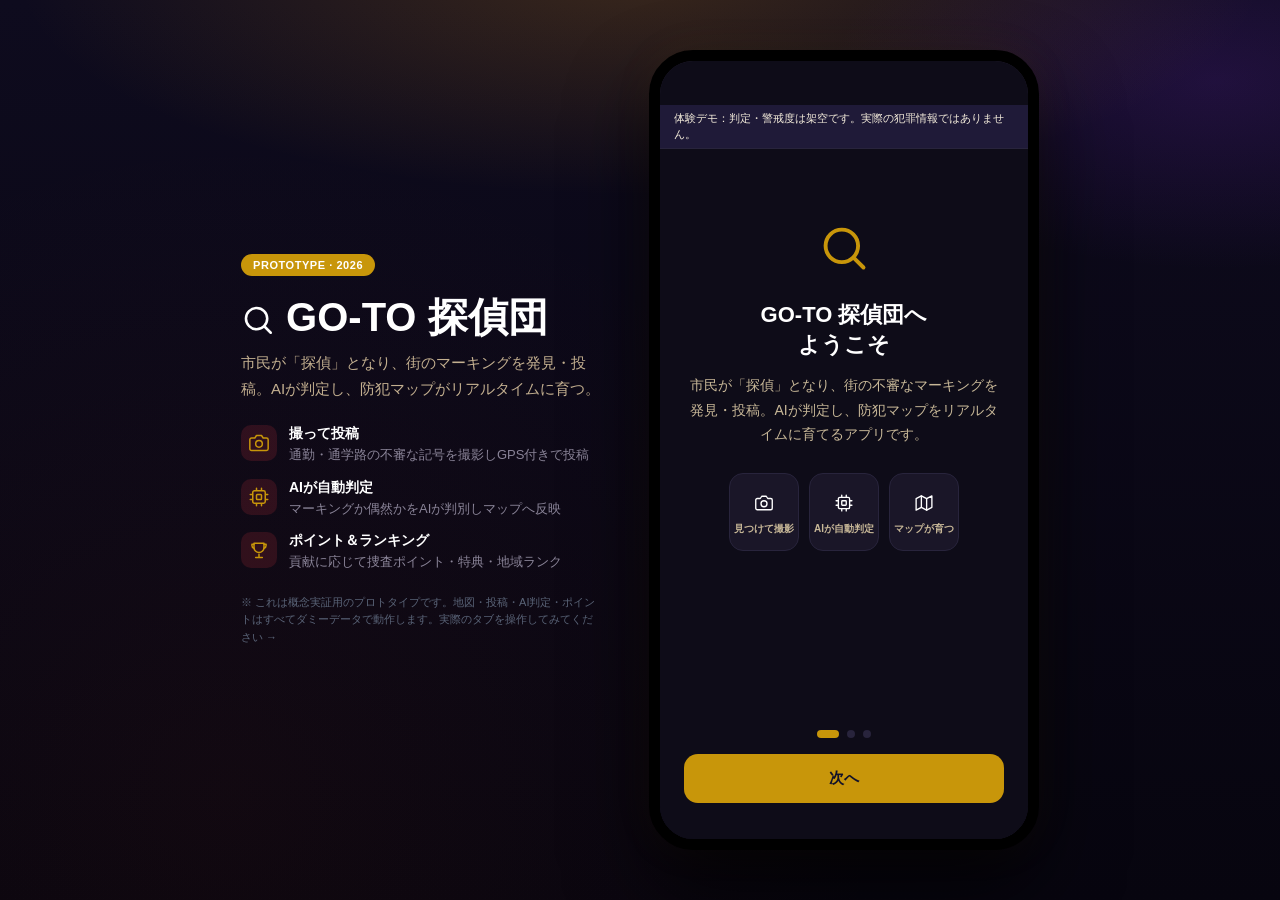
==== commit 8dc2c1a1: "Clarify fictional demo results throughout detective experience" ====
--- a/index.html
+++ b/index.html
@@ -64,6 +64,7 @@
 
 <!-- ── Phone ── -->
 <div class="phone">
+  <div class="prototype-notice" data-i18n="prototype_notice">体験デモ：判定・警戒度は架空です。実際の犯罪情報ではありません。</div>
   <div class="notch"></div>
   <div class="statusbar"><span>9:41</span><span class="sb-ic"><svg class="ic" viewBox="0 0 24 24" width="13" height="13" aria-hidden="true"><path d="M2 20h2M8 20v-5M14 20V9M20 20V3" stroke-width="2.4"/></svg><svg class="ic" viewBox="0 0 24 24" width="15" height="15" aria-hidden="true"><rect x="2" y="8" width="16" height="9" rx="2"/><path d="M21 11.5v2"/><path d="M5 11.5h8" stroke-width="3"/></svg></span></div>
 
--- a/styles.css
+++ b/styles.css
@@ -91,7 +91,7 @@
     color: #fff;
   }
   .screen {
-    position: absolute; top: 44px; bottom: 78px; left: 0; right: 0;
+    position: absolute; top: 88px; bottom: 78px; left: 0; right: 0;
     overflow-y: auto; overflow-x: hidden;
   }
   .screen::-webkit-scrollbar { width: 0; }
@@ -395,9 +395,9 @@
   .bs-cam-btn { width:100%; margin-top:16px; background:var(--gold); color:#12122a; font-weight:800; font-size:14px; border:none; border-radius:14px; padding:14px; cursor:pointer; }
 
   /* ── Map ── */
-  #map { position: absolute; top: 44px; bottom: 78px; left: 0; right: 0; }
+  #map { position: absolute; top: 88px; bottom: 78px; left: 0; right: 0; }
   .map-overlay {
-    position: absolute; top: 54px; left: 12px; right: 12px; z-index: 1000;
+    position: absolute; top: 98px; left: 12px; right: 12px; z-index: 1000;
     display: flex; gap: 8px; flex-wrap: wrap;
   }
   .map-pill {
@@ -510,7 +510,7 @@
   .tl-hud .tl-track i { display: block; height: 100%; background: linear-gradient(90deg, var(--gold), var(--red)); border-radius: 3px; }
 
   .patrol-hud {
-    position: absolute; top: 54px; left: 12px; right: 12px; z-index: 1002;
+    position: absolute; top: 98px; left: 12px; right: 12px; z-index: 1002;
     background: rgba(14,12,24,.94); backdrop-filter: blur(10px);
     border: 1.5px solid var(--red); border-radius: 16px;
     padding: 12px 10px; display: none; gap: 4px;
@@ -943,14 +943,14 @@
     }
     .notch, .statusbar { display: none; }
     .screen {
-      top: env(safe-area-inset-top, 0px);
+      top: calc(44px + env(safe-area-inset-top, 0px));
       bottom: calc(78px + env(safe-area-inset-bottom, 0px));
     }
     #map {
-      top: env(safe-area-inset-top, 0px);
+      top: calc(44px + env(safe-area-inset-top, 0px));
       bottom: calc(78px + env(safe-area-inset-bottom, 0px));
     }
-    .map-overlay { top: calc(12px + env(safe-area-inset-top, 0px)); }
+    .map-overlay { top: calc(56px + env(safe-area-inset-top, 0px)); }
     .map-tools { bottom: calc(90px + env(safe-area-inset-bottom, 0px)); }
     .tl-hud { bottom: calc(134px + env(safe-area-inset-bottom, 0px)); }
     .tabbar {
@@ -1714,3 +1714,15 @@
       max-height: calc(100% - 104px);
     }
   }
+
+/* Demo context stays visible above every tab, without covering content. */
+.prototype-notice {
+  position: absolute; top: 44px; left: 0; right: 0; height: 44px;
+  z-index: 1080; display: flex; align-items: center;
+  pointer-events: none;
+  padding: 5px 14px; font-size: 11px; line-height: 1.4;
+  background: var(--navy); color: var(--light); border-bottom: 1px solid var(--line);
+}
+@media (max-width: 480px) {
+  .prototype-notice { top: env(safe-area-inset-top, 0px); }
+}
